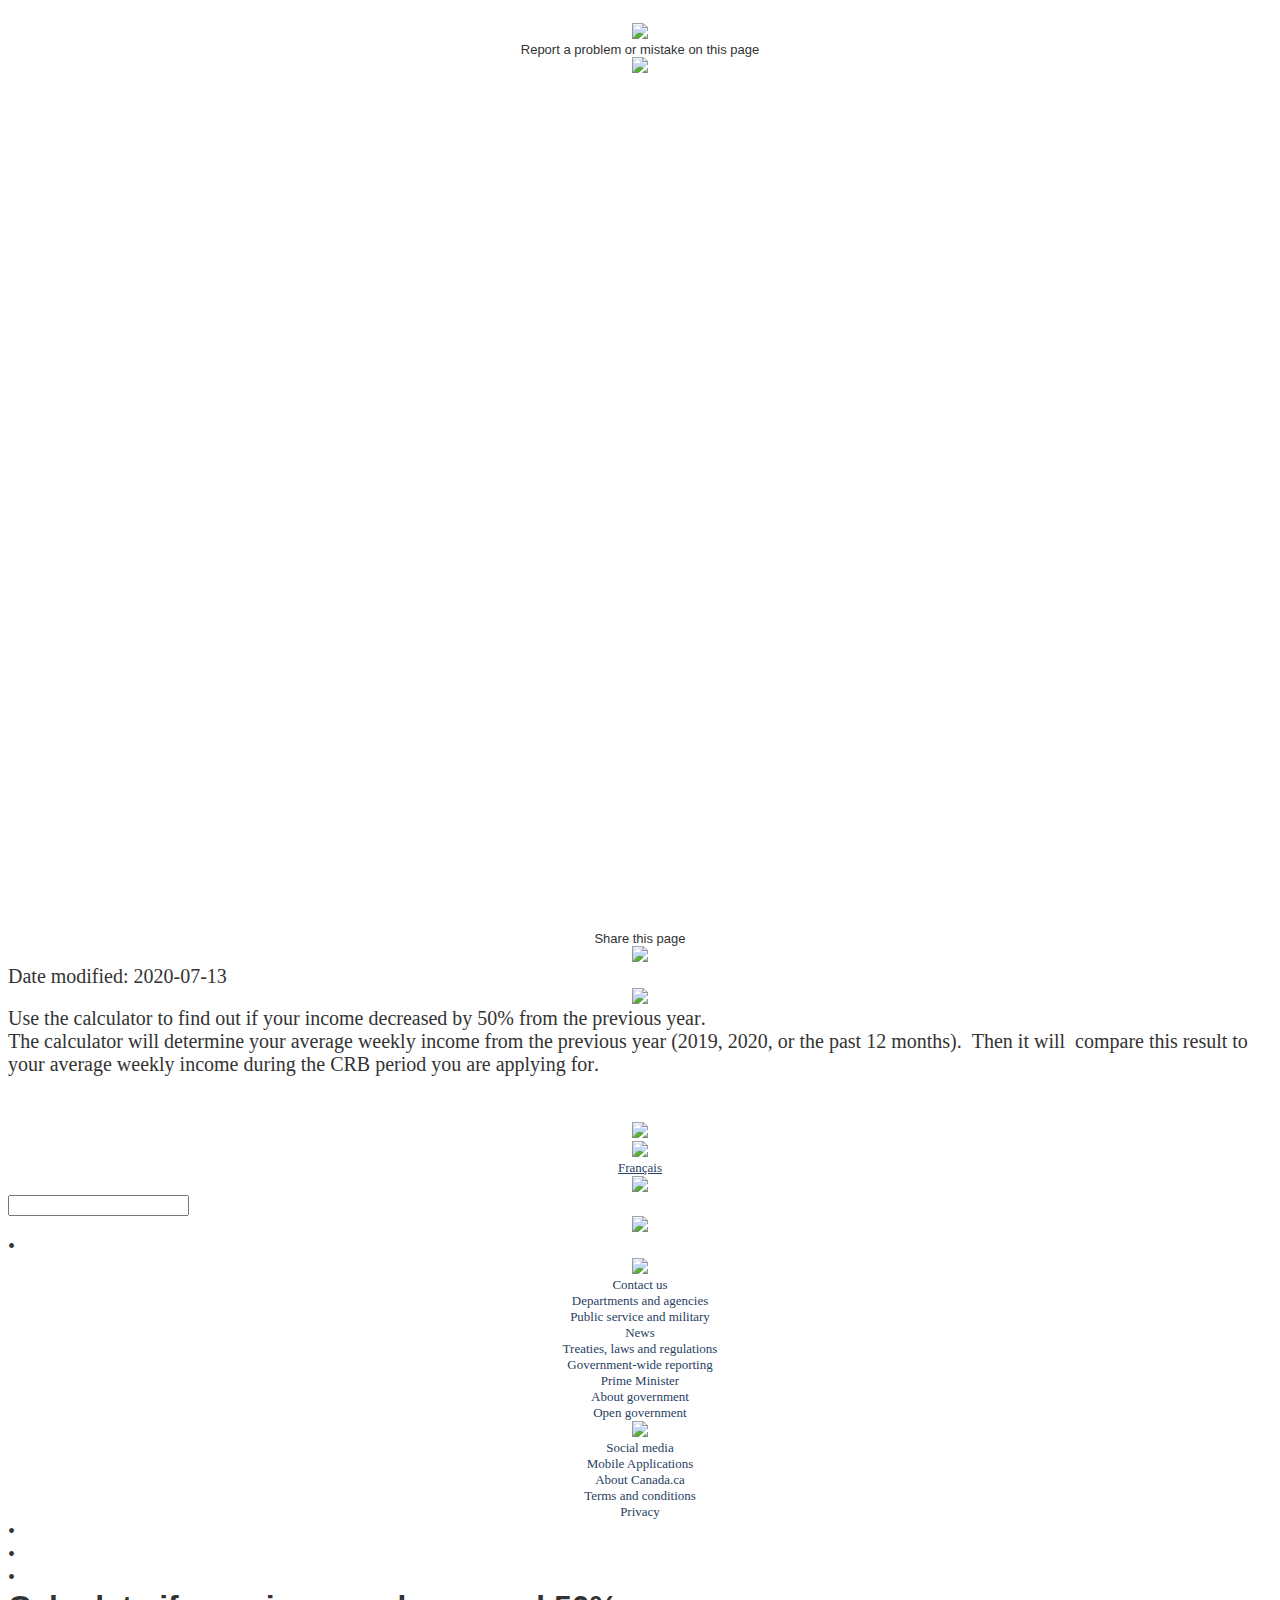
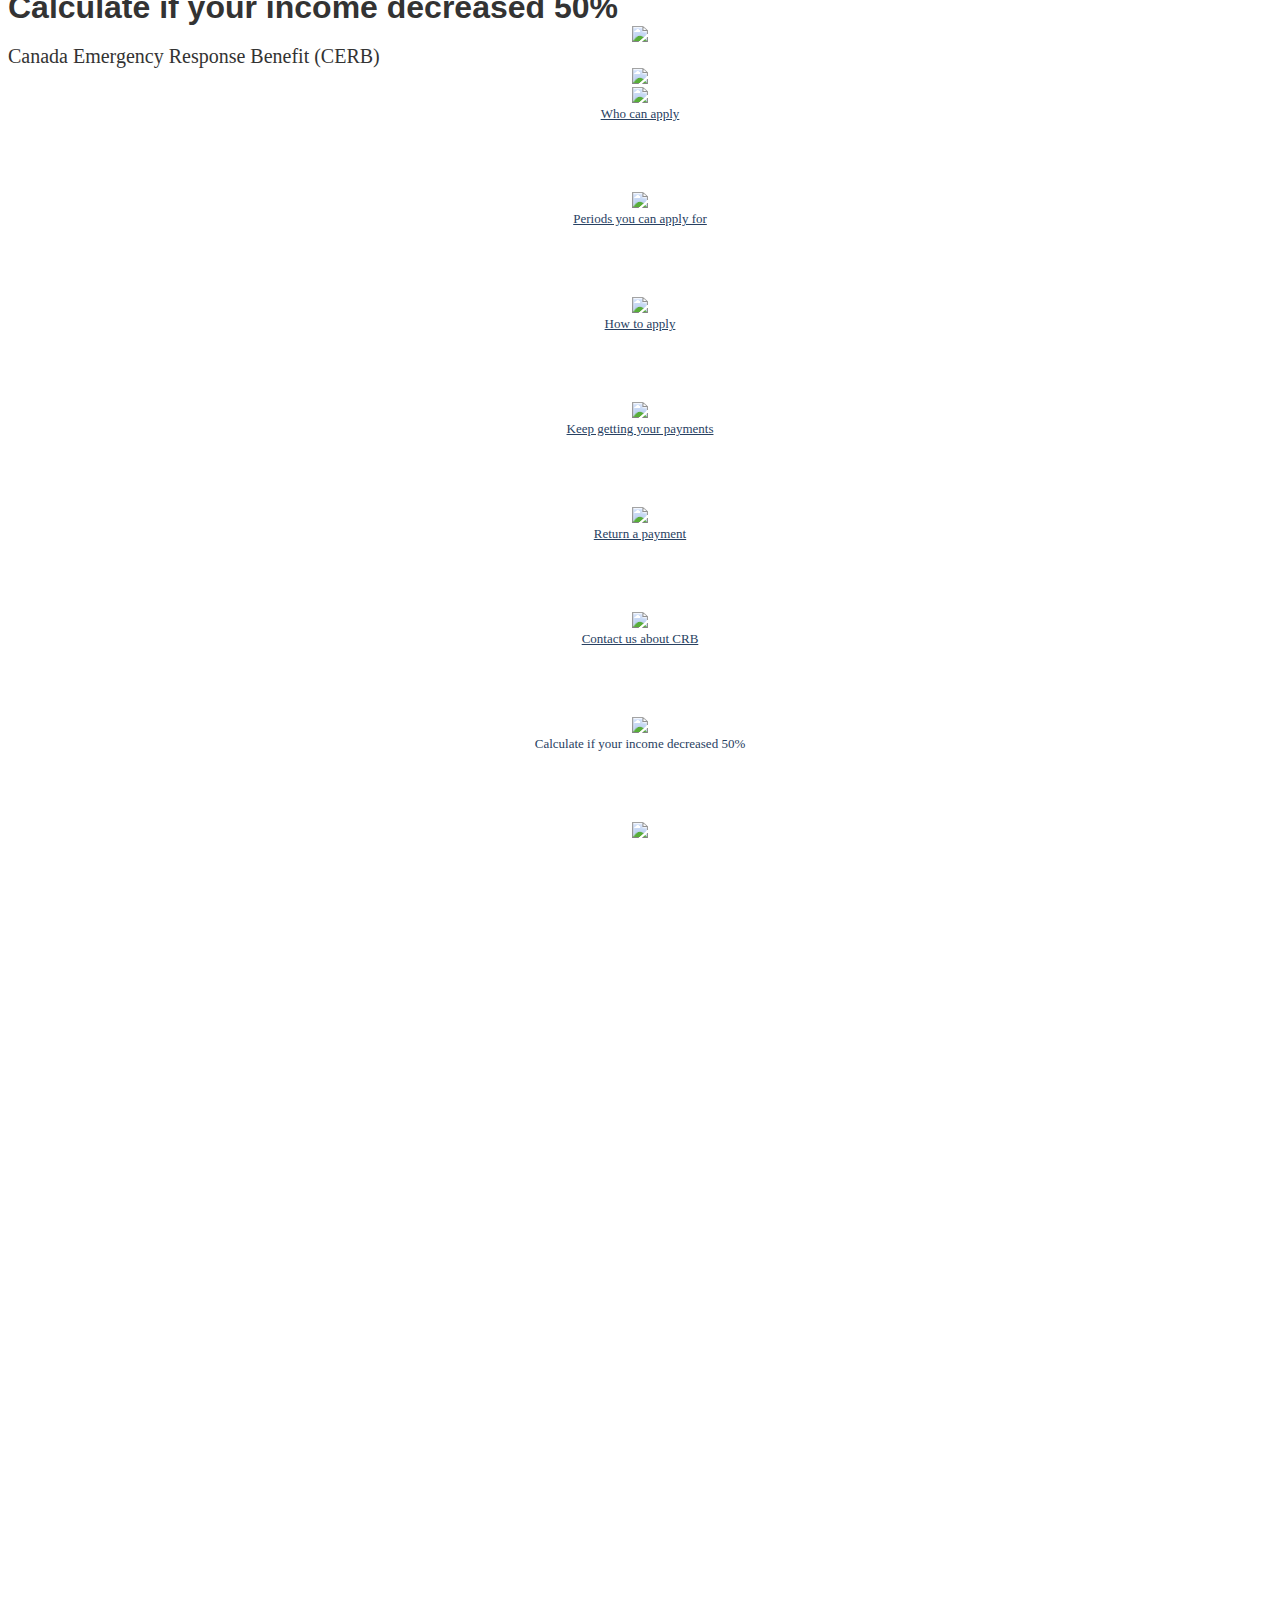
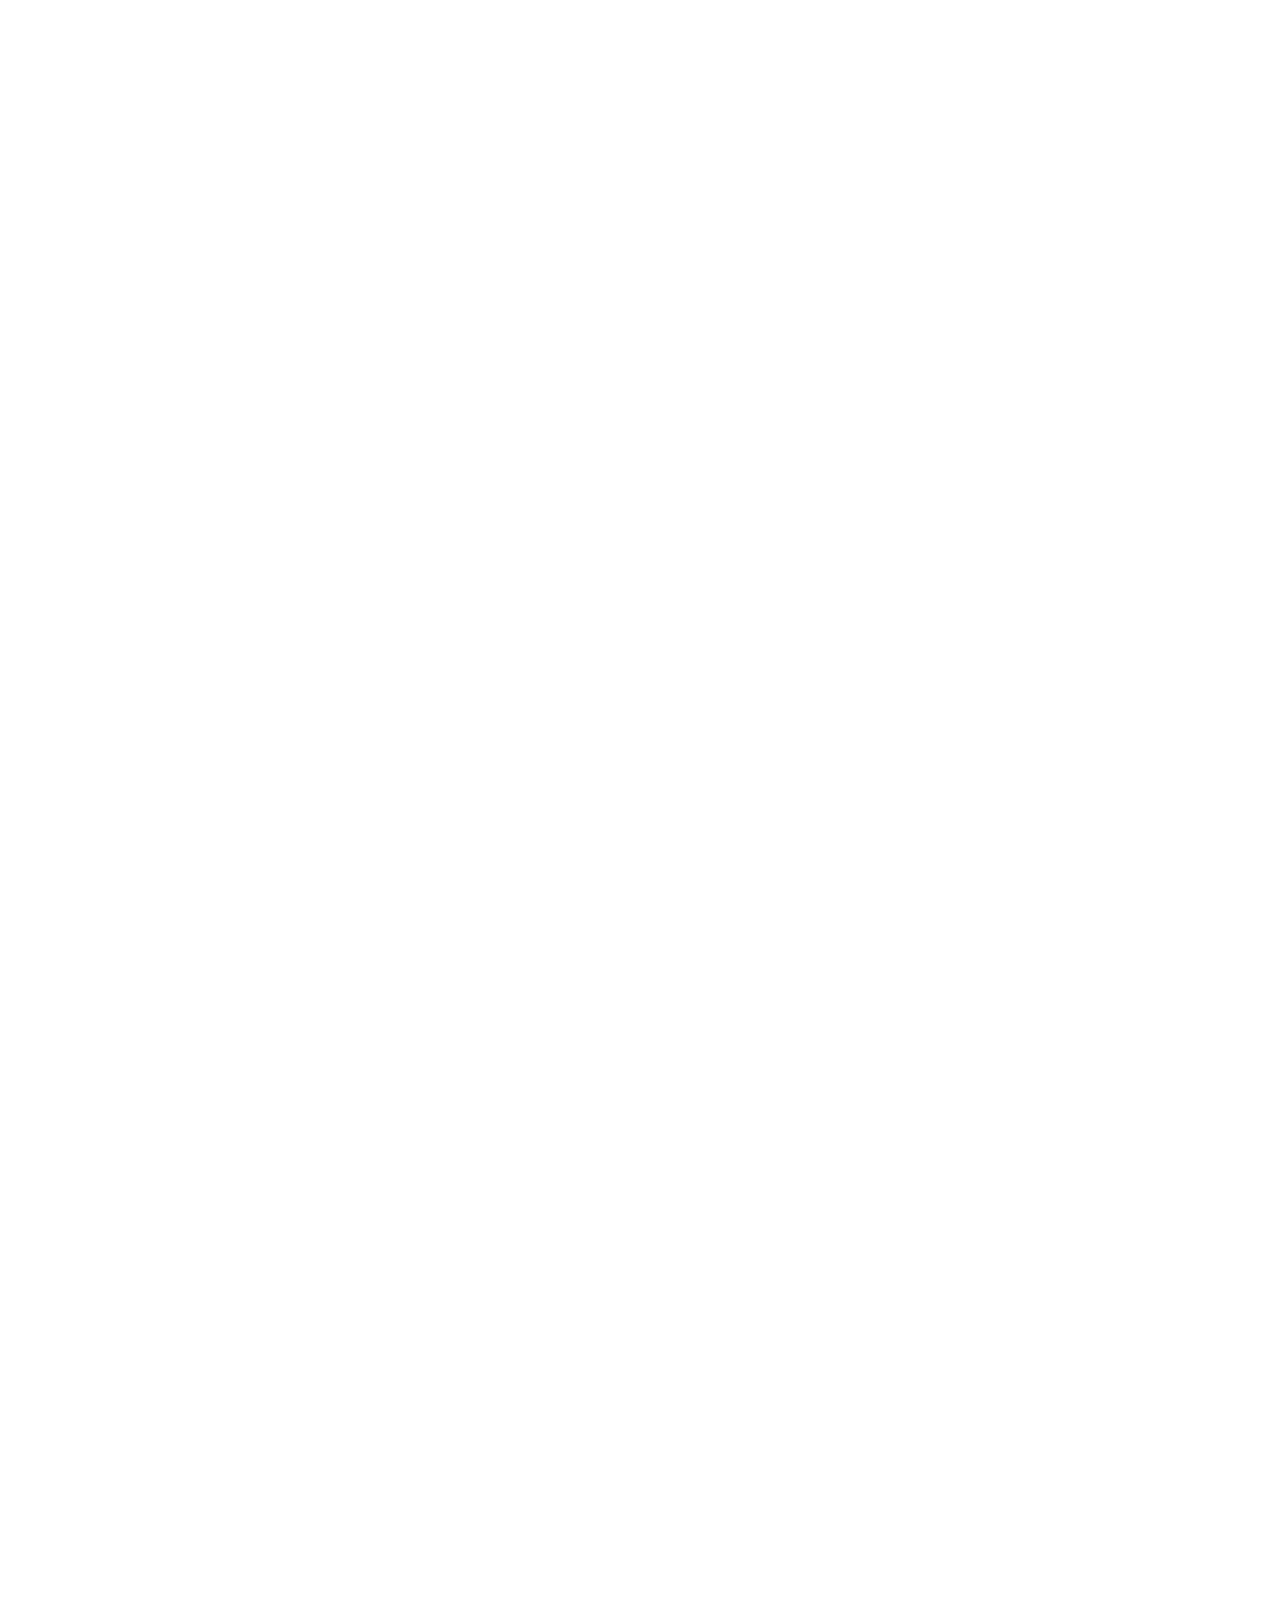
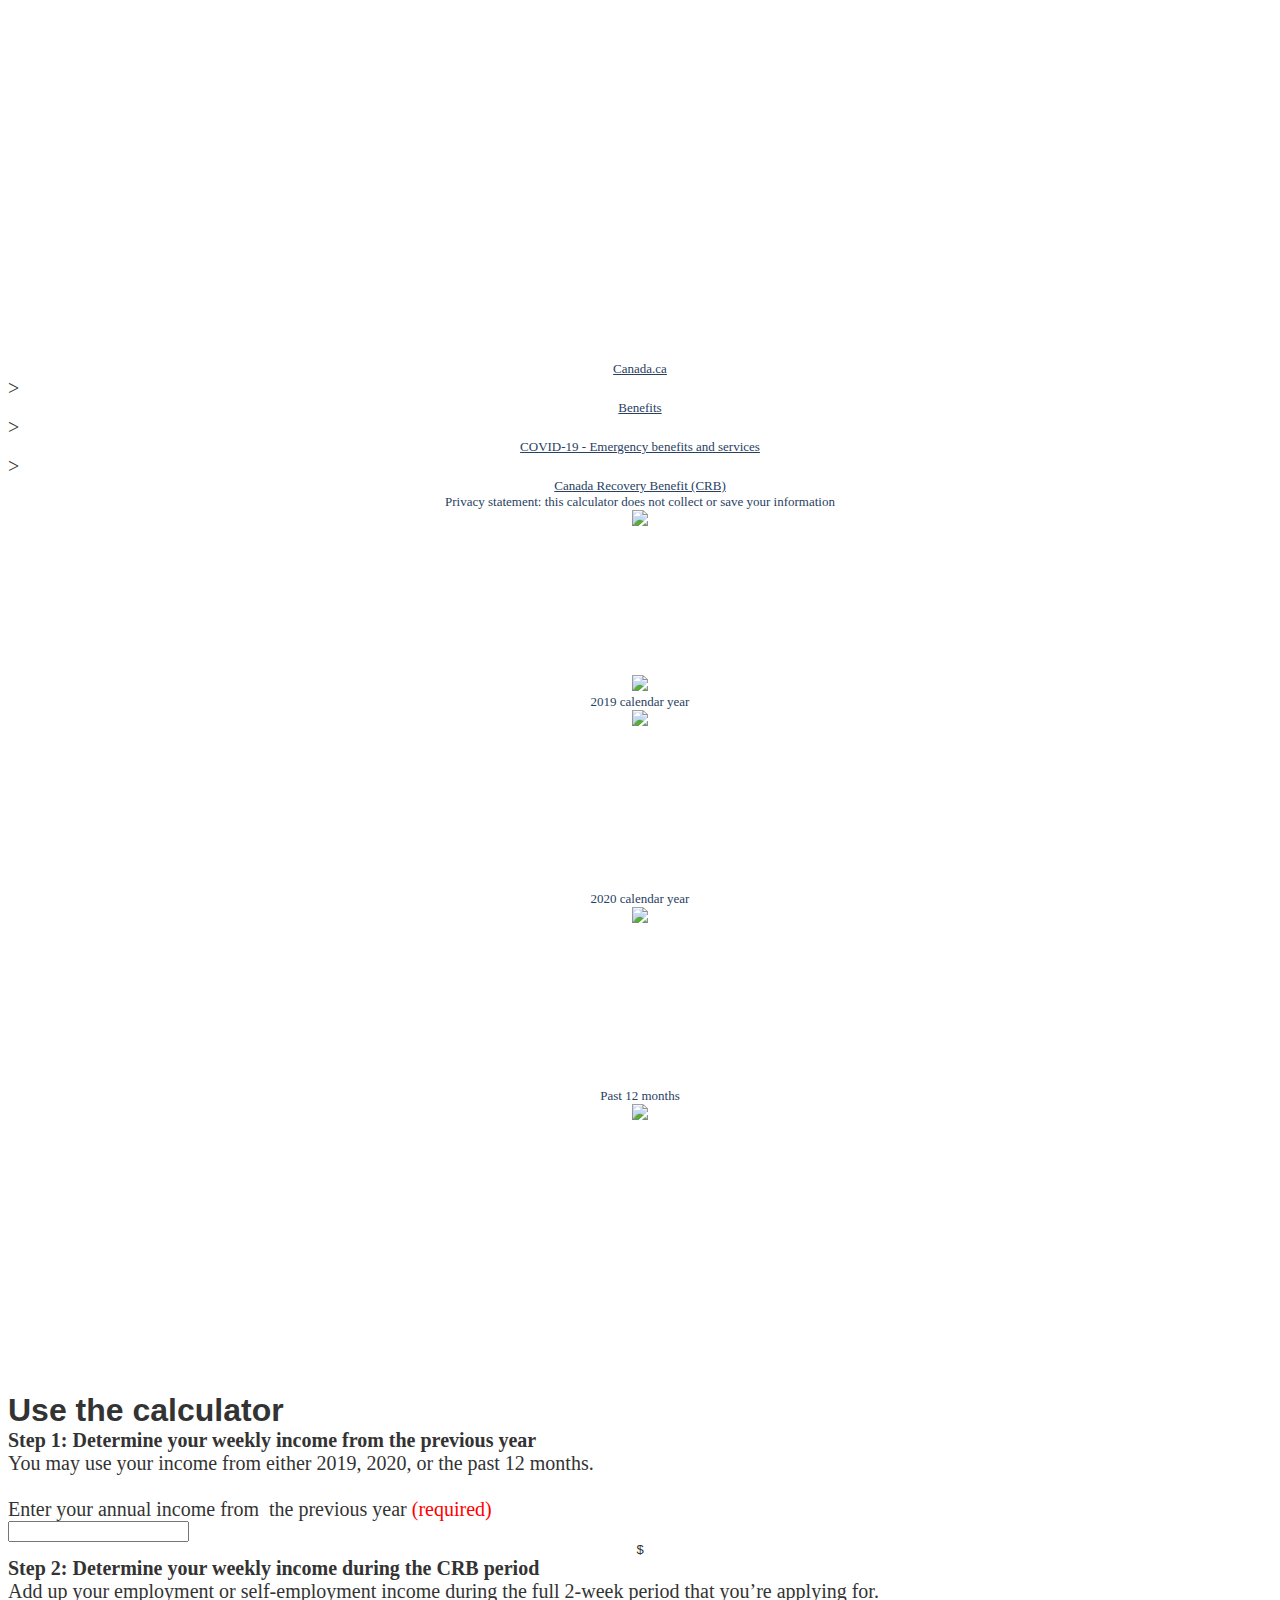
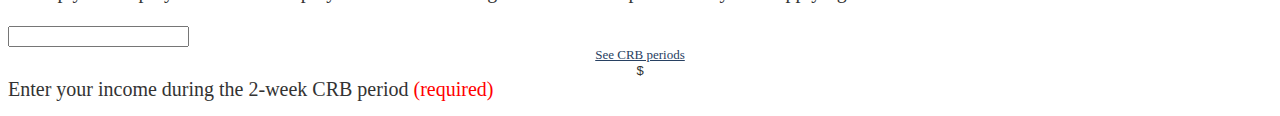
==== index.html @ fbd013c2 "updating files" ====
﻿<!DOCTYPE html>
<html>
  <head>
    <title>index</title>
    <meta http-equiv="X-UA-Compatible" content="IE=edge"/>
    <meta http-equiv="content-type" content="text/html; charset=utf-8"/>
    <meta name="apple-mobile-web-app-capable" content="yes"/>
    <link href="resources/css/axure_rp_page.css" type="text/css" rel="stylesheet"/>
    <link href="data/styles.css" type="text/css" rel="stylesheet"/>
    <link href="files/index/styles.css" type="text/css" rel="stylesheet"/>
    <link href="files/index/styles_1.css" type="text/css" rel="stylesheet"/>

    <script src="resources/scripts/jquery-1.7.1.min.js"></script>
    <script src="resources/scripts/jquery-ui-1.8.10.custom.min.js"></script>
    <script src="resources/scripts/prototypePre.js"></script>
    <script src="data/document.js"></script>
    <script src="resources/scripts/prototypePost.js"></script>
    <script src="files/index/data.js"></script>
    <script type="text/javascript">
      $axure.utils.getTransparentGifPath = function() { return 'resources/images/transparent.gif'; };
      $axure.utils.getOtherPath = function() { return 'resources/Other.html'; };
      $axure.utils.getReloadPath = function() { return 'resources/reload.html'; };
    </script>
  </head>
  <body>
    <div id="base" class="">

      <!-- Unnamed (Group) -->
      <div id="u0" class="ax_default" data-left="115" data-top="109" data-width="125" data-height="47">

        <!-- Unnamed (Rectangle) -->
        <div id="u1" class="ax_default primary_button">
          <div id="u1_div" class=""></div>
          <div id="u1_text" class="text ">
            <p><span>MENU</span></p>
          </div>
        </div>

        <!-- MenuARROW (Shape) -->
        <div id="u2" class="ax_default icon" data-label="MenuARROW">
          <img id="u2_img" class="img " src="images/index/regen/menuarrow_u2.png"/>
        </div>
      </div>

      <!-- DP_Report (Dynamic Panel) -->
      <div id="u3" class="ax_default" data-label="DP_Report">
        <div id="u3_state0" class="panel_state" data-label="Closed" style="">
          <div id="u3_state0_content" class="panel_state_content">

            <!-- BT_ReportProblem (Group) -->
            <div id="u4" class="ax_default" data-label="BT_ReportProblem" data-left="0" data-top="0" data-width="360" data-height="44">

              <!-- Unnamed (Rectangle) -->
              <div id="u5" class="ax_default button">
                <div id="u5_div" class=""></div>
                <div id="u5_text" class="text ">
                  <p><span>Report a problem or mistake on this page</span></p>
                </div>
              </div>

              <!-- Unnamed (Triangle) -->
              <div id="u6" class="ax_default flow_shape">
                <img id="u6_img" class="img " src="images/index/regen/u6.png"/>
              </div>
            </div>
          </div>
        </div>
        <div id="u3_state1" class="panel_state" data-label="Open" style="visibility: hidden;">
          <div id="u3_state1_content" class="panel_state_content">

            <!-- BT_ReportProblem (Group) -->
            <div id="u7" class="ax_default" data-label="BT_ReportProblem" data-left="0" data-top="0" data-width="360" data-height="44">

              <!-- Unnamed (Rectangle) -->
              <div id="u8" class="ax_default button">
                <div id="u8_div" class=""></div>
                <div id="u8_text" class="text ">
                  <p><span>Report a problem or mistake on this page</span></p>
                </div>
              </div>

              <!-- Unnamed (Triangle) -->
              <div id="u9" class="ax_default flow_shape">
                <img id="u9_img" class="img " src="images/index/regen/u6.png"/>
              </div>
            </div>

            <!-- BT_ReportProblem (Group) -->
            <div id="u10" class="ax_default" data-label="BT_ReportProblem" data-left="0" data-top="54" data-width="360" data-height="685">

              <!-- Unnamed (Rectangle) -->
              <div id="u11" class="ax_default button">
                <div id="u11_div" class=""></div>
              </div>
            </div>

            <!-- Unnamed (Horizontal Line) -->
            <div id="u12" class="ax_default line">
              <img id="u12_img" class="img " src="images/index/regen/u12.png"/>
            </div>

            <!-- Unnamed (Rectangle) -->
            <div id="u13" class="ax_default heading_3">
              <div id="u13_div" class=""></div>
              <div id="u13_text" class="text ">
                <p><span>Please select all that apply:</span></p>
              </div>
            </div>

            <!-- Unnamed (Group) -->
            <div id="u14" class="ax_default" data-left="20" data-top="149" data-width="297" data-height="22">

              <!-- Unnamed (Rectangle) -->
              <div id="u15" class="ax_default label">
                <div id="u15_div" class=""></div>
                <div id="u15_text" class="text ">
                  <p><span>A link, button or video is not working</span></p>
                </div>
              </div>

              <!-- DP_ReportCheckbox1 (Dynamic Panel) -->
              <div id="u16" class="ax_default" data-label="DP_ReportCheckbox1">
                <div id="u16_state0" class="panel_state" data-label="Unselected" style="">
                  <div id="u16_state0_content" class="panel_state_content">

                    <!-- Unnamed (Rectangle) -->
                    <div id="u17" class="ax_default box_1">
                      <div id="u17_div" class=""></div>
                    </div>
                  </div>
                </div>
                <div id="u16_state1" class="panel_state" data-label="Selected" style="visibility: hidden;">
                  <div id="u16_state1_content" class="panel_state_content">

                    <!-- Unnamed (Rectangle) -->
                    <div id="u18" class="ax_default box_1">
                      <div id="u18_div" class=""></div>
                    </div>

                    <!-- Unnamed (Shape) -->
                    <div id="u19" class="ax_default icon">
                      <img id="u19_img" class="img " src="images/index/regen/u19.png"/>
                    </div>
                  </div>
                </div>
              </div>
            </div>

            <!-- Unnamed (Group) -->
            <div id="u20" class="ax_default" data-left="20" data-top="182" data-width="202" data-height="22">

              <!-- Unnamed (Rectangle) -->
              <div id="u21" class="ax_default label">
                <div id="u21_div" class=""></div>
                <div id="u21_text" class="text ">
                  <p><span>It has a spelling mistake</span></p>
                </div>
              </div>

              <!-- DP_ReportCheckbox2 (Dynamic Panel) -->
              <div id="u22" class="ax_default" data-label="DP_ReportCheckbox2">
                <div id="u22_state0" class="panel_state" data-label="Unselected" style="">
                  <div id="u22_state0_content" class="panel_state_content">

                    <!-- Unnamed (Rectangle) -->
                    <div id="u23" class="ax_default box_1">
                      <div id="u23_div" class=""></div>
                    </div>
                  </div>
                </div>
                <div id="u22_state1" class="panel_state" data-label="Selected" style="visibility: hidden;">
                  <div id="u22_state1_content" class="panel_state_content">

                    <!-- Unnamed (Rectangle) -->
                    <div id="u24" class="ax_default box_1">
                      <div id="u24_div" class=""></div>
                    </div>

                    <!-- Unnamed (Shape) -->
                    <div id="u25" class="ax_default icon">
                      <img id="u25_img" class="img " src="images/index/regen/u19.png"/>
                    </div>
                  </div>
                </div>
              </div>
            </div>

            <!-- Unnamed (Group) -->
            <div id="u26" class="ax_default" data-left="20" data-top="215" data-width="190" data-height="22">

              <!-- Unnamed (Rectangle) -->
              <div id="u27" class="ax_default label">
                <div id="u27_div" class=""></div>
                <div id="u27_text" class="text ">
                  <p><span>Information is missing</span></p>
                </div>
              </div>

              <!-- DP_ReportCheckbox3 (Dynamic Panel) -->
              <div id="u28" class="ax_default" data-label="DP_ReportCheckbox3">
                <div id="u28_state0" class="panel_state" data-label="Unselected" style="">
                  <div id="u28_state0_content" class="panel_state_content">

                    <!-- Unnamed (Rectangle) -->
                    <div id="u29" class="ax_default box_1">
                      <div id="u29_div" class=""></div>
                    </div>
                  </div>
                </div>
                <div id="u28_state1" class="panel_state" data-label="Selected" style="visibility: hidden;">
                  <div id="u28_state1_content" class="panel_state_content">

                    <!-- Unnamed (Rectangle) -->
                    <div id="u30" class="ax_default box_1">
                      <div id="u30_div" class=""></div>
                    </div>

                    <!-- Unnamed (Shape) -->
                    <div id="u31" class="ax_default icon">
                      <img id="u31_img" class="img " src="images/index/regen/u19.png"/>
                    </div>
                  </div>
                </div>
              </div>
            </div>

            <!-- Unnamed (Group) -->
            <div id="u32" class="ax_default" data-left="20" data-top="248" data-width="273" data-height="22">

              <!-- Unnamed (Rectangle) -->
              <div id="u33" class="ax_default label">
                <div id="u33_div" class=""></div>
                <div id="u33_text" class="text ">
                  <p><span>Information is outdated or wrong</span></p>
                </div>
              </div>

              <!-- DP_ReportCheckbox4 (Dynamic Panel) -->
              <div id="u34" class="ax_default" data-label="DP_ReportCheckbox4">
                <div id="u34_state0" class="panel_state" data-label="Unselected" style="">
                  <div id="u34_state0_content" class="panel_state_content">

                    <!-- Unnamed (Rectangle) -->
                    <div id="u35" class="ax_default box_1">
                      <div id="u35_div" class=""></div>
                    </div>
                  </div>
                </div>
                <div id="u34_state1" class="panel_state" data-label="Selected" style="visibility: hidden;">
                  <div id="u34_state1_content" class="panel_state_content">

                    <!-- Unnamed (Rectangle) -->
                    <div id="u36" class="ax_default box_1">
                      <div id="u36_div" class=""></div>
                    </div>

                    <!-- Unnamed (Shape) -->
                    <div id="u37" class="ax_default icon">
                      <img id="u37_img" class="img " src="images/index/regen/u19.png"/>
                    </div>
                  </div>
                </div>
              </div>
            </div>

            <!-- Unnamed (Group) -->
            <div id="u38" class="ax_default" data-left="20" data-top="281" data-width="295" data-height="66">

              <!-- Unnamed (Rectangle) -->
              <div id="u39" class="ax_default label">
                <div id="u39_div" class=""></div>
                <div id="u39_text" class="text ">
                  <p><span>Login error when trying to access an</span></p><p><span>account (e.g. My Service Canada</span></p><p><span>Account)</span></p>
                </div>
              </div>

              <!-- DP_ReportCheckbox5 (Dynamic Panel) -->
              <div id="u40" class="ax_default" data-label="DP_ReportCheckbox5">
                <div id="u40_state0" class="panel_state" data-label="Unselected" style="">
                  <div id="u40_state0_content" class="panel_state_content">

                    <!-- Unnamed (Rectangle) -->
                    <div id="u41" class="ax_default box_1">
                      <div id="u41_div" class=""></div>
                    </div>
                  </div>
                </div>
                <div id="u40_state1" class="panel_state" data-label="Selected" style="visibility: hidden;">
                  <div id="u40_state1_content" class="panel_state_content">

                    <!-- Unnamed (Rectangle) -->
                    <div id="u42" class="ax_default box_1">
                      <div id="u42_div" class=""></div>
                    </div>

                    <!-- Unnamed (Shape) -->
                    <div id="u43" class="ax_default icon">
                      <img id="u43_img" class="img " src="images/index/regen/u19.png"/>
                    </div>
                  </div>
                </div>
              </div>
            </div>

            <!-- Unnamed (Group) -->
            <div id="u44" class="ax_default" data-left="61" data-top="360" data-width="127" data-height="22">

              <!-- Unnamed (Group) -->
              <div id="u45" class="ax_default" data-left="61" data-top="360" data-width="127" data-height="22">

                <!-- Unnamed (Rectangle) -->
                <div id="u46" class="ax_default label">
                  <div id="u46_div" class=""></div>
                  <div id="u46_text" class="text ">
                    <p><span>GC Key access</span></p>
                  </div>
                </div>

                <!-- DP_ReportCheckbox6 (Dynamic Panel) -->
                <div id="u47" class="ax_default" data-label="DP_ReportCheckbox6">
                  <div id="u47_state0" class="panel_state" data-label="Unselected" style="">
                    <div id="u47_state0_content" class="panel_state_content">

                      <!-- Unnamed (Rectangle) -->
                      <div id="u48" class="ax_default box_1">
                        <div id="u48_div" class=""></div>
                      </div>
                    </div>
                  </div>
                  <div id="u47_state1" class="panel_state" data-label="Selected" style="visibility: hidden;">
                    <div id="u47_state1_content" class="panel_state_content">

                      <!-- Unnamed (Rectangle) -->
                      <div id="u49" class="ax_default box_1">
                        <div id="u49_div" class=""></div>
                      </div>

                      <!-- Unnamed (Shape) -->
                      <div id="u50" class="ax_default icon">
                        <img id="u50_img" class="img " src="images/index/regen/u19.png"/>
                      </div>
                    </div>
                  </div>
                </div>
              </div>
            </div>

            <!-- Unnamed (Group) -->
            <div id="u51" class="ax_default" data-left="61" data-top="393" data-width="250" data-height="44">

              <!-- Unnamed (Rectangle) -->
              <div id="u52" class="ax_default label">
                <div id="u52_div" class=""></div>
                <div id="u52_text" class="text ">
                  <p><span>SecureKey Concierge (Banking</span></p><p><span>Credential) access</span></p>
                </div>
              </div>

              <!-- DP_ReportCheckbox7 (Dynamic Panel) -->
              <div id="u53" class="ax_default" data-label="DP_ReportCheckbox7">
                <div id="u53_state0" class="panel_state" data-label="Unselected" style="">
                  <div id="u53_state0_content" class="panel_state_content">

                    <!-- Unnamed (Rectangle) -->
                    <div id="u54" class="ax_default box_1">
                      <div id="u54_div" class=""></div>
                    </div>
                  </div>
                </div>
                <div id="u53_state1" class="panel_state" data-label="Selected" style="visibility: hidden;">
                  <div id="u53_state1_content" class="panel_state_content">

                    <!-- Unnamed (Rectangle) -->
                    <div id="u55" class="ax_default box_1">
                      <div id="u55_div" class=""></div>
                    </div>

                    <!-- Unnamed (Shape) -->
                    <div id="u56" class="ax_default icon">
                      <img id="u56_img" class="img " src="images/index/regen/u19.png"/>
                    </div>
                  </div>
                </div>
              </div>
            </div>

            <!-- Unnamed (Group) -->
            <div id="u57" class="ax_default" data-left="61" data-top="448" data-width="264" data-height="66">

              <!-- Unnamed (Rectangle) -->
              <div id="u58" class="ax_default label">
                <div id="u58_div" class=""></div>
                <div id="u58_text" class="text ">
                  <p><span>Personal Access Code (PAC)</span></p><p><span>problems or EI Access Code (AC)</span></p><p><span>problems</span></p>
                </div>
              </div>

              <!-- DP_ReportCheckbox8 (Dynamic Panel) -->
              <div id="u59" class="ax_default" data-label="DP_ReportCheckbox8">
                <div id="u59_state0" class="panel_state" data-label="Unselected" style="">
                  <div id="u59_state0_content" class="panel_state_content">

                    <!-- Unnamed (Rectangle) -->
                    <div id="u60" class="ax_default box_1">
                      <div id="u60_div" class=""></div>
                    </div>
                  </div>
                </div>
                <div id="u59_state1" class="panel_state" data-label="Selected" style="visibility: hidden;">
                  <div id="u59_state1_content" class="panel_state_content">

                    <!-- Unnamed (Rectangle) -->
                    <div id="u61" class="ax_default box_1">
                      <div id="u61_div" class=""></div>
                    </div>

                    <!-- Unnamed (Shape) -->
                    <div id="u62" class="ax_default icon">
                      <img id="u62_img" class="img " src="images/index/regen/u19.png"/>
                    </div>
                  </div>
                </div>
              </div>
            </div>

            <!-- Unnamed (Group) -->
            <div id="u63" class="ax_default" data-left="61" data-top="525" data-width="252" data-height="44">

              <!-- Unnamed (Rectangle) -->
              <div id="u64" class="ax_default label">
                <div id="u64_div" class=""></div>
                <div id="u64_text" class="text ">
                  <p><span>Social Insurance Number (SIN)</span></p><p><span>validation problems</span></p>
                </div>
              </div>

              <!-- DP_ReportCheckbox9 (Dynamic Panel) -->
              <div id="u65" class="ax_default" data-label="DP_ReportCheckbox9">
                <div id="u65_state0" class="panel_state" data-label="Unselected" style="">
                  <div id="u65_state0_content" class="panel_state_content">

                    <!-- Unnamed (Rectangle) -->
                    <div id="u66" class="ax_default box_1">
                      <div id="u66_div" class=""></div>
                    </div>
                  </div>
                </div>
                <div id="u65_state1" class="panel_state" data-label="Selected" style="visibility: hidden;">
                  <div id="u65_state1_content" class="panel_state_content">

                    <!-- Unnamed (Rectangle) -->
                    <div id="u67" class="ax_default box_1">
                      <div id="u67_div" class=""></div>
                    </div>

                    <!-- Unnamed (Shape) -->
                    <div id="u68" class="ax_default icon">
                      <img id="u68_img" class="img " src="images/index/regen/u19.png"/>
                    </div>
                  </div>
                </div>
              </div>
            </div>

            <!-- Unnamed (Group) -->
            <div id="u69" class="ax_default" data-left="61" data-top="580" data-width="254" data-height="22">

              <!-- Unnamed (Rectangle) -->
              <div id="u70" class="ax_default label">
                <div id="u70_div" class=""></div>
                <div id="u70_text" class="text ">
                  <p><span>Other login error not in this list</span></p>
                </div>
              </div>

              <!-- DP_ReportCheckbox10 (Dynamic Panel) -->
              <div id="u71" class="ax_default" data-label="DP_ReportCheckbox10">
                <div id="u71_state0" class="panel_state" data-label="Unselected" style="">
                  <div id="u71_state0_content" class="panel_state_content">

                    <!-- Unnamed (Rectangle) -->
                    <div id="u72" class="ax_default box_1">
                      <div id="u72_div" class=""></div>
                    </div>
                  </div>
                </div>
                <div id="u71_state1" class="panel_state" data-label="Selected" style="visibility: hidden;">
                  <div id="u71_state1_content" class="panel_state_content">

                    <!-- Unnamed (Rectangle) -->
                    <div id="u73" class="ax_default box_1">
                      <div id="u73_div" class=""></div>
                    </div>

                    <!-- Unnamed (Shape) -->
                    <div id="u74" class="ax_default icon">
                      <img id="u74_img" class="img " src="images/index/regen/u19.png"/>
                    </div>
                  </div>
                </div>
              </div>
            </div>

            <!-- Unnamed (Group) -->
            <div id="u75" class="ax_default" data-left="20" data-top="613" data-width="259" data-height="22">

              <!-- Unnamed (Rectangle) -->
              <div id="u76" class="ax_default label">
                <div id="u76_div" class=""></div>
                <div id="u76_text" class="text ">
                  <p><span>I can't find what I'm looking for</span></p>
                </div>
              </div>

              <!-- DP_ReportCheckbox11 (Dynamic Panel) -->
              <div id="u77" class="ax_default" data-label="DP_ReportCheckbox11">
                <div id="u77_state0" class="panel_state" data-label="Unselected" style="">
                  <div id="u77_state0_content" class="panel_state_content">

                    <!-- Unnamed (Rectangle) -->
                    <div id="u78" class="ax_default box_1">
                      <div id="u78_div" class=""></div>
                    </div>
                  </div>
                </div>
                <div id="u77_state1" class="panel_state" data-label="Selected" style="visibility: hidden;">
                  <div id="u77_state1_content" class="panel_state_content">

                    <!-- Unnamed (Rectangle) -->
                    <div id="u79" class="ax_default box_1">
                      <div id="u79_div" class=""></div>
                    </div>

                    <!-- Unnamed (Shape) -->
                    <div id="u80" class="ax_default icon">
                      <img id="u80_img" class="img " src="images/index/regen/u19.png"/>
                    </div>
                  </div>
                </div>
              </div>
            </div>

            <!-- Unnamed (Group) -->
            <div id="u81" class="ax_default" data-left="20" data-top="646" data-width="212" data-height="22">

              <!-- Unnamed (Rectangle) -->
              <div id="u82" class="ax_default label">
                <div id="u82_div" class=""></div>
                <div id="u82_text" class="text ">
                  <p><span>Other issue not in this list</span></p>
                </div>
              </div>

              <!-- DP_ReportCheckbox12 (Dynamic Panel) -->
              <div id="u83" class="ax_default" data-label="DP_ReportCheckbox12">
                <div id="u83_state0" class="panel_state" data-label="Unselected" style="">
                  <div id="u83_state0_content" class="panel_state_content">

                    <!-- Unnamed (Rectangle) -->
                    <div id="u84" class="ax_default box_1">
                      <div id="u84_div" class=""></div>
                    </div>
                  </div>
                </div>
                <div id="u83_state1" class="panel_state" data-label="Selected" style="visibility: hidden;">
                  <div id="u83_state1_content" class="panel_state_content">

                    <!-- Unnamed (Rectangle) -->
                    <div id="u85" class="ax_default box_1">
                      <div id="u85_div" class=""></div>
                    </div>

                    <!-- Unnamed (Shape) -->
                    <div id="u86" class="ax_default icon">
                      <img id="u86_img" class="img " src="images/index/regen/u19.png"/>
                    </div>
                  </div>
                </div>
              </div>
            </div>

            <!-- BT_Close (Group) -->
            <div id="u87" class="ax_default" data-label="BT_Close" data-left="20" data-top="684" data-width="70" data-height="35">

              <!-- Unnamed (Rectangle) -->
              <div id="u88" class="ax_default button">
                <div id="u88_div" class=""></div>
                <div id="u88_text" class="text ">
                  <p><span>Submit</span></p>
                </div>
              </div>
            </div>
          </div>
        </div>
        <div id="u3_state2" class="panel_state" data-label="Thank You" style="visibility: hidden;">
          <div id="u3_state2_content" class="panel_state_content">

            <!-- BT_ReportProblem (Group) -->
            <div id="u89" class="ax_default" data-label="BT_ReportProblem" data-left="0" data-top="0" data-width="360" data-height="44">

              <!-- Unnamed (Rectangle) -->
              <div id="u90" class="ax_default button">
                <div id="u90_div" class=""></div>
                <div id="u90_text" class="text ">
                  <p><span>Report a problem or mistake on this page</span></p>
                </div>
              </div>

              <!-- Unnamed (Triangle) -->
              <div id="u91" class="ax_default flow_shape">
                <img id="u91_img" class="img " src="images/index/regen/u6.png"/>
              </div>
            </div>

            <!-- BT_ReportProblem (Group) -->
            <div id="u92" class="ax_default" data-label="BT_ReportProblem" data-left="0" data-top="54" data-width="360" data-height="180">

              <!-- Unnamed (Rectangle) -->
              <div id="u93" class="ax_default button">
                <div id="u93_div" class=""></div>
              </div>
            </div>

            <!-- Unnamed (Rectangle) -->
            <div id="u94" class="ax_default heading_3">
              <div id="u94_div" class=""></div>
              <div id="u94_text" class="text ">
                <p><span>Thank you for your help!</span></p>
              </div>
            </div>

            <!-- Unnamed (Rectangle) -->
            <div id="u95" class="ax_default label">
              <div id="u95_div" class=""></div>
              <div id="u95_text" class="text ">
                <p><span>You will not receive a reply. For</span></p><p><span>enquiries, </span></p>
              </div>
            </div>

            <!-- Unnamed (Rectangle) -->
            <div id="u96" class="ax_default label">
              <div id="u96_div" class=""></div>
              <div id="u96_text" class="text ">
                <p><span style="text-decoration:underline;">contact us</span><span>.</span></p>
              </div>
            </div>
          </div>
        </div>
      </div>

      <!-- BT_Share (Group) -->
      <div id="u97" class="ax_default" data-label="BT_Share" data-left="1007" data-top="1459" data-width="263" data-height="44">

        <!-- Unnamed (Rectangle) -->
        <div id="u98" class="ax_default button">
          <div id="u98_div" class=""></div>
          <div id="u98_text" class="text ">
            <p><span>Share this page</span></p>
          </div>
        </div>

        <!-- Unnamed (Shape) -->
        <div id="u99" class="ax_default icon">
          <img id="u99_img" class="img " src="images/index/regen/u99.png"/>
        </div>
      </div>

      <!-- DP_SharePopup (Dynamic Panel) -->
      <div id="u100" class="ax_default ax_default_hidden" data-label="DP_SharePopup" style="display:none; visibility: hidden">
        <div id="u100_state0" class="panel_state" data-label="State1" style="">
          <div id="u100_state0_content" class="panel_state_content">

            <!-- Unnamed (Rectangle) -->
            <div id="u101" class="ax_default box_3">
              <div id="u101_div" class=""></div>
            </div>

            <!-- Unnamed (Rectangle) -->
            <div id="u102" class="ax_default box_3">
              <div id="u102_div" class=""></div>
            </div>

            <!-- Unnamed (Horizontal Line) -->
            <div id="u103" class="ax_default line">
              <img id="u103_img" class="img " src="images/index/regen/u103.png"/>
            </div>

            <!-- Unnamed (Rectangle) -->
            <div id="u104" class="ax_default label">
              <div id="u104_div" class=""></div>
              <div id="u104_text" class="text ">
                <p><span>No endorsement of any products or services is expressed or implied.</span></p>
              </div>
            </div>

            <!-- BT_BloggerShare (Group) -->
            <div id="u105" class="ax_default" data-label="BT_BloggerShare" data-left="26" data-top="72" data-width="263" data-height="55">

              <!-- Unnamed (Rectangle) -->
              <div id="u106" class="ax_default button">
                <div id="u106_div" class=""></div>
                <div id="u106_text" class="text ">
                  <p><span>Blogger</span></p>
                </div>
              </div>

              <!-- Unnamed (Image) -->
              <div id="u107" class="ax_default image">
                <img id="u107_img" class="img " src="images/index/regen/u107.png"/>
              </div>
            </div>

            <!-- BT_DiigoShare (Group) -->
            <div id="u108" class="ax_default" data-label="BT_DiigoShare" data-left="26" data-top="137" data-width="263" data-height="55">

              <!-- Unnamed (Rectangle) -->
              <div id="u109" class="ax_default button">
                <div id="u109_div" class=""></div>
                <div id="u109_text" class="text ">
                  <p><span>Diigo</span></p>
                </div>
              </div>

              <!-- Unnamed (Image) -->
              <div id="u110" class="ax_default image">
                <img id="u110_img" class="img " src="images/index/regen/u110.png"/>
              </div>
            </div>

            <!-- BT_EmailShare (Group) -->
            <div id="u111" class="ax_default" data-label="BT_EmailShare" data-left="26" data-top="202" data-width="263" data-height="55">

              <!-- Unnamed (Rectangle) -->
              <div id="u112" class="ax_default button">
                <div id="u112_div" class=""></div>
                <div id="u112_text" class="text ">
                  <p><span>Email</span></p>
                </div>
              </div>

              <!-- Unnamed (SVG) -->
              <div id="u113" class="ax_default image">
                <img id="u113_img" class="img " src="images/index/regen/u113.svg"/>
              </div>
            </div>

            <!-- BT_FacebookShare (Group) -->
            <div id="u114" class="ax_default" data-label="BT_FacebookShare" data-left="26" data-top="267" data-width="263" data-height="55">

              <!-- Unnamed (Rectangle) -->
              <div id="u115" class="ax_default button">
                <div id="u115_div" class=""></div>
                <div id="u115_text" class="text ">
                  <p><span>Facebook</span></p>
                </div>
              </div>

              <!-- Unnamed (Group) -->
              <div id="u116" class="ax_default" data-left="42" data-top="280" data-width="30" data-height="30">

                <!-- Unnamed (Rectangle) -->
                <div id="u117" class="ax_default box_3">
                  <div id="u117_div" class=""></div>
                </div>

                <!-- Unnamed (Shape) -->
                <div id="u118" class="ax_default icon">
                  <img id="u118_img" class="img " src="images/index/regen/u118.png"/>
                </div>
              </div>
            </div>

            <!-- BT_GmailShare (Group) -->
            <div id="u119" class="ax_default" data-label="BT_GmailShare" data-left="26" data-top="332" data-width="263" data-height="55">

              <!-- Unnamed (Rectangle) -->
              <div id="u120" class="ax_default button">
                <div id="u120_div" class=""></div>
                <div id="u120_text" class="text ">
                  <p><span>Gmail</span></p>
                </div>
              </div>

              <!-- Unnamed (Image) -->
              <div id="u121" class="ax_default image">
                <img id="u121_img" class="img " src="images/index/regen/u121.png"/>
              </div>
            </div>

            <!-- BT_LinkedinShare (Group) -->
            <div id="u122" class="ax_default" data-label="BT_LinkedinShare" data-left="26" data-top="397" data-width="263" data-height="55">

              <!-- Unnamed (Rectangle) -->
              <div id="u123" class="ax_default button">
                <div id="u123_div" class=""></div>
                <div id="u123_text" class="text ">
                  <p><span>Linkedin</span></p>
                </div>
              </div>

              <!-- Unnamed (Group) -->
              <div id="u124" class="ax_default" data-left="43" data-top="410" data-width="30" data-height="30">

                <!-- Unnamed (Rectangle) -->
                <div id="u125" class="ax_default box_3">
                  <div id="u125_div" class=""></div>
                </div>

                <!-- Unnamed (Shape) -->
                <div id="u126" class="ax_default icon">
                  <img id="u126_img" class="img " src="images/index/regen/u126.png"/>
                </div>
              </div>
            </div>

            <!-- BT_PinterestShare (Group) -->
            <div id="u127" class="ax_default" data-label="BT_PinterestShare" data-left="309" data-top="72" data-width="263" data-height="55">

              <!-- Unnamed (Rectangle) -->
              <div id="u128" class="ax_default button">
                <div id="u128_div" class=""></div>
                <div id="u128_text" class="text ">
                  <p><span>Pinterest</span></p>
                </div>
              </div>

              <!-- Unnamed (Group) -->
              <div id="u129" class="ax_default" data-left="324" data-top="85" data-width="30" data-height="30">

                <!-- Unnamed (Shape) -->
                <div id="u130" class="ax_default icon">
                  <img id="u130_img" class="img " src="images/index/regen/u130.png"/>
                </div>

                <!-- Unnamed (Shape) -->
                <div id="u131" class="ax_default icon">
                  <img id="u131_img" class="img " src="images/index/regen/u131.png"/>
                </div>
              </div>
            </div>

            <!-- BT_RedditShare (Group) -->
            <div id="u132" class="ax_default" data-label="BT_RedditShare" data-left="309" data-top="137" data-width="263" data-height="55">

              <!-- Unnamed (Rectangle) -->
              <div id="u133" class="ax_default button">
                <div id="u133_div" class=""></div>
                <div id="u133_text" class="text ">
                  <p><span>reddit</span></p>
                </div>
              </div>

              <!-- Unnamed (Group) -->
              <div id="u134" class="ax_default" data-left="324" data-top="150" data-width="30" data-height="30">

                <!-- Unnamed (Rectangle) -->
                <div id="u135" class="ax_default box_3">
                  <div id="u135_div" class=""></div>
                </div>

                <!-- Unnamed (Shape) -->
                <div id="u136" class="ax_default icon">
                  <img id="u136_img" class="img " src="images/index/regen/u136.png"/>
                </div>
              </div>
            </div>

            <!-- BT_TinyURLShare (Group) -->
            <div id="u137" class="ax_default" data-label="BT_TinyURLShare" data-left="309" data-top="202" data-width="263" data-height="55">

              <!-- Unnamed (Rectangle) -->
              <div id="u138" class="ax_default button">
                <div id="u138_div" class=""></div>
                <div id="u138_text" class="text ">
                  <p><span>TinyURL</span></p>
                </div>
              </div>

              <!-- Unnamed (Group) -->
              <div id="u139" class="ax_default" data-left="324" data-top="215" data-width="30" data-height="30">

                <!-- Unnamed (Rectangle) -->
                <div id="u140" class="ax_default box_3">
                  <div id="u140_div" class=""></div>
                </div>

                <!-- Unnamed (Image) -->
                <div id="u141" class="ax_default image">
                  <img id="u141_img" class="img " src="images/index/regen/u141.png"/>
                </div>
              </div>
            </div>

            <!-- BT_TumblrShare (Group) -->
            <div id="u142" class="ax_default" data-label="BT_TumblrShare" data-left="309" data-top="267" data-width="263" data-height="55">

              <!-- Unnamed (Rectangle) -->
              <div id="u143" class="ax_default button">
                <div id="u143_div" class=""></div>
                <div id="u143_text" class="text ">
                  <p><span>tumblr</span></p>
                </div>
              </div>

              <!-- Unnamed (Group) -->
              <div id="u144" class="ax_default" data-left="324" data-top="280" data-width="30" data-height="30">

                <!-- Unnamed (Rectangle) -->
                <div id="u145" class="ax_default box_3">
                  <div id="u145_div" class=""></div>
                </div>

                <!-- Unnamed (Shape) -->
                <div id="u146" class="ax_default icon">
                  <img id="u146_img" class="img " src="images/index/regen/u146.png"/>
                </div>
              </div>
            </div>

            <!-- BT_TwitterShare (Group) -->
            <div id="u147" class="ax_default" data-label="BT_TwitterShare" data-left="309" data-top="332" data-width="263" data-height="55">

              <!-- Unnamed (Rectangle) -->
              <div id="u148" class="ax_default button">
                <div id="u148_div" class=""></div>
                <div id="u148_text" class="text ">
                  <p><span>Twitter</span></p>
                </div>
              </div>

              <!-- Unnamed (Shape) -->
              <div id="u149" class="ax_default icon">
                <img id="u149_img" class="img " src="images/index/regen/u149.png"/>
              </div>
            </div>

            <!-- BT_WhatsappShare (Group) -->
            <div id="u150" class="ax_default" data-label="BT_WhatsappShare" data-left="309" data-top="397" data-width="263" data-height="55">

              <!-- Unnamed (Rectangle) -->
              <div id="u151" class="ax_default button">
                <div id="u151_div" class=""></div>
                <div id="u151_text" class="text ">
                  <p><span>Whatsapp</span></p>
                </div>
              </div>

              <!-- Unnamed (Group) -->
              <div id="u152" class="ax_default" data-left="324" data-top="410" data-width="30" data-height="30">

                <!-- Unnamed (Rectangle) -->
                <div id="u153" class="ax_default box_3">
                  <div id="u153_div" class=""></div>
                </div>

                <!-- Unnamed (Shape) -->
                <div id="u154" class="ax_default icon">
                  <img id="u154_img" class="img " src="images/index/regen/u154.png"/>
                </div>
              </div>
            </div>

            <!-- BT_YahooMailShare (Group) -->
            <div id="u155" class="ax_default" data-label="BT_YahooMailShare" data-left="309" data-top="462" data-width="263" data-height="55">

              <!-- Unnamed (Rectangle) -->
              <div id="u156" class="ax_default button">
                <div id="u156_div" class=""></div>
                <div id="u156_text" class="text ">
                  <p><span>Yahoo! Mail</span></p>
                </div>
              </div>

              <!-- Unnamed (Group) -->
              <div id="u157" class="ax_default" data-left="324" data-top="475" data-width="30" data-height="30">

                <!-- Unnamed (Rectangle) -->
                <div id="u158" class="ax_default box_3">
                  <div id="u158_div" class=""></div>
                </div>

                <!-- Unnamed (Shape) -->
                <div id="u159" class="ax_default icon">
                  <img id="u159_img" class="img " src="images/index/regen/u159.png"/>
                </div>
              </div>
            </div>

            <!-- BT_MyspaceShare (Group) -->
            <div id="u160" class="ax_default" data-label="BT_MyspaceShare" data-left="26" data-top="462" data-width="263" data-height="55">

              <!-- Unnamed (Rectangle) -->
              <div id="u161" class="ax_default button">
                <div id="u161_div" class=""></div>
                <div id="u161_text" class="text ">
                  <p><span>Myspace</span></p>
                </div>
              </div>

              <!-- Unnamed (Image) -->
              <div id="u162" class="ax_default image">
                <img id="u162_img" class="img " src="images/index/regen/u162.png"/>
              </div>
            </div>

            <!-- BT_XShare (Shape) -->
            <div id="u163" class="ax_default icon" data-label="BT_XShare">
              <img id="u163_img" class="img " src="images/index/regen/bt_xshare_u163.png"/>
            </div>

            <!-- Unnamed (Rectangle) -->
            <div id="u164" class="ax_default label">
              <div id="u164_div" class=""></div>
              <div id="u164_text" class="text ">
                <p><span>Share this page</span></p>
              </div>
            </div>

            <!-- BT_Close (Group) -->
            <div id="u165" class="ax_default" data-label="BT_Close" data-left="12" data-top="598" data-width="55" data-height="35">

              <!-- Unnamed (Rectangle) -->
              <div id="u166" class="ax_default button">
                <div id="u166_div" class=""></div>
                <div id="u166_text" class="text ">
                  <p><span>Close</span></p>
                </div>
              </div>
            </div>
          </div>
        </div>
      </div>

      <!-- Unnamed (Rectangle) -->
      <div id="u167" class="ax_default label">
        <div id="u167_div" class=""></div>
        <div id="u167_text" class="text ">
          <p><span>Date modified: 2020-07-13</span></p>
        </div>
      </div>

      <!-- Unnamed (Horizontal Line) -->
      <div id="u168" class="ax_default line">
        <img id="u168_img" class="img " src="images/index/regen/u168.png"/>
      </div>

      <!-- Unnamed (Rectangle) -->
      <div id="u169" class="ax_default paragraph">
        <div id="u169_div" class=""></div>
        <div id="u169_text" class="text ">
          <p><span style="font-family:'LucidaGrande', 'Lucida Grande';">Use</span><span style="font-family:'NotoNastaliqUrdu', 'Noto Nastaliq Urdu';"> </span><span style="font-family:'LucidaGrande', 'Lucida Grande';">the</span><span style="font-family:'NotoNastaliqUrdu', 'Noto Nastaliq Urdu';"> </span><span style="font-family:'LucidaGrande', 'Lucida Grande';">calculator</span><span style="font-family:'NotoNastaliqUrdu', 'Noto Nastaliq Urdu';"> </span><span style="font-family:'LucidaGrande', 'Lucida Grande';">to</span><span style="font-family:'NotoNastaliqUrdu', 'Noto Nastaliq Urdu';"> </span><span style="font-family:'LucidaGrande', 'Lucida Grande';">find out</span><span style="font-family:'NotoNastaliqUrdu', 'Noto Nastaliq Urdu';"> </span><span style="font-family:'LucidaGrande', 'Lucida Grande';">if</span><span style="font-family:'NotoNastaliqUrdu', 'Noto Nastaliq Urdu';"> </span><span style="font-family:'LucidaGrande', 'Lucida Grande';">your</span><span style="font-family:'NotoNastaliqUrdu', 'Noto Nastaliq Urdu';"> </span><span style="font-family:'LucidaGrande', 'Lucida Grande';">income</span><span style="font-family:'NotoNastaliqUrdu', 'Noto Nastaliq Urdu';"> </span><span style="font-family:'LucidaGrande', 'Lucida Grande';">decreased</span><span style="font-family:'NotoNastaliqUrdu', 'Noto Nastaliq Urdu';"> </span><span style="font-family:'LucidaGrande', 'Lucida Grande';">by</span><span style="font-family:'NotoNastaliqUrdu', 'Noto Nastaliq Urdu';"> 50</span><span style="font-family:'LucidaGrande', 'Lucida Grande';">%</span><span style="font-family:'NotoNastaliqUrdu', 'Noto Nastaliq Urdu';"> </span><span style="font-family:'LucidaGrande', 'Lucida Grande';">from</span><span style="font-family:'NotoNastaliqUrdu', 'Noto Nastaliq Urdu';"> </span><span style="font-family:'LucidaGrande', 'Lucida Grande';">the</span><span style="font-family:'NotoNastaliqUrdu', 'Noto Nastaliq Urdu';"> </span><span style="font-family:'LucidaGrande', 'Lucida Grande';">previous</span><span style="font-family:'NotoNastaliqUrdu', 'Noto Nastaliq Urdu';"> </span><span style="font-family:'LucidaGrande', 'Lucida Grande';">year</span><span style="font-family:'NotoNastaliqUrdu', 'Noto Nastaliq Urdu';">.</span></p><p><span style="font-family:'LucidaGrande', 'Lucida Grande';">The</span><span style="font-family:'NotoNastaliqUrdu', 'Noto Nastaliq Urdu';"> </span><span style="font-family:'LucidaGrande', 'Lucida Grande';">calculator</span><span style="font-family:'NotoNastaliqUrdu', 'Noto Nastaliq Urdu';"> </span><span style="font-family:'LucidaGrande', 'Lucida Grande';">will</span><span style="font-family:'NotoNastaliqUrdu', 'Noto Nastaliq Urdu';"> </span><span style="font-family:'LucidaGrande', 'Lucida Grande';">determine</span><span style="font-family:'NotoNastaliqUrdu', 'Noto Nastaliq Urdu';"> </span><span style="font-family:'LucidaGrande', 'Lucida Grande';">your</span><span style="font-family:'NotoNastaliqUrdu', 'Noto Nastaliq Urdu';"> </span><span style="font-family:'LucidaGrande', 'Lucida Grande';">average</span><span style="font-family:'NotoNastaliqUrdu', 'Noto Nastaliq Urdu';"> </span><span style="font-family:'LucidaGrande', 'Lucida Grande';">weekly</span><span style="font-family:'NotoNastaliqUrdu', 'Noto Nastaliq Urdu';"> </span><span style="font-family:'LucidaGrande', 'Lucida Grande';">income</span><span style="font-family:'NotoNastaliqUrdu', 'Noto Nastaliq Urdu';"> </span><span style="font-family:'LucidaGrande', 'Lucida Grande';">from</span><span style="font-family:'NotoNastaliqUrdu', 'Noto Nastaliq Urdu';"> </span><span style="font-family:'LucidaGrande', 'Lucida Grande';">the</span><span style="font-family:'NotoNastaliqUrdu', 'Noto Nastaliq Urdu';"> </span><span style="font-family:'LucidaGrande', 'Lucida Grande';">previous</span><span style="font-family:'NotoNastaliqUrdu', 'Noto Nastaliq Urdu';"> </span><span style="font-family:'LucidaGrande', 'Lucida Grande';">year</span><span style="font-family:'NotoNastaliqUrdu', 'Noto Nastaliq Urdu';"> (2019, 2020, </span><span style="font-family:'LucidaGrande', 'Lucida Grande';">or</span><span style="font-family:'NotoNastaliqUrdu', 'Noto Nastaliq Urdu';"> </span><span style="font-family:'LucidaGrande', 'Lucida Grande';">the</span><span style="font-family:'NotoNastaliqUrdu', 'Noto Nastaliq Urdu';"> </span><span style="font-family:'LucidaGrande', 'Lucida Grande';">past</span><span style="font-family:'NotoNastaliqUrdu', 'Noto Nastaliq Urdu';"> 12 </span><span style="font-family:'LucidaGrande', 'Lucida Grande';">months</span><span style="font-family:'NotoNastaliqUrdu', 'Noto Nastaliq Urdu';">).&nbsp; </span><span style="font-family:'LucidaGrande', 'Lucida Grande';">Then</span><span style="font-family:'NotoNastaliqUrdu', 'Noto Nastaliq Urdu';"> </span><span style="font-family:'LucidaGrande', 'Lucida Grande';">it</span><span style="font-family:'NotoNastaliqUrdu', 'Noto Nastaliq Urdu';"> </span><span style="font-family:'LucidaGrande', 'Lucida Grande';">will</span><span style="font-family:'NotoNastaliqUrdu', 'Noto Nastaliq Urdu';">&nbsp; </span><span style="font-family:'LucidaGrande', 'Lucida Grande';">compare</span><span style="font-family:'NotoNastaliqUrdu', 'Noto Nastaliq Urdu';"> </span><span style="font-family:'LucidaGrande', 'Lucida Grande';">this</span><span style="font-family:'NotoNastaliqUrdu', 'Noto Nastaliq Urdu';"> </span><span style="font-family:'LucidaGrande', 'Lucida Grande';">result</span><span style="font-family:'NotoNastaliqUrdu', 'Noto Nastaliq Urdu';"> </span><span style="font-family:'LucidaGrande', 'Lucida Grande';">to</span><span style="font-family:'NotoNastaliqUrdu', 'Noto Nastaliq Urdu';"> </span><span style="font-family:'LucidaGrande', 'Lucida Grande';">your</span><span style="font-family:'NotoNastaliqUrdu', 'Noto Nastaliq Urdu';"> </span><span style="font-family:'LucidaGrande', 'Lucida Grande';">average</span><span style="font-family:'NotoNastaliqUrdu', 'Noto Nastaliq Urdu';"> </span><span style="font-family:'LucidaGrande', 'Lucida Grande';">weekly</span><span style="font-family:'NotoNastaliqUrdu', 'Noto Nastaliq Urdu';"> </span><span style="font-family:'LucidaGrande', 'Lucida Grande';">income</span><span style="font-family:'NotoNastaliqUrdu', 'Noto Nastaliq Urdu';"> </span><span style="font-family:'LucidaGrande', 'Lucida Grande';">during the</span><span style="font-family:'NotoNastaliqUrdu', 'Noto Nastaliq Urdu';"> </span><span style="font-family:'LucidaGrande', 'Lucida Grande';">CRB</span><span style="font-family:'NotoNastaliqUrdu', 'Noto Nastaliq Urdu';"> </span><span style="font-family:'LucidaGrande', 'Lucida Grande';">period</span><span style="font-family:'NotoNastaliqUrdu', 'Noto Nastaliq Urdu';"> </span><span style="font-family:'LucidaGrande', 'Lucida Grande';">you</span><span style="font-family:'NotoNastaliqUrdu', 'Noto Nastaliq Urdu';"> </span><span style="font-family:'LucidaGrande', 'Lucida Grande';">are</span><span style="font-family:'NotoNastaliqUrdu', 'Noto Nastaliq Urdu';"> </span><span style="font-family:'LucidaGrande', 'Lucida Grande';">applying</span><span style="font-family:'NotoNastaliqUrdu', 'Noto Nastaliq Urdu';"> </span><span style="font-family:'LucidaGrande', 'Lucida Grande';">for</span><span style="font-family:'NotoNastaliqUrdu', 'Noto Nastaliq Urdu';">.</span></p><p><span style="font-family:'NotoNastaliqUrdu', 'Noto Nastaliq Urdu';"><br></span></p><p><span style="font-family:'NotoNastaliqUrdu', 'Noto Nastaliq Urdu';"><br></span></p>
        </div>
      </div>

      <!-- +MENU (Dynamic Panel) -->
      <div id="u170" class="ax_default ax_default_hidden" data-label="+MENU" style="display:none; visibility: hidden">
        <div id="u170_state0" class="panel_state" data-label="Jobs and the workplace" style="">
          <div id="u170_state0_content" class="panel_state_content">

            <!-- Unnamed (Rectangle) -->
            <div id="u171" class="ax_default box_3">
              <div id="u171_div" class=""></div>
            </div>

            <!-- Unnamed (Rectangle) -->
            <div id="u172" class="ax_default box_3">
              <div id="u172_div" class=""></div>
            </div>

            <!-- Unnamed (Rectangle) -->
            <div id="u173" class="ax_default button">
              <div id="u173_div" class=""></div>
              <div id="u173_text" class="text ">
                <p><span>Jobs and the workplace</span></p>
              </div>
            </div>

            <!-- BT_Immigration (Rectangle) -->
            <div id="u174" class="ax_default button" data-label="BT_Immigration">
              <div id="u174_div" class=""></div>
              <div id="u174_text" class="text ">
                <p><span>Immigration and citizenship</span></p>
              </div>
            </div>

            <!-- BT_Travel (Rectangle) -->
            <div id="u175" class="ax_default button" data-label="BT_Travel">
              <div id="u175_div" class=""></div>
              <div id="u175_text" class="text ">
                <p><span>Travel and tourism</span></p>
              </div>
            </div>

            <!-- BT_Business (Rectangle) -->
            <div id="u176" class="ax_default button" data-label="BT_Business">
              <div id="u176_div" class=""></div>
              <div id="u176_text" class="text ">
                <p><span>Business and industry</span></p>
              </div>
            </div>

            <!-- BT_Benefits (Rectangle) -->
            <div id="u177" class="ax_default button" data-label="BT_Benefits">
              <div id="u177_div" class=""></div>
              <div id="u177_text" class="text ">
                <p><span>Benefits</span></p>
              </div>
            </div>

            <!-- BT_Health (Rectangle) -->
            <div id="u178" class="ax_default button" data-label="BT_Health">
              <div id="u178_div" class=""></div>
              <div id="u178_text" class="text ">
                <p><span>Health</span></p>
              </div>
            </div>

            <!-- BT_Taxes (Rectangle) -->
            <div id="u179" class="ax_default button" data-label="BT_Taxes">
              <div id="u179_div" class=""></div>
              <div id="u179_text" class="text ">
                <p><span>Taxes</span></p>
              </div>
            </div>

            <!-- BT_Environment (Rectangle) -->
            <div id="u180" class="ax_default button" data-label="BT_Environment">
              <div id="u180_div" class=""></div>
              <div id="u180_text" class="text ">
                <p><span>Environment and natural resources</span></p>
              </div>
            </div>

            <!-- BT_NationalSecurity (Rectangle) -->
            <div id="u181" class="ax_default button" data-label="BT_NationalSecurity">
              <div id="u181_div" class=""></div>
              <div id="u181_text" class="text ">
                <p><span>National security and defence</span></p>
              </div>
            </div>

            <!-- BT_Culture (Rectangle) -->
            <div id="u182" class="ax_default button" data-label="BT_Culture">
              <div id="u182_div" class=""></div>
              <div id="u182_text" class="text ">
                <p><span>Culture, history and sport</span></p>
              </div>
            </div>

            <!-- BT_Policing (Rectangle) -->
            <div id="u183" class="ax_default button" data-label="BT_Policing">
              <div id="u183_div" class=""></div>
              <div id="u183_text" class="text ">
                <p><span>Policing, justice and emergencies</span></p>
              </div>
            </div>

            <!-- BT_Transport (Rectangle) -->
            <div id="u184" class="ax_default button" data-label="BT_Transport">
              <div id="u184_div" class=""></div>
              <div id="u184_text" class="text ">
                <p><span>Transport and infrastructure</span></p>
              </div>
            </div>

            <!-- BT_CanadaWorld (Rectangle) -->
            <div id="u185" class="ax_default button" data-label="BT_CanadaWorld">
              <div id="u185_div" class=""></div>
              <div id="u185_text" class="text ">
                <p><span>Canada and the world</span></p>
              </div>
            </div>

            <!-- BT_Money (Rectangle) -->
            <div id="u186" class="ax_default button" data-label="BT_Money">
              <div id="u186_div" class=""></div>
              <div id="u186_text" class="text ">
                <p><span>Money and finances</span></p>
              </div>
            </div>

            <!-- BT_Science (Rectangle) -->
            <div id="u187" class="ax_default button" data-label="BT_Science">
              <div id="u187_div" class=""></div>
              <div id="u187_text" class="text ">
                <p><span>Science and innovation</span></p>
              </div>
            </div>
          </div>
        </div>
        <div id="u170_state1" class="panel_state" data-label="Immigration and citizenship" style="visibility: hidden;">
          <div id="u170_state1_content" class="panel_state_content">

            <!-- Unnamed (Rectangle) -->
            <div id="u188" class="ax_default box_3">
              <div id="u188_div" class=""></div>
            </div>

            <!-- Unnamed (Rectangle) -->
            <div id="u189" class="ax_default box_3">
              <div id="u189_div" class=""></div>
            </div>

            <!-- Unnamed (Rectangle) -->
            <div id="u190" class="ax_default button">
              <div id="u190_div" class=""></div>
              <div id="u190_text" class="text ">
                <p><span>Immigration and citizenship</span></p>
              </div>
            </div>

            <!-- BT_Travel (Rectangle) -->
            <div id="u191" class="ax_default button" data-label="BT_Travel">
              <div id="u191_div" class=""></div>
              <div id="u191_text" class="text ">
                <p><span>Travel and tourism</span></p>
              </div>
            </div>

            <!-- BT_Business (Rectangle) -->
            <div id="u192" class="ax_default button" data-label="BT_Business">
              <div id="u192_div" class=""></div>
              <div id="u192_text" class="text ">
                <p><span>Business and industry</span></p>
              </div>
            </div>

            <!-- BT_Benefits (Rectangle) -->
            <div id="u193" class="ax_default button" data-label="BT_Benefits">
              <div id="u193_div" class=""></div>
              <div id="u193_text" class="text ">
                <p><span>Benefits</span></p>
              </div>
            </div>

            <!-- BT_Health (Rectangle) -->
            <div id="u194" class="ax_default button" data-label="BT_Health">
              <div id="u194_div" class=""></div>
              <div id="u194_text" class="text ">
                <p><span>Health</span></p>
              </div>
            </div>

            <!-- BT_Taxes (Rectangle) -->
            <div id="u195" class="ax_default button" data-label="BT_Taxes">
              <div id="u195_div" class=""></div>
              <div id="u195_text" class="text ">
                <p><span>Taxes</span></p>
              </div>
            </div>

            <!-- BT_Environment (Rectangle) -->
            <div id="u196" class="ax_default button" data-label="BT_Environment">
              <div id="u196_div" class=""></div>
              <div id="u196_text" class="text ">
                <p><span>Environment and natural resources</span></p>
              </div>
            </div>

            <!-- BT_NationalSecurity (Rectangle) -->
            <div id="u197" class="ax_default button" data-label="BT_NationalSecurity">
              <div id="u197_div" class=""></div>
              <div id="u197_text" class="text ">
                <p><span>National security and defence</span></p>
              </div>
            </div>

            <!-- BT_Culture (Rectangle) -->
            <div id="u198" class="ax_default button" data-label="BT_Culture">
              <div id="u198_div" class=""></div>
              <div id="u198_text" class="text ">
                <p><span>Culture, history and sport</span></p>
              </div>
            </div>

            <!-- BT_Policing (Rectangle) -->
            <div id="u199" class="ax_default button" data-label="BT_Policing">
              <div id="u199_div" class=""></div>
              <div id="u199_text" class="text ">
                <p><span>Policing, justice and emergencies</span></p>
              </div>
            </div>

            <!-- BT_Transport (Rectangle) -->
            <div id="u200" class="ax_default button" data-label="BT_Transport">
              <div id="u200_div" class=""></div>
              <div id="u200_text" class="text ">
                <p><span>Transport and infrastructure</span></p>
              </div>
            </div>

            <!-- BT_CanadaWorld (Rectangle) -->
            <div id="u201" class="ax_default button" data-label="BT_CanadaWorld">
              <div id="u201_div" class=""></div>
              <div id="u201_text" class="text ">
                <p><span>Canada and the world</span></p>
              </div>
            </div>

            <!-- BT_Money (Rectangle) -->
            <div id="u202" class="ax_default button" data-label="BT_Money">
              <div id="u202_div" class=""></div>
              <div id="u202_text" class="text ">
                <p><span>Money and finances</span></p>
              </div>
            </div>

            <!-- BT_Science (Rectangle) -->
            <div id="u203" class="ax_default button" data-label="BT_Science">
              <div id="u203_div" class=""></div>
              <div id="u203_text" class="text ">
                <p><span>Science and innovation</span></p>
              </div>
            </div>

            <!-- Unnamed (Rectangle) -->
            <div id="u204" class="ax_default button">
              <div id="u204_div" class=""></div>
              <div id="u204_text" class="text ">
                <p><span>Jobs and the workplace</span></p>
              </div>
            </div>
          </div>
        </div>
        <div id="u170_state2" class="panel_state" data-label="Travel and tourism" style="visibility: hidden;">
          <div id="u170_state2_content" class="panel_state_content">

            <!-- Unnamed (Rectangle) -->
            <div id="u205" class="ax_default box_3">
              <div id="u205_div" class=""></div>
            </div>

            <!-- Unnamed (Rectangle) -->
            <div id="u206" class="ax_default box_3">
              <div id="u206_div" class=""></div>
            </div>

            <!-- Unnamed (Rectangle) -->
            <div id="u207" class="ax_default button">
              <div id="u207_div" class=""></div>
              <div id="u207_text" class="text ">
                <p><span>Travel and tourism</span></p>
              </div>
            </div>

            <!-- BT_Immigration (Rectangle) -->
            <div id="u208" class="ax_default button" data-label="BT_Immigration">
              <div id="u208_div" class=""></div>
              <div id="u208_text" class="text ">
                <p><span>Immigration and citizenship</span></p>
              </div>
            </div>

            <!-- BT_Business (Rectangle) -->
            <div id="u209" class="ax_default button" data-label="BT_Business">
              <div id="u209_div" class=""></div>
              <div id="u209_text" class="text ">
                <p><span>Business and industry</span></p>
              </div>
            </div>

            <!-- BT_Benefits (Rectangle) -->
            <div id="u210" class="ax_default button" data-label="BT_Benefits">
              <div id="u210_div" class=""></div>
              <div id="u210_text" class="text ">
                <p><span>Benefits</span></p>
              </div>
            </div>

            <!-- BT_Health (Rectangle) -->
            <div id="u211" class="ax_default button" data-label="BT_Health">
              <div id="u211_div" class=""></div>
              <div id="u211_text" class="text ">
                <p><span>Health</span></p>
              </div>
            </div>

            <!-- BT_Taxes (Rectangle) -->
            <div id="u212" class="ax_default button" data-label="BT_Taxes">
              <div id="u212_div" class=""></div>
              <div id="u212_text" class="text ">
                <p><span>Taxes</span></p>
              </div>
            </div>

            <!-- BT_Environment (Rectangle) -->
            <div id="u213" class="ax_default button" data-label="BT_Environment">
              <div id="u213_div" class=""></div>
              <div id="u213_text" class="text ">
                <p><span>Environment and natural resources</span></p>
              </div>
            </div>

            <!-- BT_NationalSecurity (Rectangle) -->
            <div id="u214" class="ax_default button" data-label="BT_NationalSecurity">
              <div id="u214_div" class=""></div>
              <div id="u214_text" class="text ">
                <p><span>National security and defence</span></p>
              </div>
            </div>

            <!-- BT_Culture (Rectangle) -->
            <div id="u215" class="ax_default button" data-label="BT_Culture">
              <div id="u215_div" class=""></div>
              <div id="u215_text" class="text ">
                <p><span>Culture, history and sport</span></p>
              </div>
            </div>

            <!-- BT_Policing (Rectangle) -->
            <div id="u216" class="ax_default button" data-label="BT_Policing">
              <div id="u216_div" class=""></div>
              <div id="u216_text" class="text ">
                <p><span>Policing, justice and emergencies</span></p>
              </div>
            </div>

            <!-- BT_Transport (Rectangle) -->
            <div id="u217" class="ax_default button" data-label="BT_Transport">
              <div id="u217_div" class=""></div>
              <div id="u217_text" class="text ">
                <p><span>Transport and infrastructure</span></p>
              </div>
            </div>

            <!-- BT_CanadaWorld (Rectangle) -->
            <div id="u218" class="ax_default button" data-label="BT_CanadaWorld">
              <div id="u218_div" class=""></div>
              <div id="u218_text" class="text ">
                <p><span>Canada and the world</span></p>
              </div>
            </div>

            <!-- BT_Money (Rectangle) -->
            <div id="u219" class="ax_default button" data-label="BT_Money">
              <div id="u219_div" class=""></div>
              <div id="u219_text" class="text ">
                <p><span>Money and finances</span></p>
              </div>
            </div>

            <!-- BT_Science (Rectangle) -->
            <div id="u220" class="ax_default button" data-label="BT_Science">
              <div id="u220_div" class=""></div>
              <div id="u220_text" class="text ">
                <p><span>Science and innovation</span></p>
              </div>
            </div>

            <!-- Unnamed (Rectangle) -->
            <div id="u221" class="ax_default button">
              <div id="u221_div" class=""></div>
              <div id="u221_text" class="text ">
                <p><span>Jobs and the workplace</span></p>
              </div>
            </div>
          </div>
        </div>
        <div id="u170_state3" class="panel_state" data-label="Business and industry" style="visibility: hidden;">
          <div id="u170_state3_content" class="panel_state_content">

            <!-- Unnamed (Rectangle) -->
            <div id="u222" class="ax_default box_3">
              <div id="u222_div" class=""></div>
            </div>

            <!-- Unnamed (Rectangle) -->
            <div id="u223" class="ax_default box_3">
              <div id="u223_div" class=""></div>
            </div>

            <!-- Unnamed (Rectangle) -->
            <div id="u224" class="ax_default button">
              <div id="u224_div" class=""></div>
              <div id="u224_text" class="text ">
                <p><span>Business and industry</span></p>
              </div>
            </div>

            <!-- BT_Immigration (Rectangle) -->
            <div id="u225" class="ax_default button" data-label="BT_Immigration">
              <div id="u225_div" class=""></div>
              <div id="u225_text" class="text ">
                <p><span>Immigration and citizenship</span></p>
              </div>
            </div>

            <!-- BT_Travel (Rectangle) -->
            <div id="u226" class="ax_default button" data-label="BT_Travel">
              <div id="u226_div" class=""></div>
              <div id="u226_text" class="text ">
                <p><span>Travel and tourism</span></p>
              </div>
            </div>

            <!-- BT_Benefits (Rectangle) -->
            <div id="u227" class="ax_default button" data-label="BT_Benefits">
              <div id="u227_div" class=""></div>
              <div id="u227_text" class="text ">
                <p><span>Benefits</span></p>
              </div>
            </div>

            <!-- BT_Health (Rectangle) -->
            <div id="u228" class="ax_default button" data-label="BT_Health">
              <div id="u228_div" class=""></div>
              <div id="u228_text" class="text ">
                <p><span>Health</span></p>
              </div>
            </div>

            <!-- BT_Taxes (Rectangle) -->
            <div id="u229" class="ax_default button" data-label="BT_Taxes">
              <div id="u229_div" class=""></div>
              <div id="u229_text" class="text ">
                <p><span>Taxes</span></p>
              </div>
            </div>

            <!-- BT_Environment (Rectangle) -->
            <div id="u230" class="ax_default button" data-label="BT_Environment">
              <div id="u230_div" class=""></div>
              <div id="u230_text" class="text ">
                <p><span>Environment and natural resources</span></p>
              </div>
            </div>

            <!-- BT_NationalSecurity (Rectangle) -->
            <div id="u231" class="ax_default button" data-label="BT_NationalSecurity">
              <div id="u231_div" class=""></div>
              <div id="u231_text" class="text ">
                <p><span>National security and defence</span></p>
              </div>
            </div>

            <!-- BT_Culture (Rectangle) -->
            <div id="u232" class="ax_default button" data-label="BT_Culture">
              <div id="u232_div" class=""></div>
              <div id="u232_text" class="text ">
                <p><span>Culture, history and sport</span></p>
              </div>
            </div>

            <!-- BT_Policing (Rectangle) -->
            <div id="u233" class="ax_default button" data-label="BT_Policing">
              <div id="u233_div" class=""></div>
              <div id="u233_text" class="text ">
                <p><span>Policing, justice and emergencies</span></p>
              </div>
            </div>

            <!-- BT_Transport (Rectangle) -->
            <div id="u234" class="ax_default button" data-label="BT_Transport">
              <div id="u234_div" class=""></div>
              <div id="u234_text" class="text ">
                <p><span>Transport and infrastructure</span></p>
              </div>
            </div>

            <!-- BT_CanadaWorld (Rectangle) -->
            <div id="u235" class="ax_default button" data-label="BT_CanadaWorld">
              <div id="u235_div" class=""></div>
              <div id="u235_text" class="text ">
                <p><span>Canada and the world</span></p>
              </div>
            </div>

            <!-- BT_Money (Rectangle) -->
            <div id="u236" class="ax_default button" data-label="BT_Money">
              <div id="u236_div" class=""></div>
              <div id="u236_text" class="text ">
                <p><span>Money and finances</span></p>
              </div>
            </div>

            <!-- BT_Science (Rectangle) -->
            <div id="u237" class="ax_default button" data-label="BT_Science">
              <div id="u237_div" class=""></div>
              <div id="u237_text" class="text ">
                <p><span>Science and innovation</span></p>
              </div>
            </div>

            <!-- Unnamed (Rectangle) -->
            <div id="u238" class="ax_default button">
              <div id="u238_div" class=""></div>
              <div id="u238_text" class="text ">
                <p><span>Jobs and the workplace</span></p>
              </div>
            </div>
          </div>
        </div>
        <div id="u170_state4" class="panel_state" data-label="Benefits" style="visibility: hidden;">
          <div id="u170_state4_content" class="panel_state_content">

            <!-- Unnamed (Rectangle) -->
            <div id="u239" class="ax_default box_3">
              <div id="u239_div" class=""></div>
            </div>

            <!-- Unnamed (Rectangle) -->
            <div id="u240" class="ax_default box_3">
              <div id="u240_div" class=""></div>
            </div>

            <!-- Unnamed (Rectangle) -->
            <div id="u241" class="ax_default button">
              <div id="u241_div" class=""></div>
              <div id="u241_text" class="text ">
                <p><span>Benefits</span></p>
              </div>
            </div>

            <!-- BT_Immigration (Rectangle) -->
            <div id="u242" class="ax_default button" data-label="BT_Immigration">
              <div id="u242_div" class=""></div>
              <div id="u242_text" class="text ">
                <p><span>Immigration and citizenship</span></p>
              </div>
            </div>

            <!-- BT_Travel (Rectangle) -->
            <div id="u243" class="ax_default button" data-label="BT_Travel">
              <div id="u243_div" class=""></div>
              <div id="u243_text" class="text ">
                <p><span>Travel and tourism</span></p>
              </div>
            </div>

            <!-- BT_Business (Rectangle) -->
            <div id="u244" class="ax_default button" data-label="BT_Business">
              <div id="u244_div" class=""></div>
              <div id="u244_text" class="text ">
                <p><span>Business and industry</span></p>
              </div>
            </div>

            <!-- BT_Health (Rectangle) -->
            <div id="u245" class="ax_default button" data-label="BT_Health">
              <div id="u245_div" class=""></div>
              <div id="u245_text" class="text ">
                <p><span>Health</span></p>
              </div>
            </div>

            <!-- BT_Taxes (Rectangle) -->
            <div id="u246" class="ax_default button" data-label="BT_Taxes">
              <div id="u246_div" class=""></div>
              <div id="u246_text" class="text ">
                <p><span>Taxes</span></p>
              </div>
            </div>

            <!-- BT_Environment (Rectangle) -->
            <div id="u247" class="ax_default button" data-label="BT_Environment">
              <div id="u247_div" class=""></div>
              <div id="u247_text" class="text ">
                <p><span>Environment and natural resources</span></p>
              </div>
            </div>

            <!-- BT_NationalSecurity (Rectangle) -->
            <div id="u248" class="ax_default button" data-label="BT_NationalSecurity">
              <div id="u248_div" class=""></div>
              <div id="u248_text" class="text ">
                <p><span>National security and defence</span></p>
              </div>
            </div>

            <!-- BT_Culture (Rectangle) -->
            <div id="u249" class="ax_default button" data-label="BT_Culture">
              <div id="u249_div" class=""></div>
              <div id="u249_text" class="text ">
                <p><span>Culture, history and sport</span></p>
              </div>
            </div>

            <!-- BT_Policing (Rectangle) -->
            <div id="u250" class="ax_default button" data-label="BT_Policing">
              <div id="u250_div" class=""></div>
              <div id="u250_text" class="text ">
                <p><span>Policing, justice and emergencies</span></p>
              </div>
            </div>

            <!-- BT_Transport (Rectangle) -->
            <div id="u251" class="ax_default button" data-label="BT_Transport">
              <div id="u251_div" class=""></div>
              <div id="u251_text" class="text ">
                <p><span>Transport and infrastructure</span></p>
              </div>
            </div>

            <!-- BT_CanadaWorld (Rectangle) -->
            <div id="u252" class="ax_default button" data-label="BT_CanadaWorld">
              <div id="u252_div" class=""></div>
              <div id="u252_text" class="text ">
                <p><span>Canada and the world</span></p>
              </div>
            </div>

            <!-- BT_Money (Rectangle) -->
            <div id="u253" class="ax_default button" data-label="BT_Money">
              <div id="u253_div" class=""></div>
              <div id="u253_text" class="text ">
                <p><span>Money and finances</span></p>
              </div>
            </div>

            <!-- BT_Science (Rectangle) -->
            <div id="u254" class="ax_default button" data-label="BT_Science">
              <div id="u254_div" class=""></div>
              <div id="u254_text" class="text ">
                <p><span>Science and innovation</span></p>
              </div>
            </div>

            <!-- Unnamed (Rectangle) -->
            <div id="u255" class="ax_default button">
              <div id="u255_div" class=""></div>
              <div id="u255_text" class="text ">
                <p><span>Jobs and the workplace</span></p>
              </div>
            </div>
          </div>
        </div>
        <div id="u170_state5" class="panel_state" data-label="Health" style="visibility: hidden;">
          <div id="u170_state5_content" class="panel_state_content">

            <!-- Unnamed (Rectangle) -->
            <div id="u256" class="ax_default box_3">
              <div id="u256_div" class=""></div>
            </div>

            <!-- Unnamed (Rectangle) -->
            <div id="u257" class="ax_default box_3">
              <div id="u257_div" class=""></div>
            </div>

            <!-- Unnamed (Rectangle) -->
            <div id="u258" class="ax_default button">
              <div id="u258_div" class=""></div>
              <div id="u258_text" class="text ">
                <p><span>Health</span></p>
              </div>
            </div>

            <!-- BT_Immigration (Rectangle) -->
            <div id="u259" class="ax_default button" data-label="BT_Immigration">
              <div id="u259_div" class=""></div>
              <div id="u259_text" class="text ">
                <p><span>Immigration and citizenship</span></p>
              </div>
            </div>

            <!-- BT_Travel (Rectangle) -->
            <div id="u260" class="ax_default button" data-label="BT_Travel">
              <div id="u260_div" class=""></div>
              <div id="u260_text" class="text ">
                <p><span>Travel and tourism</span></p>
              </div>
            </div>

            <!-- BT_Business (Rectangle) -->
            <div id="u261" class="ax_default button" data-label="BT_Business">
              <div id="u261_div" class=""></div>
              <div id="u261_text" class="text ">
                <p><span>Business and industry</span></p>
              </div>
            </div>

            <!-- BT_Benefits (Rectangle) -->
            <div id="u262" class="ax_default button" data-label="BT_Benefits">
              <div id="u262_div" class=""></div>
              <div id="u262_text" class="text ">
                <p><span>Benefits</span></p>
              </div>
            </div>

            <!-- BT_Taxes (Rectangle) -->
            <div id="u263" class="ax_default button" data-label="BT_Taxes">
              <div id="u263_div" class=""></div>
              <div id="u263_text" class="text ">
                <p><span>Taxes</span></p>
              </div>
            </div>

            <!-- BT_Environment (Rectangle) -->
            <div id="u264" class="ax_default button" data-label="BT_Environment">
              <div id="u264_div" class=""></div>
              <div id="u264_text" class="text ">
                <p><span>Environment and natural resources</span></p>
              </div>
            </div>

            <!-- BT_NationalSecurity (Rectangle) -->
            <div id="u265" class="ax_default button" data-label="BT_NationalSecurity">
              <div id="u265_div" class=""></div>
              <div id="u265_text" class="text ">
                <p><span>National security and defence</span></p>
              </div>
            </div>

            <!-- BT_Culture (Rectangle) -->
            <div id="u266" class="ax_default button" data-label="BT_Culture">
              <div id="u266_div" class=""></div>
              <div id="u266_text" class="text ">
                <p><span>Culture, history and sport</span></p>
              </div>
            </div>

            <!-- BT_Policing (Rectangle) -->
            <div id="u267" class="ax_default button" data-label="BT_Policing">
              <div id="u267_div" class=""></div>
              <div id="u267_text" class="text ">
                <p><span>Policing, justice and emergencies</span></p>
              </div>
            </div>

            <!-- BT_Transport (Rectangle) -->
            <div id="u268" class="ax_default button" data-label="BT_Transport">
              <div id="u268_div" class=""></div>
              <div id="u268_text" class="text ">
                <p><span>Transport and infrastructure</span></p>
              </div>
            </div>

            <!-- BT_CanadaWorld (Rectangle) -->
            <div id="u269" class="ax_default button" data-label="BT_CanadaWorld">
              <div id="u269_div" class=""></div>
              <div id="u269_text" class="text ">
                <p><span>Canada and the world</span></p>
              </div>
            </div>

            <!-- BT_Money (Rectangle) -->
            <div id="u270" class="ax_default button" data-label="BT_Money">
              <div id="u270_div" class=""></div>
              <div id="u270_text" class="text ">
                <p><span>Money and finances</span></p>
              </div>
            </div>

            <!-- BT_Science (Rectangle) -->
            <div id="u271" class="ax_default button" data-label="BT_Science">
              <div id="u271_div" class=""></div>
              <div id="u271_text" class="text ">
                <p><span>Science and innovation</span></p>
              </div>
            </div>

            <!-- Unnamed (Rectangle) -->
            <div id="u272" class="ax_default button">
              <div id="u272_div" class=""></div>
              <div id="u272_text" class="text ">
                <p><span>Jobs and the workplace</span></p>
              </div>
            </div>
          </div>
        </div>
        <div id="u170_state6" class="panel_state" data-label="Taxes" style="visibility: hidden;">
          <div id="u170_state6_content" class="panel_state_content">

            <!-- Unnamed (Rectangle) -->
            <div id="u273" class="ax_default box_3">
              <div id="u273_div" class=""></div>
            </div>

            <!-- Unnamed (Rectangle) -->
            <div id="u274" class="ax_default box_3">
              <div id="u274_div" class=""></div>
            </div>

            <!-- Unnamed (Rectangle) -->
            <div id="u275" class="ax_default button">
              <div id="u275_div" class=""></div>
              <div id="u275_text" class="text ">
                <p><span>Taxes</span></p>
              </div>
            </div>

            <!-- BT_Immigration (Rectangle) -->
            <div id="u276" class="ax_default button" data-label="BT_Immigration">
              <div id="u276_div" class=""></div>
              <div id="u276_text" class="text ">
                <p><span>Immigration and citizenship</span></p>
              </div>
            </div>

            <!-- BT_Travel (Rectangle) -->
            <div id="u277" class="ax_default button" data-label="BT_Travel">
              <div id="u277_div" class=""></div>
              <div id="u277_text" class="text ">
                <p><span>Travel and tourism</span></p>
              </div>
            </div>

            <!-- BT_Business (Rectangle) -->
            <div id="u278" class="ax_default button" data-label="BT_Business">
              <div id="u278_div" class=""></div>
              <div id="u278_text" class="text ">
                <p><span>Business and industry</span></p>
              </div>
            </div>

            <!-- BT_Benefits (Rectangle) -->
            <div id="u279" class="ax_default button" data-label="BT_Benefits">
              <div id="u279_div" class=""></div>
              <div id="u279_text" class="text ">
                <p><span>Benefits</span></p>
              </div>
            </div>

            <!-- BT_Health (Rectangle) -->
            <div id="u280" class="ax_default button" data-label="BT_Health">
              <div id="u280_div" class=""></div>
              <div id="u280_text" class="text ">
                <p><span>Health</span></p>
              </div>
            </div>

            <!-- BT_Environment (Rectangle) -->
            <div id="u281" class="ax_default button" data-label="BT_Environment">
              <div id="u281_div" class=""></div>
              <div id="u281_text" class="text ">
                <p><span>Environment and natural resources</span></p>
              </div>
            </div>

            <!-- BT_NationalSecurity (Rectangle) -->
            <div id="u282" class="ax_default button" data-label="BT_NationalSecurity">
              <div id="u282_div" class=""></div>
              <div id="u282_text" class="text ">
                <p><span>National security and defence</span></p>
              </div>
            </div>

            <!-- BT_Culture (Rectangle) -->
            <div id="u283" class="ax_default button" data-label="BT_Culture">
              <div id="u283_div" class=""></div>
              <div id="u283_text" class="text ">
                <p><span>Culture, history and sport</span></p>
              </div>
            </div>

            <!-- BT_Policing (Rectangle) -->
            <div id="u284" class="ax_default button" data-label="BT_Policing">
              <div id="u284_div" class=""></div>
              <div id="u284_text" class="text ">
                <p><span>Policing, justice and emergencies</span></p>
              </div>
            </div>

            <!-- BT_Transport (Rectangle) -->
            <div id="u285" class="ax_default button" data-label="BT_Transport">
              <div id="u285_div" class=""></div>
              <div id="u285_text" class="text ">
                <p><span>Transport and infrastructure</span></p>
              </div>
            </div>

            <!-- BT_CanadaWorld (Rectangle) -->
            <div id="u286" class="ax_default button" data-label="BT_CanadaWorld">
              <div id="u286_div" class=""></div>
              <div id="u286_text" class="text ">
                <p><span>Canada and the world</span></p>
              </div>
            </div>

            <!-- BT_Money (Rectangle) -->
            <div id="u287" class="ax_default button" data-label="BT_Money">
              <div id="u287_div" class=""></div>
              <div id="u287_text" class="text ">
                <p><span>Money and finances</span></p>
              </div>
            </div>

            <!-- BT_Science (Rectangle) -->
            <div id="u288" class="ax_default button" data-label="BT_Science">
              <div id="u288_div" class=""></div>
              <div id="u288_text" class="text ">
                <p><span>Science and innovation</span></p>
              </div>
            </div>

            <!-- Unnamed (Rectangle) -->
            <div id="u289" class="ax_default button">
              <div id="u289_div" class=""></div>
              <div id="u289_text" class="text ">
                <p><span>Jobs and the workplace</span></p>
              </div>
            </div>
          </div>
        </div>
        <div id="u170_state7" class="panel_state" data-label="Environment and natural resources" style="visibility: hidden;">
          <div id="u170_state7_content" class="panel_state_content">

            <!-- Unnamed (Rectangle) -->
            <div id="u290" class="ax_default box_3">
              <div id="u290_div" class=""></div>
            </div>

            <!-- Unnamed (Rectangle) -->
            <div id="u291" class="ax_default box_3">
              <div id="u291_div" class=""></div>
            </div>

            <!-- Unnamed (Rectangle) -->
            <div id="u292" class="ax_default button">
              <div id="u292_div" class=""></div>
              <div id="u292_text" class="text ">
                <p><span>Environment and natural resources</span></p>
              </div>
            </div>

            <!-- BT_Immigration (Rectangle) -->
            <div id="u293" class="ax_default button" data-label="BT_Immigration">
              <div id="u293_div" class=""></div>
              <div id="u293_text" class="text ">
                <p><span>Immigration and citizenship</span></p>
              </div>
            </div>

            <!-- BT_Travel (Rectangle) -->
            <div id="u294" class="ax_default button" data-label="BT_Travel">
              <div id="u294_div" class=""></div>
              <div id="u294_text" class="text ">
                <p><span>Travel and tourism</span></p>
              </div>
            </div>

            <!-- BT_Business (Rectangle) -->
            <div id="u295" class="ax_default button" data-label="BT_Business">
              <div id="u295_div" class=""></div>
              <div id="u295_text" class="text ">
                <p><span>Business and industry</span></p>
              </div>
            </div>

            <!-- BT_Benefits (Rectangle) -->
            <div id="u296" class="ax_default button" data-label="BT_Benefits">
              <div id="u296_div" class=""></div>
              <div id="u296_text" class="text ">
                <p><span>Benefits</span></p>
              </div>
            </div>

            <!-- BT_Health (Rectangle) -->
            <div id="u297" class="ax_default button" data-label="BT_Health">
              <div id="u297_div" class=""></div>
              <div id="u297_text" class="text ">
                <p><span>Health</span></p>
              </div>
            </div>

            <!-- BT_Taxes (Rectangle) -->
            <div id="u298" class="ax_default button" data-label="BT_Taxes">
              <div id="u298_div" class=""></div>
              <div id="u298_text" class="text ">
                <p><span>Taxes</span></p>
              </div>
            </div>

            <!-- BT_NationalSecurity (Rectangle) -->
            <div id="u299" class="ax_default button" data-label="BT_NationalSecurity">
              <div id="u299_div" class=""></div>
              <div id="u299_text" class="text ">
                <p><span>National security and defence</span></p>
              </div>
            </div>

            <!-- BT_Culture (Rectangle) -->
            <div id="u300" class="ax_default button" data-label="BT_Culture">
              <div id="u300_div" class=""></div>
              <div id="u300_text" class="text ">
                <p><span>Culture, history and sport</span></p>
              </div>
            </div>

            <!-- BT_Policing (Rectangle) -->
            <div id="u301" class="ax_default button" data-label="BT_Policing">
              <div id="u301_div" class=""></div>
              <div id="u301_text" class="text ">
                <p><span>Policing, justice and emergencies</span></p>
              </div>
            </div>

            <!-- BT_Transport (Rectangle) -->
            <div id="u302" class="ax_default button" data-label="BT_Transport">
              <div id="u302_div" class=""></div>
              <div id="u302_text" class="text ">
                <p><span>Transport and infrastructure</span></p>
              </div>
            </div>

            <!-- BT_CanadaWorld (Rectangle) -->
            <div id="u303" class="ax_default button" data-label="BT_CanadaWorld">
              <div id="u303_div" class=""></div>
              <div id="u303_text" class="text ">
                <p><span>Canada and the world</span></p>
              </div>
            </div>

            <!-- BT_Money (Rectangle) -->
            <div id="u304" class="ax_default button" data-label="BT_Money">
              <div id="u304_div" class=""></div>
              <div id="u304_text" class="text ">
                <p><span>Money and finances</span></p>
              </div>
            </div>

            <!-- BT_Science (Rectangle) -->
            <div id="u305" class="ax_default button" data-label="BT_Science">
              <div id="u305_div" class=""></div>
              <div id="u305_text" class="text ">
                <p><span>Science and innovation</span></p>
              </div>
            </div>

            <!-- Unnamed (Rectangle) -->
            <div id="u306" class="ax_default button">
              <div id="u306_div" class=""></div>
              <div id="u306_text" class="text ">
                <p><span>Jobs and the workplace</span></p>
              </div>
            </div>
          </div>
        </div>
        <div id="u170_state8" class="panel_state" data-label="National security and defence" style="visibility: hidden;">
          <div id="u170_state8_content" class="panel_state_content">

            <!-- Unnamed (Rectangle) -->
            <div id="u307" class="ax_default box_3">
              <div id="u307_div" class=""></div>
            </div>

            <!-- Unnamed (Rectangle) -->
            <div id="u308" class="ax_default box_3">
              <div id="u308_div" class=""></div>
            </div>

            <!-- Unnamed (Rectangle) -->
            <div id="u309" class="ax_default button">
              <div id="u309_div" class=""></div>
              <div id="u309_text" class="text ">
                <p><span>National security and defence</span></p>
              </div>
            </div>

            <!-- BT_Immigration (Rectangle) -->
            <div id="u310" class="ax_default button" data-label="BT_Immigration">
              <div id="u310_div" class=""></div>
              <div id="u310_text" class="text ">
                <p><span>Immigration and citizenship</span></p>
              </div>
            </div>

            <!-- BT_Travel (Rectangle) -->
            <div id="u311" class="ax_default button" data-label="BT_Travel">
              <div id="u311_div" class=""></div>
              <div id="u311_text" class="text ">
                <p><span>Travel and tourism</span></p>
              </div>
            </div>

            <!-- BT_Business (Rectangle) -->
            <div id="u312" class="ax_default button" data-label="BT_Business">
              <div id="u312_div" class=""></div>
              <div id="u312_text" class="text ">
                <p><span>Business and industry</span></p>
              </div>
            </div>

            <!-- BT_Benefits (Rectangle) -->
            <div id="u313" class="ax_default button" data-label="BT_Benefits">
              <div id="u313_div" class=""></div>
              <div id="u313_text" class="text ">
                <p><span>Benefits</span></p>
              </div>
            </div>

            <!-- BT_Health (Rectangle) -->
            <div id="u314" class="ax_default button" data-label="BT_Health">
              <div id="u314_div" class=""></div>
              <div id="u314_text" class="text ">
                <p><span>Health</span></p>
              </div>
            </div>

            <!-- BT_Taxes (Rectangle) -->
            <div id="u315" class="ax_default button" data-label="BT_Taxes">
              <div id="u315_div" class=""></div>
              <div id="u315_text" class="text ">
                <p><span>Taxes</span></p>
              </div>
            </div>

            <!-- BT_Environment (Rectangle) -->
            <div id="u316" class="ax_default button" data-label="BT_Environment">
              <div id="u316_div" class=""></div>
              <div id="u316_text" class="text ">
                <p><span>Environment and natural resources</span></p>
              </div>
            </div>

            <!-- BT_Culture (Rectangle) -->
            <div id="u317" class="ax_default button" data-label="BT_Culture">
              <div id="u317_div" class=""></div>
              <div id="u317_text" class="text ">
                <p><span>Culture, history and sport</span></p>
              </div>
            </div>

            <!-- BT_Policing (Rectangle) -->
            <div id="u318" class="ax_default button" data-label="BT_Policing">
              <div id="u318_div" class=""></div>
              <div id="u318_text" class="text ">
                <p><span>Policing, justice and emergencies</span></p>
              </div>
            </div>

            <!-- BT_Transport (Rectangle) -->
            <div id="u319" class="ax_default button" data-label="BT_Transport">
              <div id="u319_div" class=""></div>
              <div id="u319_text" class="text ">
                <p><span>Transport and infrastructure</span></p>
              </div>
            </div>

            <!-- BT_CanadaWorld (Rectangle) -->
            <div id="u320" class="ax_default button" data-label="BT_CanadaWorld">
              <div id="u320_div" class=""></div>
              <div id="u320_text" class="text ">
                <p><span>Canada and the world</span></p>
              </div>
            </div>

            <!-- BT_Money (Rectangle) -->
            <div id="u321" class="ax_default button" data-label="BT_Money">
              <div id="u321_div" class=""></div>
              <div id="u321_text" class="text ">
                <p><span>Money and finances</span></p>
              </div>
            </div>

            <!-- BT_Science (Rectangle) -->
            <div id="u322" class="ax_default button" data-label="BT_Science">
              <div id="u322_div" class=""></div>
              <div id="u322_text" class="text ">
                <p><span>Science and innovation</span></p>
              </div>
            </div>

            <!-- Unnamed (Rectangle) -->
            <div id="u323" class="ax_default button">
              <div id="u323_div" class=""></div>
              <div id="u323_text" class="text ">
                <p><span>Jobs and the workplace</span></p>
              </div>
            </div>
          </div>
        </div>
        <div id="u170_state9" class="panel_state" data-label="Culture, history and sport" style="visibility: hidden;">
          <div id="u170_state9_content" class="panel_state_content">

            <!-- Unnamed (Rectangle) -->
            <div id="u324" class="ax_default box_3">
              <div id="u324_div" class=""></div>
            </div>

            <!-- Unnamed (Rectangle) -->
            <div id="u325" class="ax_default box_3">
              <div id="u325_div" class=""></div>
            </div>

            <!-- Unnamed (Rectangle) -->
            <div id="u326" class="ax_default button">
              <div id="u326_div" class=""></div>
              <div id="u326_text" class="text ">
                <p><span>Culture, history and sport</span></p>
              </div>
            </div>

            <!-- BT_Immigration (Rectangle) -->
            <div id="u327" class="ax_default button" data-label="BT_Immigration">
              <div id="u327_div" class=""></div>
              <div id="u327_text" class="text ">
                <p><span>Immigration and citizenship</span></p>
              </div>
            </div>

            <!-- BT_Travel (Rectangle) -->
            <div id="u328" class="ax_default button" data-label="BT_Travel">
              <div id="u328_div" class=""></div>
              <div id="u328_text" class="text ">
                <p><span>Travel and tourism</span></p>
              </div>
            </div>

            <!-- BT_Business (Rectangle) -->
            <div id="u329" class="ax_default button" data-label="BT_Business">
              <div id="u329_div" class=""></div>
              <div id="u329_text" class="text ">
                <p><span>Business and industry</span></p>
              </div>
            </div>

            <!-- BT_Benefits (Rectangle) -->
            <div id="u330" class="ax_default button" data-label="BT_Benefits">
              <div id="u330_div" class=""></div>
              <div id="u330_text" class="text ">
                <p><span>Benefits</span></p>
              </div>
            </div>

            <!-- BT_Health (Rectangle) -->
            <div id="u331" class="ax_default button" data-label="BT_Health">
              <div id="u331_div" class=""></div>
              <div id="u331_text" class="text ">
                <p><span>Health</span></p>
              </div>
            </div>

            <!-- BT_Taxes (Rectangle) -->
            <div id="u332" class="ax_default button" data-label="BT_Taxes">
              <div id="u332_div" class=""></div>
              <div id="u332_text" class="text ">
                <p><span>Taxes</span></p>
              </div>
            </div>

            <!-- BT_Environment (Rectangle) -->
            <div id="u333" class="ax_default button" data-label="BT_Environment">
              <div id="u333_div" class=""></div>
              <div id="u333_text" class="text ">
                <p><span>Environment and natural resources</span></p>
              </div>
            </div>

            <!-- BT_NationalSecurity (Rectangle) -->
            <div id="u334" class="ax_default button" data-label="BT_NationalSecurity">
              <div id="u334_div" class=""></div>
              <div id="u334_text" class="text ">
                <p><span>National security and defence</span></p>
              </div>
            </div>

            <!-- BT_Policing (Rectangle) -->
            <div id="u335" class="ax_default button" data-label="BT_Policing">
              <div id="u335_div" class=""></div>
              <div id="u335_text" class="text ">
                <p><span>Policing, justice and emergencies</span></p>
              </div>
            </div>

            <!-- BT_Transport (Rectangle) -->
            <div id="u336" class="ax_default button" data-label="BT_Transport">
              <div id="u336_div" class=""></div>
              <div id="u336_text" class="text ">
                <p><span>Transport and infrastructure</span></p>
              </div>
            </div>

            <!-- BT_CanadaWorld (Rectangle) -->
            <div id="u337" class="ax_default button" data-label="BT_CanadaWorld">
              <div id="u337_div" class=""></div>
              <div id="u337_text" class="text ">
                <p><span>Canada and the world</span></p>
              </div>
            </div>

            <!-- BT_Money (Rectangle) -->
            <div id="u338" class="ax_default button" data-label="BT_Money">
              <div id="u338_div" class=""></div>
              <div id="u338_text" class="text ">
                <p><span>Money and finances</span></p>
              </div>
            </div>

            <!-- BT_Science (Rectangle) -->
            <div id="u339" class="ax_default button" data-label="BT_Science">
              <div id="u339_div" class=""></div>
              <div id="u339_text" class="text ">
                <p><span>Science and innovation</span></p>
              </div>
            </div>

            <!-- Unnamed (Rectangle) -->
            <div id="u340" class="ax_default button">
              <div id="u340_div" class=""></div>
              <div id="u340_text" class="text ">
                <p><span>Jobs and the workplace</span></p>
              </div>
            </div>
          </div>
        </div>
        <div id="u170_state10" class="panel_state" data-label="Policing, justice and emergencies" style="visibility: hidden;">
          <div id="u170_state10_content" class="panel_state_content">

            <!-- Unnamed (Rectangle) -->
            <div id="u341" class="ax_default box_3">
              <div id="u341_div" class=""></div>
            </div>

            <!-- Unnamed (Rectangle) -->
            <div id="u342" class="ax_default box_3">
              <div id="u342_div" class=""></div>
            </div>

            <!-- Unnamed (Rectangle) -->
            <div id="u343" class="ax_default button">
              <div id="u343_div" class=""></div>
              <div id="u343_text" class="text ">
                <p><span>Policing, justice and emergencies</span></p>
              </div>
            </div>

            <!-- BT_Immigration (Rectangle) -->
            <div id="u344" class="ax_default button" data-label="BT_Immigration">
              <div id="u344_div" class=""></div>
              <div id="u344_text" class="text ">
                <p><span>Immigration and citizenship</span></p>
              </div>
            </div>

            <!-- BT_Travel (Rectangle) -->
            <div id="u345" class="ax_default button" data-label="BT_Travel">
              <div id="u345_div" class=""></div>
              <div id="u345_text" class="text ">
                <p><span>Travel and tourism</span></p>
              </div>
            </div>

            <!-- BT_Business (Rectangle) -->
            <div id="u346" class="ax_default button" data-label="BT_Business">
              <div id="u346_div" class=""></div>
              <div id="u346_text" class="text ">
                <p><span>Business and industry</span></p>
              </div>
            </div>

            <!-- BT_Benefits (Rectangle) -->
            <div id="u347" class="ax_default button" data-label="BT_Benefits">
              <div id="u347_div" class=""></div>
              <div id="u347_text" class="text ">
                <p><span>Benefits</span></p>
              </div>
            </div>

            <!-- BT_Health (Rectangle) -->
            <div id="u348" class="ax_default button" data-label="BT_Health">
              <div id="u348_div" class=""></div>
              <div id="u348_text" class="text ">
                <p><span>Health</span></p>
              </div>
            </div>

            <!-- BT_Taxes (Rectangle) -->
            <div id="u349" class="ax_default button" data-label="BT_Taxes">
              <div id="u349_div" class=""></div>
              <div id="u349_text" class="text ">
                <p><span>Taxes</span></p>
              </div>
            </div>

            <!-- BT_Environment (Rectangle) -->
            <div id="u350" class="ax_default button" data-label="BT_Environment">
              <div id="u350_div" class=""></div>
              <div id="u350_text" class="text ">
                <p><span>Environment and natural resources</span></p>
              </div>
            </div>

            <!-- BT_NationalSecurity (Rectangle) -->
            <div id="u351" class="ax_default button" data-label="BT_NationalSecurity">
              <div id="u351_div" class=""></div>
              <div id="u351_text" class="text ">
                <p><span>National security and defence</span></p>
              </div>
            </div>

            <!-- BT_Culture (Rectangle) -->
            <div id="u352" class="ax_default button" data-label="BT_Culture">
              <div id="u352_div" class=""></div>
              <div id="u352_text" class="text ">
                <p><span>Culture, history and sport</span></p>
              </div>
            </div>

            <!-- BT_Transport (Rectangle) -->
            <div id="u353" class="ax_default button" data-label="BT_Transport">
              <div id="u353_div" class=""></div>
              <div id="u353_text" class="text ">
                <p><span>Transport and infrastructure</span></p>
              </div>
            </div>

            <!-- BT_CanadaWorld (Rectangle) -->
            <div id="u354" class="ax_default button" data-label="BT_CanadaWorld">
              <div id="u354_div" class=""></div>
              <div id="u354_text" class="text ">
                <p><span>Canada and the world</span></p>
              </div>
            </div>

            <!-- BT_Money (Rectangle) -->
            <div id="u355" class="ax_default button" data-label="BT_Money">
              <div id="u355_div" class=""></div>
              <div id="u355_text" class="text ">
                <p><span>Money and finances</span></p>
              </div>
            </div>

            <!-- BT_Science (Rectangle) -->
            <div id="u356" class="ax_default button" data-label="BT_Science">
              <div id="u356_div" class=""></div>
              <div id="u356_text" class="text ">
                <p><span>Science and innovation</span></p>
              </div>
            </div>

            <!-- Unnamed (Rectangle) -->
            <div id="u357" class="ax_default button">
              <div id="u357_div" class=""></div>
              <div id="u357_text" class="text ">
                <p><span>Jobs and the workplace</span></p>
              </div>
            </div>
          </div>
        </div>
        <div id="u170_state11" class="panel_state" data-label="Transport and infrastructure" style="visibility: hidden;">
          <div id="u170_state11_content" class="panel_state_content">

            <!-- Unnamed (Rectangle) -->
            <div id="u358" class="ax_default box_3">
              <div id="u358_div" class=""></div>
            </div>

            <!-- Unnamed (Rectangle) -->
            <div id="u359" class="ax_default box_3">
              <div id="u359_div" class=""></div>
            </div>

            <!-- Unnamed (Rectangle) -->
            <div id="u360" class="ax_default button">
              <div id="u360_div" class=""></div>
              <div id="u360_text" class="text ">
                <p><span>Transport and infrastructure</span></p>
              </div>
            </div>

            <!-- BT_Immigration (Rectangle) -->
            <div id="u361" class="ax_default button" data-label="BT_Immigration">
              <div id="u361_div" class=""></div>
              <div id="u361_text" class="text ">
                <p><span>Immigration and citizenship</span></p>
              </div>
            </div>

            <!-- BT_Travel (Rectangle) -->
            <div id="u362" class="ax_default button" data-label="BT_Travel">
              <div id="u362_div" class=""></div>
              <div id="u362_text" class="text ">
                <p><span>Travel and tourism</span></p>
              </div>
            </div>

            <!-- BT_Business (Rectangle) -->
            <div id="u363" class="ax_default button" data-label="BT_Business">
              <div id="u363_div" class=""></div>
              <div id="u363_text" class="text ">
                <p><span>Business and industry</span></p>
              </div>
            </div>

            <!-- BT_Benefits (Rectangle) -->
            <div id="u364" class="ax_default button" data-label="BT_Benefits">
              <div id="u364_div" class=""></div>
              <div id="u364_text" class="text ">
                <p><span>Benefits</span></p>
              </div>
            </div>

            <!-- BT_Health (Rectangle) -->
            <div id="u365" class="ax_default button" data-label="BT_Health">
              <div id="u365_div" class=""></div>
              <div id="u365_text" class="text ">
                <p><span>Health</span></p>
              </div>
            </div>

            <!-- BT_Taxes (Rectangle) -->
            <div id="u366" class="ax_default button" data-label="BT_Taxes">
              <div id="u366_div" class=""></div>
              <div id="u366_text" class="text ">
                <p><span>Taxes</span></p>
              </div>
            </div>

            <!-- BT_Environment (Rectangle) -->
            <div id="u367" class="ax_default button" data-label="BT_Environment">
              <div id="u367_div" class=""></div>
              <div id="u367_text" class="text ">
                <p><span>Environment and natural resources</span></p>
              </div>
            </div>

            <!-- BT_NationalSecurity (Rectangle) -->
            <div id="u368" class="ax_default button" data-label="BT_NationalSecurity">
              <div id="u368_div" class=""></div>
              <div id="u368_text" class="text ">
                <p><span>National security and defence</span></p>
              </div>
            </div>

            <!-- BT_Culture (Rectangle) -->
            <div id="u369" class="ax_default button" data-label="BT_Culture">
              <div id="u369_div" class=""></div>
              <div id="u369_text" class="text ">
                <p><span>Culture, history and sport</span></p>
              </div>
            </div>

            <!-- BT_Policing (Rectangle) -->
            <div id="u370" class="ax_default button" data-label="BT_Policing">
              <div id="u370_div" class=""></div>
              <div id="u370_text" class="text ">
                <p><span>Policing, justice and emergencies</span></p>
              </div>
            </div>

            <!-- BT_CanadaWorld (Rectangle) -->
            <div id="u371" class="ax_default button" data-label="BT_CanadaWorld">
              <div id="u371_div" class=""></div>
              <div id="u371_text" class="text ">
                <p><span>Canada and the world</span></p>
              </div>
            </div>

            <!-- BT_Money (Rectangle) -->
            <div id="u372" class="ax_default button" data-label="BT_Money">
              <div id="u372_div" class=""></div>
              <div id="u372_text" class="text ">
                <p><span>Money and finances</span></p>
              </div>
            </div>

            <!-- BT_Science (Rectangle) -->
            <div id="u373" class="ax_default button" data-label="BT_Science">
              <div id="u373_div" class=""></div>
              <div id="u373_text" class="text ">
                <p><span>Science and innovation</span></p>
              </div>
            </div>

            <!-- Unnamed (Rectangle) -->
            <div id="u374" class="ax_default button">
              <div id="u374_div" class=""></div>
              <div id="u374_text" class="text ">
                <p><span>Jobs and the workplace</span></p>
              </div>
            </div>
          </div>
        </div>
        <div id="u170_state12" class="panel_state" data-label="Canada and the world" style="visibility: hidden;">
          <div id="u170_state12_content" class="panel_state_content">

            <!-- Unnamed (Rectangle) -->
            <div id="u375" class="ax_default box_3">
              <div id="u375_div" class=""></div>
            </div>

            <!-- Unnamed (Rectangle) -->
            <div id="u376" class="ax_default box_3">
              <div id="u376_div" class=""></div>
            </div>

            <!-- Unnamed (Rectangle) -->
            <div id="u377" class="ax_default button">
              <div id="u377_div" class=""></div>
              <div id="u377_text" class="text ">
                <p><span>Canada and the world</span></p>
              </div>
            </div>

            <!-- BT_Immigration (Rectangle) -->
            <div id="u378" class="ax_default button" data-label="BT_Immigration">
              <div id="u378_div" class=""></div>
              <div id="u378_text" class="text ">
                <p><span>Immigration and citizenship</span></p>
              </div>
            </div>

            <!-- BT_Travel (Rectangle) -->
            <div id="u379" class="ax_default button" data-label="BT_Travel">
              <div id="u379_div" class=""></div>
              <div id="u379_text" class="text ">
                <p><span>Travel and tourism</span></p>
              </div>
            </div>

            <!-- BT_Business (Rectangle) -->
            <div id="u380" class="ax_default button" data-label="BT_Business">
              <div id="u380_div" class=""></div>
              <div id="u380_text" class="text ">
                <p><span>Business and industry</span></p>
              </div>
            </div>

            <!-- BT_Benefits (Rectangle) -->
            <div id="u381" class="ax_default button" data-label="BT_Benefits">
              <div id="u381_div" class=""></div>
              <div id="u381_text" class="text ">
                <p><span>Benefits</span></p>
              </div>
            </div>

            <!-- BT_Health (Rectangle) -->
            <div id="u382" class="ax_default button" data-label="BT_Health">
              <div id="u382_div" class=""></div>
              <div id="u382_text" class="text ">
                <p><span>Health</span></p>
              </div>
            </div>

            <!-- BT_Taxes (Rectangle) -->
            <div id="u383" class="ax_default button" data-label="BT_Taxes">
              <div id="u383_div" class=""></div>
              <div id="u383_text" class="text ">
                <p><span>Taxes</span></p>
              </div>
            </div>

            <!-- BT_Environment (Rectangle) -->
            <div id="u384" class="ax_default button" data-label="BT_Environment">
              <div id="u384_div" class=""></div>
              <div id="u384_text" class="text ">
                <p><span>Environment and natural resources</span></p>
              </div>
            </div>

            <!-- BT_NationalSecurity (Rectangle) -->
            <div id="u385" class="ax_default button" data-label="BT_NationalSecurity">
              <div id="u385_div" class=""></div>
              <div id="u385_text" class="text ">
                <p><span>National security and defence</span></p>
              </div>
            </div>

            <!-- BT_Culture (Rectangle) -->
            <div id="u386" class="ax_default button" data-label="BT_Culture">
              <div id="u386_div" class=""></div>
              <div id="u386_text" class="text ">
                <p><span>Culture, history and sport</span></p>
              </div>
            </div>

            <!-- BT_Policing (Rectangle) -->
            <div id="u387" class="ax_default button" data-label="BT_Policing">
              <div id="u387_div" class=""></div>
              <div id="u387_text" class="text ">
                <p><span>Policing, justice and emergencies</span></p>
              </div>
            </div>

            <!-- BT_Transport (Rectangle) -->
            <div id="u388" class="ax_default button" data-label="BT_Transport">
              <div id="u388_div" class=""></div>
              <div id="u388_text" class="text ">
                <p><span>Transport and infrastructure</span></p>
              </div>
            </div>

            <!-- BT_Money (Rectangle) -->
            <div id="u389" class="ax_default button" data-label="BT_Money">
              <div id="u389_div" class=""></div>
              <div id="u389_text" class="text ">
                <p><span>Money and finances</span></p>
              </div>
            </div>

            <!-- BT_Science (Rectangle) -->
            <div id="u390" class="ax_default button" data-label="BT_Science">
              <div id="u390_div" class=""></div>
              <div id="u390_text" class="text ">
                <p><span>Science and innovation</span></p>
              </div>
            </div>

            <!-- Unnamed (Rectangle) -->
            <div id="u391" class="ax_default button">
              <div id="u391_div" class=""></div>
              <div id="u391_text" class="text ">
                <p><span>Jobs and the workplace</span></p>
              </div>
            </div>
          </div>
        </div>
        <div id="u170_state13" class="panel_state" data-label="Money and finances" style="visibility: hidden;">
          <div id="u170_state13_content" class="panel_state_content">

            <!-- Unnamed (Rectangle) -->
            <div id="u392" class="ax_default box_3">
              <div id="u392_div" class=""></div>
            </div>

            <!-- Unnamed (Rectangle) -->
            <div id="u393" class="ax_default box_3">
              <div id="u393_div" class=""></div>
            </div>

            <!-- Unnamed (Rectangle) -->
            <div id="u394" class="ax_default button">
              <div id="u394_div" class=""></div>
              <div id="u394_text" class="text ">
                <p><span>Money and finances</span></p>
              </div>
            </div>

            <!-- BT_Immigration (Rectangle) -->
            <div id="u395" class="ax_default button" data-label="BT_Immigration">
              <div id="u395_div" class=""></div>
              <div id="u395_text" class="text ">
                <p><span>Immigration and citizenship</span></p>
              </div>
            </div>

            <!-- BT_Travel (Rectangle) -->
            <div id="u396" class="ax_default button" data-label="BT_Travel">
              <div id="u396_div" class=""></div>
              <div id="u396_text" class="text ">
                <p><span>Travel and tourism</span></p>
              </div>
            </div>

            <!-- BT_Business (Rectangle) -->
            <div id="u397" class="ax_default button" data-label="BT_Business">
              <div id="u397_div" class=""></div>
              <div id="u397_text" class="text ">
                <p><span>Business and industry</span></p>
              </div>
            </div>

            <!-- BT_Benefits (Rectangle) -->
            <div id="u398" class="ax_default button" data-label="BT_Benefits">
              <div id="u398_div" class=""></div>
              <div id="u398_text" class="text ">
                <p><span>Benefits</span></p>
              </div>
            </div>

            <!-- BT_Health (Rectangle) -->
            <div id="u399" class="ax_default button" data-label="BT_Health">
              <div id="u399_div" class=""></div>
              <div id="u399_text" class="text ">
                <p><span>Health</span></p>
              </div>
            </div>

            <!-- BT_Taxes (Rectangle) -->
            <div id="u400" class="ax_default button" data-label="BT_Taxes">
              <div id="u400_div" class=""></div>
              <div id="u400_text" class="text ">
                <p><span>Taxes</span></p>
              </div>
            </div>

            <!-- BT_Environment (Rectangle) -->
            <div id="u401" class="ax_default button" data-label="BT_Environment">
              <div id="u401_div" class=""></div>
              <div id="u401_text" class="text ">
                <p><span>Environment and natural resources</span></p>
              </div>
            </div>

            <!-- BT_NationalSecurity (Rectangle) -->
            <div id="u402" class="ax_default button" data-label="BT_NationalSecurity">
              <div id="u402_div" class=""></div>
              <div id="u402_text" class="text ">
                <p><span>National security and defence</span></p>
              </div>
            </div>

            <!-- BT_Culture (Rectangle) -->
            <div id="u403" class="ax_default button" data-label="BT_Culture">
              <div id="u403_div" class=""></div>
              <div id="u403_text" class="text ">
                <p><span>Culture, history and sport</span></p>
              </div>
            </div>

            <!-- BT_Policing (Rectangle) -->
            <div id="u404" class="ax_default button" data-label="BT_Policing">
              <div id="u404_div" class=""></div>
              <div id="u404_text" class="text ">
                <p><span>Policing, justice and emergencies</span></p>
              </div>
            </div>

            <!-- BT_Transport (Rectangle) -->
            <div id="u405" class="ax_default button" data-label="BT_Transport">
              <div id="u405_div" class=""></div>
              <div id="u405_text" class="text ">
                <p><span>Transport and infrastructure</span></p>
              </div>
            </div>

            <!-- BT_CanadaWorld (Rectangle) -->
            <div id="u406" class="ax_default button" data-label="BT_CanadaWorld">
              <div id="u406_div" class=""></div>
              <div id="u406_text" class="text ">
                <p><span>Canada and the world</span></p>
              </div>
            </div>

            <!-- BT_Science (Rectangle) -->
            <div id="u407" class="ax_default button" data-label="BT_Science">
              <div id="u407_div" class=""></div>
              <div id="u407_text" class="text ">
                <p><span>Science and innovation</span></p>
              </div>
            </div>

            <!-- Unnamed (Rectangle) -->
            <div id="u408" class="ax_default button">
              <div id="u408_div" class=""></div>
              <div id="u408_text" class="text ">
                <p><span>Jobs and the workplace</span></p>
              </div>
            </div>
          </div>
        </div>
        <div id="u170_state14" class="panel_state" data-label="Science and innovation" style="visibility: hidden;">
          <div id="u170_state14_content" class="panel_state_content">

            <!-- Unnamed (Rectangle) -->
            <div id="u409" class="ax_default box_3">
              <div id="u409_div" class=""></div>
            </div>

            <!-- Unnamed (Rectangle) -->
            <div id="u410" class="ax_default box_3">
              <div id="u410_div" class=""></div>
            </div>

            <!-- Unnamed (Rectangle) -->
            <div id="u411" class="ax_default button">
              <div id="u411_div" class=""></div>
              <div id="u411_text" class="text ">
                <p><span>Science and innovation</span></p>
              </div>
            </div>

            <!-- BT_Immigration (Rectangle) -->
            <div id="u412" class="ax_default button" data-label="BT_Immigration">
              <div id="u412_div" class=""></div>
              <div id="u412_text" class="text ">
                <p><span>Immigration and citizenship</span></p>
              </div>
            </div>

            <!-- BT_Travel (Rectangle) -->
            <div id="u413" class="ax_default button" data-label="BT_Travel">
              <div id="u413_div" class=""></div>
              <div id="u413_text" class="text ">
                <p><span>Travel and tourism</span></p>
              </div>
            </div>

            <!-- BT_Business (Rectangle) -->
            <div id="u414" class="ax_default button" data-label="BT_Business">
              <div id="u414_div" class=""></div>
              <div id="u414_text" class="text ">
                <p><span>Business and industry</span></p>
              </div>
            </div>

            <!-- BT_Benefits (Rectangle) -->
            <div id="u415" class="ax_default button" data-label="BT_Benefits">
              <div id="u415_div" class=""></div>
              <div id="u415_text" class="text ">
                <p><span>Benefits</span></p>
              </div>
            </div>

            <!-- BT_Health (Rectangle) -->
            <div id="u416" class="ax_default button" data-label="BT_Health">
              <div id="u416_div" class=""></div>
              <div id="u416_text" class="text ">
                <p><span>Health</span></p>
              </div>
            </div>

            <!-- BT_Taxes (Rectangle) -->
            <div id="u417" class="ax_default button" data-label="BT_Taxes">
              <div id="u417_div" class=""></div>
              <div id="u417_text" class="text ">
                <p><span>Taxes</span></p>
              </div>
            </div>

            <!-- BT_Environment (Rectangle) -->
            <div id="u418" class="ax_default button" data-label="BT_Environment">
              <div id="u418_div" class=""></div>
              <div id="u418_text" class="text ">
                <p><span>Environment and natural resources</span></p>
              </div>
            </div>

            <!-- BT_NationalSecurity (Rectangle) -->
            <div id="u419" class="ax_default button" data-label="BT_NationalSecurity">
              <div id="u419_div" class=""></div>
              <div id="u419_text" class="text ">
                <p><span>National security and defence</span></p>
              </div>
            </div>

            <!-- BT_Culture (Rectangle) -->
            <div id="u420" class="ax_default button" data-label="BT_Culture">
              <div id="u420_div" class=""></div>
              <div id="u420_text" class="text ">
                <p><span>Culture, history and sport</span></p>
              </div>
            </div>

            <!-- BT_Policing (Rectangle) -->
            <div id="u421" class="ax_default button" data-label="BT_Policing">
              <div id="u421_div" class=""></div>
              <div id="u421_text" class="text ">
                <p><span>Policing, justice and emergencies</span></p>
              </div>
            </div>

            <!-- BT_Transport (Rectangle) -->
            <div id="u422" class="ax_default button" data-label="BT_Transport">
              <div id="u422_div" class=""></div>
              <div id="u422_text" class="text ">
                <p><span>Transport and infrastructure</span></p>
              </div>
            </div>

            <!-- BT_CanadaWorld (Rectangle) -->
            <div id="u423" class="ax_default button" data-label="BT_CanadaWorld">
              <div id="u423_div" class=""></div>
              <div id="u423_text" class="text ">
                <p><span>Canada and the world</span></p>
              </div>
            </div>

            <!-- BT_Money (Rectangle) -->
            <div id="u424" class="ax_default button" data-label="BT_Money">
              <div id="u424_div" class=""></div>
              <div id="u424_text" class="text ">
                <p><span>Money and finances</span></p>
              </div>
            </div>

            <!-- Unnamed (Rectangle) -->
            <div id="u425" class="ax_default button">
              <div id="u425_div" class=""></div>
              <div id="u425_text" class="text ">
                <p><span>Jobs and the workplace</span></p>
              </div>
            </div>
          </div>
        </div>
      </div>

      <!-- +SUBMENU (Dynamic Panel) -->
      <div id="u426" class="ax_default ax_default_hidden" data-label="+SUBMENU" style="display:none; visibility: hidden">
        <div id="u426_state0" class="panel_state" data-label="Jobs and the workplace" style="">
          <div id="u426_state0_content" class="panel_state_content">

            <!-- Unnamed (Rectangle) -->
            <div id="u427" class="ax_default heading_1">
              <div id="u427_div" class=""></div>
              <div id="u427_text" class="text ">
                <p><span>Most requested</span></p>
              </div>
            </div>

            <!-- Unnamed (Rectangle) -->
            <div id="u428" class="ax_default link_button">
              <div id="u428_div" class=""></div>
              <div id="u428_text" class="text ">
                <p><span style="text-decoration:underline;">View your Records of</span></p><p><span style="text-decoration:underline;">Employment</span></p>
              </div>
            </div>

            <!-- Unnamed (Rectangle) -->
            <div id="u429" class="ax_default label">
              <div id="u429_div" class=""></div>
              <div id="u429_text" class="text ">
                <p><span>&#149;</span></p>
              </div>
            </div>

            <!-- Unnamed (Rectangle) -->
            <div id="u430" class="ax_default link_button">
              <div id="u430_div" class=""></div>
              <div id="u430_text" class="text ">
                <p><span style="text-decoration:underline;">Apply for a Social Insurance</span></p><p><span style="text-decoration:underline;">Number (SIN)</span></p>
              </div>
            </div>

            <!-- Unnamed (Rectangle) -->
            <div id="u431" class="ax_default label">
              <div id="u431_div" class=""></div>
              <div id="u431_text" class="text ">
                <p><span>&#149;</span></p>
              </div>
            </div>

            <!-- Unnamed (Rectangle) -->
            <div id="u432" class="ax_default link_button">
              <div id="u432_div" class=""></div>
              <div id="u432_text" class="text ">
                <p><span style="text-decoration:underline;">Hire a temporary foreign worker</span></p>
              </div>
            </div>

            <!-- Unnamed (Rectangle) -->
            <div id="u433" class="ax_default label">
              <div id="u433_div" class=""></div>
              <div id="u433_text" class="text ">
                <p><span>&#149;</span></p>
              </div>
            </div>

            <!-- Unnamed (Rectangle) -->
            <div id="u434" class="ax_default link_button">
              <div id="u434_div" class=""></div>
              <div id="u434_text" class="text ">
                <p><span style="text-decoration:underline;">Immigrate as a skilled worker</span></p>
              </div>
            </div>

            <!-- Unnamed (Rectangle) -->
            <div id="u435" class="ax_default label">
              <div id="u435_div" class=""></div>
              <div id="u435_text" class="text ">
                <p><span>&#149;</span></p>
              </div>
            </div>

            <!-- Unnamed (Rectangle) -->
            <div id="u436" class="ax_default link_button">
              <div id="u436_div" class=""></div>
              <div id="u436_text" class="text ">
                <p><span style="text-decoration:underline;">Find a job</span></p>
              </div>
            </div>

            <!-- Unnamed (Rectangle) -->
            <div id="u437" class="ax_default link_button">
              <div id="u437_div" class=""></div>
              <div id="u437_text" class="text ">
                <p><span style="text-decoration:underline;">Training</span></p>
              </div>
            </div>

            <!-- Unnamed (Rectangle) -->
            <div id="u438" class="ax_default link_button">
              <div id="u438_div" class=""></div>
              <div id="u438_text" class="text ">
                <p><span style="text-decoration:underline;">Hire and manage employees</span></p>
              </div>
            </div>

            <!-- Unnamed (Rectangle) -->
            <div id="u439" class="ax_default link_button">
              <div id="u439_div" class=""></div>
              <div id="u439_text" class="text ">
                <p><span style="text-decoration:underline;">Starting a business</span></p>
              </div>
            </div>

            <!-- Unnamed (Rectangle) -->
            <div id="u440" class="ax_default link_button">
              <div id="u440_div" class=""></div>
              <div id="u440_text" class="text ">
                <p><span style="text-decoration:underline;">Workplace standards</span></p>
              </div>
            </div>

            <!-- Unnamed (Rectangle) -->
            <div id="u441" class="ax_default link_button">
              <div id="u441_div" class=""></div>
              <div id="u441_text" class="text ">
                <p><span style="text-decoration:underline;">Pensions and retirement</span></p>
              </div>
            </div>

            <!-- Unnamed (Rectangle) -->
            <div id="u442" class="ax_default link_button">
              <div id="u442_div" class=""></div>
              <div id="u442_text" class="text ">
                <p><span style="text-decoration:underline;">Employment Insurance and leave</span></p>
              </div>
            </div>

            <!-- Unnamed (Rectangle) -->
            <div id="u443" class="ax_default heading_1">
              <div id="u443_div" class=""></div>
              <div id="u443_text" class="text ">
                <p><span style="text-decoration:underline;">Jobs</span></p>
              </div>
            </div>
          </div>
        </div>
        <div id="u426_state1" class="panel_state" data-label="Immigration and citizenship" style="visibility: hidden;">
          <div id="u426_state1_content" class="panel_state_content">

            <!-- Unnamed (Rectangle) -->
            <div id="u444" class="ax_default heading_1">
              <div id="u444_div" class=""></div>
              <div id="u444_text" class="text ">
                <p><span>Most requested</span></p>
              </div>
            </div>

            <!-- Unnamed (Rectangle) -->
            <div id="u445" class="ax_default link_button">
              <div id="u445_div" class=""></div>
              <div id="u445_text" class="text ">
                <p><span style="text-decoration:underline;">Sign in or create an account to apply online</span></p>
              </div>
            </div>

            <!-- Unnamed (Rectangle) -->
            <div id="u446" class="ax_default label">
              <div id="u446_div" class=""></div>
              <div id="u446_text" class="text ">
                <p><span>&#149;</span></p>
              </div>
            </div>

            <!-- Unnamed (Rectangle) -->
            <div id="u447" class="ax_default link_button">
              <div id="u447_div" class=""></div>
              <div id="u447_text" class="text ">
                <p><span style="text-decoration:underline;">Check your application status</span></p>
              </div>
            </div>

            <!-- Unnamed (Rectangle) -->
            <div id="u448" class="ax_default label">
              <div id="u448_div" class=""></div>
              <div id="u448_text" class="text ">
                <p><span>&#149;</span></p>
              </div>
            </div>

            <!-- Unnamed (Rectangle) -->
            <div id="u449" class="ax_default link_button">
              <div id="u449_div" class=""></div>
              <div id="u449_text" class="text ">
                <p><span style="text-decoration:underline;">Check application processing times</span></p>
              </div>
            </div>

            <!-- Unnamed (Rectangle) -->
            <div id="u450" class="ax_default label">
              <div id="u450_div" class=""></div>
              <div id="u450_text" class="text ">
                <p><span>&#149;</span></p>
              </div>
            </div>

            <!-- Unnamed (Rectangle) -->
            <div id="u451" class="ax_default link_button">
              <div id="u451_div" class=""></div>
              <div id="u451_text" class="text ">
                <p><span style="text-decoration:underline;">Find an application form</span></p>
              </div>
            </div>

            <!-- Unnamed (Rectangle) -->
            <div id="u452" class="ax_default label">
              <div id="u452_div" class=""></div>
              <div id="u452_text" class="text ">
                <p><span>&#149;</span></p>
              </div>
            </div>

            <!-- Unnamed (Rectangle) -->
            <div id="u453" class="ax_default link_button">
              <div id="u453_div" class=""></div>
              <div id="u453_text" class="text ">
                <p><span style="text-decoration:underline;">My application</span></p>
              </div>
            </div>

            <!-- Unnamed (Rectangle) -->
            <div id="u454" class="ax_default link_button">
              <div id="u454_div" class=""></div>
              <div id="u454_text" class="text ">
                <p><span style="text-decoration:underline;">Visit</span></p>
              </div>
            </div>

            <!-- Unnamed (Rectangle) -->
            <div id="u455" class="ax_default link_button">
              <div id="u455_div" class=""></div>
              <div id="u455_text" class="text ">
                <p><span style="text-decoration:underline;">Immigrate</span></p>
              </div>
            </div>

            <!-- Unnamed (Rectangle) -->
            <div id="u456" class="ax_default link_button">
              <div id="u456_div" class=""></div>
              <div id="u456_text" class="text ">
                <p><span style="text-decoration:underline;">Work</span></p>
              </div>
            </div>

            <!-- Unnamed (Rectangle) -->
            <div id="u457" class="ax_default link_button">
              <div id="u457_div" class=""></div>
              <div id="u457_text" class="text ">
                <p><span style="text-decoration:underline;">Study</span></p>
              </div>
            </div>

            <!-- Unnamed (Rectangle) -->
            <div id="u458" class="ax_default link_button">
              <div id="u458_div" class=""></div>
              <div id="u458_text" class="text ">
                <p><span style="text-decoration:underline;">Citizenship</span></p>
              </div>
            </div>

            <!-- Unnamed (Rectangle) -->
            <div id="u459" class="ax_default link_button">
              <div id="u459_div" class=""></div>
              <div id="u459_text" class="text ">
                <p><span style="text-decoration:underline;">New immigrants</span></p>
              </div>
            </div>

            <!-- Unnamed (Rectangle) -->
            <div id="u460" class="ax_default heading_1">
              <div id="u460_div" class=""></div>
              <div id="u460_text" class="text ">
                <p><span style="text-decoration:underline;">Immigration and citizenship</span></p>
              </div>
            </div>

            <!-- Unnamed (Rectangle) -->
            <div id="u461" class="ax_default link_button">
              <div id="u461_div" class=""></div>
              <div id="u461_text" class="text ">
                <p><span style="text-decoration:underline;">Canadians</span></p>
              </div>
            </div>

            <!-- Unnamed (Rectangle) -->
            <div id="u462" class="ax_default link_button">
              <div id="u462_div" class=""></div>
              <div id="u462_text" class="text ">
                <p><span style="text-decoration:underline;">Refugees and asylum</span></p>
              </div>
            </div>

            <!-- Unnamed (Rectangle) -->
            <div id="u463" class="ax_default link_button">
              <div id="u463_div" class=""></div>
              <div id="u463_text" class="text ">
                <p><span style="text-decoration:underline;">Enforcement and violations</span></p>
              </div>
            </div>

            <!-- Unnamed (Rectangle) -->
            <div id="u464" class="ax_default link_button">
              <div id="u464_div" class=""></div>
              <div id="u464_text" class="text ">
                <p><span style="text-decoration:underline;">Pay your fees</span></p>
              </div>
            </div>

            <!-- Unnamed (Rectangle) -->
            <div id="u465" class="ax_default label">
              <div id="u465_div" class=""></div>
              <div id="u465_text" class="text ">
                <p><span>&#149;</span></p>
              </div>
            </div>

            <!-- Unnamed (Rectangle) -->
            <div id="u466" class="ax_default link_button">
              <div id="u466_div" class=""></div>
              <div id="u466_text" class="text ">
                <p><span style="text-decoration:underline;">Find out if you need an eTA or a visa to visit Canada</span></p>
              </div>
            </div>

            <!-- Unnamed (Rectangle) -->
            <div id="u467" class="ax_default label">
              <div id="u467_div" class=""></div>
              <div id="u467_text" class="text ">
                <p><span>&#149;</span></p>
              </div>
            </div>

            <!-- Unnamed (Rectangle) -->
            <div id="u468" class="ax_default link_button">
              <div id="u468_div" class=""></div>
              <div id="u468_text" class="text ">
                <p><span style="text-decoration:underline;">Have questions? Find answers in the Help Centre</span></p>
              </div>
            </div>

            <!-- Unnamed (Rectangle) -->
            <div id="u469" class="ax_default label">
              <div id="u469_div" class=""></div>
              <div id="u469_text" class="text ">
                <p><span>&#149;</span></p>
              </div>
            </div>
          </div>
        </div>
        <div id="u426_state2" class="panel_state" data-label="Travel and tourism" style="visibility: hidden;">
          <div id="u426_state2_content" class="panel_state_content">

            <!-- Unnamed (Rectangle) -->
            <div id="u470" class="ax_default heading_1">
              <div id="u470_div" class=""></div>
              <div id="u470_text" class="text ">
                <p><span>Most requested</span></p>
              </div>
            </div>

            <!-- Unnamed (Rectangle) -->
            <div id="u471" class="ax_default link_button">
              <div id="u471_div" class=""></div>
              <div id="u471_text" class="text ">
                <p><span style="text-decoration:underline;">Consent letter for children travelling abroad</span></p>
              </div>
            </div>

            <!-- Unnamed (Rectangle) -->
            <div id="u472" class="ax_default label">
              <div id="u472_div" class=""></div>
              <div id="u472_text" class="text ">
                <p><span>&#149;</span></p>
              </div>
            </div>

            <!-- Unnamed (Rectangle) -->
            <div id="u473" class="ax_default link_button">
              <div id="u473_div" class=""></div>
              <div id="u473_text" class="text ">
                <p><span style="text-decoration:underline;">Canada - U.S. border wait times</span></p>
              </div>
            </div>

            <!-- Unnamed (Rectangle) -->
            <div id="u474" class="ax_default label">
              <div id="u474_div" class=""></div>
              <div id="u474_text" class="text ">
                <p><span>&#149;</span></p>
              </div>
            </div>

            <!-- Unnamed (Rectangle) -->
            <div id="u475" class="ax_default link_button">
              <div id="u475_div" class=""></div>
              <div id="u475_text" class="text ">
                <p><span style="text-decoration:underline;">Register as a Canadian abroad</span></p>
              </div>
            </div>

            <!-- Unnamed (Rectangle) -->
            <div id="u476" class="ax_default label">
              <div id="u476_div" class=""></div>
              <div id="u476_text" class="text ">
                <p><span>&#149;</span></p>
              </div>
            </div>

            <!-- Unnamed (Rectangle) -->
            <div id="u477" class="ax_default link_button">
              <div id="u477_div" class=""></div>
              <div id="u477_text" class="text ">
                <p><span style="text-decoration:underline;">Apply for NEXUS</span></p>
              </div>
            </div>

            <!-- Unnamed (Rectangle) -->
            <div id="u478" class="ax_default label">
              <div id="u478_div" class=""></div>
              <div id="u478_text" class="text ">
                <p><span>&#149;</span></p>
              </div>
            </div>

            <!-- Unnamed (Rectangle) -->
            <div id="u479" class="ax_default link_button">
              <div id="u479_div" class=""></div>
              <div id="u479_text" class="text ">
                <p><span style="text-decoration:underline;">Travel advice and advisories</span></p>
              </div>
            </div>

            <!-- Unnamed (Rectangle) -->
            <div id="u480" class="ax_default link_button">
              <div id="u480_div" class=""></div>
              <div id="u480_text" class="text ">
                <p><span style="text-decoration:underline;">Canadian attractions, events and experiences</span></p>
              </div>
            </div>

            <!-- Unnamed (Rectangle) -->
            <div id="u481" class="ax_default link_button">
              <div id="u481_div" class=""></div>
              <div id="u481_text" class="text ">
                <p><span style="text-decoration:underline;">Canadian passports</span></p>
              </div>
            </div>

            <!-- Unnamed (Rectangle) -->
            <div id="u482" class="ax_default link_button">
              <div id="u482_div" class=""></div>
              <div id="u482_text" class="text ">
                <p><span style="text-decoration:underline;">Travelling abroad</span></p>
              </div>
            </div>

            <!-- Unnamed (Rectangle) -->
            <div id="u483" class="ax_default link_button">
              <div id="u483_div" class=""></div>
              <div id="u483_text" class="text ">
                <p><span style="text-decoration:underline;">Air travel</span></p>
              </div>
            </div>

            <!-- Unnamed (Rectangle) -->
            <div id="u484" class="ax_default link_button">
              <div id="u484_div" class=""></div>
              <div id="u484_text" class="text ">
                <p><span style="text-decoration:underline;">Returning to Canada</span></p>
              </div>
            </div>

            <!-- Unnamed (Rectangle) -->
            <div id="u485" class="ax_default link_button">
              <div id="u485_div" class=""></div>
              <div id="u485_text" class="text ">
                <p><span style="text-decoration:underline;">Assistance abroad</span></p>
              </div>
            </div>

            <!-- Unnamed (Rectangle) -->
            <div id="u486" class="ax_default heading_1">
              <div id="u486_div" class=""></div>
              <div id="u486_text" class="text ">
                <p><span style="text-decoration:underline;">Travel and tourism</span></p>
              </div>
            </div>

            <!-- Unnamed (Rectangle) -->
            <div id="u487" class="ax_default link_button">
              <div id="u487_div" class=""></div>
              <div id="u487_text" class="text ">
                <p><span style="text-decoration:underline;">Stay connected</span></p>
              </div>
            </div>

            <!-- Unnamed (Rectangle) -->
            <div id="u488" class="ax_default link_button">
              <div id="u488_div" class=""></div>
              <div id="u488_text" class="text ">
                <p><span style="text-decoration:underline;">Visit Canada</span></p>
              </div>
            </div>

            <!-- Unnamed (Rectangle) -->
            <div id="u489" class="ax_default link_button">
              <div id="u489_div" class=""></div>
              <div id="u489_text" class="text ">
                <p><span style="text-decoration:underline;">What you can bring home to Canada</span></p>
              </div>
            </div>

            <!-- Unnamed (Rectangle) -->
            <div id="u490" class="ax_default label">
              <div id="u490_div" class=""></div>
              <div id="u490_text" class="text ">
                <p><span>&#149;</span></p>
              </div>
            </div>

            <!-- Unnamed (Rectangle) -->
            <div id="u491" class="ax_default link_button">
              <div id="u491_div" class=""></div>
              <div id="u491_text" class="text ">
                <p><span style="text-decoration:underline;">Contact an embassy or consulate</span></p>
              </div>
            </div>

            <!-- Unnamed (Rectangle) -->
            <div id="u492" class="ax_default label">
              <div id="u492_div" class=""></div>
              <div id="u492_text" class="text ">
                <p><span>&#149;</span></p>
              </div>
            </div>

            <!-- Unnamed (Rectangle) -->
            <div id="u493" class="ax_default link_button">
              <div id="u493_div" class=""></div>
              <div id="u493_text" class="text ">
                <p><span style="text-decoration:underline;">Cannabis and international travel</span></p>
              </div>
            </div>

            <!-- Unnamed (Rectangle) -->
            <div id="u494" class="ax_default label">
              <div id="u494_div" class=""></div>
              <div id="u494_text" class="text ">
                <p><span>&#149;</span></p>
              </div>
            </div>
          </div>
        </div>
        <div id="u426_state3" class="panel_state" data-label="Business and industry" style="visibility: hidden;">
          <div id="u426_state3_content" class="panel_state_content">

            <!-- Unnamed (Rectangle) -->
            <div id="u495" class="ax_default heading_1">
              <div id="u495_div" class=""></div>
              <div id="u495_text" class="text ">
                <p><span>Most requested</span></p>
              </div>
            </div>

            <!-- Unnamed (Rectangle) -->
            <div id="u496" class="ax_default link_button">
              <div id="u496_div" class=""></div>
              <div id="u496_text" class="text ">
                <p><span style="text-decoration:underline;">Find a corporation</span></p>
              </div>
            </div>

            <!-- Unnamed (Rectangle) -->
            <div id="u497" class="ax_default label">
              <div id="u497_div" class=""></div>
              <div id="u497_text" class="text ">
                <p><span>&#149;</span></p>
              </div>
            </div>

            <!-- Unnamed (Rectangle) -->
            <div id="u498" class="ax_default link_button">
              <div id="u498_div" class=""></div>
              <div id="u498_text" class="text ">
                <p><span style="text-decoration:underline;">Report your imported goods</span></p>
              </div>
            </div>

            <!-- Unnamed (Rectangle) -->
            <div id="u499" class="ax_default label">
              <div id="u499_div" class=""></div>
              <div id="u499_text" class="text ">
                <p><span>&#149;</span></p>
              </div>
            </div>

            <!-- Unnamed (Rectangle) -->
            <div id="u500" class="ax_default link_button">
              <div id="u500_div" class=""></div>
              <div id="u500_text" class="text ">
                <p><span style="text-decoration:underline;">Search for trademarks</span></p>
              </div>
            </div>

            <!-- Unnamed (Rectangle) -->
            <div id="u501" class="ax_default label">
              <div id="u501_div" class=""></div>
              <div id="u501_text" class="text ">
                <p><span>&#149;</span></p>
              </div>
            </div>

            <!-- Unnamed (Rectangle) -->
            <div id="u502" class="ax_default link_button">
              <div id="u502_div" class=""></div>
              <div id="u502_text" class="text ">
                <p><span style="text-decoration:underline;">Review custom tariffs for importing goods</span></p>
              </div>
            </div>

            <!-- Unnamed (Rectangle) -->
            <div id="u503" class="ax_default label">
              <div id="u503_div" class=""></div>
              <div id="u503_text" class="text ">
                <p><span>&#149;</span></p>
              </div>
            </div>

            <!-- Unnamed (Rectangle) -->
            <div id="u504" class="ax_default link_button">
              <div id="u504_div" class=""></div>
              <div id="u504_text" class="text ">
                <p><span style="text-decoration:underline;">Starting a business</span></p>
              </div>
            </div>

            <!-- Unnamed (Rectangle) -->
            <div id="u505" class="ax_default link_button">
              <div id="u505_div" class=""></div>
              <div id="u505_text" class="text ">
                <p><span style="text-decoration:underline;">Business grants and financing</span></p>
              </div>
            </div>

            <!-- Unnamed (Rectangle) -->
            <div id="u506" class="ax_default link_button">
              <div id="u506_div" class=""></div>
              <div id="u506_text" class="text ">
                <p><span style="text-decoration:underline;">Business taxes</span></p>
              </div>
            </div>

            <!-- Unnamed (Rectangle) -->
            <div id="u507" class="ax_default link_button">
              <div id="u507_div" class=""></div>
              <div id="u507_text" class="text ">
                <p><span style="text-decoration:underline;">Federal corporations</span></p>
              </div>
            </div>

            <!-- Unnamed (Rectangle) -->
            <div id="u508" class="ax_default link_button">
              <div id="u508_div" class=""></div>
              <div id="u508_text" class="text ">
                <p><span style="text-decoration:underline;">Hiring and managing employees</span></p>
              </div>
            </div>

            <!-- Unnamed (Rectangle) -->
            <div id="u509" class="ax_default link_button">
              <div id="u509_div" class=""></div>
              <div id="u509_text" class="text ">
                <p><span style="text-decoration:underline;">International trade and investment</span></p>
              </div>
            </div>

            <!-- Unnamed (Rectangle) -->
            <div id="u510" class="ax_default link_button">
              <div id="u510_div" class=""></div>
              <div id="u510_text" class="text ">
                <p><span style="text-decoration:underline;">Permits, licences and regulations</span></p>
              </div>
            </div>

            <!-- Unnamed (Rectangle) -->
            <div id="u511" class="ax_default heading_1">
              <div id="u511_div" class=""></div>
              <div id="u511_text" class="text ">
                <p><span style="text-decoration:underline;">Business and industry</span></p>
              </div>
            </div>

            <!-- Unnamed (Rectangle) -->
            <div id="u512" class="ax_default link_button">
              <div id="u512_div" class=""></div>
              <div id="u512_text" class="text ">
                <p><span style="text-decoration:underline;">Doing business with government</span></p>
              </div>
            </div>

            <!-- Unnamed (Rectangle) -->
            <div id="u513" class="ax_default link_button">
              <div id="u513_div" class=""></div>
              <div id="u513_text" class="text ">
                <p><span style="text-decoration:underline;">R&amp;D and innovation</span></p>
              </div>
            </div>

            <!-- Unnamed (Rectangle) -->
            <div id="u514" class="ax_default link_button">
              <div id="u514_div" class=""></div>
              <div id="u514_text" class="text ">
                <p><span style="text-decoration:underline;">Research and business intelligence</span></p>
              </div>
            </div>

            <!-- Unnamed (Rectangle) -->
            <div id="u515" class="ax_default link_button">
              <div id="u515_div" class=""></div>
              <div id="u515_text" class="text ">
                <p><span style="text-decoration:underline;">Intellectual property and copyright</span></p>
              </div>
            </div>

            <!-- Unnamed (Rectangle) -->
            <div id="u516" class="ax_default link_button">
              <div id="u516_div" class=""></div>
              <div id="u516_text" class="text ">
                <p><span style="text-decoration:underline;">Maintaining your business</span></p>
              </div>
            </div>

            <!-- Unnamed (Rectangle) -->
            <div id="u517" class="ax_default link_button">
              <div id="u517_div" class=""></div>
              <div id="u517_text" class="text ">
                <p><span style="text-decoration:underline;">Protecting your business</span></p>
              </div>
            </div>

            <!-- Unnamed (Rectangle) -->
            <div id="u518" class="ax_default link_button">
              <div id="u518_div" class=""></div>
              <div id="u518_text" class="text ">
                <p><span style="text-decoration:underline;">Insolvency for business</span></p>
              </div>
            </div>

            <!-- Unnamed (Rectangle) -->
            <div id="u519" class="ax_default link_button">
              <div id="u519_div" class=""></div>
              <div id="u519_text" class="text ">
                <p><span style="text-decoration:underline;">Find a patent</span></p>
              </div>
            </div>

            <!-- Unnamed (Rectangle) -->
            <div id="u520" class="ax_default label">
              <div id="u520_div" class=""></div>
              <div id="u520_text" class="text ">
                <p><span>&#149;</span></p>
              </div>
            </div>

            <!-- Unnamed (Rectangle) -->
            <div id="u521" class="ax_default link_button">
              <div id="u521_div" class=""></div>
              <div id="u521_text" class="text ">
                <p><span style="text-decoration:underline;">Import and export from Canada</span></p>
              </div>
            </div>

            <!-- Unnamed (Rectangle) -->
            <div id="u522" class="ax_default label">
              <div id="u522_div" class=""></div>
              <div id="u522_text" class="text ">
                <p><span>&#149;</span></p>
              </div>
            </div>

            <!-- Unnamed (Rectangle) -->
            <div id="u523" class="ax_default link_button">
              <div id="u523_div" class=""></div>
              <div id="u523_text" class="text ">
                <p><span style="text-decoration:underline;">Name a business</span></p>
              </div>
            </div>

            <!-- Unnamed (Rectangle) -->
            <div id="u524" class="ax_default label">
              <div id="u524_div" class=""></div>
              <div id="u524_text" class="text ">
                <p><span>&#149;</span></p>
              </div>
            </div>

            <!-- Unnamed (Rectangle) -->
            <div id="u525" class="ax_default link_button">
              <div id="u525_div" class=""></div>
              <div id="u525_text" class="text ">
                <p><span style="text-decoration:underline;">Make changes to your corporation (Online Filing Centre)</span></p>
              </div>
            </div>

            <!-- Unnamed (Rectangle) -->
            <div id="u526" class="ax_default label">
              <div id="u526_div" class=""></div>
              <div id="u526_text" class="text ">
                <p><span>&#149;</span></p>
              </div>
            </div>
          </div>
        </div>
        <div id="u426_state4" class="panel_state" data-label="Benefits" style="visibility: hidden;">
          <div id="u426_state4_content" class="panel_state_content">

            <!-- Unnamed (Rectangle) -->
            <div id="u527" class="ax_default heading_1">
              <div id="u527_div" class=""></div>
              <div id="u527_text" class="text ">
                <p><span>Most requested</span></p>
              </div>
            </div>

            <!-- Unnamed (Rectangle) -->
            <div id="u528" class="ax_default link_button">
              <div id="u528_div" class=""></div>
              <div id="u528_text" class="text ">
                <p><span style="text-decoration:underline;">Apply for Employment Insurance</span></p>
              </div>
            </div>

            <!-- Unnamed (Rectangle) -->
            <div id="u529" class="ax_default label">
              <div id="u529_div" class=""></div>
              <div id="u529_text" class="text ">
                <p><span>&#149;</span></p>
              </div>
            </div>

            <!-- Unnamed (Rectangle) -->
            <div id="u530" class="ax_default link_button">
              <div id="u530_div" class=""></div>
              <div id="u530_text" class="text ">
                <p><span style="text-decoration:underline;">Apply for student loands and grants</span></p>
              </div>
            </div>

            <!-- Unnamed (Rectangle) -->
            <div id="u531" class="ax_default label">
              <div id="u531_div" class=""></div>
              <div id="u531_text" class="text ">
                <p><span>&#149;</span></p>
              </div>
            </div>

            <!-- Unnamed (Rectangle) -->
            <div id="u532" class="ax_default link_button">
              <div id="u532_div" class=""></div>
              <div id="u532_text" class="text ">
                <p><span style="text-decoration:underline;">Sign in to a Government of Canada online account</span></p>
              </div>
            </div>

            <!-- Unnamed (Rectangle) -->
            <div id="u533" class="ax_default label">
              <div id="u533_div" class=""></div>
              <div id="u533_text" class="text ">
                <p><span>&#149;</span></p>
              </div>
            </div>

            <!-- Unnamed (Rectangle) -->
            <div id="u534" class="ax_default link_button">
              <div id="u534_div" class=""></div>
              <div id="u534_text" class="text ">
                <p><span style="text-decoration:underline;">Sign up for direct deposit</span></p>
              </div>
            </div>

            <!-- Unnamed (Rectangle) -->
            <div id="u535" class="ax_default label">
              <div id="u535_div" class=""></div>
              <div id="u535_text" class="text ">
                <p><span>&#149;</span></p>
              </div>
            </div>

            <!-- Unnamed (Rectangle) -->
            <div id="u536" class="ax_default link_button">
              <div id="u536_div" class=""></div>
              <div id="u536_text" class="text ">
                <p><span style="text-decoration:underline;">Employment Insurance and leave</span></p>
              </div>
            </div>

            <!-- Unnamed (Rectangle) -->
            <div id="u537" class="ax_default link_button">
              <div id="u537_div" class=""></div>
              <div id="u537_text" class="text ">
                <p><span style="text-decoration:underline;">Family and caregiving benefits</span></p>
              </div>
            </div>

            <!-- Unnamed (Rectangle) -->
            <div id="u538" class="ax_default link_button">
              <div id="u538_div" class=""></div>
              <div id="u538_text" class="text ">
                <p><span style="text-decoration:underline;">Public pensions</span></p>
              </div>
            </div>

            <!-- Unnamed (Rectangle) -->
            <div id="u539" class="ax_default link_button">
              <div id="u539_div" class=""></div>
              <div id="u539_text" class="text ">
                <p><span style="text-decoration:underline;">Education and student aid</span></p>
              </div>
            </div>

            <!-- Unnamed (Rectangle) -->
            <div id="u540" class="ax_default link_button">
              <div id="u540_div" class=""></div>
              <div id="u540_text" class="text ">
                <p><span style="text-decoration:underline;">Housing benefits</span></p>
              </div>
            </div>

            <!-- Unnamed (Rectangle) -->
            <div id="u541" class="ax_default link_button">
              <div id="u541_div" class=""></div>
              <div id="u541_text" class="text ">
                <p><span style="text-decoration:underline;">Disability benefits</span></p>
              </div>
            </div>

            <!-- Unnamed (Rectangle) -->
            <div id="u542" class="ax_default link_button">
              <div id="u542_div" class=""></div>
              <div id="u542_text" class="text ">
                <p><span style="text-decoration:underline;">Benefits finder</span></p>
              </div>
            </div>

            <!-- Unnamed (Rectangle) -->
            <div id="u543" class="ax_default heading_1">
              <div id="u543_div" class=""></div>
              <div id="u543_text" class="text ">
                <p><span style="text-decoration:underline;">Benefits</span></p>
              </div>
            </div>

            <!-- Unnamed (Rectangle) -->
            <div id="u544" class="ax_default link_button">
              <div id="u544_div" class=""></div>
              <div id="u544_text" class="text ">
                <p><span style="text-decoration:underline;">Benefit payment dates</span></p>
              </div>
            </div>

            <!-- Unnamed (Rectangle) -->
            <div id="u545" class="ax_default link_button">
              <div id="u545_div" class=""></div>
              <div id="u545_text" class="text ">
                <p><span style="text-decoration:underline;">Submit your EI reports</span></p>
              </div>
            </div>

            <!-- Unnamed (Rectangle) -->
            <div id="u546" class="ax_default label">
              <div id="u546_div" class=""></div>
              <div id="u546_text" class="text ">
                <p><span>&#149;</span></p>
              </div>
            </div>

            <!-- Unnamed (Rectangle) -->
            <div id="u547" class="ax_default link_button">
              <div id="u547_div" class=""></div>
              <div id="u547_text" class="text ">
                <p><span style="text-decoration:underline;">Child and family benefits calculators</span></p>
              </div>
            </div>

            <!-- Unnamed (Rectangle) -->
            <div id="u548" class="ax_default label">
              <div id="u548_div" class=""></div>
              <div id="u548_text" class="text ">
                <p><span>&#149;</span></p>
              </div>
            </div>
          </div>
        </div>
        <div id="u426_state5" class="panel_state" data-label="Health" style="visibility: hidden;">
          <div id="u426_state5_content" class="panel_state_content">

            <!-- Unnamed (Rectangle) -->
            <div id="u549" class="ax_default heading_1">
              <div id="u549_div" class=""></div>
              <div id="u549_text" class="text ">
                <p><span>Most requested</span></p>
              </div>
            </div>

            <!-- Unnamed (Rectangle) -->
            <div id="u550" class="ax_default link_button">
              <div id="u550_div" class=""></div>
              <div id="u550_text" class="text ">
                <p><span style="text-decoration:underline;">Licensed cultivators, processors and seller of cannabis</span></p>
              </div>
            </div>

            <!-- Unnamed (Rectangle) -->
            <div id="u551" class="ax_default label">
              <div id="u551_div" class=""></div>
              <div id="u551_text" class="text ">
                <p><span>&#149;</span></p>
              </div>
            </div>

            <!-- Unnamed (Rectangle) -->
            <div id="u552" class="ax_default link_button">
              <div id="u552_div" class=""></div>
              <div id="u552_text" class="text ">
                <p><span style="text-decoration:underline;">Food and product recalls and safety alerts</span></p>
              </div>
            </div>

            <!-- Unnamed (Rectangle) -->
            <div id="u553" class="ax_default label">
              <div id="u553_div" class=""></div>
              <div id="u553_text" class="text ">
                <p><span>&#149;</span></p>
              </div>
            </div>

            <!-- Unnamed (Rectangle) -->
            <div id="u554" class="ax_default link_button">
              <div id="u554_div" class=""></div>
              <div id="u554_text" class="text ">
                <p><span style="text-decoration:underline;">Canada's food guide</span></p>
              </div>
            </div>

            <!-- Unnamed (Rectangle) -->
            <div id="u555" class="ax_default label">
              <div id="u555_div" class=""></div>
              <div id="u555_text" class="text ">
                <p><span>&#149;</span></p>
              </div>
            </div>

            <!-- Unnamed (Rectangle) -->
            <div id="u556" class="ax_default link_button">
              <div id="u556_div" class=""></div>
              <div id="u556_text" class="text ">
                <p><span style="text-decoration:underline;">Food and nutrition</span></p>
              </div>
            </div>

            <!-- Unnamed (Rectangle) -->
            <div id="u557" class="ax_default link_button">
              <div id="u557_div" class=""></div>
              <div id="u557_text" class="text ">
                <p><span style="text-decoration:underline;">Diseases and conditions</span></p>
              </div>
            </div>

            <!-- Unnamed (Rectangle) -->
            <div id="u558" class="ax_default link_button">
              <div id="u558_div" class=""></div>
              <div id="u558_text" class="text ">
                <p><span style="text-decoration:underline;">Vaccines and immunization</span></p>
              </div>
            </div>

            <!-- Unnamed (Rectangle) -->
            <div id="u559" class="ax_default link_button">
              <div id="u559_div" class=""></div>
              <div id="u559_text" class="text ">
                <p><span style="text-decoration:underline;">Drug and health products</span></p>
              </div>
            </div>

            <!-- Unnamed (Rectangle) -->
            <div id="u560" class="ax_default link_button">
              <div id="u560_div" class=""></div>
              <div id="u560_text" class="text ">
                <p><span style="text-decoration:underline;">Product safety</span></p>
              </div>
            </div>

            <!-- Unnamed (Rectangle) -->
            <div id="u561" class="ax_default link_button">
              <div id="u561_div" class=""></div>
              <div id="u561_text" class="text ">
                <p><span style="text-decoration:underline;">Health risks and safety</span></p>
              </div>
            </div>

            <!-- Unnamed (Rectangle) -->
            <div id="u562" class="ax_default link_button">
              <div id="u562_div" class=""></div>
              <div id="u562_text" class="text ">
                <p><span style="text-decoration:underline;">Healthy living</span></p>
              </div>
            </div>

            <!-- Unnamed (Rectangle) -->
            <div id="u563" class="ax_default heading_1">
              <div id="u563_div" class=""></div>
              <div id="u563_text" class="text ">
                <p><span style="text-decoration:underline;">Health</span></p>
              </div>
            </div>

            <!-- Unnamed (Rectangle) -->
            <div id="u564" class="ax_default link_button">
              <div id="u564_div" class=""></div>
              <div id="u564_text" class="text ">
                <p><span style="text-decoration:underline;">Indigenous health</span></p>
              </div>
            </div>

            <!-- Unnamed (Rectangle) -->
            <div id="u565" class="ax_default link_button">
              <div id="u565_div" class=""></div>
              <div id="u565_text" class="text ">
                <p><span style="text-decoration:underline;">Health system and services</span></p>
              </div>
            </div>

            <!-- Unnamed (Rectangle) -->
            <div id="u566" class="ax_default link_button">
              <div id="u566_div" class=""></div>
              <div id="u566_text" class="text ">
                <p><span style="text-decoration:underline;">Science, research and data</span></p>
              </div>
            </div>
          </div>
        </div>
        <div id="u426_state6" class="panel_state" data-label="Taxes" style="visibility: hidden;">
          <div id="u426_state6_content" class="panel_state_content">

            <!-- Unnamed (Rectangle) -->
            <div id="u567" class="ax_default heading_1">
              <div id="u567_div" class=""></div>
              <div id="u567_text" class="text ">
                <p><span>Most requested</span></p>
              </div>
            </div>

            <!-- Unnamed (Rectangle) -->
            <div id="u568" class="ax_default link_button">
              <div id="u568_div" class=""></div>
              <div id="u568_text" class="text ">
                <p><span style="text-decoration:underline;">My Account</span></p>
              </div>
            </div>

            <!-- Unnamed (Rectangle) -->
            <div id="u569" class="ax_default label">
              <div id="u569_div" class=""></div>
              <div id="u569_text" class="text ">
                <p><span>&#149;</span></p>
              </div>
            </div>

            <!-- Unnamed (Rectangle) -->
            <div id="u570" class="ax_default link_button">
              <div id="u570_div" class=""></div>
              <div id="u570_text" class="text ">
                <p><span style="text-decoration:underline;">My Business Account</span></p>
              </div>
            </div>

            <!-- Unnamed (Rectangle) -->
            <div id="u571" class="ax_default label">
              <div id="u571_div" class=""></div>
              <div id="u571_text" class="text ">
                <p><span>&#149;</span></p>
              </div>
            </div>

            <!-- Unnamed (Rectangle) -->
            <div id="u572" class="ax_default link_button">
              <div id="u572_div" class=""></div>
              <div id="u572_text" class="text ">
                <p><span style="text-decoration:underline;">Represent a Client</span></p>
              </div>
            </div>

            <!-- Unnamed (Rectangle) -->
            <div id="u573" class="ax_default label">
              <div id="u573_div" class=""></div>
              <div id="u573_text" class="text ">
                <p><span>&#149;</span></p>
              </div>
            </div>

            <!-- Unnamed (Rectangle) -->
            <div id="u574" class="ax_default link_button">
              <div id="u574_div" class=""></div>
              <div id="u574_text" class="text ">
                <p><span style="text-decoration:underline;">File a GST/HST return (NETFILE)</span></p>
              </div>
            </div>

            <!-- Unnamed (Rectangle) -->
            <div id="u575" class="ax_default label">
              <div id="u575_div" class=""></div>
              <div id="u575_text" class="text ">
                <p><span>&#149;</span></p>
              </div>
            </div>

            <!-- Unnamed (Rectangle) -->
            <div id="u576" class="ax_default link_button">
              <div id="u576_div" class=""></div>
              <div id="u576_text" class="text ">
                <p><span style="text-decoration:underline;">Income tax</span></p>
              </div>
            </div>

            <!-- Unnamed (Rectangle) -->
            <div id="u577" class="ax_default link_button">
              <div id="u577_div" class=""></div>
              <div id="u577_text" class="text ">
                <p><span style="text-decoration:underline;">GST/HST</span></p>
              </div>
            </div>

            <!-- Unnamed (Rectangle) -->
            <div id="u578" class="ax_default link_button">
              <div id="u578_div" class=""></div>
              <div id="u578_text" class="text ">
                <p><span style="text-decoration:underline;">Payroll</span></p>
              </div>
            </div>

            <!-- Unnamed (Rectangle) -->
            <div id="u579" class="ax_default link_button">
              <div id="u579_div" class=""></div>
              <div id="u579_text" class="text ">
                <p><span style="text-decoration:underline;">Business number</span></p>
              </div>
            </div>

            <!-- Unnamed (Rectangle) -->
            <div id="u580" class="ax_default link_button">
              <div id="u580_div" class=""></div>
              <div id="u580_text" class="text ">
                <p><span style="text-decoration:underline;">Savings and pension plans</span></p>
              </div>
            </div>

            <!-- Unnamed (Rectangle) -->
            <div id="u581" class="ax_default link_button">
              <div id="u581_div" class=""></div>
              <div id="u581_text" class="text ">
                <p><span style="text-decoration:underline;">Child and family benefits</span></p>
              </div>
            </div>

            <!-- Unnamed (Rectangle) -->
            <div id="u582" class="ax_default link_button">
              <div id="u582_div" class=""></div>
              <div id="u582_text" class="text ">
                <p><span style="text-decoration:underline;">Excise taxes, duties, and levies</span></p>
              </div>
            </div>

            <!-- Unnamed (Rectangle) -->
            <div id="u583" class="ax_default heading_1">
              <div id="u583_div" class=""></div>
              <div id="u583_text" class="text ">
                <p><span style="text-decoration:underline;">Taxes</span></p>
              </div>
            </div>

            <!-- Unnamed (Rectangle) -->
            <div id="u584" class="ax_default link_button">
              <div id="u584_div" class=""></div>
              <div id="u584_text" class="text ">
                <p><span style="text-decoration:underline;">Charities and giving</span></p>
              </div>
            </div>

            <!-- Unnamed (Rectangle) -->
            <div id="u585" class="ax_default link_button">
              <div id="u585_div" class=""></div>
              <div id="u585_text" class="text ">
                <p><span style="text-decoration:underline;">Make a payment to the Canada Revenue Agency</span></p>
              </div>
            </div>

            <!-- Unnamed (Rectangle) -->
            <div id="u586" class="ax_default label">
              <div id="u586_div" class=""></div>
              <div id="u586_text" class="text ">
                <p><span>&#149;</span></p>
              </div>
            </div>

            <!-- Unnamed (Rectangle) -->
            <div id="u587" class="ax_default link_button">
              <div id="u587_div" class=""></div>
              <div id="u587_text" class="text ">
                <p><span style="text-decoration:underline;">Find the next benefit payment date</span></p>
              </div>
            </div>

            <!-- Unnamed (Rectangle) -->
            <div id="u588" class="ax_default label">
              <div id="u588_div" class=""></div>
              <div id="u588_text" class="text ">
                <p><span>&#149;</span></p>
              </div>
            </div>
          </div>
        </div>
        <div id="u426_state7" class="panel_state" data-label="Environment and natural resources" style="visibility: hidden;">
          <div id="u426_state7_content" class="panel_state_content">

            <!-- Unnamed (Rectangle) -->
            <div id="u589" class="ax_default heading_1">
              <div id="u589_div" class=""></div>
              <div id="u589_text" class="text ">
                <p><span>Most requested</span></p>
              </div>
            </div>

            <!-- Unnamed (Rectangle) -->
            <div id="u590" class="ax_default link_button">
              <div id="u590_div" class=""></div>
              <div id="u590_text" class="text ">
                <p><span style="text-decoration:underline;">Local weather forecast</span></p>
              </div>
            </div>

            <!-- Unnamed (Rectangle) -->
            <div id="u591" class="ax_default label">
              <div id="u591_div" class=""></div>
              <div id="u591_text" class="text ">
                <p><span>&#149;</span></p>
              </div>
            </div>

            <!-- Unnamed (Rectangle) -->
            <div id="u592" class="ax_default link_button">
              <div id="u592_div" class=""></div>
              <div id="u592_text" class="text ">
                <p><span style="text-decoration:underline;">Fuel-efficient vehicles</span></p>
              </div>
            </div>

            <!-- Unnamed (Rectangle) -->
            <div id="u593" class="ax_default label">
              <div id="u593_div" class=""></div>
              <div id="u593_text" class="text ">
                <p><span>&#149;</span></p>
              </div>
            </div>

            <!-- Unnamed (Rectangle) -->
            <div id="u594" class="ax_default link_button">
              <div id="u594_div" class=""></div>
              <div id="u594_text" class="text ">
                <p><span style="text-decoration:underline;">Home energy efficiency</span></p>
              </div>
            </div>

            <!-- Unnamed (Rectangle) -->
            <div id="u595" class="ax_default label">
              <div id="u595_div" class=""></div>
              <div id="u595_text" class="text ">
                <p><span>&#149;</span></p>
              </div>
            </div>

            <!-- Unnamed (Rectangle) -->
            <div id="u596" class="ax_default link_button">
              <div id="u596_div" class=""></div>
              <div id="u596_text" class="text ">
                <p><span style="text-decoration:underline;">Species at risk</span></p>
              </div>
            </div>

            <!-- Unnamed (Rectangle) -->
            <div id="u597" class="ax_default label">
              <div id="u597_div" class=""></div>
              <div id="u597_text" class="text ">
                <p><span>&#149;</span></p>
              </div>
            </div>

            <!-- Unnamed (Rectangle) -->
            <div id="u598" class="ax_default link_button">
              <div id="u598_div" class=""></div>
              <div id="u598_text" class="text ">
                <p><span style="text-decoration:underline;">Weather, climate and hazards</span></p>
              </div>
            </div>

            <!-- Unnamed (Rectangle) -->
            <div id="u599" class="ax_default link_button">
              <div id="u599_div" class=""></div>
              <div id="u599_text" class="text ">
                <p><span style="text-decoration:underline;">Energy</span></p>
              </div>
            </div>

            <!-- Unnamed (Rectangle) -->
            <div id="u600" class="ax_default link_button">
              <div id="u600_div" class=""></div>
              <div id="u600_text" class="text ">
                <p><span style="text-decoration:underline;">Natural resources</span></p>
              </div>
            </div>

            <!-- Unnamed (Rectangle) -->
            <div id="u601" class="ax_default link_button">
              <div id="u601_div" class=""></div>
              <div id="u601_text" class="text ">
                <p><span style="text-decoration:underline;">Agricultural practices</span></p>
              </div>
            </div>

            <!-- Unnamed (Rectangle) -->
            <div id="u602" class="ax_default link_button">
              <div id="u602_div" class=""></div>
              <div id="u602_text" class="text ">
                <p><span style="text-decoration:underline;">Fisheries</span></p>
              </div>
            </div>

            <!-- Unnamed (Rectangle) -->
            <div id="u603" class="ax_default link_button">
              <div id="u603_div" class=""></div>
              <div id="u603_text" class="text ">
                <p><span style="text-decoration:underline;">Wildlife, plants and species</span></p>
              </div>
            </div>

            <!-- Unnamed (Rectangle) -->
            <div id="u604" class="ax_default link_button">
              <div id="u604_div" class=""></div>
              <div id="u604_text" class="text ">
                <p><span style="text-decoration:underline;">Pollution and waste management</span></p>
              </div>
            </div>

            <!-- Unnamed (Rectangle) -->
            <div id="u605" class="ax_default heading_1">
              <div id="u605_div" class=""></div>
              <div id="u605_text" class="text ">
                <p><span style="text-decoration:underline;">Environment and natural resources</span></p>
              </div>
            </div>

            <!-- Unnamed (Rectangle) -->
            <div id="u606" class="ax_default link_button">
              <div id="u606_div" class=""></div>
              <div id="u606_text" class="text ">
                <p><span style="text-decoration:underline;">Environmental conservation and protection</span></p>
              </div>
            </div>

            <!-- Unnamed (Rectangle) -->
            <div id="u607" class="ax_default link_button">
              <div id="u607_div" class=""></div>
              <div id="u607_text" class="text ">
                <p><span style="text-decoration:underline;">Prepare for severe weather</span></p>
              </div>
            </div>

            <!-- Unnamed (Rectangle) -->
            <div id="u608" class="ax_default label">
              <div id="u608_div" class=""></div>
              <div id="u608_text" class="text ">
                <p><span>&#149;</span></p>
              </div>
            </div>
          </div>
        </div>
        <div id="u426_state8" class="panel_state" data-label="National security and defence" style="visibility: hidden;">
          <div id="u426_state8_content" class="panel_state_content">

            <!-- Unnamed (Rectangle) -->
            <div id="u609" class="ax_default heading_1">
              <div id="u609_div" class=""></div>
              <div id="u609_text" class="text ">
                <p><span>Most requested</span></p>
              </div>
            </div>

            <!-- Unnamed (Rectangle) -->
            <div id="u610" class="ax_default link_button">
              <div id="u610_div" class=""></div>
              <div id="u610_text" class="text ">
                <p><span style="text-decoration:underline;">Jobs in the Canadian Armed Forces</span></p>
              </div>
            </div>

            <!-- Unnamed (Rectangle) -->
            <div id="u611" class="ax_default label">
              <div id="u611_div" class=""></div>
              <div id="u611_text" class="text ">
                <p><span>&#149;</span></p>
              </div>
            </div>

            <!-- Unnamed (Rectangle) -->
            <div id="u612" class="ax_default link_button">
              <div id="u612_div" class=""></div>
              <div id="u612_text" class="text ">
                <p><span style="text-decoration:underline;">Military ranks</span></p>
              </div>
            </div>

            <!-- Unnamed (Rectangle) -->
            <div id="u613" class="ax_default label">
              <div id="u613_div" class=""></div>
              <div id="u613_text" class="text ">
                <p><span>&#149;</span></p>
              </div>
            </div>

            <!-- Unnamed (Rectangle) -->
            <div id="u614" class="ax_default link_button">
              <div id="u614_div" class=""></div>
              <div id="u614_text" class="text ">
                <p><span style="text-decoration:underline;">Defence equipment</span></p>
              </div>
            </div>

            <!-- Unnamed (Rectangle) -->
            <div id="u615" class="ax_default label">
              <div id="u615_div" class=""></div>
              <div id="u615_text" class="text ">
                <p><span>&#149;</span></p>
              </div>
            </div>

            <!-- Unnamed (Rectangle) -->
            <div id="u616" class="ax_default link_button">
              <div id="u616_div" class=""></div>
              <div id="u616_text" class="text ">
                <p><span style="text-decoration:underline;">Current list of terrorist entities</span></p>
              </div>
            </div>

            <!-- Unnamed (Rectangle) -->
            <div id="u617" class="ax_default label">
              <div id="u617_div" class=""></div>
              <div id="u617_text" class="text ">
                <p><span>&#149;</span></p>
              </div>
            </div>

            <!-- Unnamed (Rectangle) -->
            <div id="u618" class="ax_default link_button">
              <div id="u618_div" class=""></div>
              <div id="u618_text" class="text ">
                <p><span style="text-decoration:underline;">National security</span></p>
              </div>
            </div>

            <!-- Unnamed (Rectangle) -->
            <div id="u619" class="ax_default link_button">
              <div id="u619_div" class=""></div>
              <div id="u619_text" class="text ">
                <p><span style="text-decoration:underline;">Canadian Armed Forces</span></p>
              </div>
            </div>

            <!-- Unnamed (Rectangle) -->
            <div id="u620" class="ax_default link_button">
              <div id="u620_div" class=""></div>
              <div id="u620_text" class="text ">
                <p><span style="text-decoration:underline;">Defence equipment purchases and upgrades</span></p>
              </div>
            </div>

            <!-- Unnamed (Rectangle) -->
            <div id="u621" class="ax_default link_button">
              <div id="u621_div" class=""></div>
              <div id="u621_text" class="text ">
                <p><span style="text-decoration:underline;">Transportation security</span></p>
              </div>
            </div>

            <!-- Unnamed (Rectangle) -->
            <div id="u622" class="ax_default link_button">
              <div id="u622_div" class=""></div>
              <div id="u622_text" class="text ">
                <p><span style="text-decoration:underline;">Securing the border</span></p>
              </div>
            </div>

            <!-- Unnamed (Rectangle) -->
            <div id="u623" class="ax_default link_button">
              <div id="u623_div" class=""></div>
              <div id="u623_text" class="text ">
                <p><span style="text-decoration:underline;">Cyber security</span></p>
              </div>
            </div>

            <!-- Unnamed (Rectangle) -->
            <div id="u624" class="ax_default link_button">
              <div id="u624_div" class=""></div>
              <div id="u624_text" class="text ">
                <p><span style="text-decoration:underline;">Jobs in national security and defence</span></p>
              </div>
            </div>

            <!-- Unnamed (Rectangle) -->
            <div id="u625" class="ax_default heading_1">
              <div id="u625_div" class=""></div>
              <div id="u625_text" class="text ">
                <p><span style="text-decoration:underline;">National security and defence</span></p>
              </div>
            </div>

            <!-- Unnamed (Rectangle) -->
            <div id="u626" class="ax_default link_button">
              <div id="u626_div" class=""></div>
              <div id="u626_text" class="text ">
                <p><span style="text-decoration:underline;">Services and benefits for the military</span></p>
              </div>
            </div>

            <!-- Unnamed (Rectangle) -->
            <div id="u627" class="ax_default link_button">
              <div id="u627_div" class=""></div>
              <div id="u627_text" class="text ">
                <p><span style="text-decoration:underline;">Join the Cadets</span></p>
              </div>
            </div>

            <!-- Unnamed (Rectangle) -->
            <div id="u628" class="ax_default label">
              <div id="u628_div" class=""></div>
              <div id="u628_text" class="text ">
                <p><span>&#149;</span></p>
              </div>
            </div>

            <!-- Unnamed (Rectangle) -->
            <div id="u629" class="ax_default link_button">
              <div id="u629_div" class=""></div>
              <div id="u629_text" class="text ">
                <p><span style="text-decoration:underline;">Canada's Defence policy</span></p>
              </div>
            </div>

            <!-- Unnamed (Rectangle) -->
            <div id="u630" class="ax_default label">
              <div id="u630_div" class=""></div>
              <div id="u630_text" class="text ">
                <p><span>&#149;</span></p>
              </div>
            </div>
          </div>
        </div>
        <div id="u426_state9" class="panel_state" data-label="Culture, history and sport" style="visibility: hidden;">
          <div id="u426_state9_content" class="panel_state_content">

            <!-- Unnamed (Rectangle) -->
            <div id="u631" class="ax_default heading_1">
              <div id="u631_div" class=""></div>
              <div id="u631_text" class="text ">
                <p><span>Most requested</span></p>
              </div>
            </div>

            <!-- Unnamed (Rectangle) -->
            <div id="u632" class="ax_default link_button">
              <div id="u632_div" class=""></div>
              <div id="u632_text" class="text ">
                <p><span style="text-decoration:underline;">Visit the Canadian Virtual War Memorial</span></p>
              </div>
            </div>

            <!-- Unnamed (Rectangle) -->
            <div id="u633" class="ax_default label">
              <div id="u633_div" class=""></div>
              <div id="u633_text" class="text ">
                <p><span>&#149;</span></p>
              </div>
            </div>

            <!-- Unnamed (Rectangle) -->
            <div id="u634" class="ax_default link_button">
              <div id="u634_div" class=""></div>
              <div id="u634_text" class="text ">
                <p><span style="text-decoration:underline;">Anthems and symbols of Canada</span></p>
              </div>
            </div>

            <!-- Unnamed (Rectangle) -->
            <div id="u635" class="ax_default label">
              <div id="u635_div" class=""></div>
              <div id="u635_text" class="text ">
                <p><span>&#149;</span></p>
              </div>
            </div>

            <!-- Unnamed (Rectangle) -->
            <div id="u636" class="ax_default link_button">
              <div id="u636_div" class=""></div>
              <div id="u636_text" class="text ">
                <p><span style="text-decoration:underline;">Find a CRTC decision</span></p>
              </div>
            </div>

            <!-- Unnamed (Rectangle) -->
            <div id="u637" class="ax_default label">
              <div id="u637_div" class=""></div>
              <div id="u637_text" class="text ">
                <p><span>&#149;</span></p>
              </div>
            </div>

            <!-- Unnamed (Rectangle) -->
            <div id="u638" class="ax_default link_button">
              <div id="u638_div" class=""></div>
              <div id="u638_text" class="text ">
                <p><span style="text-decoration:underline;">Research your family history</span></p>
              </div>
            </div>

            <!-- Unnamed (Rectangle) -->
            <div id="u639" class="ax_default label">
              <div id="u639_div" class=""></div>
              <div id="u639_text" class="text ">
                <p><span>&#149;</span></p>
              </div>
            </div>

            <!-- Unnamed (Rectangle) -->
            <div id="u640" class="ax_default link_button">
              <div id="u640_div" class=""></div>
              <div id="u640_text" class="text ">
                <p><span style="text-decoration:underline;">Funding - Culture, history and sport</span></p>
              </div>
            </div>

            <!-- Unnamed (Rectangle) -->
            <div id="u641" class="ax_default link_button">
              <div id="u641_div" class=""></div>
              <div id="u641_text" class="text ">
                <p><span style="text-decoration:underline;">Events, celebrations and commemorations</span></p>
              </div>
            </div>

            <!-- Unnamed (Rectangle) -->
            <div id="u642" class="ax_default link_button">
              <div id="u642_div" class=""></div>
              <div id="u642_text" class="text ">
                <p><span style="text-decoration:underline;">Cultural landmarks and attractions</span></p>
              </div>
            </div>

            <!-- Unnamed (Rectangle) -->
            <div id="u643" class="ax_default link_button">
              <div id="u643_div" class=""></div>
              <div id="u643_text" class="text ">
                <p><span style="text-decoration:underline;">Canadian identity and society</span></p>
              </div>
            </div>

            <!-- Unnamed (Rectangle) -->
            <div id="u644" class="ax_default link_button">
              <div id="u644_div" class=""></div>
              <div id="u644_text" class="text ">
                <p><span style="text-decoration:underline;">Sport</span></p>
              </div>
            </div>

            <!-- Unnamed (Rectangle) -->
            <div id="u645" class="ax_default link_button">
              <div id="u645_div" class=""></div>
              <div id="u645_text" class="text ">
                <p><span style="text-decoration:underline;">History and heritage</span></p>
              </div>
            </div>

            <!-- Unnamed (Rectangle) -->
            <div id="u646" class="ax_default link_button">
              <div id="u646_div" class=""></div>
              <div id="u646_text" class="text ">
                <p><span style="text-decoration:underline;">Arts and media</span></p>
              </div>
            </div>

            <!-- Unnamed (Rectangle) -->
            <div id="u647" class="ax_default heading_1">
              <div id="u647_div" class=""></div>
              <div id="u647_text" class="text ">
                <p><span style="text-decoration:underline;">Culture, history and sport</span></p>
              </div>
            </div>

            <!-- Unnamed (Rectangle) -->
            <div id="u648" class="ax_default link_button">
              <div id="u648_div" class=""></div>
              <div id="u648_text" class="text ">
                <p><span style="text-decoration:underline;">Cultural youth programs</span></p>
              </div>
            </div>

            <!-- Unnamed (Rectangle) -->
            <div id="u649" class="ax_default link_button">
              <div id="u649_div" class=""></div>
              <div id="u649_text" class="text ">
                <p><span style="text-decoration:underline;">Cultural trade and investment</span></p>
              </div>
            </div>

            <!-- Unnamed (Rectangle) -->
            <div id="u650" class="ax_default link_button">
              <div id="u650_div" class=""></div>
              <div id="u650_text" class="text ">
                <p><span style="text-decoration:underline;">Search census records</span></p>
              </div>
            </div>

            <!-- Unnamed (Rectangle) -->
            <div id="u651" class="ax_default label">
              <div id="u651_div" class=""></div>
              <div id="u651_text" class="text ">
                <p><span>&#149;</span></p>
              </div>
            </div>

            <!-- Unnamed (Rectangle) -->
            <div id="u652" class="ax_default link_button">
              <div id="u652_div" class=""></div>
              <div id="u652_text" class="text ">
                <p><span style="text-decoration:underline;">Landmarks and attractions in Canada's capital</span></p>
              </div>
            </div>

            <!-- Unnamed (Rectangle) -->
            <div id="u653" class="ax_default label">
              <div id="u653_div" class=""></div>
              <div id="u653_text" class="text ">
                <p><span>&#149;</span></p>
              </div>
            </div>
          </div>
        </div>
        <div id="u426_state10" class="panel_state" data-label="Policing, justice and emergencies" style="visibility: hidden;">
          <div id="u426_state10_content" class="panel_state_content">

            <!-- Unnamed (Rectangle) -->
            <div id="u654" class="ax_default heading_1">
              <div id="u654_div" class=""></div>
              <div id="u654_text" class="text ">
                <p><span>Most requested</span></p>
              </div>
            </div>

            <!-- Unnamed (Rectangle) -->
            <div id="u655" class="ax_default link_button">
              <div id="u655_div" class=""></div>
              <div id="u655_text" class="text ">
                <p><span style="text-decoration:underline;">Apply/Renew a firearms licence</span></p>
              </div>
            </div>

            <!-- Unnamed (Rectangle) -->
            <div id="u656" class="ax_default label">
              <div id="u656_div" class=""></div>
              <div id="u656_text" class="text ">
                <p><span>&#149;</span></p>
              </div>
            </div>

            <!-- Unnamed (Rectangle) -->
            <div id="u657" class="ax_default link_button">
              <div id="u657_div" class=""></div>
              <div id="u657_text" class="text ">
                <p><span style="text-decoration:underline;">Get a criminal records check</span></p>
              </div>
            </div>

            <!-- Unnamed (Rectangle) -->
            <div id="u658" class="ax_default label">
              <div id="u658_div" class=""></div>
              <div id="u658_text" class="text ">
                <p><span>&#149;</span></p>
              </div>
            </div>

            <!-- Unnamed (Rectangle) -->
            <div id="u659" class="ax_default link_button">
              <div id="u659_div" class=""></div>
              <div id="u659_text" class="text ">
                <p><span style="text-decoration:underline;">Apply for a criminal record suspension</span></p>
              </div>
            </div>

            <!-- Unnamed (Rectangle) -->
            <div id="u660" class="ax_default label">
              <div id="u660_div" class=""></div>
              <div id="u660_text" class="text ">
                <p><span>&#149;</span></p>
              </div>
            </div>

            <!-- Unnamed (Rectangle) -->
            <div id="u661" class="ax_default link_button">
              <div id="u661_div" class=""></div>
              <div id="u661_text" class="text ">
                <p><span style="text-decoration:underline;">What to do during an emergency</span></p>
              </div>
            </div>

            <!-- Unnamed (Rectangle) -->
            <div id="u662" class="ax_default label">
              <div id="u662_div" class=""></div>
              <div id="u662_text" class="text ">
                <p><span>&#149;</span></p>
              </div>
            </div>

            <!-- Unnamed (Rectangle) -->
            <div id="u663" class="ax_default link_button">
              <div id="u663_div" class=""></div>
              <div id="u663_text" class="text ">
                <p><span style="text-decoration:underline;">Policing</span></p>
              </div>
            </div>

            <!-- Unnamed (Rectangle) -->
            <div id="u664" class="ax_default link_button">
              <div id="u664_div" class=""></div>
              <div id="u664_text" class="text ">
                <p><span style="text-decoration:underline;">Justice</span></p>
              </div>
            </div>

            <!-- Unnamed (Rectangle) -->
            <div id="u665" class="ax_default link_button">
              <div id="u665_div" class=""></div>
              <div id="u665_text" class="text ">
                <p><span style="text-decoration:underline;">Emergencies</span></p>
              </div>
            </div>

            <!-- Unnamed (Rectangle) -->
            <div id="u666" class="ax_default link_button">
              <div id="u666_div" class=""></div>
              <div id="u666_text" class="text ">
                <p><span style="text-decoration:underline;">Corrections</span></p>
              </div>
            </div>

            <!-- Unnamed (Rectangle) -->
            <div id="u667" class="ax_default link_button">
              <div id="u667_div" class=""></div>
              <div id="u667_text" class="text ">
                <p><span style="text-decoration:underline;">Parole, record suspension, expungement and clemency</span></p>
              </div>
            </div>

            <!-- Unnamed (Rectangle) -->
            <div id="u668" class="ax_default link_button">
              <div id="u668_div" class=""></div>
              <div id="u668_text" class="text ">
                <p><span style="text-decoration:underline;">Victims of crimes</span></p>
              </div>
            </div>

            <!-- Unnamed (Rectangle) -->
            <div id="u669" class="ax_default heading_1">
              <div id="u669_div" class=""></div>
              <div id="u669_text" class="text ">
                <p><span style="text-decoration:underline;">Policing, justice and emergencies</span></p>
              </div>
            </div>

            <!-- Unnamed (Rectangle) -->
            <div id="u670" class="ax_default link_button">
              <div id="u670_div" class=""></div>
              <div id="u670_text" class="text ">
                <p><span style="text-decoration:underline;">Know the law on impaired driving</span></p>
              </div>
            </div>

            <!-- Unnamed (Rectangle) -->
            <div id="u671" class="ax_default label">
              <div id="u671_div" class=""></div>
              <div id="u671_text" class="text ">
                <p><span>&#149;</span></p>
              </div>
            </div>

            <!-- Unnamed (Rectangle) -->
            <div id="u672" class="ax_default link_button">
              <div id="u672_div" class=""></div>
              <div id="u672_text" class="text ">
                <p><span style="text-decoration:underline;">Help solve a crime</span></p>
              </div>
            </div>

            <!-- Unnamed (Rectangle) -->
            <div id="u673" class="ax_default label">
              <div id="u673_div" class=""></div>
              <div id="u673_text" class="text ">
                <p><span>&#149;</span></p>
              </div>
            </div>
          </div>
        </div>
        <div id="u426_state11" class="panel_state" data-label="Transport and infrastructure" style="visibility: hidden;">
          <div id="u426_state11_content" class="panel_state_content">

            <!-- Unnamed (Rectangle) -->
            <div id="u674" class="ax_default heading_1">
              <div id="u674_div" class=""></div>
              <div id="u674_text" class="text ">
                <p><span>Most requested</span></p>
              </div>
            </div>

            <!-- Unnamed (Rectangle) -->
            <div id="u675" class="ax_default link_button">
              <div id="u675_div" class=""></div>
              <div id="u675_text" class="text ">
                <p><span style="text-decoration:underline;">Drone safety</span></p>
              </div>
            </div>

            <!-- Unnamed (Rectangle) -->
            <div id="u676" class="ax_default label">
              <div id="u676_div" class=""></div>
              <div id="u676_text" class="text ">
                <p><span>&#149;</span></p>
              </div>
            </div>

            <!-- Unnamed (Rectangle) -->
            <div id="u677" class="ax_default link_button">
              <div id="u677_div" class=""></div>
              <div id="u677_text" class="text ">
                <p><span style="text-decoration:underline;">What you can't bring on an airplane</span></p>
              </div>
            </div>

            <!-- Unnamed (Rectangle) -->
            <div id="u678" class="ax_default label">
              <div id="u678_div" class=""></div>
              <div id="u678_text" class="text ">
                <p><span>&#149;</span></p>
              </div>
            </div>

            <!-- Unnamed (Rectangle) -->
            <div id="u679" class="ax_default link_button">
              <div id="u679_div" class=""></div>
              <div id="u679_text" class="text ">
                <p><span style="text-decoration:underline;">Register your vessel</span></p>
              </div>
            </div>

            <!-- Unnamed (Rectangle) -->
            <div id="u680" class="ax_default label">
              <div id="u680_div" class=""></div>
              <div id="u680_text" class="text ">
                <p><span>&#149;</span></p>
              </div>
            </div>

            <!-- Unnamed (Rectangle) -->
            <div id="u681" class="ax_default link_button">
              <div id="u681_div" class=""></div>
              <div id="u681_text" class="text ">
                <p><span style="text-decoration:underline;">Child car seat safety</span></p>
              </div>
            </div>

            <!-- Unnamed (Rectangle) -->
            <div id="u682" class="ax_default label">
              <div id="u682_div" class=""></div>
              <div id="u682_text" class="text ">
                <p><span>&#149;</span></p>
              </div>
            </div>

            <!-- Unnamed (Rectangle) -->
            <div id="u683" class="ax_default link_button">
              <div id="u683_div" class=""></div>
              <div id="u683_text" class="text ">
                <p><span style="text-decoration:underline;">Aviation</span></p>
              </div>
            </div>

            <!-- Unnamed (Rectangle) -->
            <div id="u684" class="ax_default link_button">
              <div id="u684_div" class=""></div>
              <div id="u684_text" class="text ">
                <p><span style="text-decoration:underline;">Marine transportation</span></p>
              </div>
            </div>

            <!-- Unnamed (Rectangle) -->
            <div id="u685" class="ax_default link_button">
              <div id="u685_div" class=""></div>
              <div id="u685_text" class="text ">
                <p><span style="text-decoration:underline;">Road transportation</span></p>
              </div>
            </div>

            <!-- Unnamed (Rectangle) -->
            <div id="u686" class="ax_default link_button">
              <div id="u686_div" class=""></div>
              <div id="u686_text" class="text ">
                <p><span style="text-decoration:underline;">Rail transportation</span></p>
              </div>
            </div>

            <!-- Unnamed (Rectangle) -->
            <div id="u687" class="ax_default link_button">
              <div id="u687_div" class=""></div>
              <div id="u687_text" class="text ">
                <p><span style="text-decoration:underline;">Dangerous goods</span></p>
              </div>
            </div>

            <!-- Unnamed (Rectangle) -->
            <div id="u688" class="ax_default link_button">
              <div id="u688_div" class=""></div>
              <div id="u688_text" class="text ">
                <p><span style="text-decoration:underline;">Infrastructure</span></p>
              </div>
            </div>

            <!-- Unnamed (Rectangle) -->
            <div id="u689" class="ax_default heading_1">
              <div id="u689_div" class=""></div>
              <div id="u689_text" class="text ">
                <p><span style="text-decoration:underline;">Transportation and infrastructure</span></p>
              </div>
            </div>

            <!-- Unnamed (Rectangle) -->
            <div id="u690" class="ax_default link_button">
              <div id="u690_div" class=""></div>
              <div id="u690_text" class="text ">
                <p><span style="text-decoration:underline;">Transporting dangerous goods - Regulations</span></p>
              </div>
            </div>

            <!-- Unnamed (Rectangle) -->
            <div id="u691" class="ax_default label">
              <div id="u691_div" class=""></div>
              <div id="u691_text" class="text ">
                <p><span>&#149;</span></p>
              </div>
            </div>

            <!-- Unnamed (Rectangle) -->
            <div id="u692" class="ax_default link_button">
              <div id="u692_div" class=""></div>
              <div id="u692_text" class="text ">
                <p><span style="text-decoration:underline;">Canadian Aviation Regulations</span></p>
              </div>
            </div>

            <!-- Unnamed (Rectangle) -->
            <div id="u693" class="ax_default label">
              <div id="u693_div" class=""></div>
              <div id="u693_text" class="text ">
                <p><span>&#149;</span></p>
              </div>
            </div>
          </div>
        </div>
        <div id="u426_state12" class="panel_state" data-label="Canada and the world" style="visibility: hidden;">
          <div id="u426_state12_content" class="panel_state_content">

            <!-- Unnamed (Rectangle) -->
            <div id="u694" class="ax_default heading_1">
              <div id="u694_div" class=""></div>
              <div id="u694_text" class="text ">
                <p><span>Most requested</span></p>
              </div>
            </div>

            <!-- Unnamed (Rectangle) -->
            <div id="u695" class="ax_default link_button">
              <div id="u695_div" class=""></div>
              <div id="u695_text" class="text ">
                <p><span style="text-decoration:underline;">Find a Canadian scholarship as an international student</span></p>
              </div>
            </div>

            <!-- Unnamed (Rectangle) -->
            <div id="u696" class="ax_default label">
              <div id="u696_div" class=""></div>
              <div id="u696_text" class="text ">
                <p><span>&#149;</span></p>
              </div>
            </div>

            <!-- Unnamed (Rectangle) -->
            <div id="u697" class="ax_default link_button">
              <div id="u697_div" class=""></div>
              <div id="u697_text" class="text ">
                <p><span style="text-decoration:underline;">Find international study or research opportunities in Canada</span></p>
              </div>
            </div>

            <!-- Unnamed (Rectangle) -->
            <div id="u698" class="ax_default label">
              <div id="u698_div" class=""></div>
              <div id="u698_text" class="text ">
                <p><span>&#149;</span></p>
              </div>
            </div>

            <!-- Unnamed (Rectangle) -->
            <div id="u699" class="ax_default link_button">
              <div id="u699_div" class=""></div>
              <div id="u699_text" class="text ">
                <p><span style="text-decoration:underline;">Contact an embassy or consulate</span></p>
              </div>
            </div>

            <!-- Unnamed (Rectangle) -->
            <div id="u700" class="ax_default label">
              <div id="u700_div" class=""></div>
              <div id="u700_text" class="text ">
                <p><span>&#149;</span></p>
              </div>
            </div>

            <!-- Unnamed (Rectangle) -->
            <div id="u701" class="ax_default link_button">
              <div id="u701_div" class=""></div>
              <div id="u701_text" class="text ">
                <p><span style="text-decoration:underline;">Authenticate a document</span></p>
              </div>
            </div>

            <!-- Unnamed (Rectangle) -->
            <div id="u702" class="ax_default label">
              <div id="u702_div" class=""></div>
              <div id="u702_text" class="text ">
                <p><span>&#149;</span></p>
              </div>
            </div>

            <!-- Unnamed (Rectangle) -->
            <div id="u703" class="ax_default link_button">
              <div id="u703_div" class=""></div>
              <div id="u703_text" class="text ">
                <p><span style="text-decoration:underline;">International offices and emergency contacts</span></p>
              </div>
            </div>

            <!-- Unnamed (Rectangle) -->
            <div id="u704" class="ax_default link_button">
              <div id="u704_div" class=""></div>
              <div id="u704_text" class="text ">
                <p><span style="text-decoration:underline;">Study, work and travel worldwide</span></p>
              </div>
            </div>

            <!-- Unnamed (Rectangle) -->
            <div id="u705" class="ax_default link_button">
              <div id="u705_div" class=""></div>
              <div id="u705_text" class="text ">
                <p><span style="text-decoration:underline;">Funding for international initiatives</span></p>
              </div>
            </div>

            <!-- Unnamed (Rectangle) -->
            <div id="u706" class="ax_default link_button">
              <div id="u706_div" class=""></div>
              <div id="u706_text" class="text ">
                <p><span style="text-decoration:underline;">Global issues and international assistance</span></p>
              </div>
            </div>

            <!-- Unnamed (Rectangle) -->
            <div id="u707" class="ax_default link_button">
              <div id="u707_div" class=""></div>
              <div id="u707_text" class="text ">
                <p><span style="text-decoration:underline;">International trade and investment</span></p>
              </div>
            </div>

            <!-- Unnamed (Rectangle) -->
            <div id="u708" class="ax_default link_button">
              <div id="u708_div" class=""></div>
              <div id="u708_text" class="text ">
                <p><span style="text-decoration:underline;">International relations</span></p>
              </div>
            </div>

            <!-- Unnamed (Rectangle) -->
            <div id="u709" class="ax_default link_button">
              <div id="u709_div" class=""></div>
              <div id="u709_text" class="text ">
                <p><span style="text-decoration:underline;">Information by countries and territories</span></p>
              </div>
            </div>

            <!-- Unnamed (Rectangle) -->
            <div id="u710" class="ax_default heading_1">
              <div id="u710_div" class=""></div>
              <div id="u710_text" class="text ">
                <p><span style="text-decoration:underline;">Canada and the world</span></p>
              </div>
            </div>

            <!-- Unnamed (Rectangle) -->
            <div id="u711" class="ax_default link_button">
              <div id="u711_div" class=""></div>
              <div id="u711_text" class="text ">
                <p><span style="text-decoration:underline;">Stories</span></p>
              </div>
            </div>

            <!-- Unnamed (Rectangle) -->
            <div id="u712" class="ax_default link_button">
              <div id="u712_div" class=""></div>
              <div id="u712_text" class="text ">
                <p><span style="text-decoration:underline;">Contact a foreign representative in Canada</span></p>
              </div>
            </div>

            <!-- Unnamed (Rectangle) -->
            <div id="u713" class="ax_default label">
              <div id="u713_div" class=""></div>
              <div id="u713_text" class="text ">
                <p><span>&#149;</span></p>
              </div>
            </div>

            <!-- Unnamed (Rectangle) -->
            <div id="u714" class="ax_default link_button">
              <div id="u714_div" class=""></div>
              <div id="u714_text" class="text ">
                <p><span style="text-decoration:underline;">International treaties signed by Canada</span></p>
              </div>
            </div>

            <!-- Unnamed (Rectangle) -->
            <div id="u715" class="ax_default label">
              <div id="u715_div" class=""></div>
              <div id="u715_text" class="text ">
                <p><span>&#149;</span></p>
              </div>
            </div>
          </div>
        </div>
        <div id="u426_state13" class="panel_state" data-label="Money and finances" style="visibility: hidden;">
          <div id="u426_state13_content" class="panel_state_content">

            <!-- Unnamed (Rectangle) -->
            <div id="u716" class="ax_default heading_1">
              <div id="u716_div" class=""></div>
              <div id="u716_text" class="text ">
                <p><span>Most requested</span></p>
              </div>
            </div>

            <!-- Unnamed (Rectangle) -->
            <div id="u717" class="ax_default link_button">
              <div id="u717_div" class=""></div>
              <div id="u717_text" class="text ">
                <p><span style="text-decoration:underline;">Find a bankruptcy or insolvency record</span></p>
              </div>
            </div>

            <!-- Unnamed (Rectangle) -->
            <div id="u718" class="ax_default label">
              <div id="u718_div" class=""></div>
              <div id="u718_text" class="text ">
                <p><span>&#149;</span></p>
              </div>
            </div>

            <!-- Unnamed (Rectangle) -->
            <div id="u719" class="ax_default link_button">
              <div id="u719_div" class=""></div>
              <div id="u719_text" class="text ">
                <p><span style="text-decoration:underline;">Student loans</span></p>
              </div>
            </div>

            <!-- Unnamed (Rectangle) -->
            <div id="u720" class="ax_default label">
              <div id="u720_div" class=""></div>
              <div id="u720_text" class="text ">
                <p><span>&#149;</span></p>
              </div>
            </div>

            <!-- Unnamed (Rectangle) -->
            <div id="u721" class="ax_default link_button">
              <div id="u721_div" class=""></div>
              <div id="u721_text" class="text ">
                <p><span style="text-decoration:underline;">Set up direct deposit</span></p>
              </div>
            </div>

            <!-- Unnamed (Rectangle) -->
            <div id="u722" class="ax_default label">
              <div id="u722_div" class=""></div>
              <div id="u722_text" class="text ">
                <p><span>&#149;</span></p>
              </div>
            </div>

            <!-- Unnamed (Rectangle) -->
            <div id="u723" class="ax_default link_button">
              <div id="u723_div" class=""></div>
              <div id="u723_text" class="text ">
                <p><span style="text-decoration:underline;">Mortgages</span></p>
              </div>
            </div>

            <!-- Unnamed (Rectangle) -->
            <div id="u724" class="ax_default label">
              <div id="u724_div" class=""></div>
              <div id="u724_text" class="text ">
                <p><span>&#149;</span></p>
              </div>
            </div>

            <!-- Unnamed (Rectangle) -->
            <div id="u725" class="ax_default link_button">
              <div id="u725_div" class=""></div>
              <div id="u725_text" class="text ">
                <p><span style="text-decoration:underline;">Managing your money</span></p>
              </div>
            </div>

            <!-- Unnamed (Rectangle) -->
            <div id="u726" class="ax_default link_button">
              <div id="u726_div" class=""></div>
              <div id="u726_text" class="text ">
                <p><span style="text-decoration:underline;">Debt and borrowing</span></p>
              </div>
            </div>

            <!-- Unnamed (Rectangle) -->
            <div id="u727" class="ax_default link_button">
              <div id="u727_div" class=""></div>
              <div id="u727_text" class="text ">
                <p><span style="text-decoration:underline;">Savings and investments</span></p>
              </div>
            </div>

            <!-- Unnamed (Rectangle) -->
            <div id="u728" class="ax_default link_button">
              <div id="u728_div" class=""></div>
              <div id="u728_text" class="text ">
                <p><span style="text-decoration:underline;">Education funding</span></p>
              </div>
            </div>

            <!-- Unnamed (Rectangle) -->
            <div id="u729" class="ax_default link_button">
              <div id="u729_div" class=""></div>
              <div id="u729_text" class="text ">
                <p><span style="text-decoration:underline;">Pensions and retirement</span></p>
              </div>
            </div>

            <!-- Unnamed (Rectangle) -->
            <div id="u730" class="ax_default link_button">
              <div id="u730_div" class=""></div>
              <div id="u730_text" class="text ">
                <p><span style="text-decoration:underline;">Protection from frauds and scams</span></p>
              </div>
            </div>

            <!-- Unnamed (Rectangle) -->
            <div id="u731" class="ax_default link_button">
              <div id="u731_div" class=""></div>
              <div id="u731_text" class="text ">
                <p><span style="text-decoration:underline;">Financial tools and calculators</span></p>
              </div>
            </div>

            <!-- Unnamed (Rectangle) -->
            <div id="u732" class="ax_default heading_1">
              <div id="u732_div" class=""></div>
              <div id="u732_text" class="text ">
                <p><span style="text-decoration:underline;">Money and finances</span></p>
              </div>
            </div>

            <!-- Unnamed (Rectangle) -->
            <div id="u733" class="ax_default link_button">
              <div id="u733_div" class=""></div>
              <div id="u733_text" class="text ">
                <p><span style="text-decoration:underline;">Consumer affairs</span></p>
              </div>
            </div>

            <!-- Unnamed (Rectangle) -->
            <div id="u734" class="ax_default link_button">
              <div id="u734_div" class=""></div>
              <div id="u734_text" class="text ">
                <p><span style="text-decoration:underline;">Insolvency</span></p>
              </div>
            </div>

            <!-- Unnamed (Rectangle) -->
            <div id="u735" class="ax_default link_button">
              <div id="u735_div" class=""></div>
              <div id="u735_text" class="text ">
                <p><span style="text-decoration:underline;">Taxes</span></p>
              </div>
            </div>

            <!-- Unnamed (Rectangle) -->
            <div id="u736" class="ax_default link_button">
              <div id="u736_div" class=""></div>
              <div id="u736_text" class="text ">
                <p><span style="text-decoration:underline;">Government finances</span></p>
              </div>
            </div>

            <!-- Unnamed (Rectangle) -->
            <div id="u737" class="ax_default link_button">
              <div id="u737_div" class=""></div>
              <div id="u737_text" class="text ">
                <p><span style="text-decoration:underline;">Business grants and financing</span></p>
              </div>
            </div>

            <!-- Unnamed (Rectangle) -->
            <div id="u738" class="ax_default link_button">
              <div id="u738_div" class=""></div>
              <div id="u738_text" class="text ">
                <p><span style="text-decoration:underline;">Financial and money services regulation</span></p>
              </div>
            </div>

            <!-- Unnamed (Rectangle) -->
            <div id="u739" class="ax_default link_button">
              <div id="u739_div" class=""></div>
              <div id="u739_text" class="text ">
                <p><span style="text-decoration:underline;">Credit report and scores</span></p>
              </div>
            </div>

            <!-- Unnamed (Rectangle) -->
            <div id="u740" class="ax_default label">
              <div id="u740_div" class=""></div>
              <div id="u740_text" class="text ">
                <p><span>&#149;</span></p>
              </div>
            </div>

            <!-- Unnamed (Rectangle) -->
            <div id="u741" class="ax_default link_button">
              <div id="u741_div" class=""></div>
              <div id="u741_text" class="text ">
                <p><span style="text-decoration:underline;">Make a budget</span></p>
              </div>
            </div>

            <!-- Unnamed (Rectangle) -->
            <div id="u742" class="ax_default label">
              <div id="u742_div" class=""></div>
              <div id="u742_text" class="text ">
                <p><span>&#149;</span></p>
              </div>
            </div>

            <!-- Unnamed (Rectangle) -->
            <div id="u743" class="ax_default link_button">
              <div id="u743_div" class=""></div>
              <div id="u743_text" class="text ">
                <p><span style="text-decoration:underline;">Rates and contribution limits</span></p>
              </div>
            </div>

            <!-- Unnamed (Rectangle) -->
            <div id="u744" class="ax_default label">
              <div id="u744_div" class=""></div>
              <div id="u744_text" class="text ">
                <p><span>&#149;</span></p>
              </div>
            </div>
          </div>
        </div>
        <div id="u426_state14" class="panel_state" data-label="Science and innovation" style="visibility: hidden;">
          <div id="u426_state14_content" class="panel_state_content">

            <!-- Unnamed (Rectangle) -->
            <div id="u745" class="ax_default heading_1">
              <div id="u745_div" class=""></div>
              <div id="u745_text" class="text ">
                <p><span>Most requested</span></p>
              </div>
            </div>

            <!-- Unnamed (Rectangle) -->
            <div id="u746" class="ax_default link_button">
              <div id="u746_div" class=""></div>
              <div id="u746_text" class="text ">
                <p><span style="text-decoration:underline;">National building codes</span></p>
              </div>
            </div>

            <!-- Unnamed (Rectangle) -->
            <div id="u747" class="ax_default label">
              <div id="u747_div" class=""></div>
              <div id="u747_text" class="text ">
                <p><span>&#149;</span></p>
              </div>
            </div>

            <!-- Unnamed (Rectangle) -->
            <div id="u748" class="ax_default link_button">
              <div id="u748_div" class=""></div>
              <div id="u748_text" class="text ">
                <p><span style="text-decoration:underline;">Official time across Canada</span></p>
              </div>
            </div>

            <!-- Unnamed (Rectangle) -->
            <div id="u749" class="ax_default label">
              <div id="u749_div" class=""></div>
              <div id="u749_text" class="text ">
                <p><span>&#149;</span></p>
              </div>
            </div>

            <!-- Unnamed (Rectangle) -->
            <div id="u750" class="ax_default link_button">
              <div id="u750_div" class=""></div>
              <div id="u750_text" class="text ">
                <p><span style="text-decoration:underline;">Check sunrise and sunset times</span></p>
              </div>
            </div>

            <!-- Unnamed (Rectangle) -->
            <div id="u751" class="ax_default label">
              <div id="u751_div" class=""></div>
              <div id="u751_text" class="text ">
                <p><span>&#149;</span></p>
              </div>
            </div>

            <!-- Unnamed (Rectangle) -->
            <div id="u752" class="ax_default link_button">
              <div id="u752_div" class=""></div>
              <div id="u752_text" class="text ">
                <p><span style="text-decoration:underline;">Grants for technological innovation (IRAP)</span></p>
              </div>
            </div>

            <!-- Unnamed (Rectangle) -->
            <div id="u753" class="ax_default label">
              <div id="u753_div" class=""></div>
              <div id="u753_text" class="text ">
                <p><span>&#149;</span></p>
              </div>
            </div>

            <!-- Unnamed (Rectangle) -->
            <div id="u754" class="ax_default link_button">
              <div id="u754_div" class=""></div>
              <div id="u754_text" class="text ">
                <p><span style="text-decoration:underline;">Research funding and awards</span></p>
              </div>
            </div>

            <!-- Unnamed (Rectangle) -->
            <div id="u755" class="ax_default link_button">
              <div id="u755_div" class=""></div>
              <div id="u755_text" class="text ">
                <p><span style="text-decoration:underline;">Science subjects</span></p>
              </div>
            </div>

            <!-- Unnamed (Rectangle) -->
            <div id="u756" class="ax_default link_button">
              <div id="u756_div" class=""></div>
              <div id="u756_text" class="text ">
                <p><span style="text-decoration:underline;">Open data, statistics and archives</span></p>
              </div>
            </div>

            <!-- Unnamed (Rectangle) -->
            <div id="u757" class="ax_default link_button">
              <div id="u757_div" class=""></div>
              <div id="u757_text" class="text ">
                <p><span style="text-decoration:underline;">Research institutes and facilities</span></p>
              </div>
            </div>

            <!-- Unnamed (Rectangle) -->
            <div id="u758" class="ax_default link_button">
              <div id="u758_div" class=""></div>
              <div id="u758_text" class="text ">
                <p><span style="text-decoration:underline;">R&amp;D and innovation</span></p>
              </div>
            </div>

            <!-- Unnamed (Rectangle) -->
            <div id="u759" class="ax_default link_button">
              <div id="u759_div" class=""></div>
              <div id="u759_text" class="text ">
                <p><span style="text-decoration:underline;">Intellectual property and copyright</span></p>
              </div>
            </div>

            <!-- Unnamed (Rectangle) -->
            <div id="u760" class="ax_default link_button">
              <div id="u760_div" class=""></div>
              <div id="u760_text" class="text ">
                <p><span style="text-decoration:underline;">Directory of scientists and research professionals</span></p>
              </div>
            </div>

            <!-- Unnamed (Rectangle) -->
            <div id="u761" class="ax_default heading_1">
              <div id="u761_div" class=""></div>
              <div id="u761_text" class="text ">
                <p><span style="text-decoration:underline;">Science and innvation</span></p>
              </div>
            </div>

            <!-- Unnamed (Rectangle) -->
            <div id="u762" class="ax_default link_button">
              <div id="u762_div" class=""></div>
              <div id="u762_text" class="text ">
                <p><span style="text-decoration:underline;">Science education resources</span></p>
              </div>
            </div>

            <!-- Unnamed (Rectangle) -->
            <div id="u763" class="ax_default link_button">
              <div id="u763_div" class=""></div>
              <div id="u763_text" class="text ">
                <p><span style="text-decoration:underline;">Federal Science Library</span></p>
              </div>
            </div>

            <!-- Unnamed (Rectangle) -->
            <div id="u764" class="ax_default label">
              <div id="u764_div" class=""></div>
              <div id="u764_text" class="text ">
                <p><span>&#149;</span></p>
              </div>
            </div>

            <!-- Unnamed (Rectangle) -->
            <div id="u765" class="ax_default link_button">
              <div id="u765_div" class=""></div>
              <div id="u765_text" class="text ">
                <p><span style="text-decoration:underline;">Live view of northern lights cam</span></p>
              </div>
            </div>

            <!-- Unnamed (Rectangle) -->
            <div id="u766" class="ax_default label">
              <div id="u766_div" class=""></div>
              <div id="u766_text" class="text ">
                <p><span>&#149;</span></p>
              </div>
            </div>
          </div>
        </div>
      </div>

      <!-- DP_Header (Dynamic Panel) -->
      <div id="u767" class="ax_default" data-label="DP_Header">
        <div id="u767_state0" class="panel_state" data-label="State1" style="">
          <div id="u767_state0_content" class="panel_state_content">

            <!-- Unnamed (Horizontal Line) -->
            <div id="u768" class="ax_default line">
              <img id="u768_img" class="img " src="images/index/regen/u768.png"/>
            </div>

            <!-- Unnamed (SVG) -->
            <div id="u769" class="ax_default image">
              <img id="u769_img" class="img " src="images/index/regen/u769.svg"/>
            </div>

            <!-- Unnamed (Rectangle) -->
            <div id="u770" class="ax_default link_button">
              <div id="u770_div" class=""></div>
              <div id="u770_text" class="text ">
                <p><span style="text-decoration:underline;">Français</span></p>
              </div>
            </div>

            <!-- Unnamed (Group) -->
            <div id="u771" class="ax_default" data-left="910" data-top="49" data-width="360" data-height="37">

              <!-- BT_Search (Group) -->
              <div id="u772" class="ax_default" data-label="BT_Search" data-left="1229" data-top="49" data-width="41" data-height="37">

                <!-- Unnamed (Rectangle) -->
                <div id="u773" class="ax_default box_3">
                  <div id="u773_div" class=""></div>
                </div>

                <!-- Unnamed (Shape) -->
                <div id="u774" class="ax_default icon">
                  <img id="u774_img" class="img " src="images/index/regen/u774.png"/>
                </div>
              </div>

              <!-- Unnamed (Rectangle) -->
              <div id="u775" class="ax_default box_1">
                <div id="u775_div" class=""></div>
              </div>

              <!-- Unnamed (Text Field) -->
              <div id="u776" class="ax_default text_field">
                <input id="u776_input" type="text" value=""/>
              </div>
            </div>
          </div>
        </div>
      </div>

      <!-- Unnamed (Dynamic Panel) -->
      <div id="u777" class="ax_default">
        <div id="u777_state0" class="panel_state" data-label="State1" style="">
          <div id="u777_state0_content" class="panel_state_content">

            <!-- Unnamed (Horizontal Line) -->
            <div id="u778" class="ax_default line">
              <img id="u778_img" class="img " src="images/index/regen/u768.png"/>
            </div>
          </div>
        </div>
      </div>

      <!-- Unnamed (Dynamic Panel) -->
      <div id="u779" class="ax_default">
        <div id="u779_state0" class="panel_state" data-label="State1" style="">
          <div id="u779_state0_content" class="panel_state_content">

            <!-- Unnamed (Rectangle) -->
            <div id="u780" class="ax_default box_3">
              <div id="u780_div" class=""></div>
            </div>
          </div>
        </div>
      </div>

      <!-- DP_Footer (Dynamic Panel) -->
      <div id="u781" class="ax_default" data-label="DP_Footer">
        <div id="u781_state0" class="panel_state" data-label="State1" style="">
          <div id="u781_state0_content" class="panel_state_content">

            <!-- Footer (Group) -->
            <div id="u782" class="ax_default" data-label="Footer" data-left="0" data-top="0" data-width="1400" data-height="299">

              <!-- Unnamed (Rectangle) -->
              <div id="u783" class="ax_default label">
                <div id="u783_div" class=""></div>
                <div id="u783_text" class="text ">
                  <p><span>&#149;</span></p>
                </div>
              </div>

              <!-- Unnamed (Rectangle) -->
              <div id="u784" class="ax_default box_3">
                <div id="u784_div" class=""></div>
              </div>

              <!-- Unnamed (Image) -->
              <div id="u785" class="ax_default image">
                <img id="u785_img" class="img " src="images/index/regen/u785.png"/>
              </div>

              <!-- Unnamed (Rectangle) -->
              <div id="u786" class="ax_default link_button">
                <div id="u786_div" class=""></div>
                <div id="u786_text" class="text ">
                  <p><span>Contact us</span></p>
                </div>
              </div>

              <!-- Unnamed (Rectangle) -->
              <div id="u787" class="ax_default link_button">
                <div id="u787_div" class=""></div>
                <div id="u787_text" class="text ">
                  <p><span>Departments and agencies</span></p>
                </div>
              </div>

              <!-- Unnamed (Rectangle) -->
              <div id="u788" class="ax_default link_button">
                <div id="u788_div" class=""></div>
                <div id="u788_text" class="text ">
                  <p><span>Public service and military</span></p>
                </div>
              </div>

              <!-- Unnamed (Rectangle) -->
              <div id="u789" class="ax_default link_button">
                <div id="u789_div" class=""></div>
                <div id="u789_text" class="text ">
                  <p><span>News</span></p>
                </div>
              </div>

              <!-- Unnamed (Rectangle) -->
              <div id="u790" class="ax_default link_button">
                <div id="u790_div" class=""></div>
                <div id="u790_text" class="text ">
                  <p><span>Treaties, laws and regulations</span></p>
                </div>
              </div>

              <!-- Unnamed (Rectangle) -->
              <div id="u791" class="ax_default link_button">
                <div id="u791_div" class=""></div>
                <div id="u791_text" class="text ">
                  <p><span>Government-wide reporting</span></p>
                </div>
              </div>

              <!-- Unnamed (Rectangle) -->
              <div id="u792" class="ax_default link_button">
                <div id="u792_div" class=""></div>
                <div id="u792_text" class="text ">
                  <p><span>Prime Minister</span></p>
                </div>
              </div>

              <!-- Unnamed (Rectangle) -->
              <div id="u793" class="ax_default link_button">
                <div id="u793_div" class=""></div>
                <div id="u793_text" class="text ">
                  <p><span>About government</span></p>
                </div>
              </div>

              <!-- Unnamed (Rectangle) -->
              <div id="u794" class="ax_default link_button">
                <div id="u794_div" class=""></div>
                <div id="u794_text" class="text ">
                  <p><span>Open government</span></p>
                </div>
              </div>

              <!-- Unnamed (SVG) -->
              <div id="u795" class="ax_default image">
                <img id="u795_img" class="img " src="images/index/regen/u795.svg"/>
              </div>

              <!-- Unnamed (Rectangle) -->
              <div id="u796" class="ax_default link_button">
                <div id="u796_div" class=""></div>
                <div id="u796_text" class="text ">
                  <p><span>Social media</span></p>
                </div>
              </div>

              <!-- Unnamed (Rectangle) -->
              <div id="u797" class="ax_default link_button">
                <div id="u797_div" class=""></div>
                <div id="u797_text" class="text ">
                  <p><span>Mobile Applications</span></p>
                </div>
              </div>

              <!-- Unnamed (Rectangle) -->
              <div id="u798" class="ax_default link_button">
                <div id="u798_div" class=""></div>
                <div id="u798_text" class="text ">
                  <p><span>About Canada.ca</span></p>
                </div>
              </div>

              <!-- Unnamed (Rectangle) -->
              <div id="u799" class="ax_default link_button">
                <div id="u799_div" class=""></div>
                <div id="u799_text" class="text ">
                  <p><span>Terms and conditions</span></p>
                </div>
              </div>

              <!-- Unnamed (Rectangle) -->
              <div id="u800" class="ax_default link_button">
                <div id="u800_div" class=""></div>
                <div id="u800_text" class="text ">
                  <p><span>Privacy</span></p>
                </div>
              </div>

              <!-- Unnamed (Rectangle) -->
              <div id="u801" class="ax_default label">
                <div id="u801_div" class=""></div>
                <div id="u801_text" class="text ">
                  <p><span>&#149;</span></p>
                </div>
              </div>

              <!-- Unnamed (Rectangle) -->
              <div id="u802" class="ax_default label">
                <div id="u802_div" class=""></div>
                <div id="u802_text" class="text ">
                  <p><span>&#149;</span></p>
                </div>
              </div>

              <!-- Unnamed (Rectangle) -->
              <div id="u803" class="ax_default label">
                <div id="u803_div" class=""></div>
                <div id="u803_text" class="text ">
                  <p><span>&#149;</span></p>
                </div>
              </div>

              <!-- Unnamed (Rectangle) -->
              <div id="u804" class="ax_default box_1">
                <div id="u804_div" class=""></div>
              </div>
            </div>
          </div>
        </div>
      </div>

      <!-- Unnamed (Rectangle) -->
      <div id="u805" class="ax_default heading_1">
        <div id="u805_div" class=""></div>
        <div id="u805_text" class="text ">
          <p><span>Calculate if your income decreased 50%</span></p>
        </div>
      </div>

      <!-- Unnamed (Horizontal Line) -->
      <div id="u806" class="ax_default line">
        <img id="u806_img" class="img " src="images/index/regen/u168.png"/>
      </div>

      <!-- Unnamed (Rectangle) -->
      <div id="u807" class="ax_default paragraph">
        <div id="u807_div" class=""></div>
        <div id="u807_text" class="text ">
          <p><span>Canada Emergency Response Benefit (CERB)</span></p>
        </div>
      </div>

      <!-- DP_Subway (Dynamic Panel) -->
      <div id="u808" class="ax_default" data-label="DP_Subway">
        <div id="u808_state0" class="panel_state" data-label="Default" style="">
          <div id="u808_state0_content" class="panel_state_content">

            <!-- Unnamed (Vertical Line) -->
            <div id="u809" class="ax_default line">
              <img id="u809_img" class="img " src="images/index/regen/u809.png"/>
            </div>

            <!-- DP_Subway1 (Dynamic Panel) -->
            <div id="u810" class="ax_default" data-label="DP_Subway1">
              <div id="u810_state0" class="panel_state" data-label="Unselected" style="">
                <div id="u810_state0_content" class="panel_state_content">

                  <!-- Unnamed (Group) -->
                  <div id="u811" class="ax_default" data-left="2" data-top="2" data-width="181" data-height="28">

                    <!-- Unnamed (Ellipse) -->
                    <div id="u812" class="ax_default ellipse">
                      <img id="u812_img" class="img " src="images/index/regen/u812.png"/>
                    </div>

                    <!-- Unnamed (Rectangle) -->
                    <div id="u813" class="ax_default link_button">
                      <div id="u813_div" class=""></div>
                      <div id="u813_text" class="text ">
                        <p><span style="text-decoration:underline;">Who can apply</span></p>
                      </div>
                    </div>
                  </div>
                </div>
              </div>
              <div id="u810_state1" class="panel_state" data-label="Selected" style="visibility: hidden;">
                <div id="u810_state1_content" class="panel_state_content">

                  <!-- Unnamed (Group) -->
                  <div id="u814" class="ax_default" data-left="2" data-top="2" data-width="181" data-height="28">

                    <!-- Unnamed (Ellipse) -->
                    <div id="u815" class="ax_default ellipse">
                      <img id="u815_img" class="img " src="images/index/regen/u815.png"/>
                    </div>

                    <!-- Unnamed (Rectangle) -->
                    <div id="u816" class="ax_default link_button">
                      <div id="u816_div" class=""></div>
                      <div id="u816_text" class="text ">
                        <p><span style="text-decoration:underline;">Who can apply</span></p>
                      </div>
                    </div>
                  </div>
                </div>
              </div>
              <div id="u810_state2" class="panel_state" data-label="Hover" style="visibility: hidden;">
                <div id="u810_state2_content" class="panel_state_content">

                  <!-- Unnamed (Ellipse) -->
                  <div id="u817" class="ax_default ellipse">
                    <img id="u817_img" class="img " src="images/index/regen/u817.png"/>
                  </div>

                  <!-- Unnamed (Rectangle) -->
                  <div id="u818" class="ax_default link_button">
                    <div id="u818_div" class=""></div>
                    <div id="u818_text" class="text ">
                      <p><span style="text-decoration:underline;">Who can apply</span></p>
                    </div>
                  </div>
                </div>
              </div>
            </div>

            <!-- DP_Subway2 (Dynamic Panel) -->
            <div id="u819" class="ax_default" data-label="DP_Subway2">
              <div id="u819_state0" class="panel_state" data-label="Unselected" style="">
                <div id="u819_state0_content" class="panel_state_content">

                  <!-- Unnamed (Group) -->
                  <div id="u820" class="ax_default" data-left="2" data-top="2" data-width="271" data-height="28">

                    <!-- Unnamed (Ellipse) -->
                    <div id="u821" class="ax_default ellipse">
                      <img id="u821_img" class="img " src="images/index/regen/u812.png"/>
                    </div>

                    <!-- Unnamed (Rectangle) -->
                    <div id="u822" class="ax_default link_button">
                      <div id="u822_div" class=""></div>
                      <div id="u822_text" class="text ">
                        <p><span style="text-decoration:underline;">Periods you can apply for</span></p>
                      </div>
                    </div>
                  </div>
                </div>
              </div>
              <div id="u819_state1" class="panel_state" data-label="Selected" style="visibility: hidden;">
                <div id="u819_state1_content" class="panel_state_content">

                  <!-- Unnamed (Group) -->
                  <div id="u823" class="ax_default" data-left="2" data-top="2" data-width="271" data-height="28">

                    <!-- Unnamed (Ellipse) -->
                    <div id="u824" class="ax_default ellipse">
                      <img id="u824_img" class="img " src="images/index/regen/u815.png"/>
                    </div>

                    <!-- Unnamed (Rectangle) -->
                    <div id="u825" class="ax_default link_button">
                      <div id="u825_div" class=""></div>
                      <div id="u825_text" class="text ">
                        <p><span style="text-decoration:underline;">Periods you can apply for</span></p>
                      </div>
                    </div>
                  </div>
                </div>
              </div>
              <div id="u819_state2" class="panel_state" data-label="Hover" style="visibility: hidden;">
                <div id="u819_state2_content" class="panel_state_content">

                  <!-- Unnamed (Ellipse) -->
                  <div id="u826" class="ax_default ellipse">
                    <img id="u826_img" class="img " src="images/index/regen/u817.png"/>
                  </div>

                  <!-- Unnamed (Rectangle) -->
                  <div id="u827" class="ax_default link_button">
                    <div id="u827_div" class=""></div>
                    <div id="u827_text" class="text ">
                      <p><span style="text-decoration:underline;">Periods you can apply for</span></p>
                    </div>
                  </div>
                </div>
              </div>
            </div>

            <!-- DP_Subway3 (Dynamic Panel) -->
            <div id="u828" class="ax_default" data-label="DP_Subway3">
              <div id="u828_state0" class="panel_state" data-label="Unselected" style="">
                <div id="u828_state0_content" class="panel_state_content">

                  <!-- Unnamed (Group) -->
                  <div id="u829" class="ax_default" data-left="2" data-top="2" data-width="167" data-height="28">

                    <!-- Unnamed (Ellipse) -->
                    <div id="u830" class="ax_default ellipse">
                      <img id="u830_img" class="img " src="images/index/regen/u812.png"/>
                    </div>

                    <!-- Unnamed (Rectangle) -->
                    <div id="u831" class="ax_default link_button">
                      <div id="u831_div" class=""></div>
                      <div id="u831_text" class="text ">
                        <p><span style="text-decoration:underline;">How to apply</span></p>
                      </div>
                    </div>
                  </div>
                </div>
              </div>
              <div id="u828_state1" class="panel_state" data-label="Selected" style="visibility: hidden;">
                <div id="u828_state1_content" class="panel_state_content">

                  <!-- Unnamed (Group) -->
                  <div id="u832" class="ax_default" data-left="2" data-top="2" data-width="167" data-height="28">

                    <!-- Unnamed (Ellipse) -->
                    <div id="u833" class="ax_default ellipse">
                      <img id="u833_img" class="img " src="images/index/regen/u815.png"/>
                    </div>

                    <!-- Unnamed (Rectangle) -->
                    <div id="u834" class="ax_default link_button">
                      <div id="u834_div" class=""></div>
                      <div id="u834_text" class="text ">
                        <p><span style="text-decoration:underline;">How to apply</span></p>
                      </div>
                    </div>
                  </div>
                </div>
              </div>
              <div id="u828_state2" class="panel_state" data-label="Hover" style="visibility: hidden;">
                <div id="u828_state2_content" class="panel_state_content">

                  <!-- Unnamed (Ellipse) -->
                  <div id="u835" class="ax_default ellipse">
                    <img id="u835_img" class="img " src="images/index/regen/u817.png"/>
                  </div>

                  <!-- Unnamed (Rectangle) -->
                  <div id="u836" class="ax_default link_button">
                    <div id="u836_div" class=""></div>
                    <div id="u836_text" class="text ">
                      <p><span style="text-decoration:underline;">How to apply</span></p>
                    </div>
                  </div>
                </div>
              </div>
            </div>

            <!-- DP_Subway4 (Dynamic Panel) -->
            <div id="u837" class="ax_default" data-label="DP_Subway4">
              <div id="u837_state0" class="panel_state" data-label="Unselected" style="">
                <div id="u837_state0_content" class="panel_state_content">

                  <!-- Unnamed (Group) -->
                  <div id="u838" class="ax_default" data-left="2" data-top="2" data-width="296" data-height="28">

                    <!-- Unnamed (Ellipse) -->
                    <div id="u839" class="ax_default ellipse">
                      <img id="u839_img" class="img " src="images/index/regen/u812.png"/>
                    </div>

                    <!-- Unnamed (Rectangle) -->
                    <div id="u840" class="ax_default link_button">
                      <div id="u840_div" class=""></div>
                      <div id="u840_text" class="text ">
                        <p><span style="text-decoration:underline;">Keep getting your payments</span></p>
                      </div>
                    </div>
                  </div>
                </div>
              </div>
              <div id="u837_state1" class="panel_state" data-label="Selected" style="visibility: hidden;">
                <div id="u837_state1_content" class="panel_state_content">

                  <!-- Unnamed (Group) -->
                  <div id="u841" class="ax_default" data-left="2" data-top="2" data-width="296" data-height="28">

                    <!-- Unnamed (Ellipse) -->
                    <div id="u842" class="ax_default ellipse">
                      <img id="u842_img" class="img " src="images/index/regen/u815.png"/>
                    </div>

                    <!-- Unnamed (Rectangle) -->
                    <div id="u843" class="ax_default link_button">
                      <div id="u843_div" class=""></div>
                      <div id="u843_text" class="text ">
                        <p><span style="text-decoration:underline;">Keep getting your payments</span></p>
                      </div>
                    </div>
                  </div>
                </div>
              </div>
              <div id="u837_state2" class="panel_state" data-label="Hover" style="visibility: hidden;">
                <div id="u837_state2_content" class="panel_state_content">

                  <!-- Unnamed (Ellipse) -->
                  <div id="u844" class="ax_default ellipse">
                    <img id="u844_img" class="img " src="images/index/regen/u817.png"/>
                  </div>

                  <!-- Unnamed (Rectangle) -->
                  <div id="u845" class="ax_default link_button">
                    <div id="u845_div" class=""></div>
                    <div id="u845_text" class="text ">
                      <p><span style="text-decoration:underline;">Keep getting your payments</span></p>
                    </div>
                  </div>
                </div>
              </div>
            </div>

            <!-- DP_Subway4 (Dynamic Panel) -->
            <div id="u846" class="ax_default" data-label="DP_Subway4">
              <div id="u846_state0" class="panel_state" data-label="Unselected" style="">
                <div id="u846_state0_content" class="panel_state_content">

                  <!-- Unnamed (Group) -->
                  <div id="u847" class="ax_default" data-left="2" data-top="2" data-width="206" data-height="28">

                    <!-- Unnamed (Ellipse) -->
                    <div id="u848" class="ax_default ellipse">
                      <img id="u848_img" class="img " src="images/index/regen/u812.png"/>
                    </div>

                    <!-- Unnamed (Rectangle) -->
                    <div id="u849" class="ax_default link_button">
                      <div id="u849_div" class=""></div>
                      <div id="u849_text" class="text ">
                        <p><span style="text-decoration:underline;">Return a payment</span></p>
                      </div>
                    </div>
                  </div>
                </div>
              </div>
              <div id="u846_state1" class="panel_state" data-label="Selected" style="visibility: hidden;">
                <div id="u846_state1_content" class="panel_state_content">

                  <!-- Unnamed (Group) -->
                  <div id="u850" class="ax_default" data-left="2" data-top="2" data-width="206" data-height="28">

                    <!-- Unnamed (Ellipse) -->
                    <div id="u851" class="ax_default ellipse">
                      <img id="u851_img" class="img " src="images/index/regen/u815.png"/>
                    </div>

                    <!-- Unnamed (Rectangle) -->
                    <div id="u852" class="ax_default link_button">
                      <div id="u852_div" class=""></div>
                      <div id="u852_text" class="text ">
                        <p><span style="text-decoration:underline;">Return a payment</span></p>
                      </div>
                    </div>
                  </div>
                </div>
              </div>
              <div id="u846_state2" class="panel_state" data-label="Hover" style="visibility: hidden;">
                <div id="u846_state2_content" class="panel_state_content">

                  <!-- Unnamed (Ellipse) -->
                  <div id="u853" class="ax_default ellipse">
                    <img id="u853_img" class="img " src="images/index/regen/u817.png"/>
                  </div>

                  <!-- Unnamed (Rectangle) -->
                  <div id="u854" class="ax_default link_button">
                    <div id="u854_div" class=""></div>
                    <div id="u854_text" class="text ">
                      <p><span style="text-decoration:underline;">Return a payment</span></p>
                    </div>
                  </div>
                </div>
              </div>
            </div>

            <!-- DP_Subway4 (Dynamic Panel) -->
            <div id="u855" class="ax_default" data-label="DP_Subway4">
              <div id="u855_state0" class="panel_state" data-label="Unselected" style="">
                <div id="u855_state0_content" class="panel_state_content">

                  <!-- Unnamed (Group) -->
                  <div id="u856" class="ax_default" data-left="2" data-top="2" data-width="244" data-height="28">

                    <!-- Unnamed (Ellipse) -->
                    <div id="u857" class="ax_default ellipse">
                      <img id="u857_img" class="img " src="images/index/regen/u812.png"/>
                    </div>

                    <!-- Unnamed (Rectangle) -->
                    <div id="u858" class="ax_default link_button">
                      <div id="u858_div" class=""></div>
                      <div id="u858_text" class="text ">
                        <p><span style="text-decoration:underline;">Contact us about CRB</span></p>
                      </div>
                    </div>
                  </div>
                </div>
              </div>
              <div id="u855_state1" class="panel_state" data-label="Selected" style="visibility: hidden;">
                <div id="u855_state1_content" class="panel_state_content">

                  <!-- Unnamed (Group) -->
                  <div id="u859" class="ax_default" data-left="2" data-top="2" data-width="244" data-height="28">

                    <!-- Unnamed (Ellipse) -->
                    <div id="u860" class="ax_default ellipse">
                      <img id="u860_img" class="img " src="images/index/regen/u815.png"/>
                    </div>

                    <!-- Unnamed (Rectangle) -->
                    <div id="u861" class="ax_default link_button">
                      <div id="u861_div" class=""></div>
                      <div id="u861_text" class="text ">
                        <p><span style="text-decoration:underline;">Contact us about CRB</span></p>
                      </div>
                    </div>
                  </div>
                </div>
              </div>
              <div id="u855_state2" class="panel_state" data-label="Hover" style="visibility: hidden;">
                <div id="u855_state2_content" class="panel_state_content">

                  <!-- Unnamed (Ellipse) -->
                  <div id="u862" class="ax_default ellipse">
                    <img id="u862_img" class="img " src="images/index/regen/u817.png"/>
                  </div>

                  <!-- Unnamed (Rectangle) -->
                  <div id="u863" class="ax_default link_button">
                    <div id="u863_div" class=""></div>
                    <div id="u863_text" class="text ">
                      <p><span style="text-decoration:underline;">Contact us about CRB</span></p>
                    </div>
                  </div>
                </div>
              </div>
            </div>

            <!-- DP_Subway2-sub (Dynamic Panel) -->
            <div id="u864" class="ax_default" data-label="DP_Subway2-sub">
              <div id="u864_state0" class="panel_state" data-label="Selected" style="">
                <div id="u864_state0_content" class="panel_state_content">

                  <!-- Unnamed (Group) -->
                  <div id="u865" class="ax_default" data-left="2" data-top="2" data-width="331" data-height="50">

                    <!-- Unnamed (Ellipse) -->
                    <div id="u866" class="ax_default ellipse">
                      <img id="u866_img" class="img " src="images/index/regen/u815.png"/>
                    </div>

                    <!-- Unnamed (Rectangle) -->
                    <div id="u867" class="ax_default link_button">
                      <div id="u867_div" class=""></div>
                      <div id="u867_text" class="text ">
                        <p><span>Calculate if your income decreased 50%</span></p>
                      </div>
                    </div>
                  </div>
                </div>
              </div>
              <div id="u864_state1" class="panel_state" data-label="Unselected" style="visibility: hidden;">
                <div id="u864_state1_content" class="panel_state_content">

                  <!-- Unnamed (Group) -->
                  <div id="u868" class="ax_default" data-left="2" data-top="2" data-width="331" data-height="51">

                    <!-- Unnamed (Ellipse) -->
                    <div id="u869" class="ax_default ellipse">
                      <img id="u869_img" class="img " src="images/index/regen/u812.png"/>
                    </div>

                    <!-- Unnamed (Rectangle) -->
                    <div id="u870" class="ax_default link_button">
                      <div id="u870_div" class=""></div>
                      <div id="u870_text" class="text ">
                        <p><span>Calculate if your income decreased 50%</span></p>
                      </div>
                    </div>
                  </div>
                </div>
              </div>
              <div id="u864_state2" class="panel_state" data-label="Hover" style="visibility: hidden;">
                <div id="u864_state2_content" class="panel_state_content">

                  <!-- Unnamed (Ellipse) -->
                  <div id="u871" class="ax_default ellipse">
                    <img id="u871_img" class="img " src="images/index/regen/u817.png"/>
                  </div>

                  <!-- Unnamed (Rectangle) -->
                  <div id="u872" class="ax_default link_button">
                    <div id="u872_div" class=""></div>
                    <div id="u872_text" class="text ">
                      <p><span>Calculate if your income decreased 50%</span></p>
                    </div>
                  </div>
                </div>
              </div>
            </div>

            <!-- Unnamed (Horizontal Line) -->
            <div id="u873" class="ax_default line">
              <img id="u873_img" class="img " src="images/index/regen/u873.png"/>
            </div>
          </div>
        </div>
        <div id="u808_state1" class="panel_state" data-label="Subway 1" style="visibility: hidden;">
          <div id="u808_state1_content" class="panel_state_content">

            <!-- Unnamed (Vertical Line) -->
            <div id="u874" class="ax_default line">
              <img id="u874_img" class="img " src="images/index/regen/u874.png"/>
            </div>

            <!-- DP_Subway1 (Dynamic Panel) -->
            <div id="u875" class="ax_default" data-label="DP_Subway1">
              <div id="u875_state0" class="panel_state" data-label="Selected" style="">
                <div id="u875_state0_content" class="panel_state_content">

                  <!-- Unnamed (Group) -->
                  <div id="u876" class="ax_default" data-left="2" data-top="2" data-width="229" data-height="28">

                    <!-- Unnamed (Ellipse) -->
                    <div id="u877" class="ax_default ellipse">
                      <img id="u877_img" class="img " src="images/index/regen/u815.png"/>
                    </div>

                    <!-- Unnamed (Rectangle) -->
                    <div id="u878" class="ax_default link_button">
                      <div id="u878_div" class=""></div>
                      <div id="u878_text" class="text ">
                        <p><span>Subway side menu 1</span></p>
                      </div>
                    </div>
                  </div>
                </div>
              </div>
              <div id="u875_state1" class="panel_state" data-label="Unselected" style="visibility: hidden;">
                <div id="u875_state1_content" class="panel_state_content">

                  <!-- Unnamed (Group) -->
                  <div id="u879" class="ax_default" data-left="2" data-top="2" data-width="229" data-height="28">

                    <!-- Unnamed (Ellipse) -->
                    <div id="u880" class="ax_default ellipse">
                      <img id="u880_img" class="img " src="images/index/regen/u812.png"/>
                    </div>

                    <!-- Unnamed (Rectangle) -->
                    <div id="u881" class="ax_default link_button">
                      <div id="u881_div" class=""></div>
                      <div id="u881_text" class="text ">
                        <p><span style="text-decoration:underline;">Subway side menu 1</span></p>
                      </div>
                    </div>
                  </div>
                </div>
              </div>
              <div id="u875_state2" class="panel_state" data-label="Hover" style="visibility: hidden;">
                <div id="u875_state2_content" class="panel_state_content">

                  <!-- Unnamed (Ellipse) -->
                  <div id="u882" class="ax_default ellipse">
                    <img id="u882_img" class="img " src="images/index/regen/u817.png"/>
                  </div>

                  <!-- Unnamed (Rectangle) -->
                  <div id="u883" class="ax_default link_button">
                    <div id="u883_div" class=""></div>
                    <div id="u883_text" class="text ">
                      <p><span style="text-decoration:underline;">Subway side menu 1</span></p>
                    </div>
                  </div>
                </div>
              </div>
            </div>

            <!-- DP_Subway2 (Dynamic Panel) -->
            <div id="u884" class="ax_default" data-label="DP_Subway2">
              <div id="u884_state0" class="panel_state" data-label="Unselected" style="">
                <div id="u884_state0_content" class="panel_state_content">

                  <!-- Unnamed (Group) -->
                  <div id="u885" class="ax_default" data-left="2" data-top="2" data-width="229" data-height="28">

                    <!-- Unnamed (Ellipse) -->
                    <div id="u886" class="ax_default ellipse">
                      <img id="u886_img" class="img " src="images/index/regen/u812.png"/>
                    </div>

                    <!-- Unnamed (Rectangle) -->
                    <div id="u887" class="ax_default link_button">
                      <div id="u887_div" class=""></div>
                      <div id="u887_text" class="text ">
                        <p><span style="text-decoration:underline;">Subway side menu 2</span></p>
                      </div>
                    </div>
                  </div>
                </div>
              </div>
              <div id="u884_state1" class="panel_state" data-label="Selected" style="visibility: hidden;">
                <div id="u884_state1_content" class="panel_state_content">

                  <!-- Unnamed (Group) -->
                  <div id="u888" class="ax_default" data-left="2" data-top="2" data-width="229" data-height="28">

                    <!-- Unnamed (Ellipse) -->
                    <div id="u889" class="ax_default ellipse">
                      <img id="u889_img" class="img " src="images/index/regen/u815.png"/>
                    </div>

                    <!-- Unnamed (Rectangle) -->
                    <div id="u890" class="ax_default link_button">
                      <div id="u890_div" class=""></div>
                      <div id="u890_text" class="text ">
                        <p><span>Subway side menu 2</span></p>
                      </div>
                    </div>
                  </div>
                </div>
              </div>
              <div id="u884_state2" class="panel_state" data-label="Hover" style="visibility: hidden;">
                <div id="u884_state2_content" class="panel_state_content">

                  <!-- Unnamed (Ellipse) -->
                  <div id="u891" class="ax_default ellipse">
                    <img id="u891_img" class="img " src="images/index/regen/u817.png"/>
                  </div>

                  <!-- Unnamed (Rectangle) -->
                  <div id="u892" class="ax_default link_button">
                    <div id="u892_div" class=""></div>
                    <div id="u892_text" class="text ">
                      <p><span style="text-decoration:underline;">Subway side menu 2</span></p>
                    </div>
                  </div>
                </div>
              </div>
            </div>

            <!-- DP_Subway3 (Dynamic Panel) -->
            <div id="u893" class="ax_default" data-label="DP_Subway3">
              <div id="u893_state0" class="panel_state" data-label="Unselected" style="">
                <div id="u893_state0_content" class="panel_state_content">

                  <!-- Unnamed (Group) -->
                  <div id="u894" class="ax_default" data-left="2" data-top="2" data-width="229" data-height="28">

                    <!-- Unnamed (Ellipse) -->
                    <div id="u895" class="ax_default ellipse">
                      <img id="u895_img" class="img " src="images/index/regen/u812.png"/>
                    </div>

                    <!-- Unnamed (Rectangle) -->
                    <div id="u896" class="ax_default link_button">
                      <div id="u896_div" class=""></div>
                      <div id="u896_text" class="text ">
                        <p><span style="text-decoration:underline;">Subway side menu 3</span></p>
                      </div>
                    </div>
                  </div>
                </div>
              </div>
              <div id="u893_state1" class="panel_state" data-label="Selected" style="visibility: hidden;">
                <div id="u893_state1_content" class="panel_state_content">

                  <!-- Unnamed (Group) -->
                  <div id="u897" class="ax_default" data-left="2" data-top="2" data-width="229" data-height="28">

                    <!-- Unnamed (Ellipse) -->
                    <div id="u898" class="ax_default ellipse">
                      <img id="u898_img" class="img " src="images/index/regen/u815.png"/>
                    </div>

                    <!-- Unnamed (Rectangle) -->
                    <div id="u899" class="ax_default link_button">
                      <div id="u899_div" class=""></div>
                      <div id="u899_text" class="text ">
                        <p><span>Subway side menu 3</span></p>
                      </div>
                    </div>
                  </div>
                </div>
              </div>
              <div id="u893_state2" class="panel_state" data-label="Hover" style="visibility: hidden;">
                <div id="u893_state2_content" class="panel_state_content">

                  <!-- Unnamed (Ellipse) -->
                  <div id="u900" class="ax_default ellipse">
                    <img id="u900_img" class="img " src="images/index/regen/u817.png"/>
                  </div>

                  <!-- Unnamed (Rectangle) -->
                  <div id="u901" class="ax_default link_button">
                    <div id="u901_div" class=""></div>
                    <div id="u901_text" class="text ">
                      <p><span style="text-decoration:underline;">Subway side menu 3</span></p>
                    </div>
                  </div>
                </div>
              </div>
            </div>

            <!-- DP_Subway4 (Dynamic Panel) -->
            <div id="u902" class="ax_default" data-label="DP_Subway4">
              <div id="u902_state0" class="panel_state" data-label="Unselected" style="">
                <div id="u902_state0_content" class="panel_state_content">

                  <!-- Unnamed (Group) -->
                  <div id="u903" class="ax_default" data-left="2" data-top="2" data-width="229" data-height="28">

                    <!-- Unnamed (Ellipse) -->
                    <div id="u904" class="ax_default ellipse">
                      <img id="u904_img" class="img " src="images/index/regen/u812.png"/>
                    </div>

                    <!-- Unnamed (Rectangle) -->
                    <div id="u905" class="ax_default link_button">
                      <div id="u905_div" class=""></div>
                      <div id="u905_text" class="text ">
                        <p><span style="text-decoration:underline;">Subway side menu 4</span></p>
                      </div>
                    </div>
                  </div>
                </div>
              </div>
              <div id="u902_state1" class="panel_state" data-label="Selected" style="visibility: hidden;">
                <div id="u902_state1_content" class="panel_state_content">

                  <!-- Unnamed (Group) -->
                  <div id="u906" class="ax_default" data-left="2" data-top="2" data-width="229" data-height="28">

                    <!-- Unnamed (Ellipse) -->
                    <div id="u907" class="ax_default ellipse">
                      <img id="u907_img" class="img " src="images/index/regen/u815.png"/>
                    </div>

                    <!-- Unnamed (Rectangle) -->
                    <div id="u908" class="ax_default link_button">
                      <div id="u908_div" class=""></div>
                      <div id="u908_text" class="text ">
                        <p><span>Subway side menu 4</span></p>
                      </div>
                    </div>
                  </div>
                </div>
              </div>
              <div id="u902_state2" class="panel_state" data-label="Hover" style="visibility: hidden;">
                <div id="u902_state2_content" class="panel_state_content">

                  <!-- Unnamed (Ellipse) -->
                  <div id="u909" class="ax_default ellipse">
                    <img id="u909_img" class="img " src="images/index/regen/u817.png"/>
                  </div>

                  <!-- Unnamed (Rectangle) -->
                  <div id="u910" class="ax_default link_button">
                    <div id="u910_div" class=""></div>
                    <div id="u910_text" class="text ">
                      <p><span style="text-decoration:underline;">Subway side menu 4</span></p>
                    </div>
                  </div>
                </div>
              </div>
            </div>

            <!-- DP_Subway4 (Dynamic Panel) -->
            <div id="u911" class="ax_default" data-label="DP_Subway4">
              <div id="u911_state0" class="panel_state" data-label="Unselected" style="">
                <div id="u911_state0_content" class="panel_state_content">

                  <!-- Unnamed (Group) -->
                  <div id="u912" class="ax_default" data-left="2" data-top="2" data-width="229" data-height="28">

                    <!-- Unnamed (Ellipse) -->
                    <div id="u913" class="ax_default ellipse">
                      <img id="u913_img" class="img " src="images/index/regen/u812.png"/>
                    </div>

                    <!-- Unnamed (Rectangle) -->
                    <div id="u914" class="ax_default link_button">
                      <div id="u914_div" class=""></div>
                      <div id="u914_text" class="text ">
                        <p><span style="text-decoration:underline;">Subway side menu 5</span></p>
                      </div>
                    </div>
                  </div>
                </div>
              </div>
              <div id="u911_state1" class="panel_state" data-label="Selected" style="visibility: hidden;">
                <div id="u911_state1_content" class="panel_state_content">

                  <!-- Unnamed (Group) -->
                  <div id="u915" class="ax_default" data-left="2" data-top="2" data-width="229" data-height="28">

                    <!-- Unnamed (Ellipse) -->
                    <div id="u916" class="ax_default ellipse">
                      <img id="u916_img" class="img " src="images/index/regen/u815.png"/>
                    </div>

                    <!-- Unnamed (Rectangle) -->
                    <div id="u917" class="ax_default link_button">
                      <div id="u917_div" class=""></div>
                      <div id="u917_text" class="text ">
                        <p><span>Subway side menu 5</span></p>
                      </div>
                    </div>
                  </div>
                </div>
              </div>
              <div id="u911_state2" class="panel_state" data-label="Hover" style="visibility: hidden;">
                <div id="u911_state2_content" class="panel_state_content">

                  <!-- Unnamed (Ellipse) -->
                  <div id="u918" class="ax_default ellipse">
                    <img id="u918_img" class="img " src="images/index/regen/u817.png"/>
                  </div>

                  <!-- Unnamed (Rectangle) -->
                  <div id="u919" class="ax_default link_button">
                    <div id="u919_div" class=""></div>
                    <div id="u919_text" class="text ">
                      <p><span style="text-decoration:underline;">Subway side menu 5</span></p>
                    </div>
                  </div>
                </div>
              </div>
            </div>
          </div>
        </div>
        <div id="u808_state2" class="panel_state" data-label="Subway 2" style="visibility: hidden;">
          <div id="u808_state2_content" class="panel_state_content">

            <!-- Unnamed (Vertical Line) -->
            <div id="u920" class="ax_default line">
              <img id="u920_img" class="img " src="images/index/regen/u874.png"/>
            </div>

            <!-- DP_Subway1 (Dynamic Panel) -->
            <div id="u921" class="ax_default" data-label="DP_Subway1">
              <div id="u921_state0" class="panel_state" data-label="Unselected" style="">
                <div id="u921_state0_content" class="panel_state_content">

                  <!-- Unnamed (Group) -->
                  <div id="u922" class="ax_default" data-left="2" data-top="2" data-width="229" data-height="28">

                    <!-- Unnamed (Ellipse) -->
                    <div id="u923" class="ax_default ellipse">
                      <img id="u923_img" class="img " src="images/index/regen/u812.png"/>
                    </div>

                    <!-- Unnamed (Rectangle) -->
                    <div id="u924" class="ax_default link_button">
                      <div id="u924_div" class=""></div>
                      <div id="u924_text" class="text ">
                        <p><span style="text-decoration:underline;">Subway side menu 1</span></p>
                      </div>
                    </div>
                  </div>
                </div>
              </div>
              <div id="u921_state1" class="panel_state" data-label="Selected" style="visibility: hidden;">
                <div id="u921_state1_content" class="panel_state_content">

                  <!-- Unnamed (Group) -->
                  <div id="u925" class="ax_default" data-left="2" data-top="2" data-width="229" data-height="28">

                    <!-- Unnamed (Ellipse) -->
                    <div id="u926" class="ax_default ellipse">
                      <img id="u926_img" class="img " src="images/index/regen/u815.png"/>
                    </div>

                    <!-- Unnamed (Rectangle) -->
                    <div id="u927" class="ax_default link_button">
                      <div id="u927_div" class=""></div>
                      <div id="u927_text" class="text ">
                        <p><span>Subway side menu 1</span></p>
                      </div>
                    </div>
                  </div>
                </div>
              </div>
              <div id="u921_state2" class="panel_state" data-label="Hover" style="visibility: hidden;">
                <div id="u921_state2_content" class="panel_state_content">

                  <!-- Unnamed (Ellipse) -->
                  <div id="u928" class="ax_default ellipse">
                    <img id="u928_img" class="img " src="images/index/regen/u817.png"/>
                  </div>

                  <!-- Unnamed (Rectangle) -->
                  <div id="u929" class="ax_default link_button">
                    <div id="u929_div" class=""></div>
                    <div id="u929_text" class="text ">
                      <p><span style="text-decoration:underline;">Subway side menu 1</span></p>
                    </div>
                  </div>
                </div>
              </div>
            </div>

            <!-- DP_Subway2 (Dynamic Panel) -->
            <div id="u930" class="ax_default" data-label="DP_Subway2">
              <div id="u930_state0" class="panel_state" data-label="Selected" style="">
                <div id="u930_state0_content" class="panel_state_content">

                  <!-- Unnamed (Group) -->
                  <div id="u931" class="ax_default" data-left="2" data-top="2" data-width="229" data-height="28">

                    <!-- Unnamed (Ellipse) -->
                    <div id="u932" class="ax_default ellipse">
                      <img id="u932_img" class="img " src="images/index/regen/u815.png"/>
                    </div>

                    <!-- Unnamed (Rectangle) -->
                    <div id="u933" class="ax_default link_button">
                      <div id="u933_div" class=""></div>
                      <div id="u933_text" class="text ">
                        <p><span>Subway side menu 2</span></p>
                      </div>
                    </div>
                  </div>
                </div>
              </div>
              <div id="u930_state1" class="panel_state" data-label="Unselected" style="visibility: hidden;">
                <div id="u930_state1_content" class="panel_state_content">

                  <!-- Unnamed (Group) -->
                  <div id="u934" class="ax_default" data-left="2" data-top="2" data-width="229" data-height="28">

                    <!-- Unnamed (Ellipse) -->
                    <div id="u935" class="ax_default ellipse">
                      <img id="u935_img" class="img " src="images/index/regen/u812.png"/>
                    </div>

                    <!-- Unnamed (Rectangle) -->
                    <div id="u936" class="ax_default link_button">
                      <div id="u936_div" class=""></div>
                      <div id="u936_text" class="text ">
                        <p><span style="text-decoration:underline;">Subway side menu 2</span></p>
                      </div>
                    </div>
                  </div>
                </div>
              </div>
              <div id="u930_state2" class="panel_state" data-label="Hover" style="visibility: hidden;">
                <div id="u930_state2_content" class="panel_state_content">

                  <!-- Unnamed (Ellipse) -->
                  <div id="u937" class="ax_default ellipse">
                    <img id="u937_img" class="img " src="images/index/regen/u817.png"/>
                  </div>

                  <!-- Unnamed (Rectangle) -->
                  <div id="u938" class="ax_default link_button">
                    <div id="u938_div" class=""></div>
                    <div id="u938_text" class="text ">
                      <p><span style="text-decoration:underline;">Subway side menu 2</span></p>
                    </div>
                  </div>
                </div>
              </div>
            </div>

            <!-- DP_Subway3 (Dynamic Panel) -->
            <div id="u939" class="ax_default" data-label="DP_Subway3">
              <div id="u939_state0" class="panel_state" data-label="Unselected" style="">
                <div id="u939_state0_content" class="panel_state_content">

                  <!-- Unnamed (Group) -->
                  <div id="u940" class="ax_default" data-left="2" data-top="2" data-width="229" data-height="28">

                    <!-- Unnamed (Ellipse) -->
                    <div id="u941" class="ax_default ellipse">
                      <img id="u941_img" class="img " src="images/index/regen/u812.png"/>
                    </div>

                    <!-- Unnamed (Rectangle) -->
                    <div id="u942" class="ax_default link_button">
                      <div id="u942_div" class=""></div>
                      <div id="u942_text" class="text ">
                        <p><span style="text-decoration:underline;">Subway side menu 3</span></p>
                      </div>
                    </div>
                  </div>
                </div>
              </div>
              <div id="u939_state1" class="panel_state" data-label="Selected" style="visibility: hidden;">
                <div id="u939_state1_content" class="panel_state_content">

                  <!-- Unnamed (Group) -->
                  <div id="u943" class="ax_default" data-left="2" data-top="2" data-width="229" data-height="28">

                    <!-- Unnamed (Ellipse) -->
                    <div id="u944" class="ax_default ellipse">
                      <img id="u944_img" class="img " src="images/index/regen/u815.png"/>
                    </div>

                    <!-- Unnamed (Rectangle) -->
                    <div id="u945" class="ax_default link_button">
                      <div id="u945_div" class=""></div>
                      <div id="u945_text" class="text ">
                        <p><span>Subway side menu 3</span></p>
                      </div>
                    </div>
                  </div>
                </div>
              </div>
              <div id="u939_state2" class="panel_state" data-label="Hover" style="visibility: hidden;">
                <div id="u939_state2_content" class="panel_state_content">

                  <!-- Unnamed (Ellipse) -->
                  <div id="u946" class="ax_default ellipse">
                    <img id="u946_img" class="img " src="images/index/regen/u817.png"/>
                  </div>

                  <!-- Unnamed (Rectangle) -->
                  <div id="u947" class="ax_default link_button">
                    <div id="u947_div" class=""></div>
                    <div id="u947_text" class="text ">
                      <p><span style="text-decoration:underline;">Subway side menu 3</span></p>
                    </div>
                  </div>
                </div>
              </div>
            </div>

            <!-- DP_Subway4 (Dynamic Panel) -->
            <div id="u948" class="ax_default" data-label="DP_Subway4">
              <div id="u948_state0" class="panel_state" data-label="Unselected" style="">
                <div id="u948_state0_content" class="panel_state_content">

                  <!-- Unnamed (Group) -->
                  <div id="u949" class="ax_default" data-left="2" data-top="2" data-width="229" data-height="28">

                    <!-- Unnamed (Ellipse) -->
                    <div id="u950" class="ax_default ellipse">
                      <img id="u950_img" class="img " src="images/index/regen/u812.png"/>
                    </div>

                    <!-- Unnamed (Rectangle) -->
                    <div id="u951" class="ax_default link_button">
                      <div id="u951_div" class=""></div>
                      <div id="u951_text" class="text ">
                        <p><span style="text-decoration:underline;">Subway side menu 4</span></p>
                      </div>
                    </div>
                  </div>
                </div>
              </div>
              <div id="u948_state1" class="panel_state" data-label="Selected" style="visibility: hidden;">
                <div id="u948_state1_content" class="panel_state_content">

                  <!-- Unnamed (Group) -->
                  <div id="u952" class="ax_default" data-left="2" data-top="2" data-width="229" data-height="28">

                    <!-- Unnamed (Ellipse) -->
                    <div id="u953" class="ax_default ellipse">
                      <img id="u953_img" class="img " src="images/index/regen/u815.png"/>
                    </div>

                    <!-- Unnamed (Rectangle) -->
                    <div id="u954" class="ax_default link_button">
                      <div id="u954_div" class=""></div>
                      <div id="u954_text" class="text ">
                        <p><span>Subway side menu 4</span></p>
                      </div>
                    </div>
                  </div>
                </div>
              </div>
              <div id="u948_state2" class="panel_state" data-label="Hover" style="visibility: hidden;">
                <div id="u948_state2_content" class="panel_state_content">

                  <!-- Unnamed (Ellipse) -->
                  <div id="u955" class="ax_default ellipse">
                    <img id="u955_img" class="img " src="images/index/regen/u817.png"/>
                  </div>

                  <!-- Unnamed (Rectangle) -->
                  <div id="u956" class="ax_default link_button">
                    <div id="u956_div" class=""></div>
                    <div id="u956_text" class="text ">
                      <p><span style="text-decoration:underline;">Subway side menu 4</span></p>
                    </div>
                  </div>
                </div>
              </div>
            </div>

            <!-- DP_Subway4 (Dynamic Panel) -->
            <div id="u957" class="ax_default" data-label="DP_Subway4">
              <div id="u957_state0" class="panel_state" data-label="Unselected" style="">
                <div id="u957_state0_content" class="panel_state_content">

                  <!-- Unnamed (Group) -->
                  <div id="u958" class="ax_default" data-left="2" data-top="2" data-width="229" data-height="28">

                    <!-- Unnamed (Ellipse) -->
                    <div id="u959" class="ax_default ellipse">
                      <img id="u959_img" class="img " src="images/index/regen/u812.png"/>
                    </div>

                    <!-- Unnamed (Rectangle) -->
                    <div id="u960" class="ax_default link_button">
                      <div id="u960_div" class=""></div>
                      <div id="u960_text" class="text ">
                        <p><span style="text-decoration:underline;">Subway side menu 5</span></p>
                      </div>
                    </div>
                  </div>
                </div>
              </div>
              <div id="u957_state1" class="panel_state" data-label="Selected" style="visibility: hidden;">
                <div id="u957_state1_content" class="panel_state_content">

                  <!-- Unnamed (Group) -->
                  <div id="u961" class="ax_default" data-left="2" data-top="2" data-width="229" data-height="28">

                    <!-- Unnamed (Ellipse) -->
                    <div id="u962" class="ax_default ellipse">
                      <img id="u962_img" class="img " src="images/index/regen/u815.png"/>
                    </div>

                    <!-- Unnamed (Rectangle) -->
                    <div id="u963" class="ax_default link_button">
                      <div id="u963_div" class=""></div>
                      <div id="u963_text" class="text ">
                        <p><span>Subway side menu 5</span></p>
                      </div>
                    </div>
                  </div>
                </div>
              </div>
              <div id="u957_state2" class="panel_state" data-label="Hover" style="visibility: hidden;">
                <div id="u957_state2_content" class="panel_state_content">

                  <!-- Unnamed (Ellipse) -->
                  <div id="u964" class="ax_default ellipse">
                    <img id="u964_img" class="img " src="images/index/regen/u817.png"/>
                  </div>

                  <!-- Unnamed (Rectangle) -->
                  <div id="u965" class="ax_default link_button">
                    <div id="u965_div" class=""></div>
                    <div id="u965_text" class="text ">
                      <p><span style="text-decoration:underline;">Subway side menu 5</span></p>
                    </div>
                  </div>
                </div>
              </div>
            </div>
          </div>
        </div>
        <div id="u808_state3" class="panel_state" data-label="Subway 3" style="visibility: hidden;">
          <div id="u808_state3_content" class="panel_state_content">

            <!-- Unnamed (Vertical Line) -->
            <div id="u966" class="ax_default line">
              <img id="u966_img" class="img " src="images/index/regen/u874.png"/>
            </div>

            <!-- DP_Subway1 (Dynamic Panel) -->
            <div id="u967" class="ax_default" data-label="DP_Subway1">
              <div id="u967_state0" class="panel_state" data-label="Unselected" style="">
                <div id="u967_state0_content" class="panel_state_content">

                  <!-- Unnamed (Group) -->
                  <div id="u968" class="ax_default" data-left="2" data-top="2" data-width="229" data-height="28">

                    <!-- Unnamed (Ellipse) -->
                    <div id="u969" class="ax_default ellipse">
                      <img id="u969_img" class="img " src="images/index/regen/u812.png"/>
                    </div>

                    <!-- Unnamed (Rectangle) -->
                    <div id="u970" class="ax_default link_button">
                      <div id="u970_div" class=""></div>
                      <div id="u970_text" class="text ">
                        <p><span style="text-decoration:underline;">Subway side menu 1</span></p>
                      </div>
                    </div>
                  </div>
                </div>
              </div>
              <div id="u967_state1" class="panel_state" data-label="Selected" style="visibility: hidden;">
                <div id="u967_state1_content" class="panel_state_content">

                  <!-- Unnamed (Group) -->
                  <div id="u971" class="ax_default" data-left="2" data-top="2" data-width="229" data-height="28">

                    <!-- Unnamed (Ellipse) -->
                    <div id="u972" class="ax_default ellipse">
                      <img id="u972_img" class="img " src="images/index/regen/u815.png"/>
                    </div>

                    <!-- Unnamed (Rectangle) -->
                    <div id="u973" class="ax_default link_button">
                      <div id="u973_div" class=""></div>
                      <div id="u973_text" class="text ">
                        <p><span>Subway side menu 1</span></p>
                      </div>
                    </div>
                  </div>
                </div>
              </div>
              <div id="u967_state2" class="panel_state" data-label="Hover" style="visibility: hidden;">
                <div id="u967_state2_content" class="panel_state_content">

                  <!-- Unnamed (Ellipse) -->
                  <div id="u974" class="ax_default ellipse">
                    <img id="u974_img" class="img " src="images/index/regen/u817.png"/>
                  </div>

                  <!-- Unnamed (Rectangle) -->
                  <div id="u975" class="ax_default link_button">
                    <div id="u975_div" class=""></div>
                    <div id="u975_text" class="text ">
                      <p><span style="text-decoration:underline;">Subway side menu 1</span></p>
                    </div>
                  </div>
                </div>
              </div>
            </div>

            <!-- DP_Subway2 (Dynamic Panel) -->
            <div id="u976" class="ax_default" data-label="DP_Subway2">
              <div id="u976_state0" class="panel_state" data-label="Unselected" style="">
                <div id="u976_state0_content" class="panel_state_content">

                  <!-- Unnamed (Group) -->
                  <div id="u977" class="ax_default" data-left="2" data-top="2" data-width="229" data-height="28">

                    <!-- Unnamed (Ellipse) -->
                    <div id="u978" class="ax_default ellipse">
                      <img id="u978_img" class="img " src="images/index/regen/u812.png"/>
                    </div>

                    <!-- Unnamed (Rectangle) -->
                    <div id="u979" class="ax_default link_button">
                      <div id="u979_div" class=""></div>
                      <div id="u979_text" class="text ">
                        <p><span style="text-decoration:underline;">Subway side menu 2</span></p>
                      </div>
                    </div>
                  </div>
                </div>
              </div>
              <div id="u976_state1" class="panel_state" data-label="Selected" style="visibility: hidden;">
                <div id="u976_state1_content" class="panel_state_content">

                  <!-- Unnamed (Group) -->
                  <div id="u980" class="ax_default" data-left="2" data-top="2" data-width="229" data-height="28">

                    <!-- Unnamed (Ellipse) -->
                    <div id="u981" class="ax_default ellipse">
                      <img id="u981_img" class="img " src="images/index/regen/u815.png"/>
                    </div>

                    <!-- Unnamed (Rectangle) -->
                    <div id="u982" class="ax_default link_button">
                      <div id="u982_div" class=""></div>
                      <div id="u982_text" class="text ">
                        <p><span>Subway side menu 2</span></p>
                      </div>
                    </div>
                  </div>
                </div>
              </div>
              <div id="u976_state2" class="panel_state" data-label="Hover" style="visibility: hidden;">
                <div id="u976_state2_content" class="panel_state_content">

                  <!-- Unnamed (Ellipse) -->
                  <div id="u983" class="ax_default ellipse">
                    <img id="u983_img" class="img " src="images/index/regen/u817.png"/>
                  </div>

                  <!-- Unnamed (Rectangle) -->
                  <div id="u984" class="ax_default link_button">
                    <div id="u984_div" class=""></div>
                    <div id="u984_text" class="text ">
                      <p><span style="text-decoration:underline;">Subway side menu 2</span></p>
                    </div>
                  </div>
                </div>
              </div>
            </div>

            <!-- DP_Subway3 (Dynamic Panel) -->
            <div id="u985" class="ax_default" data-label="DP_Subway3">
              <div id="u985_state0" class="panel_state" data-label="Selected" style="">
                <div id="u985_state0_content" class="panel_state_content">

                  <!-- Unnamed (Group) -->
                  <div id="u986" class="ax_default" data-left="2" data-top="2" data-width="229" data-height="28">

                    <!-- Unnamed (Ellipse) -->
                    <div id="u987" class="ax_default ellipse">
                      <img id="u987_img" class="img " src="images/index/regen/u815.png"/>
                    </div>

                    <!-- Unnamed (Rectangle) -->
                    <div id="u988" class="ax_default link_button">
                      <div id="u988_div" class=""></div>
                      <div id="u988_text" class="text ">
                        <p><span>Subway side menu 3</span></p>
                      </div>
                    </div>
                  </div>
                </div>
              </div>
              <div id="u985_state1" class="panel_state" data-label="Unselected" style="visibility: hidden;">
                <div id="u985_state1_content" class="panel_state_content">

                  <!-- Unnamed (Group) -->
                  <div id="u989" class="ax_default" data-left="2" data-top="2" data-width="229" data-height="28">

                    <!-- Unnamed (Ellipse) -->
                    <div id="u990" class="ax_default ellipse">
                      <img id="u990_img" class="img " src="images/index/regen/u812.png"/>
                    </div>

                    <!-- Unnamed (Rectangle) -->
                    <div id="u991" class="ax_default link_button">
                      <div id="u991_div" class=""></div>
                      <div id="u991_text" class="text ">
                        <p><span style="text-decoration:underline;">Subway side menu 3</span></p>
                      </div>
                    </div>
                  </div>
                </div>
              </div>
              <div id="u985_state2" class="panel_state" data-label="Hover" style="visibility: hidden;">
                <div id="u985_state2_content" class="panel_state_content">

                  <!-- Unnamed (Ellipse) -->
                  <div id="u992" class="ax_default ellipse">
                    <img id="u992_img" class="img " src="images/index/regen/u817.png"/>
                  </div>

                  <!-- Unnamed (Rectangle) -->
                  <div id="u993" class="ax_default link_button">
                    <div id="u993_div" class=""></div>
                    <div id="u993_text" class="text ">
                      <p><span style="text-decoration:underline;">Subway side menu 3</span></p>
                    </div>
                  </div>
                </div>
              </div>
            </div>

            <!-- DP_Subway4 (Dynamic Panel) -->
            <div id="u994" class="ax_default" data-label="DP_Subway4">
              <div id="u994_state0" class="panel_state" data-label="Unselected" style="">
                <div id="u994_state0_content" class="panel_state_content">

                  <!-- Unnamed (Group) -->
                  <div id="u995" class="ax_default" data-left="2" data-top="2" data-width="229" data-height="28">

                    <!-- Unnamed (Ellipse) -->
                    <div id="u996" class="ax_default ellipse">
                      <img id="u996_img" class="img " src="images/index/regen/u812.png"/>
                    </div>

                    <!-- Unnamed (Rectangle) -->
                    <div id="u997" class="ax_default link_button">
                      <div id="u997_div" class=""></div>
                      <div id="u997_text" class="text ">
                        <p><span style="text-decoration:underline;">Subway side menu 4</span></p>
                      </div>
                    </div>
                  </div>
                </div>
              </div>
              <div id="u994_state1" class="panel_state" data-label="Selected" style="visibility: hidden;">
                <div id="u994_state1_content" class="panel_state_content">

                  <!-- Unnamed (Group) -->
                  <div id="u998" class="ax_default" data-left="2" data-top="2" data-width="229" data-height="28">

                    <!-- Unnamed (Ellipse) -->
                    <div id="u999" class="ax_default ellipse">
                      <img id="u999_img" class="img " src="images/index/regen/u815.png"/>
                    </div>

                    <!-- Unnamed (Rectangle) -->
                    <div id="u1000" class="ax_default link_button">
                      <div id="u1000_div" class=""></div>
                      <div id="u1000_text" class="text ">
                        <p><span>Subway side menu 4</span></p>
                      </div>
                    </div>
                  </div>
                </div>
              </div>
              <div id="u994_state2" class="panel_state" data-label="Hover" style="visibility: hidden;">
                <div id="u994_state2_content" class="panel_state_content">

                  <!-- Unnamed (Ellipse) -->
                  <div id="u1001" class="ax_default ellipse">
                    <img id="u1001_img" class="img " src="images/index/regen/u817.png"/>
                  </div>

                  <!-- Unnamed (Rectangle) -->
                  <div id="u1002" class="ax_default link_button">
                    <div id="u1002_div" class=""></div>
                    <div id="u1002_text" class="text ">
                      <p><span style="text-decoration:underline;">Subway side menu 4</span></p>
                    </div>
                  </div>
                </div>
              </div>
            </div>

            <!-- DP_Subway4 (Dynamic Panel) -->
            <div id="u1003" class="ax_default" data-label="DP_Subway4">
              <div id="u1003_state0" class="panel_state" data-label="Unselected" style="">
                <div id="u1003_state0_content" class="panel_state_content">

                  <!-- Unnamed (Group) -->
                  <div id="u1004" class="ax_default" data-left="2" data-top="2" data-width="229" data-height="28">

                    <!-- Unnamed (Ellipse) -->
                    <div id="u1005" class="ax_default ellipse">
                      <img id="u1005_img" class="img " src="images/index/regen/u812.png"/>
                    </div>

                    <!-- Unnamed (Rectangle) -->
                    <div id="u1006" class="ax_default link_button">
                      <div id="u1006_div" class=""></div>
                      <div id="u1006_text" class="text ">
                        <p><span style="text-decoration:underline;">Subway side menu 5</span></p>
                      </div>
                    </div>
                  </div>
                </div>
              </div>
              <div id="u1003_state1" class="panel_state" data-label="Selected" style="visibility: hidden;">
                <div id="u1003_state1_content" class="panel_state_content">

                  <!-- Unnamed (Group) -->
                  <div id="u1007" class="ax_default" data-left="2" data-top="2" data-width="229" data-height="28">

                    <!-- Unnamed (Ellipse) -->
                    <div id="u1008" class="ax_default ellipse">
                      <img id="u1008_img" class="img " src="images/index/regen/u815.png"/>
                    </div>

                    <!-- Unnamed (Rectangle) -->
                    <div id="u1009" class="ax_default link_button">
                      <div id="u1009_div" class=""></div>
                      <div id="u1009_text" class="text ">
                        <p><span>Subway side menu 5</span></p>
                      </div>
                    </div>
                  </div>
                </div>
              </div>
              <div id="u1003_state2" class="panel_state" data-label="Hover" style="visibility: hidden;">
                <div id="u1003_state2_content" class="panel_state_content">

                  <!-- Unnamed (Ellipse) -->
                  <div id="u1010" class="ax_default ellipse">
                    <img id="u1010_img" class="img " src="images/index/regen/u817.png"/>
                  </div>

                  <!-- Unnamed (Rectangle) -->
                  <div id="u1011" class="ax_default link_button">
                    <div id="u1011_div" class=""></div>
                    <div id="u1011_text" class="text ">
                      <p><span style="text-decoration:underline;">Subway side menu 5</span></p>
                    </div>
                  </div>
                </div>
              </div>
            </div>
          </div>
        </div>
        <div id="u808_state4" class="panel_state" data-label="Subway 4" style="visibility: hidden;">
          <div id="u808_state4_content" class="panel_state_content">

            <!-- Unnamed (Vertical Line) -->
            <div id="u1012" class="ax_default line">
              <img id="u1012_img" class="img " src="images/index/regen/u874.png"/>
            </div>

            <!-- DP_Subway1 (Dynamic Panel) -->
            <div id="u1013" class="ax_default" data-label="DP_Subway1">
              <div id="u1013_state0" class="panel_state" data-label="Unselected" style="">
                <div id="u1013_state0_content" class="panel_state_content">

                  <!-- Unnamed (Group) -->
                  <div id="u1014" class="ax_default" data-left="2" data-top="2" data-width="229" data-height="28">

                    <!-- Unnamed (Ellipse) -->
                    <div id="u1015" class="ax_default ellipse">
                      <img id="u1015_img" class="img " src="images/index/regen/u812.png"/>
                    </div>

                    <!-- Unnamed (Rectangle) -->
                    <div id="u1016" class="ax_default link_button">
                      <div id="u1016_div" class=""></div>
                      <div id="u1016_text" class="text ">
                        <p><span style="text-decoration:underline;">Subway side menu 1</span></p>
                      </div>
                    </div>
                  </div>
                </div>
              </div>
              <div id="u1013_state1" class="panel_state" data-label="Selected" style="visibility: hidden;">
                <div id="u1013_state1_content" class="panel_state_content">

                  <!-- Unnamed (Group) -->
                  <div id="u1017" class="ax_default" data-left="2" data-top="2" data-width="229" data-height="28">

                    <!-- Unnamed (Ellipse) -->
                    <div id="u1018" class="ax_default ellipse">
                      <img id="u1018_img" class="img " src="images/index/regen/u815.png"/>
                    </div>

                    <!-- Unnamed (Rectangle) -->
                    <div id="u1019" class="ax_default link_button">
                      <div id="u1019_div" class=""></div>
                      <div id="u1019_text" class="text ">
                        <p><span>Subway side menu 1</span></p>
                      </div>
                    </div>
                  </div>
                </div>
              </div>
              <div id="u1013_state2" class="panel_state" data-label="Hover" style="visibility: hidden;">
                <div id="u1013_state2_content" class="panel_state_content">

                  <!-- Unnamed (Ellipse) -->
                  <div id="u1020" class="ax_default ellipse">
                    <img id="u1020_img" class="img " src="images/index/regen/u817.png"/>
                  </div>

                  <!-- Unnamed (Rectangle) -->
                  <div id="u1021" class="ax_default link_button">
                    <div id="u1021_div" class=""></div>
                    <div id="u1021_text" class="text ">
                      <p><span style="text-decoration:underline;">Subway side menu 1</span></p>
                    </div>
                  </div>
                </div>
              </div>
            </div>

            <!-- DP_Subway2 (Dynamic Panel) -->
            <div id="u1022" class="ax_default" data-label="DP_Subway2">
              <div id="u1022_state0" class="panel_state" data-label="Unselected" style="">
                <div id="u1022_state0_content" class="panel_state_content">

                  <!-- Unnamed (Group) -->
                  <div id="u1023" class="ax_default" data-left="2" data-top="2" data-width="229" data-height="28">

                    <!-- Unnamed (Ellipse) -->
                    <div id="u1024" class="ax_default ellipse">
                      <img id="u1024_img" class="img " src="images/index/regen/u812.png"/>
                    </div>

                    <!-- Unnamed (Rectangle) -->
                    <div id="u1025" class="ax_default link_button">
                      <div id="u1025_div" class=""></div>
                      <div id="u1025_text" class="text ">
                        <p><span style="text-decoration:underline;">Subway side menu 2</span></p>
                      </div>
                    </div>
                  </div>
                </div>
              </div>
              <div id="u1022_state1" class="panel_state" data-label="Selected" style="visibility: hidden;">
                <div id="u1022_state1_content" class="panel_state_content">

                  <!-- Unnamed (Group) -->
                  <div id="u1026" class="ax_default" data-left="2" data-top="2" data-width="229" data-height="28">

                    <!-- Unnamed (Ellipse) -->
                    <div id="u1027" class="ax_default ellipse">
                      <img id="u1027_img" class="img " src="images/index/regen/u815.png"/>
                    </div>

                    <!-- Unnamed (Rectangle) -->
                    <div id="u1028" class="ax_default link_button">
                      <div id="u1028_div" class=""></div>
                      <div id="u1028_text" class="text ">
                        <p><span>Subway side menu 2</span></p>
                      </div>
                    </div>
                  </div>
                </div>
              </div>
              <div id="u1022_state2" class="panel_state" data-label="Hover" style="visibility: hidden;">
                <div id="u1022_state2_content" class="panel_state_content">

                  <!-- Unnamed (Ellipse) -->
                  <div id="u1029" class="ax_default ellipse">
                    <img id="u1029_img" class="img " src="images/index/regen/u817.png"/>
                  </div>

                  <!-- Unnamed (Rectangle) -->
                  <div id="u1030" class="ax_default link_button">
                    <div id="u1030_div" class=""></div>
                    <div id="u1030_text" class="text ">
                      <p><span style="text-decoration:underline;">Subway side menu 2</span></p>
                    </div>
                  </div>
                </div>
              </div>
            </div>

            <!-- DP_Subway3 (Dynamic Panel) -->
            <div id="u1031" class="ax_default" data-label="DP_Subway3">
              <div id="u1031_state0" class="panel_state" data-label="Unselected" style="">
                <div id="u1031_state0_content" class="panel_state_content">

                  <!-- Unnamed (Group) -->
                  <div id="u1032" class="ax_default" data-left="2" data-top="2" data-width="229" data-height="28">

                    <!-- Unnamed (Ellipse) -->
                    <div id="u1033" class="ax_default ellipse">
                      <img id="u1033_img" class="img " src="images/index/regen/u812.png"/>
                    </div>

                    <!-- Unnamed (Rectangle) -->
                    <div id="u1034" class="ax_default link_button">
                      <div id="u1034_div" class=""></div>
                      <div id="u1034_text" class="text ">
                        <p><span style="text-decoration:underline;">Subway side menu 3</span></p>
                      </div>
                    </div>
                  </div>
                </div>
              </div>
              <div id="u1031_state1" class="panel_state" data-label="Selected" style="visibility: hidden;">
                <div id="u1031_state1_content" class="panel_state_content">

                  <!-- Unnamed (Group) -->
                  <div id="u1035" class="ax_default" data-left="2" data-top="2" data-width="229" data-height="28">

                    <!-- Unnamed (Ellipse) -->
                    <div id="u1036" class="ax_default ellipse">
                      <img id="u1036_img" class="img " src="images/index/regen/u815.png"/>
                    </div>

                    <!-- Unnamed (Rectangle) -->
                    <div id="u1037" class="ax_default link_button">
                      <div id="u1037_div" class=""></div>
                      <div id="u1037_text" class="text ">
                        <p><span>Subway side menu 3</span></p>
                      </div>
                    </div>
                  </div>
                </div>
              </div>
              <div id="u1031_state2" class="panel_state" data-label="Hover" style="visibility: hidden;">
                <div id="u1031_state2_content" class="panel_state_content">

                  <!-- Unnamed (Ellipse) -->
                  <div id="u1038" class="ax_default ellipse">
                    <img id="u1038_img" class="img " src="images/index/regen/u817.png"/>
                  </div>

                  <!-- Unnamed (Rectangle) -->
                  <div id="u1039" class="ax_default link_button">
                    <div id="u1039_div" class=""></div>
                    <div id="u1039_text" class="text ">
                      <p><span style="text-decoration:underline;">Subway side menu 3</span></p>
                    </div>
                  </div>
                </div>
              </div>
            </div>

            <!-- DP_Subway4 (Dynamic Panel) -->
            <div id="u1040" class="ax_default" data-label="DP_Subway4">
              <div id="u1040_state0" class="panel_state" data-label="Selected" style="">
                <div id="u1040_state0_content" class="panel_state_content">

                  <!-- Unnamed (Group) -->
                  <div id="u1041" class="ax_default" data-left="2" data-top="2" data-width="229" data-height="28">

                    <!-- Unnamed (Ellipse) -->
                    <div id="u1042" class="ax_default ellipse">
                      <img id="u1042_img" class="img " src="images/index/regen/u815.png"/>
                    </div>

                    <!-- Unnamed (Rectangle) -->
                    <div id="u1043" class="ax_default link_button">
                      <div id="u1043_div" class=""></div>
                      <div id="u1043_text" class="text ">
                        <p><span>Subway side menu 4</span></p>
                      </div>
                    </div>
                  </div>
                </div>
              </div>
              <div id="u1040_state1" class="panel_state" data-label="Unselected" style="visibility: hidden;">
                <div id="u1040_state1_content" class="panel_state_content">

                  <!-- Unnamed (Group) -->
                  <div id="u1044" class="ax_default" data-left="2" data-top="2" data-width="229" data-height="28">

                    <!-- Unnamed (Ellipse) -->
                    <div id="u1045" class="ax_default ellipse">
                      <img id="u1045_img" class="img " src="images/index/regen/u812.png"/>
                    </div>

                    <!-- Unnamed (Rectangle) -->
                    <div id="u1046" class="ax_default link_button">
                      <div id="u1046_div" class=""></div>
                      <div id="u1046_text" class="text ">
                        <p><span style="text-decoration:underline;">Subway side menu 4</span></p>
                      </div>
                    </div>
                  </div>
                </div>
              </div>
              <div id="u1040_state2" class="panel_state" data-label="Hover" style="visibility: hidden;">
                <div id="u1040_state2_content" class="panel_state_content">

                  <!-- Unnamed (Ellipse) -->
                  <div id="u1047" class="ax_default ellipse">
                    <img id="u1047_img" class="img " src="images/index/regen/u817.png"/>
                  </div>

                  <!-- Unnamed (Rectangle) -->
                  <div id="u1048" class="ax_default link_button">
                    <div id="u1048_div" class=""></div>
                    <div id="u1048_text" class="text ">
                      <p><span style="text-decoration:underline;">Subway side menu 4</span></p>
                    </div>
                  </div>
                </div>
              </div>
            </div>

            <!-- DP_Subway4 (Dynamic Panel) -->
            <div id="u1049" class="ax_default" data-label="DP_Subway4">
              <div id="u1049_state0" class="panel_state" data-label="Unselected" style="">
                <div id="u1049_state0_content" class="panel_state_content">

                  <!-- Unnamed (Group) -->
                  <div id="u1050" class="ax_default" data-left="2" data-top="2" data-width="229" data-height="28">

                    <!-- Unnamed (Ellipse) -->
                    <div id="u1051" class="ax_default ellipse">
                      <img id="u1051_img" class="img " src="images/index/regen/u812.png"/>
                    </div>

                    <!-- Unnamed (Rectangle) -->
                    <div id="u1052" class="ax_default link_button">
                      <div id="u1052_div" class=""></div>
                      <div id="u1052_text" class="text ">
                        <p><span style="text-decoration:underline;">Subway side menu 5</span></p>
                      </div>
                    </div>
                  </div>
                </div>
              </div>
              <div id="u1049_state1" class="panel_state" data-label="Selected" style="visibility: hidden;">
                <div id="u1049_state1_content" class="panel_state_content">

                  <!-- Unnamed (Group) -->
                  <div id="u1053" class="ax_default" data-left="2" data-top="2" data-width="229" data-height="28">

                    <!-- Unnamed (Ellipse) -->
                    <div id="u1054" class="ax_default ellipse">
                      <img id="u1054_img" class="img " src="images/index/regen/u815.png"/>
                    </div>

                    <!-- Unnamed (Rectangle) -->
                    <div id="u1055" class="ax_default link_button">
                      <div id="u1055_div" class=""></div>
                      <div id="u1055_text" class="text ">
                        <p><span>Subway side menu 5</span></p>
                      </div>
                    </div>
                  </div>
                </div>
              </div>
              <div id="u1049_state2" class="panel_state" data-label="Hover" style="visibility: hidden;">
                <div id="u1049_state2_content" class="panel_state_content">

                  <!-- Unnamed (Ellipse) -->
                  <div id="u1056" class="ax_default ellipse">
                    <img id="u1056_img" class="img " src="images/index/regen/u817.png"/>
                  </div>

                  <!-- Unnamed (Rectangle) -->
                  <div id="u1057" class="ax_default link_button">
                    <div id="u1057_div" class=""></div>
                    <div id="u1057_text" class="text ">
                      <p><span style="text-decoration:underline;">Subway side menu 5</span></p>
                    </div>
                  </div>
                </div>
              </div>
            </div>
          </div>
        </div>
        <div id="u808_state5" class="panel_state" data-label="Subway 5" style="visibility: hidden;">
          <div id="u808_state5_content" class="panel_state_content">

            <!-- Unnamed (Vertical Line) -->
            <div id="u1058" class="ax_default line">
              <img id="u1058_img" class="img " src="images/index/regen/u874.png"/>
            </div>

            <!-- DP_Subway1 (Dynamic Panel) -->
            <div id="u1059" class="ax_default" data-label="DP_Subway1">
              <div id="u1059_state0" class="panel_state" data-label="Unselected" style="">
                <div id="u1059_state0_content" class="panel_state_content">

                  <!-- Unnamed (Group) -->
                  <div id="u1060" class="ax_default" data-left="2" data-top="2" data-width="229" data-height="28">

                    <!-- Unnamed (Ellipse) -->
                    <div id="u1061" class="ax_default ellipse">
                      <img id="u1061_img" class="img " src="images/index/regen/u812.png"/>
                    </div>

                    <!-- Unnamed (Rectangle) -->
                    <div id="u1062" class="ax_default link_button">
                      <div id="u1062_div" class=""></div>
                      <div id="u1062_text" class="text ">
                        <p><span style="text-decoration:underline;">Subway side menu 1</span></p>
                      </div>
                    </div>
                  </div>
                </div>
              </div>
              <div id="u1059_state1" class="panel_state" data-label="Selected" style="visibility: hidden;">
                <div id="u1059_state1_content" class="panel_state_content">

                  <!-- Unnamed (Group) -->
                  <div id="u1063" class="ax_default" data-left="2" data-top="2" data-width="229" data-height="28">

                    <!-- Unnamed (Ellipse) -->
                    <div id="u1064" class="ax_default ellipse">
                      <img id="u1064_img" class="img " src="images/index/regen/u815.png"/>
                    </div>

                    <!-- Unnamed (Rectangle) -->
                    <div id="u1065" class="ax_default link_button">
                      <div id="u1065_div" class=""></div>
                      <div id="u1065_text" class="text ">
                        <p><span>Subway side menu 1</span></p>
                      </div>
                    </div>
                  </div>
                </div>
              </div>
              <div id="u1059_state2" class="panel_state" data-label="Hover" style="visibility: hidden;">
                <div id="u1059_state2_content" class="panel_state_content">

                  <!-- Unnamed (Ellipse) -->
                  <div id="u1066" class="ax_default ellipse">
                    <img id="u1066_img" class="img " src="images/index/regen/u817.png"/>
                  </div>

                  <!-- Unnamed (Rectangle) -->
                  <div id="u1067" class="ax_default link_button">
                    <div id="u1067_div" class=""></div>
                    <div id="u1067_text" class="text ">
                      <p><span style="text-decoration:underline;">Subway side menu 1</span></p>
                    </div>
                  </div>
                </div>
              </div>
            </div>

            <!-- DP_Subway2 (Dynamic Panel) -->
            <div id="u1068" class="ax_default" data-label="DP_Subway2">
              <div id="u1068_state0" class="panel_state" data-label="Unselected" style="">
                <div id="u1068_state0_content" class="panel_state_content">

                  <!-- Unnamed (Group) -->
                  <div id="u1069" class="ax_default" data-left="2" data-top="2" data-width="229" data-height="28">

                    <!-- Unnamed (Ellipse) -->
                    <div id="u1070" class="ax_default ellipse">
                      <img id="u1070_img" class="img " src="images/index/regen/u812.png"/>
                    </div>

                    <!-- Unnamed (Rectangle) -->
                    <div id="u1071" class="ax_default link_button">
                      <div id="u1071_div" class=""></div>
                      <div id="u1071_text" class="text ">
                        <p><span style="text-decoration:underline;">Subway side menu 2</span></p>
                      </div>
                    </div>
                  </div>
                </div>
              </div>
              <div id="u1068_state1" class="panel_state" data-label="Selected" style="visibility: hidden;">
                <div id="u1068_state1_content" class="panel_state_content">

                  <!-- Unnamed (Group) -->
                  <div id="u1072" class="ax_default" data-left="2" data-top="2" data-width="229" data-height="28">

                    <!-- Unnamed (Ellipse) -->
                    <div id="u1073" class="ax_default ellipse">
                      <img id="u1073_img" class="img " src="images/index/regen/u815.png"/>
                    </div>

                    <!-- Unnamed (Rectangle) -->
                    <div id="u1074" class="ax_default link_button">
                      <div id="u1074_div" class=""></div>
                      <div id="u1074_text" class="text ">
                        <p><span>Subway side menu 2</span></p>
                      </div>
                    </div>
                  </div>
                </div>
              </div>
              <div id="u1068_state2" class="panel_state" data-label="Hover" style="visibility: hidden;">
                <div id="u1068_state2_content" class="panel_state_content">

                  <!-- Unnamed (Ellipse) -->
                  <div id="u1075" class="ax_default ellipse">
                    <img id="u1075_img" class="img " src="images/index/regen/u817.png"/>
                  </div>

                  <!-- Unnamed (Rectangle) -->
                  <div id="u1076" class="ax_default link_button">
                    <div id="u1076_div" class=""></div>
                    <div id="u1076_text" class="text ">
                      <p><span style="text-decoration:underline;">Subway side menu 2</span></p>
                    </div>
                  </div>
                </div>
              </div>
            </div>

            <!-- DP_Subway3 (Dynamic Panel) -->
            <div id="u1077" class="ax_default" data-label="DP_Subway3">
              <div id="u1077_state0" class="panel_state" data-label="Unselected" style="">
                <div id="u1077_state0_content" class="panel_state_content">

                  <!-- Unnamed (Group) -->
                  <div id="u1078" class="ax_default" data-left="2" data-top="2" data-width="229" data-height="28">

                    <!-- Unnamed (Ellipse) -->
                    <div id="u1079" class="ax_default ellipse">
                      <img id="u1079_img" class="img " src="images/index/regen/u812.png"/>
                    </div>

                    <!-- Unnamed (Rectangle) -->
                    <div id="u1080" class="ax_default link_button">
                      <div id="u1080_div" class=""></div>
                      <div id="u1080_text" class="text ">
                        <p><span style="text-decoration:underline;">Subway side menu 3</span></p>
                      </div>
                    </div>
                  </div>
                </div>
              </div>
              <div id="u1077_state1" class="panel_state" data-label="Selected" style="visibility: hidden;">
                <div id="u1077_state1_content" class="panel_state_content">

                  <!-- Unnamed (Group) -->
                  <div id="u1081" class="ax_default" data-left="2" data-top="2" data-width="229" data-height="28">

                    <!-- Unnamed (Ellipse) -->
                    <div id="u1082" class="ax_default ellipse">
                      <img id="u1082_img" class="img " src="images/index/regen/u815.png"/>
                    </div>

                    <!-- Unnamed (Rectangle) -->
                    <div id="u1083" class="ax_default link_button">
                      <div id="u1083_div" class=""></div>
                      <div id="u1083_text" class="text ">
                        <p><span>Subway side menu 3</span></p>
                      </div>
                    </div>
                  </div>
                </div>
              </div>
              <div id="u1077_state2" class="panel_state" data-label="Hover" style="visibility: hidden;">
                <div id="u1077_state2_content" class="panel_state_content">

                  <!-- Unnamed (Ellipse) -->
                  <div id="u1084" class="ax_default ellipse">
                    <img id="u1084_img" class="img " src="images/index/regen/u817.png"/>
                  </div>

                  <!-- Unnamed (Rectangle) -->
                  <div id="u1085" class="ax_default link_button">
                    <div id="u1085_div" class=""></div>
                    <div id="u1085_text" class="text ">
                      <p><span style="text-decoration:underline;">Subway side menu 3</span></p>
                    </div>
                  </div>
                </div>
              </div>
            </div>

            <!-- DP_Subway4 (Dynamic Panel) -->
            <div id="u1086" class="ax_default" data-label="DP_Subway4">
              <div id="u1086_state0" class="panel_state" data-label="Unselected" style="">
                <div id="u1086_state0_content" class="panel_state_content">

                  <!-- Unnamed (Group) -->
                  <div id="u1087" class="ax_default" data-left="2" data-top="2" data-width="229" data-height="28">

                    <!-- Unnamed (Ellipse) -->
                    <div id="u1088" class="ax_default ellipse">
                      <img id="u1088_img" class="img " src="images/index/regen/u812.png"/>
                    </div>

                    <!-- Unnamed (Rectangle) -->
                    <div id="u1089" class="ax_default link_button">
                      <div id="u1089_div" class=""></div>
                      <div id="u1089_text" class="text ">
                        <p><span style="text-decoration:underline;">Subway side menu 4</span></p>
                      </div>
                    </div>
                  </div>
                </div>
              </div>
              <div id="u1086_state1" class="panel_state" data-label="Selected" style="visibility: hidden;">
                <div id="u1086_state1_content" class="panel_state_content">

                  <!-- Unnamed (Group) -->
                  <div id="u1090" class="ax_default" data-left="2" data-top="2" data-width="229" data-height="28">

                    <!-- Unnamed (Ellipse) -->
                    <div id="u1091" class="ax_default ellipse">
                      <img id="u1091_img" class="img " src="images/index/regen/u815.png"/>
                    </div>

                    <!-- Unnamed (Rectangle) -->
                    <div id="u1092" class="ax_default link_button">
                      <div id="u1092_div" class=""></div>
                      <div id="u1092_text" class="text ">
                        <p><span>Subway side menu 4</span></p>
                      </div>
                    </div>
                  </div>
                </div>
              </div>
              <div id="u1086_state2" class="panel_state" data-label="Hover" style="visibility: hidden;">
                <div id="u1086_state2_content" class="panel_state_content">

                  <!-- Unnamed (Ellipse) -->
                  <div id="u1093" class="ax_default ellipse">
                    <img id="u1093_img" class="img " src="images/index/regen/u817.png"/>
                  </div>

                  <!-- Unnamed (Rectangle) -->
                  <div id="u1094" class="ax_default link_button">
                    <div id="u1094_div" class=""></div>
                    <div id="u1094_text" class="text ">
                      <p><span style="text-decoration:underline;">Subway side menu 4</span></p>
                    </div>
                  </div>
                </div>
              </div>
            </div>

            <!-- DP_Subway4 (Dynamic Panel) -->
            <div id="u1095" class="ax_default" data-label="DP_Subway4">
              <div id="u1095_state0" class="panel_state" data-label="Selected" style="">
                <div id="u1095_state0_content" class="panel_state_content">

                  <!-- Unnamed (Group) -->
                  <div id="u1096" class="ax_default" data-left="2" data-top="2" data-width="229" data-height="28">

                    <!-- Unnamed (Ellipse) -->
                    <div id="u1097" class="ax_default ellipse">
                      <img id="u1097_img" class="img " src="images/index/regen/u815.png"/>
                    </div>

                    <!-- Unnamed (Rectangle) -->
                    <div id="u1098" class="ax_default link_button">
                      <div id="u1098_div" class=""></div>
                      <div id="u1098_text" class="text ">
                        <p><span>Subway side menu 5</span></p>
                      </div>
                    </div>
                  </div>
                </div>
              </div>
              <div id="u1095_state1" class="panel_state" data-label="Unselected" style="visibility: hidden;">
                <div id="u1095_state1_content" class="panel_state_content">

                  <!-- Unnamed (Group) -->
                  <div id="u1099" class="ax_default" data-left="2" data-top="2" data-width="229" data-height="28">

                    <!-- Unnamed (Ellipse) -->
                    <div id="u1100" class="ax_default ellipse">
                      <img id="u1100_img" class="img " src="images/index/regen/u812.png"/>
                    </div>

                    <!-- Unnamed (Rectangle) -->
                    <div id="u1101" class="ax_default link_button">
                      <div id="u1101_div" class=""></div>
                      <div id="u1101_text" class="text ">
                        <p><span style="text-decoration:underline;">Subway side menu 5</span></p>
                      </div>
                    </div>
                  </div>
                </div>
              </div>
              <div id="u1095_state2" class="panel_state" data-label="Hover" style="visibility: hidden;">
                <div id="u1095_state2_content" class="panel_state_content">

                  <!-- Unnamed (Ellipse) -->
                  <div id="u1102" class="ax_default ellipse">
                    <img id="u1102_img" class="img " src="images/index/regen/u817.png"/>
                  </div>

                  <!-- Unnamed (Rectangle) -->
                  <div id="u1103" class="ax_default link_button">
                    <div id="u1103_div" class=""></div>
                    <div id="u1103_text" class="text ">
                      <p><span style="text-decoration:underline;">Subway side menu 5</span></p>
                    </div>
                  </div>
                </div>
              </div>
            </div>
          </div>
        </div>
      </div>

      <!-- Unnamed (Rectangle) -->
      <div id="u1104" class="ax_default link_button">
        <div id="u1104_div" class=""></div>
        <div id="u1104_text" class="text ">
          <p><span style="text-decoration:underline;">Canada.ca</span></p>
        </div>
      </div>

      <!-- Unnamed (Rectangle) -->
      <div id="u1105" class="ax_default label">
        <div id="u1105_div" class=""></div>
        <div id="u1105_text" class="text ">
          <p><span>&gt;</span></p>
        </div>
      </div>

      <!-- Unnamed (Rectangle) -->
      <div id="u1106" class="ax_default link_button">
        <div id="u1106_div" class=""></div>
        <div id="u1106_text" class="text ">
          <p><span style="text-decoration:underline;">Benefits</span></p>
        </div>
      </div>

      <!-- Unnamed (Rectangle) -->
      <div id="u1107" class="ax_default label">
        <div id="u1107_div" class=""></div>
        <div id="u1107_text" class="text ">
          <p><span>&gt;</span></p>
        </div>
      </div>

      <!-- Unnamed (Rectangle) -->
      <div id="u1108" class="ax_default link_button">
        <div id="u1108_div" class=""></div>
        <div id="u1108_text" class="text ">
          <p><span style="text-decoration:underline;">COVID-19 - Emergency benefits and services</span></p>
        </div>
      </div>

      <!-- Unnamed (Rectangle) -->
      <div id="u1109" class="ax_default label">
        <div id="u1109_div" class=""></div>
        <div id="u1109_text" class="text ">
          <p><span>&gt;</span></p>
        </div>
      </div>

      <!-- Unnamed (Rectangle) -->
      <div id="u1110" class="ax_default link_button">
        <div id="u1110_div" class=""></div>
        <div id="u1110_text" class="text ">
          <p><span style="text-decoration:underline;">Canada Recovery Benefit (CRB)</span></p>
        </div>
      </div>

      <!-- DP_Accordion1 (Dynamic Panel) -->
      <div id="u1111" class="ax_default" data-label="DP_Accordion1">
        <div id="u1111_state0" class="panel_state" data-label="Default" style="">
          <div id="u1111_state0_content" class="panel_state_content">

            <!-- DP_Accordion1Open (Dynamic Panel) -->
            <div id="u1112" class="ax_default" data-label="DP_Accordion1Open">
              <div id="u1112_state0" class="panel_state" data-label="State1" style="">
                <div id="u1112_state0_content" class="panel_state_content">

                  <!-- Unnamed (Rectangle) -->
                  <div id="u1113" class="ax_default box_3">
                    <div id="u1113_div" class=""></div>
                  </div>

                  <!-- Unnamed (Group) -->
                  <div id="u1114" class="ax_default" data-left="0" data-top="0" data-width="751" data-height="45">

                    <!-- Unnamed (Rectangle) -->
                    <div id="u1115" class="ax_default link_button">
                      <div id="u1115_div" class=""></div>
                      <div id="u1115_text" class="text ">
                        <p><span>Privacy statement: this calculator does not collect or save your information</span></p>
                      </div>
                    </div>

                    <!-- Unnamed (Triangle) -->
                    <div id="u1116" class="ax_default flow_shape">
                      <img id="u1116_img" class="img " src="images/index/regen/u1116.png"/>
                    </div>
                  </div>
                </div>
              </div>
            </div>
          </div>
        </div>
        <div id="u1111_state1" class="panel_state" data-label="Open" style="visibility: hidden;">
          <div id="u1111_state1_content" class="panel_state_content">

            <!-- Unnamed (Rectangle) -->
            <div id="u1117" class="ax_default box_3">
              <div id="u1117_div" class=""></div>
            </div>

            <!-- DP_Accordion1Close (Dynamic Panel) -->
            <div id="u1118" class="ax_default" data-label="DP_Accordion1Close">
              <div id="u1118_state0" class="panel_state" data-label="State1" style="">
                <div id="u1118_state0_content" class="panel_state_content">

                  <!-- Unnamed (Group) -->
                  <div id="u1119" class="ax_default" data-left="0" data-top="0" data-width="751" data-height="45">

                    <!-- Unnamed (Rectangle) -->
                    <div id="u1120" class="ax_default link_button">
                      <div id="u1120_div" class=""></div>
                      <div id="u1120_text" class="text ">
                        <p><span>Privacy statement: this calculator does not collect or save your information</span></p>
                      </div>
                    </div>

                    <!-- Unnamed (Triangle) -->
                    <div id="u1121" class="ax_default flow_shape">
                      <img id="u1121_img" class="img " src="images/index/regen/u1121.png"/>
                    </div>
                  </div>
                </div>
              </div>
            </div>

            <!-- Unnamed (Horizontal Line) -->
            <div id="u1122" class="ax_default line">
              <img id="u1122_img" class="img " src="images/index/regen/u1122.png"/>
            </div>

            <!-- Unnamed (Rectangle) -->
            <div id="u1123" class="ax_default paragraph">
              <div id="u1123_div" class=""></div>
              <div id="u1123_text" class="text ">
                <p><span style="font-family:'NotoSans', 'Noto Sans';font-weight:400;">The CRA does not collect or store any of the information you enter on this page or in the calculation spreadsheet. The amounts you enter are only used to help you determine the decrease in your average weekly income during the CRB period you’re applying for compared to the previous year. </span></p><p><span style="font-family:'NotoSans', 'Noto Sans';font-weight:400;"><br></span></p><p><span style="font-family:'NotoSans-Bold', 'Noto Sans Bold', 'Noto Sans';font-weight:700;">Warning:</span><span style="font-family:'NotoSans', 'Noto Sans';font-weight:400;"> This calculator does not save any data and if you leave or refresh this page you may need to enter the information again.</span></p>
              </div>
            </div>
          </div>
        </div>
      </div>

      <!-- Unnamed (Shape) -->
      <div id="u1124" class="ax_default icon">
        <img id="u1124_img" class="img " src="images/index/regen/u1124.png"/>
      </div>

      <!-- DP_Accordion1 (Dynamic Panel) -->
      <div id="u1125" class="ax_default" data-label="DP_Accordion1">
        <div id="u1125_state0" class="panel_state" data-label="Default" style="">
          <div id="u1125_state0_content" class="panel_state_content">

            <!-- DP_Accordion1Open (Dynamic Panel) -->
            <div id="u1126" class="ax_default" data-label="DP_Accordion1Open">
              <div id="u1126_state0" class="panel_state" data-label="State1" style="">
                <div id="u1126_state0_content" class="panel_state_content">

                  <!-- Unnamed (Rectangle) -->
                  <div id="u1127" class="ax_default box_3">
                    <div id="u1127_div" class=""></div>
                  </div>

                  <!-- Unnamed (Group) -->
                  <div id="u1128" class="ax_default" data-left="0" data-top="0" data-width="751" data-height="45">

                    <!-- Unnamed (Rectangle) -->
                    <div id="u1129" class="ax_default link_button">
                      <div id="u1129_div" class=""></div>
                      <div id="u1129_text" class="text ">
                        <p><span>2019 calendar year</span></p>
                      </div>
                    </div>

                    <!-- Unnamed (Triangle) -->
                    <div id="u1130" class="ax_default flow_shape">
                      <img id="u1130_img" class="img " src="images/index/regen/u1116.png"/>
                    </div>
                  </div>
                </div>
              </div>
            </div>
          </div>
        </div>
        <div id="u1125_state1" class="panel_state" data-label="Open" style="visibility: hidden;">
          <div id="u1125_state1_content" class="panel_state_content">

            <!-- Unnamed (Rectangle) -->
            <div id="u1131" class="ax_default box_3">
              <div id="u1131_div" class=""></div>
            </div>

            <!-- DP_Accordion1Close (Dynamic Panel) -->
            <div id="u1132" class="ax_default" data-label="DP_Accordion1Close">
              <div id="u1132_state0" class="panel_state" data-label="State1" style="">
                <div id="u1132_state0_content" class="panel_state_content">

                  <!-- Unnamed (Group) -->
                  <div id="u1133" class="ax_default" data-left="0" data-top="0" data-width="750" data-height="45">

                    <!-- Unnamed (Rectangle) -->
                    <div id="u1134" class="ax_default link_button">
                      <div id="u1134_div" class=""></div>
                      <div id="u1134_text" class="text ">
                        <p><span>2019 calendar year</span></p>
                      </div>
                    </div>

                    <!-- Unnamed (Triangle) -->
                    <div id="u1135" class="ax_default flow_shape">
                      <img id="u1135_img" class="img " src="images/index/regen/u1135.png"/>
                    </div>
                  </div>
                </div>
              </div>
            </div>

            <!-- Unnamed (Horizontal Line) -->
            <div id="u1136" class="ax_default line">
              <img id="u1136_img" class="img " src="images/index/regen/u1122.png"/>
            </div>

            <!-- Unnamed (Rectangle) -->
            <div id="u1137" class="ax_default paragraph">
              <div id="u1137_div" class=""></div>
            </div>

            <!-- Unnamed (Rectangle) -->
            <div id="u1138" class="ax_default paragraph">
              <div id="u1138_div" class=""></div>
              <div id="u1138_text" class="text ">
                <p><span>Include your yearly employment or self-employment income for 2019.</span></p><p><span><br></span></p><p><span>For this calculation, self-employment income is your revenue minus any expenses incurred to earn the self-employment revenue.</span></p><p><span><br></span></p>
              </div>
            </div>

            <!-- Unnamed (Rectangle) -->
            <div id="u1139" class="ax_default link_button">
              <div id="u1139_div" class=""></div>
              <div id="u1139_text" class="text ">
                <p><span style="text-decoration:underline;">What is included in your income?</span></p>
              </div>
            </div>
          </div>
        </div>
      </div>

      <!-- DP_Accordion2 (Dynamic Panel) -->
      <div id="u1140" class="ax_default" data-label="DP_Accordion2">
        <div id="u1140_state0" class="panel_state" data-label="Default" style="">
          <div id="u1140_state0_content" class="panel_state_content">

            <!-- DP_Accordion2Open (Dynamic Panel) -->
            <div id="u1141" class="ax_default" data-label="DP_Accordion2Open">
              <div id="u1141_state0" class="panel_state" data-label="State1" style="">
                <div id="u1141_state0_content" class="panel_state_content">

                  <!-- Unnamed (Rectangle) -->
                  <div id="u1142" class="ax_default box_3">
                    <div id="u1142_div" class=""></div>
                  </div>

                  <!-- Unnamed (Group) -->
                  <div id="u1143" class="ax_default" data-left="0" data-top="0" data-width="751" data-height="45">

                    <!-- Unnamed (Rectangle) -->
                    <div id="u1144" class="ax_default link_button">
                      <div id="u1144_div" class=""></div>
                      <div id="u1144_text" class="text ">
                        <p><span>2020 calendar year</span></p>
                      </div>
                    </div>

                    <!-- Unnamed (Triangle) -->
                    <div id="u1145" class="ax_default flow_shape">
                      <img id="u1145_img" class="img " src="images/index/regen/u1116.png"/>
                    </div>
                  </div>
                </div>
              </div>
            </div>
          </div>
        </div>
        <div id="u1140_state1" class="panel_state" data-label="Open" style="visibility: hidden;">
          <div id="u1140_state1_content" class="panel_state_content">

            <!-- Unnamed (Rectangle) -->
            <div id="u1146" class="ax_default box_3">
              <div id="u1146_div" class=""></div>
            </div>

            <!-- DP_Accordion2Close (Dynamic Panel) -->
            <div id="u1147" class="ax_default" data-label="DP_Accordion2Close">
              <div id="u1147_state0" class="panel_state" data-label="State1" style="">
                <div id="u1147_state0_content" class="panel_state_content">

                  <!-- Unnamed (Group) -->
                  <div id="u1148" class="ax_default" data-left="0" data-top="0" data-width="750" data-height="45">

                    <!-- Unnamed (Rectangle) -->
                    <div id="u1149" class="ax_default link_button">
                      <div id="u1149_div" class=""></div>
                      <div id="u1149_text" class="text ">
                        <p><span>2020 calendar year</span></p>
                      </div>
                    </div>

                    <!-- Unnamed (Triangle) -->
                    <div id="u1150" class="ax_default flow_shape">
                      <img id="u1150_img" class="img " src="images/index/regen/u1135.png"/>
                    </div>
                  </div>
                </div>
              </div>
            </div>

            <!-- Unnamed (Horizontal Line) -->
            <div id="u1151" class="ax_default line">
              <img id="u1151_img" class="img " src="images/index/regen/u1122.png"/>
            </div>

            <!-- Unnamed (Rectangle) -->
            <div id="u1152" class="ax_default paragraph">
              <div id="u1152_div" class=""></div>
              <div id="u1152_text" class="text ">
                <p><span>Include your yearly employment or self-employment income for 2019.</span></p><p><span><br></span></p><p><span>For this calculation, self-employment income is your revenue minus any expenses incurred to earn the self-employment revenue.</span></p><p><span><br></span></p>
              </div>
            </div>

            <!-- Unnamed (Rectangle) -->
            <div id="u1153" class="ax_default link_button">
              <div id="u1153_div" class=""></div>
              <div id="u1153_text" class="text ">
                <p><span style="text-decoration:underline;">What is included in your income?</span></p>
              </div>
            </div>
          </div>
        </div>
      </div>

      <!-- DP_Accordion3 (Dynamic Panel) -->
      <div id="u1154" class="ax_default" data-label="DP_Accordion3">
        <div id="u1154_state0" class="panel_state" data-label="Default" style="">
          <div id="u1154_state0_content" class="panel_state_content">

            <!-- Unnamed (Rectangle) -->
            <div id="u1155" class="ax_default box_3">
              <div id="u1155_div" class=""></div>
            </div>

            <!-- DP_Accordion3Open (Dynamic Panel) -->
            <div id="u1156" class="ax_default" data-label="DP_Accordion3Open">
              <div id="u1156_state0" class="panel_state" data-label="State1" style="">
                <div id="u1156_state0_content" class="panel_state_content">

                  <!-- Unnamed (Group) -->
                  <div id="u1157" class="ax_default" data-left="0" data-top="0" data-width="750" data-height="45">

                    <!-- Unnamed (Rectangle) -->
                    <div id="u1158" class="ax_default link_button">
                      <div id="u1158_div" class=""></div>
                      <div id="u1158_text" class="text ">
                        <p><span>Past 12 months</span></p>
                      </div>
                    </div>

                    <!-- Unnamed (Triangle) -->
                    <div id="u1159" class="ax_default flow_shape">
                      <img id="u1159_img" class="img " src="images/index/regen/u1116.png"/>
                    </div>
                  </div>
                </div>
              </div>
            </div>
          </div>
        </div>
        <div id="u1154_state1" class="panel_state" data-label="Open" style="visibility: hidden;">
          <div id="u1154_state1_content" class="panel_state_content">

            <!-- Unnamed (Rectangle) -->
            <div id="u1160" class="ax_default box_3">
              <div id="u1160_div" class=""></div>
            </div>

            <!-- DP_Accordion3Close (Dynamic Panel) -->
            <div id="u1161" class="ax_default" data-label="DP_Accordion3Close">
              <div id="u1161_state0" class="panel_state" data-label="State1" style="">
                <div id="u1161_state0_content" class="panel_state_content">

                  <!-- Unnamed (Group) -->
                  <div id="u1162" class="ax_default" data-left="0" data-top="0" data-width="751" data-height="45">

                    <!-- Unnamed (Rectangle) -->
                    <div id="u1163" class="ax_default link_button">
                      <div id="u1163_div" class=""></div>
                      <div id="u1163_text" class="text ">
                        <p><span>Past 12 months</span></p>
                      </div>
                    </div>

                    <!-- Unnamed (Triangle) -->
                    <div id="u1164" class="ax_default flow_shape">
                      <img id="u1164_img" class="img " src="images/index/regen/u1121.png"/>
                    </div>
                  </div>
                </div>
              </div>
            </div>

            <!-- Unnamed (Horizontal Line) -->
            <div id="u1165" class="ax_default line">
              <img id="u1165_img" class="img " src="images/index/regen/u1165.png"/>
            </div>

            <!-- Unnamed (Rectangle) -->
            <div id="u1166" class="ax_default paragraph">
              <div id="u1166_div" class=""></div>
              <div id="u1166_text" class="text ">
                <p><span>Include your employment or self-employment income for the 12 months that preceded your application. </span></p><p><span><br></span></p><p><span>For this calculation, self-employment income is your revenue minus any expenses incurred to earn the self-employment revenue.</span></p>
              </div>
            </div>

            <!-- Unnamed (Rectangle) -->
            <div id="u1167" class="ax_default button">
              <div id="u1167_div" class=""></div>
              <div id="u1167_text" class="text ">
                <p><span>Download the CRB 2-week income tracker template</span></p>
              </div>
            </div>

            <!-- Unnamed (Rectangle) -->
            <div id="u1168" class="ax_default paragraph">
              <div id="u1168_div" class=""></div>
              <div id="u1168_text" class="text ">
                <p><span>Because the “past 12 months” from the date you apply is a period of time that changes, you must re-calculate this amount every time you apply for the CRB.</span></p><p><span><br></span></p><p><span>You may want to use a spreadsheet to keep track of your income in 2-week periods. This will make it easier to apply in the future.</span></p><p><span><br></span></p><p><span><br></span></p>
              </div>
            </div>

            <!-- Unnamed (Rectangle) -->
            <div id="u1169" class="ax_default link_button">
              <div id="u1169_div" class=""></div>
              <div id="u1169_text" class="text ">
                <p><span style="text-decoration:underline;">What is included in your income?</span></p>
              </div>
            </div>
          </div>
        </div>
      </div>

      <!-- Unnamed (Rectangle) -->
      <div id="u1170" class="ax_default heading_1">
        <div id="u1170_div" class=""></div>
        <div id="u1170_text" class="text ">
          <p><span>Use the calculator</span></p>
        </div>
      </div>

      <!-- Unnamed (Rectangle) -->
      <div id="u1171" class="ax_default paragraph">
        <div id="u1171_div" class=""></div>
        <div id="u1171_text" class="text ">
          <p><span style="font-family:'NotoSans-Bold', 'Noto Sans Bold', 'Noto Sans';font-weight:700;">Step 1: Determine your weekly income from the previous year</span></p><p><span style="font-family:'NotoSans', 'Noto Sans';font-weight:400;">You may use your income from either 2019, 2020, or the past 12 months.</span></p><p><span style="font-family:'NotoSans', 'Noto Sans';font-weight:400;"><br></span></p>
        </div>
      </div>

      <!-- AnnualIncome_field (Group) -->
      <div id="u1172" class="ax_default" data-label="AnnualIncome_field" data-left="130" data-top="940" data-width="484" data-height="69">

        <!-- Unnamed (Rectangle) -->
        <div id="u1173" class="ax_default label">
          <div id="u1173_div" class=""></div>
          <div id="u1173_text" class="text ">
            <p><span>Enter your annual income from&nbsp; the previous year </span><span style="color:#FF0000;">(required)</span></p>
          </div>
        </div>

        <!-- TextFieldStyle (Rectangle) -->
        <div id="u1174" class="ax_default box_1" data-label="TextFieldStyle">
          <div id="u1174_div" class=""></div>
        </div>

        <!-- AnnualIncome_TextField (Text Field) -->
        <div id="u1175" class="ax_default text_field" data-label="AnnualIncome_TextField">
          <input id="u1175_input" type="number" value=""/>
        </div>

        <!-- $ (Rectangle) -->
        <div id="u1176" class="ax_default button" data-label="$">
          <div id="u1176_div" class=""></div>
          <div id="u1176_text" class="text ">
            <p><span>$</span></p>
          </div>
        </div>
      </div>

      <!-- AnnualWeekly (Dynamic Panel) -->
      <div id="u1177" class="ax_default ax_default_hidden" data-label="AnnualWeekly" style="display:none; visibility: hidden">
        <div id="u1177_state0" class="panel_state" data-label="State1" style="">
          <div id="u1177_state0_content" class="panel_state_content">

            <!-- AnnualWeeklyIncome (Group) -->
            <div id="u1178" class="ax_default" data-label="AnnualWeeklyIncome" data-left="20" data-top="0" data-width="758" data-height="120">

              <!-- Unnamed (Shape) -->
              <div id="u1179" class="ax_default icon">
                <img id="u1179_img" class="img " src="images/index/regen/u1179.png"/>
              </div>

              <!-- Unnamed (Rectangle) -->
              <div id="u1180" class="ax_default box_3">
                <div id="u1180_div" class=""></div>
              </div>

              <!-- Unnamed (Vertical Line) -->
              <div id="u1181" class="ax_default line">
                <img id="u1181_img" class="img " src="images/index/regen/u1181.png"/>
              </div>

              <!-- Unnamed (Vertical Line) -->
              <div id="u1182" class="ax_default line">
                <img id="u1182_img" class="img " src="images/index/regen/u1182.png"/>
              </div>

              <!-- Calc_AnnualValue (Rectangle) -->
              <div id="u1183" class="ax_default paragraph" data-label="Calc_AnnualValue">
                <div id="u1183_div" class=""></div>
                <div id="u1183_text" class="text ">
                  <p><span>$500</span></p>
                </div>
              </div>

              <!-- Unnamed (Rectangle) -->
              <div id="u1184" class="ax_default link_button">
                <div id="u1184_div" class=""></div>
                <div id="u1184_text" class="text ">
                  <p><span style="text-decoration:underline;">How did we get this number?</span></p>
                </div>
              </div>
            </div>
          </div>
        </div>
      </div>

      <!-- Step 2 (Rectangle) -->
      <div id="u1185" class="ax_default paragraph" data-label="Step 2">
        <div id="u1185_div" class=""></div>
        <div id="u1185_text" class="text ">
          <p><span style="font-family:'NotoSans-Bold', 'Noto Sans Bold', 'Noto Sans';font-weight:700;">Step 2: Determine your weekly income during the CRB period</span></p><p><span style="font-family:'NotoSans', 'Noto Sans';font-weight:400;">Add up your employment or self-employment income during the full 2-week period that you’re applying for.</span></p><p><span style="font-family:'NotoSans', 'Noto Sans';font-weight:400;"><br></span></p>
        </div>
      </div>

      <!-- Unnamed (Group) -->
      <div id="u1186" class="ax_default" data-left="130" data-top="1174" data-width="315" data-height="37">

        <!-- TextFieldStyle (Rectangle) -->
        <div id="u1187" class="ax_default box_1" data-label="TextFieldStyle">
          <div id="u1187_div" class=""></div>
        </div>

        <!-- CRBAnnual_TextField (Text Field) -->
        <div id="u1188" class="ax_default text_field" data-label="CRBAnnual_TextField">
          <input id="u1188_input" type="number" value=""/>
        </div>

        <!-- Unnamed (Rectangle) -->
        <div id="u1189" class="ax_default link_button">
          <div id="u1189_div" class=""></div>
          <div id="u1189_text" class="text ">
            <p><span style="text-decoration:underline;">See CRB periods</span></p>
          </div>
        </div>

        <!-- $ (Rectangle) -->
        <div id="u1190" class="ax_default button" data-label="$">
          <div id="u1190_div" class=""></div>
          <div id="u1190_text" class="text ">
            <p><span>$</span></p>
          </div>
        </div>
      </div>

      <!-- Unnamed (Group) -->
      <div id="u1191" class="ax_default" data-left="0" data-top="0" data-width="0" data-height="0">
      </div>

      <!-- Unnamed (Rectangle) -->
      <div id="u1192" class="ax_default label">
        <div id="u1192_div" class=""></div>
        <div id="u1192_text" class="text ">
          <p><span>Enter your income during the 2-week CRB period </span><span style="color:#FF0000;">(required)</span></p>
        </div>
      </div>

      <!-- CRBIncome (Dynamic Panel) -->
      <div id="u1193" class="ax_default ax_default_hidden" data-label="CRBIncome" style="display:none; visibility: hidden">
        <div id="u1193_state0" class="panel_state" data-label="State1" style="">
          <div id="u1193_state0_content" class="panel_state_content">

            <!-- Unnamed (Shape) -->
            <div id="u1194" class="ax_default icon">
              <img id="u1194_img" class="img " src="images/index/regen/u1179.png"/>
            </div>

            <!-- Calc_CRBWeekly (Rectangle) -->
            <div id="u1195" class="ax_default box_3" data-label="Calc_CRBWeekly">
              <div id="u1195_div" class=""></div>
              <div id="u1195_text" class="text ">
                <p><span>Not done yet</span></p>
              </div>
            </div>

            <!-- Unnamed (Vertical Line) -->
            <div id="u1196" class="ax_default line">
              <img id="u1196_img" class="img " src="images/index/regen/u1181.png"/>
            </div>

            <!-- Unnamed (Vertical Line) -->
            <div id="u1197" class="ax_default line">
              <img id="u1197_img" class="img " src="images/index/regen/u1197.png"/>
            </div>

            <!-- Unnamed (Rectangle) -->
            <div id="u1198" class="ax_default link_button">
              <div id="u1198_div" class=""></div>
              <div id="u1198_text" class="text ">
                <p><span style="text-decoration:underline;">How did we get this number?</span></p>
              </div>
            </div>
          </div>
        </div>
      </div>

      <!-- CalculateButton (Rectangle) -->
      <div id="u1199" class="ax_default primary_button" data-label="CalculateButton">
        <div id="u1199_div" class=""></div>
        <div id="u1199_text" class="text ">
          <p><span>Calculate the difference in income</span></p>
        </div>
      </div>

      <!-- IncomeDifferencePanel (Dynamic Panel) -->
      <div id="u1200" class="ax_default ax_default_hidden" data-label="IncomeDifferencePanel" style="display:none; visibility: hidden">
        <div id="u1200_state0" class="panel_state" data-label="true" style="">
          <div id="u1200_state0_content" class="panel_state_content">

            <!-- Unnamed (Shape) -->
            <div id="u1201" class="ax_default icon">
              <img id="u1201_img" class="img " src="images/index/regen/u1201.png"/>
            </div>

            <!-- Unnamed (Rectangle) -->
            <div id="u1202" class="ax_default box_3">
              <div id="u1202_div" class=""></div>
              <div id="u1202_text" class="text ">
                <p><span>Your average weekly changed by:</span></p><p><span><br></span></p>
              </div>
            </div>

            <!-- Unnamed (Vertical Line) -->
            <div id="u1203" class="ax_default line">
              <img id="u1203_img" class="img " src="images/index/regen/u1203.png"/>
            </div>

            <!-- Unnamed (Vertical Line) -->
            <div id="u1204" class="ax_default line">
              <img id="u1204_img" class="img " src="images/index/regen/u1204.png"/>
            </div>

            <!-- Unnamed (Rectangle) -->
            <div id="u1205" class="ax_default box_3">
              <div id="u1205_div" class=""></div>
              <div id="u1205_text" class="text ">
                <p><span>(previous year’s average weekly income)</span></p>
              </div>
            </div>

            <!-- Unnamed (Rectangle) -->
            <div id="u1206" class="ax_default box_3">
              <div id="u1206_div" class=""></div>
              <div id="u1206_text" class="text ">
                <p><span>(CRB period’s average weekly income)</span></p>
              </div>
            </div>

            <!-- Unnamed (Rectangle) -->
            <div id="u1207" class="ax_default box_3">
              <div id="u1207_div" class=""></div>
              <div id="u1207_text" class="text ">
                <p><span>(decrease in average weekly income)</span></p>
              </div>
            </div>

            <!-- Unnamed (Rectangle) -->
            <div id="u1208" class="ax_default box_3">
              <div id="u1208_div" class=""></div>
              <div id="u1208_text" class="text ">
                <p><span>As a percentage, this is a difference of:</span></p>
              </div>
            </div>

            <!-- Unnamed (Rectangle) -->
            <div id="u1209" class="ax_default box_3">
              <div id="u1209_div" class=""></div>
              <div id="u1209_text" class="text ">
                <p><span>(decrease in average weekly income)</span></p>
              </div>
            </div>

            <!-- Unnamed (Rectangle) -->
            <div id="u1210" class="ax_default box_3">
              <div id="u1210_div" class=""></div>
              <div id="u1210_text" class="text ">
                <p><span>(previous year’s average weekly income)</span></p>
              </div>
            </div>

            <!-- Unnamed (Rectangle) -->
            <div id="u1211" class="ax_default box_3">
              <div id="u1211_div" class=""></div>
              <div id="u1211_text" class="text ">
                <p><span>The income you entered would qualify as a 50% decrease in your average weekly income.</span></p>
              </div>
            </div>

            <!-- RY_AverageWeeklyIncome (Rectangle) -->
            <div id="u1212" class="ax_default paragraph" data-label="RY_AverageWeeklyIncome">
              <div id="u1212_div" class=""></div>
              <div id="u1212_text" class="text ">
                <p><span>Lorem </span></p>
              </div>
            </div>

            <!-- Unnamed (Horizontal Line) -->
            <div id="u1213" class="ax_default line">
              <img id="u1213_img" class="img " src="images/index/regen/u1213.png"/>
            </div>

            <!-- Unnamed (Horizontal Line) -->
            <div id="u1214" class="ax_default line">
              <img id="u1214_img" class="img " src="images/index/regen/u1213.png"/>
            </div>

            <!-- RY_AverageCRBIncome (Rectangle) -->
            <div id="u1215" class="ax_default paragraph" data-label="RY_AverageCRBIncome">
              <div id="u1215_div" class=""></div>
              <div id="u1215_text" class="text ">
                <p><span>Lorem </span></p>
              </div>
            </div>

            <!-- RY_AverageWeeklyIncome (Rectangle) -->
            <div id="u1216" class="ax_default paragraph" data-label="RY_AverageWeeklyIncome">
              <div id="u1216_div" class=""></div>
              <div id="u1216_text" class="text ">
                <p><span>Lorem </span></p>
              </div>
            </div>

            <!-- RY_Decrease (Rectangle) -->
            <div id="u1217" class="ax_default paragraph" data-label="RY_Decrease">
              <div id="u1217_div" class=""></div>
              <div id="u1217_text" class="text ">
                <p><span>Lorem </span></p>
              </div>
            </div>

            <!-- RY_Decrease (Rectangle) -->
            <div id="u1218" class="ax_default paragraph" data-label="RY_Decrease">
              <div id="u1218_div" class=""></div>
              <div id="u1218_text" class="text ">
                <p><span>Lorem </span></p>
              </div>
            </div>

            <!-- RY_Percentage (Rectangle) -->
            <div id="u1219" class="ax_default paragraph" data-label="RY_Percentage">
              <div id="u1219_div" class=""></div>
              <div id="u1219_text" class="text ">
                <p><span>Lorem </span></p>
              </div>
            </div>

            <!-- Unnamed (Shape) -->
            <div id="u1220" class="ax_default icon">
              <img id="u1220_img" class="img " src="images/index/regen/u1220.png"/>
            </div>

            <!-- Unnamed (Shape) -->
            <div id="u1221" class="ax_default icon">
              <img id="u1221_img" class="img " src="images/index/regen/u1220.png"/>
            </div>

            <!-- Unnamed (Shape) -->
            <div id="u1222" class="ax_default icon">
              <img id="u1222_img" class="img " src="images/index/regen/u1222.png"/>
            </div>

            <!-- Unnamed (Shape) -->
            <div id="u1223" class="ax_default icon">
              <img id="u1223_img" class="img " src="images/index/regen/u1222.png"/>
            </div>
          </div>
        </div>
        <div id="u1200_state1" class="panel_state" data-label="false" style="visibility: hidden;">
          <div id="u1200_state1_content" class="panel_state_content">

            <!-- Unnamed (Rectangle) -->
            <div id="u1224" class="ax_default box_3">
              <div id="u1224_div" class=""></div>
              <div id="u1224_text" class="text ">
                <p><span>Your average weekly changed by:</span></p><p><span><br></span></p>
              </div>
            </div>

            <!-- Unnamed (Rectangle) -->
            <div id="u1225" class="ax_default box_3">
              <div id="u1225_div" class=""></div>
              <div id="u1225_text" class="text ">
                <p><span>(previous year’s average weekly income)</span></p>
              </div>
            </div>

            <!-- Unnamed (Rectangle) -->
            <div id="u1226" class="ax_default box_3">
              <div id="u1226_div" class=""></div>
              <div id="u1226_text" class="text ">
                <p><span>(CRB period’s average weekly income)</span></p>
              </div>
            </div>

            <!-- Unnamed (Rectangle) -->
            <div id="u1227" class="ax_default box_3">
              <div id="u1227_div" class=""></div>
              <div id="u1227_text" class="text ">
                <p><span>(decrease in average weekly income)</span></p>
              </div>
            </div>

            <!-- Unnamed (Rectangle) -->
            <div id="u1228" class="ax_default box_3">
              <div id="u1228_div" class=""></div>
              <div id="u1228_text" class="text ">
                <p><span>As a percentage, this is a difference of:</span></p>
              </div>
            </div>

            <!-- Unnamed (Rectangle) -->
            <div id="u1229" class="ax_default box_3">
              <div id="u1229_div" class=""></div>
              <div id="u1229_text" class="text ">
                <p><span>(decrease in average weekly income)</span></p>
              </div>
            </div>

            <!-- Unnamed (Rectangle) -->
            <div id="u1230" class="ax_default box_3">
              <div id="u1230_div" class=""></div>
              <div id="u1230_text" class="text ">
                <p><span>(previous year’s average weekly income)</span></p>
              </div>
            </div>

            <!-- Unnamed (Rectangle) -->
            <div id="u1231" class="ax_default box_3">
              <div id="u1231_div" class=""></div>
              <div id="u1231_text" class="text ">
                <p><span>The income you entered would not qualify as a 50% decrease in your average weekly income.</span></p>
              </div>
            </div>

            <!-- RY_AverageWeeklyIncome (Rectangle) -->
            <div id="u1232" class="ax_default paragraph" data-label="RY_AverageWeeklyIncome">
              <div id="u1232_div" class=""></div>
              <div id="u1232_text" class="text ">
                <p><span>Lorem </span></p>
              </div>
            </div>

            <!-- Unnamed (Horizontal Line) -->
            <div id="u1233" class="ax_default line">
              <img id="u1233_img" class="img " src="images/index/regen/u1213.png"/>
            </div>

            <!-- Unnamed (Horizontal Line) -->
            <div id="u1234" class="ax_default line">
              <img id="u1234_img" class="img " src="images/index/regen/u1213.png"/>
            </div>

            <!-- RY_AverageCRBIncome (Rectangle) -->
            <div id="u1235" class="ax_default paragraph" data-label="RY_AverageCRBIncome">
              <div id="u1235_div" class=""></div>
              <div id="u1235_text" class="text ">
                <p><span>Lorem </span></p>
              </div>
            </div>

            <!-- RY_AverageWeeklyIncome (Rectangle) -->
            <div id="u1236" class="ax_default paragraph" data-label="RY_AverageWeeklyIncome">
              <div id="u1236_div" class=""></div>
              <div id="u1236_text" class="text ">
                <p><span>Lorem </span></p>
              </div>
            </div>

            <!-- RY_Decrease (Rectangle) -->
            <div id="u1237" class="ax_default paragraph" data-label="RY_Decrease">
              <div id="u1237_div" class=""></div>
              <div id="u1237_text" class="text ">
                <p><span>Lorem </span></p>
              </div>
            </div>

            <!-- RY_Decrease (Rectangle) -->
            <div id="u1238" class="ax_default paragraph" data-label="RY_Decrease">
              <div id="u1238_div" class=""></div>
              <div id="u1238_text" class="text ">
                <p><span>Lorem </span></p>
              </div>
            </div>

            <!-- RY_Percentage (Rectangle) -->
            <div id="u1239" class="ax_default paragraph" data-label="RY_Percentage">
              <div id="u1239_div" class=""></div>
              <div id="u1239_text" class="text ">
                <p><span>Lorem </span></p>
              </div>
            </div>

            <!-- Unnamed (Shape) -->
            <div id="u1240" class="ax_default icon">
              <img id="u1240_img" class="img " src="images/index/regen/u1220.png"/>
            </div>

            <!-- Unnamed (Shape) -->
            <div id="u1241" class="ax_default icon">
              <img id="u1241_img" class="img " src="images/index/regen/u1220.png"/>
            </div>

            <!-- Unnamed (Shape) -->
            <div id="u1242" class="ax_default icon">
              <img id="u1242_img" class="img " src="images/index/regen/u1222.png"/>
            </div>

            <!-- Unnamed (Shape) -->
            <div id="u1243" class="ax_default icon">
              <img id="u1243_img" class="img " src="images/index/regen/u1222.png"/>
            </div>

            <!-- Unnamed (Shape) -->
            <div id="u1244" class="ax_default icon">
              <img id="u1244_img" class="img " src="images/index/regen/u1244.png"/>
            </div>

            <!-- Unnamed (Vertical Line) -->
            <div id="u1245" class="ax_default line">
              <img id="u1245_img" class="img " src="images/index/regen/u1245.png"/>
            </div>

            <!-- Unnamed (Vertical Line) -->
            <div id="u1246" class="ax_default line">
              <img id="u1246_img" class="img " src="images/index/regen/u1246.png"/>
            </div>
          </div>
        </div>
      </div>

      <!-- DP_CentredPopup (Dynamic Panel) -->
      <div id="u1247" class="ax_default ax_default_hidden" data-label="DP_CentredPopup" style="display:none; visibility: hidden">
        <div id="u1247_state0" class="panel_state" data-label="IncludedIncome" style="">
          <div id="u1247_state0_content" class="panel_state_content">

            <!-- Unnamed (Rectangle) -->
            <div id="u1248" class="ax_default box_3">
              <div id="u1248_div" class=""></div>
            </div>

            <!-- Unnamed (Rectangle) -->
            <div id="u1249" class="ax_default box_3">
              <div id="u1249_div" class=""></div>
              <div id="u1249_text" class="text ">
                <p><span>What is included in your income?</span></p>
              </div>
            </div>

            <!-- Unnamed (Horizontal Line) -->
            <div id="u1250" class="ax_default line">
              <img id="u1250_img" class="img " src="images/index/regen/u103.png"/>
            </div>

            <!-- Unnamed (Rectangle) -->
            <div id="u1251" class="ax_default label">
              <div id="u1251_div" class=""></div>
              <div id="u1251_text" class="text ">
                <p><span>Employment and/or self-employment income includes, among other things: </span></p><p><span>&#149; tips you may earn while working</span></p><p><span>&#149; non-eligible dividends</span></p><p><span>&#149; honoraria (such as nominal amounts paid to emergency service volunteers)</span></p><p><span>&#149; royalties (such as those paid to artists) </span></p><p><span><br></span></p><p><span>Do not include the following in the calculation:</span></p><p><span>&#149; disability benefits</span></p><p><span>&#149; pensions </span></p><p><span>&#149; student loans and bursaries </span></p><p><span>&#149; maternity and parental benefits from EI or similar QPIP benefits </span></p><p><span>&#149; any Canada COVID-19 emergency or recovery benefits</span></p>
              </div>
            </div>

            <!-- BT_XShare (Shape) -->
            <div id="u1252" class="ax_default icon" data-label="BT_XShare">
              <img id="u1252_img" class="img " src="images/index/regen/bt_xshare_u163.png"/>
            </div>

            <!-- Unnamed (Rectangle) -->
            <div id="u1253" class="ax_default primary_button">
              <div id="u1253_div" class=""></div>
              <div id="u1253_text" class="text ">
                <p><span>Close</span></p>
              </div>
            </div>
          </div>
        </div>
        <div id="u1247_state1" class="panel_state" data-label="HowGetAnnual" style="visibility: hidden;">
          <div id="u1247_state1_content" class="panel_state_content">

            <!-- Unnamed (Rectangle) -->
            <div id="u1254" class="ax_default box_3">
              <div id="u1254_div" class=""></div>
            </div>

            <!-- Unnamed (Rectangle) -->
            <div id="u1255" class="ax_default box_3">
              <div id="u1255_div" class=""></div>
              <div id="u1255_text" class="text ">
                <p><span>How did we get this number?</span></p>
              </div>
            </div>

            <!-- Unnamed (Horizontal Line) -->
            <div id="u1256" class="ax_default line">
              <img id="u1256_img" class="img " src="images/index/regen/u103.png"/>
            </div>

            <!-- Unnamed (Rectangle) -->
            <div id="u1257" class="ax_default label">
              <div id="u1257_div" class=""></div>
              <div id="u1257_text" class="text ">
                <p><span>You entered your annual income. For the calculation, we need to use your average weekly income.</span></p><p><span><br></span></p>
              </div>
            </div>

            <!-- BT_XShare (Shape) -->
            <div id="u1258" class="ax_default icon" data-label="BT_XShare">
              <img id="u1258_img" class="img " src="images/index/regen/bt_xshare_u163.png"/>
            </div>

            <!-- Unnamed (Rectangle) -->
            <div id="u1259" class="ax_default primary_button">
              <div id="u1259_div" class=""></div>
              <div id="u1259_text" class="text ">
                <p><span>Close</span></p>
              </div>
            </div>

            <!-- Unnamed (Group) -->
            <div id="u1260" class="ax_default" data-left="27" data-top="152" data-width="521" data-height="100">

              <!-- Unnamed (Rectangle) -->
              <div id="u1261" class="ax_default box_3">
                <div id="u1261_div" class=""></div>
                <div id="u1261_text" class="text ">
                  <p><span>(income during the previous year)</span></p>
                </div>
              </div>

              <!-- Unnamed (Rectangle) -->
              <div id="u1262" class="ax_default box_3">
                <div id="u1262_div" class=""></div>
                <div id="u1262_text" class="text ">
                  <p><span>(weeks in the year)</span></p>
                </div>
              </div>

              <!-- Unnamed (Horizontal Line) -->
              <div id="u1263" class="ax_default line">
                <img id="u1263_img" class="img " src="images/index/regen/u1213.png"/>
              </div>

              <!-- 2weeks (Rectangle) -->
              <div id="u1264" class="ax_default paragraph" data-label="2weeks">
                <div id="u1264_div" class=""></div>
                <div id="u1264_text" class="text ">
                  <p><span>52</span></p>
                </div>
              </div>

              <!-- Annual_justNum (Rectangle) -->
              <div id="u1265" class="ax_default paragraph" data-label="Annual_justNum">
                <div id="u1265_div" class=""></div>
                <div id="u1265_text" class="text ">
                  <p><span>Lorem </span></p>
                </div>
              </div>

              <!-- RY_AverageWeeklyIncome (Rectangle) -->
              <div id="u1266" class="ax_default paragraph" data-label="RY_AverageWeeklyIncome">
                <div id="u1266_div" class=""></div>
                <div id="u1266_text" class="text ">
                  <p><span>Lorem </span></p>
                </div>
              </div>

              <!-- Unnamed (Shape) -->
              <div id="u1267" class="ax_default icon">
                <img id="u1267_img" class="img " src="images/index/regen/u1220.png"/>
              </div>

              <!-- Unnamed (Shape) -->
              <div id="u1268" class="ax_default icon">
                <img id="u1268_img" class="img " src="images/index/regen/u1222.png"/>
              </div>

              <!-- Unnamed (Shape) -->
              <div id="u1269" class="ax_default icon">
                <img id="u1269_img" class="img " src="images/index/regen/u1222.png"/>
              </div>

              <!-- Unnamed (Rectangle) -->
              <div id="u1270" class="ax_default box_3">
                <div id="u1270_div" class=""></div>
                <div id="u1270_text" class="text ">
                  <p><span>(average weekly income)</span></p>
                </div>
              </div>
            </div>
          </div>
        </div>
        <div id="u1247_state2" class="panel_state" data-label="HowGetCRB" style="visibility: hidden;">
          <div id="u1247_state2_content" class="panel_state_content">

            <!-- Unnamed (Rectangle) -->
            <div id="u1271" class="ax_default box_3">
              <div id="u1271_div" class=""></div>
            </div>

            <!-- Unnamed (Rectangle) -->
            <div id="u1272" class="ax_default box_3">
              <div id="u1272_div" class=""></div>
              <div id="u1272_text" class="text ">
                <p><span>How did we get this number?</span></p>
              </div>
            </div>

            <!-- Unnamed (Horizontal Line) -->
            <div id="u1273" class="ax_default line">
              <img id="u1273_img" class="img " src="images/index/regen/u103.png"/>
            </div>

            <!-- Unnamed (Rectangle) -->
            <div id="u1274" class="ax_default label">
              <div id="u1274_div" class=""></div>
              <div id="u1274_text" class="text ">
                <p><span>You entered your income during the 2-week CRB period. For the calculation, we need to use your average weekly income.</span></p><p><span><br></span></p>
              </div>
            </div>

            <!-- BT_XShare (Shape) -->
            <div id="u1275" class="ax_default icon" data-label="BT_XShare">
              <img id="u1275_img" class="img " src="images/index/regen/bt_xshare_u163.png"/>
            </div>

            <!-- Unnamed (Rectangle) -->
            <div id="u1276" class="ax_default primary_button">
              <div id="u1276_div" class=""></div>
              <div id="u1276_text" class="text ">
                <p><span>Close</span></p>
              </div>
            </div>

            <!-- Unnamed (Group) -->
            <div id="u1277" class="ax_default" data-left="27" data-top="152" data-width="521" data-height="100">

              <!-- Unnamed (Rectangle) -->
              <div id="u1278" class="ax_default box_3">
                <div id="u1278_div" class=""></div>
                <div id="u1278_text" class="text ">
                  <p><span>(income during the CRB period)</span></p>
                </div>
              </div>

              <!-- Unnamed (Rectangle) -->
              <div id="u1279" class="ax_default box_3">
                <div id="u1279_div" class=""></div>
                <div id="u1279_text" class="text ">
                  <p><span>(weeks in the period)</span></p>
                </div>
              </div>

              <!-- Unnamed (Horizontal Line) -->
              <div id="u1280" class="ax_default line">
                <img id="u1280_img" class="img " src="images/index/regen/u1213.png"/>
              </div>

              <!-- 2weeks (Rectangle) -->
              <div id="u1281" class="ax_default paragraph" data-label="2weeks">
                <div id="u1281_div" class=""></div>
                <div id="u1281_text" class="text ">
                  <p><span>2</span></p>
                </div>
              </div>

              <!-- CRBAnnual (Rectangle) -->
              <div id="u1282" class="ax_default paragraph" data-label="CRBAnnual">
                <div id="u1282_div" class=""></div>
                <div id="u1282_text" class="text ">
                  <p><span>Lorem </span></p>
                </div>
              </div>

              <!-- RY_AverageWeeklyIncome (Rectangle) -->
              <div id="u1283" class="ax_default paragraph" data-label="RY_AverageWeeklyIncome">
                <div id="u1283_div" class=""></div>
                <div id="u1283_text" class="text ">
                  <p><span>Lorem </span></p>
                </div>
              </div>

              <!-- Unnamed (Shape) -->
              <div id="u1284" class="ax_default icon">
                <img id="u1284_img" class="img " src="images/index/regen/u1220.png"/>
              </div>

              <!-- Unnamed (Shape) -->
              <div id="u1285" class="ax_default icon">
                <img id="u1285_img" class="img " src="images/index/regen/u1222.png"/>
              </div>

              <!-- Unnamed (Shape) -->
              <div id="u1286" class="ax_default icon">
                <img id="u1286_img" class="img " src="images/index/regen/u1222.png"/>
              </div>

              <!-- Unnamed (Rectangle) -->
              <div id="u1287" class="ax_default box_3">
                <div id="u1287_div" class=""></div>
                <div id="u1287_text" class="text ">
                  <p><span>(average weekly income)</span></p>
                </div>
              </div>
            </div>
          </div>
        </div>
      </div>
    </div>
  </body>
</html>
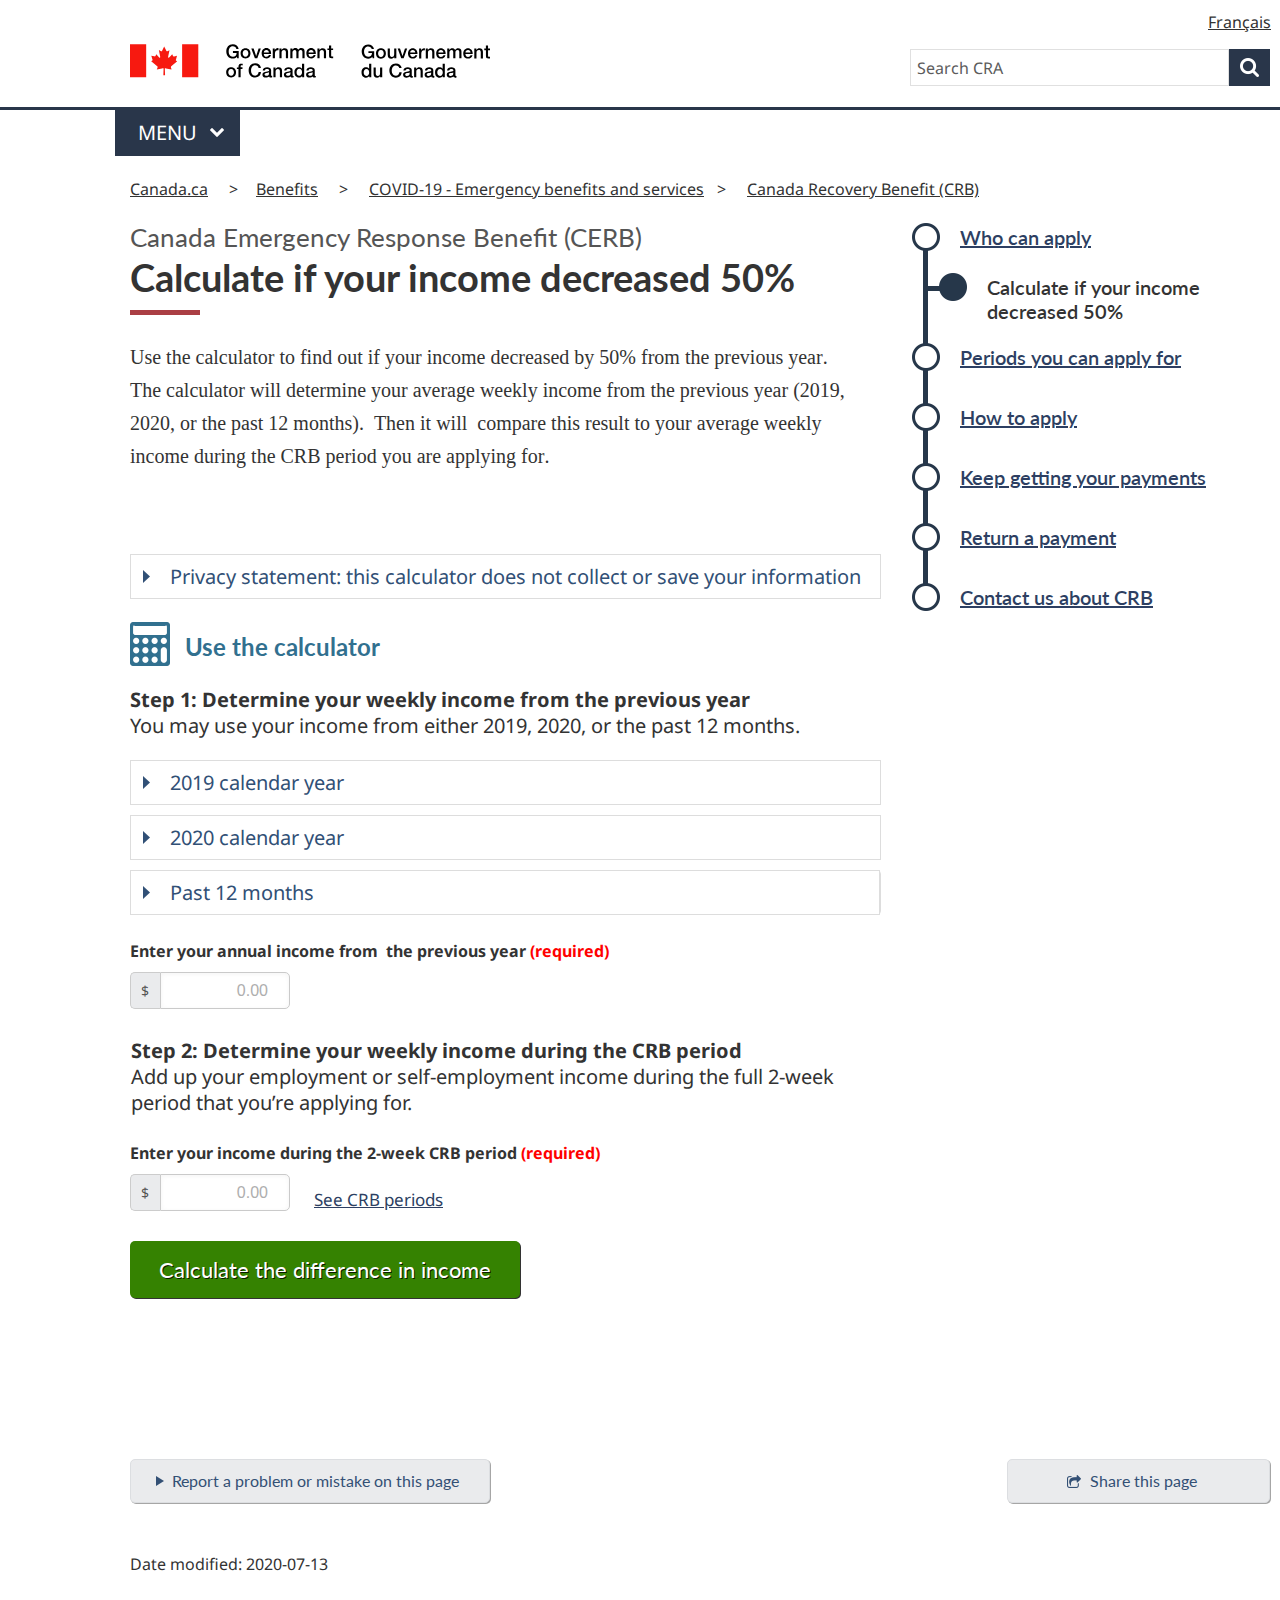
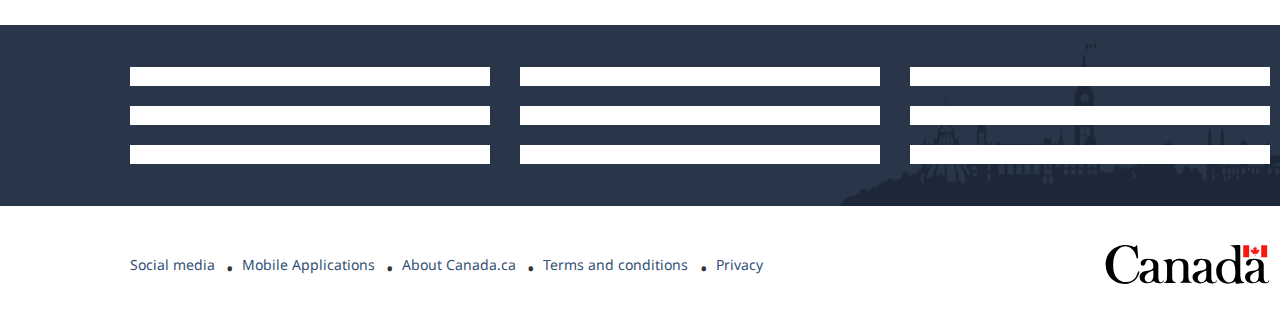
==== commit fea539b4: "updates to fix accordion" ====
--- a/index.html
+++ b/index.html
@@ -1,21 +1,23 @@
 ﻿<!DOCTYPE html>
 <html>
   <head>
-    <title>index</title>
+    <title>cerb_with_cra</title>
     <meta http-equiv="X-UA-Compatible" content="IE=edge"/>
     <meta http-equiv="content-type" content="text/html; charset=utf-8"/>
     <meta name="apple-mobile-web-app-capable" content="yes"/>
     <link href="resources/css/axure_rp_page.css" type="text/css" rel="stylesheet"/>
     <link href="data/styles.css" type="text/css" rel="stylesheet"/>
-    <link href="files/index/styles.css" type="text/css" rel="stylesheet"/>
-    <link href="files/index/styles_1.css" type="text/css" rel="stylesheet"/>
-
+    <link href="files/cerb_with_cra/styles.css" type="text/css" rel="stylesheet"/>
+    <link href="files/cerb_with_cra/styles_1.css" type="text/css" rel="stylesheet"/>
+
+    <link href="https://fonts.googleapis.com/css2?family=Lato&display=swap" type="text/css" rel="stylesheet"/>
+    <link href="https://fonts.googleapis.com/css2?family=Noto+Sans&display=swap" type="text/css" rel="stylesheet"/>
     <script src="resources/scripts/jquery-1.7.1.min.js"></script>
     <script src="resources/scripts/jquery-ui-1.8.10.custom.min.js"></script>
     <script src="resources/scripts/prototypePre.js"></script>
     <script src="data/document.js"></script>
     <script src="resources/scripts/prototypePost.js"></script>
-    <script src="files/index/data.js"></script>
+    <script src="files/cerb_with_cra/data.js"></script>
     <script type="text/javascript">
       $axure.utils.getTransparentGifPath = function() { return 'resources/images/transparent.gif'; };
       $axure.utils.getOtherPath = function() { return 'resources/Other.html'; };
@@ -38,7 +40,7 @@
 
         <!-- MenuARROW (Shape) -->
         <div id="u2" class="ax_default icon" data-label="MenuARROW">
-          <img id="u2_img" class="img " src="images/index/regen/menuarrow_u2.png"/>
+          <img id="u2_img" class="img " src="images/cerb_with_cra/regen/menuarrow_u2.png"/>
         </div>
       </div>
 
@@ -60,7 +62,7 @@
 
               <!-- Unnamed (Triangle) -->
               <div id="u6" class="ax_default flow_shape">
-                <img id="u6_img" class="img " src="images/index/regen/u6.png"/>
+                <img id="u6_img" class="img " src="images/cerb_with_cra/regen/u6.png"/>
               </div>
             </div>
           </div>
@@ -81,7 +83,7 @@
 
               <!-- Unnamed (Triangle) -->
               <div id="u9" class="ax_default flow_shape">
-                <img id="u9_img" class="img " src="images/index/regen/u6.png"/>
+                <img id="u9_img" class="img " src="images/cerb_with_cra/regen/u6.png"/>
               </div>
             </div>
 
@@ -96,7 +98,7 @@
 
             <!-- Unnamed (Horizontal Line) -->
             <div id="u12" class="ax_default line">
-              <img id="u12_img" class="img " src="images/index/regen/u12.png"/>
+              <img id="u12_img" class="img " src="images/cerb_with_cra/regen/u12.png"/>
             </div>
 
             <!-- Unnamed (Rectangle) -->
@@ -139,7 +141,7 @@
 
                     <!-- Unnamed (Shape) -->
                     <div id="u19" class="ax_default icon">
-                      <img id="u19_img" class="img " src="images/index/regen/u19.png"/>
+                      <img id="u19_img" class="img " src="images/cerb_with_cra/regen/u19.png"/>
                     </div>
                   </div>
                 </div>
@@ -178,7 +180,7 @@
 
                     <!-- Unnamed (Shape) -->
                     <div id="u25" class="ax_default icon">
-                      <img id="u25_img" class="img " src="images/index/regen/u19.png"/>
+                      <img id="u25_img" class="img " src="images/cerb_with_cra/regen/u19.png"/>
                     </div>
                   </div>
                 </div>
@@ -217,7 +219,7 @@
 
                     <!-- Unnamed (Shape) -->
                     <div id="u31" class="ax_default icon">
-                      <img id="u31_img" class="img " src="images/index/regen/u19.png"/>
+                      <img id="u31_img" class="img " src="images/cerb_with_cra/regen/u19.png"/>
                     </div>
                   </div>
                 </div>
@@ -256,7 +258,7 @@
 
                     <!-- Unnamed (Shape) -->
                     <div id="u37" class="ax_default icon">
-                      <img id="u37_img" class="img " src="images/index/regen/u19.png"/>
+                      <img id="u37_img" class="img " src="images/cerb_with_cra/regen/u19.png"/>
                     </div>
                   </div>
                 </div>
@@ -295,7 +297,7 @@
 
                     <!-- Unnamed (Shape) -->
                     <div id="u43" class="ax_default icon">
-                      <img id="u43_img" class="img " src="images/index/regen/u19.png"/>
+                      <img id="u43_img" class="img " src="images/cerb_with_cra/regen/u19.png"/>
                     </div>
                   </div>
                 </div>
@@ -337,7 +339,7 @@
 
                       <!-- Unnamed (Shape) -->
                       <div id="u50" class="ax_default icon">
-                        <img id="u50_img" class="img " src="images/index/regen/u19.png"/>
+                        <img id="u50_img" class="img " src="images/cerb_with_cra/regen/u19.png"/>
                       </div>
                     </div>
                   </div>
@@ -377,7 +379,7 @@
 
                     <!-- Unnamed (Shape) -->
                     <div id="u56" class="ax_default icon">
-                      <img id="u56_img" class="img " src="images/index/regen/u19.png"/>
+                      <img id="u56_img" class="img " src="images/cerb_with_cra/regen/u19.png"/>
                     </div>
                   </div>
                 </div>
@@ -416,7 +418,7 @@
 
                     <!-- Unnamed (Shape) -->
                     <div id="u62" class="ax_default icon">
-                      <img id="u62_img" class="img " src="images/index/regen/u19.png"/>
+                      <img id="u62_img" class="img " src="images/cerb_with_cra/regen/u19.png"/>
                     </div>
                   </div>
                 </div>
@@ -455,7 +457,7 @@
 
                     <!-- Unnamed (Shape) -->
                     <div id="u68" class="ax_default icon">
-                      <img id="u68_img" class="img " src="images/index/regen/u19.png"/>
+                      <img id="u68_img" class="img " src="images/cerb_with_cra/regen/u19.png"/>
                     </div>
                   </div>
                 </div>
@@ -494,7 +496,7 @@
 
                     <!-- Unnamed (Shape) -->
                     <div id="u74" class="ax_default icon">
-                      <img id="u74_img" class="img " src="images/index/regen/u19.png"/>
+                      <img id="u74_img" class="img " src="images/cerb_with_cra/regen/u19.png"/>
                     </div>
                   </div>
                 </div>
@@ -533,7 +535,7 @@
 
                     <!-- Unnamed (Shape) -->
                     <div id="u80" class="ax_default icon">
-                      <img id="u80_img" class="img " src="images/index/regen/u19.png"/>
+                      <img id="u80_img" class="img " src="images/cerb_with_cra/regen/u19.png"/>
                     </div>
                   </div>
                 </div>
@@ -572,7 +574,7 @@
 
                     <!-- Unnamed (Shape) -->
                     <div id="u86" class="ax_default icon">
-                      <img id="u86_img" class="img " src="images/index/regen/u19.png"/>
+                      <img id="u86_img" class="img " src="images/cerb_with_cra/regen/u19.png"/>
                     </div>
                   </div>
                 </div>
@@ -608,7 +610,7 @@
 
               <!-- Unnamed (Triangle) -->
               <div id="u91" class="ax_default flow_shape">
-                <img id="u91_img" class="img " src="images/index/regen/u6.png"/>
+                <img id="u91_img" class="img " src="images/cerb_with_cra/regen/u6.png"/>
               </div>
             </div>
 
@@ -661,7 +663,7 @@
 
         <!-- Unnamed (Shape) -->
         <div id="u99" class="ax_default icon">
-          <img id="u99_img" class="img " src="images/index/regen/u99.png"/>
+          <img id="u99_img" class="img " src="images/cerb_with_cra/regen/u99.png"/>
         </div>
       </div>
 
@@ -682,7 +684,7 @@
 
             <!-- Unnamed (Horizontal Line) -->
             <div id="u103" class="ax_default line">
-              <img id="u103_img" class="img " src="images/index/regen/u103.png"/>
+              <img id="u103_img" class="img " src="images/cerb_with_cra/regen/u103.png"/>
             </div>
 
             <!-- Unnamed (Rectangle) -->
@@ -706,7 +708,7 @@
 
               <!-- Unnamed (Image) -->
               <div id="u107" class="ax_default image">
-                <img id="u107_img" class="img " src="images/index/regen/u107.png"/>
+                <img id="u107_img" class="img " src="images/cerb_with_cra/regen/u107.png"/>
               </div>
             </div>
 
@@ -723,7 +725,7 @@
 
               <!-- Unnamed (Image) -->
               <div id="u110" class="ax_default image">
-                <img id="u110_img" class="img " src="images/index/regen/u110.png"/>
+                <img id="u110_img" class="img " src="images/cerb_with_cra/regen/u110.png"/>
               </div>
             </div>
 
@@ -740,7 +742,7 @@
 
               <!-- Unnamed (SVG) -->
               <div id="u113" class="ax_default image">
-                <img id="u113_img" class="img " src="images/index/regen/u113.svg"/>
+                <img id="u113_img" class="img " src="images/cerb_with_cra/regen/u113.svg"/>
               </div>
             </div>
 
@@ -765,7 +767,7 @@
 
                 <!-- Unnamed (Shape) -->
                 <div id="u118" class="ax_default icon">
-                  <img id="u118_img" class="img " src="images/index/regen/u118.png"/>
+                  <img id="u118_img" class="img " src="images/cerb_with_cra/regen/u118.png"/>
                 </div>
               </div>
             </div>
@@ -783,7 +785,7 @@
 
               <!-- Unnamed (Image) -->
               <div id="u121" class="ax_default image">
-                <img id="u121_img" class="img " src="images/index/regen/u121.png"/>
+                <img id="u121_img" class="img " src="images/cerb_with_cra/regen/u121.png"/>
               </div>
             </div>
 
@@ -808,7 +810,7 @@
 
                 <!-- Unnamed (Shape) -->
                 <div id="u126" class="ax_default icon">
-                  <img id="u126_img" class="img " src="images/index/regen/u126.png"/>
+                  <img id="u126_img" class="img " src="images/cerb_with_cra/regen/u126.png"/>
                 </div>
               </div>
             </div>
@@ -829,12 +831,12 @@
 
                 <!-- Unnamed (Shape) -->
                 <div id="u130" class="ax_default icon">
-                  <img id="u130_img" class="img " src="images/index/regen/u130.png"/>
+                  <img id="u130_img" class="img " src="images/cerb_with_cra/regen/u130.png"/>
                 </div>
 
                 <!-- Unnamed (Shape) -->
                 <div id="u131" class="ax_default icon">
-                  <img id="u131_img" class="img " src="images/index/regen/u131.png"/>
+                  <img id="u131_img" class="img " src="images/cerb_with_cra/regen/u131.png"/>
                 </div>
               </div>
             </div>
@@ -860,7 +862,7 @@
 
                 <!-- Unnamed (Shape) -->
                 <div id="u136" class="ax_default icon">
-                  <img id="u136_img" class="img " src="images/index/regen/u136.png"/>
+                  <img id="u136_img" class="img " src="images/cerb_with_cra/regen/u136.png"/>
                 </div>
               </div>
             </div>
@@ -886,7 +888,7 @@
 
                 <!-- Unnamed (Image) -->
                 <div id="u141" class="ax_default image">
-                  <img id="u141_img" class="img " src="images/index/regen/u141.png"/>
+                  <img id="u141_img" class="img " src="images/cerb_with_cra/regen/u141.png"/>
                 </div>
               </div>
             </div>
@@ -912,7 +914,7 @@
 
                 <!-- Unnamed (Shape) -->
                 <div id="u146" class="ax_default icon">
-                  <img id="u146_img" class="img " src="images/index/regen/u146.png"/>
+                  <img id="u146_img" class="img " src="images/cerb_with_cra/regen/u146.png"/>
                 </div>
               </div>
             </div>
@@ -930,7 +932,7 @@
 
               <!-- Unnamed (Shape) -->
               <div id="u149" class="ax_default icon">
-                <img id="u149_img" class="img " src="images/index/regen/u149.png"/>
+                <img id="u149_img" class="img " src="images/cerb_with_cra/regen/u149.png"/>
               </div>
             </div>
 
@@ -955,7 +957,7 @@
 
                 <!-- Unnamed (Shape) -->
                 <div id="u154" class="ax_default icon">
-                  <img id="u154_img" class="img " src="images/index/regen/u154.png"/>
+                  <img id="u154_img" class="img " src="images/cerb_with_cra/regen/u154.png"/>
                 </div>
               </div>
             </div>
@@ -981,7 +983,7 @@
 
                 <!-- Unnamed (Shape) -->
                 <div id="u159" class="ax_default icon">
-                  <img id="u159_img" class="img " src="images/index/regen/u159.png"/>
+                  <img id="u159_img" class="img " src="images/cerb_with_cra/regen/u159.png"/>
                 </div>
               </div>
             </div>
@@ -999,13 +1001,13 @@
 
               <!-- Unnamed (Image) -->
               <div id="u162" class="ax_default image">
-                <img id="u162_img" class="img " src="images/index/regen/u162.png"/>
+                <img id="u162_img" class="img " src="images/cerb_with_cra/regen/u162.png"/>
               </div>
             </div>
 
             <!-- BT_XShare (Shape) -->
             <div id="u163" class="ax_default icon" data-label="BT_XShare">
-              <img id="u163_img" class="img " src="images/index/regen/bt_xshare_u163.png"/>
+              <img id="u163_img" class="img " src="images/cerb_with_cra/regen/bt_xshare_u163.png"/>
             </div>
 
             <!-- Unnamed (Rectangle) -->
@@ -1041,7 +1043,7 @@
 
       <!-- Unnamed (Horizontal Line) -->
       <div id="u168" class="ax_default line">
-        <img id="u168_img" class="img " src="images/index/regen/u168.png"/>
+        <img id="u168_img" class="img " src="images/cerb_with_cra/regen/u168.png"/>
       </div>
 
       <!-- Unnamed (Rectangle) -->
@@ -5857,12 +5859,12 @@
 
             <!-- Unnamed (Horizontal Line) -->
             <div id="u768" class="ax_default line">
-              <img id="u768_img" class="img " src="images/index/regen/u768.png"/>
+              <img id="u768_img" class="img " src="images/cerb_with_cra/regen/u768.png"/>
             </div>
 
             <!-- Unnamed (SVG) -->
             <div id="u769" class="ax_default image">
-              <img id="u769_img" class="img " src="images/index/regen/u769.svg"/>
+              <img id="u769_img" class="img " src="images/cerb_with_cra/regen/u769.svg"/>
             </div>
 
             <!-- Unnamed (Rectangle) -->
@@ -5886,7 +5888,7 @@
 
                 <!-- Unnamed (Shape) -->
                 <div id="u774" class="ax_default icon">
-                  <img id="u774_img" class="img " src="images/index/regen/u774.png"/>
+                  <img id="u774_img" class="img " src="images/cerb_with_cra/regen/u774.png"/>
                 </div>
               </div>
 
@@ -5911,7 +5913,7 @@
 
             <!-- Unnamed (Horizontal Line) -->
             <div id="u778" class="ax_default line">
-              <img id="u778_img" class="img " src="images/index/regen/u768.png"/>
+              <img id="u778_img" class="img " src="images/cerb_with_cra/regen/u768.png"/>
             </div>
           </div>
         </div>
@@ -5953,7 +5955,7 @@
 
               <!-- Unnamed (Image) -->
               <div id="u785" class="ax_default image">
-                <img id="u785_img" class="img " src="images/index/regen/u785.png"/>
+                <img id="u785_img" class="img " src="images/cerb_with_cra/regen/u785.png"/>
               </div>
 
               <!-- Unnamed (Rectangle) -->
@@ -6030,7 +6032,7 @@
 
               <!-- Unnamed (SVG) -->
               <div id="u795" class="ax_default image">
-                <img id="u795_img" class="img " src="images/index/regen/u795.svg"/>
+                <img id="u795_img" class="img " src="images/cerb_with_cra/regen/u795.svg"/>
               </div>
 
               <!-- Unnamed (Rectangle) -->
@@ -6116,7 +6118,7 @@
 
       <!-- Unnamed (Horizontal Line) -->
       <div id="u806" class="ax_default line">
-        <img id="u806_img" class="img " src="images/index/regen/u168.png"/>
+        <img id="u806_img" class="img " src="images/cerb_with_cra/regen/u168.png"/>
       </div>
 
       <!-- Unnamed (Rectangle) -->
@@ -6134,7 +6136,7 @@
 
             <!-- Unnamed (Vertical Line) -->
             <div id="u809" class="ax_default line">
-              <img id="u809_img" class="img " src="images/index/regen/u809.png"/>
+              <img id="u809_img" class="img " src="images/cerb_with_cra/regen/u809.png"/>
             </div>
 
             <!-- DP_Subway1 (Dynamic Panel) -->
@@ -6147,7 +6149,7 @@
 
                     <!-- Unnamed (Ellipse) -->
                     <div id="u812" class="ax_default ellipse">
-                      <img id="u812_img" class="img " src="images/index/regen/u812.png"/>
+                      <img id="u812_img" class="img " src="images/cerb_with_cra/regen/u812.png"/>
                     </div>
 
                     <!-- Unnamed (Rectangle) -->
@@ -6168,7 +6170,7 @@
 
                     <!-- Unnamed (Ellipse) -->
                     <div id="u815" class="ax_default ellipse">
-                      <img id="u815_img" class="img " src="images/index/regen/u815.png"/>
+                      <img id="u815_img" class="img " src="images/cerb_with_cra/regen/u815.png"/>
                     </div>
 
                     <!-- Unnamed (Rectangle) -->
@@ -6186,7 +6188,7 @@
 
                   <!-- Unnamed (Ellipse) -->
                   <div id="u817" class="ax_default ellipse">
-                    <img id="u817_img" class="img " src="images/index/regen/u817.png"/>
+                    <img id="u817_img" class="img " src="images/cerb_with_cra/regen/u817.png"/>
                   </div>
 
                   <!-- Unnamed (Rectangle) -->
@@ -6210,7 +6212,7 @@
 
                     <!-- Unnamed (Ellipse) -->
                     <div id="u821" class="ax_default ellipse">
-                      <img id="u821_img" class="img " src="images/index/regen/u812.png"/>
+                      <img id="u821_img" class="img " src="images/cerb_with_cra/regen/u812.png"/>
                     </div>
 
                     <!-- Unnamed (Rectangle) -->
@@ -6231,7 +6233,7 @@
 
                     <!-- Unnamed (Ellipse) -->
                     <div id="u824" class="ax_default ellipse">
-                      <img id="u824_img" class="img " src="images/index/regen/u815.png"/>
+                      <img id="u824_img" class="img " src="images/cerb_with_cra/regen/u815.png"/>
                     </div>
 
                     <!-- Unnamed (Rectangle) -->
@@ -6249,7 +6251,7 @@
 
                   <!-- Unnamed (Ellipse) -->
                   <div id="u826" class="ax_default ellipse">
-                    <img id="u826_img" class="img " src="images/index/regen/u817.png"/>
+                    <img id="u826_img" class="img " src="images/cerb_with_cra/regen/u817.png"/>
                   </div>
 
                   <!-- Unnamed (Rectangle) -->
@@ -6273,7 +6275,7 @@
 
                     <!-- Unnamed (Ellipse) -->
                     <div id="u830" class="ax_default ellipse">
-                      <img id="u830_img" class="img " src="images/index/regen/u812.png"/>
+                      <img id="u830_img" class="img " src="images/cerb_with_cra/regen/u812.png"/>
                     </div>
 
                     <!-- Unnamed (Rectangle) -->
@@ -6294,7 +6296,7 @@
 
                     <!-- Unnamed (Ellipse) -->
                     <div id="u833" class="ax_default ellipse">
-                      <img id="u833_img" class="img " src="images/index/regen/u815.png"/>
+                      <img id="u833_img" class="img " src="images/cerb_with_cra/regen/u815.png"/>
                     </div>
 
                     <!-- Unnamed (Rectangle) -->
@@ -6312,7 +6314,7 @@
 
                   <!-- Unnamed (Ellipse) -->
                   <div id="u835" class="ax_default ellipse">
-                    <img id="u835_img" class="img " src="images/index/regen/u817.png"/>
+                    <img id="u835_img" class="img " src="images/cerb_with_cra/regen/u817.png"/>
                   </div>
 
                   <!-- Unnamed (Rectangle) -->
@@ -6336,7 +6338,7 @@
 
                     <!-- Unnamed (Ellipse) -->
                     <div id="u839" class="ax_default ellipse">
-                      <img id="u839_img" class="img " src="images/index/regen/u812.png"/>
+                      <img id="u839_img" class="img " src="images/cerb_with_cra/regen/u812.png"/>
                     </div>
 
                     <!-- Unnamed (Rectangle) -->
@@ -6357,7 +6359,7 @@
 
                     <!-- Unnamed (Ellipse) -->
                     <div id="u842" class="ax_default ellipse">
-                      <img id="u842_img" class="img " src="images/index/regen/u815.png"/>
+                      <img id="u842_img" class="img " src="images/cerb_with_cra/regen/u815.png"/>
                     </div>
 
                     <!-- Unnamed (Rectangle) -->
@@ -6375,7 +6377,7 @@
 
                   <!-- Unnamed (Ellipse) -->
                   <div id="u844" class="ax_default ellipse">
-                    <img id="u844_img" class="img " src="images/index/regen/u817.png"/>
+                    <img id="u844_img" class="img " src="images/cerb_with_cra/regen/u817.png"/>
                   </div>
 
                   <!-- Unnamed (Rectangle) -->
@@ -6399,7 +6401,7 @@
 
                     <!-- Unnamed (Ellipse) -->
                     <div id="u848" class="ax_default ellipse">
-                      <img id="u848_img" class="img " src="images/index/regen/u812.png"/>
+                      <img id="u848_img" class="img " src="images/cerb_with_cra/regen/u812.png"/>
                     </div>
 
                     <!-- Unnamed (Rectangle) -->
@@ -6420,7 +6422,7 @@
 
                     <!-- Unnamed (Ellipse) -->
                     <div id="u851" class="ax_default ellipse">
-                      <img id="u851_img" class="img " src="images/index/regen/u815.png"/>
+                      <img id="u851_img" class="img " src="images/cerb_with_cra/regen/u815.png"/>
                     </div>
 
                     <!-- Unnamed (Rectangle) -->
@@ -6438,7 +6440,7 @@
 
                   <!-- Unnamed (Ellipse) -->
                   <div id="u853" class="ax_default ellipse">
-                    <img id="u853_img" class="img " src="images/index/regen/u817.png"/>
+                    <img id="u853_img" class="img " src="images/cerb_with_cra/regen/u817.png"/>
                   </div>
 
                   <!-- Unnamed (Rectangle) -->
@@ -6462,7 +6464,7 @@
 
                     <!-- Unnamed (Ellipse) -->
                     <div id="u857" class="ax_default ellipse">
-                      <img id="u857_img" class="img " src="images/index/regen/u812.png"/>
+                      <img id="u857_img" class="img " src="images/cerb_with_cra/regen/u812.png"/>
                     </div>
 
                     <!-- Unnamed (Rectangle) -->
@@ -6483,7 +6485,7 @@
 
                     <!-- Unnamed (Ellipse) -->
                     <div id="u860" class="ax_default ellipse">
-                      <img id="u860_img" class="img " src="images/index/regen/u815.png"/>
+                      <img id="u860_img" class="img " src="images/cerb_with_cra/regen/u815.png"/>
                     </div>
 
                     <!-- Unnamed (Rectangle) -->
@@ -6501,7 +6503,7 @@
 
                   <!-- Unnamed (Ellipse) -->
                   <div id="u862" class="ax_default ellipse">
-                    <img id="u862_img" class="img " src="images/index/regen/u817.png"/>
+                    <img id="u862_img" class="img " src="images/cerb_with_cra/regen/u817.png"/>
                   </div>
 
                   <!-- Unnamed (Rectangle) -->
@@ -6525,7 +6527,7 @@
 
                     <!-- Unnamed (Ellipse) -->
                     <div id="u866" class="ax_default ellipse">
-                      <img id="u866_img" class="img " src="images/index/regen/u815.png"/>
+                      <img id="u866_img" class="img " src="images/cerb_with_cra/regen/u815.png"/>
                     </div>
 
                     <!-- Unnamed (Rectangle) -->
@@ -6546,7 +6548,7 @@
 
                     <!-- Unnamed (Ellipse) -->
                     <div id="u869" class="ax_default ellipse">
-                      <img id="u869_img" class="img " src="images/index/regen/u812.png"/>
+                      <img id="u869_img" class="img " src="images/cerb_with_cra/regen/u812.png"/>
                     </div>
 
                     <!-- Unnamed (Rectangle) -->
@@ -6564,7 +6566,7 @@
 
                   <!-- Unnamed (Ellipse) -->
                   <div id="u871" class="ax_default ellipse">
-                    <img id="u871_img" class="img " src="images/index/regen/u817.png"/>
+                    <img id="u871_img" class="img " src="images/cerb_with_cra/regen/u817.png"/>
                   </div>
 
                   <!-- Unnamed (Rectangle) -->
@@ -6580,7 +6582,7 @@
 
             <!-- Unnamed (Horizontal Line) -->
             <div id="u873" class="ax_default line">
-              <img id="u873_img" class="img " src="images/index/regen/u873.png"/>
+              <img id="u873_img" class="img " src="images/cerb_with_cra/regen/u873.png"/>
             </div>
           </div>
         </div>
@@ -6589,7 +6591,7 @@
 
             <!-- Unnamed (Vertical Line) -->
             <div id="u874" class="ax_default line">
-              <img id="u874_img" class="img " src="images/index/regen/u874.png"/>
+              <img id="u874_img" class="img " src="images/cerb_with_cra/regen/u874.png"/>
             </div>
 
             <!-- DP_Subway1 (Dynamic Panel) -->
@@ -6602,7 +6604,7 @@
 
                     <!-- Unnamed (Ellipse) -->
                     <div id="u877" class="ax_default ellipse">
-                      <img id="u877_img" class="img " src="images/index/regen/u815.png"/>
+                      <img id="u877_img" class="img " src="images/cerb_with_cra/regen/u815.png"/>
                     </div>
 
                     <!-- Unnamed (Rectangle) -->
@@ -6623,7 +6625,7 @@
 
                     <!-- Unnamed (Ellipse) -->
                     <div id="u880" class="ax_default ellipse">
-                      <img id="u880_img" class="img " src="images/index/regen/u812.png"/>
+                      <img id="u880_img" class="img " src="images/cerb_with_cra/regen/u812.png"/>
                     </div>
 
                     <!-- Unnamed (Rectangle) -->
@@ -6641,7 +6643,7 @@
 
                   <!-- Unnamed (Ellipse) -->
                   <div id="u882" class="ax_default ellipse">
-                    <img id="u882_img" class="img " src="images/index/regen/u817.png"/>
+                    <img id="u882_img" class="img " src="images/cerb_with_cra/regen/u817.png"/>
                   </div>
 
                   <!-- Unnamed (Rectangle) -->
@@ -6665,7 +6667,7 @@
 
                     <!-- Unnamed (Ellipse) -->
                     <div id="u886" class="ax_default ellipse">
-                      <img id="u886_img" class="img " src="images/index/regen/u812.png"/>
+                      <img id="u886_img" class="img " src="images/cerb_with_cra/regen/u812.png"/>
                     </div>
 
                     <!-- Unnamed (Rectangle) -->
@@ -6686,7 +6688,7 @@
 
                     <!-- Unnamed (Ellipse) -->
                     <div id="u889" class="ax_default ellipse">
-                      <img id="u889_img" class="img " src="images/index/regen/u815.png"/>
+                      <img id="u889_img" class="img " src="images/cerb_with_cra/regen/u815.png"/>
                     </div>
 
                     <!-- Unnamed (Rectangle) -->
@@ -6704,7 +6706,7 @@
 
                   <!-- Unnamed (Ellipse) -->
                   <div id="u891" class="ax_default ellipse">
-                    <img id="u891_img" class="img " src="images/index/regen/u817.png"/>
+                    <img id="u891_img" class="img " src="images/cerb_with_cra/regen/u817.png"/>
                   </div>
 
                   <!-- Unnamed (Rectangle) -->
@@ -6728,7 +6730,7 @@
 
                     <!-- Unnamed (Ellipse) -->
                     <div id="u895" class="ax_default ellipse">
-                      <img id="u895_img" class="img " src="images/index/regen/u812.png"/>
+                      <img id="u895_img" class="img " src="images/cerb_with_cra/regen/u812.png"/>
                     </div>
 
                     <!-- Unnamed (Rectangle) -->
@@ -6749,7 +6751,7 @@
 
                     <!-- Unnamed (Ellipse) -->
                     <div id="u898" class="ax_default ellipse">
-                      <img id="u898_img" class="img " src="images/index/regen/u815.png"/>
+                      <img id="u898_img" class="img " src="images/cerb_with_cra/regen/u815.png"/>
                     </div>
 
                     <!-- Unnamed (Rectangle) -->
@@ -6767,7 +6769,7 @@
 
                   <!-- Unnamed (Ellipse) -->
                   <div id="u900" class="ax_default ellipse">
-                    <img id="u900_img" class="img " src="images/index/regen/u817.png"/>
+                    <img id="u900_img" class="img " src="images/cerb_with_cra/regen/u817.png"/>
                   </div>
 
                   <!-- Unnamed (Rectangle) -->
@@ -6791,7 +6793,7 @@
 
                     <!-- Unnamed (Ellipse) -->
                     <div id="u904" class="ax_default ellipse">
-                      <img id="u904_img" class="img " src="images/index/regen/u812.png"/>
+                      <img id="u904_img" class="img " src="images/cerb_with_cra/regen/u812.png"/>
                     </div>
 
                     <!-- Unnamed (Rectangle) -->
@@ -6812,7 +6814,7 @@
 
                     <!-- Unnamed (Ellipse) -->
                     <div id="u907" class="ax_default ellipse">
-                      <img id="u907_img" class="img " src="images/index/regen/u815.png"/>
+                      <img id="u907_img" class="img " src="images/cerb_with_cra/regen/u815.png"/>
                     </div>
 
                     <!-- Unnamed (Rectangle) -->
@@ -6830,7 +6832,7 @@
 
                   <!-- Unnamed (Ellipse) -->
                   <div id="u909" class="ax_default ellipse">
-                    <img id="u909_img" class="img " src="images/index/regen/u817.png"/>
+                    <img id="u909_img" class="img " src="images/cerb_with_cra/regen/u817.png"/>
                   </div>
 
                   <!-- Unnamed (Rectangle) -->
@@ -6854,7 +6856,7 @@
 
                     <!-- Unnamed (Ellipse) -->
                     <div id="u913" class="ax_default ellipse">
-                      <img id="u913_img" class="img " src="images/index/regen/u812.png"/>
+                      <img id="u913_img" class="img " src="images/cerb_with_cra/regen/u812.png"/>
                     </div>
 
                     <!-- Unnamed (Rectangle) -->
@@ -6875,7 +6877,7 @@
 
                     <!-- Unnamed (Ellipse) -->
                     <div id="u916" class="ax_default ellipse">
-                      <img id="u916_img" class="img " src="images/index/regen/u815.png"/>
+                      <img id="u916_img" class="img " src="images/cerb_with_cra/regen/u815.png"/>
                     </div>
 
                     <!-- Unnamed (Rectangle) -->
@@ -6893,7 +6895,7 @@
 
                   <!-- Unnamed (Ellipse) -->
                   <div id="u918" class="ax_default ellipse">
-                    <img id="u918_img" class="img " src="images/index/regen/u817.png"/>
+                    <img id="u918_img" class="img " src="images/cerb_with_cra/regen/u817.png"/>
                   </div>
 
                   <!-- Unnamed (Rectangle) -->
@@ -6913,7 +6915,7 @@
 
             <!-- Unnamed (Vertical Line) -->
             <div id="u920" class="ax_default line">
-              <img id="u920_img" class="img " src="images/index/regen/u874.png"/>
+              <img id="u920_img" class="img " src="images/cerb_with_cra/regen/u874.png"/>
             </div>
 
             <!-- DP_Subway1 (Dynamic Panel) -->
@@ -6926,7 +6928,7 @@
 
                     <!-- Unnamed (Ellipse) -->
                     <div id="u923" class="ax_default ellipse">
-                      <img id="u923_img" class="img " src="images/index/regen/u812.png"/>
+                      <img id="u923_img" class="img " src="images/cerb_with_cra/regen/u812.png"/>
                     </div>
 
                     <!-- Unnamed (Rectangle) -->
@@ -6947,7 +6949,7 @@
 
                     <!-- Unnamed (Ellipse) -->
                     <div id="u926" class="ax_default ellipse">
-                      <img id="u926_img" class="img " src="images/index/regen/u815.png"/>
+                      <img id="u926_img" class="img " src="images/cerb_with_cra/regen/u815.png"/>
                     </div>
 
                     <!-- Unnamed (Rectangle) -->
@@ -6965,7 +6967,7 @@
 
                   <!-- Unnamed (Ellipse) -->
                   <div id="u928" class="ax_default ellipse">
-                    <img id="u928_img" class="img " src="images/index/regen/u817.png"/>
+                    <img id="u928_img" class="img " src="images/cerb_with_cra/regen/u817.png"/>
                   </div>
 
                   <!-- Unnamed (Rectangle) -->
@@ -6989,7 +6991,7 @@
 
                     <!-- Unnamed (Ellipse) -->
                     <div id="u932" class="ax_default ellipse">
-                      <img id="u932_img" class="img " src="images/index/regen/u815.png"/>
+                      <img id="u932_img" class="img " src="images/cerb_with_cra/regen/u815.png"/>
                     </div>
 
                     <!-- Unnamed (Rectangle) -->
@@ -7010,7 +7012,7 @@
 
                     <!-- Unnamed (Ellipse) -->
                     <div id="u935" class="ax_default ellipse">
-                      <img id="u935_img" class="img " src="images/index/regen/u812.png"/>
+                      <img id="u935_img" class="img " src="images/cerb_with_cra/regen/u812.png"/>
                     </div>
 
                     <!-- Unnamed (Rectangle) -->
@@ -7028,7 +7030,7 @@
 
                   <!-- Unnamed (Ellipse) -->
                   <div id="u937" class="ax_default ellipse">
-                    <img id="u937_img" class="img " src="images/index/regen/u817.png"/>
+                    <img id="u937_img" class="img " src="images/cerb_with_cra/regen/u817.png"/>
                   </div>
 
                   <!-- Unnamed (Rectangle) -->
@@ -7052,7 +7054,7 @@
 
                     <!-- Unnamed (Ellipse) -->
                     <div id="u941" class="ax_default ellipse">
-                      <img id="u941_img" class="img " src="images/index/regen/u812.png"/>
+                      <img id="u941_img" class="img " src="images/cerb_with_cra/regen/u812.png"/>
                     </div>
 
                     <!-- Unnamed (Rectangle) -->
@@ -7073,7 +7075,7 @@
 
                     <!-- Unnamed (Ellipse) -->
                     <div id="u944" class="ax_default ellipse">
-                      <img id="u944_img" class="img " src="images/index/regen/u815.png"/>
+                      <img id="u944_img" class="img " src="images/cerb_with_cra/regen/u815.png"/>
                     </div>
 
                     <!-- Unnamed (Rectangle) -->
@@ -7091,7 +7093,7 @@
 
                   <!-- Unnamed (Ellipse) -->
                   <div id="u946" class="ax_default ellipse">
-                    <img id="u946_img" class="img " src="images/index/regen/u817.png"/>
+                    <img id="u946_img" class="img " src="images/cerb_with_cra/regen/u817.png"/>
                   </div>
 
                   <!-- Unnamed (Rectangle) -->
@@ -7115,7 +7117,7 @@
 
                     <!-- Unnamed (Ellipse) -->
                     <div id="u950" class="ax_default ellipse">
-                      <img id="u950_img" class="img " src="images/index/regen/u812.png"/>
+                      <img id="u950_img" class="img " src="images/cerb_with_cra/regen/u812.png"/>
                     </div>
 
                     <!-- Unnamed (Rectangle) -->
@@ -7136,7 +7138,7 @@
 
                     <!-- Unnamed (Ellipse) -->
                     <div id="u953" class="ax_default ellipse">
-                      <img id="u953_img" class="img " src="images/index/regen/u815.png"/>
+                      <img id="u953_img" class="img " src="images/cerb_with_cra/regen/u815.png"/>
                     </div>
 
                     <!-- Unnamed (Rectangle) -->
@@ -7154,7 +7156,7 @@
 
                   <!-- Unnamed (Ellipse) -->
                   <div id="u955" class="ax_default ellipse">
-                    <img id="u955_img" class="img " src="images/index/regen/u817.png"/>
+                    <img id="u955_img" class="img " src="images/cerb_with_cra/regen/u817.png"/>
                   </div>
 
                   <!-- Unnamed (Rectangle) -->
@@ -7178,7 +7180,7 @@
 
                     <!-- Unnamed (Ellipse) -->
                     <div id="u959" class="ax_default ellipse">
-                      <img id="u959_img" class="img " src="images/index/regen/u812.png"/>
+                      <img id="u959_img" class="img " src="images/cerb_with_cra/regen/u812.png"/>
                     </div>
 
                     <!-- Unnamed (Rectangle) -->
@@ -7199,7 +7201,7 @@
 
                     <!-- Unnamed (Ellipse) -->
                     <div id="u962" class="ax_default ellipse">
-                      <img id="u962_img" class="img " src="images/index/regen/u815.png"/>
+                      <img id="u962_img" class="img " src="images/cerb_with_cra/regen/u815.png"/>
                     </div>
 
                     <!-- Unnamed (Rectangle) -->
@@ -7217,7 +7219,7 @@
 
                   <!-- Unnamed (Ellipse) -->
                   <div id="u964" class="ax_default ellipse">
-                    <img id="u964_img" class="img " src="images/index/regen/u817.png"/>
+                    <img id="u964_img" class="img " src="images/cerb_with_cra/regen/u817.png"/>
                   </div>
 
                   <!-- Unnamed (Rectangle) -->
@@ -7237,7 +7239,7 @@
 
             <!-- Unnamed (Vertical Line) -->
             <div id="u966" class="ax_default line">
-              <img id="u966_img" class="img " src="images/index/regen/u874.png"/>
+              <img id="u966_img" class="img " src="images/cerb_with_cra/regen/u874.png"/>
             </div>
 
             <!-- DP_Subway1 (Dynamic Panel) -->
@@ -7250,7 +7252,7 @@
 
                     <!-- Unnamed (Ellipse) -->
                     <div id="u969" class="ax_default ellipse">
-                      <img id="u969_img" class="img " src="images/index/regen/u812.png"/>
+                      <img id="u969_img" class="img " src="images/cerb_with_cra/regen/u812.png"/>
                     </div>
 
                     <!-- Unnamed (Rectangle) -->
@@ -7271,7 +7273,7 @@
 
                     <!-- Unnamed (Ellipse) -->
                     <div id="u972" class="ax_default ellipse">
-                      <img id="u972_img" class="img " src="images/index/regen/u815.png"/>
+                      <img id="u972_img" class="img " src="images/cerb_with_cra/regen/u815.png"/>
                     </div>
 
                     <!-- Unnamed (Rectangle) -->
@@ -7289,7 +7291,7 @@
 
                   <!-- Unnamed (Ellipse) -->
                   <div id="u974" class="ax_default ellipse">
-                    <img id="u974_img" class="img " src="images/index/regen/u817.png"/>
+                    <img id="u974_img" class="img " src="images/cerb_with_cra/regen/u817.png"/>
                   </div>
 
                   <!-- Unnamed (Rectangle) -->
@@ -7313,7 +7315,7 @@
 
                     <!-- Unnamed (Ellipse) -->
                     <div id="u978" class="ax_default ellipse">
-                      <img id="u978_img" class="img " src="images/index/regen/u812.png"/>
+                      <img id="u978_img" class="img " src="images/cerb_with_cra/regen/u812.png"/>
                     </div>
 
                     <!-- Unnamed (Rectangle) -->
@@ -7334,7 +7336,7 @@
 
                     <!-- Unnamed (Ellipse) -->
                     <div id="u981" class="ax_default ellipse">
-                      <img id="u981_img" class="img " src="images/index/regen/u815.png"/>
+                      <img id="u981_img" class="img " src="images/cerb_with_cra/regen/u815.png"/>
                     </div>
 
                     <!-- Unnamed (Rectangle) -->
@@ -7352,7 +7354,7 @@
 
                   <!-- Unnamed (Ellipse) -->
                   <div id="u983" class="ax_default ellipse">
-                    <img id="u983_img" class="img " src="images/index/regen/u817.png"/>
+                    <img id="u983_img" class="img " src="images/cerb_with_cra/regen/u817.png"/>
                   </div>
 
                   <!-- Unnamed (Rectangle) -->
@@ -7376,7 +7378,7 @@
 
                     <!-- Unnamed (Ellipse) -->
                     <div id="u987" class="ax_default ellipse">
-                      <img id="u987_img" class="img " src="images/index/regen/u815.png"/>
+                      <img id="u987_img" class="img " src="images/cerb_with_cra/regen/u815.png"/>
                     </div>
 
                     <!-- Unnamed (Rectangle) -->
@@ -7397,7 +7399,7 @@
 
                     <!-- Unnamed (Ellipse) -->
                     <div id="u990" class="ax_default ellipse">
-                      <img id="u990_img" class="img " src="images/index/regen/u812.png"/>
+                      <img id="u990_img" class="img " src="images/cerb_with_cra/regen/u812.png"/>
                     </div>
 
                     <!-- Unnamed (Rectangle) -->
@@ -7415,7 +7417,7 @@
 
                   <!-- Unnamed (Ellipse) -->
                   <div id="u992" class="ax_default ellipse">
-                    <img id="u992_img" class="img " src="images/index/regen/u817.png"/>
+                    <img id="u992_img" class="img " src="images/cerb_with_cra/regen/u817.png"/>
                   </div>
 
                   <!-- Unnamed (Rectangle) -->
@@ -7439,7 +7441,7 @@
 
                     <!-- Unnamed (Ellipse) -->
                     <div id="u996" class="ax_default ellipse">
-                      <img id="u996_img" class="img " src="images/index/regen/u812.png"/>
+                      <img id="u996_img" class="img " src="images/cerb_with_cra/regen/u812.png"/>
                     </div>
 
                     <!-- Unnamed (Rectangle) -->
@@ -7460,7 +7462,7 @@
 
                     <!-- Unnamed (Ellipse) -->
                     <div id="u999" class="ax_default ellipse">
-                      <img id="u999_img" class="img " src="images/index/regen/u815.png"/>
+                      <img id="u999_img" class="img " src="images/cerb_with_cra/regen/u815.png"/>
                     </div>
 
                     <!-- Unnamed (Rectangle) -->
@@ -7478,7 +7480,7 @@
 
                   <!-- Unnamed (Ellipse) -->
                   <div id="u1001" class="ax_default ellipse">
-                    <img id="u1001_img" class="img " src="images/index/regen/u817.png"/>
+                    <img id="u1001_img" class="img " src="images/cerb_with_cra/regen/u817.png"/>
                   </div>
 
                   <!-- Unnamed (Rectangle) -->
@@ -7502,7 +7504,7 @@
 
                     <!-- Unnamed (Ellipse) -->
                     <div id="u1005" class="ax_default ellipse">
-                      <img id="u1005_img" class="img " src="images/index/regen/u812.png"/>
+                      <img id="u1005_img" class="img " src="images/cerb_with_cra/regen/u812.png"/>
                     </div>
 
                     <!-- Unnamed (Rectangle) -->
@@ -7523,7 +7525,7 @@
 
                     <!-- Unnamed (Ellipse) -->
                     <div id="u1008" class="ax_default ellipse">
-                      <img id="u1008_img" class="img " src="images/index/regen/u815.png"/>
+                      <img id="u1008_img" class="img " src="images/cerb_with_cra/regen/u815.png"/>
                     </div>
 
                     <!-- Unnamed (Rectangle) -->
@@ -7541,7 +7543,7 @@
 
                   <!-- Unnamed (Ellipse) -->
                   <div id="u1010" class="ax_default ellipse">
-                    <img id="u1010_img" class="img " src="images/index/regen/u817.png"/>
+                    <img id="u1010_img" class="img " src="images/cerb_with_cra/regen/u817.png"/>
                   </div>
 
                   <!-- Unnamed (Rectangle) -->
@@ -7561,7 +7563,7 @@
 
             <!-- Unnamed (Vertical Line) -->
             <div id="u1012" class="ax_default line">
-              <img id="u1012_img" class="img " src="images/index/regen/u874.png"/>
+              <img id="u1012_img" class="img " src="images/cerb_with_cra/regen/u874.png"/>
             </div>
 
             <!-- DP_Subway1 (Dynamic Panel) -->
@@ -7574,7 +7576,7 @@
 
                     <!-- Unnamed (Ellipse) -->
                     <div id="u1015" class="ax_default ellipse">
-                      <img id="u1015_img" class="img " src="images/index/regen/u812.png"/>
+                      <img id="u1015_img" class="img " src="images/cerb_with_cra/regen/u812.png"/>
                     </div>
 
                     <!-- Unnamed (Rectangle) -->
@@ -7595,7 +7597,7 @@
 
                     <!-- Unnamed (Ellipse) -->
                     <div id="u1018" class="ax_default ellipse">
-                      <img id="u1018_img" class="img " src="images/index/regen/u815.png"/>
+                      <img id="u1018_img" class="img " src="images/cerb_with_cra/regen/u815.png"/>
                     </div>
 
                     <!-- Unnamed (Rectangle) -->
@@ -7613,7 +7615,7 @@
 
                   <!-- Unnamed (Ellipse) -->
                   <div id="u1020" class="ax_default ellipse">
-                    <img id="u1020_img" class="img " src="images/index/regen/u817.png"/>
+                    <img id="u1020_img" class="img " src="images/cerb_with_cra/regen/u817.png"/>
                   </div>
 
                   <!-- Unnamed (Rectangle) -->
@@ -7637,7 +7639,7 @@
 
                     <!-- Unnamed (Ellipse) -->
                     <div id="u1024" class="ax_default ellipse">
-                      <img id="u1024_img" class="img " src="images/index/regen/u812.png"/>
+                      <img id="u1024_img" class="img " src="images/cerb_with_cra/regen/u812.png"/>
                     </div>
 
                     <!-- Unnamed (Rectangle) -->
@@ -7658,7 +7660,7 @@
 
                     <!-- Unnamed (Ellipse) -->
                     <div id="u1027" class="ax_default ellipse">
-                      <img id="u1027_img" class="img " src="images/index/regen/u815.png"/>
+                      <img id="u1027_img" class="img " src="images/cerb_with_cra/regen/u815.png"/>
                     </div>
 
                     <!-- Unnamed (Rectangle) -->
@@ -7676,7 +7678,7 @@
 
                   <!-- Unnamed (Ellipse) -->
                   <div id="u1029" class="ax_default ellipse">
-                    <img id="u1029_img" class="img " src="images/index/regen/u817.png"/>
+                    <img id="u1029_img" class="img " src="images/cerb_with_cra/regen/u817.png"/>
                   </div>
 
                   <!-- Unnamed (Rectangle) -->
@@ -7700,7 +7702,7 @@
 
                     <!-- Unnamed (Ellipse) -->
                     <div id="u1033" class="ax_default ellipse">
-                      <img id="u1033_img" class="img " src="images/index/regen/u812.png"/>
+                      <img id="u1033_img" class="img " src="images/cerb_with_cra/regen/u812.png"/>
                     </div>
 
                     <!-- Unnamed (Rectangle) -->
@@ -7721,7 +7723,7 @@
 
                     <!-- Unnamed (Ellipse) -->
                     <div id="u1036" class="ax_default ellipse">
-                      <img id="u1036_img" class="img " src="images/index/regen/u815.png"/>
+                      <img id="u1036_img" class="img " src="images/cerb_with_cra/regen/u815.png"/>
                     </div>
 
                     <!-- Unnamed (Rectangle) -->
@@ -7739,7 +7741,7 @@
 
                   <!-- Unnamed (Ellipse) -->
                   <div id="u1038" class="ax_default ellipse">
-                    <img id="u1038_img" class="img " src="images/index/regen/u817.png"/>
+                    <img id="u1038_img" class="img " src="images/cerb_with_cra/regen/u817.png"/>
                   </div>
 
                   <!-- Unnamed (Rectangle) -->
@@ -7763,7 +7765,7 @@
 
                     <!-- Unnamed (Ellipse) -->
                     <div id="u1042" class="ax_default ellipse">
-                      <img id="u1042_img" class="img " src="images/index/regen/u815.png"/>
+                      <img id="u1042_img" class="img " src="images/cerb_with_cra/regen/u815.png"/>
                     </div>
 
                     <!-- Unnamed (Rectangle) -->
@@ -7784,7 +7786,7 @@
 
                     <!-- Unnamed (Ellipse) -->
                     <div id="u1045" class="ax_default ellipse">
-                      <img id="u1045_img" class="img " src="images/index/regen/u812.png"/>
+                      <img id="u1045_img" class="img " src="images/cerb_with_cra/regen/u812.png"/>
                     </div>
 
                     <!-- Unnamed (Rectangle) -->
@@ -7802,7 +7804,7 @@
 
                   <!-- Unnamed (Ellipse) -->
                   <div id="u1047" class="ax_default ellipse">
-                    <img id="u1047_img" class="img " src="images/index/regen/u817.png"/>
+                    <img id="u1047_img" class="img " src="images/cerb_with_cra/regen/u817.png"/>
                   </div>
 
                   <!-- Unnamed (Rectangle) -->
@@ -7826,7 +7828,7 @@
 
                     <!-- Unnamed (Ellipse) -->
                     <div id="u1051" class="ax_default ellipse">
-                      <img id="u1051_img" class="img " src="images/index/regen/u812.png"/>
+                      <img id="u1051_img" class="img " src="images/cerb_with_cra/regen/u812.png"/>
                     </div>
 
                     <!-- Unnamed (Rectangle) -->
@@ -7847,7 +7849,7 @@
 
                     <!-- Unnamed (Ellipse) -->
                     <div id="u1054" class="ax_default ellipse">
-                      <img id="u1054_img" class="img " src="images/index/regen/u815.png"/>
+                      <img id="u1054_img" class="img " src="images/cerb_with_cra/regen/u815.png"/>
                     </div>
 
                     <!-- Unnamed (Rectangle) -->
@@ -7865,7 +7867,7 @@
 
                   <!-- Unnamed (Ellipse) -->
                   <div id="u1056" class="ax_default ellipse">
-                    <img id="u1056_img" class="img " src="images/index/regen/u817.png"/>
+                    <img id="u1056_img" class="img " src="images/cerb_with_cra/regen/u817.png"/>
                   </div>
 
                   <!-- Unnamed (Rectangle) -->
@@ -7885,7 +7887,7 @@
 
             <!-- Unnamed (Vertical Line) -->
             <div id="u1058" class="ax_default line">
-              <img id="u1058_img" class="img " src="images/index/regen/u874.png"/>
+              <img id="u1058_img" class="img " src="images/cerb_with_cra/regen/u874.png"/>
             </div>
 
             <!-- DP_Subway1 (Dynamic Panel) -->
@@ -7898,7 +7900,7 @@
 
                     <!-- Unnamed (Ellipse) -->
                     <div id="u1061" class="ax_default ellipse">
-                      <img id="u1061_img" class="img " src="images/index/regen/u812.png"/>
+                      <img id="u1061_img" class="img " src="images/cerb_with_cra/regen/u812.png"/>
                     </div>
 
                     <!-- Unnamed (Rectangle) -->
@@ -7919,7 +7921,7 @@
 
                     <!-- Unnamed (Ellipse) -->
                     <div id="u1064" class="ax_default ellipse">
-                      <img id="u1064_img" class="img " src="images/index/regen/u815.png"/>
+                      <img id="u1064_img" class="img " src="images/cerb_with_cra/regen/u815.png"/>
                     </div>
 
                     <!-- Unnamed (Rectangle) -->
@@ -7937,7 +7939,7 @@
 
                   <!-- Unnamed (Ellipse) -->
                   <div id="u1066" class="ax_default ellipse">
-                    <img id="u1066_img" class="img " src="images/index/regen/u817.png"/>
+                    <img id="u1066_img" class="img " src="images/cerb_with_cra/regen/u817.png"/>
                   </div>
 
                   <!-- Unnamed (Rectangle) -->
@@ -7961,7 +7963,7 @@
 
                     <!-- Unnamed (Ellipse) -->
                     <div id="u1070" class="ax_default ellipse">
-                      <img id="u1070_img" class="img " src="images/index/regen/u812.png"/>
+                      <img id="u1070_img" class="img " src="images/cerb_with_cra/regen/u812.png"/>
                     </div>
 
                     <!-- Unnamed (Rectangle) -->
@@ -7982,7 +7984,7 @@
 
                     <!-- Unnamed (Ellipse) -->
                     <div id="u1073" class="ax_default ellipse">
-                      <img id="u1073_img" class="img " src="images/index/regen/u815.png"/>
+                      <img id="u1073_img" class="img " src="images/cerb_with_cra/regen/u815.png"/>
                     </div>
 
                     <!-- Unnamed (Rectangle) -->
@@ -8000,7 +8002,7 @@
 
                   <!-- Unnamed (Ellipse) -->
                   <div id="u1075" class="ax_default ellipse">
-                    <img id="u1075_img" class="img " src="images/index/regen/u817.png"/>
+                    <img id="u1075_img" class="img " src="images/cerb_with_cra/regen/u817.png"/>
                   </div>
 
                   <!-- Unnamed (Rectangle) -->
@@ -8024,7 +8026,7 @@
 
                     <!-- Unnamed (Ellipse) -->
                     <div id="u1079" class="ax_default ellipse">
-                      <img id="u1079_img" class="img " src="images/index/regen/u812.png"/>
+                      <img id="u1079_img" class="img " src="images/cerb_with_cra/regen/u812.png"/>
                     </div>
 
                     <!-- Unnamed (Rectangle) -->
@@ -8045,7 +8047,7 @@
 
                     <!-- Unnamed (Ellipse) -->
                     <div id="u1082" class="ax_default ellipse">
-                      <img id="u1082_img" class="img " src="images/index/regen/u815.png"/>
+                      <img id="u1082_img" class="img " src="images/cerb_with_cra/regen/u815.png"/>
                     </div>
 
                     <!-- Unnamed (Rectangle) -->
@@ -8063,7 +8065,7 @@
 
                   <!-- Unnamed (Ellipse) -->
                   <div id="u1084" class="ax_default ellipse">
-                    <img id="u1084_img" class="img " src="images/index/regen/u817.png"/>
+                    <img id="u1084_img" class="img " src="images/cerb_with_cra/regen/u817.png"/>
                   </div>
 
                   <!-- Unnamed (Rectangle) -->
@@ -8087,7 +8089,7 @@
 
                     <!-- Unnamed (Ellipse) -->
                     <div id="u1088" class="ax_default ellipse">
-                      <img id="u1088_img" class="img " src="images/index/regen/u812.png"/>
+                      <img id="u1088_img" class="img " src="images/cerb_with_cra/regen/u812.png"/>
                     </div>
 
                     <!-- Unnamed (Rectangle) -->
@@ -8108,7 +8110,7 @@
 
                     <!-- Unnamed (Ellipse) -->
                     <div id="u1091" class="ax_default ellipse">
-                      <img id="u1091_img" class="img " src="images/index/regen/u815.png"/>
+                      <img id="u1091_img" class="img " src="images/cerb_with_cra/regen/u815.png"/>
                     </div>
 
                     <!-- Unnamed (Rectangle) -->
@@ -8126,7 +8128,7 @@
 
                   <!-- Unnamed (Ellipse) -->
                   <div id="u1093" class="ax_default ellipse">
-                    <img id="u1093_img" class="img " src="images/index/regen/u817.png"/>
+                    <img id="u1093_img" class="img " src="images/cerb_with_cra/regen/u817.png"/>
                   </div>
 
                   <!-- Unnamed (Rectangle) -->
@@ -8150,7 +8152,7 @@
 
                     <!-- Unnamed (Ellipse) -->
                     <div id="u1097" class="ax_default ellipse">
-                      <img id="u1097_img" class="img " src="images/index/regen/u815.png"/>
+                      <img id="u1097_img" class="img " src="images/cerb_with_cra/regen/u815.png"/>
                     </div>
 
                     <!-- Unnamed (Rectangle) -->
@@ -8171,7 +8173,7 @@
 
                     <!-- Unnamed (Ellipse) -->
                     <div id="u1100" class="ax_default ellipse">
-                      <img id="u1100_img" class="img " src="images/index/regen/u812.png"/>
+                      <img id="u1100_img" class="img " src="images/cerb_with_cra/regen/u812.png"/>
                     </div>
 
                     <!-- Unnamed (Rectangle) -->
@@ -8189,7 +8191,7 @@
 
                   <!-- Unnamed (Ellipse) -->
                   <div id="u1102" class="ax_default ellipse">
-                    <img id="u1102_img" class="img " src="images/index/regen/u817.png"/>
+                    <img id="u1102_img" class="img " src="images/cerb_with_cra/regen/u817.png"/>
                   </div>
 
                   <!-- Unnamed (Rectangle) -->
@@ -8290,7 +8292,7 @@
 
                     <!-- Unnamed (Triangle) -->
                     <div id="u1116" class="ax_default flow_shape">
-                      <img id="u1116_img" class="img " src="images/index/regen/u1116.png"/>
+                      <img id="u1116_img" class="img " src="images/cerb_with_cra/regen/u1116.png"/>
                     </div>
                   </div>
                 </div>
@@ -8324,7 +8326,7 @@
 
                     <!-- Unnamed (Triangle) -->
                     <div id="u1121" class="ax_default flow_shape">
-                      <img id="u1121_img" class="img " src="images/index/regen/u1121.png"/>
+                      <img id="u1121_img" class="img " src="images/cerb_with_cra/regen/u1121.png"/>
                     </div>
                   </div>
                 </div>
@@ -8333,7 +8335,7 @@
 
             <!-- Unnamed (Horizontal Line) -->
             <div id="u1122" class="ax_default line">
-              <img id="u1122_img" class="img " src="images/index/regen/u1122.png"/>
+              <img id="u1122_img" class="img " src="images/cerb_with_cra/regen/u1122.png"/>
             </div>
 
             <!-- Unnamed (Rectangle) -->
@@ -8349,7 +8351,7 @@
 
       <!-- Unnamed (Shape) -->
       <div id="u1124" class="ax_default icon">
-        <img id="u1124_img" class="img " src="images/index/regen/u1124.png"/>
+        <img id="u1124_img" class="img " src="images/cerb_with_cra/regen/u1124.png"/>
       </div>
 
       <!-- DP_Accordion1 (Dynamic Panel) -->
@@ -8380,7 +8382,7 @@
 
                     <!-- Unnamed (Triangle) -->
                     <div id="u1130" class="ax_default flow_shape">
-                      <img id="u1130_img" class="img " src="images/index/regen/u1116.png"/>
+                      <img id="u1130_img" class="img " src="images/cerb_with_cra/regen/u1116.png"/>
                     </div>
                   </div>
                 </div>
@@ -8414,7 +8416,7 @@
 
                     <!-- Unnamed (Triangle) -->
                     <div id="u1135" class="ax_default flow_shape">
-                      <img id="u1135_img" class="img " src="images/index/regen/u1135.png"/>
+                      <img id="u1135_img" class="img " src="images/cerb_with_cra/regen/u1135.png"/>
                     </div>
                   </div>
                 </div>
@@ -8423,7 +8425,7 @@
 
             <!-- Unnamed (Horizontal Line) -->
             <div id="u1136" class="ax_default line">
-              <img id="u1136_img" class="img " src="images/index/regen/u1122.png"/>
+              <img id="u1136_img" class="img " src="images/cerb_with_cra/regen/u1122.png"/>
             </div>
 
             <!-- Unnamed (Rectangle) -->
@@ -8478,7 +8480,7 @@
 
                     <!-- Unnamed (Triangle) -->
                     <div id="u1145" class="ax_default flow_shape">
-                      <img id="u1145_img" class="img " src="images/index/regen/u1116.png"/>
+                      <img id="u1145_img" class="img " src="images/cerb_with_cra/regen/u1116.png"/>
                     </div>
                   </div>
                 </div>
@@ -8512,7 +8514,7 @@
 
                     <!-- Unnamed (Triangle) -->
                     <div id="u1150" class="ax_default flow_shape">
-                      <img id="u1150_img" class="img " src="images/index/regen/u1135.png"/>
+                      <img id="u1150_img" class="img " src="images/cerb_with_cra/regen/u1135.png"/>
                     </div>
                   </div>
                 </div>
@@ -8521,7 +8523,7 @@
 
             <!-- Unnamed (Horizontal Line) -->
             <div id="u1151" class="ax_default line">
-              <img id="u1151_img" class="img " src="images/index/regen/u1122.png"/>
+              <img id="u1151_img" class="img " src="images/cerb_with_cra/regen/u1122.png"/>
             </div>
 
             <!-- Unnamed (Rectangle) -->
@@ -8571,7 +8573,7 @@
 
                     <!-- Unnamed (Triangle) -->
                     <div id="u1159" class="ax_default flow_shape">
-                      <img id="u1159_img" class="img " src="images/index/regen/u1116.png"/>
+                      <img id="u1159_img" class="img " src="images/cerb_with_cra/regen/u1116.png"/>
                     </div>
                   </div>
                 </div>
@@ -8605,7 +8607,7 @@
 
                     <!-- Unnamed (Triangle) -->
                     <div id="u1164" class="ax_default flow_shape">
-                      <img id="u1164_img" class="img " src="images/index/regen/u1121.png"/>
+                      <img id="u1164_img" class="img " src="images/cerb_with_cra/regen/u1121.png"/>
                     </div>
                   </div>
                 </div>
@@ -8614,7 +8616,7 @@
 
             <!-- Unnamed (Horizontal Line) -->
             <div id="u1165" class="ax_default line">
-              <img id="u1165_img" class="img " src="images/index/regen/u1165.png"/>
+              <img id="u1165_img" class="img " src="images/cerb_with_cra/regen/u1165.png"/>
             </div>
 
             <!-- Unnamed (Rectangle) -->
@@ -8708,7 +8710,7 @@
 
               <!-- Unnamed (Shape) -->
               <div id="u1179" class="ax_default icon">
-                <img id="u1179_img" class="img " src="images/index/regen/u1179.png"/>
+                <img id="u1179_img" class="img " src="images/cerb_with_cra/regen/u1179.png"/>
               </div>
 
               <!-- Unnamed (Rectangle) -->
@@ -8718,12 +8720,12 @@
 
               <!-- Unnamed (Vertical Line) -->
               <div id="u1181" class="ax_default line">
-                <img id="u1181_img" class="img " src="images/index/regen/u1181.png"/>
+                <img id="u1181_img" class="img " src="images/cerb_with_cra/regen/u1181.png"/>
               </div>
 
               <!-- Unnamed (Vertical Line) -->
               <div id="u1182" class="ax_default line">
-                <img id="u1182_img" class="img " src="images/index/regen/u1182.png"/>
+                <img id="u1182_img" class="img " src="images/cerb_with_cra/regen/u1182.png"/>
               </div>
 
               <!-- Calc_AnnualValue (Rectangle) -->
@@ -8803,7 +8805,7 @@
 
             <!-- Unnamed (Shape) -->
             <div id="u1194" class="ax_default icon">
-              <img id="u1194_img" class="img " src="images/index/regen/u1179.png"/>
+              <img id="u1194_img" class="img " src="images/cerb_with_cra/regen/u1179.png"/>
             </div>
 
             <!-- Calc_CRBWeekly (Rectangle) -->
@@ -8816,12 +8818,12 @@
 
             <!-- Unnamed (Vertical Line) -->
             <div id="u1196" class="ax_default line">
-              <img id="u1196_img" class="img " src="images/index/regen/u1181.png"/>
+              <img id="u1196_img" class="img " src="images/cerb_with_cra/regen/u1181.png"/>
             </div>
 
             <!-- Unnamed (Vertical Line) -->
             <div id="u1197" class="ax_default line">
-              <img id="u1197_img" class="img " src="images/index/regen/u1197.png"/>
+              <img id="u1197_img" class="img " src="images/cerb_with_cra/regen/u1197.png"/>
             </div>
 
             <!-- Unnamed (Rectangle) -->
@@ -8850,7 +8852,7 @@
 
             <!-- Unnamed (Shape) -->
             <div id="u1201" class="ax_default icon">
-              <img id="u1201_img" class="img " src="images/index/regen/u1201.png"/>
+              <img id="u1201_img" class="img " src="images/cerb_with_cra/regen/u1201.png"/>
             </div>
 
             <!-- Unnamed (Rectangle) -->
@@ -8863,12 +8865,12 @@
 
             <!-- Unnamed (Vertical Line) -->
             <div id="u1203" class="ax_default line">
-              <img id="u1203_img" class="img " src="images/index/regen/u1203.png"/>
+              <img id="u1203_img" class="img " src="images/cerb_with_cra/regen/u1203.png"/>
             </div>
 
             <!-- Unnamed (Vertical Line) -->
             <div id="u1204" class="ax_default line">
-              <img id="u1204_img" class="img " src="images/index/regen/u1204.png"/>
+              <img id="u1204_img" class="img " src="images/cerb_with_cra/regen/u1204.png"/>
             </div>
 
             <!-- Unnamed (Rectangle) -->
@@ -8937,12 +8939,12 @@
 
             <!-- Unnamed (Horizontal Line) -->
             <div id="u1213" class="ax_default line">
-              <img id="u1213_img" class="img " src="images/index/regen/u1213.png"/>
+              <img id="u1213_img" class="img " src="images/cerb_with_cra/regen/u1213.png"/>
             </div>
 
             <!-- Unnamed (Horizontal Line) -->
             <div id="u1214" class="ax_default line">
-              <img id="u1214_img" class="img " src="images/index/regen/u1213.png"/>
+              <img id="u1214_img" class="img " src="images/cerb_with_cra/regen/u1213.png"/>
             </div>
 
             <!-- RY_AverageCRBIncome (Rectangle) -->
@@ -8987,22 +8989,22 @@
 
             <!-- Unnamed (Shape) -->
             <div id="u1220" class="ax_default icon">
-              <img id="u1220_img" class="img " src="images/index/regen/u1220.png"/>
+              <img id="u1220_img" class="img " src="images/cerb_with_cra/regen/u1220.png"/>
             </div>
 
             <!-- Unnamed (Shape) -->
             <div id="u1221" class="ax_default icon">
-              <img id="u1221_img" class="img " src="images/index/regen/u1220.png"/>
+              <img id="u1221_img" class="img " src="images/cerb_with_cra/regen/u1220.png"/>
             </div>
 
             <!-- Unnamed (Shape) -->
             <div id="u1222" class="ax_default icon">
-              <img id="u1222_img" class="img " src="images/index/regen/u1222.png"/>
+              <img id="u1222_img" class="img " src="images/cerb_with_cra/regen/u1222.png"/>
             </div>
 
             <!-- Unnamed (Shape) -->
             <div id="u1223" class="ax_default icon">
-              <img id="u1223_img" class="img " src="images/index/regen/u1222.png"/>
+              <img id="u1223_img" class="img " src="images/cerb_with_cra/regen/u1222.png"/>
             </div>
           </div>
         </div>
@@ -9083,12 +9085,12 @@
 
             <!-- Unnamed (Horizontal Line) -->
             <div id="u1233" class="ax_default line">
-              <img id="u1233_img" class="img " src="images/index/regen/u1213.png"/>
+              <img id="u1233_img" class="img " src="images/cerb_with_cra/regen/u1213.png"/>
             </div>
 
             <!-- Unnamed (Horizontal Line) -->
             <div id="u1234" class="ax_default line">
-              <img id="u1234_img" class="img " src="images/index/regen/u1213.png"/>
+              <img id="u1234_img" class="img " src="images/cerb_with_cra/regen/u1213.png"/>
             </div>
 
             <!-- RY_AverageCRBIncome (Rectangle) -->
@@ -9133,37 +9135,37 @@
 
             <!-- Unnamed (Shape) -->
             <div id="u1240" class="ax_default icon">
-              <img id="u1240_img" class="img " src="images/index/regen/u1220.png"/>
+              <img id="u1240_img" class="img " src="images/cerb_with_cra/regen/u1220.png"/>
             </div>
 
             <!-- Unnamed (Shape) -->
             <div id="u1241" class="ax_default icon">
-              <img id="u1241_img" class="img " src="images/index/regen/u1220.png"/>
+              <img id="u1241_img" class="img " src="images/cerb_with_cra/regen/u1220.png"/>
             </div>
 
             <!-- Unnamed (Shape) -->
             <div id="u1242" class="ax_default icon">
-              <img id="u1242_img" class="img " src="images/index/regen/u1222.png"/>
+              <img id="u1242_img" class="img " src="images/cerb_with_cra/regen/u1222.png"/>
             </div>
 
             <!-- Unnamed (Shape) -->
             <div id="u1243" class="ax_default icon">
-              <img id="u1243_img" class="img " src="images/index/regen/u1222.png"/>
+              <img id="u1243_img" class="img " src="images/cerb_with_cra/regen/u1222.png"/>
             </div>
 
             <!-- Unnamed (Shape) -->
             <div id="u1244" class="ax_default icon">
-              <img id="u1244_img" class="img " src="images/index/regen/u1244.png"/>
+              <img id="u1244_img" class="img " src="images/cerb_with_cra/regen/u1244.png"/>
             </div>
 
             <!-- Unnamed (Vertical Line) -->
             <div id="u1245" class="ax_default line">
-              <img id="u1245_img" class="img " src="images/index/regen/u1245.png"/>
+              <img id="u1245_img" class="img " src="images/cerb_with_cra/regen/u1245.png"/>
             </div>
 
             <!-- Unnamed (Vertical Line) -->
             <div id="u1246" class="ax_default line">
-              <img id="u1246_img" class="img " src="images/index/regen/u1246.png"/>
+              <img id="u1246_img" class="img " src="images/cerb_with_cra/regen/u1246.png"/>
             </div>
           </div>
         </div>
@@ -9189,7 +9191,7 @@
 
             <!-- Unnamed (Horizontal Line) -->
             <div id="u1250" class="ax_default line">
-              <img id="u1250_img" class="img " src="images/index/regen/u103.png"/>
+              <img id="u1250_img" class="img " src="images/cerb_with_cra/regen/u103.png"/>
             </div>
 
             <!-- Unnamed (Rectangle) -->
@@ -9202,7 +9204,7 @@
 
             <!-- BT_XShare (Shape) -->
             <div id="u1252" class="ax_default icon" data-label="BT_XShare">
-              <img id="u1252_img" class="img " src="images/index/regen/bt_xshare_u163.png"/>
+              <img id="u1252_img" class="img " src="images/cerb_with_cra/regen/bt_xshare_u163.png"/>
             </div>
 
             <!-- Unnamed (Rectangle) -->
@@ -9232,7 +9234,7 @@
 
             <!-- Unnamed (Horizontal Line) -->
             <div id="u1256" class="ax_default line">
-              <img id="u1256_img" class="img " src="images/index/regen/u103.png"/>
+              <img id="u1256_img" class="img " src="images/cerb_with_cra/regen/u103.png"/>
             </div>
 
             <!-- Unnamed (Rectangle) -->
@@ -9245,7 +9247,7 @@
 
             <!-- BT_XShare (Shape) -->
             <div id="u1258" class="ax_default icon" data-label="BT_XShare">
-              <img id="u1258_img" class="img " src="images/index/regen/bt_xshare_u163.png"/>
+              <img id="u1258_img" class="img " src="images/cerb_with_cra/regen/bt_xshare_u163.png"/>
             </div>
 
             <!-- Unnamed (Rectangle) -->
@@ -9277,7 +9279,7 @@
 
               <!-- Unnamed (Horizontal Line) -->
               <div id="u1263" class="ax_default line">
-                <img id="u1263_img" class="img " src="images/index/regen/u1213.png"/>
+                <img id="u1263_img" class="img " src="images/cerb_with_cra/regen/u1213.png"/>
               </div>
 
               <!-- 2weeks (Rectangle) -->
@@ -9306,17 +9308,17 @@
 
               <!-- Unnamed (Shape) -->
               <div id="u1267" class="ax_default icon">
-                <img id="u1267_img" class="img " src="images/index/regen/u1220.png"/>
+                <img id="u1267_img" class="img " src="images/cerb_with_cra/regen/u1220.png"/>
               </div>
 
               <!-- Unnamed (Shape) -->
               <div id="u1268" class="ax_default icon">
-                <img id="u1268_img" class="img " src="images/index/regen/u1222.png"/>
+                <img id="u1268_img" class="img " src="images/cerb_with_cra/regen/u1222.png"/>
               </div>
 
               <!-- Unnamed (Shape) -->
               <div id="u1269" class="ax_default icon">
-                <img id="u1269_img" class="img " src="images/index/regen/u1222.png"/>
+                <img id="u1269_img" class="img " src="images/cerb_with_cra/regen/u1222.png"/>
               </div>
 
               <!-- Unnamed (Rectangle) -->
@@ -9347,7 +9349,7 @@
 
             <!-- Unnamed (Horizontal Line) -->
             <div id="u1273" class="ax_default line">
-              <img id="u1273_img" class="img " src="images/index/regen/u103.png"/>
+              <img id="u1273_img" class="img " src="images/cerb_with_cra/regen/u103.png"/>
             </div>
 
             <!-- Unnamed (Rectangle) -->
@@ -9360,7 +9362,7 @@
 
             <!-- BT_XShare (Shape) -->
             <div id="u1275" class="ax_default icon" data-label="BT_XShare">
-              <img id="u1275_img" class="img " src="images/index/regen/bt_xshare_u163.png"/>
+              <img id="u1275_img" class="img " src="images/cerb_with_cra/regen/bt_xshare_u163.png"/>
             </div>
 
             <!-- Unnamed (Rectangle) -->
@@ -9392,7 +9394,7 @@
 
               <!-- Unnamed (Horizontal Line) -->
               <div id="u1280" class="ax_default line">
-                <img id="u1280_img" class="img " src="images/index/regen/u1213.png"/>
+                <img id="u1280_img" class="img " src="images/cerb_with_cra/regen/u1213.png"/>
               </div>
 
               <!-- 2weeks (Rectangle) -->
@@ -9421,17 +9423,17 @@
 
               <!-- Unnamed (Shape) -->
               <div id="u1284" class="ax_default icon">
-                <img id="u1284_img" class="img " src="images/index/regen/u1220.png"/>
+                <img id="u1284_img" class="img " src="images/cerb_with_cra/regen/u1220.png"/>
               </div>
 
               <!-- Unnamed (Shape) -->
               <div id="u1285" class="ax_default icon">
-                <img id="u1285_img" class="img " src="images/index/regen/u1222.png"/>
+                <img id="u1285_img" class="img " src="images/cerb_with_cra/regen/u1222.png"/>
               </div>
 
               <!-- Unnamed (Shape) -->
               <div id="u1286" class="ax_default icon">
-                <img id="u1286_img" class="img " src="images/index/regen/u1222.png"/>
+                <img id="u1286_img" class="img " src="images/cerb_with_cra/regen/u1222.png"/>
               </div>
 
               <!-- Unnamed (Rectangle) -->
--- a/files/cerb_with_cra/styles.css
+++ b/files/cerb_with_cra/styles.css
@@ -0,0 +1,55453 @@
+﻿body {
+  margin:0px;
+  background-image:none;
+  position:static;
+  left:auto;
+  width:1400px;
+  margin-left:0;
+  margin-right:0;
+  text-align:left;
+}
+#base {
+  position:absolute;
+  z-index:0;
+}
+#u0 {
+  border-width:0px;
+  position:absolute;
+  left:0px;
+  top:0px;
+  width:0px;
+  height:0px;
+}
+#u1_div {
+  border-width:0px;
+  position:absolute;
+  left:0px;
+  top:0px;
+  width:125px;
+  height:47px;
+  background:inherit;
+  background-color:rgba(41, 54, 74, 1);
+  border:none;
+  border-radius:0px;
+  -moz-box-shadow:none;
+  -webkit-box-shadow:none;
+  box-shadow:none;
+  font-family:'NotoSans', 'Noto Sans';
+  font-weight:400;
+  font-style:normal;
+  font-size:20px;
+}
+#u1 {
+  border-width:0px;
+  position:absolute;
+  left:115px;
+  top:109px;
+  width:125px;
+  height:47px;
+  font-family:'NotoSans', 'Noto Sans';
+  font-weight:400;
+  font-style:normal;
+  font-size:20px;
+}
+#u1_div.mouseOver {
+  border-width:0px;
+  position:absolute;
+  left:0px;
+  top:0px;
+  width:125px;
+  height:47px;
+  background:inherit;
+  background-color:rgba(68, 68, 68, 1);
+  border:none;
+  border-radius:0px;
+  -moz-box-shadow:none;
+  -webkit-box-shadow:none;
+  box-shadow:none;
+  font-family:'NotoSans', 'Noto Sans';
+  font-weight:400;
+  font-style:normal;
+  font-size:20px;
+}
+#u1.mouseOver {
+}
+#u1_div.mouseDown {
+  border-width:0px;
+  position:absolute;
+  left:0px;
+  top:0px;
+  width:125px;
+  height:47px;
+  background:inherit;
+  background-color:rgba(255, 255, 255, 1);
+  border:none;
+  border-radius:0px;
+  -moz-box-shadow:none;
+  -webkit-box-shadow:none;
+  box-shadow:none;
+  font-family:'NotoSans', 'Noto Sans';
+  font-weight:400;
+  font-style:normal;
+  font-size:20px;
+}
+#u1.mouseDown {
+}
+#u1_div.selected {
+  border-width:0px;
+  position:absolute;
+  left:0px;
+  top:0px;
+  width:125px;
+  height:47px;
+  background:inherit;
+  background-color:rgba(68, 68, 68, 1);
+  border:none;
+  border-radius:0px;
+  -moz-box-shadow:none;
+  -webkit-box-shadow:none;
+  box-shadow:none;
+  font-family:'NotoSans', 'Noto Sans';
+  font-weight:400;
+  font-style:normal;
+  font-size:20px;
+}
+#u1.selected {
+}
+#u1_text {
+  border-width:0px;
+  position:absolute;
+  left:2px;
+  top:10px;
+  width:101px;
+  word-wrap:break-word;
+}
+#u2_img {
+  border-width:0px;
+  position:absolute;
+  left:0px;
+  top:0px;
+  width:14px;
+  height:9px;
+}
+#u2 {
+  border-width:0px;
+  position:absolute;
+  left:210px;
+  top:128px;
+  width:14px;
+  height:9px;
+}
+#u2_img.mouseDown {
+}
+#u2.mouseDown {
+}
+#u2_text {
+  border-width:0px;
+  position:absolute;
+  left:0px;
+  top:0px;
+  width:0px;
+  visibility:hidden;
+  word-wrap:break-word;
+}
+#u3 {
+  position:absolute;
+  left:130px;
+  top:1459px;
+}
+#u3_state0 {
+  position:relative;
+  left:0px;
+  top:0px;
+  width:360px;
+  height:44px;
+  background-image:none;
+}
+#u3_state0_content {
+  border-width:0px;
+  position:absolute;
+  left:0px;
+  top:0px;
+  width:1px;
+  height:1px;
+}
+#u4 {
+  border-width:0px;
+  position:absolute;
+  left:0px;
+  top:0px;
+  width:0px;
+  height:0px;
+}
+#u5_div {
+  border-width:0px;
+  position:absolute;
+  left:0px;
+  top:0px;
+  width:360px;
+  height:44px;
+  background:inherit;
+  background-color:rgba(234, 235, 237, 1);
+  box-sizing:border-box;
+  border-width:1px;
+  border-style:solid;
+  border-color:rgba(220, 222, 225, 1);
+  border-radius:5px;
+  -moz-box-shadow:1px 1px 0px rgba(0, 0, 0, 0.349019607843137);
+  -webkit-box-shadow:1px 1px 0px rgba(0, 0, 0, 0.349019607843137);
+  box-shadow:1px 1px 0px rgba(0, 0, 0, 0.349019607843137);
+  font-family:'Lato-Regular', 'Lato';
+  font-weight:400;
+  font-style:normal;
+  font-size:16px;
+  color:#335075;
+}
+#u5 {
+  border-width:0px;
+  position:absolute;
+  left:0px;
+  top:0px;
+  width:360px;
+  height:44px;
+  font-family:'Lato-Regular', 'Lato';
+  font-weight:400;
+  font-style:normal;
+  font-size:16px;
+  color:#335075;
+}
+#u5_div.mouseOver {
+  border-width:0px;
+  position:absolute;
+  left:0px;
+  top:0px;
+  width:360px;
+  height:44px;
+  background:inherit;
+  background-color:rgba(207, 209, 213, 1);
+  box-sizing:border-box;
+  border-width:1px;
+  border-style:solid;
+  border-color:rgba(198, 201, 206, 1);
+  border-radius:5px;
+  -moz-box-shadow:1px 1px 0px rgba(0, 0, 0, 0.349019607843137);
+  -webkit-box-shadow:1px 1px 0px rgba(0, 0, 0, 0.349019607843137);
+  box-shadow:1px 1px 0px rgba(0, 0, 0, 0.349019607843137);
+  font-family:'Lato-Regular', 'Lato';
+  font-weight:400;
+  font-style:normal;
+  font-size:16px;
+  color:#335075;
+}
+#u5.mouseOver {
+}
+#u5_text {
+  border-width:0px;
+  position:absolute;
+  left:10px;
+  top:12px;
+  width:350px;
+  word-wrap:break-word;
+}
+#u6_img {
+  border-width:0px;
+  position:absolute;
+  left:0px;
+  top:0px;
+  width:10px;
+  height:8px;
+}
+#u6 {
+  border-width:0px;
+  position:absolute;
+  left:25px;
+  top:18px;
+  width:10px;
+  height:8px;
+  -webkit-transform:rotate(90deg);
+  -moz-transform:rotate(90deg);
+  -ms-transform:rotate(90deg);
+  transform:rotate(90deg);
+}
+#u6_text {
+  border-width:0px;
+  position:absolute;
+  left:0px;
+  top:0px;
+  width:0px;
+  visibility:hidden;
+  word-wrap:break-word;
+}
+#u3_state1 {
+  position:relative;
+  left:0px;
+  top:0px;
+  width:360px;
+  height:739px;
+  visibility:hidden;
+  background-image:none;
+}
+#u3_state1_content {
+  border-width:0px;
+  position:absolute;
+  left:0px;
+  top:0px;
+  width:1px;
+  height:1px;
+}
+#u7 {
+  border-width:0px;
+  position:absolute;
+  left:0px;
+  top:0px;
+  width:0px;
+  height:0px;
+}
+#u8_div {
+  border-width:0px;
+  position:absolute;
+  left:0px;
+  top:0px;
+  width:360px;
+  height:44px;
+  background:inherit;
+  background-color:rgba(234, 235, 237, 1);
+  box-sizing:border-box;
+  border-width:1px;
+  border-style:solid;
+  border-color:rgba(220, 222, 225, 1);
+  border-radius:5px;
+  -moz-box-shadow:1px 1px 0px rgba(0, 0, 0, 0.349019607843137);
+  -webkit-box-shadow:1px 1px 0px rgba(0, 0, 0, 0.349019607843137);
+  box-shadow:1px 1px 0px rgba(0, 0, 0, 0.349019607843137);
+  font-family:'Lato-Regular', 'Lato';
+  font-weight:400;
+  font-style:normal;
+  font-size:16px;
+  color:#335075;
+}
+#u8 {
+  border-width:0px;
+  position:absolute;
+  left:0px;
+  top:0px;
+  width:360px;
+  height:44px;
+  font-family:'Lato-Regular', 'Lato';
+  font-weight:400;
+  font-style:normal;
+  font-size:16px;
+  color:#335075;
+}
+#u8_div.mouseOver {
+  border-width:0px;
+  position:absolute;
+  left:0px;
+  top:0px;
+  width:360px;
+  height:44px;
+  background:inherit;
+  background-color:rgba(207, 209, 213, 1);
+  box-sizing:border-box;
+  border-width:1px;
+  border-style:solid;
+  border-color:rgba(198, 201, 206, 1);
+  border-radius:5px;
+  -moz-box-shadow:1px 1px 0px rgba(0, 0, 0, 0.349019607843137);
+  -webkit-box-shadow:1px 1px 0px rgba(0, 0, 0, 0.349019607843137);
+  box-shadow:1px 1px 0px rgba(0, 0, 0, 0.349019607843137);
+  font-family:'Lato-Regular', 'Lato';
+  font-weight:400;
+  font-style:normal;
+  font-size:16px;
+  color:#335075;
+}
+#u8.mouseOver {
+}
+#u8_text {
+  border-width:0px;
+  position:absolute;
+  left:10px;
+  top:12px;
+  width:350px;
+  word-wrap:break-word;
+}
+#u9_img {
+  border-width:0px;
+  position:absolute;
+  left:0px;
+  top:0px;
+  width:10px;
+  height:8px;
+}
+#u9 {
+  border-width:0px;
+  position:absolute;
+  left:25px;
+  top:18px;
+  width:10px;
+  height:8px;
+  -webkit-transform:rotate(180deg);
+  -moz-transform:rotate(180deg);
+  -ms-transform:rotate(180deg);
+  transform:rotate(180deg);
+}
+#u9_text {
+  border-width:0px;
+  position:absolute;
+  left:0px;
+  top:0px;
+  width:0px;
+  visibility:hidden;
+  word-wrap:break-word;
+}
+#u10 {
+  border-width:0px;
+  position:absolute;
+  left:0px;
+  top:0px;
+  width:0px;
+  height:0px;
+}
+#u11_div {
+  border-width:0px;
+  position:absolute;
+  left:0px;
+  top:0px;
+  width:360px;
+  height:685px;
+  background:inherit;
+  background-color:rgba(245, 245, 245, 1);
+  box-sizing:border-box;
+  border-width:1px;
+  border-style:solid;
+  border-color:rgba(227, 227, 227, 1);
+  border-radius:5px;
+  -moz-box-shadow:none;
+  -webkit-box-shadow:none;
+  box-shadow:none;
+  font-family:'Lato-Regular', 'Lato';
+  font-weight:400;
+  font-style:normal;
+  font-size:16px;
+  color:#335075;
+}
+#u11 {
+  border-width:0px;
+  position:absolute;
+  left:0px;
+  top:54px;
+  width:360px;
+  height:685px;
+  font-family:'Lato-Regular', 'Lato';
+  font-weight:400;
+  font-style:normal;
+  font-size:16px;
+  color:#335075;
+}
+#u11_text {
+  border-width:0px;
+  position:absolute;
+  left:0px;
+  top:0px;
+  width:0px;
+  visibility:hidden;
+  word-wrap:break-word;
+}
+#u12_img {
+  border-width:0px;
+  position:absolute;
+  left:0px;
+  top:0px;
+  width:321px;
+  height:2px;
+}
+#u12 {
+  border-width:0px;
+  position:absolute;
+  left:20px;
+  top:74px;
+  width:320px;
+  height:1px;
+}
+#u12_text {
+  border-width:0px;
+  position:absolute;
+  left:0px;
+  top:0px;
+  width:0px;
+  visibility:hidden;
+  word-wrap:break-word;
+}
+#u13_div {
+  border-width:0px;
+  position:absolute;
+  left:0px;
+  top:0px;
+  width:303px;
+  height:33px;
+  background:inherit;
+  background-color:rgba(255, 255, 255, 0);
+  border:none;
+  border-radius:0px;
+  -moz-box-shadow:none;
+  -webkit-box-shadow:none;
+  box-shadow:none;
+  font-family:'Noto Sans';
+  font-weight:400;
+  font-style:normal;
+  font-size:24px;
+}
+#u13 {
+  border-width:0px;
+  position:absolute;
+  left:20px;
+  top:94px;
+  width:303px;
+  height:33px;
+  font-family:'Noto Sans';
+  font-weight:400;
+  font-style:normal;
+  font-size:24px;
+}
+#u13_text {
+  border-width:0px;
+  position:absolute;
+  left:0px;
+  top:0px;
+  width:304px;
+  white-space:nowrap;
+}
+#u14 {
+  border-width:0px;
+  position:absolute;
+  left:0px;
+  top:0px;
+  width:0px;
+  height:0px;
+}
+#u15_div {
+  border-width:0px;
+  position:absolute;
+  left:0px;
+  top:0px;
+  width:277px;
+  height:22px;
+  background:inherit;
+  background-color:rgba(255, 255, 255, 0);
+  border:none;
+  border-radius:0px;
+  -moz-box-shadow:none;
+  -webkit-box-shadow:none;
+  box-shadow:none;
+  font-family:'Noto Sans';
+  font-weight:400;
+  font-style:normal;
+  font-size:16px;
+}
+#u15 {
+  border-width:0px;
+  position:absolute;
+  left:40px;
+  top:149px;
+  width:277px;
+  height:22px;
+  font-family:'Noto Sans';
+  font-weight:400;
+  font-style:normal;
+  font-size:16px;
+}
+#u15_text {
+  border-width:0px;
+  position:absolute;
+  left:0px;
+  top:0px;
+  width:277px;
+  white-space:nowrap;
+}
+#u16 {
+  position:absolute;
+  left:20px;
+  top:154px;
+}
+#u16_state0 {
+  position:relative;
+  left:0px;
+  top:0px;
+  width:13px;
+  height:13px;
+  background-image:none;
+}
+#u16_state0_content {
+  border-width:0px;
+  position:absolute;
+  left:0px;
+  top:0px;
+  width:1px;
+  height:1px;
+}
+#u17_div {
+  border-width:0px;
+  position:absolute;
+  left:0px;
+  top:0px;
+  width:13px;
+  height:13px;
+  background:inherit;
+  background-color:rgba(255, 255, 255, 1);
+  box-sizing:border-box;
+  border-width:1px;
+  border-style:solid;
+  border-color:rgba(118, 118, 118, 1);
+  border-radius:2px;
+  -moz-box-shadow:none;
+  -webkit-box-shadow:none;
+  box-shadow:none;
+}
+#u17 {
+  border-width:0px;
+  position:absolute;
+  left:0px;
+  top:0px;
+  width:13px;
+  height:13px;
+}
+#u17_text {
+  border-width:0px;
+  position:absolute;
+  left:0px;
+  top:0px;
+  width:0px;
+  visibility:hidden;
+  word-wrap:break-word;
+}
+#u16_state1 {
+  position:relative;
+  left:0px;
+  top:0px;
+  width:13px;
+  height:13px;
+  visibility:hidden;
+  background-image:none;
+}
+#u16_state1_content {
+  border-width:0px;
+  position:absolute;
+  left:0px;
+  top:0px;
+  width:1px;
+  height:1px;
+}
+#u18_div {
+  border-width:0px;
+  position:absolute;
+  left:0px;
+  top:0px;
+  width:13px;
+  height:13px;
+  background:inherit;
+  background-color:rgba(61, 102, 254, 1);
+  border:none;
+  border-radius:2px;
+  -moz-box-shadow:none;
+  -webkit-box-shadow:none;
+  box-shadow:none;
+}
+#u18 {
+  border-width:0px;
+  position:absolute;
+  left:0px;
+  top:0px;
+  width:13px;
+  height:13px;
+}
+#u18_text {
+  border-width:0px;
+  position:absolute;
+  left:0px;
+  top:0px;
+  width:0px;
+  visibility:hidden;
+  word-wrap:break-word;
+}
+#u19_img {
+  border-width:0px;
+  position:absolute;
+  left:0px;
+  top:0px;
+  width:9px;
+  height:7px;
+}
+#u19 {
+  border-width:0px;
+  position:absolute;
+  left:2px;
+  top:3px;
+  width:9px;
+  height:7px;
+}
+#u19_text {
+  border-width:0px;
+  position:absolute;
+  left:0px;
+  top:0px;
+  width:0px;
+  visibility:hidden;
+  word-wrap:break-word;
+}
+#u20 {
+  border-width:0px;
+  position:absolute;
+  left:0px;
+  top:0px;
+  width:0px;
+  height:0px;
+}
+#u21_div {
+  border-width:0px;
+  position:absolute;
+  left:0px;
+  top:0px;
+  width:182px;
+  height:22px;
+  background:inherit;
+  background-color:rgba(255, 255, 255, 0);
+  border:none;
+  border-radius:0px;
+  -moz-box-shadow:none;
+  -webkit-box-shadow:none;
+  box-shadow:none;
+  font-family:'Noto Sans';
+  font-weight:400;
+  font-style:normal;
+  font-size:16px;
+}
+#u21 {
+  border-width:0px;
+  position:absolute;
+  left:40px;
+  top:182px;
+  width:182px;
+  height:22px;
+  font-family:'Noto Sans';
+  font-weight:400;
+  font-style:normal;
+  font-size:16px;
+}
+#u21_text {
+  border-width:0px;
+  position:absolute;
+  left:0px;
+  top:0px;
+  width:182px;
+  white-space:nowrap;
+}
+#u22 {
+  position:absolute;
+  left:20px;
+  top:187px;
+}
+#u22_state0 {
+  position:relative;
+  left:0px;
+  top:0px;
+  width:13px;
+  height:13px;
+  background-image:none;
+}
+#u22_state0_content {
+  border-width:0px;
+  position:absolute;
+  left:0px;
+  top:0px;
+  width:1px;
+  height:1px;
+}
+#u23_div {
+  border-width:0px;
+  position:absolute;
+  left:0px;
+  top:0px;
+  width:13px;
+  height:13px;
+  background:inherit;
+  background-color:rgba(255, 255, 255, 1);
+  box-sizing:border-box;
+  border-width:1px;
+  border-style:solid;
+  border-color:rgba(118, 118, 118, 1);
+  border-radius:2px;
+  -moz-box-shadow:none;
+  -webkit-box-shadow:none;
+  box-shadow:none;
+}
+#u23 {
+  border-width:0px;
+  position:absolute;
+  left:0px;
+  top:0px;
+  width:13px;
+  height:13px;
+}
+#u23_text {
+  border-width:0px;
+  position:absolute;
+  left:0px;
+  top:0px;
+  width:0px;
+  visibility:hidden;
+  word-wrap:break-word;
+}
+#u22_state1 {
+  position:relative;
+  left:0px;
+  top:0px;
+  width:13px;
+  height:13px;
+  visibility:hidden;
+  background-image:none;
+}
+#u22_state1_content {
+  border-width:0px;
+  position:absolute;
+  left:0px;
+  top:0px;
+  width:1px;
+  height:1px;
+}
+#u24_div {
+  border-width:0px;
+  position:absolute;
+  left:0px;
+  top:0px;
+  width:13px;
+  height:13px;
+  background:inherit;
+  background-color:rgba(61, 102, 254, 1);
+  border:none;
+  border-radius:2px;
+  -moz-box-shadow:none;
+  -webkit-box-shadow:none;
+  box-shadow:none;
+}
+#u24 {
+  border-width:0px;
+  position:absolute;
+  left:0px;
+  top:0px;
+  width:13px;
+  height:13px;
+}
+#u24_text {
+  border-width:0px;
+  position:absolute;
+  left:0px;
+  top:0px;
+  width:0px;
+  visibility:hidden;
+  word-wrap:break-word;
+}
+#u25_img {
+  border-width:0px;
+  position:absolute;
+  left:0px;
+  top:0px;
+  width:9px;
+  height:7px;
+}
+#u25 {
+  border-width:0px;
+  position:absolute;
+  left:2px;
+  top:3px;
+  width:9px;
+  height:7px;
+}
+#u25_text {
+  border-width:0px;
+  position:absolute;
+  left:0px;
+  top:0px;
+  width:0px;
+  visibility:hidden;
+  word-wrap:break-word;
+}
+#u26 {
+  border-width:0px;
+  position:absolute;
+  left:0px;
+  top:0px;
+  width:0px;
+  height:0px;
+}
+#u27_div {
+  border-width:0px;
+  position:absolute;
+  left:0px;
+  top:0px;
+  width:170px;
+  height:22px;
+  background:inherit;
+  background-color:rgba(255, 255, 255, 0);
+  border:none;
+  border-radius:0px;
+  -moz-box-shadow:none;
+  -webkit-box-shadow:none;
+  box-shadow:none;
+  font-family:'Noto Sans';
+  font-weight:400;
+  font-style:normal;
+  font-size:16px;
+}
+#u27 {
+  border-width:0px;
+  position:absolute;
+  left:40px;
+  top:215px;
+  width:170px;
+  height:22px;
+  font-family:'Noto Sans';
+  font-weight:400;
+  font-style:normal;
+  font-size:16px;
+}
+#u27_text {
+  border-width:0px;
+  position:absolute;
+  left:0px;
+  top:0px;
+  width:170px;
+  white-space:nowrap;
+}
+#u28 {
+  position:absolute;
+  left:20px;
+  top:220px;
+}
+#u28_state0 {
+  position:relative;
+  left:0px;
+  top:0px;
+  width:13px;
+  height:13px;
+  background-image:none;
+}
+#u28_state0_content {
+  border-width:0px;
+  position:absolute;
+  left:0px;
+  top:0px;
+  width:1px;
+  height:1px;
+}
+#u29_div {
+  border-width:0px;
+  position:absolute;
+  left:0px;
+  top:0px;
+  width:13px;
+  height:13px;
+  background:inherit;
+  background-color:rgba(255, 255, 255, 1);
+  box-sizing:border-box;
+  border-width:1px;
+  border-style:solid;
+  border-color:rgba(118, 118, 118, 1);
+  border-radius:2px;
+  -moz-box-shadow:none;
+  -webkit-box-shadow:none;
+  box-shadow:none;
+}
+#u29 {
+  border-width:0px;
+  position:absolute;
+  left:0px;
+  top:0px;
+  width:13px;
+  height:13px;
+}
+#u29_text {
+  border-width:0px;
+  position:absolute;
+  left:0px;
+  top:0px;
+  width:0px;
+  visibility:hidden;
+  word-wrap:break-word;
+}
+#u28_state1 {
+  position:relative;
+  left:0px;
+  top:0px;
+  width:13px;
+  height:13px;
+  visibility:hidden;
+  background-image:none;
+}
+#u28_state1_content {
+  border-width:0px;
+  position:absolute;
+  left:0px;
+  top:0px;
+  width:1px;
+  height:1px;
+}
+#u30_div {
+  border-width:0px;
+  position:absolute;
+  left:0px;
+  top:0px;
+  width:13px;
+  height:13px;
+  background:inherit;
+  background-color:rgba(61, 102, 254, 1);
+  border:none;
+  border-radius:2px;
+  -moz-box-shadow:none;
+  -webkit-box-shadow:none;
+  box-shadow:none;
+}
+#u30 {
+  border-width:0px;
+  position:absolute;
+  left:0px;
+  top:0px;
+  width:13px;
+  height:13px;
+}
+#u30_text {
+  border-width:0px;
+  position:absolute;
+  left:0px;
+  top:0px;
+  width:0px;
+  visibility:hidden;
+  word-wrap:break-word;
+}
+#u31_img {
+  border-width:0px;
+  position:absolute;
+  left:0px;
+  top:0px;
+  width:9px;
+  height:7px;
+}
+#u31 {
+  border-width:0px;
+  position:absolute;
+  left:2px;
+  top:3px;
+  width:9px;
+  height:7px;
+}
+#u31_text {
+  border-width:0px;
+  position:absolute;
+  left:0px;
+  top:0px;
+  width:0px;
+  visibility:hidden;
+  word-wrap:break-word;
+}
+#u32 {
+  border-width:0px;
+  position:absolute;
+  left:0px;
+  top:0px;
+  width:0px;
+  height:0px;
+}
+#u33_div {
+  border-width:0px;
+  position:absolute;
+  left:0px;
+  top:0px;
+  width:253px;
+  height:22px;
+  background:inherit;
+  background-color:rgba(255, 255, 255, 0);
+  border:none;
+  border-radius:0px;
+  -moz-box-shadow:none;
+  -webkit-box-shadow:none;
+  box-shadow:none;
+  font-family:'Noto Sans';
+  font-weight:400;
+  font-style:normal;
+  font-size:16px;
+}
+#u33 {
+  border-width:0px;
+  position:absolute;
+  left:40px;
+  top:248px;
+  width:253px;
+  height:22px;
+  font-family:'Noto Sans';
+  font-weight:400;
+  font-style:normal;
+  font-size:16px;
+}
+#u33_text {
+  border-width:0px;
+  position:absolute;
+  left:0px;
+  top:0px;
+  width:253px;
+  white-space:nowrap;
+}
+#u34 {
+  position:absolute;
+  left:20px;
+  top:253px;
+}
+#u34_state0 {
+  position:relative;
+  left:0px;
+  top:0px;
+  width:13px;
+  height:13px;
+  background-image:none;
+}
+#u34_state0_content {
+  border-width:0px;
+  position:absolute;
+  left:0px;
+  top:0px;
+  width:1px;
+  height:1px;
+}
+#u35_div {
+  border-width:0px;
+  position:absolute;
+  left:0px;
+  top:0px;
+  width:13px;
+  height:13px;
+  background:inherit;
+  background-color:rgba(255, 255, 255, 1);
+  box-sizing:border-box;
+  border-width:1px;
+  border-style:solid;
+  border-color:rgba(118, 118, 118, 1);
+  border-radius:2px;
+  -moz-box-shadow:none;
+  -webkit-box-shadow:none;
+  box-shadow:none;
+}
+#u35 {
+  border-width:0px;
+  position:absolute;
+  left:0px;
+  top:0px;
+  width:13px;
+  height:13px;
+}
+#u35_text {
+  border-width:0px;
+  position:absolute;
+  left:0px;
+  top:0px;
+  width:0px;
+  visibility:hidden;
+  word-wrap:break-word;
+}
+#u34_state1 {
+  position:relative;
+  left:0px;
+  top:0px;
+  width:13px;
+  height:13px;
+  visibility:hidden;
+  background-image:none;
+}
+#u34_state1_content {
+  border-width:0px;
+  position:absolute;
+  left:0px;
+  top:0px;
+  width:1px;
+  height:1px;
+}
+#u36_div {
+  border-width:0px;
+  position:absolute;
+  left:0px;
+  top:0px;
+  width:13px;
+  height:13px;
+  background:inherit;
+  background-color:rgba(61, 102, 254, 1);
+  border:none;
+  border-radius:2px;
+  -moz-box-shadow:none;
+  -webkit-box-shadow:none;
+  box-shadow:none;
+}
+#u36 {
+  border-width:0px;
+  position:absolute;
+  left:0px;
+  top:0px;
+  width:13px;
+  height:13px;
+}
+#u36_text {
+  border-width:0px;
+  position:absolute;
+  left:0px;
+  top:0px;
+  width:0px;
+  visibility:hidden;
+  word-wrap:break-word;
+}
+#u37_img {
+  border-width:0px;
+  position:absolute;
+  left:0px;
+  top:0px;
+  width:9px;
+  height:7px;
+}
+#u37 {
+  border-width:0px;
+  position:absolute;
+  left:2px;
+  top:3px;
+  width:9px;
+  height:7px;
+}
+#u37_text {
+  border-width:0px;
+  position:absolute;
+  left:0px;
+  top:0px;
+  width:0px;
+  visibility:hidden;
+  word-wrap:break-word;
+}
+#u38 {
+  border-width:0px;
+  position:absolute;
+  left:0px;
+  top:0px;
+  width:0px;
+  height:0px;
+}
+#u39_div {
+  border-width:0px;
+  position:absolute;
+  left:0px;
+  top:0px;
+  width:275px;
+  height:66px;
+  background:inherit;
+  background-color:rgba(255, 255, 255, 0);
+  border:none;
+  border-radius:0px;
+  -moz-box-shadow:none;
+  -webkit-box-shadow:none;
+  box-shadow:none;
+  font-family:'Noto Sans';
+  font-weight:400;
+  font-style:normal;
+  font-size:16px;
+}
+#u39 {
+  border-width:0px;
+  position:absolute;
+  left:40px;
+  top:281px;
+  width:275px;
+  height:66px;
+  font-family:'Noto Sans';
+  font-weight:400;
+  font-style:normal;
+  font-size:16px;
+}
+#u39_text {
+  border-width:0px;
+  position:absolute;
+  left:0px;
+  top:0px;
+  width:275px;
+  white-space:nowrap;
+}
+#u40 {
+  position:absolute;
+  left:20px;
+  top:286px;
+}
+#u40_state0 {
+  position:relative;
+  left:0px;
+  top:0px;
+  width:13px;
+  height:13px;
+  background-image:none;
+}
+#u40_state0_content {
+  border-width:0px;
+  position:absolute;
+  left:0px;
+  top:0px;
+  width:1px;
+  height:1px;
+}
+#u41_div {
+  border-width:0px;
+  position:absolute;
+  left:0px;
+  top:0px;
+  width:13px;
+  height:13px;
+  background:inherit;
+  background-color:rgba(255, 255, 255, 1);
+  box-sizing:border-box;
+  border-width:1px;
+  border-style:solid;
+  border-color:rgba(118, 118, 118, 1);
+  border-radius:2px;
+  -moz-box-shadow:none;
+  -webkit-box-shadow:none;
+  box-shadow:none;
+}
+#u41 {
+  border-width:0px;
+  position:absolute;
+  left:0px;
+  top:0px;
+  width:13px;
+  height:13px;
+}
+#u41_text {
+  border-width:0px;
+  position:absolute;
+  left:0px;
+  top:0px;
+  width:0px;
+  visibility:hidden;
+  word-wrap:break-word;
+}
+#u40_state1 {
+  position:relative;
+  left:0px;
+  top:0px;
+  width:13px;
+  height:13px;
+  visibility:hidden;
+  background-image:none;
+}
+#u40_state1_content {
+  border-width:0px;
+  position:absolute;
+  left:0px;
+  top:0px;
+  width:1px;
+  height:1px;
+}
+#u42_div {
+  border-width:0px;
+  position:absolute;
+  left:0px;
+  top:0px;
+  width:13px;
+  height:13px;
+  background:inherit;
+  background-color:rgba(61, 102, 254, 1);
+  border:none;
+  border-radius:2px;
+  -moz-box-shadow:none;
+  -webkit-box-shadow:none;
+  box-shadow:none;
+}
+#u42 {
+  border-width:0px;
+  position:absolute;
+  left:0px;
+  top:0px;
+  width:13px;
+  height:13px;
+}
+#u42_text {
+  border-width:0px;
+  position:absolute;
+  left:0px;
+  top:0px;
+  width:0px;
+  visibility:hidden;
+  word-wrap:break-word;
+}
+#u43_img {
+  border-width:0px;
+  position:absolute;
+  left:0px;
+  top:0px;
+  width:9px;
+  height:7px;
+}
+#u43 {
+  border-width:0px;
+  position:absolute;
+  left:2px;
+  top:3px;
+  width:9px;
+  height:7px;
+}
+#u43_text {
+  border-width:0px;
+  position:absolute;
+  left:0px;
+  top:0px;
+  width:0px;
+  visibility:hidden;
+  word-wrap:break-word;
+}
+#u44 {
+  border-width:0px;
+  position:absolute;
+  left:0px;
+  top:0px;
+  width:0px;
+  height:0px;
+}
+#u45 {
+  border-width:0px;
+  position:absolute;
+  left:0px;
+  top:0px;
+  width:0px;
+  height:0px;
+}
+#u46_div {
+  border-width:0px;
+  position:absolute;
+  left:0px;
+  top:0px;
+  width:107px;
+  height:22px;
+  background:inherit;
+  background-color:rgba(255, 255, 255, 0);
+  border:none;
+  border-radius:0px;
+  -moz-box-shadow:none;
+  -webkit-box-shadow:none;
+  box-shadow:none;
+  font-family:'Noto Sans';
+  font-weight:400;
+  font-style:normal;
+  font-size:16px;
+}
+#u46 {
+  border-width:0px;
+  position:absolute;
+  left:81px;
+  top:360px;
+  width:107px;
+  height:22px;
+  font-family:'Noto Sans';
+  font-weight:400;
+  font-style:normal;
+  font-size:16px;
+}
+#u46_text {
+  border-width:0px;
+  position:absolute;
+  left:0px;
+  top:0px;
+  width:107px;
+  white-space:nowrap;
+}
+#u47 {
+  position:absolute;
+  left:61px;
+  top:365px;
+}
+#u47_state0 {
+  position:relative;
+  left:0px;
+  top:0px;
+  width:13px;
+  height:13px;
+  background-image:none;
+}
+#u47_state0_content {
+  border-width:0px;
+  position:absolute;
+  left:0px;
+  top:0px;
+  width:1px;
+  height:1px;
+}
+#u48_div {
+  border-width:0px;
+  position:absolute;
+  left:0px;
+  top:0px;
+  width:13px;
+  height:13px;
+  background:inherit;
+  background-color:rgba(255, 255, 255, 1);
+  box-sizing:border-box;
+  border-width:1px;
+  border-style:solid;
+  border-color:rgba(118, 118, 118, 1);
+  border-radius:2px;
+  -moz-box-shadow:none;
+  -webkit-box-shadow:none;
+  box-shadow:none;
+}
+#u48 {
+  border-width:0px;
+  position:absolute;
+  left:0px;
+  top:0px;
+  width:13px;
+  height:13px;
+}
+#u48_text {
+  border-width:0px;
+  position:absolute;
+  left:0px;
+  top:0px;
+  width:0px;
+  visibility:hidden;
+  word-wrap:break-word;
+}
+#u47_state1 {
+  position:relative;
+  left:0px;
+  top:0px;
+  width:13px;
+  height:13px;
+  visibility:hidden;
+  background-image:none;
+}
+#u47_state1_content {
+  border-width:0px;
+  position:absolute;
+  left:0px;
+  top:0px;
+  width:1px;
+  height:1px;
+}
+#u49_div {
+  border-width:0px;
+  position:absolute;
+  left:0px;
+  top:0px;
+  width:13px;
+  height:13px;
+  background:inherit;
+  background-color:rgba(61, 102, 254, 1);
+  border:none;
+  border-radius:2px;
+  -moz-box-shadow:none;
+  -webkit-box-shadow:none;
+  box-shadow:none;
+}
+#u49 {
+  border-width:0px;
+  position:absolute;
+  left:0px;
+  top:0px;
+  width:13px;
+  height:13px;
+}
+#u49_text {
+  border-width:0px;
+  position:absolute;
+  left:0px;
+  top:0px;
+  width:0px;
+  visibility:hidden;
+  word-wrap:break-word;
+}
+#u50_img {
+  border-width:0px;
+  position:absolute;
+  left:0px;
+  top:0px;
+  width:9px;
+  height:7px;
+}
+#u50 {
+  border-width:0px;
+  position:absolute;
+  left:2px;
+  top:3px;
+  width:9px;
+  height:7px;
+}
+#u50_text {
+  border-width:0px;
+  position:absolute;
+  left:0px;
+  top:0px;
+  width:0px;
+  visibility:hidden;
+  word-wrap:break-word;
+}
+#u51 {
+  border-width:0px;
+  position:absolute;
+  left:0px;
+  top:0px;
+  width:0px;
+  height:0px;
+}
+#u52_div {
+  border-width:0px;
+  position:absolute;
+  left:0px;
+  top:0px;
+  width:230px;
+  height:44px;
+  background:inherit;
+  background-color:rgba(255, 255, 255, 0);
+  border:none;
+  border-radius:0px;
+  -moz-box-shadow:none;
+  -webkit-box-shadow:none;
+  box-shadow:none;
+  font-family:'Noto Sans';
+  font-weight:400;
+  font-style:normal;
+  font-size:16px;
+}
+#u52 {
+  border-width:0px;
+  position:absolute;
+  left:81px;
+  top:393px;
+  width:230px;
+  height:44px;
+  font-family:'Noto Sans';
+  font-weight:400;
+  font-style:normal;
+  font-size:16px;
+}
+#u52_text {
+  border-width:0px;
+  position:absolute;
+  left:0px;
+  top:0px;
+  width:230px;
+  white-space:nowrap;
+}
+#u53 {
+  position:absolute;
+  left:61px;
+  top:398px;
+}
+#u53_state0 {
+  position:relative;
+  left:0px;
+  top:0px;
+  width:13px;
+  height:13px;
+  background-image:none;
+}
+#u53_state0_content {
+  border-width:0px;
+  position:absolute;
+  left:0px;
+  top:0px;
+  width:1px;
+  height:1px;
+}
+#u54_div {
+  border-width:0px;
+  position:absolute;
+  left:0px;
+  top:0px;
+  width:13px;
+  height:13px;
+  background:inherit;
+  background-color:rgba(255, 255, 255, 1);
+  box-sizing:border-box;
+  border-width:1px;
+  border-style:solid;
+  border-color:rgba(118, 118, 118, 1);
+  border-radius:2px;
+  -moz-box-shadow:none;
+  -webkit-box-shadow:none;
+  box-shadow:none;
+}
+#u54 {
+  border-width:0px;
+  position:absolute;
+  left:0px;
+  top:0px;
+  width:13px;
+  height:13px;
+}
+#u54_text {
+  border-width:0px;
+  position:absolute;
+  left:0px;
+  top:0px;
+  width:0px;
+  visibility:hidden;
+  word-wrap:break-word;
+}
+#u53_state1 {
+  position:relative;
+  left:0px;
+  top:0px;
+  width:13px;
+  height:13px;
+  visibility:hidden;
+  background-image:none;
+}
+#u53_state1_content {
+  border-width:0px;
+  position:absolute;
+  left:0px;
+  top:0px;
+  width:1px;
+  height:1px;
+}
+#u55_div {
+  border-width:0px;
+  position:absolute;
+  left:0px;
+  top:0px;
+  width:13px;
+  height:13px;
+  background:inherit;
+  background-color:rgba(61, 102, 254, 1);
+  border:none;
+  border-radius:2px;
+  -moz-box-shadow:none;
+  -webkit-box-shadow:none;
+  box-shadow:none;
+}
+#u55 {
+  border-width:0px;
+  position:absolute;
+  left:0px;
+  top:0px;
+  width:13px;
+  height:13px;
+}
+#u55_text {
+  border-width:0px;
+  position:absolute;
+  left:0px;
+  top:0px;
+  width:0px;
+  visibility:hidden;
+  word-wrap:break-word;
+}
+#u56_img {
+  border-width:0px;
+  position:absolute;
+  left:0px;
+  top:0px;
+  width:9px;
+  height:7px;
+}
+#u56 {
+  border-width:0px;
+  position:absolute;
+  left:2px;
+  top:3px;
+  width:9px;
+  height:7px;
+}
+#u56_text {
+  border-width:0px;
+  position:absolute;
+  left:0px;
+  top:0px;
+  width:0px;
+  visibility:hidden;
+  word-wrap:break-word;
+}
+#u57 {
+  border-width:0px;
+  position:absolute;
+  left:0px;
+  top:0px;
+  width:0px;
+  height:0px;
+}
+#u58_div {
+  border-width:0px;
+  position:absolute;
+  left:0px;
+  top:0px;
+  width:244px;
+  height:66px;
+  background:inherit;
+  background-color:rgba(255, 255, 255, 0);
+  border:none;
+  border-radius:0px;
+  -moz-box-shadow:none;
+  -webkit-box-shadow:none;
+  box-shadow:none;
+  font-family:'Noto Sans';
+  font-weight:400;
+  font-style:normal;
+  font-size:16px;
+}
+#u58 {
+  border-width:0px;
+  position:absolute;
+  left:81px;
+  top:448px;
+  width:244px;
+  height:66px;
+  font-family:'Noto Sans';
+  font-weight:400;
+  font-style:normal;
+  font-size:16px;
+}
+#u58_text {
+  border-width:0px;
+  position:absolute;
+  left:0px;
+  top:0px;
+  width:244px;
+  white-space:nowrap;
+}
+#u59 {
+  position:absolute;
+  left:61px;
+  top:453px;
+}
+#u59_state0 {
+  position:relative;
+  left:0px;
+  top:0px;
+  width:13px;
+  height:13px;
+  background-image:none;
+}
+#u59_state0_content {
+  border-width:0px;
+  position:absolute;
+  left:0px;
+  top:0px;
+  width:1px;
+  height:1px;
+}
+#u60_div {
+  border-width:0px;
+  position:absolute;
+  left:0px;
+  top:0px;
+  width:13px;
+  height:13px;
+  background:inherit;
+  background-color:rgba(255, 255, 255, 1);
+  box-sizing:border-box;
+  border-width:1px;
+  border-style:solid;
+  border-color:rgba(118, 118, 118, 1);
+  border-radius:2px;
+  -moz-box-shadow:none;
+  -webkit-box-shadow:none;
+  box-shadow:none;
+}
+#u60 {
+  border-width:0px;
+  position:absolute;
+  left:0px;
+  top:0px;
+  width:13px;
+  height:13px;
+}
+#u60_text {
+  border-width:0px;
+  position:absolute;
+  left:0px;
+  top:0px;
+  width:0px;
+  visibility:hidden;
+  word-wrap:break-word;
+}
+#u59_state1 {
+  position:relative;
+  left:0px;
+  top:0px;
+  width:13px;
+  height:13px;
+  visibility:hidden;
+  background-image:none;
+}
+#u59_state1_content {
+  border-width:0px;
+  position:absolute;
+  left:0px;
+  top:0px;
+  width:1px;
+  height:1px;
+}
+#u61_div {
+  border-width:0px;
+  position:absolute;
+  left:0px;
+  top:0px;
+  width:13px;
+  height:13px;
+  background:inherit;
+  background-color:rgba(61, 102, 254, 1);
+  border:none;
+  border-radius:2px;
+  -moz-box-shadow:none;
+  -webkit-box-shadow:none;
+  box-shadow:none;
+}
+#u61 {
+  border-width:0px;
+  position:absolute;
+  left:0px;
+  top:0px;
+  width:13px;
+  height:13px;
+}
+#u61_text {
+  border-width:0px;
+  position:absolute;
+  left:0px;
+  top:0px;
+  width:0px;
+  visibility:hidden;
+  word-wrap:break-word;
+}
+#u62_img {
+  border-width:0px;
+  position:absolute;
+  left:0px;
+  top:0px;
+  width:9px;
+  height:7px;
+}
+#u62 {
+  border-width:0px;
+  position:absolute;
+  left:2px;
+  top:3px;
+  width:9px;
+  height:7px;
+}
+#u62_text {
+  border-width:0px;
+  position:absolute;
+  left:0px;
+  top:0px;
+  width:0px;
+  visibility:hidden;
+  word-wrap:break-word;
+}
+#u63 {
+  border-width:0px;
+  position:absolute;
+  left:0px;
+  top:0px;
+  width:0px;
+  height:0px;
+}
+#u64_div {
+  border-width:0px;
+  position:absolute;
+  left:0px;
+  top:0px;
+  width:232px;
+  height:44px;
+  background:inherit;
+  background-color:rgba(255, 255, 255, 0);
+  border:none;
+  border-radius:0px;
+  -moz-box-shadow:none;
+  -webkit-box-shadow:none;
+  box-shadow:none;
+  font-family:'Noto Sans';
+  font-weight:400;
+  font-style:normal;
+  font-size:16px;
+}
+#u64 {
+  border-width:0px;
+  position:absolute;
+  left:81px;
+  top:525px;
+  width:232px;
+  height:44px;
+  font-family:'Noto Sans';
+  font-weight:400;
+  font-style:normal;
+  font-size:16px;
+}
+#u64_text {
+  border-width:0px;
+  position:absolute;
+  left:0px;
+  top:0px;
+  width:232px;
+  white-space:nowrap;
+}
+#u65 {
+  position:absolute;
+  left:61px;
+  top:530px;
+}
+#u65_state0 {
+  position:relative;
+  left:0px;
+  top:0px;
+  width:13px;
+  height:13px;
+  background-image:none;
+}
+#u65_state0_content {
+  border-width:0px;
+  position:absolute;
+  left:0px;
+  top:0px;
+  width:1px;
+  height:1px;
+}
+#u66_div {
+  border-width:0px;
+  position:absolute;
+  left:0px;
+  top:0px;
+  width:13px;
+  height:13px;
+  background:inherit;
+  background-color:rgba(255, 255, 255, 1);
+  box-sizing:border-box;
+  border-width:1px;
+  border-style:solid;
+  border-color:rgba(118, 118, 118, 1);
+  border-radius:2px;
+  -moz-box-shadow:none;
+  -webkit-box-shadow:none;
+  box-shadow:none;
+}
+#u66 {
+  border-width:0px;
+  position:absolute;
+  left:0px;
+  top:0px;
+  width:13px;
+  height:13px;
+}
+#u66_text {
+  border-width:0px;
+  position:absolute;
+  left:0px;
+  top:0px;
+  width:0px;
+  visibility:hidden;
+  word-wrap:break-word;
+}
+#u65_state1 {
+  position:relative;
+  left:0px;
+  top:0px;
+  width:13px;
+  height:13px;
+  visibility:hidden;
+  background-image:none;
+}
+#u65_state1_content {
+  border-width:0px;
+  position:absolute;
+  left:0px;
+  top:0px;
+  width:1px;
+  height:1px;
+}
+#u67_div {
+  border-width:0px;
+  position:absolute;
+  left:0px;
+  top:0px;
+  width:13px;
+  height:13px;
+  background:inherit;
+  background-color:rgba(61, 102, 254, 1);
+  border:none;
+  border-radius:2px;
+  -moz-box-shadow:none;
+  -webkit-box-shadow:none;
+  box-shadow:none;
+}
+#u67 {
+  border-width:0px;
+  position:absolute;
+  left:0px;
+  top:0px;
+  width:13px;
+  height:13px;
+}
+#u67_text {
+  border-width:0px;
+  position:absolute;
+  left:0px;
+  top:0px;
+  width:0px;
+  visibility:hidden;
+  word-wrap:break-word;
+}
+#u68_img {
+  border-width:0px;
+  position:absolute;
+  left:0px;
+  top:0px;
+  width:9px;
+  height:7px;
+}
+#u68 {
+  border-width:0px;
+  position:absolute;
+  left:2px;
+  top:3px;
+  width:9px;
+  height:7px;
+}
+#u68_text {
+  border-width:0px;
+  position:absolute;
+  left:0px;
+  top:0px;
+  width:0px;
+  visibility:hidden;
+  word-wrap:break-word;
+}
+#u69 {
+  border-width:0px;
+  position:absolute;
+  left:0px;
+  top:0px;
+  width:0px;
+  height:0px;
+}
+#u70_div {
+  border-width:0px;
+  position:absolute;
+  left:0px;
+  top:0px;
+  width:234px;
+  height:22px;
+  background:inherit;
+  background-color:rgba(255, 255, 255, 0);
+  border:none;
+  border-radius:0px;
+  -moz-box-shadow:none;
+  -webkit-box-shadow:none;
+  box-shadow:none;
+  font-family:'Noto Sans';
+  font-weight:400;
+  font-style:normal;
+  font-size:16px;
+}
+#u70 {
+  border-width:0px;
+  position:absolute;
+  left:81px;
+  top:580px;
+  width:234px;
+  height:22px;
+  font-family:'Noto Sans';
+  font-weight:400;
+  font-style:normal;
+  font-size:16px;
+}
+#u70_text {
+  border-width:0px;
+  position:absolute;
+  left:0px;
+  top:0px;
+  width:234px;
+  white-space:nowrap;
+}
+#u71 {
+  position:absolute;
+  left:61px;
+  top:585px;
+}
+#u71_state0 {
+  position:relative;
+  left:0px;
+  top:0px;
+  width:13px;
+  height:13px;
+  background-image:none;
+}
+#u71_state0_content {
+  border-width:0px;
+  position:absolute;
+  left:0px;
+  top:0px;
+  width:1px;
+  height:1px;
+}
+#u72_div {
+  border-width:0px;
+  position:absolute;
+  left:0px;
+  top:0px;
+  width:13px;
+  height:13px;
+  background:inherit;
+  background-color:rgba(255, 255, 255, 1);
+  box-sizing:border-box;
+  border-width:1px;
+  border-style:solid;
+  border-color:rgba(118, 118, 118, 1);
+  border-radius:2px;
+  -moz-box-shadow:none;
+  -webkit-box-shadow:none;
+  box-shadow:none;
+}
+#u72 {
+  border-width:0px;
+  position:absolute;
+  left:0px;
+  top:0px;
+  width:13px;
+  height:13px;
+}
+#u72_text {
+  border-width:0px;
+  position:absolute;
+  left:0px;
+  top:0px;
+  width:0px;
+  visibility:hidden;
+  word-wrap:break-word;
+}
+#u71_state1 {
+  position:relative;
+  left:0px;
+  top:0px;
+  width:13px;
+  height:13px;
+  visibility:hidden;
+  background-image:none;
+}
+#u71_state1_content {
+  border-width:0px;
+  position:absolute;
+  left:0px;
+  top:0px;
+  width:1px;
+  height:1px;
+}
+#u73_div {
+  border-width:0px;
+  position:absolute;
+  left:0px;
+  top:0px;
+  width:13px;
+  height:13px;
+  background:inherit;
+  background-color:rgba(61, 102, 254, 1);
+  border:none;
+  border-radius:2px;
+  -moz-box-shadow:none;
+  -webkit-box-shadow:none;
+  box-shadow:none;
+}
+#u73 {
+  border-width:0px;
+  position:absolute;
+  left:0px;
+  top:0px;
+  width:13px;
+  height:13px;
+}
+#u73_text {
+  border-width:0px;
+  position:absolute;
+  left:0px;
+  top:0px;
+  width:0px;
+  visibility:hidden;
+  word-wrap:break-word;
+}
+#u74_img {
+  border-width:0px;
+  position:absolute;
+  left:0px;
+  top:0px;
+  width:9px;
+  height:7px;
+}
+#u74 {
+  border-width:0px;
+  position:absolute;
+  left:2px;
+  top:3px;
+  width:9px;
+  height:7px;
+}
+#u74_text {
+  border-width:0px;
+  position:absolute;
+  left:0px;
+  top:0px;
+  width:0px;
+  visibility:hidden;
+  word-wrap:break-word;
+}
+#u75 {
+  border-width:0px;
+  position:absolute;
+  left:0px;
+  top:0px;
+  width:0px;
+  height:0px;
+}
+#u76_div {
+  border-width:0px;
+  position:absolute;
+  left:0px;
+  top:0px;
+  width:239px;
+  height:22px;
+  background:inherit;
+  background-color:rgba(255, 255, 255, 0);
+  border:none;
+  border-radius:0px;
+  -moz-box-shadow:none;
+  -webkit-box-shadow:none;
+  box-shadow:none;
+  font-family:'Noto Sans';
+  font-weight:400;
+  font-style:normal;
+  font-size:16px;
+}
+#u76 {
+  border-width:0px;
+  position:absolute;
+  left:40px;
+  top:613px;
+  width:239px;
+  height:22px;
+  font-family:'Noto Sans';
+  font-weight:400;
+  font-style:normal;
+  font-size:16px;
+}
+#u76_text {
+  border-width:0px;
+  position:absolute;
+  left:0px;
+  top:0px;
+  width:239px;
+  white-space:nowrap;
+}
+#u77 {
+  position:absolute;
+  left:20px;
+  top:618px;
+}
+#u77_state0 {
+  position:relative;
+  left:0px;
+  top:0px;
+  width:13px;
+  height:13px;
+  background-image:none;
+}
+#u77_state0_content {
+  border-width:0px;
+  position:absolute;
+  left:0px;
+  top:0px;
+  width:1px;
+  height:1px;
+}
+#u78_div {
+  border-width:0px;
+  position:absolute;
+  left:0px;
+  top:0px;
+  width:13px;
+  height:13px;
+  background:inherit;
+  background-color:rgba(255, 255, 255, 1);
+  box-sizing:border-box;
+  border-width:1px;
+  border-style:solid;
+  border-color:rgba(118, 118, 118, 1);
+  border-radius:2px;
+  -moz-box-shadow:none;
+  -webkit-box-shadow:none;
+  box-shadow:none;
+}
+#u78 {
+  border-width:0px;
+  position:absolute;
+  left:0px;
+  top:0px;
+  width:13px;
+  height:13px;
+}
+#u78_text {
+  border-width:0px;
+  position:absolute;
+  left:0px;
+  top:0px;
+  width:0px;
+  visibility:hidden;
+  word-wrap:break-word;
+}
+#u77_state1 {
+  position:relative;
+  left:0px;
+  top:0px;
+  width:13px;
+  height:13px;
+  visibility:hidden;
+  background-image:none;
+}
+#u77_state1_content {
+  border-width:0px;
+  position:absolute;
+  left:0px;
+  top:0px;
+  width:1px;
+  height:1px;
+}
+#u79_div {
+  border-width:0px;
+  position:absolute;
+  left:0px;
+  top:0px;
+  width:13px;
+  height:13px;
+  background:inherit;
+  background-color:rgba(61, 102, 254, 1);
+  border:none;
+  border-radius:2px;
+  -moz-box-shadow:none;
+  -webkit-box-shadow:none;
+  box-shadow:none;
+}
+#u79 {
+  border-width:0px;
+  position:absolute;
+  left:0px;
+  top:0px;
+  width:13px;
+  height:13px;
+}
+#u79_text {
+  border-width:0px;
+  position:absolute;
+  left:0px;
+  top:0px;
+  width:0px;
+  visibility:hidden;
+  word-wrap:break-word;
+}
+#u80_img {
+  border-width:0px;
+  position:absolute;
+  left:0px;
+  top:0px;
+  width:9px;
+  height:7px;
+}
+#u80 {
+  border-width:0px;
+  position:absolute;
+  left:2px;
+  top:3px;
+  width:9px;
+  height:7px;
+}
+#u80_text {
+  border-width:0px;
+  position:absolute;
+  left:0px;
+  top:0px;
+  width:0px;
+  visibility:hidden;
+  word-wrap:break-word;
+}
+#u81 {
+  border-width:0px;
+  position:absolute;
+  left:0px;
+  top:0px;
+  width:0px;
+  height:0px;
+}
+#u82_div {
+  border-width:0px;
+  position:absolute;
+  left:0px;
+  top:0px;
+  width:192px;
+  height:22px;
+  background:inherit;
+  background-color:rgba(255, 255, 255, 0);
+  border:none;
+  border-radius:0px;
+  -moz-box-shadow:none;
+  -webkit-box-shadow:none;
+  box-shadow:none;
+  font-family:'Noto Sans';
+  font-weight:400;
+  font-style:normal;
+  font-size:16px;
+}
+#u82 {
+  border-width:0px;
+  position:absolute;
+  left:40px;
+  top:646px;
+  width:192px;
+  height:22px;
+  font-family:'Noto Sans';
+  font-weight:400;
+  font-style:normal;
+  font-size:16px;
+}
+#u82_text {
+  border-width:0px;
+  position:absolute;
+  left:0px;
+  top:0px;
+  width:192px;
+  white-space:nowrap;
+}
+#u83 {
+  position:absolute;
+  left:20px;
+  top:651px;
+}
+#u83_state0 {
+  position:relative;
+  left:0px;
+  top:0px;
+  width:13px;
+  height:13px;
+  background-image:none;
+}
+#u83_state0_content {
+  border-width:0px;
+  position:absolute;
+  left:0px;
+  top:0px;
+  width:1px;
+  height:1px;
+}
+#u84_div {
+  border-width:0px;
+  position:absolute;
+  left:0px;
+  top:0px;
+  width:13px;
+  height:13px;
+  background:inherit;
+  background-color:rgba(255, 255, 255, 1);
+  box-sizing:border-box;
+  border-width:1px;
+  border-style:solid;
+  border-color:rgba(118, 118, 118, 1);
+  border-radius:2px;
+  -moz-box-shadow:none;
+  -webkit-box-shadow:none;
+  box-shadow:none;
+}
+#u84 {
+  border-width:0px;
+  position:absolute;
+  left:0px;
+  top:0px;
+  width:13px;
+  height:13px;
+}
+#u84_text {
+  border-width:0px;
+  position:absolute;
+  left:0px;
+  top:0px;
+  width:0px;
+  visibility:hidden;
+  word-wrap:break-word;
+}
+#u83_state1 {
+  position:relative;
+  left:0px;
+  top:0px;
+  width:13px;
+  height:13px;
+  visibility:hidden;
+  background-image:none;
+}
+#u83_state1_content {
+  border-width:0px;
+  position:absolute;
+  left:0px;
+  top:0px;
+  width:1px;
+  height:1px;
+}
+#u85_div {
+  border-width:0px;
+  position:absolute;
+  left:0px;
+  top:0px;
+  width:13px;
+  height:13px;
+  background:inherit;
+  background-color:rgba(61, 102, 254, 1);
+  border:none;
+  border-radius:2px;
+  -moz-box-shadow:none;
+  -webkit-box-shadow:none;
+  box-shadow:none;
+}
+#u85 {
+  border-width:0px;
+  position:absolute;
+  left:0px;
+  top:0px;
+  width:13px;
+  height:13px;
+}
+#u85_text {
+  border-width:0px;
+  position:absolute;
+  left:0px;
+  top:0px;
+  width:0px;
+  visibility:hidden;
+  word-wrap:break-word;
+}
+#u86_img {
+  border-width:0px;
+  position:absolute;
+  left:0px;
+  top:0px;
+  width:9px;
+  height:7px;
+}
+#u86 {
+  border-width:0px;
+  position:absolute;
+  left:2px;
+  top:3px;
+  width:9px;
+  height:7px;
+}
+#u86_text {
+  border-width:0px;
+  position:absolute;
+  left:0px;
+  top:0px;
+  width:0px;
+  visibility:hidden;
+  word-wrap:break-word;
+}
+#u87 {
+  border-width:0px;
+  position:absolute;
+  left:0px;
+  top:0px;
+  width:0px;
+  height:0px;
+}
+#u88_div {
+  border-width:0px;
+  position:absolute;
+  left:0px;
+  top:0px;
+  width:70px;
+  height:35px;
+  background:inherit;
+  background-color:rgba(36, 47, 65, 1);
+  border:none;
+  border-radius:5px;
+  -moz-box-shadow:1px 1px 0px rgba(0, 0, 0, 0.349019607843137);
+  -webkit-box-shadow:1px 1px 0px rgba(0, 0, 0, 0.349019607843137);
+  box-shadow:1px 1px 0px rgba(0, 0, 0, 0.349019607843137);
+  font-family:'Lato-Regular', 'Lato';
+  font-weight:400;
+  font-style:normal;
+  font-size:14px;
+  color:#FFFFFF;
+}
+#u88 {
+  border-width:0px;
+  position:absolute;
+  left:20px;
+  top:684px;
+  width:70px;
+  height:35px;
+  font-family:'Lato-Regular', 'Lato';
+  font-weight:400;
+  font-style:normal;
+  font-size:14px;
+  color:#FFFFFF;
+}
+#u88_div.mouseOver {
+  border-width:0px;
+  position:absolute;
+  left:0px;
+  top:0px;
+  width:70px;
+  height:35px;
+  background:inherit;
+  background-color:rgba(43, 83, 138, 1);
+  border:none;
+  border-radius:5px;
+  -moz-box-shadow:none;
+  -webkit-box-shadow:none;
+  box-shadow:none;
+  font-family:'Lato-Regular', 'Lato';
+  font-weight:400;
+  font-style:normal;
+  font-size:14px;
+  color:#FFFFFF;
+}
+#u88.mouseOver {
+}
+#u88_text {
+  border-width:0px;
+  position:absolute;
+  left:0px;
+  top:9px;
+  width:70px;
+  word-wrap:break-word;
+}
+#u3_state2 {
+  position:relative;
+  left:0px;
+  top:0px;
+  width:360px;
+  height:234px;
+  visibility:hidden;
+  background-image:none;
+}
+#u3_state2_content {
+  border-width:0px;
+  position:absolute;
+  left:0px;
+  top:0px;
+  width:1px;
+  height:1px;
+}
+#u89 {
+  border-width:0px;
+  position:absolute;
+  left:0px;
+  top:0px;
+  width:0px;
+  height:0px;
+}
+#u90_div {
+  border-width:0px;
+  position:absolute;
+  left:0px;
+  top:0px;
+  width:360px;
+  height:44px;
+  background:inherit;
+  background-color:rgba(234, 235, 237, 1);
+  box-sizing:border-box;
+  border-width:1px;
+  border-style:solid;
+  border-color:rgba(220, 222, 225, 1);
+  border-radius:5px;
+  -moz-box-shadow:1px 1px 0px rgba(0, 0, 0, 0.349019607843137);
+  -webkit-box-shadow:1px 1px 0px rgba(0, 0, 0, 0.349019607843137);
+  box-shadow:1px 1px 0px rgba(0, 0, 0, 0.349019607843137);
+  font-family:'Lato-Regular', 'Lato';
+  font-weight:400;
+  font-style:normal;
+  font-size:16px;
+  color:#335075;
+}
+#u90 {
+  border-width:0px;
+  position:absolute;
+  left:0px;
+  top:0px;
+  width:360px;
+  height:44px;
+  font-family:'Lato-Regular', 'Lato';
+  font-weight:400;
+  font-style:normal;
+  font-size:16px;
+  color:#335075;
+}
+#u90_div.mouseOver {
+  border-width:0px;
+  position:absolute;
+  left:0px;
+  top:0px;
+  width:360px;
+  height:44px;
+  background:inherit;
+  background-color:rgba(207, 209, 213, 1);
+  box-sizing:border-box;
+  border-width:1px;
+  border-style:solid;
+  border-color:rgba(198, 201, 206, 1);
+  border-radius:5px;
+  -moz-box-shadow:1px 1px 0px rgba(0, 0, 0, 0.349019607843137);
+  -webkit-box-shadow:1px 1px 0px rgba(0, 0, 0, 0.349019607843137);
+  box-shadow:1px 1px 0px rgba(0, 0, 0, 0.349019607843137);
+  font-family:'Lato-Regular', 'Lato';
+  font-weight:400;
+  font-style:normal;
+  font-size:16px;
+  color:#335075;
+}
+#u90.mouseOver {
+}
+#u90_text {
+  border-width:0px;
+  position:absolute;
+  left:10px;
+  top:12px;
+  width:350px;
+  word-wrap:break-word;
+}
+#u91_img {
+  border-width:0px;
+  position:absolute;
+  left:0px;
+  top:0px;
+  width:10px;
+  height:8px;
+}
+#u91 {
+  border-width:0px;
+  position:absolute;
+  left:25px;
+  top:18px;
+  width:10px;
+  height:8px;
+  -webkit-transform:rotate(180deg);
+  -moz-transform:rotate(180deg);
+  -ms-transform:rotate(180deg);
+  transform:rotate(180deg);
+}
+#u91_text {
+  border-width:0px;
+  position:absolute;
+  left:0px;
+  top:0px;
+  width:0px;
+  visibility:hidden;
+  word-wrap:break-word;
+}
+#u92 {
+  border-width:0px;
+  position:absolute;
+  left:0px;
+  top:0px;
+  width:0px;
+  height:0px;
+}
+#u93_div {
+  border-width:0px;
+  position:absolute;
+  left:0px;
+  top:0px;
+  width:360px;
+  height:180px;
+  background:inherit;
+  background-color:rgba(245, 245, 245, 1);
+  box-sizing:border-box;
+  border-width:1px;
+  border-style:solid;
+  border-color:rgba(227, 227, 227, 1);
+  border-radius:5px;
+  -moz-box-shadow:none;
+  -webkit-box-shadow:none;
+  box-shadow:none;
+  font-family:'Lato-Regular', 'Lato';
+  font-weight:400;
+  font-style:normal;
+  font-size:16px;
+  color:#335075;
+}
+#u93 {
+  border-width:0px;
+  position:absolute;
+  left:0px;
+  top:54px;
+  width:360px;
+  height:180px;
+  font-family:'Lato-Regular', 'Lato';
+  font-weight:400;
+  font-style:normal;
+  font-size:16px;
+  color:#335075;
+}
+#u93_text {
+  border-width:0px;
+  position:absolute;
+  left:0px;
+  top:0px;
+  width:0px;
+  visibility:hidden;
+  word-wrap:break-word;
+}
+#u94_div {
+  border-width:0px;
+  position:absolute;
+  left:0px;
+  top:0px;
+  width:212px;
+  height:23px;
+  background:inherit;
+  background-color:rgba(255, 255, 255, 0);
+  border:none;
+  border-radius:0px;
+  -moz-box-shadow:none;
+  -webkit-box-shadow:none;
+  box-shadow:none;
+  font-family:'Lato-Bold', 'Lato Bold', 'Lato';
+  font-weight:700;
+  font-style:normal;
+  font-size:19px;
+}
+#u94 {
+  border-width:0px;
+  position:absolute;
+  left:20px;
+  top:94px;
+  width:212px;
+  height:23px;
+  font-family:'Lato-Bold', 'Lato Bold', 'Lato';
+  font-weight:700;
+  font-style:normal;
+  font-size:19px;
+}
+#u94_text {
+  border-width:0px;
+  position:absolute;
+  left:0px;
+  top:0px;
+  width:206px;
+  white-space:nowrap;
+}
+#u95_div {
+  border-width:0px;
+  position:absolute;
+  left:0px;
+  top:0px;
+  width:233px;
+  height:66px;
+  background:inherit;
+  background-color:rgba(255, 255, 255, 0);
+  border:none;
+  border-radius:0px;
+  -moz-box-shadow:none;
+  -webkit-box-shadow:none;
+  box-shadow:none;
+  font-family:'Noto Sans';
+  font-weight:400;
+  font-style:normal;
+  font-size:16px;
+  line-height:33px;
+}
+#u95 {
+  border-width:0px;
+  position:absolute;
+  left:20px;
+  top:127px;
+  width:233px;
+  height:66px;
+  font-family:'Noto Sans';
+  font-weight:400;
+  font-style:normal;
+  font-size:16px;
+  line-height:33px;
+}
+#u95_text {
+  border-width:0px;
+  position:absolute;
+  left:0px;
+  top:0px;
+  width:233px;
+  white-space:nowrap;
+}
+#u96_div {
+  border-width:0px;
+  position:absolute;
+  left:0px;
+  top:0px;
+  width:82px;
+  height:33px;
+  background:inherit;
+  background-color:rgba(255, 255, 255, 0);
+  border:none;
+  border-radius:0px;
+  -moz-box-shadow:none;
+  -webkit-box-shadow:none;
+  box-shadow:none;
+  font-family:'Noto Sans';
+  font-weight:400;
+  font-style:normal;
+  font-size:16px;
+  line-height:33px;
+}
+#u96 {
+  border-width:0px;
+  position:absolute;
+  left:101px;
+  top:160px;
+  width:82px;
+  height:33px;
+  font-family:'Noto Sans';
+  font-weight:400;
+  font-style:normal;
+  font-size:16px;
+  line-height:33px;
+}
+#u96_div.mouseOver {
+  border-width:0px;
+  position:absolute;
+  left:0px;
+  top:0px;
+  width:82px;
+  height:33px;
+  background:inherit;
+  background-color:rgba(255, 255, 255, 0);
+  border:none;
+  border-radius:0px;
+  -moz-box-shadow:none;
+  -webkit-box-shadow:none;
+  box-shadow:none;
+  font-family:'Noto Sans';
+  font-weight:400;
+  font-style:normal;
+  font-size:16px;
+  line-height:33px;
+}
+#u96.mouseOver {
+}
+#u96_text {
+  border-width:0px;
+  position:absolute;
+  left:0px;
+  top:0px;
+  width:82px;
+  white-space:nowrap;
+}
+#u97 {
+  border-width:0px;
+  position:absolute;
+  left:0px;
+  top:0px;
+  width:0px;
+  height:0px;
+}
+#u98_div {
+  border-width:0px;
+  position:absolute;
+  left:0px;
+  top:0px;
+  width:263px;
+  height:44px;
+  background:inherit;
+  background-color:rgba(234, 235, 237, 1);
+  box-sizing:border-box;
+  border-width:1px;
+  border-style:solid;
+  border-color:rgba(220, 222, 225, 1);
+  border-radius:5px;
+  -moz-box-shadow:1px 1px 0px rgba(0, 0, 0, 0.349019607843137);
+  -webkit-box-shadow:1px 1px 0px rgba(0, 0, 0, 0.349019607843137);
+  box-shadow:1px 1px 0px rgba(0, 0, 0, 0.349019607843137);
+  font-family:'Lato-Regular', 'Lato';
+  font-weight:400;
+  font-style:normal;
+  font-size:16px;
+  color:#335075;
+}
+#u98 {
+  border-width:0px;
+  position:absolute;
+  left:1007px;
+  top:1459px;
+  width:263px;
+  height:44px;
+  font-family:'Lato-Regular', 'Lato';
+  font-weight:400;
+  font-style:normal;
+  font-size:16px;
+  color:#335075;
+}
+#u98_div.mouseOver {
+  border-width:0px;
+  position:absolute;
+  left:0px;
+  top:0px;
+  width:263px;
+  height:44px;
+  background:inherit;
+  background-color:rgba(207, 209, 213, 1);
+  box-sizing:border-box;
+  border-width:1px;
+  border-style:solid;
+  border-color:rgba(198, 201, 206, 1);
+  border-radius:5px;
+  -moz-box-shadow:1px 1px 0px rgba(0, 0, 0, 0.349019607843137);
+  -webkit-box-shadow:1px 1px 0px rgba(0, 0, 0, 0.349019607843137);
+  box-shadow:1px 1px 0px rgba(0, 0, 0, 0.349019607843137);
+  font-family:'Lato-Regular', 'Lato';
+  font-weight:400;
+  font-style:normal;
+  font-size:16px;
+  color:#335075;
+}
+#u98.mouseOver {
+}
+#u98_text {
+  border-width:0px;
+  position:absolute;
+  left:10px;
+  top:12px;
+  width:253px;
+  word-wrap:break-word;
+}
+#u99_img {
+  border-width:0px;
+  position:absolute;
+  left:0px;
+  top:0px;
+  width:14px;
+  height:13px;
+}
+#u99 {
+  border-width:0px;
+  position:absolute;
+  left:1067px;
+  top:1475px;
+  width:14px;
+  height:13px;
+}
+#u99_text {
+  border-width:0px;
+  position:absolute;
+  left:0px;
+  top:0px;
+  width:0px;
+  visibility:hidden;
+  word-wrap:break-word;
+}
+#u100 {
+  position:fixed;
+  left:50%;
+  margin-left:-299px;
+  top:50%;
+  margin-top:-324.5px;
+  visibility:hidden;
+}
+#u100_state0 {
+  position:relative;
+  left:0px;
+  top:0px;
+  width:598px;
+  height:649px;
+  background-image:none;
+}
+#u100_state0_content {
+  border-width:0px;
+  position:absolute;
+  left:0px;
+  top:0px;
+  width:1px;
+  height:1px;
+}
+#u101_div {
+  border-width:0px;
+  position:absolute;
+  left:0px;
+  top:0px;
+  width:598px;
+  height:649px;
+  background:inherit;
+  background-color:rgba(255, 255, 255, 1);
+  border:none;
+  border-radius:5px;
+  -moz-box-shadow:none;
+  -webkit-box-shadow:none;
+  box-shadow:none;
+}
+#u101 {
+  border-width:0px;
+  position:absolute;
+  left:0px;
+  top:0px;
+  width:598px;
+  height:649px;
+}
+#u101_text {
+  border-width:0px;
+  position:absolute;
+  left:0px;
+  top:0px;
+  width:0px;
+  visibility:hidden;
+  word-wrap:break-word;
+}
+#u102_div {
+  border-width:0px;
+  position:absolute;
+  left:0px;
+  top:0px;
+  width:598px;
+  height:46px;
+  background:inherit;
+  background-color:rgba(53, 79, 116, 1);
+  border:none;
+  border-radius:5px;
+  border-bottom-right-radius:0px;
+  border-bottom-left-radius:0px;
+  -moz-box-shadow:none;
+  -webkit-box-shadow:none;
+  box-shadow:none;
+}
+#u102 {
+  border-width:0px;
+  position:absolute;
+  left:0px;
+  top:0px;
+  width:598px;
+  height:46px;
+}
+#u102_text {
+  border-width:0px;
+  position:absolute;
+  left:0px;
+  top:0px;
+  width:0px;
+  visibility:hidden;
+  word-wrap:break-word;
+}
+#u103_img {
+  border-width:0px;
+  position:absolute;
+  left:0px;
+  top:0px;
+  width:599px;
+  height:2px;
+}
+#u103 {
+  border-width:0px;
+  position:absolute;
+  left:0px;
+  top:582px;
+  width:598px;
+  height:1px;
+}
+#u103_text {
+  border-width:0px;
+  position:absolute;
+  left:0px;
+  top:0px;
+  width:0px;
+  visibility:hidden;
+  word-wrap:break-word;
+}
+#u104_div {
+  border-width:0px;
+  position:absolute;
+  left:0px;
+  top:0px;
+  width:487px;
+  height:19px;
+  background:inherit;
+  background-color:rgba(255, 255, 255, 0);
+  border:none;
+  border-radius:0px;
+  -moz-box-shadow:none;
+  -webkit-box-shadow:none;
+  box-shadow:none;
+  font-family:'NotoSans', 'Noto Sans';
+  font-weight:400;
+  font-style:normal;
+  font-size:16px;
+}
+#u104 {
+  border-width:0px;
+  position:absolute;
+  left:26px;
+  top:539px;
+  width:487px;
+  height:19px;
+  font-family:'NotoSans', 'Noto Sans';
+  font-weight:400;
+  font-style:normal;
+  font-size:16px;
+}
+#u104_text {
+  border-width:0px;
+  position:absolute;
+  left:0px;
+  top:0px;
+  width:516px;
+  white-space:nowrap;
+}
+#u105 {
+  border-width:0px;
+  position:absolute;
+  left:0px;
+  top:0px;
+  width:0px;
+  height:0px;
+}
+#u106_div {
+  border-width:0px;
+  position:absolute;
+  left:0px;
+  top:0px;
+  width:263px;
+  height:55px;
+  background:inherit;
+  background-color:rgba(234, 235, 237, 1);
+  box-sizing:border-box;
+  border-width:1px;
+  border-style:solid;
+  border-color:rgba(220, 222, 225, 1);
+  border-radius:5px;
+  -moz-box-shadow:1px 1px 0px rgba(0, 0, 0, 0.349019607843137);
+  -webkit-box-shadow:1px 1px 0px rgba(0, 0, 0, 0.349019607843137);
+  box-shadow:1px 1px 0px rgba(0, 0, 0, 0.349019607843137);
+  font-family:'Lato-Regular', 'Lato';
+  font-weight:400;
+  font-style:normal;
+  font-size:18px;
+  color:#335075;
+  text-align:left;
+}
+#u106 {
+  border-width:0px;
+  position:absolute;
+  left:26px;
+  top:72px;
+  width:263px;
+  height:55px;
+  font-family:'Lato-Regular', 'Lato';
+  font-weight:400;
+  font-style:normal;
+  font-size:18px;
+  color:#335075;
+  text-align:left;
+}
+#u106_div.mouseOver {
+  border-width:0px;
+  position:absolute;
+  left:0px;
+  top:0px;
+  width:263px;
+  height:55px;
+  background:inherit;
+  background-color:rgba(207, 209, 213, 1);
+  box-sizing:border-box;
+  border-width:1px;
+  border-style:solid;
+  border-color:rgba(198, 201, 206, 1);
+  border-radius:5px;
+  -moz-box-shadow:1px 1px 0px rgba(0, 0, 0, 0.349019607843137);
+  -webkit-box-shadow:1px 1px 0px rgba(0, 0, 0, 0.349019607843137);
+  box-shadow:1px 1px 0px rgba(0, 0, 0, 0.349019607843137);
+  font-family:'Lato-Regular', 'Lato';
+  font-weight:400;
+  font-style:normal;
+  font-size:18px;
+  color:#335075;
+  text-align:left;
+}
+#u106.mouseOver {
+}
+#u106_text {
+  border-width:0px;
+  position:absolute;
+  left:60px;
+  top:16px;
+  width:203px;
+  word-wrap:break-word;
+}
+#u107_img {
+  border-width:0px;
+  position:absolute;
+  left:0px;
+  top:0px;
+  width:30px;
+  height:30px;
+}
+#u107 {
+  border-width:0px;
+  position:absolute;
+  left:42px;
+  top:85px;
+  width:30px;
+  height:30px;
+}
+#u107_text {
+  border-width:0px;
+  position:absolute;
+  left:0px;
+  top:0px;
+  width:0px;
+  visibility:hidden;
+  word-wrap:break-word;
+}
+#u108 {
+  border-width:0px;
+  position:absolute;
+  left:0px;
+  top:0px;
+  width:0px;
+  height:0px;
+}
+#u109_div {
+  border-width:0px;
+  position:absolute;
+  left:0px;
+  top:0px;
+  width:263px;
+  height:55px;
+  background:inherit;
+  background-color:rgba(234, 235, 237, 1);
+  box-sizing:border-box;
+  border-width:1px;
+  border-style:solid;
+  border-color:rgba(220, 222, 225, 1);
+  border-radius:5px;
+  -moz-box-shadow:1px 1px 0px rgba(0, 0, 0, 0.349019607843137);
+  -webkit-box-shadow:1px 1px 0px rgba(0, 0, 0, 0.349019607843137);
+  box-shadow:1px 1px 0px rgba(0, 0, 0, 0.349019607843137);
+  font-family:'Lato-Regular', 'Lato';
+  font-weight:400;
+  font-style:normal;
+  font-size:18px;
+  color:#335075;
+  text-align:left;
+}
+#u109 {
+  border-width:0px;
+  position:absolute;
+  left:26px;
+  top:137px;
+  width:263px;
+  height:55px;
+  font-family:'Lato-Regular', 'Lato';
+  font-weight:400;
+  font-style:normal;
+  font-size:18px;
+  color:#335075;
+  text-align:left;
+}
+#u109_div.mouseOver {
+  border-width:0px;
+  position:absolute;
+  left:0px;
+  top:0px;
+  width:263px;
+  height:55px;
+  background:inherit;
+  background-color:rgba(207, 209, 213, 1);
+  box-sizing:border-box;
+  border-width:1px;
+  border-style:solid;
+  border-color:rgba(198, 201, 206, 1);
+  border-radius:5px;
+  -moz-box-shadow:1px 1px 0px rgba(0, 0, 0, 0.349019607843137);
+  -webkit-box-shadow:1px 1px 0px rgba(0, 0, 0, 0.349019607843137);
+  box-shadow:1px 1px 0px rgba(0, 0, 0, 0.349019607843137);
+  font-family:'Lato-Regular', 'Lato';
+  font-weight:400;
+  font-style:normal;
+  font-size:18px;
+  color:#335075;
+  text-align:left;
+}
+#u109.mouseOver {
+}
+#u109_text {
+  border-width:0px;
+  position:absolute;
+  left:60px;
+  top:16px;
+  width:203px;
+  word-wrap:break-word;
+}
+#u110_img {
+  border-width:0px;
+  position:absolute;
+  left:0px;
+  top:0px;
+  width:30px;
+  height:30px;
+}
+#u110 {
+  border-width:0px;
+  position:absolute;
+  left:42px;
+  top:150px;
+  width:30px;
+  height:30px;
+}
+#u110_text {
+  border-width:0px;
+  position:absolute;
+  left:0px;
+  top:0px;
+  width:0px;
+  visibility:hidden;
+  word-wrap:break-word;
+}
+#u111 {
+  border-width:0px;
+  position:absolute;
+  left:0px;
+  top:0px;
+  width:0px;
+  height:0px;
+}
+#u112_div {
+  border-width:0px;
+  position:absolute;
+  left:0px;
+  top:0px;
+  width:263px;
+  height:55px;
+  background:inherit;
+  background-color:rgba(234, 235, 237, 1);
+  box-sizing:border-box;
+  border-width:1px;
+  border-style:solid;
+  border-color:rgba(220, 222, 225, 1);
+  border-radius:5px;
+  -moz-box-shadow:1px 1px 0px rgba(0, 0, 0, 0.349019607843137);
+  -webkit-box-shadow:1px 1px 0px rgba(0, 0, 0, 0.349019607843137);
+  box-shadow:1px 1px 0px rgba(0, 0, 0, 0.349019607843137);
+  font-family:'Lato-Regular', 'Lato';
+  font-weight:400;
+  font-style:normal;
+  font-size:18px;
+  color:#335075;
+  text-align:left;
+}
+#u112 {
+  border-width:0px;
+  position:absolute;
+  left:26px;
+  top:202px;
+  width:263px;
+  height:55px;
+  font-family:'Lato-Regular', 'Lato';
+  font-weight:400;
+  font-style:normal;
+  font-size:18px;
+  color:#335075;
+  text-align:left;
+}
+#u112_div.mouseOver {
+  border-width:0px;
+  position:absolute;
+  left:0px;
+  top:0px;
+  width:263px;
+  height:55px;
+  background:inherit;
+  background-color:rgba(207, 209, 213, 1);
+  box-sizing:border-box;
+  border-width:1px;
+  border-style:solid;
+  border-color:rgba(198, 201, 206, 1);
+  border-radius:5px;
+  -moz-box-shadow:1px 1px 0px rgba(0, 0, 0, 0.349019607843137);
+  -webkit-box-shadow:1px 1px 0px rgba(0, 0, 0, 0.349019607843137);
+  box-shadow:1px 1px 0px rgba(0, 0, 0, 0.349019607843137);
+  font-family:'Lato-Regular', 'Lato';
+  font-weight:400;
+  font-style:normal;
+  font-size:18px;
+  color:#335075;
+  text-align:left;
+}
+#u112.mouseOver {
+}
+#u112_text {
+  border-width:0px;
+  position:absolute;
+  left:60px;
+  top:16px;
+  width:203px;
+  word-wrap:break-word;
+}
+#u113_img {
+  border-width:0px;
+  position:absolute;
+  left:0px;
+  top:0px;
+  width:30px;
+  height:23px;
+}
+#u113 {
+  border-width:0px;
+  position:absolute;
+  left:42px;
+  top:218px;
+  width:30px;
+  height:23px;
+}
+#u113_text {
+  border-width:0px;
+  position:absolute;
+  left:0px;
+  top:0px;
+  width:0px;
+  visibility:hidden;
+  word-wrap:break-word;
+}
+#u114 {
+  border-width:0px;
+  position:absolute;
+  left:0px;
+  top:0px;
+  width:0px;
+  height:0px;
+}
+#u115_div {
+  border-width:0px;
+  position:absolute;
+  left:0px;
+  top:0px;
+  width:263px;
+  height:55px;
+  background:inherit;
+  background-color:rgba(234, 235, 237, 1);
+  box-sizing:border-box;
+  border-width:1px;
+  border-style:solid;
+  border-color:rgba(220, 222, 225, 1);
+  border-radius:5px;
+  -moz-box-shadow:1px 1px 0px rgba(0, 0, 0, 0.349019607843137);
+  -webkit-box-shadow:1px 1px 0px rgba(0, 0, 0, 0.349019607843137);
+  box-shadow:1px 1px 0px rgba(0, 0, 0, 0.349019607843137);
+  font-family:'Lato-Regular', 'Lato';
+  font-weight:400;
+  font-style:normal;
+  font-size:18px;
+  color:#335075;
+  text-align:left;
+}
+#u115 {
+  border-width:0px;
+  position:absolute;
+  left:26px;
+  top:267px;
+  width:263px;
+  height:55px;
+  font-family:'Lato-Regular', 'Lato';
+  font-weight:400;
+  font-style:normal;
+  font-size:18px;
+  color:#335075;
+  text-align:left;
+}
+#u115_div.mouseOver {
+  border-width:0px;
+  position:absolute;
+  left:0px;
+  top:0px;
+  width:263px;
+  height:55px;
+  background:inherit;
+  background-color:rgba(207, 209, 213, 1);
+  box-sizing:border-box;
+  border-width:1px;
+  border-style:solid;
+  border-color:rgba(198, 201, 206, 1);
+  border-radius:5px;
+  -moz-box-shadow:1px 1px 0px rgba(0, 0, 0, 0.349019607843137);
+  -webkit-box-shadow:1px 1px 0px rgba(0, 0, 0, 0.349019607843137);
+  box-shadow:1px 1px 0px rgba(0, 0, 0, 0.349019607843137);
+  font-family:'Lato-Regular', 'Lato';
+  font-weight:400;
+  font-style:normal;
+  font-size:18px;
+  color:#335075;
+  text-align:left;
+}
+#u115.mouseOver {
+}
+#u115_text {
+  border-width:0px;
+  position:absolute;
+  left:60px;
+  top:16px;
+  width:203px;
+  word-wrap:break-word;
+}
+#u116 {
+  border-width:0px;
+  position:absolute;
+  left:0px;
+  top:0px;
+  width:0px;
+  height:0px;
+}
+#u117_div {
+  border-width:0px;
+  position:absolute;
+  left:0px;
+  top:0px;
+  width:19px;
+  height:28px;
+  background:inherit;
+  background-color:rgba(255, 255, 255, 1);
+  border:none;
+  border-radius:0px;
+  -moz-box-shadow:none;
+  -webkit-box-shadow:none;
+  box-shadow:none;
+}
+#u117 {
+  border-width:0px;
+  position:absolute;
+  left:51px;
+  top:282px;
+  width:19px;
+  height:28px;
+}
+#u117_text {
+  border-width:0px;
+  position:absolute;
+  left:0px;
+  top:0px;
+  width:0px;
+  visibility:hidden;
+  word-wrap:break-word;
+}
+#u118_img {
+  border-width:0px;
+  position:absolute;
+  left:0px;
+  top:0px;
+  width:30px;
+  height:30px;
+}
+#u118 {
+  border-width:0px;
+  position:absolute;
+  left:42px;
+  top:280px;
+  width:30px;
+  height:30px;
+}
+#u118_text {
+  border-width:0px;
+  position:absolute;
+  left:0px;
+  top:0px;
+  width:0px;
+  visibility:hidden;
+  word-wrap:break-word;
+}
+#u119 {
+  border-width:0px;
+  position:absolute;
+  left:0px;
+  top:0px;
+  width:0px;
+  height:0px;
+}
+#u120_div {
+  border-width:0px;
+  position:absolute;
+  left:0px;
+  top:0px;
+  width:263px;
+  height:55px;
+  background:inherit;
+  background-color:rgba(234, 235, 237, 1);
+  box-sizing:border-box;
+  border-width:1px;
+  border-style:solid;
+  border-color:rgba(220, 222, 225, 1);
+  border-radius:5px;
+  -moz-box-shadow:1px 1px 0px rgba(0, 0, 0, 0.349019607843137);
+  -webkit-box-shadow:1px 1px 0px rgba(0, 0, 0, 0.349019607843137);
+  box-shadow:1px 1px 0px rgba(0, 0, 0, 0.349019607843137);
+  font-family:'Lato-Regular', 'Lato';
+  font-weight:400;
+  font-style:normal;
+  font-size:18px;
+  color:#335075;
+  text-align:left;
+}
+#u120 {
+  border-width:0px;
+  position:absolute;
+  left:26px;
+  top:332px;
+  width:263px;
+  height:55px;
+  font-family:'Lato-Regular', 'Lato';
+  font-weight:400;
+  font-style:normal;
+  font-size:18px;
+  color:#335075;
+  text-align:left;
+}
+#u120_div.mouseOver {
+  border-width:0px;
+  position:absolute;
+  left:0px;
+  top:0px;
+  width:263px;
+  height:55px;
+  background:inherit;
+  background-color:rgba(207, 209, 213, 1);
+  box-sizing:border-box;
+  border-width:1px;
+  border-style:solid;
+  border-color:rgba(198, 201, 206, 1);
+  border-radius:5px;
+  -moz-box-shadow:1px 1px 0px rgba(0, 0, 0, 0.349019607843137);
+  -webkit-box-shadow:1px 1px 0px rgba(0, 0, 0, 0.349019607843137);
+  box-shadow:1px 1px 0px rgba(0, 0, 0, 0.349019607843137);
+  font-family:'Lato-Regular', 'Lato';
+  font-weight:400;
+  font-style:normal;
+  font-size:18px;
+  color:#335075;
+  text-align:left;
+}
+#u120.mouseOver {
+}
+#u120_text {
+  border-width:0px;
+  position:absolute;
+  left:60px;
+  top:16px;
+  width:203px;
+  word-wrap:break-word;
+}
+#u121_img {
+  border-width:0px;
+  position:absolute;
+  left:0px;
+  top:0px;
+  width:27px;
+  height:19px;
+}
+#u121 {
+  border-width:0px;
+  position:absolute;
+  left:44px;
+  top:350px;
+  width:27px;
+  height:19px;
+}
+#u121_text {
+  border-width:0px;
+  position:absolute;
+  left:0px;
+  top:0px;
+  width:0px;
+  visibility:hidden;
+  word-wrap:break-word;
+}
+#u122 {
+  border-width:0px;
+  position:absolute;
+  left:0px;
+  top:0px;
+  width:0px;
+  height:0px;
+}
+#u123_div {
+  border-width:0px;
+  position:absolute;
+  left:0px;
+  top:0px;
+  width:263px;
+  height:55px;
+  background:inherit;
+  background-color:rgba(234, 235, 237, 1);
+  box-sizing:border-box;
+  border-width:1px;
+  border-style:solid;
+  border-color:rgba(220, 222, 225, 1);
+  border-radius:5px;
+  -moz-box-shadow:1px 1px 0px rgba(0, 0, 0, 0.349019607843137);
+  -webkit-box-shadow:1px 1px 0px rgba(0, 0, 0, 0.349019607843137);
+  box-shadow:1px 1px 0px rgba(0, 0, 0, 0.349019607843137);
+  font-family:'Lato-Regular', 'Lato';
+  font-weight:400;
+  font-style:normal;
+  font-size:18px;
+  color:#335075;
+  text-align:left;
+}
+#u123 {
+  border-width:0px;
+  position:absolute;
+  left:26px;
+  top:397px;
+  width:263px;
+  height:55px;
+  font-family:'Lato-Regular', 'Lato';
+  font-weight:400;
+  font-style:normal;
+  font-size:18px;
+  color:#335075;
+  text-align:left;
+}
+#u123_div.mouseOver {
+  border-width:0px;
+  position:absolute;
+  left:0px;
+  top:0px;
+  width:263px;
+  height:55px;
+  background:inherit;
+  background-color:rgba(207, 209, 213, 1);
+  box-sizing:border-box;
+  border-width:1px;
+  border-style:solid;
+  border-color:rgba(198, 201, 206, 1);
+  border-radius:5px;
+  -moz-box-shadow:1px 1px 0px rgba(0, 0, 0, 0.349019607843137);
+  -webkit-box-shadow:1px 1px 0px rgba(0, 0, 0, 0.349019607843137);
+  box-shadow:1px 1px 0px rgba(0, 0, 0, 0.349019607843137);
+  font-family:'Lato-Regular', 'Lato';
+  font-weight:400;
+  font-style:normal;
+  font-size:18px;
+  color:#335075;
+  text-align:left;
+}
+#u123.mouseOver {
+}
+#u123_text {
+  border-width:0px;
+  position:absolute;
+  left:60px;
+  top:16px;
+  width:203px;
+  word-wrap:break-word;
+}
+#u124 {
+  border-width:0px;
+  position:absolute;
+  left:0px;
+  top:0px;
+  width:0px;
+  height:0px;
+}
+#u125_div {
+  border-width:0px;
+  position:absolute;
+  left:0px;
+  top:0px;
+  width:25px;
+  height:24px;
+  background:inherit;
+  background-color:rgba(255, 255, 255, 1);
+  border:none;
+  border-radius:0px;
+  -moz-box-shadow:none;
+  -webkit-box-shadow:none;
+  box-shadow:none;
+}
+#u125 {
+  border-width:0px;
+  position:absolute;
+  left:46px;
+  top:413px;
+  width:25px;
+  height:24px;
+}
+#u125_text {
+  border-width:0px;
+  position:absolute;
+  left:0px;
+  top:0px;
+  width:0px;
+  visibility:hidden;
+  word-wrap:break-word;
+}
+#u126_img {
+  border-width:0px;
+  position:absolute;
+  left:0px;
+  top:0px;
+  width:30px;
+  height:30px;
+}
+#u126 {
+  border-width:0px;
+  position:absolute;
+  left:43px;
+  top:410px;
+  width:30px;
+  height:30px;
+}
+#u126_text {
+  border-width:0px;
+  position:absolute;
+  left:0px;
+  top:0px;
+  width:0px;
+  visibility:hidden;
+  word-wrap:break-word;
+}
+#u127 {
+  border-width:0px;
+  position:absolute;
+  left:0px;
+  top:0px;
+  width:0px;
+  height:0px;
+}
+#u128_div {
+  border-width:0px;
+  position:absolute;
+  left:0px;
+  top:0px;
+  width:263px;
+  height:55px;
+  background:inherit;
+  background-color:rgba(234, 235, 237, 1);
+  box-sizing:border-box;
+  border-width:1px;
+  border-style:solid;
+  border-color:rgba(220, 222, 225, 1);
+  border-radius:5px;
+  -moz-box-shadow:1px 1px 0px rgba(0, 0, 0, 0.349019607843137);
+  -webkit-box-shadow:1px 1px 0px rgba(0, 0, 0, 0.349019607843137);
+  box-shadow:1px 1px 0px rgba(0, 0, 0, 0.349019607843137);
+  font-family:'Lato-Regular', 'Lato';
+  font-weight:400;
+  font-style:normal;
+  font-size:18px;
+  color:#335075;
+  text-align:left;
+}
+#u128 {
+  border-width:0px;
+  position:absolute;
+  left:309px;
+  top:72px;
+  width:263px;
+  height:55px;
+  font-family:'Lato-Regular', 'Lato';
+  font-weight:400;
+  font-style:normal;
+  font-size:18px;
+  color:#335075;
+  text-align:left;
+}
+#u128_div.mouseOver {
+  border-width:0px;
+  position:absolute;
+  left:0px;
+  top:0px;
+  width:263px;
+  height:55px;
+  background:inherit;
+  background-color:rgba(207, 209, 213, 1);
+  box-sizing:border-box;
+  border-width:1px;
+  border-style:solid;
+  border-color:rgba(198, 201, 206, 1);
+  border-radius:5px;
+  -moz-box-shadow:1px 1px 0px rgba(0, 0, 0, 0.349019607843137);
+  -webkit-box-shadow:1px 1px 0px rgba(0, 0, 0, 0.349019607843137);
+  box-shadow:1px 1px 0px rgba(0, 0, 0, 0.349019607843137);
+  font-family:'Lato-Regular', 'Lato';
+  font-weight:400;
+  font-style:normal;
+  font-size:18px;
+  color:#335075;
+  text-align:left;
+}
+#u128.mouseOver {
+}
+#u128_text {
+  border-width:0px;
+  position:absolute;
+  left:60px;
+  top:16px;
+  width:203px;
+  word-wrap:break-word;
+}
+#u129 {
+  border-width:0px;
+  position:absolute;
+  left:0px;
+  top:0px;
+  width:0px;
+  height:0px;
+}
+#u130_img {
+  border-width:0px;
+  position:absolute;
+  left:0px;
+  top:0px;
+  width:30px;
+  height:30px;
+}
+#u130 {
+  border-width:0px;
+  position:absolute;
+  left:324px;
+  top:85px;
+  width:30px;
+  height:30px;
+}
+#u130_text {
+  border-width:0px;
+  position:absolute;
+  left:0px;
+  top:0px;
+  width:0px;
+  visibility:hidden;
+  word-wrap:break-word;
+}
+#u131_img {
+  border-width:0px;
+  position:absolute;
+  left:0px;
+  top:0px;
+  width:30px;
+  height:30px;
+}
+#u131 {
+  border-width:0px;
+  position:absolute;
+  left:324px;
+  top:85px;
+  width:30px;
+  height:30px;
+}
+#u131_text {
+  border-width:0px;
+  position:absolute;
+  left:0px;
+  top:0px;
+  width:0px;
+  visibility:hidden;
+  word-wrap:break-word;
+}
+#u132 {
+  border-width:0px;
+  position:absolute;
+  left:0px;
+  top:0px;
+  width:0px;
+  height:0px;
+}
+#u133_div {
+  border-width:0px;
+  position:absolute;
+  left:0px;
+  top:0px;
+  width:263px;
+  height:55px;
+  background:inherit;
+  background-color:rgba(234, 235, 237, 1);
+  box-sizing:border-box;
+  border-width:1px;
+  border-style:solid;
+  border-color:rgba(220, 222, 225, 1);
+  border-radius:5px;
+  -moz-box-shadow:1px 1px 0px rgba(0, 0, 0, 0.349019607843137);
+  -webkit-box-shadow:1px 1px 0px rgba(0, 0, 0, 0.349019607843137);
+  box-shadow:1px 1px 0px rgba(0, 0, 0, 0.349019607843137);
+  font-family:'Lato-Regular', 'Lato';
+  font-weight:400;
+  font-style:normal;
+  font-size:18px;
+  color:#335075;
+  text-align:left;
+}
+#u133 {
+  border-width:0px;
+  position:absolute;
+  left:309px;
+  top:137px;
+  width:263px;
+  height:55px;
+  font-family:'Lato-Regular', 'Lato';
+  font-weight:400;
+  font-style:normal;
+  font-size:18px;
+  color:#335075;
+  text-align:left;
+}
+#u133_div.mouseOver {
+  border-width:0px;
+  position:absolute;
+  left:0px;
+  top:0px;
+  width:263px;
+  height:55px;
+  background:inherit;
+  background-color:rgba(207, 209, 213, 1);
+  box-sizing:border-box;
+  border-width:1px;
+  border-style:solid;
+  border-color:rgba(198, 201, 206, 1);
+  border-radius:5px;
+  -moz-box-shadow:1px 1px 0px rgba(0, 0, 0, 0.349019607843137);
+  -webkit-box-shadow:1px 1px 0px rgba(0, 0, 0, 0.349019607843137);
+  box-shadow:1px 1px 0px rgba(0, 0, 0, 0.349019607843137);
+  font-family:'Lato-Regular', 'Lato';
+  font-weight:400;
+  font-style:normal;
+  font-size:18px;
+  color:#335075;
+  text-align:left;
+}
+#u133.mouseOver {
+}
+#u133_text {
+  border-width:0px;
+  position:absolute;
+  left:60px;
+  top:16px;
+  width:203px;
+  word-wrap:break-word;
+}
+#u134 {
+  border-width:0px;
+  position:absolute;
+  left:0px;
+  top:0px;
+  width:0px;
+  height:0px;
+}
+#u135_div {
+  border-width:0px;
+  position:absolute;
+  left:0px;
+  top:0px;
+  width:24px;
+  height:24px;
+  background:inherit;
+  background-color:rgba(255, 255, 255, 1);
+  border:none;
+  border-radius:0px;
+  -moz-box-shadow:none;
+  -webkit-box-shadow:none;
+  box-shadow:none;
+}
+#u135 {
+  border-width:0px;
+  position:absolute;
+  left:327px;
+  top:153px;
+  width:24px;
+  height:24px;
+}
+#u135_text {
+  border-width:0px;
+  position:absolute;
+  left:0px;
+  top:0px;
+  width:0px;
+  visibility:hidden;
+  word-wrap:break-word;
+}
+#u136_img {
+  border-width:0px;
+  position:absolute;
+  left:0px;
+  top:0px;
+  width:30px;
+  height:30px;
+}
+#u136 {
+  border-width:0px;
+  position:absolute;
+  left:324px;
+  top:150px;
+  width:30px;
+  height:30px;
+}
+#u136_text {
+  border-width:0px;
+  position:absolute;
+  left:0px;
+  top:0px;
+  width:0px;
+  visibility:hidden;
+  word-wrap:break-word;
+}
+#u137 {
+  border-width:0px;
+  position:absolute;
+  left:0px;
+  top:0px;
+  width:0px;
+  height:0px;
+}
+#u138_div {
+  border-width:0px;
+  position:absolute;
+  left:0px;
+  top:0px;
+  width:263px;
+  height:55px;
+  background:inherit;
+  background-color:rgba(234, 235, 237, 1);
+  box-sizing:border-box;
+  border-width:1px;
+  border-style:solid;
+  border-color:rgba(220, 222, 225, 1);
+  border-radius:5px;
+  -moz-box-shadow:1px 1px 0px rgba(0, 0, 0, 0.349019607843137);
+  -webkit-box-shadow:1px 1px 0px rgba(0, 0, 0, 0.349019607843137);
+  box-shadow:1px 1px 0px rgba(0, 0, 0, 0.349019607843137);
+  font-family:'Lato-Regular', 'Lato';
+  font-weight:400;
+  font-style:normal;
+  font-size:18px;
+  color:#335075;
+  text-align:left;
+}
+#u138 {
+  border-width:0px;
+  position:absolute;
+  left:309px;
+  top:202px;
+  width:263px;
+  height:55px;
+  font-family:'Lato-Regular', 'Lato';
+  font-weight:400;
+  font-style:normal;
+  font-size:18px;
+  color:#335075;
+  text-align:left;
+}
+#u138_div.mouseOver {
+  border-width:0px;
+  position:absolute;
+  left:0px;
+  top:0px;
+  width:263px;
+  height:55px;
+  background:inherit;
+  background-color:rgba(207, 209, 213, 1);
+  box-sizing:border-box;
+  border-width:1px;
+  border-style:solid;
+  border-color:rgba(198, 201, 206, 1);
+  border-radius:5px;
+  -moz-box-shadow:1px 1px 0px rgba(0, 0, 0, 0.349019607843137);
+  -webkit-box-shadow:1px 1px 0px rgba(0, 0, 0, 0.349019607843137);
+  box-shadow:1px 1px 0px rgba(0, 0, 0, 0.349019607843137);
+  font-family:'Lato-Regular', 'Lato';
+  font-weight:400;
+  font-style:normal;
+  font-size:18px;
+  color:#335075;
+  text-align:left;
+}
+#u138.mouseOver {
+}
+#u138_text {
+  border-width:0px;
+  position:absolute;
+  left:60px;
+  top:16px;
+  width:203px;
+  word-wrap:break-word;
+}
+#u139 {
+  border-width:0px;
+  position:absolute;
+  left:0px;
+  top:0px;
+  width:0px;
+  height:0px;
+}
+#u140_div {
+  border-width:0px;
+  position:absolute;
+  left:0px;
+  top:0px;
+  width:30px;
+  height:30px;
+  background:inherit;
+  background-color:rgba(34, 52, 84, 1);
+  border:none;
+  border-radius:0px;
+  -moz-box-shadow:none;
+  -webkit-box-shadow:none;
+  box-shadow:none;
+}
+#u140 {
+  border-width:0px;
+  position:absolute;
+  left:324px;
+  top:215px;
+  width:30px;
+  height:30px;
+}
+#u140_text {
+  border-width:0px;
+  position:absolute;
+  left:0px;
+  top:0px;
+  width:0px;
+  visibility:hidden;
+  word-wrap:break-word;
+}
+#u141_img {
+  border-width:0px;
+  position:absolute;
+  left:0px;
+  top:0px;
+  width:26px;
+  height:11px;
+}
+#u141 {
+  border-width:0px;
+  position:absolute;
+  left:326px;
+  top:225px;
+  width:26px;
+  height:11px;
+}
+#u141_text {
+  border-width:0px;
+  position:absolute;
+  left:0px;
+  top:0px;
+  width:0px;
+  visibility:hidden;
+  word-wrap:break-word;
+}
+#u142 {
+  border-width:0px;
+  position:absolute;
+  left:0px;
+  top:0px;
+  width:0px;
+  height:0px;
+}
+#u143_div {
+  border-width:0px;
+  position:absolute;
+  left:0px;
+  top:0px;
+  width:263px;
+  height:55px;
+  background:inherit;
+  background-color:rgba(234, 235, 237, 1);
+  box-sizing:border-box;
+  border-width:1px;
+  border-style:solid;
+  border-color:rgba(220, 222, 225, 1);
+  border-radius:5px;
+  -moz-box-shadow:1px 1px 0px rgba(0, 0, 0, 0.349019607843137);
+  -webkit-box-shadow:1px 1px 0px rgba(0, 0, 0, 0.349019607843137);
+  box-shadow:1px 1px 0px rgba(0, 0, 0, 0.349019607843137);
+  font-family:'Lato-Regular', 'Lato';
+  font-weight:400;
+  font-style:normal;
+  font-size:18px;
+  color:#335075;
+  text-align:left;
+}
+#u143 {
+  border-width:0px;
+  position:absolute;
+  left:309px;
+  top:267px;
+  width:263px;
+  height:55px;
+  font-family:'Lato-Regular', 'Lato';
+  font-weight:400;
+  font-style:normal;
+  font-size:18px;
+  color:#335075;
+  text-align:left;
+}
+#u143_div.mouseOver {
+  border-width:0px;
+  position:absolute;
+  left:0px;
+  top:0px;
+  width:263px;
+  height:55px;
+  background:inherit;
+  background-color:rgba(207, 209, 213, 1);
+  box-sizing:border-box;
+  border-width:1px;
+  border-style:solid;
+  border-color:rgba(198, 201, 206, 1);
+  border-radius:5px;
+  -moz-box-shadow:1px 1px 0px rgba(0, 0, 0, 0.349019607843137);
+  -webkit-box-shadow:1px 1px 0px rgba(0, 0, 0, 0.349019607843137);
+  box-shadow:1px 1px 0px rgba(0, 0, 0, 0.349019607843137);
+  font-family:'Lato-Regular', 'Lato';
+  font-weight:400;
+  font-style:normal;
+  font-size:18px;
+  color:#335075;
+  text-align:left;
+}
+#u143.mouseOver {
+}
+#u143_text {
+  border-width:0px;
+  position:absolute;
+  left:60px;
+  top:16px;
+  width:203px;
+  word-wrap:break-word;
+}
+#u144 {
+  border-width:0px;
+  position:absolute;
+  left:0px;
+  top:0px;
+  width:0px;
+  height:0px;
+}
+#u145_div {
+  border-width:0px;
+  position:absolute;
+  left:0px;
+  top:0px;
+  width:28px;
+  height:28px;
+  background:inherit;
+  background-color:rgba(255, 255, 255, 1);
+  border:none;
+  border-radius:20px;
+  -moz-box-shadow:none;
+  -webkit-box-shadow:none;
+  box-shadow:none;
+}
+#u145 {
+  border-width:0px;
+  position:absolute;
+  left:325px;
+  top:281px;
+  width:28px;
+  height:28px;
+}
+#u145_text {
+  border-width:0px;
+  position:absolute;
+  left:0px;
+  top:0px;
+  width:0px;
+  visibility:hidden;
+  word-wrap:break-word;
+}
+#u146_img {
+  border-width:0px;
+  position:absolute;
+  left:0px;
+  top:0px;
+  width:30px;
+  height:30px;
+}
+#u146 {
+  border-width:0px;
+  position:absolute;
+  left:324px;
+  top:280px;
+  width:30px;
+  height:30px;
+}
+#u146_text {
+  border-width:0px;
+  position:absolute;
+  left:0px;
+  top:0px;
+  width:0px;
+  visibility:hidden;
+  word-wrap:break-word;
+}
+#u147 {
+  border-width:0px;
+  position:absolute;
+  left:0px;
+  top:0px;
+  width:0px;
+  height:0px;
+}
+#u148_div {
+  border-width:0px;
+  position:absolute;
+  left:0px;
+  top:0px;
+  width:263px;
+  height:55px;
+  background:inherit;
+  background-color:rgba(234, 235, 237, 1);
+  box-sizing:border-box;
+  border-width:1px;
+  border-style:solid;
+  border-color:rgba(220, 222, 225, 1);
+  border-radius:5px;
+  -moz-box-shadow:1px 1px 0px rgba(0, 0, 0, 0.349019607843137);
+  -webkit-box-shadow:1px 1px 0px rgba(0, 0, 0, 0.349019607843137);
+  box-shadow:1px 1px 0px rgba(0, 0, 0, 0.349019607843137);
+  font-family:'Lato-Regular', 'Lato';
+  font-weight:400;
+  font-style:normal;
+  font-size:18px;
+  color:#335075;
+  text-align:left;
+}
+#u148 {
+  border-width:0px;
+  position:absolute;
+  left:309px;
+  top:332px;
+  width:263px;
+  height:55px;
+  font-family:'Lato-Regular', 'Lato';
+  font-weight:400;
+  font-style:normal;
+  font-size:18px;
+  color:#335075;
+  text-align:left;
+}
+#u148_div.mouseOver {
+  border-width:0px;
+  position:absolute;
+  left:0px;
+  top:0px;
+  width:263px;
+  height:55px;
+  background:inherit;
+  background-color:rgba(207, 209, 213, 1);
+  box-sizing:border-box;
+  border-width:1px;
+  border-style:solid;
+  border-color:rgba(198, 201, 206, 1);
+  border-radius:5px;
+  -moz-box-shadow:1px 1px 0px rgba(0, 0, 0, 0.349019607843137);
+  -webkit-box-shadow:1px 1px 0px rgba(0, 0, 0, 0.349019607843137);
+  box-shadow:1px 1px 0px rgba(0, 0, 0, 0.349019607843137);
+  font-family:'Lato-Regular', 'Lato';
+  font-weight:400;
+  font-style:normal;
+  font-size:18px;
+  color:#335075;
+  text-align:left;
+}
+#u148.mouseOver {
+}
+#u148_text {
+  border-width:0px;
+  position:absolute;
+  left:60px;
+  top:16px;
+  width:203px;
+  word-wrap:break-word;
+}
+#u149_img {
+  border-width:0px;
+  position:absolute;
+  left:0px;
+  top:0px;
+  width:30px;
+  height:25px;
+}
+#u149 {
+  border-width:0px;
+  position:absolute;
+  left:324px;
+  top:347px;
+  width:30px;
+  height:25px;
+}
+#u149_text {
+  border-width:0px;
+  position:absolute;
+  left:0px;
+  top:0px;
+  width:0px;
+  visibility:hidden;
+  word-wrap:break-word;
+}
+#u150 {
+  border-width:0px;
+  position:absolute;
+  left:0px;
+  top:0px;
+  width:0px;
+  height:0px;
+}
+#u151_div {
+  border-width:0px;
+  position:absolute;
+  left:0px;
+  top:0px;
+  width:263px;
+  height:55px;
+  background:inherit;
+  background-color:rgba(234, 235, 237, 1);
+  box-sizing:border-box;
+  border-width:1px;
+  border-style:solid;
+  border-color:rgba(220, 222, 225, 1);
+  border-radius:5px;
+  -moz-box-shadow:1px 1px 0px rgba(0, 0, 0, 0.349019607843137);
+  -webkit-box-shadow:1px 1px 0px rgba(0, 0, 0, 0.349019607843137);
+  box-shadow:1px 1px 0px rgba(0, 0, 0, 0.349019607843137);
+  font-family:'Lato-Regular', 'Lato';
+  font-weight:400;
+  font-style:normal;
+  font-size:18px;
+  color:#335075;
+  text-align:left;
+}
+#u151 {
+  border-width:0px;
+  position:absolute;
+  left:309px;
+  top:397px;
+  width:263px;
+  height:55px;
+  font-family:'Lato-Regular', 'Lato';
+  font-weight:400;
+  font-style:normal;
+  font-size:18px;
+  color:#335075;
+  text-align:left;
+}
+#u151_div.mouseOver {
+  border-width:0px;
+  position:absolute;
+  left:0px;
+  top:0px;
+  width:263px;
+  height:55px;
+  background:inherit;
+  background-color:rgba(207, 209, 213, 1);
+  box-sizing:border-box;
+  border-width:1px;
+  border-style:solid;
+  border-color:rgba(198, 201, 206, 1);
+  border-radius:5px;
+  -moz-box-shadow:1px 1px 0px rgba(0, 0, 0, 0.349019607843137);
+  -webkit-box-shadow:1px 1px 0px rgba(0, 0, 0, 0.349019607843137);
+  box-shadow:1px 1px 0px rgba(0, 0, 0, 0.349019607843137);
+  font-family:'Lato-Regular', 'Lato';
+  font-weight:400;
+  font-style:normal;
+  font-size:18px;
+  color:#335075;
+  text-align:left;
+}
+#u151.mouseOver {
+}
+#u151_text {
+  border-width:0px;
+  position:absolute;
+  left:60px;
+  top:16px;
+  width:203px;
+  word-wrap:break-word;
+}
+#u152 {
+  border-width:0px;
+  position:absolute;
+  left:0px;
+  top:0px;
+  width:0px;
+  height:0px;
+}
+#u153_div {
+  border-width:0px;
+  position:absolute;
+  left:0px;
+  top:0px;
+  width:30px;
+  height:30px;
+  background:inherit;
+  background-color:rgba(70, 225, 85, 1);
+  border:none;
+  border-radius:0px;
+  -moz-box-shadow:none;
+  -webkit-box-shadow:none;
+  box-shadow:none;
+}
+#u153 {
+  border-width:0px;
+  position:absolute;
+  left:324px;
+  top:410px;
+  width:30px;
+  height:30px;
+}
+#u153_text {
+  border-width:0px;
+  position:absolute;
+  left:0px;
+  top:0px;
+  width:0px;
+  visibility:hidden;
+  word-wrap:break-word;
+}
+#u154_img {
+  border-width:0px;
+  position:absolute;
+  left:0px;
+  top:0px;
+  width:22px;
+  height:22px;
+}
+#u154 {
+  border-width:0px;
+  position:absolute;
+  left:328px;
+  top:414px;
+  width:22px;
+  height:22px;
+}
+#u154_text {
+  border-width:0px;
+  position:absolute;
+  left:0px;
+  top:0px;
+  width:0px;
+  visibility:hidden;
+  word-wrap:break-word;
+}
+#u155 {
+  border-width:0px;
+  position:absolute;
+  left:0px;
+  top:0px;
+  width:0px;
+  height:0px;
+}
+#u156_div {
+  border-width:0px;
+  position:absolute;
+  left:0px;
+  top:0px;
+  width:263px;
+  height:55px;
+  background:inherit;
+  background-color:rgba(234, 235, 237, 1);
+  box-sizing:border-box;
+  border-width:1px;
+  border-style:solid;
+  border-color:rgba(220, 222, 225, 1);
+  border-radius:5px;
+  -moz-box-shadow:1px 1px 0px rgba(0, 0, 0, 0.349019607843137);
+  -webkit-box-shadow:1px 1px 0px rgba(0, 0, 0, 0.349019607843137);
+  box-shadow:1px 1px 0px rgba(0, 0, 0, 0.349019607843137);
+  font-family:'Lato-Regular', 'Lato';
+  font-weight:400;
+  font-style:normal;
+  font-size:18px;
+  color:#335075;
+  text-align:left;
+}
+#u156 {
+  border-width:0px;
+  position:absolute;
+  left:309px;
+  top:462px;
+  width:263px;
+  height:55px;
+  font-family:'Lato-Regular', 'Lato';
+  font-weight:400;
+  font-style:normal;
+  font-size:18px;
+  color:#335075;
+  text-align:left;
+}
+#u156_div.mouseOver {
+  border-width:0px;
+  position:absolute;
+  left:0px;
+  top:0px;
+  width:263px;
+  height:55px;
+  background:inherit;
+  background-color:rgba(207, 209, 213, 1);
+  box-sizing:border-box;
+  border-width:1px;
+  border-style:solid;
+  border-color:rgba(198, 201, 206, 1);
+  border-radius:5px;
+  -moz-box-shadow:1px 1px 0px rgba(0, 0, 0, 0.349019607843137);
+  -webkit-box-shadow:1px 1px 0px rgba(0, 0, 0, 0.349019607843137);
+  box-shadow:1px 1px 0px rgba(0, 0, 0, 0.349019607843137);
+  font-family:'Lato-Regular', 'Lato';
+  font-weight:400;
+  font-style:normal;
+  font-size:18px;
+  color:#335075;
+  text-align:left;
+}
+#u156.mouseOver {
+}
+#u156_text {
+  border-width:0px;
+  position:absolute;
+  left:60px;
+  top:16px;
+  width:203px;
+  word-wrap:break-word;
+}
+#u157 {
+  border-width:0px;
+  position:absolute;
+  left:0px;
+  top:0px;
+  width:0px;
+  height:0px;
+}
+#u158_div {
+  border-width:0px;
+  position:absolute;
+  left:0px;
+  top:0px;
+  width:30px;
+  height:30px;
+  background:inherit;
+  background-color:rgba(69, 0, 144, 1);
+  border:none;
+  border-radius:0px;
+  -moz-box-shadow:none;
+  -webkit-box-shadow:none;
+  box-shadow:none;
+}
+#u158 {
+  border-width:0px;
+  position:absolute;
+  left:324px;
+  top:475px;
+  width:30px;
+  height:30px;
+}
+#u158_text {
+  border-width:0px;
+  position:absolute;
+  left:0px;
+  top:0px;
+  width:0px;
+  visibility:hidden;
+  word-wrap:break-word;
+}
+#u159_img {
+  border-width:0px;
+  position:absolute;
+  left:0px;
+  top:0px;
+  width:16px;
+  height:20px;
+}
+#u159 {
+  border-width:0px;
+  position:absolute;
+  left:331px;
+  top:480px;
+  width:16px;
+  height:20px;
+}
+#u159_text {
+  border-width:0px;
+  position:absolute;
+  left:0px;
+  top:0px;
+  width:0px;
+  visibility:hidden;
+  word-wrap:break-word;
+}
+#u160 {
+  border-width:0px;
+  position:absolute;
+  left:0px;
+  top:0px;
+  width:0px;
+  height:0px;
+}
+#u161_div {
+  border-width:0px;
+  position:absolute;
+  left:0px;
+  top:0px;
+  width:263px;
+  height:55px;
+  background:inherit;
+  background-color:rgba(234, 235, 237, 1);
+  box-sizing:border-box;
+  border-width:1px;
+  border-style:solid;
+  border-color:rgba(220, 222, 225, 1);
+  border-radius:5px;
+  -moz-box-shadow:1px 1px 0px rgba(0, 0, 0, 0.349019607843137);
+  -webkit-box-shadow:1px 1px 0px rgba(0, 0, 0, 0.349019607843137);
+  box-shadow:1px 1px 0px rgba(0, 0, 0, 0.349019607843137);
+  font-family:'Lato-Regular', 'Lato';
+  font-weight:400;
+  font-style:normal;
+  font-size:18px;
+  color:#335075;
+  text-align:left;
+}
+#u161 {
+  border-width:0px;
+  position:absolute;
+  left:26px;
+  top:462px;
+  width:263px;
+  height:55px;
+  font-family:'Lato-Regular', 'Lato';
+  font-weight:400;
+  font-style:normal;
+  font-size:18px;
+  color:#335075;
+  text-align:left;
+}
+#u161_div.mouseOver {
+  border-width:0px;
+  position:absolute;
+  left:0px;
+  top:0px;
+  width:263px;
+  height:55px;
+  background:inherit;
+  background-color:rgba(207, 209, 213, 1);
+  box-sizing:border-box;
+  border-width:1px;
+  border-style:solid;
+  border-color:rgba(198, 201, 206, 1);
+  border-radius:5px;
+  -moz-box-shadow:1px 1px 0px rgba(0, 0, 0, 0.349019607843137);
+  -webkit-box-shadow:1px 1px 0px rgba(0, 0, 0, 0.349019607843137);
+  box-shadow:1px 1px 0px rgba(0, 0, 0, 0.349019607843137);
+  font-family:'Lato-Regular', 'Lato';
+  font-weight:400;
+  font-style:normal;
+  font-size:18px;
+  color:#335075;
+  text-align:left;
+}
+#u161.mouseOver {
+}
+#u161_text {
+  border-width:0px;
+  position:absolute;
+  left:60px;
+  top:16px;
+  width:203px;
+  word-wrap:break-word;
+}
+#u162_img {
+  border-width:0px;
+  position:absolute;
+  left:0px;
+  top:0px;
+  width:28px;
+  height:30px;
+}
+#u162 {
+  border-width:0px;
+  position:absolute;
+  left:44px;
+  top:475px;
+  width:28px;
+  height:30px;
+}
+#u162_text {
+  border-width:0px;
+  position:absolute;
+  left:0px;
+  top:0px;
+  width:0px;
+  visibility:hidden;
+  word-wrap:break-word;
+}
+#u163_img {
+  border-width:0px;
+  position:absolute;
+  left:0px;
+  top:0px;
+  width:14px;
+  height:14px;
+}
+#u163 {
+  border-width:0px;
+  position:absolute;
+  left:568px;
+  top:16px;
+  width:14px;
+  height:14px;
+}
+#u163_img.mouseOver {
+}
+#u163.mouseOver {
+}
+#u163_text {
+  border-width:0px;
+  position:absolute;
+  left:0px;
+  top:0px;
+  width:0px;
+  visibility:hidden;
+  word-wrap:break-word;
+}
+#u164_div {
+  border-width:0px;
+  position:absolute;
+  left:0px;
+  top:0px;
+  width:122px;
+  height:22px;
+  background:inherit;
+  background-color:rgba(255, 255, 255, 0);
+  border:none;
+  border-radius:0px;
+  -moz-box-shadow:none;
+  -webkit-box-shadow:none;
+  box-shadow:none;
+  font-family:'Lato-Bold', 'Lato Bold', 'Lato';
+  font-weight:700;
+  font-style:normal;
+  font-size:18px;
+  color:#FFFFFF;
+}
+#u164 {
+  border-width:0px;
+  position:absolute;
+  left:12px;
+  top:12px;
+  width:122px;
+  height:22px;
+  font-family:'Lato-Bold', 'Lato Bold', 'Lato';
+  font-weight:700;
+  font-style:normal;
+  font-size:18px;
+  color:#FFFFFF;
+}
+#u164_text {
+  border-width:0px;
+  position:absolute;
+  left:0px;
+  top:0px;
+  width:122px;
+  white-space:nowrap;
+}
+#u165 {
+  border-width:0px;
+  position:absolute;
+  left:0px;
+  top:0px;
+  width:0px;
+  height:0px;
+}
+#u166_div {
+  border-width:0px;
+  position:absolute;
+  left:0px;
+  top:0px;
+  width:55px;
+  height:35px;
+  background:inherit;
+  background-color:rgba(36, 47, 65, 1);
+  border:none;
+  border-radius:5px;
+  -moz-box-shadow:1px 1px 0px rgba(0, 0, 0, 0.349019607843137);
+  -webkit-box-shadow:1px 1px 0px rgba(0, 0, 0, 0.349019607843137);
+  box-shadow:1px 1px 0px rgba(0, 0, 0, 0.349019607843137);
+  font-family:'Lato-Regular', 'Lato';
+  font-weight:400;
+  font-style:normal;
+  font-size:14px;
+  color:#FFFFFF;
+}
+#u166 {
+  border-width:0px;
+  position:absolute;
+  left:12px;
+  top:598px;
+  width:55px;
+  height:35px;
+  font-family:'Lato-Regular', 'Lato';
+  font-weight:400;
+  font-style:normal;
+  font-size:14px;
+  color:#FFFFFF;
+}
+#u166_div.mouseOver {
+  border-width:0px;
+  position:absolute;
+  left:0px;
+  top:0px;
+  width:55px;
+  height:35px;
+  background:inherit;
+  background-color:rgba(43, 83, 138, 1);
+  border:none;
+  border-radius:5px;
+  -moz-box-shadow:none;
+  -webkit-box-shadow:none;
+  box-shadow:none;
+  font-family:'Lato-Regular', 'Lato';
+  font-weight:400;
+  font-style:normal;
+  font-size:14px;
+  color:#FFFFFF;
+}
+#u166.mouseOver {
+}
+#u166_text {
+  border-width:0px;
+  position:absolute;
+  left:0px;
+  top:9px;
+  width:55px;
+  word-wrap:break-word;
+}
+#u167_div {
+  border-width:0px;
+  position:absolute;
+  left:0px;
+  top:0px;
+  width:190px;
+  height:19px;
+  background:inherit;
+  background-color:rgba(255, 255, 255, 0);
+  border:none;
+  border-radius:0px;
+  -moz-box-shadow:none;
+  -webkit-box-shadow:none;
+  box-shadow:none;
+  font-family:'NotoSans', 'Noto Sans';
+  font-weight:400;
+  font-style:normal;
+  font-size:16px;
+}
+#u167 {
+  border-width:0px;
+  position:absolute;
+  left:130px;
+  top:1553px;
+  width:190px;
+  height:19px;
+  font-family:'NotoSans', 'Noto Sans';
+  font-weight:400;
+  font-style:normal;
+  font-size:16px;
+}
+#u167_text {
+  border-width:0px;
+  position:absolute;
+  left:0px;
+  top:0px;
+  width:198px;
+  white-space:nowrap;
+}
+#u168_img {
+  border-width:0px;
+  position:absolute;
+  left:-2px;
+  top:-2px;
+  width:75px;
+  height:10px;
+}
+#u168 {
+  border-width:0px;
+  position:absolute;
+  left:130px;
+  top:310px;
+  width:70px;
+  height:5px;
+}
+#u168_text {
+  border-width:0px;
+  position:absolute;
+  left:0px;
+  top:0px;
+  width:0px;
+  visibility:hidden;
+  word-wrap:break-word;
+}
+#u169_div {
+  border-width:0px;
+  position:absolute;
+  left:0px;
+  top:0px;
+  width:750px;
+  height:231px;
+  background:inherit;
+  background-color:rgba(255, 255, 255, 0);
+  border:none;
+  border-radius:0px;
+  -moz-box-shadow:none;
+  -webkit-box-shadow:none;
+  box-shadow:none;
+  line-height:33px;
+}
+#u169 {
+  border-width:0px;
+  position:absolute;
+  left:130px;
+  top:341px;
+  width:750px;
+  height:231px;
+  line-height:33px;
+}
+#u169_text {
+  border-width:0px;
+  position:absolute;
+  left:0px;
+  top:0px;
+  width:750px;
+  word-wrap:break-word;
+}
+#u170 {
+  position:absolute;
+  left:115px;
+  top:156px;
+  visibility:hidden;
+}
+#u170_state0 {
+  position:relative;
+  left:0px;
+  top:0px;
+  width:1170px;
+  height:810px;
+  background-image:none;
+}
+#u170_state0_content {
+  border-width:0px;
+  position:absolute;
+  left:0px;
+  top:0px;
+  width:1px;
+  height:1px;
+}
+#u171_div {
+  border-width:0px;
+  position:absolute;
+  left:0px;
+  top:0px;
+  width:1170px;
+  height:810px;
+  background:inherit;
+  background-color:rgba(255, 255, 255, 1);
+  border:none;
+  border-radius:0px;
+  -moz-box-shadow:10px 10px 20px rgba(0, 0, 0, 0.2);
+  -webkit-box-shadow:10px 10px 20px rgba(0, 0, 0, 0.2);
+  box-shadow:10px 10px 20px rgba(0, 0, 0, 0.2);
+}
+#u171 {
+  border-width:0px;
+  position:absolute;
+  left:0px;
+  top:0px;
+  width:1170px;
+  height:810px;
+}
+#u171_text {
+  border-width:0px;
+  position:absolute;
+  left:0px;
+  top:0px;
+  width:0px;
+  visibility:hidden;
+  word-wrap:break-word;
+}
+#u172_div {
+  border-width:0px;
+  position:absolute;
+  left:0px;
+  top:0px;
+  width:360px;
+  height:810px;
+  background:inherit;
+  background-color:rgba(68, 68, 68, 1);
+  border:none;
+  border-radius:0px;
+  -moz-box-shadow:none;
+  -webkit-box-shadow:none;
+  box-shadow:none;
+}
+#u172 {
+  border-width:0px;
+  position:absolute;
+  left:0px;
+  top:0px;
+  width:360px;
+  height:810px;
+}
+#u172_text {
+  border-width:0px;
+  position:absolute;
+  left:0px;
+  top:0px;
+  width:0px;
+  visibility:hidden;
+  word-wrap:break-word;
+}
+#u173_div {
+  border-width:0px;
+  position:absolute;
+  left:0px;
+  top:0px;
+  width:360px;
+  height:54px;
+  background:inherit;
+  background-color:rgba(255, 255, 255, 1);
+  border:none;
+  border-left:0px;
+  border-right:0px;
+  border-bottom:0px;
+  border-radius:0px;
+  border-top-left-radius:0px;
+  border-top-right-radius:0px;
+  border-bottom-right-radius:0px;
+  border-bottom-left-radius:0px;
+  -moz-box-shadow:none;
+  -webkit-box-shadow:none;
+  box-shadow:none;
+  font-family:'NotoSans', 'Noto Sans Regular', 'Noto Sans';
+  font-weight:400;
+  font-style:normal;
+  font-size:18px;
+  text-align:left;
+}
+#u173 {
+  border-width:0px;
+  position:absolute;
+  left:0px;
+  top:0px;
+  width:360px;
+  height:54px;
+  font-family:'NotoSans', 'Noto Sans Regular', 'Noto Sans';
+  font-weight:400;
+  font-style:normal;
+  font-size:18px;
+  text-align:left;
+}
+#u173_div.mouseOver {
+  border-width:0px;
+  position:absolute;
+  left:0px;
+  top:0px;
+  width:360px;
+  height:54px;
+  background:inherit;
+  background-color:rgba(255, 255, 255, 1);
+  border:none;
+  border-left:0px;
+  border-top:0px;
+  border-right:0px;
+  border-bottom:0px;
+  border-radius:0px;
+  border-top-left-radius:0px;
+  border-top-right-radius:0px;
+  border-bottom-right-radius:0px;
+  border-bottom-left-radius:0px;
+  -moz-box-shadow:none;
+  -webkit-box-shadow:none;
+  box-shadow:none;
+  font-family:'NotoSans', 'Noto Sans Regular', 'Noto Sans';
+  font-weight:400;
+  font-style:normal;
+  font-size:18px;
+  text-align:left;
+}
+#u173.mouseOver {
+}
+#u173_text {
+  border-width:0px;
+  position:absolute;
+  left:30px;
+  top:15px;
+  width:330px;
+  word-wrap:break-word;
+}
+#u174_div {
+  border-width:0px;
+  position:absolute;
+  left:0px;
+  top:0px;
+  width:360px;
+  height:54px;
+  background:inherit;
+  background-color:rgba(68, 68, 68, 1);
+  box-sizing:border-box;
+  border-width:1px;
+  border-style:solid;
+  border-color:rgba(85, 85, 85, 1);
+  border-left:0px;
+  border-right:0px;
+  border-bottom:0px;
+  border-radius:0px;
+  border-top-left-radius:0px;
+  border-top-right-radius:0px;
+  border-bottom-right-radius:0px;
+  border-bottom-left-radius:0px;
+  -moz-box-shadow:none;
+  -webkit-box-shadow:none;
+  box-shadow:none;
+  font-family:'NotoSans', 'Noto Sans Regular', 'Noto Sans';
+  font-weight:400;
+  font-style:normal;
+  font-size:18px;
+  color:#FFFFFF;
+  text-align:left;
+}
+#u174 {
+  border-width:0px;
+  position:absolute;
+  left:0px;
+  top:54px;
+  width:360px;
+  height:54px;
+  font-family:'NotoSans', 'Noto Sans Regular', 'Noto Sans';
+  font-weight:400;
+  font-style:normal;
+  font-size:18px;
+  color:#FFFFFF;
+  text-align:left;
+}
+#u174_div.mouseOver {
+  border-width:0px;
+  position:absolute;
+  left:0px;
+  top:0px;
+  width:360px;
+  height:54px;
+  background:inherit;
+  background-color:rgba(255, 255, 255, 1);
+  box-sizing:border-box;
+  border-width:1px;
+  border-style:solid;
+  border-color:rgba(85, 85, 85, 1);
+  border-left:0px;
+  border-top:0px;
+  border-right:0px;
+  border-bottom:0px;
+  border-radius:0px;
+  border-top-left-radius:0px;
+  border-top-right-radius:0px;
+  border-bottom-right-radius:0px;
+  border-bottom-left-radius:0px;
+  -moz-box-shadow:none;
+  -webkit-box-shadow:none;
+  box-shadow:none;
+  font-family:'NotoSans', 'Noto Sans Regular', 'Noto Sans';
+  font-weight:400;
+  font-style:normal;
+  font-size:18px;
+  color:#FFFFFF;
+  text-align:left;
+}
+#u174.mouseOver {
+}
+#u174_text {
+  border-width:0px;
+  position:absolute;
+  left:30px;
+  top:15px;
+  width:330px;
+  word-wrap:break-word;
+}
+#u175_div {
+  border-width:0px;
+  position:absolute;
+  left:0px;
+  top:0px;
+  width:360px;
+  height:54px;
+  background:inherit;
+  background-color:rgba(68, 68, 68, 1);
+  box-sizing:border-box;
+  border-width:1px;
+  border-style:solid;
+  border-color:rgba(85, 85, 85, 1);
+  border-left:0px;
+  border-right:0px;
+  border-bottom:0px;
+  border-radius:0px;
+  border-top-left-radius:0px;
+  border-top-right-radius:0px;
+  border-bottom-right-radius:0px;
+  border-bottom-left-radius:0px;
+  -moz-box-shadow:none;
+  -webkit-box-shadow:none;
+  box-shadow:none;
+  font-family:'NotoSans', 'Noto Sans Regular', 'Noto Sans';
+  font-weight:400;
+  font-style:normal;
+  font-size:18px;
+  color:#FFFFFF;
+  text-align:left;
+}
+#u175 {
+  border-width:0px;
+  position:absolute;
+  left:0px;
+  top:108px;
+  width:360px;
+  height:54px;
+  font-family:'NotoSans', 'Noto Sans Regular', 'Noto Sans';
+  font-weight:400;
+  font-style:normal;
+  font-size:18px;
+  color:#FFFFFF;
+  text-align:left;
+}
+#u175_div.mouseOver {
+  border-width:0px;
+  position:absolute;
+  left:0px;
+  top:0px;
+  width:360px;
+  height:54px;
+  background:inherit;
+  background-color:rgba(255, 255, 255, 1);
+  box-sizing:border-box;
+  border-width:1px;
+  border-style:solid;
+  border-color:rgba(85, 85, 85, 1);
+  border-left:0px;
+  border-top:0px;
+  border-right:0px;
+  border-bottom:0px;
+  border-radius:0px;
+  border-top-left-radius:0px;
+  border-top-right-radius:0px;
+  border-bottom-right-radius:0px;
+  border-bottom-left-radius:0px;
+  -moz-box-shadow:none;
+  -webkit-box-shadow:none;
+  box-shadow:none;
+  font-family:'NotoSans', 'Noto Sans Regular', 'Noto Sans';
+  font-weight:400;
+  font-style:normal;
+  font-size:18px;
+  color:#FFFFFF;
+  text-align:left;
+}
+#u175.mouseOver {
+}
+#u175_text {
+  border-width:0px;
+  position:absolute;
+  left:30px;
+  top:15px;
+  width:330px;
+  word-wrap:break-word;
+}
+#u176_div {
+  border-width:0px;
+  position:absolute;
+  left:0px;
+  top:0px;
+  width:360px;
+  height:54px;
+  background:inherit;
+  background-color:rgba(68, 68, 68, 1);
+  box-sizing:border-box;
+  border-width:1px;
+  border-style:solid;
+  border-color:rgba(85, 85, 85, 1);
+  border-left:0px;
+  border-right:0px;
+  border-bottom:0px;
+  border-radius:0px;
+  border-top-left-radius:0px;
+  border-top-right-radius:0px;
+  border-bottom-right-radius:0px;
+  border-bottom-left-radius:0px;
+  -moz-box-shadow:none;
+  -webkit-box-shadow:none;
+  box-shadow:none;
+  font-family:'NotoSans', 'Noto Sans Regular', 'Noto Sans';
+  font-weight:400;
+  font-style:normal;
+  font-size:18px;
+  color:#FFFFFF;
+  text-align:left;
+}
+#u176 {
+  border-width:0px;
+  position:absolute;
+  left:0px;
+  top:162px;
+  width:360px;
+  height:54px;
+  font-family:'NotoSans', 'Noto Sans Regular', 'Noto Sans';
+  font-weight:400;
+  font-style:normal;
+  font-size:18px;
+  color:#FFFFFF;
+  text-align:left;
+}
+#u176_div.mouseOver {
+  border-width:0px;
+  position:absolute;
+  left:0px;
+  top:0px;
+  width:360px;
+  height:54px;
+  background:inherit;
+  background-color:rgba(255, 255, 255, 1);
+  box-sizing:border-box;
+  border-width:1px;
+  border-style:solid;
+  border-color:rgba(85, 85, 85, 1);
+  border-left:0px;
+  border-top:0px;
+  border-right:0px;
+  border-bottom:0px;
+  border-radius:0px;
+  border-top-left-radius:0px;
+  border-top-right-radius:0px;
+  border-bottom-right-radius:0px;
+  border-bottom-left-radius:0px;
+  -moz-box-shadow:none;
+  -webkit-box-shadow:none;
+  box-shadow:none;
+  font-family:'NotoSans', 'Noto Sans Regular', 'Noto Sans';
+  font-weight:400;
+  font-style:normal;
+  font-size:18px;
+  color:#FFFFFF;
+  text-align:left;
+}
+#u176.mouseOver {
+}
+#u176_text {
+  border-width:0px;
+  position:absolute;
+  left:30px;
+  top:15px;
+  width:330px;
+  word-wrap:break-word;
+}
+#u177_div {
+  border-width:0px;
+  position:absolute;
+  left:0px;
+  top:0px;
+  width:360px;
+  height:54px;
+  background:inherit;
+  background-color:rgba(68, 68, 68, 1);
+  box-sizing:border-box;
+  border-width:1px;
+  border-style:solid;
+  border-color:rgba(85, 85, 85, 1);
+  border-left:0px;
+  border-right:0px;
+  border-bottom:0px;
+  border-radius:0px;
+  border-top-left-radius:0px;
+  border-top-right-radius:0px;
+  border-bottom-right-radius:0px;
+  border-bottom-left-radius:0px;
+  -moz-box-shadow:none;
+  -webkit-box-shadow:none;
+  box-shadow:none;
+  font-family:'NotoSans', 'Noto Sans Regular', 'Noto Sans';
+  font-weight:400;
+  font-style:normal;
+  font-size:18px;
+  color:#FFFFFF;
+  text-align:left;
+}
+#u177 {
+  border-width:0px;
+  position:absolute;
+  left:0px;
+  top:216px;
+  width:360px;
+  height:54px;
+  font-family:'NotoSans', 'Noto Sans Regular', 'Noto Sans';
+  font-weight:400;
+  font-style:normal;
+  font-size:18px;
+  color:#FFFFFF;
+  text-align:left;
+}
+#u177_div.mouseOver {
+  border-width:0px;
+  position:absolute;
+  left:0px;
+  top:0px;
+  width:360px;
+  height:54px;
+  background:inherit;
+  background-color:rgba(255, 255, 255, 1);
+  box-sizing:border-box;
+  border-width:1px;
+  border-style:solid;
+  border-color:rgba(85, 85, 85, 1);
+  border-left:0px;
+  border-top:0px;
+  border-right:0px;
+  border-bottom:0px;
+  border-radius:0px;
+  border-top-left-radius:0px;
+  border-top-right-radius:0px;
+  border-bottom-right-radius:0px;
+  border-bottom-left-radius:0px;
+  -moz-box-shadow:none;
+  -webkit-box-shadow:none;
+  box-shadow:none;
+  font-family:'NotoSans', 'Noto Sans Regular', 'Noto Sans';
+  font-weight:400;
+  font-style:normal;
+  font-size:18px;
+  color:#FFFFFF;
+  text-align:left;
+}
+#u177.mouseOver {
+}
+#u177_text {
+  border-width:0px;
+  position:absolute;
+  left:30px;
+  top:15px;
+  width:330px;
+  word-wrap:break-word;
+}
+#u178_div {
+  border-width:0px;
+  position:absolute;
+  left:0px;
+  top:0px;
+  width:360px;
+  height:54px;
+  background:inherit;
+  background-color:rgba(68, 68, 68, 1);
+  box-sizing:border-box;
+  border-width:1px;
+  border-style:solid;
+  border-color:rgba(85, 85, 85, 1);
+  border-left:0px;
+  border-right:0px;
+  border-bottom:0px;
+  border-radius:0px;
+  border-top-left-radius:0px;
+  border-top-right-radius:0px;
+  border-bottom-right-radius:0px;
+  border-bottom-left-radius:0px;
+  -moz-box-shadow:none;
+  -webkit-box-shadow:none;
+  box-shadow:none;
+  font-family:'NotoSans', 'Noto Sans Regular', 'Noto Sans';
+  font-weight:400;
+  font-style:normal;
+  font-size:18px;
+  color:#FFFFFF;
+  text-align:left;
+}
+#u178 {
+  border-width:0px;
+  position:absolute;
+  left:0px;
+  top:270px;
+  width:360px;
+  height:54px;
+  font-family:'NotoSans', 'Noto Sans Regular', 'Noto Sans';
+  font-weight:400;
+  font-style:normal;
+  font-size:18px;
+  color:#FFFFFF;
+  text-align:left;
+}
+#u178_div.mouseOver {
+  border-width:0px;
+  position:absolute;
+  left:0px;
+  top:0px;
+  width:360px;
+  height:54px;
+  background:inherit;
+  background-color:rgba(255, 255, 255, 1);
+  box-sizing:border-box;
+  border-width:1px;
+  border-style:solid;
+  border-color:rgba(85, 85, 85, 1);
+  border-left:0px;
+  border-top:0px;
+  border-right:0px;
+  border-bottom:0px;
+  border-radius:0px;
+  border-top-left-radius:0px;
+  border-top-right-radius:0px;
+  border-bottom-right-radius:0px;
+  border-bottom-left-radius:0px;
+  -moz-box-shadow:none;
+  -webkit-box-shadow:none;
+  box-shadow:none;
+  font-family:'NotoSans', 'Noto Sans Regular', 'Noto Sans';
+  font-weight:400;
+  font-style:normal;
+  font-size:18px;
+  color:#FFFFFF;
+  text-align:left;
+}
+#u178.mouseOver {
+}
+#u178_text {
+  border-width:0px;
+  position:absolute;
+  left:30px;
+  top:15px;
+  width:330px;
+  word-wrap:break-word;
+}
+#u179_div {
+  border-width:0px;
+  position:absolute;
+  left:0px;
+  top:0px;
+  width:360px;
+  height:54px;
+  background:inherit;
+  background-color:rgba(68, 68, 68, 1);
+  box-sizing:border-box;
+  border-width:1px;
+  border-style:solid;
+  border-color:rgba(85, 85, 85, 1);
+  border-left:0px;
+  border-right:0px;
+  border-bottom:0px;
+  border-radius:0px;
+  border-top-left-radius:0px;
+  border-top-right-radius:0px;
+  border-bottom-right-radius:0px;
+  border-bottom-left-radius:0px;
+  -moz-box-shadow:none;
+  -webkit-box-shadow:none;
+  box-shadow:none;
+  font-family:'NotoSans', 'Noto Sans Regular', 'Noto Sans';
+  font-weight:400;
+  font-style:normal;
+  font-size:18px;
+  color:#FFFFFF;
+  text-align:left;
+}
+#u179 {
+  border-width:0px;
+  position:absolute;
+  left:0px;
+  top:324px;
+  width:360px;
+  height:54px;
+  font-family:'NotoSans', 'Noto Sans Regular', 'Noto Sans';
+  font-weight:400;
+  font-style:normal;
+  font-size:18px;
+  color:#FFFFFF;
+  text-align:left;
+}
+#u179_div.mouseOver {
+  border-width:0px;
+  position:absolute;
+  left:0px;
+  top:0px;
+  width:360px;
+  height:54px;
+  background:inherit;
+  background-color:rgba(255, 255, 255, 1);
+  box-sizing:border-box;
+  border-width:1px;
+  border-style:solid;
+  border-color:rgba(85, 85, 85, 1);
+  border-left:0px;
+  border-top:0px;
+  border-right:0px;
+  border-bottom:0px;
+  border-radius:0px;
+  border-top-left-radius:0px;
+  border-top-right-radius:0px;
+  border-bottom-right-radius:0px;
+  border-bottom-left-radius:0px;
+  -moz-box-shadow:none;
+  -webkit-box-shadow:none;
+  box-shadow:none;
+  font-family:'NotoSans', 'Noto Sans Regular', 'Noto Sans';
+  font-weight:400;
+  font-style:normal;
+  font-size:18px;
+  color:#FFFFFF;
+  text-align:left;
+}
+#u179.mouseOver {
+}
+#u179_text {
+  border-width:0px;
+  position:absolute;
+  left:30px;
+  top:15px;
+  width:330px;
+  word-wrap:break-word;
+}
+#u180_div {
+  border-width:0px;
+  position:absolute;
+  left:0px;
+  top:0px;
+  width:360px;
+  height:54px;
+  background:inherit;
+  background-color:rgba(68, 68, 68, 1);
+  box-sizing:border-box;
+  border-width:1px;
+  border-style:solid;
+  border-color:rgba(85, 85, 85, 1);
+  border-left:0px;
+  border-right:0px;
+  border-bottom:0px;
+  border-radius:0px;
+  border-top-left-radius:0px;
+  border-top-right-radius:0px;
+  border-bottom-right-radius:0px;
+  border-bottom-left-radius:0px;
+  -moz-box-shadow:none;
+  -webkit-box-shadow:none;
+  box-shadow:none;
+  font-family:'NotoSans', 'Noto Sans Regular', 'Noto Sans';
+  font-weight:400;
+  font-style:normal;
+  font-size:18px;
+  color:#FFFFFF;
+  text-align:left;
+}
+#u180 {
+  border-width:0px;
+  position:absolute;
+  left:0px;
+  top:378px;
+  width:360px;
+  height:54px;
+  font-family:'NotoSans', 'Noto Sans Regular', 'Noto Sans';
+  font-weight:400;
+  font-style:normal;
+  font-size:18px;
+  color:#FFFFFF;
+  text-align:left;
+}
+#u180_div.mouseOver {
+  border-width:0px;
+  position:absolute;
+  left:0px;
+  top:0px;
+  width:360px;
+  height:54px;
+  background:inherit;
+  background-color:rgba(255, 255, 255, 1);
+  box-sizing:border-box;
+  border-width:1px;
+  border-style:solid;
+  border-color:rgba(85, 85, 85, 1);
+  border-left:0px;
+  border-top:0px;
+  border-right:0px;
+  border-bottom:0px;
+  border-radius:0px;
+  border-top-left-radius:0px;
+  border-top-right-radius:0px;
+  border-bottom-right-radius:0px;
+  border-bottom-left-radius:0px;
+  -moz-box-shadow:none;
+  -webkit-box-shadow:none;
+  box-shadow:none;
+  font-family:'NotoSans', 'Noto Sans Regular', 'Noto Sans';
+  font-weight:400;
+  font-style:normal;
+  font-size:18px;
+  color:#FFFFFF;
+  text-align:left;
+}
+#u180.mouseOver {
+}
+#u180_text {
+  border-width:0px;
+  position:absolute;
+  left:30px;
+  top:15px;
+  width:330px;
+  word-wrap:break-word;
+}
+#u181_div {
+  border-width:0px;
+  position:absolute;
+  left:0px;
+  top:0px;
+  width:360px;
+  height:54px;
+  background:inherit;
+  background-color:rgba(68, 68, 68, 1);
+  box-sizing:border-box;
+  border-width:1px;
+  border-style:solid;
+  border-color:rgba(85, 85, 85, 1);
+  border-left:0px;
+  border-right:0px;
+  border-bottom:0px;
+  border-radius:0px;
+  border-top-left-radius:0px;
+  border-top-right-radius:0px;
+  border-bottom-right-radius:0px;
+  border-bottom-left-radius:0px;
+  -moz-box-shadow:none;
+  -webkit-box-shadow:none;
+  box-shadow:none;
+  font-family:'NotoSans', 'Noto Sans Regular', 'Noto Sans';
+  font-weight:400;
+  font-style:normal;
+  font-size:18px;
+  color:#FFFFFF;
+  text-align:left;
+}
+#u181 {
+  border-width:0px;
+  position:absolute;
+  left:0px;
+  top:432px;
+  width:360px;
+  height:54px;
+  font-family:'NotoSans', 'Noto Sans Regular', 'Noto Sans';
+  font-weight:400;
+  font-style:normal;
+  font-size:18px;
+  color:#FFFFFF;
+  text-align:left;
+}
+#u181_div.mouseOver {
+  border-width:0px;
+  position:absolute;
+  left:0px;
+  top:0px;
+  width:360px;
+  height:54px;
+  background:inherit;
+  background-color:rgba(255, 255, 255, 1);
+  box-sizing:border-box;
+  border-width:1px;
+  border-style:solid;
+  border-color:rgba(85, 85, 85, 1);
+  border-left:0px;
+  border-top:0px;
+  border-right:0px;
+  border-bottom:0px;
+  border-radius:0px;
+  border-top-left-radius:0px;
+  border-top-right-radius:0px;
+  border-bottom-right-radius:0px;
+  border-bottom-left-radius:0px;
+  -moz-box-shadow:none;
+  -webkit-box-shadow:none;
+  box-shadow:none;
+  font-family:'NotoSans', 'Noto Sans Regular', 'Noto Sans';
+  font-weight:400;
+  font-style:normal;
+  font-size:18px;
+  color:#FFFFFF;
+  text-align:left;
+}
+#u181.mouseOver {
+}
+#u181_text {
+  border-width:0px;
+  position:absolute;
+  left:30px;
+  top:15px;
+  width:330px;
+  word-wrap:break-word;
+}
+#u182_div {
+  border-width:0px;
+  position:absolute;
+  left:0px;
+  top:0px;
+  width:360px;
+  height:54px;
+  background:inherit;
+  background-color:rgba(68, 68, 68, 1);
+  box-sizing:border-box;
+  border-width:1px;
+  border-style:solid;
+  border-color:rgba(85, 85, 85, 1);
+  border-left:0px;
+  border-right:0px;
+  border-bottom:0px;
+  border-radius:0px;
+  border-top-left-radius:0px;
+  border-top-right-radius:0px;
+  border-bottom-right-radius:0px;
+  border-bottom-left-radius:0px;
+  -moz-box-shadow:none;
+  -webkit-box-shadow:none;
+  box-shadow:none;
+  font-family:'NotoSans', 'Noto Sans Regular', 'Noto Sans';
+  font-weight:400;
+  font-style:normal;
+  font-size:18px;
+  color:#FFFFFF;
+  text-align:left;
+}
+#u182 {
+  border-width:0px;
+  position:absolute;
+  left:0px;
+  top:486px;
+  width:360px;
+  height:54px;
+  font-family:'NotoSans', 'Noto Sans Regular', 'Noto Sans';
+  font-weight:400;
+  font-style:normal;
+  font-size:18px;
+  color:#FFFFFF;
+  text-align:left;
+}
+#u182_div.mouseOver {
+  border-width:0px;
+  position:absolute;
+  left:0px;
+  top:0px;
+  width:360px;
+  height:54px;
+  background:inherit;
+  background-color:rgba(255, 255, 255, 1);
+  box-sizing:border-box;
+  border-width:1px;
+  border-style:solid;
+  border-color:rgba(85, 85, 85, 1);
+  border-left:0px;
+  border-top:0px;
+  border-right:0px;
+  border-bottom:0px;
+  border-radius:0px;
+  border-top-left-radius:0px;
+  border-top-right-radius:0px;
+  border-bottom-right-radius:0px;
+  border-bottom-left-radius:0px;
+  -moz-box-shadow:none;
+  -webkit-box-shadow:none;
+  box-shadow:none;
+  font-family:'NotoSans', 'Noto Sans Regular', 'Noto Sans';
+  font-weight:400;
+  font-style:normal;
+  font-size:18px;
+  color:#FFFFFF;
+  text-align:left;
+}
+#u182.mouseOver {
+}
+#u182_text {
+  border-width:0px;
+  position:absolute;
+  left:30px;
+  top:15px;
+  width:330px;
+  word-wrap:break-word;
+}
+#u183_div {
+  border-width:0px;
+  position:absolute;
+  left:0px;
+  top:0px;
+  width:360px;
+  height:54px;
+  background:inherit;
+  background-color:rgba(68, 68, 68, 1);
+  box-sizing:border-box;
+  border-width:1px;
+  border-style:solid;
+  border-color:rgba(85, 85, 85, 1);
+  border-left:0px;
+  border-right:0px;
+  border-bottom:0px;
+  border-radius:0px;
+  border-top-left-radius:0px;
+  border-top-right-radius:0px;
+  border-bottom-right-radius:0px;
+  border-bottom-left-radius:0px;
+  -moz-box-shadow:none;
+  -webkit-box-shadow:none;
+  box-shadow:none;
+  font-family:'NotoSans', 'Noto Sans Regular', 'Noto Sans';
+  font-weight:400;
+  font-style:normal;
+  font-size:18px;
+  color:#FFFFFF;
+  text-align:left;
+}
+#u183 {
+  border-width:0px;
+  position:absolute;
+  left:0px;
+  top:540px;
+  width:360px;
+  height:54px;
+  font-family:'NotoSans', 'Noto Sans Regular', 'Noto Sans';
+  font-weight:400;
+  font-style:normal;
+  font-size:18px;
+  color:#FFFFFF;
+  text-align:left;
+}
+#u183_div.mouseOver {
+  border-width:0px;
+  position:absolute;
+  left:0px;
+  top:0px;
+  width:360px;
+  height:54px;
+  background:inherit;
+  background-color:rgba(255, 255, 255, 1);
+  box-sizing:border-box;
+  border-width:1px;
+  border-style:solid;
+  border-color:rgba(85, 85, 85, 1);
+  border-left:0px;
+  border-top:0px;
+  border-right:0px;
+  border-bottom:0px;
+  border-radius:0px;
+  border-top-left-radius:0px;
+  border-top-right-radius:0px;
+  border-bottom-right-radius:0px;
+  border-bottom-left-radius:0px;
+  -moz-box-shadow:none;
+  -webkit-box-shadow:none;
+  box-shadow:none;
+  font-family:'NotoSans', 'Noto Sans Regular', 'Noto Sans';
+  font-weight:400;
+  font-style:normal;
+  font-size:18px;
+  color:#FFFFFF;
+  text-align:left;
+}
+#u183.mouseOver {
+}
+#u183_text {
+  border-width:0px;
+  position:absolute;
+  left:30px;
+  top:15px;
+  width:330px;
+  word-wrap:break-word;
+}
+#u184_div {
+  border-width:0px;
+  position:absolute;
+  left:0px;
+  top:0px;
+  width:360px;
+  height:54px;
+  background:inherit;
+  background-color:rgba(68, 68, 68, 1);
+  box-sizing:border-box;
+  border-width:1px;
+  border-style:solid;
+  border-color:rgba(85, 85, 85, 1);
+  border-left:0px;
+  border-right:0px;
+  border-bottom:0px;
+  border-radius:0px;
+  border-top-left-radius:0px;
+  border-top-right-radius:0px;
+  border-bottom-right-radius:0px;
+  border-bottom-left-radius:0px;
+  -moz-box-shadow:none;
+  -webkit-box-shadow:none;
+  box-shadow:none;
+  font-family:'NotoSans', 'Noto Sans Regular', 'Noto Sans';
+  font-weight:400;
+  font-style:normal;
+  font-size:18px;
+  color:#FFFFFF;
+  text-align:left;
+}
+#u184 {
+  border-width:0px;
+  position:absolute;
+  left:0px;
+  top:594px;
+  width:360px;
+  height:54px;
+  font-family:'NotoSans', 'Noto Sans Regular', 'Noto Sans';
+  font-weight:400;
+  font-style:normal;
+  font-size:18px;
+  color:#FFFFFF;
+  text-align:left;
+}
+#u184_div.mouseOver {
+  border-width:0px;
+  position:absolute;
+  left:0px;
+  top:0px;
+  width:360px;
+  height:54px;
+  background:inherit;
+  background-color:rgba(255, 255, 255, 1);
+  box-sizing:border-box;
+  border-width:1px;
+  border-style:solid;
+  border-color:rgba(85, 85, 85, 1);
+  border-left:0px;
+  border-top:0px;
+  border-right:0px;
+  border-bottom:0px;
+  border-radius:0px;
+  border-top-left-radius:0px;
+  border-top-right-radius:0px;
+  border-bottom-right-radius:0px;
+  border-bottom-left-radius:0px;
+  -moz-box-shadow:none;
+  -webkit-box-shadow:none;
+  box-shadow:none;
+  font-family:'NotoSans', 'Noto Sans Regular', 'Noto Sans';
+  font-weight:400;
+  font-style:normal;
+  font-size:18px;
+  color:#FFFFFF;
+  text-align:left;
+}
+#u184.mouseOver {
+}
+#u184_text {
+  border-width:0px;
+  position:absolute;
+  left:30px;
+  top:15px;
+  width:330px;
+  word-wrap:break-word;
+}
+#u185_div {
+  border-width:0px;
+  position:absolute;
+  left:0px;
+  top:0px;
+  width:360px;
+  height:54px;
+  background:inherit;
+  background-color:rgba(68, 68, 68, 1);
+  box-sizing:border-box;
+  border-width:1px;
+  border-style:solid;
+  border-color:rgba(85, 85, 85, 1);
+  border-left:0px;
+  border-right:0px;
+  border-bottom:0px;
+  border-radius:0px;
+  border-top-left-radius:0px;
+  border-top-right-radius:0px;
+  border-bottom-right-radius:0px;
+  border-bottom-left-radius:0px;
+  -moz-box-shadow:none;
+  -webkit-box-shadow:none;
+  box-shadow:none;
+  font-family:'NotoSans', 'Noto Sans Regular', 'Noto Sans';
+  font-weight:400;
+  font-style:normal;
+  font-size:18px;
+  color:#FFFFFF;
+  text-align:left;
+}
+#u185 {
+  border-width:0px;
+  position:absolute;
+  left:0px;
+  top:648px;
+  width:360px;
+  height:54px;
+  font-family:'NotoSans', 'Noto Sans Regular', 'Noto Sans';
+  font-weight:400;
+  font-style:normal;
+  font-size:18px;
+  color:#FFFFFF;
+  text-align:left;
+}
+#u185_div.mouseOver {
+  border-width:0px;
+  position:absolute;
+  left:0px;
+  top:0px;
+  width:360px;
+  height:54px;
+  background:inherit;
+  background-color:rgba(255, 255, 255, 1);
+  box-sizing:border-box;
+  border-width:1px;
+  border-style:solid;
+  border-color:rgba(85, 85, 85, 1);
+  border-left:0px;
+  border-top:0px;
+  border-right:0px;
+  border-bottom:0px;
+  border-radius:0px;
+  border-top-left-radius:0px;
+  border-top-right-radius:0px;
+  border-bottom-right-radius:0px;
+  border-bottom-left-radius:0px;
+  -moz-box-shadow:none;
+  -webkit-box-shadow:none;
+  box-shadow:none;
+  font-family:'NotoSans', 'Noto Sans Regular', 'Noto Sans';
+  font-weight:400;
+  font-style:normal;
+  font-size:18px;
+  color:#FFFFFF;
+  text-align:left;
+}
+#u185.mouseOver {
+}
+#u185_text {
+  border-width:0px;
+  position:absolute;
+  left:30px;
+  top:15px;
+  width:330px;
+  word-wrap:break-word;
+}
+#u186_div {
+  border-width:0px;
+  position:absolute;
+  left:0px;
+  top:0px;
+  width:360px;
+  height:54px;
+  background:inherit;
+  background-color:rgba(68, 68, 68, 1);
+  box-sizing:border-box;
+  border-width:1px;
+  border-style:solid;
+  border-color:rgba(85, 85, 85, 1);
+  border-left:0px;
+  border-right:0px;
+  border-bottom:0px;
+  border-radius:0px;
+  border-top-left-radius:0px;
+  border-top-right-radius:0px;
+  border-bottom-right-radius:0px;
+  border-bottom-left-radius:0px;
+  -moz-box-shadow:none;
+  -webkit-box-shadow:none;
+  box-shadow:none;
+  font-family:'NotoSans', 'Noto Sans Regular', 'Noto Sans';
+  font-weight:400;
+  font-style:normal;
+  font-size:18px;
+  color:#FFFFFF;
+  text-align:left;
+}
+#u186 {
+  border-width:0px;
+  position:absolute;
+  left:0px;
+  top:702px;
+  width:360px;
+  height:54px;
+  font-family:'NotoSans', 'Noto Sans Regular', 'Noto Sans';
+  font-weight:400;
+  font-style:normal;
+  font-size:18px;
+  color:#FFFFFF;
+  text-align:left;
+}
+#u186_div.mouseOver {
+  border-width:0px;
+  position:absolute;
+  left:0px;
+  top:0px;
+  width:360px;
+  height:54px;
+  background:inherit;
+  background-color:rgba(255, 255, 255, 1);
+  box-sizing:border-box;
+  border-width:1px;
+  border-style:solid;
+  border-color:rgba(85, 85, 85, 1);
+  border-left:0px;
+  border-top:0px;
+  border-right:0px;
+  border-bottom:0px;
+  border-radius:0px;
+  border-top-left-radius:0px;
+  border-top-right-radius:0px;
+  border-bottom-right-radius:0px;
+  border-bottom-left-radius:0px;
+  -moz-box-shadow:none;
+  -webkit-box-shadow:none;
+  box-shadow:none;
+  font-family:'NotoSans', 'Noto Sans Regular', 'Noto Sans';
+  font-weight:400;
+  font-style:normal;
+  font-size:18px;
+  color:#FFFFFF;
+  text-align:left;
+}
+#u186.mouseOver {
+}
+#u186_text {
+  border-width:0px;
+  position:absolute;
+  left:30px;
+  top:15px;
+  width:330px;
+  word-wrap:break-word;
+}
+#u187_div {
+  border-width:0px;
+  position:absolute;
+  left:0px;
+  top:0px;
+  width:360px;
+  height:54px;
+  background:inherit;
+  background-color:rgba(68, 68, 68, 1);
+  box-sizing:border-box;
+  border-width:1px;
+  border-style:solid;
+  border-color:rgba(85, 85, 85, 1);
+  border-left:0px;
+  border-right:0px;
+  border-bottom:0px;
+  border-radius:0px;
+  border-top-left-radius:0px;
+  border-top-right-radius:0px;
+  border-bottom-right-radius:0px;
+  border-bottom-left-radius:0px;
+  -moz-box-shadow:none;
+  -webkit-box-shadow:none;
+  box-shadow:none;
+  font-family:'NotoSans', 'Noto Sans Regular', 'Noto Sans';
+  font-weight:400;
+  font-style:normal;
+  font-size:18px;
+  color:#FFFFFF;
+  text-align:left;
+}
+#u187 {
+  border-width:0px;
+  position:absolute;
+  left:0px;
+  top:756px;
+  width:360px;
+  height:54px;
+  font-family:'NotoSans', 'Noto Sans Regular', 'Noto Sans';
+  font-weight:400;
+  font-style:normal;
+  font-size:18px;
+  color:#FFFFFF;
+  text-align:left;
+}
+#u187_div.mouseOver {
+  border-width:0px;
+  position:absolute;
+  left:0px;
+  top:0px;
+  width:360px;
+  height:54px;
+  background:inherit;
+  background-color:rgba(255, 255, 255, 1);
+  box-sizing:border-box;
+  border-width:1px;
+  border-style:solid;
+  border-color:rgba(85, 85, 85, 1);
+  border-left:0px;
+  border-top:0px;
+  border-right:0px;
+  border-bottom:0px;
+  border-radius:0px;
+  border-top-left-radius:0px;
+  border-top-right-radius:0px;
+  border-bottom-right-radius:0px;
+  border-bottom-left-radius:0px;
+  -moz-box-shadow:none;
+  -webkit-box-shadow:none;
+  box-shadow:none;
+  font-family:'NotoSans', 'Noto Sans Regular', 'Noto Sans';
+  font-weight:400;
+  font-style:normal;
+  font-size:18px;
+  color:#FFFFFF;
+  text-align:left;
+}
+#u187.mouseOver {
+}
+#u187_text {
+  border-width:0px;
+  position:absolute;
+  left:30px;
+  top:15px;
+  width:330px;
+  word-wrap:break-word;
+}
+#u170_state1 {
+  position:relative;
+  left:0px;
+  top:0px;
+  width:1170px;
+  height:810px;
+  visibility:hidden;
+  background-image:none;
+}
+#u170_state1_content {
+  border-width:0px;
+  position:absolute;
+  left:0px;
+  top:0px;
+  width:1px;
+  height:1px;
+}
+#u188_div {
+  border-width:0px;
+  position:absolute;
+  left:0px;
+  top:0px;
+  width:1170px;
+  height:810px;
+  background:inherit;
+  background-color:rgba(255, 255, 255, 1);
+  border:none;
+  border-radius:0px;
+  -moz-box-shadow:10px 10px 20px rgba(0, 0, 0, 0.2);
+  -webkit-box-shadow:10px 10px 20px rgba(0, 0, 0, 0.2);
+  box-shadow:10px 10px 20px rgba(0, 0, 0, 0.2);
+}
+#u188 {
+  border-width:0px;
+  position:absolute;
+  left:0px;
+  top:0px;
+  width:1170px;
+  height:810px;
+}
+#u188_text {
+  border-width:0px;
+  position:absolute;
+  left:0px;
+  top:0px;
+  width:0px;
+  visibility:hidden;
+  word-wrap:break-word;
+}
+#u189_div {
+  border-width:0px;
+  position:absolute;
+  left:0px;
+  top:0px;
+  width:360px;
+  height:810px;
+  background:inherit;
+  background-color:rgba(68, 68, 68, 1);
+  border:none;
+  border-radius:0px;
+  -moz-box-shadow:none;
+  -webkit-box-shadow:none;
+  box-shadow:none;
+}
+#u189 {
+  border-width:0px;
+  position:absolute;
+  left:0px;
+  top:0px;
+  width:360px;
+  height:810px;
+}
+#u189_text {
+  border-width:0px;
+  position:absolute;
+  left:0px;
+  top:0px;
+  width:0px;
+  visibility:hidden;
+  word-wrap:break-word;
+}
+#u190_div {
+  border-width:0px;
+  position:absolute;
+  left:0px;
+  top:0px;
+  width:360px;
+  height:54px;
+  background:inherit;
+  background-color:rgba(255, 255, 255, 1);
+  border:none;
+  border-left:0px;
+  border-right:0px;
+  border-bottom:0px;
+  border-radius:0px;
+  border-top-left-radius:0px;
+  border-top-right-radius:0px;
+  border-bottom-right-radius:0px;
+  border-bottom-left-radius:0px;
+  -moz-box-shadow:none;
+  -webkit-box-shadow:none;
+  box-shadow:none;
+  font-family:'NotoSans', 'Noto Sans Regular', 'Noto Sans';
+  font-weight:400;
+  font-style:normal;
+  font-size:18px;
+  text-align:left;
+}
+#u190 {
+  border-width:0px;
+  position:absolute;
+  left:0px;
+  top:54px;
+  width:360px;
+  height:54px;
+  font-family:'NotoSans', 'Noto Sans Regular', 'Noto Sans';
+  font-weight:400;
+  font-style:normal;
+  font-size:18px;
+  text-align:left;
+}
+#u190_div.mouseOver {
+  border-width:0px;
+  position:absolute;
+  left:0px;
+  top:0px;
+  width:360px;
+  height:54px;
+  background:inherit;
+  background-color:rgba(255, 255, 255, 1);
+  border:none;
+  border-left:0px;
+  border-top:0px;
+  border-right:0px;
+  border-bottom:0px;
+  border-radius:0px;
+  border-top-left-radius:0px;
+  border-top-right-radius:0px;
+  border-bottom-right-radius:0px;
+  border-bottom-left-radius:0px;
+  -moz-box-shadow:none;
+  -webkit-box-shadow:none;
+  box-shadow:none;
+  font-family:'NotoSans', 'Noto Sans Regular', 'Noto Sans';
+  font-weight:400;
+  font-style:normal;
+  font-size:18px;
+  text-align:left;
+}
+#u190.mouseOver {
+}
+#u190_text {
+  border-width:0px;
+  position:absolute;
+  left:30px;
+  top:15px;
+  width:330px;
+  word-wrap:break-word;
+}
+#u191_div {
+  border-width:0px;
+  position:absolute;
+  left:0px;
+  top:0px;
+  width:360px;
+  height:54px;
+  background:inherit;
+  background-color:rgba(68, 68, 68, 1);
+  box-sizing:border-box;
+  border-width:1px;
+  border-style:solid;
+  border-color:rgba(85, 85, 85, 1);
+  border-left:0px;
+  border-right:0px;
+  border-bottom:0px;
+  border-radius:0px;
+  border-top-left-radius:0px;
+  border-top-right-radius:0px;
+  border-bottom-right-radius:0px;
+  border-bottom-left-radius:0px;
+  -moz-box-shadow:none;
+  -webkit-box-shadow:none;
+  box-shadow:none;
+  font-family:'NotoSans', 'Noto Sans Regular', 'Noto Sans';
+  font-weight:400;
+  font-style:normal;
+  font-size:18px;
+  color:#FFFFFF;
+  text-align:left;
+}
+#u191 {
+  border-width:0px;
+  position:absolute;
+  left:0px;
+  top:108px;
+  width:360px;
+  height:54px;
+  font-family:'NotoSans', 'Noto Sans Regular', 'Noto Sans';
+  font-weight:400;
+  font-style:normal;
+  font-size:18px;
+  color:#FFFFFF;
+  text-align:left;
+}
+#u191_div.mouseOver {
+  border-width:0px;
+  position:absolute;
+  left:0px;
+  top:0px;
+  width:360px;
+  height:54px;
+  background:inherit;
+  background-color:rgba(255, 255, 255, 1);
+  box-sizing:border-box;
+  border-width:1px;
+  border-style:solid;
+  border-color:rgba(85, 85, 85, 1);
+  border-left:0px;
+  border-top:0px;
+  border-right:0px;
+  border-bottom:0px;
+  border-radius:0px;
+  border-top-left-radius:0px;
+  border-top-right-radius:0px;
+  border-bottom-right-radius:0px;
+  border-bottom-left-radius:0px;
+  -moz-box-shadow:none;
+  -webkit-box-shadow:none;
+  box-shadow:none;
+  font-family:'NotoSans', 'Noto Sans Regular', 'Noto Sans';
+  font-weight:400;
+  font-style:normal;
+  font-size:18px;
+  color:#FFFFFF;
+  text-align:left;
+}
+#u191.mouseOver {
+}
+#u191_text {
+  border-width:0px;
+  position:absolute;
+  left:30px;
+  top:15px;
+  width:330px;
+  word-wrap:break-word;
+}
+#u192_div {
+  border-width:0px;
+  position:absolute;
+  left:0px;
+  top:0px;
+  width:360px;
+  height:54px;
+  background:inherit;
+  background-color:rgba(68, 68, 68, 1);
+  box-sizing:border-box;
+  border-width:1px;
+  border-style:solid;
+  border-color:rgba(85, 85, 85, 1);
+  border-left:0px;
+  border-right:0px;
+  border-bottom:0px;
+  border-radius:0px;
+  border-top-left-radius:0px;
+  border-top-right-radius:0px;
+  border-bottom-right-radius:0px;
+  border-bottom-left-radius:0px;
+  -moz-box-shadow:none;
+  -webkit-box-shadow:none;
+  box-shadow:none;
+  font-family:'NotoSans', 'Noto Sans Regular', 'Noto Sans';
+  font-weight:400;
+  font-style:normal;
+  font-size:18px;
+  color:#FFFFFF;
+  text-align:left;
+}
+#u192 {
+  border-width:0px;
+  position:absolute;
+  left:0px;
+  top:162px;
+  width:360px;
+  height:54px;
+  font-family:'NotoSans', 'Noto Sans Regular', 'Noto Sans';
+  font-weight:400;
+  font-style:normal;
+  font-size:18px;
+  color:#FFFFFF;
+  text-align:left;
+}
+#u192_div.mouseOver {
+  border-width:0px;
+  position:absolute;
+  left:0px;
+  top:0px;
+  width:360px;
+  height:54px;
+  background:inherit;
+  background-color:rgba(255, 255, 255, 1);
+  box-sizing:border-box;
+  border-width:1px;
+  border-style:solid;
+  border-color:rgba(85, 85, 85, 1);
+  border-left:0px;
+  border-top:0px;
+  border-right:0px;
+  border-bottom:0px;
+  border-radius:0px;
+  border-top-left-radius:0px;
+  border-top-right-radius:0px;
+  border-bottom-right-radius:0px;
+  border-bottom-left-radius:0px;
+  -moz-box-shadow:none;
+  -webkit-box-shadow:none;
+  box-shadow:none;
+  font-family:'NotoSans', 'Noto Sans Regular', 'Noto Sans';
+  font-weight:400;
+  font-style:normal;
+  font-size:18px;
+  color:#FFFFFF;
+  text-align:left;
+}
+#u192.mouseOver {
+}
+#u192_text {
+  border-width:0px;
+  position:absolute;
+  left:30px;
+  top:15px;
+  width:330px;
+  word-wrap:break-word;
+}
+#u193_div {
+  border-width:0px;
+  position:absolute;
+  left:0px;
+  top:0px;
+  width:360px;
+  height:54px;
+  background:inherit;
+  background-color:rgba(68, 68, 68, 1);
+  box-sizing:border-box;
+  border-width:1px;
+  border-style:solid;
+  border-color:rgba(85, 85, 85, 1);
+  border-left:0px;
+  border-right:0px;
+  border-bottom:0px;
+  border-radius:0px;
+  border-top-left-radius:0px;
+  border-top-right-radius:0px;
+  border-bottom-right-radius:0px;
+  border-bottom-left-radius:0px;
+  -moz-box-shadow:none;
+  -webkit-box-shadow:none;
+  box-shadow:none;
+  font-family:'NotoSans', 'Noto Sans Regular', 'Noto Sans';
+  font-weight:400;
+  font-style:normal;
+  font-size:18px;
+  color:#FFFFFF;
+  text-align:left;
+}
+#u193 {
+  border-width:0px;
+  position:absolute;
+  left:0px;
+  top:216px;
+  width:360px;
+  height:54px;
+  font-family:'NotoSans', 'Noto Sans Regular', 'Noto Sans';
+  font-weight:400;
+  font-style:normal;
+  font-size:18px;
+  color:#FFFFFF;
+  text-align:left;
+}
+#u193_div.mouseOver {
+  border-width:0px;
+  position:absolute;
+  left:0px;
+  top:0px;
+  width:360px;
+  height:54px;
+  background:inherit;
+  background-color:rgba(255, 255, 255, 1);
+  box-sizing:border-box;
+  border-width:1px;
+  border-style:solid;
+  border-color:rgba(85, 85, 85, 1);
+  border-left:0px;
+  border-top:0px;
+  border-right:0px;
+  border-bottom:0px;
+  border-radius:0px;
+  border-top-left-radius:0px;
+  border-top-right-radius:0px;
+  border-bottom-right-radius:0px;
+  border-bottom-left-radius:0px;
+  -moz-box-shadow:none;
+  -webkit-box-shadow:none;
+  box-shadow:none;
+  font-family:'NotoSans', 'Noto Sans Regular', 'Noto Sans';
+  font-weight:400;
+  font-style:normal;
+  font-size:18px;
+  color:#FFFFFF;
+  text-align:left;
+}
+#u193.mouseOver {
+}
+#u193_text {
+  border-width:0px;
+  position:absolute;
+  left:30px;
+  top:15px;
+  width:330px;
+  word-wrap:break-word;
+}
+#u194_div {
+  border-width:0px;
+  position:absolute;
+  left:0px;
+  top:0px;
+  width:360px;
+  height:54px;
+  background:inherit;
+  background-color:rgba(68, 68, 68, 1);
+  box-sizing:border-box;
+  border-width:1px;
+  border-style:solid;
+  border-color:rgba(85, 85, 85, 1);
+  border-left:0px;
+  border-right:0px;
+  border-bottom:0px;
+  border-radius:0px;
+  border-top-left-radius:0px;
+  border-top-right-radius:0px;
+  border-bottom-right-radius:0px;
+  border-bottom-left-radius:0px;
+  -moz-box-shadow:none;
+  -webkit-box-shadow:none;
+  box-shadow:none;
+  font-family:'NotoSans', 'Noto Sans Regular', 'Noto Sans';
+  font-weight:400;
+  font-style:normal;
+  font-size:18px;
+  color:#FFFFFF;
+  text-align:left;
+}
+#u194 {
+  border-width:0px;
+  position:absolute;
+  left:0px;
+  top:270px;
+  width:360px;
+  height:54px;
+  font-family:'NotoSans', 'Noto Sans Regular', 'Noto Sans';
+  font-weight:400;
+  font-style:normal;
+  font-size:18px;
+  color:#FFFFFF;
+  text-align:left;
+}
+#u194_div.mouseOver {
+  border-width:0px;
+  position:absolute;
+  left:0px;
+  top:0px;
+  width:360px;
+  height:54px;
+  background:inherit;
+  background-color:rgba(255, 255, 255, 1);
+  box-sizing:border-box;
+  border-width:1px;
+  border-style:solid;
+  border-color:rgba(85, 85, 85, 1);
+  border-left:0px;
+  border-top:0px;
+  border-right:0px;
+  border-bottom:0px;
+  border-radius:0px;
+  border-top-left-radius:0px;
+  border-top-right-radius:0px;
+  border-bottom-right-radius:0px;
+  border-bottom-left-radius:0px;
+  -moz-box-shadow:none;
+  -webkit-box-shadow:none;
+  box-shadow:none;
+  font-family:'NotoSans', 'Noto Sans Regular', 'Noto Sans';
+  font-weight:400;
+  font-style:normal;
+  font-size:18px;
+  color:#FFFFFF;
+  text-align:left;
+}
+#u194.mouseOver {
+}
+#u194_text {
+  border-width:0px;
+  position:absolute;
+  left:30px;
+  top:15px;
+  width:330px;
+  word-wrap:break-word;
+}
+#u195_div {
+  border-width:0px;
+  position:absolute;
+  left:0px;
+  top:0px;
+  width:360px;
+  height:54px;
+  background:inherit;
+  background-color:rgba(68, 68, 68, 1);
+  box-sizing:border-box;
+  border-width:1px;
+  border-style:solid;
+  border-color:rgba(85, 85, 85, 1);
+  border-left:0px;
+  border-right:0px;
+  border-bottom:0px;
+  border-radius:0px;
+  border-top-left-radius:0px;
+  border-top-right-radius:0px;
+  border-bottom-right-radius:0px;
+  border-bottom-left-radius:0px;
+  -moz-box-shadow:none;
+  -webkit-box-shadow:none;
+  box-shadow:none;
+  font-family:'NotoSans', 'Noto Sans Regular', 'Noto Sans';
+  font-weight:400;
+  font-style:normal;
+  font-size:18px;
+  color:#FFFFFF;
+  text-align:left;
+}
+#u195 {
+  border-width:0px;
+  position:absolute;
+  left:0px;
+  top:324px;
+  width:360px;
+  height:54px;
+  font-family:'NotoSans', 'Noto Sans Regular', 'Noto Sans';
+  font-weight:400;
+  font-style:normal;
+  font-size:18px;
+  color:#FFFFFF;
+  text-align:left;
+}
+#u195_div.mouseOver {
+  border-width:0px;
+  position:absolute;
+  left:0px;
+  top:0px;
+  width:360px;
+  height:54px;
+  background:inherit;
+  background-color:rgba(255, 255, 255, 1);
+  box-sizing:border-box;
+  border-width:1px;
+  border-style:solid;
+  border-color:rgba(85, 85, 85, 1);
+  border-left:0px;
+  border-top:0px;
+  border-right:0px;
+  border-bottom:0px;
+  border-radius:0px;
+  border-top-left-radius:0px;
+  border-top-right-radius:0px;
+  border-bottom-right-radius:0px;
+  border-bottom-left-radius:0px;
+  -moz-box-shadow:none;
+  -webkit-box-shadow:none;
+  box-shadow:none;
+  font-family:'NotoSans', 'Noto Sans Regular', 'Noto Sans';
+  font-weight:400;
+  font-style:normal;
+  font-size:18px;
+  color:#FFFFFF;
+  text-align:left;
+}
+#u195.mouseOver {
+}
+#u195_text {
+  border-width:0px;
+  position:absolute;
+  left:30px;
+  top:15px;
+  width:330px;
+  word-wrap:break-word;
+}
+#u196_div {
+  border-width:0px;
+  position:absolute;
+  left:0px;
+  top:0px;
+  width:360px;
+  height:54px;
+  background:inherit;
+  background-color:rgba(68, 68, 68, 1);
+  box-sizing:border-box;
+  border-width:1px;
+  border-style:solid;
+  border-color:rgba(85, 85, 85, 1);
+  border-left:0px;
+  border-right:0px;
+  border-bottom:0px;
+  border-radius:0px;
+  border-top-left-radius:0px;
+  border-top-right-radius:0px;
+  border-bottom-right-radius:0px;
+  border-bottom-left-radius:0px;
+  -moz-box-shadow:none;
+  -webkit-box-shadow:none;
+  box-shadow:none;
+  font-family:'NotoSans', 'Noto Sans Regular', 'Noto Sans';
+  font-weight:400;
+  font-style:normal;
+  font-size:18px;
+  color:#FFFFFF;
+  text-align:left;
+}
+#u196 {
+  border-width:0px;
+  position:absolute;
+  left:0px;
+  top:378px;
+  width:360px;
+  height:54px;
+  font-family:'NotoSans', 'Noto Sans Regular', 'Noto Sans';
+  font-weight:400;
+  font-style:normal;
+  font-size:18px;
+  color:#FFFFFF;
+  text-align:left;
+}
+#u196_div.mouseOver {
+  border-width:0px;
+  position:absolute;
+  left:0px;
+  top:0px;
+  width:360px;
+  height:54px;
+  background:inherit;
+  background-color:rgba(255, 255, 255, 1);
+  box-sizing:border-box;
+  border-width:1px;
+  border-style:solid;
+  border-color:rgba(85, 85, 85, 1);
+  border-left:0px;
+  border-top:0px;
+  border-right:0px;
+  border-bottom:0px;
+  border-radius:0px;
+  border-top-left-radius:0px;
+  border-top-right-radius:0px;
+  border-bottom-right-radius:0px;
+  border-bottom-left-radius:0px;
+  -moz-box-shadow:none;
+  -webkit-box-shadow:none;
+  box-shadow:none;
+  font-family:'NotoSans', 'Noto Sans Regular', 'Noto Sans';
+  font-weight:400;
+  font-style:normal;
+  font-size:18px;
+  color:#FFFFFF;
+  text-align:left;
+}
+#u196.mouseOver {
+}
+#u196_text {
+  border-width:0px;
+  position:absolute;
+  left:30px;
+  top:15px;
+  width:330px;
+  word-wrap:break-word;
+}
+#u197_div {
+  border-width:0px;
+  position:absolute;
+  left:0px;
+  top:0px;
+  width:360px;
+  height:54px;
+  background:inherit;
+  background-color:rgba(68, 68, 68, 1);
+  box-sizing:border-box;
+  border-width:1px;
+  border-style:solid;
+  border-color:rgba(85, 85, 85, 1);
+  border-left:0px;
+  border-right:0px;
+  border-bottom:0px;
+  border-radius:0px;
+  border-top-left-radius:0px;
+  border-top-right-radius:0px;
+  border-bottom-right-radius:0px;
+  border-bottom-left-radius:0px;
+  -moz-box-shadow:none;
+  -webkit-box-shadow:none;
+  box-shadow:none;
+  font-family:'NotoSans', 'Noto Sans Regular', 'Noto Sans';
+  font-weight:400;
+  font-style:normal;
+  font-size:18px;
+  color:#FFFFFF;
+  text-align:left;
+}
+#u197 {
+  border-width:0px;
+  position:absolute;
+  left:0px;
+  top:432px;
+  width:360px;
+  height:54px;
+  font-family:'NotoSans', 'Noto Sans Regular', 'Noto Sans';
+  font-weight:400;
+  font-style:normal;
+  font-size:18px;
+  color:#FFFFFF;
+  text-align:left;
+}
+#u197_div.mouseOver {
+  border-width:0px;
+  position:absolute;
+  left:0px;
+  top:0px;
+  width:360px;
+  height:54px;
+  background:inherit;
+  background-color:rgba(255, 255, 255, 1);
+  box-sizing:border-box;
+  border-width:1px;
+  border-style:solid;
+  border-color:rgba(85, 85, 85, 1);
+  border-left:0px;
+  border-top:0px;
+  border-right:0px;
+  border-bottom:0px;
+  border-radius:0px;
+  border-top-left-radius:0px;
+  border-top-right-radius:0px;
+  border-bottom-right-radius:0px;
+  border-bottom-left-radius:0px;
+  -moz-box-shadow:none;
+  -webkit-box-shadow:none;
+  box-shadow:none;
+  font-family:'NotoSans', 'Noto Sans Regular', 'Noto Sans';
+  font-weight:400;
+  font-style:normal;
+  font-size:18px;
+  color:#FFFFFF;
+  text-align:left;
+}
+#u197.mouseOver {
+}
+#u197_text {
+  border-width:0px;
+  position:absolute;
+  left:30px;
+  top:15px;
+  width:330px;
+  word-wrap:break-word;
+}
+#u198_div {
+  border-width:0px;
+  position:absolute;
+  left:0px;
+  top:0px;
+  width:360px;
+  height:54px;
+  background:inherit;
+  background-color:rgba(68, 68, 68, 1);
+  box-sizing:border-box;
+  border-width:1px;
+  border-style:solid;
+  border-color:rgba(85, 85, 85, 1);
+  border-left:0px;
+  border-right:0px;
+  border-bottom:0px;
+  border-radius:0px;
+  border-top-left-radius:0px;
+  border-top-right-radius:0px;
+  border-bottom-right-radius:0px;
+  border-bottom-left-radius:0px;
+  -moz-box-shadow:none;
+  -webkit-box-shadow:none;
+  box-shadow:none;
+  font-family:'NotoSans', 'Noto Sans Regular', 'Noto Sans';
+  font-weight:400;
+  font-style:normal;
+  font-size:18px;
+  color:#FFFFFF;
+  text-align:left;
+}
+#u198 {
+  border-width:0px;
+  position:absolute;
+  left:0px;
+  top:486px;
+  width:360px;
+  height:54px;
+  font-family:'NotoSans', 'Noto Sans Regular', 'Noto Sans';
+  font-weight:400;
+  font-style:normal;
+  font-size:18px;
+  color:#FFFFFF;
+  text-align:left;
+}
+#u198_div.mouseOver {
+  border-width:0px;
+  position:absolute;
+  left:0px;
+  top:0px;
+  width:360px;
+  height:54px;
+  background:inherit;
+  background-color:rgba(255, 255, 255, 1);
+  box-sizing:border-box;
+  border-width:1px;
+  border-style:solid;
+  border-color:rgba(85, 85, 85, 1);
+  border-left:0px;
+  border-top:0px;
+  border-right:0px;
+  border-bottom:0px;
+  border-radius:0px;
+  border-top-left-radius:0px;
+  border-top-right-radius:0px;
+  border-bottom-right-radius:0px;
+  border-bottom-left-radius:0px;
+  -moz-box-shadow:none;
+  -webkit-box-shadow:none;
+  box-shadow:none;
+  font-family:'NotoSans', 'Noto Sans Regular', 'Noto Sans';
+  font-weight:400;
+  font-style:normal;
+  font-size:18px;
+  color:#FFFFFF;
+  text-align:left;
+}
+#u198.mouseOver {
+}
+#u198_text {
+  border-width:0px;
+  position:absolute;
+  left:30px;
+  top:15px;
+  width:330px;
+  word-wrap:break-word;
+}
+#u199_div {
+  border-width:0px;
+  position:absolute;
+  left:0px;
+  top:0px;
+  width:360px;
+  height:54px;
+  background:inherit;
+  background-color:rgba(68, 68, 68, 1);
+  box-sizing:border-box;
+  border-width:1px;
+  border-style:solid;
+  border-color:rgba(85, 85, 85, 1);
+  border-left:0px;
+  border-right:0px;
+  border-bottom:0px;
+  border-radius:0px;
+  border-top-left-radius:0px;
+  border-top-right-radius:0px;
+  border-bottom-right-radius:0px;
+  border-bottom-left-radius:0px;
+  -moz-box-shadow:none;
+  -webkit-box-shadow:none;
+  box-shadow:none;
+  font-family:'NotoSans', 'Noto Sans Regular', 'Noto Sans';
+  font-weight:400;
+  font-style:normal;
+  font-size:18px;
+  color:#FFFFFF;
+  text-align:left;
+}
+#u199 {
+  border-width:0px;
+  position:absolute;
+  left:0px;
+  top:540px;
+  width:360px;
+  height:54px;
+  font-family:'NotoSans', 'Noto Sans Regular', 'Noto Sans';
+  font-weight:400;
+  font-style:normal;
+  font-size:18px;
+  color:#FFFFFF;
+  text-align:left;
+}
+#u199_div.mouseOver {
+  border-width:0px;
+  position:absolute;
+  left:0px;
+  top:0px;
+  width:360px;
+  height:54px;
+  background:inherit;
+  background-color:rgba(255, 255, 255, 1);
+  box-sizing:border-box;
+  border-width:1px;
+  border-style:solid;
+  border-color:rgba(85, 85, 85, 1);
+  border-left:0px;
+  border-top:0px;
+  border-right:0px;
+  border-bottom:0px;
+  border-radius:0px;
+  border-top-left-radius:0px;
+  border-top-right-radius:0px;
+  border-bottom-right-radius:0px;
+  border-bottom-left-radius:0px;
+  -moz-box-shadow:none;
+  -webkit-box-shadow:none;
+  box-shadow:none;
+  font-family:'NotoSans', 'Noto Sans Regular', 'Noto Sans';
+  font-weight:400;
+  font-style:normal;
+  font-size:18px;
+  color:#FFFFFF;
+  text-align:left;
+}
+#u199.mouseOver {
+}
+#u199_text {
+  border-width:0px;
+  position:absolute;
+  left:30px;
+  top:15px;
+  width:330px;
+  word-wrap:break-word;
+}
+#u200_div {
+  border-width:0px;
+  position:absolute;
+  left:0px;
+  top:0px;
+  width:360px;
+  height:54px;
+  background:inherit;
+  background-color:rgba(68, 68, 68, 1);
+  box-sizing:border-box;
+  border-width:1px;
+  border-style:solid;
+  border-color:rgba(85, 85, 85, 1);
+  border-left:0px;
+  border-right:0px;
+  border-bottom:0px;
+  border-radius:0px;
+  border-top-left-radius:0px;
+  border-top-right-radius:0px;
+  border-bottom-right-radius:0px;
+  border-bottom-left-radius:0px;
+  -moz-box-shadow:none;
+  -webkit-box-shadow:none;
+  box-shadow:none;
+  font-family:'NotoSans', 'Noto Sans Regular', 'Noto Sans';
+  font-weight:400;
+  font-style:normal;
+  font-size:18px;
+  color:#FFFFFF;
+  text-align:left;
+}
+#u200 {
+  border-width:0px;
+  position:absolute;
+  left:0px;
+  top:594px;
+  width:360px;
+  height:54px;
+  font-family:'NotoSans', 'Noto Sans Regular', 'Noto Sans';
+  font-weight:400;
+  font-style:normal;
+  font-size:18px;
+  color:#FFFFFF;
+  text-align:left;
+}
+#u200_div.mouseOver {
+  border-width:0px;
+  position:absolute;
+  left:0px;
+  top:0px;
+  width:360px;
+  height:54px;
+  background:inherit;
+  background-color:rgba(255, 255, 255, 1);
+  box-sizing:border-box;
+  border-width:1px;
+  border-style:solid;
+  border-color:rgba(85, 85, 85, 1);
+  border-left:0px;
+  border-top:0px;
+  border-right:0px;
+  border-bottom:0px;
+  border-radius:0px;
+  border-top-left-radius:0px;
+  border-top-right-radius:0px;
+  border-bottom-right-radius:0px;
+  border-bottom-left-radius:0px;
+  -moz-box-shadow:none;
+  -webkit-box-shadow:none;
+  box-shadow:none;
+  font-family:'NotoSans', 'Noto Sans Regular', 'Noto Sans';
+  font-weight:400;
+  font-style:normal;
+  font-size:18px;
+  color:#FFFFFF;
+  text-align:left;
+}
+#u200.mouseOver {
+}
+#u200_text {
+  border-width:0px;
+  position:absolute;
+  left:30px;
+  top:15px;
+  width:330px;
+  word-wrap:break-word;
+}
+#u201_div {
+  border-width:0px;
+  position:absolute;
+  left:0px;
+  top:0px;
+  width:360px;
+  height:54px;
+  background:inherit;
+  background-color:rgba(68, 68, 68, 1);
+  box-sizing:border-box;
+  border-width:1px;
+  border-style:solid;
+  border-color:rgba(85, 85, 85, 1);
+  border-left:0px;
+  border-right:0px;
+  border-bottom:0px;
+  border-radius:0px;
+  border-top-left-radius:0px;
+  border-top-right-radius:0px;
+  border-bottom-right-radius:0px;
+  border-bottom-left-radius:0px;
+  -moz-box-shadow:none;
+  -webkit-box-shadow:none;
+  box-shadow:none;
+  font-family:'NotoSans', 'Noto Sans Regular', 'Noto Sans';
+  font-weight:400;
+  font-style:normal;
+  font-size:18px;
+  color:#FFFFFF;
+  text-align:left;
+}
+#u201 {
+  border-width:0px;
+  position:absolute;
+  left:0px;
+  top:648px;
+  width:360px;
+  height:54px;
+  font-family:'NotoSans', 'Noto Sans Regular', 'Noto Sans';
+  font-weight:400;
+  font-style:normal;
+  font-size:18px;
+  color:#FFFFFF;
+  text-align:left;
+}
+#u201_div.mouseOver {
+  border-width:0px;
+  position:absolute;
+  left:0px;
+  top:0px;
+  width:360px;
+  height:54px;
+  background:inherit;
+  background-color:rgba(255, 255, 255, 1);
+  box-sizing:border-box;
+  border-width:1px;
+  border-style:solid;
+  border-color:rgba(85, 85, 85, 1);
+  border-left:0px;
+  border-top:0px;
+  border-right:0px;
+  border-bottom:0px;
+  border-radius:0px;
+  border-top-left-radius:0px;
+  border-top-right-radius:0px;
+  border-bottom-right-radius:0px;
+  border-bottom-left-radius:0px;
+  -moz-box-shadow:none;
+  -webkit-box-shadow:none;
+  box-shadow:none;
+  font-family:'NotoSans', 'Noto Sans Regular', 'Noto Sans';
+  font-weight:400;
+  font-style:normal;
+  font-size:18px;
+  color:#FFFFFF;
+  text-align:left;
+}
+#u201.mouseOver {
+}
+#u201_text {
+  border-width:0px;
+  position:absolute;
+  left:30px;
+  top:15px;
+  width:330px;
+  word-wrap:break-word;
+}
+#u202_div {
+  border-width:0px;
+  position:absolute;
+  left:0px;
+  top:0px;
+  width:360px;
+  height:54px;
+  background:inherit;
+  background-color:rgba(68, 68, 68, 1);
+  box-sizing:border-box;
+  border-width:1px;
+  border-style:solid;
+  border-color:rgba(85, 85, 85, 1);
+  border-left:0px;
+  border-right:0px;
+  border-bottom:0px;
+  border-radius:0px;
+  border-top-left-radius:0px;
+  border-top-right-radius:0px;
+  border-bottom-right-radius:0px;
+  border-bottom-left-radius:0px;
+  -moz-box-shadow:none;
+  -webkit-box-shadow:none;
+  box-shadow:none;
+  font-family:'NotoSans', 'Noto Sans Regular', 'Noto Sans';
+  font-weight:400;
+  font-style:normal;
+  font-size:18px;
+  color:#FFFFFF;
+  text-align:left;
+}
+#u202 {
+  border-width:0px;
+  position:absolute;
+  left:0px;
+  top:702px;
+  width:360px;
+  height:54px;
+  font-family:'NotoSans', 'Noto Sans Regular', 'Noto Sans';
+  font-weight:400;
+  font-style:normal;
+  font-size:18px;
+  color:#FFFFFF;
+  text-align:left;
+}
+#u202_div.mouseOver {
+  border-width:0px;
+  position:absolute;
+  left:0px;
+  top:0px;
+  width:360px;
+  height:54px;
+  background:inherit;
+  background-color:rgba(255, 255, 255, 1);
+  box-sizing:border-box;
+  border-width:1px;
+  border-style:solid;
+  border-color:rgba(85, 85, 85, 1);
+  border-left:0px;
+  border-top:0px;
+  border-right:0px;
+  border-bottom:0px;
+  border-radius:0px;
+  border-top-left-radius:0px;
+  border-top-right-radius:0px;
+  border-bottom-right-radius:0px;
+  border-bottom-left-radius:0px;
+  -moz-box-shadow:none;
+  -webkit-box-shadow:none;
+  box-shadow:none;
+  font-family:'NotoSans', 'Noto Sans Regular', 'Noto Sans';
+  font-weight:400;
+  font-style:normal;
+  font-size:18px;
+  color:#FFFFFF;
+  text-align:left;
+}
+#u202.mouseOver {
+}
+#u202_text {
+  border-width:0px;
+  position:absolute;
+  left:30px;
+  top:15px;
+  width:330px;
+  word-wrap:break-word;
+}
+#u203_div {
+  border-width:0px;
+  position:absolute;
+  left:0px;
+  top:0px;
+  width:360px;
+  height:54px;
+  background:inherit;
+  background-color:rgba(68, 68, 68, 1);
+  box-sizing:border-box;
+  border-width:1px;
+  border-style:solid;
+  border-color:rgba(85, 85, 85, 1);
+  border-left:0px;
+  border-right:0px;
+  border-bottom:0px;
+  border-radius:0px;
+  border-top-left-radius:0px;
+  border-top-right-radius:0px;
+  border-bottom-right-radius:0px;
+  border-bottom-left-radius:0px;
+  -moz-box-shadow:none;
+  -webkit-box-shadow:none;
+  box-shadow:none;
+  font-family:'NotoSans', 'Noto Sans Regular', 'Noto Sans';
+  font-weight:400;
+  font-style:normal;
+  font-size:18px;
+  color:#FFFFFF;
+  text-align:left;
+}
+#u203 {
+  border-width:0px;
+  position:absolute;
+  left:0px;
+  top:756px;
+  width:360px;
+  height:54px;
+  font-family:'NotoSans', 'Noto Sans Regular', 'Noto Sans';
+  font-weight:400;
+  font-style:normal;
+  font-size:18px;
+  color:#FFFFFF;
+  text-align:left;
+}
+#u203_div.mouseOver {
+  border-width:0px;
+  position:absolute;
+  left:0px;
+  top:0px;
+  width:360px;
+  height:54px;
+  background:inherit;
+  background-color:rgba(255, 255, 255, 1);
+  box-sizing:border-box;
+  border-width:1px;
+  border-style:solid;
+  border-color:rgba(85, 85, 85, 1);
+  border-left:0px;
+  border-top:0px;
+  border-right:0px;
+  border-bottom:0px;
+  border-radius:0px;
+  border-top-left-radius:0px;
+  border-top-right-radius:0px;
+  border-bottom-right-radius:0px;
+  border-bottom-left-radius:0px;
+  -moz-box-shadow:none;
+  -webkit-box-shadow:none;
+  box-shadow:none;
+  font-family:'NotoSans', 'Noto Sans Regular', 'Noto Sans';
+  font-weight:400;
+  font-style:normal;
+  font-size:18px;
+  color:#FFFFFF;
+  text-align:left;
+}
+#u203.mouseOver {
+}
+#u203_text {
+  border-width:0px;
+  position:absolute;
+  left:30px;
+  top:15px;
+  width:330px;
+  word-wrap:break-word;
+}
+#u204_div {
+  border-width:0px;
+  position:absolute;
+  left:0px;
+  top:0px;
+  width:360px;
+  height:54px;
+  background:inherit;
+  background-color:rgba(68, 68, 68, 1);
+  box-sizing:border-box;
+  border-width:1px;
+  border-style:solid;
+  border-color:rgba(85, 85, 85, 1);
+  border-left:0px;
+  border-right:0px;
+  border-bottom:0px;
+  border-radius:0px;
+  border-top-left-radius:0px;
+  border-top-right-radius:0px;
+  border-bottom-right-radius:0px;
+  border-bottom-left-radius:0px;
+  -moz-box-shadow:none;
+  -webkit-box-shadow:none;
+  box-shadow:none;
+  font-family:'NotoSans', 'Noto Sans Regular', 'Noto Sans';
+  font-weight:400;
+  font-style:normal;
+  font-size:18px;
+  color:#FFFFFF;
+  text-align:left;
+}
+#u204 {
+  border-width:0px;
+  position:absolute;
+  left:0px;
+  top:0px;
+  width:360px;
+  height:54px;
+  font-family:'NotoSans', 'Noto Sans Regular', 'Noto Sans';
+  font-weight:400;
+  font-style:normal;
+  font-size:18px;
+  color:#FFFFFF;
+  text-align:left;
+}
+#u204_div.mouseOver {
+  border-width:0px;
+  position:absolute;
+  left:0px;
+  top:0px;
+  width:360px;
+  height:54px;
+  background:inherit;
+  background-color:rgba(255, 255, 255, 1);
+  box-sizing:border-box;
+  border-width:1px;
+  border-style:solid;
+  border-color:rgba(85, 85, 85, 1);
+  border-left:0px;
+  border-top:0px;
+  border-right:0px;
+  border-bottom:0px;
+  border-radius:0px;
+  border-top-left-radius:0px;
+  border-top-right-radius:0px;
+  border-bottom-right-radius:0px;
+  border-bottom-left-radius:0px;
+  -moz-box-shadow:none;
+  -webkit-box-shadow:none;
+  box-shadow:none;
+  font-family:'NotoSans', 'Noto Sans Regular', 'Noto Sans';
+  font-weight:400;
+  font-style:normal;
+  font-size:18px;
+  color:#FFFFFF;
+  text-align:left;
+}
+#u204.mouseOver {
+}
+#u204_text {
+  border-width:0px;
+  position:absolute;
+  left:30px;
+  top:15px;
+  width:330px;
+  word-wrap:break-word;
+}
+#u170_state2 {
+  position:relative;
+  left:0px;
+  top:0px;
+  width:1170px;
+  height:810px;
+  visibility:hidden;
+  background-image:none;
+}
+#u170_state2_content {
+  border-width:0px;
+  position:absolute;
+  left:0px;
+  top:0px;
+  width:1px;
+  height:1px;
+}
+#u205_div {
+  border-width:0px;
+  position:absolute;
+  left:0px;
+  top:0px;
+  width:1170px;
+  height:810px;
+  background:inherit;
+  background-color:rgba(255, 255, 255, 1);
+  border:none;
+  border-radius:0px;
+  -moz-box-shadow:10px 10px 20px rgba(0, 0, 0, 0.2);
+  -webkit-box-shadow:10px 10px 20px rgba(0, 0, 0, 0.2);
+  box-shadow:10px 10px 20px rgba(0, 0, 0, 0.2);
+}
+#u205 {
+  border-width:0px;
+  position:absolute;
+  left:0px;
+  top:0px;
+  width:1170px;
+  height:810px;
+}
+#u205_text {
+  border-width:0px;
+  position:absolute;
+  left:0px;
+  top:0px;
+  width:0px;
+  visibility:hidden;
+  word-wrap:break-word;
+}
+#u206_div {
+  border-width:0px;
+  position:absolute;
+  left:0px;
+  top:0px;
+  width:360px;
+  height:810px;
+  background:inherit;
+  background-color:rgba(68, 68, 68, 1);
+  border:none;
+  border-radius:0px;
+  -moz-box-shadow:none;
+  -webkit-box-shadow:none;
+  box-shadow:none;
+}
+#u206 {
+  border-width:0px;
+  position:absolute;
+  left:0px;
+  top:0px;
+  width:360px;
+  height:810px;
+}
+#u206_text {
+  border-width:0px;
+  position:absolute;
+  left:0px;
+  top:0px;
+  width:0px;
+  visibility:hidden;
+  word-wrap:break-word;
+}
+#u207_div {
+  border-width:0px;
+  position:absolute;
+  left:0px;
+  top:0px;
+  width:360px;
+  height:54px;
+  background:inherit;
+  background-color:rgba(255, 255, 255, 1);
+  border:none;
+  border-left:0px;
+  border-right:0px;
+  border-bottom:0px;
+  border-radius:0px;
+  border-top-left-radius:0px;
+  border-top-right-radius:0px;
+  border-bottom-right-radius:0px;
+  border-bottom-left-radius:0px;
+  -moz-box-shadow:none;
+  -webkit-box-shadow:none;
+  box-shadow:none;
+  font-family:'NotoSans', 'Noto Sans Regular', 'Noto Sans';
+  font-weight:400;
+  font-style:normal;
+  font-size:18px;
+  text-align:left;
+}
+#u207 {
+  border-width:0px;
+  position:absolute;
+  left:0px;
+  top:108px;
+  width:360px;
+  height:54px;
+  font-family:'NotoSans', 'Noto Sans Regular', 'Noto Sans';
+  font-weight:400;
+  font-style:normal;
+  font-size:18px;
+  text-align:left;
+}
+#u207_div.mouseOver {
+  border-width:0px;
+  position:absolute;
+  left:0px;
+  top:0px;
+  width:360px;
+  height:54px;
+  background:inherit;
+  background-color:rgba(255, 255, 255, 1);
+  border:none;
+  border-left:0px;
+  border-top:0px;
+  border-right:0px;
+  border-bottom:0px;
+  border-radius:0px;
+  border-top-left-radius:0px;
+  border-top-right-radius:0px;
+  border-bottom-right-radius:0px;
+  border-bottom-left-radius:0px;
+  -moz-box-shadow:none;
+  -webkit-box-shadow:none;
+  box-shadow:none;
+  font-family:'NotoSans', 'Noto Sans Regular', 'Noto Sans';
+  font-weight:400;
+  font-style:normal;
+  font-size:18px;
+  text-align:left;
+}
+#u207.mouseOver {
+}
+#u207_text {
+  border-width:0px;
+  position:absolute;
+  left:30px;
+  top:15px;
+  width:330px;
+  word-wrap:break-word;
+}
+#u208_div {
+  border-width:0px;
+  position:absolute;
+  left:0px;
+  top:0px;
+  width:360px;
+  height:54px;
+  background:inherit;
+  background-color:rgba(68, 68, 68, 1);
+  box-sizing:border-box;
+  border-width:1px;
+  border-style:solid;
+  border-color:rgba(85, 85, 85, 1);
+  border-left:0px;
+  border-right:0px;
+  border-bottom:0px;
+  border-radius:0px;
+  border-top-left-radius:0px;
+  border-top-right-radius:0px;
+  border-bottom-right-radius:0px;
+  border-bottom-left-radius:0px;
+  -moz-box-shadow:none;
+  -webkit-box-shadow:none;
+  box-shadow:none;
+  font-family:'NotoSans', 'Noto Sans Regular', 'Noto Sans';
+  font-weight:400;
+  font-style:normal;
+  font-size:18px;
+  color:#FFFFFF;
+  text-align:left;
+}
+#u208 {
+  border-width:0px;
+  position:absolute;
+  left:0px;
+  top:54px;
+  width:360px;
+  height:54px;
+  font-family:'NotoSans', 'Noto Sans Regular', 'Noto Sans';
+  font-weight:400;
+  font-style:normal;
+  font-size:18px;
+  color:#FFFFFF;
+  text-align:left;
+}
+#u208_div.mouseOver {
+  border-width:0px;
+  position:absolute;
+  left:0px;
+  top:0px;
+  width:360px;
+  height:54px;
+  background:inherit;
+  background-color:rgba(255, 255, 255, 1);
+  box-sizing:border-box;
+  border-width:1px;
+  border-style:solid;
+  border-color:rgba(85, 85, 85, 1);
+  border-left:0px;
+  border-top:0px;
+  border-right:0px;
+  border-bottom:0px;
+  border-radius:0px;
+  border-top-left-radius:0px;
+  border-top-right-radius:0px;
+  border-bottom-right-radius:0px;
+  border-bottom-left-radius:0px;
+  -moz-box-shadow:none;
+  -webkit-box-shadow:none;
+  box-shadow:none;
+  font-family:'NotoSans', 'Noto Sans Regular', 'Noto Sans';
+  font-weight:400;
+  font-style:normal;
+  font-size:18px;
+  color:#FFFFFF;
+  text-align:left;
+}
+#u208.mouseOver {
+}
+#u208_text {
+  border-width:0px;
+  position:absolute;
+  left:30px;
+  top:15px;
+  width:330px;
+  word-wrap:break-word;
+}
+#u209_div {
+  border-width:0px;
+  position:absolute;
+  left:0px;
+  top:0px;
+  width:360px;
+  height:54px;
+  background:inherit;
+  background-color:rgba(68, 68, 68, 1);
+  box-sizing:border-box;
+  border-width:1px;
+  border-style:solid;
+  border-color:rgba(85, 85, 85, 1);
+  border-left:0px;
+  border-right:0px;
+  border-bottom:0px;
+  border-radius:0px;
+  border-top-left-radius:0px;
+  border-top-right-radius:0px;
+  border-bottom-right-radius:0px;
+  border-bottom-left-radius:0px;
+  -moz-box-shadow:none;
+  -webkit-box-shadow:none;
+  box-shadow:none;
+  font-family:'NotoSans', 'Noto Sans Regular', 'Noto Sans';
+  font-weight:400;
+  font-style:normal;
+  font-size:18px;
+  color:#FFFFFF;
+  text-align:left;
+}
+#u209 {
+  border-width:0px;
+  position:absolute;
+  left:0px;
+  top:162px;
+  width:360px;
+  height:54px;
+  font-family:'NotoSans', 'Noto Sans Regular', 'Noto Sans';
+  font-weight:400;
+  font-style:normal;
+  font-size:18px;
+  color:#FFFFFF;
+  text-align:left;
+}
+#u209_div.mouseOver {
+  border-width:0px;
+  position:absolute;
+  left:0px;
+  top:0px;
+  width:360px;
+  height:54px;
+  background:inherit;
+  background-color:rgba(255, 255, 255, 1);
+  box-sizing:border-box;
+  border-width:1px;
+  border-style:solid;
+  border-color:rgba(85, 85, 85, 1);
+  border-left:0px;
+  border-top:0px;
+  border-right:0px;
+  border-bottom:0px;
+  border-radius:0px;
+  border-top-left-radius:0px;
+  border-top-right-radius:0px;
+  border-bottom-right-radius:0px;
+  border-bottom-left-radius:0px;
+  -moz-box-shadow:none;
+  -webkit-box-shadow:none;
+  box-shadow:none;
+  font-family:'NotoSans', 'Noto Sans Regular', 'Noto Sans';
+  font-weight:400;
+  font-style:normal;
+  font-size:18px;
+  color:#FFFFFF;
+  text-align:left;
+}
+#u209.mouseOver {
+}
+#u209_text {
+  border-width:0px;
+  position:absolute;
+  left:30px;
+  top:15px;
+  width:330px;
+  word-wrap:break-word;
+}
+#u210_div {
+  border-width:0px;
+  position:absolute;
+  left:0px;
+  top:0px;
+  width:360px;
+  height:54px;
+  background:inherit;
+  background-color:rgba(68, 68, 68, 1);
+  box-sizing:border-box;
+  border-width:1px;
+  border-style:solid;
+  border-color:rgba(85, 85, 85, 1);
+  border-left:0px;
+  border-right:0px;
+  border-bottom:0px;
+  border-radius:0px;
+  border-top-left-radius:0px;
+  border-top-right-radius:0px;
+  border-bottom-right-radius:0px;
+  border-bottom-left-radius:0px;
+  -moz-box-shadow:none;
+  -webkit-box-shadow:none;
+  box-shadow:none;
+  font-family:'NotoSans', 'Noto Sans Regular', 'Noto Sans';
+  font-weight:400;
+  font-style:normal;
+  font-size:18px;
+  color:#FFFFFF;
+  text-align:left;
+}
+#u210 {
+  border-width:0px;
+  position:absolute;
+  left:0px;
+  top:216px;
+  width:360px;
+  height:54px;
+  font-family:'NotoSans', 'Noto Sans Regular', 'Noto Sans';
+  font-weight:400;
+  font-style:normal;
+  font-size:18px;
+  color:#FFFFFF;
+  text-align:left;
+}
+#u210_div.mouseOver {
+  border-width:0px;
+  position:absolute;
+  left:0px;
+  top:0px;
+  width:360px;
+  height:54px;
+  background:inherit;
+  background-color:rgba(255, 255, 255, 1);
+  box-sizing:border-box;
+  border-width:1px;
+  border-style:solid;
+  border-color:rgba(85, 85, 85, 1);
+  border-left:0px;
+  border-top:0px;
+  border-right:0px;
+  border-bottom:0px;
+  border-radius:0px;
+  border-top-left-radius:0px;
+  border-top-right-radius:0px;
+  border-bottom-right-radius:0px;
+  border-bottom-left-radius:0px;
+  -moz-box-shadow:none;
+  -webkit-box-shadow:none;
+  box-shadow:none;
+  font-family:'NotoSans', 'Noto Sans Regular', 'Noto Sans';
+  font-weight:400;
+  font-style:normal;
+  font-size:18px;
+  color:#FFFFFF;
+  text-align:left;
+}
+#u210.mouseOver {
+}
+#u210_text {
+  border-width:0px;
+  position:absolute;
+  left:30px;
+  top:15px;
+  width:330px;
+  word-wrap:break-word;
+}
+#u211_div {
+  border-width:0px;
+  position:absolute;
+  left:0px;
+  top:0px;
+  width:360px;
+  height:54px;
+  background:inherit;
+  background-color:rgba(68, 68, 68, 1);
+  box-sizing:border-box;
+  border-width:1px;
+  border-style:solid;
+  border-color:rgba(85, 85, 85, 1);
+  border-left:0px;
+  border-right:0px;
+  border-bottom:0px;
+  border-radius:0px;
+  border-top-left-radius:0px;
+  border-top-right-radius:0px;
+  border-bottom-right-radius:0px;
+  border-bottom-left-radius:0px;
+  -moz-box-shadow:none;
+  -webkit-box-shadow:none;
+  box-shadow:none;
+  font-family:'NotoSans', 'Noto Sans Regular', 'Noto Sans';
+  font-weight:400;
+  font-style:normal;
+  font-size:18px;
+  color:#FFFFFF;
+  text-align:left;
+}
+#u211 {
+  border-width:0px;
+  position:absolute;
+  left:0px;
+  top:270px;
+  width:360px;
+  height:54px;
+  font-family:'NotoSans', 'Noto Sans Regular', 'Noto Sans';
+  font-weight:400;
+  font-style:normal;
+  font-size:18px;
+  color:#FFFFFF;
+  text-align:left;
+}
+#u211_div.mouseOver {
+  border-width:0px;
+  position:absolute;
+  left:0px;
+  top:0px;
+  width:360px;
+  height:54px;
+  background:inherit;
+  background-color:rgba(255, 255, 255, 1);
+  box-sizing:border-box;
+  border-width:1px;
+  border-style:solid;
+  border-color:rgba(85, 85, 85, 1);
+  border-left:0px;
+  border-top:0px;
+  border-right:0px;
+  border-bottom:0px;
+  border-radius:0px;
+  border-top-left-radius:0px;
+  border-top-right-radius:0px;
+  border-bottom-right-radius:0px;
+  border-bottom-left-radius:0px;
+  -moz-box-shadow:none;
+  -webkit-box-shadow:none;
+  box-shadow:none;
+  font-family:'NotoSans', 'Noto Sans Regular', 'Noto Sans';
+  font-weight:400;
+  font-style:normal;
+  font-size:18px;
+  color:#FFFFFF;
+  text-align:left;
+}
+#u211.mouseOver {
+}
+#u211_text {
+  border-width:0px;
+  position:absolute;
+  left:30px;
+  top:15px;
+  width:330px;
+  word-wrap:break-word;
+}
+#u212_div {
+  border-width:0px;
+  position:absolute;
+  left:0px;
+  top:0px;
+  width:360px;
+  height:54px;
+  background:inherit;
+  background-color:rgba(68, 68, 68, 1);
+  box-sizing:border-box;
+  border-width:1px;
+  border-style:solid;
+  border-color:rgba(85, 85, 85, 1);
+  border-left:0px;
+  border-right:0px;
+  border-bottom:0px;
+  border-radius:0px;
+  border-top-left-radius:0px;
+  border-top-right-radius:0px;
+  border-bottom-right-radius:0px;
+  border-bottom-left-radius:0px;
+  -moz-box-shadow:none;
+  -webkit-box-shadow:none;
+  box-shadow:none;
+  font-family:'NotoSans', 'Noto Sans Regular', 'Noto Sans';
+  font-weight:400;
+  font-style:normal;
+  font-size:18px;
+  color:#FFFFFF;
+  text-align:left;
+}
+#u212 {
+  border-width:0px;
+  position:absolute;
+  left:0px;
+  top:324px;
+  width:360px;
+  height:54px;
+  font-family:'NotoSans', 'Noto Sans Regular', 'Noto Sans';
+  font-weight:400;
+  font-style:normal;
+  font-size:18px;
+  color:#FFFFFF;
+  text-align:left;
+}
+#u212_div.mouseOver {
+  border-width:0px;
+  position:absolute;
+  left:0px;
+  top:0px;
+  width:360px;
+  height:54px;
+  background:inherit;
+  background-color:rgba(255, 255, 255, 1);
+  box-sizing:border-box;
+  border-width:1px;
+  border-style:solid;
+  border-color:rgba(85, 85, 85, 1);
+  border-left:0px;
+  border-top:0px;
+  border-right:0px;
+  border-bottom:0px;
+  border-radius:0px;
+  border-top-left-radius:0px;
+  border-top-right-radius:0px;
+  border-bottom-right-radius:0px;
+  border-bottom-left-radius:0px;
+  -moz-box-shadow:none;
+  -webkit-box-shadow:none;
+  box-shadow:none;
+  font-family:'NotoSans', 'Noto Sans Regular', 'Noto Sans';
+  font-weight:400;
+  font-style:normal;
+  font-size:18px;
+  color:#FFFFFF;
+  text-align:left;
+}
+#u212.mouseOver {
+}
+#u212_text {
+  border-width:0px;
+  position:absolute;
+  left:30px;
+  top:15px;
+  width:330px;
+  word-wrap:break-word;
+}
+#u213_div {
+  border-width:0px;
+  position:absolute;
+  left:0px;
+  top:0px;
+  width:360px;
+  height:54px;
+  background:inherit;
+  background-color:rgba(68, 68, 68, 1);
+  box-sizing:border-box;
+  border-width:1px;
+  border-style:solid;
+  border-color:rgba(85, 85, 85, 1);
+  border-left:0px;
+  border-right:0px;
+  border-bottom:0px;
+  border-radius:0px;
+  border-top-left-radius:0px;
+  border-top-right-radius:0px;
+  border-bottom-right-radius:0px;
+  border-bottom-left-radius:0px;
+  -moz-box-shadow:none;
+  -webkit-box-shadow:none;
+  box-shadow:none;
+  font-family:'NotoSans', 'Noto Sans Regular', 'Noto Sans';
+  font-weight:400;
+  font-style:normal;
+  font-size:18px;
+  color:#FFFFFF;
+  text-align:left;
+}
+#u213 {
+  border-width:0px;
+  position:absolute;
+  left:0px;
+  top:378px;
+  width:360px;
+  height:54px;
+  font-family:'NotoSans', 'Noto Sans Regular', 'Noto Sans';
+  font-weight:400;
+  font-style:normal;
+  font-size:18px;
+  color:#FFFFFF;
+  text-align:left;
+}
+#u213_div.mouseOver {
+  border-width:0px;
+  position:absolute;
+  left:0px;
+  top:0px;
+  width:360px;
+  height:54px;
+  background:inherit;
+  background-color:rgba(255, 255, 255, 1);
+  box-sizing:border-box;
+  border-width:1px;
+  border-style:solid;
+  border-color:rgba(85, 85, 85, 1);
+  border-left:0px;
+  border-top:0px;
+  border-right:0px;
+  border-bottom:0px;
+  border-radius:0px;
+  border-top-left-radius:0px;
+  border-top-right-radius:0px;
+  border-bottom-right-radius:0px;
+  border-bottom-left-radius:0px;
+  -moz-box-shadow:none;
+  -webkit-box-shadow:none;
+  box-shadow:none;
+  font-family:'NotoSans', 'Noto Sans Regular', 'Noto Sans';
+  font-weight:400;
+  font-style:normal;
+  font-size:18px;
+  color:#FFFFFF;
+  text-align:left;
+}
+#u213.mouseOver {
+}
+#u213_text {
+  border-width:0px;
+  position:absolute;
+  left:30px;
+  top:15px;
+  width:330px;
+  word-wrap:break-word;
+}
+#u214_div {
+  border-width:0px;
+  position:absolute;
+  left:0px;
+  top:0px;
+  width:360px;
+  height:54px;
+  background:inherit;
+  background-color:rgba(68, 68, 68, 1);
+  box-sizing:border-box;
+  border-width:1px;
+  border-style:solid;
+  border-color:rgba(85, 85, 85, 1);
+  border-left:0px;
+  border-right:0px;
+  border-bottom:0px;
+  border-radius:0px;
+  border-top-left-radius:0px;
+  border-top-right-radius:0px;
+  border-bottom-right-radius:0px;
+  border-bottom-left-radius:0px;
+  -moz-box-shadow:none;
+  -webkit-box-shadow:none;
+  box-shadow:none;
+  font-family:'NotoSans', 'Noto Sans Regular', 'Noto Sans';
+  font-weight:400;
+  font-style:normal;
+  font-size:18px;
+  color:#FFFFFF;
+  text-align:left;
+}
+#u214 {
+  border-width:0px;
+  position:absolute;
+  left:0px;
+  top:432px;
+  width:360px;
+  height:54px;
+  font-family:'NotoSans', 'Noto Sans Regular', 'Noto Sans';
+  font-weight:400;
+  font-style:normal;
+  font-size:18px;
+  color:#FFFFFF;
+  text-align:left;
+}
+#u214_div.mouseOver {
+  border-width:0px;
+  position:absolute;
+  left:0px;
+  top:0px;
+  width:360px;
+  height:54px;
+  background:inherit;
+  background-color:rgba(255, 255, 255, 1);
+  box-sizing:border-box;
+  border-width:1px;
+  border-style:solid;
+  border-color:rgba(85, 85, 85, 1);
+  border-left:0px;
+  border-top:0px;
+  border-right:0px;
+  border-bottom:0px;
+  border-radius:0px;
+  border-top-left-radius:0px;
+  border-top-right-radius:0px;
+  border-bottom-right-radius:0px;
+  border-bottom-left-radius:0px;
+  -moz-box-shadow:none;
+  -webkit-box-shadow:none;
+  box-shadow:none;
+  font-family:'NotoSans', 'Noto Sans Regular', 'Noto Sans';
+  font-weight:400;
+  font-style:normal;
+  font-size:18px;
+  color:#FFFFFF;
+  text-align:left;
+}
+#u214.mouseOver {
+}
+#u214_text {
+  border-width:0px;
+  position:absolute;
+  left:30px;
+  top:15px;
+  width:330px;
+  word-wrap:break-word;
+}
+#u215_div {
+  border-width:0px;
+  position:absolute;
+  left:0px;
+  top:0px;
+  width:360px;
+  height:54px;
+  background:inherit;
+  background-color:rgba(68, 68, 68, 1);
+  box-sizing:border-box;
+  border-width:1px;
+  border-style:solid;
+  border-color:rgba(85, 85, 85, 1);
+  border-left:0px;
+  border-right:0px;
+  border-bottom:0px;
+  border-radius:0px;
+  border-top-left-radius:0px;
+  border-top-right-radius:0px;
+  border-bottom-right-radius:0px;
+  border-bottom-left-radius:0px;
+  -moz-box-shadow:none;
+  -webkit-box-shadow:none;
+  box-shadow:none;
+  font-family:'NotoSans', 'Noto Sans Regular', 'Noto Sans';
+  font-weight:400;
+  font-style:normal;
+  font-size:18px;
+  color:#FFFFFF;
+  text-align:left;
+}
+#u215 {
+  border-width:0px;
+  position:absolute;
+  left:0px;
+  top:486px;
+  width:360px;
+  height:54px;
+  font-family:'NotoSans', 'Noto Sans Regular', 'Noto Sans';
+  font-weight:400;
+  font-style:normal;
+  font-size:18px;
+  color:#FFFFFF;
+  text-align:left;
+}
+#u215_div.mouseOver {
+  border-width:0px;
+  position:absolute;
+  left:0px;
+  top:0px;
+  width:360px;
+  height:54px;
+  background:inherit;
+  background-color:rgba(255, 255, 255, 1);
+  box-sizing:border-box;
+  border-width:1px;
+  border-style:solid;
+  border-color:rgba(85, 85, 85, 1);
+  border-left:0px;
+  border-top:0px;
+  border-right:0px;
+  border-bottom:0px;
+  border-radius:0px;
+  border-top-left-radius:0px;
+  border-top-right-radius:0px;
+  border-bottom-right-radius:0px;
+  border-bottom-left-radius:0px;
+  -moz-box-shadow:none;
+  -webkit-box-shadow:none;
+  box-shadow:none;
+  font-family:'NotoSans', 'Noto Sans Regular', 'Noto Sans';
+  font-weight:400;
+  font-style:normal;
+  font-size:18px;
+  color:#FFFFFF;
+  text-align:left;
+}
+#u215.mouseOver {
+}
+#u215_text {
+  border-width:0px;
+  position:absolute;
+  left:30px;
+  top:15px;
+  width:330px;
+  word-wrap:break-word;
+}
+#u216_div {
+  border-width:0px;
+  position:absolute;
+  left:0px;
+  top:0px;
+  width:360px;
+  height:54px;
+  background:inherit;
+  background-color:rgba(68, 68, 68, 1);
+  box-sizing:border-box;
+  border-width:1px;
+  border-style:solid;
+  border-color:rgba(85, 85, 85, 1);
+  border-left:0px;
+  border-right:0px;
+  border-bottom:0px;
+  border-radius:0px;
+  border-top-left-radius:0px;
+  border-top-right-radius:0px;
+  border-bottom-right-radius:0px;
+  border-bottom-left-radius:0px;
+  -moz-box-shadow:none;
+  -webkit-box-shadow:none;
+  box-shadow:none;
+  font-family:'NotoSans', 'Noto Sans Regular', 'Noto Sans';
+  font-weight:400;
+  font-style:normal;
+  font-size:18px;
+  color:#FFFFFF;
+  text-align:left;
+}
+#u216 {
+  border-width:0px;
+  position:absolute;
+  left:0px;
+  top:540px;
+  width:360px;
+  height:54px;
+  font-family:'NotoSans', 'Noto Sans Regular', 'Noto Sans';
+  font-weight:400;
+  font-style:normal;
+  font-size:18px;
+  color:#FFFFFF;
+  text-align:left;
+}
+#u216_div.mouseOver {
+  border-width:0px;
+  position:absolute;
+  left:0px;
+  top:0px;
+  width:360px;
+  height:54px;
+  background:inherit;
+  background-color:rgba(255, 255, 255, 1);
+  box-sizing:border-box;
+  border-width:1px;
+  border-style:solid;
+  border-color:rgba(85, 85, 85, 1);
+  border-left:0px;
+  border-top:0px;
+  border-right:0px;
+  border-bottom:0px;
+  border-radius:0px;
+  border-top-left-radius:0px;
+  border-top-right-radius:0px;
+  border-bottom-right-radius:0px;
+  border-bottom-left-radius:0px;
+  -moz-box-shadow:none;
+  -webkit-box-shadow:none;
+  box-shadow:none;
+  font-family:'NotoSans', 'Noto Sans Regular', 'Noto Sans';
+  font-weight:400;
+  font-style:normal;
+  font-size:18px;
+  color:#FFFFFF;
+  text-align:left;
+}
+#u216.mouseOver {
+}
+#u216_text {
+  border-width:0px;
+  position:absolute;
+  left:30px;
+  top:15px;
+  width:330px;
+  word-wrap:break-word;
+}
+#u217_div {
+  border-width:0px;
+  position:absolute;
+  left:0px;
+  top:0px;
+  width:360px;
+  height:54px;
+  background:inherit;
+  background-color:rgba(68, 68, 68, 1);
+  box-sizing:border-box;
+  border-width:1px;
+  border-style:solid;
+  border-color:rgba(85, 85, 85, 1);
+  border-left:0px;
+  border-right:0px;
+  border-bottom:0px;
+  border-radius:0px;
+  border-top-left-radius:0px;
+  border-top-right-radius:0px;
+  border-bottom-right-radius:0px;
+  border-bottom-left-radius:0px;
+  -moz-box-shadow:none;
+  -webkit-box-shadow:none;
+  box-shadow:none;
+  font-family:'NotoSans', 'Noto Sans Regular', 'Noto Sans';
+  font-weight:400;
+  font-style:normal;
+  font-size:18px;
+  color:#FFFFFF;
+  text-align:left;
+}
+#u217 {
+  border-width:0px;
+  position:absolute;
+  left:0px;
+  top:594px;
+  width:360px;
+  height:54px;
+  font-family:'NotoSans', 'Noto Sans Regular', 'Noto Sans';
+  font-weight:400;
+  font-style:normal;
+  font-size:18px;
+  color:#FFFFFF;
+  text-align:left;
+}
+#u217_div.mouseOver {
+  border-width:0px;
+  position:absolute;
+  left:0px;
+  top:0px;
+  width:360px;
+  height:54px;
+  background:inherit;
+  background-color:rgba(255, 255, 255, 1);
+  box-sizing:border-box;
+  border-width:1px;
+  border-style:solid;
+  border-color:rgba(85, 85, 85, 1);
+  border-left:0px;
+  border-top:0px;
+  border-right:0px;
+  border-bottom:0px;
+  border-radius:0px;
+  border-top-left-radius:0px;
+  border-top-right-radius:0px;
+  border-bottom-right-radius:0px;
+  border-bottom-left-radius:0px;
+  -moz-box-shadow:none;
+  -webkit-box-shadow:none;
+  box-shadow:none;
+  font-family:'NotoSans', 'Noto Sans Regular', 'Noto Sans';
+  font-weight:400;
+  font-style:normal;
+  font-size:18px;
+  color:#FFFFFF;
+  text-align:left;
+}
+#u217.mouseOver {
+}
+#u217_text {
+  border-width:0px;
+  position:absolute;
+  left:30px;
+  top:15px;
+  width:330px;
+  word-wrap:break-word;
+}
+#u218_div {
+  border-width:0px;
+  position:absolute;
+  left:0px;
+  top:0px;
+  width:360px;
+  height:54px;
+  background:inherit;
+  background-color:rgba(68, 68, 68, 1);
+  box-sizing:border-box;
+  border-width:1px;
+  border-style:solid;
+  border-color:rgba(85, 85, 85, 1);
+  border-left:0px;
+  border-right:0px;
+  border-bottom:0px;
+  border-radius:0px;
+  border-top-left-radius:0px;
+  border-top-right-radius:0px;
+  border-bottom-right-radius:0px;
+  border-bottom-left-radius:0px;
+  -moz-box-shadow:none;
+  -webkit-box-shadow:none;
+  box-shadow:none;
+  font-family:'NotoSans', 'Noto Sans Regular', 'Noto Sans';
+  font-weight:400;
+  font-style:normal;
+  font-size:18px;
+  color:#FFFFFF;
+  text-align:left;
+}
+#u218 {
+  border-width:0px;
+  position:absolute;
+  left:0px;
+  top:648px;
+  width:360px;
+  height:54px;
+  font-family:'NotoSans', 'Noto Sans Regular', 'Noto Sans';
+  font-weight:400;
+  font-style:normal;
+  font-size:18px;
+  color:#FFFFFF;
+  text-align:left;
+}
+#u218_div.mouseOver {
+  border-width:0px;
+  position:absolute;
+  left:0px;
+  top:0px;
+  width:360px;
+  height:54px;
+  background:inherit;
+  background-color:rgba(255, 255, 255, 1);
+  box-sizing:border-box;
+  border-width:1px;
+  border-style:solid;
+  border-color:rgba(85, 85, 85, 1);
+  border-left:0px;
+  border-top:0px;
+  border-right:0px;
+  border-bottom:0px;
+  border-radius:0px;
+  border-top-left-radius:0px;
+  border-top-right-radius:0px;
+  border-bottom-right-radius:0px;
+  border-bottom-left-radius:0px;
+  -moz-box-shadow:none;
+  -webkit-box-shadow:none;
+  box-shadow:none;
+  font-family:'NotoSans', 'Noto Sans Regular', 'Noto Sans';
+  font-weight:400;
+  font-style:normal;
+  font-size:18px;
+  color:#FFFFFF;
+  text-align:left;
+}
+#u218.mouseOver {
+}
+#u218_text {
+  border-width:0px;
+  position:absolute;
+  left:30px;
+  top:15px;
+  width:330px;
+  word-wrap:break-word;
+}
+#u219_div {
+  border-width:0px;
+  position:absolute;
+  left:0px;
+  top:0px;
+  width:360px;
+  height:54px;
+  background:inherit;
+  background-color:rgba(68, 68, 68, 1);
+  box-sizing:border-box;
+  border-width:1px;
+  border-style:solid;
+  border-color:rgba(85, 85, 85, 1);
+  border-left:0px;
+  border-right:0px;
+  border-bottom:0px;
+  border-radius:0px;
+  border-top-left-radius:0px;
+  border-top-right-radius:0px;
+  border-bottom-right-radius:0px;
+  border-bottom-left-radius:0px;
+  -moz-box-shadow:none;
+  -webkit-box-shadow:none;
+  box-shadow:none;
+  font-family:'NotoSans', 'Noto Sans Regular', 'Noto Sans';
+  font-weight:400;
+  font-style:normal;
+  font-size:18px;
+  color:#FFFFFF;
+  text-align:left;
+}
+#u219 {
+  border-width:0px;
+  position:absolute;
+  left:0px;
+  top:702px;
+  width:360px;
+  height:54px;
+  font-family:'NotoSans', 'Noto Sans Regular', 'Noto Sans';
+  font-weight:400;
+  font-style:normal;
+  font-size:18px;
+  color:#FFFFFF;
+  text-align:left;
+}
+#u219_div.mouseOver {
+  border-width:0px;
+  position:absolute;
+  left:0px;
+  top:0px;
+  width:360px;
+  height:54px;
+  background:inherit;
+  background-color:rgba(255, 255, 255, 1);
+  box-sizing:border-box;
+  border-width:1px;
+  border-style:solid;
+  border-color:rgba(85, 85, 85, 1);
+  border-left:0px;
+  border-top:0px;
+  border-right:0px;
+  border-bottom:0px;
+  border-radius:0px;
+  border-top-left-radius:0px;
+  border-top-right-radius:0px;
+  border-bottom-right-radius:0px;
+  border-bottom-left-radius:0px;
+  -moz-box-shadow:none;
+  -webkit-box-shadow:none;
+  box-shadow:none;
+  font-family:'NotoSans', 'Noto Sans Regular', 'Noto Sans';
+  font-weight:400;
+  font-style:normal;
+  font-size:18px;
+  color:#FFFFFF;
+  text-align:left;
+}
+#u219.mouseOver {
+}
+#u219_text {
+  border-width:0px;
+  position:absolute;
+  left:30px;
+  top:15px;
+  width:330px;
+  word-wrap:break-word;
+}
+#u220_div {
+  border-width:0px;
+  position:absolute;
+  left:0px;
+  top:0px;
+  width:360px;
+  height:54px;
+  background:inherit;
+  background-color:rgba(68, 68, 68, 1);
+  box-sizing:border-box;
+  border-width:1px;
+  border-style:solid;
+  border-color:rgba(85, 85, 85, 1);
+  border-left:0px;
+  border-right:0px;
+  border-bottom:0px;
+  border-radius:0px;
+  border-top-left-radius:0px;
+  border-top-right-radius:0px;
+  border-bottom-right-radius:0px;
+  border-bottom-left-radius:0px;
+  -moz-box-shadow:none;
+  -webkit-box-shadow:none;
+  box-shadow:none;
+  font-family:'NotoSans', 'Noto Sans Regular', 'Noto Sans';
+  font-weight:400;
+  font-style:normal;
+  font-size:18px;
+  color:#FFFFFF;
+  text-align:left;
+}
+#u220 {
+  border-width:0px;
+  position:absolute;
+  left:0px;
+  top:756px;
+  width:360px;
+  height:54px;
+  font-family:'NotoSans', 'Noto Sans Regular', 'Noto Sans';
+  font-weight:400;
+  font-style:normal;
+  font-size:18px;
+  color:#FFFFFF;
+  text-align:left;
+}
+#u220_div.mouseOver {
+  border-width:0px;
+  position:absolute;
+  left:0px;
+  top:0px;
+  width:360px;
+  height:54px;
+  background:inherit;
+  background-color:rgba(255, 255, 255, 1);
+  box-sizing:border-box;
+  border-width:1px;
+  border-style:solid;
+  border-color:rgba(85, 85, 85, 1);
+  border-left:0px;
+  border-top:0px;
+  border-right:0px;
+  border-bottom:0px;
+  border-radius:0px;
+  border-top-left-radius:0px;
+  border-top-right-radius:0px;
+  border-bottom-right-radius:0px;
+  border-bottom-left-radius:0px;
+  -moz-box-shadow:none;
+  -webkit-box-shadow:none;
+  box-shadow:none;
+  font-family:'NotoSans', 'Noto Sans Regular', 'Noto Sans';
+  font-weight:400;
+  font-style:normal;
+  font-size:18px;
+  color:#FFFFFF;
+  text-align:left;
+}
+#u220.mouseOver {
+}
+#u220_text {
+  border-width:0px;
+  position:absolute;
+  left:30px;
+  top:15px;
+  width:330px;
+  word-wrap:break-word;
+}
+#u221_div {
+  border-width:0px;
+  position:absolute;
+  left:0px;
+  top:0px;
+  width:360px;
+  height:54px;
+  background:inherit;
+  background-color:rgba(68, 68, 68, 1);
+  box-sizing:border-box;
+  border-width:1px;
+  border-style:solid;
+  border-color:rgba(85, 85, 85, 1);
+  border-left:0px;
+  border-right:0px;
+  border-bottom:0px;
+  border-radius:0px;
+  border-top-left-radius:0px;
+  border-top-right-radius:0px;
+  border-bottom-right-radius:0px;
+  border-bottom-left-radius:0px;
+  -moz-box-shadow:none;
+  -webkit-box-shadow:none;
+  box-shadow:none;
+  font-family:'NotoSans', 'Noto Sans Regular', 'Noto Sans';
+  font-weight:400;
+  font-style:normal;
+  font-size:18px;
+  color:#FFFFFF;
+  text-align:left;
+}
+#u221 {
+  border-width:0px;
+  position:absolute;
+  left:0px;
+  top:0px;
+  width:360px;
+  height:54px;
+  font-family:'NotoSans', 'Noto Sans Regular', 'Noto Sans';
+  font-weight:400;
+  font-style:normal;
+  font-size:18px;
+  color:#FFFFFF;
+  text-align:left;
+}
+#u221_div.mouseOver {
+  border-width:0px;
+  position:absolute;
+  left:0px;
+  top:0px;
+  width:360px;
+  height:54px;
+  background:inherit;
+  background-color:rgba(255, 255, 255, 1);
+  box-sizing:border-box;
+  border-width:1px;
+  border-style:solid;
+  border-color:rgba(85, 85, 85, 1);
+  border-left:0px;
+  border-top:0px;
+  border-right:0px;
+  border-bottom:0px;
+  border-radius:0px;
+  border-top-left-radius:0px;
+  border-top-right-radius:0px;
+  border-bottom-right-radius:0px;
+  border-bottom-left-radius:0px;
+  -moz-box-shadow:none;
+  -webkit-box-shadow:none;
+  box-shadow:none;
+  font-family:'NotoSans', 'Noto Sans Regular', 'Noto Sans';
+  font-weight:400;
+  font-style:normal;
+  font-size:18px;
+  color:#FFFFFF;
+  text-align:left;
+}
+#u221.mouseOver {
+}
+#u221_text {
+  border-width:0px;
+  position:absolute;
+  left:30px;
+  top:15px;
+  width:330px;
+  word-wrap:break-word;
+}
+#u170_state3 {
+  position:relative;
+  left:0px;
+  top:0px;
+  width:1170px;
+  height:810px;
+  visibility:hidden;
+  background-image:none;
+}
+#u170_state3_content {
+  border-width:0px;
+  position:absolute;
+  left:0px;
+  top:0px;
+  width:1px;
+  height:1px;
+}
+#u222_div {
+  border-width:0px;
+  position:absolute;
+  left:0px;
+  top:0px;
+  width:1170px;
+  height:810px;
+  background:inherit;
+  background-color:rgba(255, 255, 255, 1);
+  border:none;
+  border-radius:0px;
+  -moz-box-shadow:10px 10px 20px rgba(0, 0, 0, 0.2);
+  -webkit-box-shadow:10px 10px 20px rgba(0, 0, 0, 0.2);
+  box-shadow:10px 10px 20px rgba(0, 0, 0, 0.2);
+}
+#u222 {
+  border-width:0px;
+  position:absolute;
+  left:0px;
+  top:0px;
+  width:1170px;
+  height:810px;
+}
+#u222_text {
+  border-width:0px;
+  position:absolute;
+  left:0px;
+  top:0px;
+  width:0px;
+  visibility:hidden;
+  word-wrap:break-word;
+}
+#u223_div {
+  border-width:0px;
+  position:absolute;
+  left:0px;
+  top:0px;
+  width:360px;
+  height:810px;
+  background:inherit;
+  background-color:rgba(68, 68, 68, 1);
+  border:none;
+  border-radius:0px;
+  -moz-box-shadow:none;
+  -webkit-box-shadow:none;
+  box-shadow:none;
+}
+#u223 {
+  border-width:0px;
+  position:absolute;
+  left:0px;
+  top:0px;
+  width:360px;
+  height:810px;
+}
+#u223_text {
+  border-width:0px;
+  position:absolute;
+  left:0px;
+  top:0px;
+  width:0px;
+  visibility:hidden;
+  word-wrap:break-word;
+}
+#u224_div {
+  border-width:0px;
+  position:absolute;
+  left:0px;
+  top:0px;
+  width:360px;
+  height:54px;
+  background:inherit;
+  background-color:rgba(255, 255, 255, 1);
+  border:none;
+  border-left:0px;
+  border-right:0px;
+  border-bottom:0px;
+  border-radius:0px;
+  border-top-left-radius:0px;
+  border-top-right-radius:0px;
+  border-bottom-right-radius:0px;
+  border-bottom-left-radius:0px;
+  -moz-box-shadow:none;
+  -webkit-box-shadow:none;
+  box-shadow:none;
+  font-family:'NotoSans', 'Noto Sans Regular', 'Noto Sans';
+  font-weight:400;
+  font-style:normal;
+  font-size:18px;
+  text-align:left;
+}
+#u224 {
+  border-width:0px;
+  position:absolute;
+  left:0px;
+  top:162px;
+  width:360px;
+  height:54px;
+  font-family:'NotoSans', 'Noto Sans Regular', 'Noto Sans';
+  font-weight:400;
+  font-style:normal;
+  font-size:18px;
+  text-align:left;
+}
+#u224_div.mouseOver {
+  border-width:0px;
+  position:absolute;
+  left:0px;
+  top:0px;
+  width:360px;
+  height:54px;
+  background:inherit;
+  background-color:rgba(255, 255, 255, 1);
+  border:none;
+  border-left:0px;
+  border-top:0px;
+  border-right:0px;
+  border-bottom:0px;
+  border-radius:0px;
+  border-top-left-radius:0px;
+  border-top-right-radius:0px;
+  border-bottom-right-radius:0px;
+  border-bottom-left-radius:0px;
+  -moz-box-shadow:none;
+  -webkit-box-shadow:none;
+  box-shadow:none;
+  font-family:'NotoSans', 'Noto Sans Regular', 'Noto Sans';
+  font-weight:400;
+  font-style:normal;
+  font-size:18px;
+  text-align:left;
+}
+#u224.mouseOver {
+}
+#u224_text {
+  border-width:0px;
+  position:absolute;
+  left:30px;
+  top:15px;
+  width:330px;
+  word-wrap:break-word;
+}
+#u225_div {
+  border-width:0px;
+  position:absolute;
+  left:0px;
+  top:0px;
+  width:360px;
+  height:54px;
+  background:inherit;
+  background-color:rgba(68, 68, 68, 1);
+  box-sizing:border-box;
+  border-width:1px;
+  border-style:solid;
+  border-color:rgba(85, 85, 85, 1);
+  border-left:0px;
+  border-right:0px;
+  border-bottom:0px;
+  border-radius:0px;
+  border-top-left-radius:0px;
+  border-top-right-radius:0px;
+  border-bottom-right-radius:0px;
+  border-bottom-left-radius:0px;
+  -moz-box-shadow:none;
+  -webkit-box-shadow:none;
+  box-shadow:none;
+  font-family:'NotoSans', 'Noto Sans Regular', 'Noto Sans';
+  font-weight:400;
+  font-style:normal;
+  font-size:18px;
+  color:#FFFFFF;
+  text-align:left;
+}
+#u225 {
+  border-width:0px;
+  position:absolute;
+  left:0px;
+  top:54px;
+  width:360px;
+  height:54px;
+  font-family:'NotoSans', 'Noto Sans Regular', 'Noto Sans';
+  font-weight:400;
+  font-style:normal;
+  font-size:18px;
+  color:#FFFFFF;
+  text-align:left;
+}
+#u225_div.mouseOver {
+  border-width:0px;
+  position:absolute;
+  left:0px;
+  top:0px;
+  width:360px;
+  height:54px;
+  background:inherit;
+  background-color:rgba(255, 255, 255, 1);
+  box-sizing:border-box;
+  border-width:1px;
+  border-style:solid;
+  border-color:rgba(85, 85, 85, 1);
+  border-left:0px;
+  border-top:0px;
+  border-right:0px;
+  border-bottom:0px;
+  border-radius:0px;
+  border-top-left-radius:0px;
+  border-top-right-radius:0px;
+  border-bottom-right-radius:0px;
+  border-bottom-left-radius:0px;
+  -moz-box-shadow:none;
+  -webkit-box-shadow:none;
+  box-shadow:none;
+  font-family:'NotoSans', 'Noto Sans Regular', 'Noto Sans';
+  font-weight:400;
+  font-style:normal;
+  font-size:18px;
+  color:#FFFFFF;
+  text-align:left;
+}
+#u225.mouseOver {
+}
+#u225_text {
+  border-width:0px;
+  position:absolute;
+  left:30px;
+  top:15px;
+  width:330px;
+  word-wrap:break-word;
+}
+#u226_div {
+  border-width:0px;
+  position:absolute;
+  left:0px;
+  top:0px;
+  width:360px;
+  height:54px;
+  background:inherit;
+  background-color:rgba(68, 68, 68, 1);
+  box-sizing:border-box;
+  border-width:1px;
+  border-style:solid;
+  border-color:rgba(85, 85, 85, 1);
+  border-left:0px;
+  border-right:0px;
+  border-bottom:0px;
+  border-radius:0px;
+  border-top-left-radius:0px;
+  border-top-right-radius:0px;
+  border-bottom-right-radius:0px;
+  border-bottom-left-radius:0px;
+  -moz-box-shadow:none;
+  -webkit-box-shadow:none;
+  box-shadow:none;
+  font-family:'NotoSans', 'Noto Sans Regular', 'Noto Sans';
+  font-weight:400;
+  font-style:normal;
+  font-size:18px;
+  color:#FFFFFF;
+  text-align:left;
+}
+#u226 {
+  border-width:0px;
+  position:absolute;
+  left:0px;
+  top:108px;
+  width:360px;
+  height:54px;
+  font-family:'NotoSans', 'Noto Sans Regular', 'Noto Sans';
+  font-weight:400;
+  font-style:normal;
+  font-size:18px;
+  color:#FFFFFF;
+  text-align:left;
+}
+#u226_div.mouseOver {
+  border-width:0px;
+  position:absolute;
+  left:0px;
+  top:0px;
+  width:360px;
+  height:54px;
+  background:inherit;
+  background-color:rgba(255, 255, 255, 1);
+  box-sizing:border-box;
+  border-width:1px;
+  border-style:solid;
+  border-color:rgba(85, 85, 85, 1);
+  border-left:0px;
+  border-top:0px;
+  border-right:0px;
+  border-bottom:0px;
+  border-radius:0px;
+  border-top-left-radius:0px;
+  border-top-right-radius:0px;
+  border-bottom-right-radius:0px;
+  border-bottom-left-radius:0px;
+  -moz-box-shadow:none;
+  -webkit-box-shadow:none;
+  box-shadow:none;
+  font-family:'NotoSans', 'Noto Sans Regular', 'Noto Sans';
+  font-weight:400;
+  font-style:normal;
+  font-size:18px;
+  color:#FFFFFF;
+  text-align:left;
+}
+#u226.mouseOver {
+}
+#u226_text {
+  border-width:0px;
+  position:absolute;
+  left:30px;
+  top:15px;
+  width:330px;
+  word-wrap:break-word;
+}
+#u227_div {
+  border-width:0px;
+  position:absolute;
+  left:0px;
+  top:0px;
+  width:360px;
+  height:54px;
+  background:inherit;
+  background-color:rgba(68, 68, 68, 1);
+  box-sizing:border-box;
+  border-width:1px;
+  border-style:solid;
+  border-color:rgba(85, 85, 85, 1);
+  border-left:0px;
+  border-right:0px;
+  border-bottom:0px;
+  border-radius:0px;
+  border-top-left-radius:0px;
+  border-top-right-radius:0px;
+  border-bottom-right-radius:0px;
+  border-bottom-left-radius:0px;
+  -moz-box-shadow:none;
+  -webkit-box-shadow:none;
+  box-shadow:none;
+  font-family:'NotoSans', 'Noto Sans Regular', 'Noto Sans';
+  font-weight:400;
+  font-style:normal;
+  font-size:18px;
+  color:#FFFFFF;
+  text-align:left;
+}
+#u227 {
+  border-width:0px;
+  position:absolute;
+  left:0px;
+  top:216px;
+  width:360px;
+  height:54px;
+  font-family:'NotoSans', 'Noto Sans Regular', 'Noto Sans';
+  font-weight:400;
+  font-style:normal;
+  font-size:18px;
+  color:#FFFFFF;
+  text-align:left;
+}
+#u227_div.mouseOver {
+  border-width:0px;
+  position:absolute;
+  left:0px;
+  top:0px;
+  width:360px;
+  height:54px;
+  background:inherit;
+  background-color:rgba(255, 255, 255, 1);
+  box-sizing:border-box;
+  border-width:1px;
+  border-style:solid;
+  border-color:rgba(85, 85, 85, 1);
+  border-left:0px;
+  border-top:0px;
+  border-right:0px;
+  border-bottom:0px;
+  border-radius:0px;
+  border-top-left-radius:0px;
+  border-top-right-radius:0px;
+  border-bottom-right-radius:0px;
+  border-bottom-left-radius:0px;
+  -moz-box-shadow:none;
+  -webkit-box-shadow:none;
+  box-shadow:none;
+  font-family:'NotoSans', 'Noto Sans Regular', 'Noto Sans';
+  font-weight:400;
+  font-style:normal;
+  font-size:18px;
+  color:#FFFFFF;
+  text-align:left;
+}
+#u227.mouseOver {
+}
+#u227_text {
+  border-width:0px;
+  position:absolute;
+  left:30px;
+  top:15px;
+  width:330px;
+  word-wrap:break-word;
+}
+#u228_div {
+  border-width:0px;
+  position:absolute;
+  left:0px;
+  top:0px;
+  width:360px;
+  height:54px;
+  background:inherit;
+  background-color:rgba(68, 68, 68, 1);
+  box-sizing:border-box;
+  border-width:1px;
+  border-style:solid;
+  border-color:rgba(85, 85, 85, 1);
+  border-left:0px;
+  border-right:0px;
+  border-bottom:0px;
+  border-radius:0px;
+  border-top-left-radius:0px;
+  border-top-right-radius:0px;
+  border-bottom-right-radius:0px;
+  border-bottom-left-radius:0px;
+  -moz-box-shadow:none;
+  -webkit-box-shadow:none;
+  box-shadow:none;
+  font-family:'NotoSans', 'Noto Sans Regular', 'Noto Sans';
+  font-weight:400;
+  font-style:normal;
+  font-size:18px;
+  color:#FFFFFF;
+  text-align:left;
+}
+#u228 {
+  border-width:0px;
+  position:absolute;
+  left:0px;
+  top:270px;
+  width:360px;
+  height:54px;
+  font-family:'NotoSans', 'Noto Sans Regular', 'Noto Sans';
+  font-weight:400;
+  font-style:normal;
+  font-size:18px;
+  color:#FFFFFF;
+  text-align:left;
+}
+#u228_div.mouseOver {
+  border-width:0px;
+  position:absolute;
+  left:0px;
+  top:0px;
+  width:360px;
+  height:54px;
+  background:inherit;
+  background-color:rgba(255, 255, 255, 1);
+  box-sizing:border-box;
+  border-width:1px;
+  border-style:solid;
+  border-color:rgba(85, 85, 85, 1);
+  border-left:0px;
+  border-top:0px;
+  border-right:0px;
+  border-bottom:0px;
+  border-radius:0px;
+  border-top-left-radius:0px;
+  border-top-right-radius:0px;
+  border-bottom-right-radius:0px;
+  border-bottom-left-radius:0px;
+  -moz-box-shadow:none;
+  -webkit-box-shadow:none;
+  box-shadow:none;
+  font-family:'NotoSans', 'Noto Sans Regular', 'Noto Sans';
+  font-weight:400;
+  font-style:normal;
+  font-size:18px;
+  color:#FFFFFF;
+  text-align:left;
+}
+#u228.mouseOver {
+}
+#u228_text {
+  border-width:0px;
+  position:absolute;
+  left:30px;
+  top:15px;
+  width:330px;
+  word-wrap:break-word;
+}
+#u229_div {
+  border-width:0px;
+  position:absolute;
+  left:0px;
+  top:0px;
+  width:360px;
+  height:54px;
+  background:inherit;
+  background-color:rgba(68, 68, 68, 1);
+  box-sizing:border-box;
+  border-width:1px;
+  border-style:solid;
+  border-color:rgba(85, 85, 85, 1);
+  border-left:0px;
+  border-right:0px;
+  border-bottom:0px;
+  border-radius:0px;
+  border-top-left-radius:0px;
+  border-top-right-radius:0px;
+  border-bottom-right-radius:0px;
+  border-bottom-left-radius:0px;
+  -moz-box-shadow:none;
+  -webkit-box-shadow:none;
+  box-shadow:none;
+  font-family:'NotoSans', 'Noto Sans Regular', 'Noto Sans';
+  font-weight:400;
+  font-style:normal;
+  font-size:18px;
+  color:#FFFFFF;
+  text-align:left;
+}
+#u229 {
+  border-width:0px;
+  position:absolute;
+  left:0px;
+  top:324px;
+  width:360px;
+  height:54px;
+  font-family:'NotoSans', 'Noto Sans Regular', 'Noto Sans';
+  font-weight:400;
+  font-style:normal;
+  font-size:18px;
+  color:#FFFFFF;
+  text-align:left;
+}
+#u229_div.mouseOver {
+  border-width:0px;
+  position:absolute;
+  left:0px;
+  top:0px;
+  width:360px;
+  height:54px;
+  background:inherit;
+  background-color:rgba(255, 255, 255, 1);
+  box-sizing:border-box;
+  border-width:1px;
+  border-style:solid;
+  border-color:rgba(85, 85, 85, 1);
+  border-left:0px;
+  border-top:0px;
+  border-right:0px;
+  border-bottom:0px;
+  border-radius:0px;
+  border-top-left-radius:0px;
+  border-top-right-radius:0px;
+  border-bottom-right-radius:0px;
+  border-bottom-left-radius:0px;
+  -moz-box-shadow:none;
+  -webkit-box-shadow:none;
+  box-shadow:none;
+  font-family:'NotoSans', 'Noto Sans Regular', 'Noto Sans';
+  font-weight:400;
+  font-style:normal;
+  font-size:18px;
+  color:#FFFFFF;
+  text-align:left;
+}
+#u229.mouseOver {
+}
+#u229_text {
+  border-width:0px;
+  position:absolute;
+  left:30px;
+  top:15px;
+  width:330px;
+  word-wrap:break-word;
+}
+#u230_div {
+  border-width:0px;
+  position:absolute;
+  left:0px;
+  top:0px;
+  width:360px;
+  height:54px;
+  background:inherit;
+  background-color:rgba(68, 68, 68, 1);
+  box-sizing:border-box;
+  border-width:1px;
+  border-style:solid;
+  border-color:rgba(85, 85, 85, 1);
+  border-left:0px;
+  border-right:0px;
+  border-bottom:0px;
+  border-radius:0px;
+  border-top-left-radius:0px;
+  border-top-right-radius:0px;
+  border-bottom-right-radius:0px;
+  border-bottom-left-radius:0px;
+  -moz-box-shadow:none;
+  -webkit-box-shadow:none;
+  box-shadow:none;
+  font-family:'NotoSans', 'Noto Sans Regular', 'Noto Sans';
+  font-weight:400;
+  font-style:normal;
+  font-size:18px;
+  color:#FFFFFF;
+  text-align:left;
+}
+#u230 {
+  border-width:0px;
+  position:absolute;
+  left:0px;
+  top:378px;
+  width:360px;
+  height:54px;
+  font-family:'NotoSans', 'Noto Sans Regular', 'Noto Sans';
+  font-weight:400;
+  font-style:normal;
+  font-size:18px;
+  color:#FFFFFF;
+  text-align:left;
+}
+#u230_div.mouseOver {
+  border-width:0px;
+  position:absolute;
+  left:0px;
+  top:0px;
+  width:360px;
+  height:54px;
+  background:inherit;
+  background-color:rgba(255, 255, 255, 1);
+  box-sizing:border-box;
+  border-width:1px;
+  border-style:solid;
+  border-color:rgba(85, 85, 85, 1);
+  border-left:0px;
+  border-top:0px;
+  border-right:0px;
+  border-bottom:0px;
+  border-radius:0px;
+  border-top-left-radius:0px;
+  border-top-right-radius:0px;
+  border-bottom-right-radius:0px;
+  border-bottom-left-radius:0px;
+  -moz-box-shadow:none;
+  -webkit-box-shadow:none;
+  box-shadow:none;
+  font-family:'NotoSans', 'Noto Sans Regular', 'Noto Sans';
+  font-weight:400;
+  font-style:normal;
+  font-size:18px;
+  color:#FFFFFF;
+  text-align:left;
+}
+#u230.mouseOver {
+}
+#u230_text {
+  border-width:0px;
+  position:absolute;
+  left:30px;
+  top:15px;
+  width:330px;
+  word-wrap:break-word;
+}
+#u231_div {
+  border-width:0px;
+  position:absolute;
+  left:0px;
+  top:0px;
+  width:360px;
+  height:54px;
+  background:inherit;
+  background-color:rgba(68, 68, 68, 1);
+  box-sizing:border-box;
+  border-width:1px;
+  border-style:solid;
+  border-color:rgba(85, 85, 85, 1);
+  border-left:0px;
+  border-right:0px;
+  border-bottom:0px;
+  border-radius:0px;
+  border-top-left-radius:0px;
+  border-top-right-radius:0px;
+  border-bottom-right-radius:0px;
+  border-bottom-left-radius:0px;
+  -moz-box-shadow:none;
+  -webkit-box-shadow:none;
+  box-shadow:none;
+  font-family:'NotoSans', 'Noto Sans Regular', 'Noto Sans';
+  font-weight:400;
+  font-style:normal;
+  font-size:18px;
+  color:#FFFFFF;
+  text-align:left;
+}
+#u231 {
+  border-width:0px;
+  position:absolute;
+  left:0px;
+  top:432px;
+  width:360px;
+  height:54px;
+  font-family:'NotoSans', 'Noto Sans Regular', 'Noto Sans';
+  font-weight:400;
+  font-style:normal;
+  font-size:18px;
+  color:#FFFFFF;
+  text-align:left;
+}
+#u231_div.mouseOver {
+  border-width:0px;
+  position:absolute;
+  left:0px;
+  top:0px;
+  width:360px;
+  height:54px;
+  background:inherit;
+  background-color:rgba(255, 255, 255, 1);
+  box-sizing:border-box;
+  border-width:1px;
+  border-style:solid;
+  border-color:rgba(85, 85, 85, 1);
+  border-left:0px;
+  border-top:0px;
+  border-right:0px;
+  border-bottom:0px;
+  border-radius:0px;
+  border-top-left-radius:0px;
+  border-top-right-radius:0px;
+  border-bottom-right-radius:0px;
+  border-bottom-left-radius:0px;
+  -moz-box-shadow:none;
+  -webkit-box-shadow:none;
+  box-shadow:none;
+  font-family:'NotoSans', 'Noto Sans Regular', 'Noto Sans';
+  font-weight:400;
+  font-style:normal;
+  font-size:18px;
+  color:#FFFFFF;
+  text-align:left;
+}
+#u231.mouseOver {
+}
+#u231_text {
+  border-width:0px;
+  position:absolute;
+  left:30px;
+  top:15px;
+  width:330px;
+  word-wrap:break-word;
+}
+#u232_div {
+  border-width:0px;
+  position:absolute;
+  left:0px;
+  top:0px;
+  width:360px;
+  height:54px;
+  background:inherit;
+  background-color:rgba(68, 68, 68, 1);
+  box-sizing:border-box;
+  border-width:1px;
+  border-style:solid;
+  border-color:rgba(85, 85, 85, 1);
+  border-left:0px;
+  border-right:0px;
+  border-bottom:0px;
+  border-radius:0px;
+  border-top-left-radius:0px;
+  border-top-right-radius:0px;
+  border-bottom-right-radius:0px;
+  border-bottom-left-radius:0px;
+  -moz-box-shadow:none;
+  -webkit-box-shadow:none;
+  box-shadow:none;
+  font-family:'NotoSans', 'Noto Sans Regular', 'Noto Sans';
+  font-weight:400;
+  font-style:normal;
+  font-size:18px;
+  color:#FFFFFF;
+  text-align:left;
+}
+#u232 {
+  border-width:0px;
+  position:absolute;
+  left:0px;
+  top:486px;
+  width:360px;
+  height:54px;
+  font-family:'NotoSans', 'Noto Sans Regular', 'Noto Sans';
+  font-weight:400;
+  font-style:normal;
+  font-size:18px;
+  color:#FFFFFF;
+  text-align:left;
+}
+#u232_div.mouseOver {
+  border-width:0px;
+  position:absolute;
+  left:0px;
+  top:0px;
+  width:360px;
+  height:54px;
+  background:inherit;
+  background-color:rgba(255, 255, 255, 1);
+  box-sizing:border-box;
+  border-width:1px;
+  border-style:solid;
+  border-color:rgba(85, 85, 85, 1);
+  border-left:0px;
+  border-top:0px;
+  border-right:0px;
+  border-bottom:0px;
+  border-radius:0px;
+  border-top-left-radius:0px;
+  border-top-right-radius:0px;
+  border-bottom-right-radius:0px;
+  border-bottom-left-radius:0px;
+  -moz-box-shadow:none;
+  -webkit-box-shadow:none;
+  box-shadow:none;
+  font-family:'NotoSans', 'Noto Sans Regular', 'Noto Sans';
+  font-weight:400;
+  font-style:normal;
+  font-size:18px;
+  color:#FFFFFF;
+  text-align:left;
+}
+#u232.mouseOver {
+}
+#u232_text {
+  border-width:0px;
+  position:absolute;
+  left:30px;
+  top:15px;
+  width:330px;
+  word-wrap:break-word;
+}
+#u233_div {
+  border-width:0px;
+  position:absolute;
+  left:0px;
+  top:0px;
+  width:360px;
+  height:54px;
+  background:inherit;
+  background-color:rgba(68, 68, 68, 1);
+  box-sizing:border-box;
+  border-width:1px;
+  border-style:solid;
+  border-color:rgba(85, 85, 85, 1);
+  border-left:0px;
+  border-right:0px;
+  border-bottom:0px;
+  border-radius:0px;
+  border-top-left-radius:0px;
+  border-top-right-radius:0px;
+  border-bottom-right-radius:0px;
+  border-bottom-left-radius:0px;
+  -moz-box-shadow:none;
+  -webkit-box-shadow:none;
+  box-shadow:none;
+  font-family:'NotoSans', 'Noto Sans Regular', 'Noto Sans';
+  font-weight:400;
+  font-style:normal;
+  font-size:18px;
+  color:#FFFFFF;
+  text-align:left;
+}
+#u233 {
+  border-width:0px;
+  position:absolute;
+  left:0px;
+  top:540px;
+  width:360px;
+  height:54px;
+  font-family:'NotoSans', 'Noto Sans Regular', 'Noto Sans';
+  font-weight:400;
+  font-style:normal;
+  font-size:18px;
+  color:#FFFFFF;
+  text-align:left;
+}
+#u233_div.mouseOver {
+  border-width:0px;
+  position:absolute;
+  left:0px;
+  top:0px;
+  width:360px;
+  height:54px;
+  background:inherit;
+  background-color:rgba(255, 255, 255, 1);
+  box-sizing:border-box;
+  border-width:1px;
+  border-style:solid;
+  border-color:rgba(85, 85, 85, 1);
+  border-left:0px;
+  border-top:0px;
+  border-right:0px;
+  border-bottom:0px;
+  border-radius:0px;
+  border-top-left-radius:0px;
+  border-top-right-radius:0px;
+  border-bottom-right-radius:0px;
+  border-bottom-left-radius:0px;
+  -moz-box-shadow:none;
+  -webkit-box-shadow:none;
+  box-shadow:none;
+  font-family:'NotoSans', 'Noto Sans Regular', 'Noto Sans';
+  font-weight:400;
+  font-style:normal;
+  font-size:18px;
+  color:#FFFFFF;
+  text-align:left;
+}
+#u233.mouseOver {
+}
+#u233_text {
+  border-width:0px;
+  position:absolute;
+  left:30px;
+  top:15px;
+  width:330px;
+  word-wrap:break-word;
+}
+#u234_div {
+  border-width:0px;
+  position:absolute;
+  left:0px;
+  top:0px;
+  width:360px;
+  height:54px;
+  background:inherit;
+  background-color:rgba(68, 68, 68, 1);
+  box-sizing:border-box;
+  border-width:1px;
+  border-style:solid;
+  border-color:rgba(85, 85, 85, 1);
+  border-left:0px;
+  border-right:0px;
+  border-bottom:0px;
+  border-radius:0px;
+  border-top-left-radius:0px;
+  border-top-right-radius:0px;
+  border-bottom-right-radius:0px;
+  border-bottom-left-radius:0px;
+  -moz-box-shadow:none;
+  -webkit-box-shadow:none;
+  box-shadow:none;
+  font-family:'NotoSans', 'Noto Sans Regular', 'Noto Sans';
+  font-weight:400;
+  font-style:normal;
+  font-size:18px;
+  color:#FFFFFF;
+  text-align:left;
+}
+#u234 {
+  border-width:0px;
+  position:absolute;
+  left:0px;
+  top:594px;
+  width:360px;
+  height:54px;
+  font-family:'NotoSans', 'Noto Sans Regular', 'Noto Sans';
+  font-weight:400;
+  font-style:normal;
+  font-size:18px;
+  color:#FFFFFF;
+  text-align:left;
+}
+#u234_div.mouseOver {
+  border-width:0px;
+  position:absolute;
+  left:0px;
+  top:0px;
+  width:360px;
+  height:54px;
+  background:inherit;
+  background-color:rgba(255, 255, 255, 1);
+  box-sizing:border-box;
+  border-width:1px;
+  border-style:solid;
+  border-color:rgba(85, 85, 85, 1);
+  border-left:0px;
+  border-top:0px;
+  border-right:0px;
+  border-bottom:0px;
+  border-radius:0px;
+  border-top-left-radius:0px;
+  border-top-right-radius:0px;
+  border-bottom-right-radius:0px;
+  border-bottom-left-radius:0px;
+  -moz-box-shadow:none;
+  -webkit-box-shadow:none;
+  box-shadow:none;
+  font-family:'NotoSans', 'Noto Sans Regular', 'Noto Sans';
+  font-weight:400;
+  font-style:normal;
+  font-size:18px;
+  color:#FFFFFF;
+  text-align:left;
+}
+#u234.mouseOver {
+}
+#u234_text {
+  border-width:0px;
+  position:absolute;
+  left:30px;
+  top:15px;
+  width:330px;
+  word-wrap:break-word;
+}
+#u235_div {
+  border-width:0px;
+  position:absolute;
+  left:0px;
+  top:0px;
+  width:360px;
+  height:54px;
+  background:inherit;
+  background-color:rgba(68, 68, 68, 1);
+  box-sizing:border-box;
+  border-width:1px;
+  border-style:solid;
+  border-color:rgba(85, 85, 85, 1);
+  border-left:0px;
+  border-right:0px;
+  border-bottom:0px;
+  border-radius:0px;
+  border-top-left-radius:0px;
+  border-top-right-radius:0px;
+  border-bottom-right-radius:0px;
+  border-bottom-left-radius:0px;
+  -moz-box-shadow:none;
+  -webkit-box-shadow:none;
+  box-shadow:none;
+  font-family:'NotoSans', 'Noto Sans Regular', 'Noto Sans';
+  font-weight:400;
+  font-style:normal;
+  font-size:18px;
+  color:#FFFFFF;
+  text-align:left;
+}
+#u235 {
+  border-width:0px;
+  position:absolute;
+  left:0px;
+  top:648px;
+  width:360px;
+  height:54px;
+  font-family:'NotoSans', 'Noto Sans Regular', 'Noto Sans';
+  font-weight:400;
+  font-style:normal;
+  font-size:18px;
+  color:#FFFFFF;
+  text-align:left;
+}
+#u235_div.mouseOver {
+  border-width:0px;
+  position:absolute;
+  left:0px;
+  top:0px;
+  width:360px;
+  height:54px;
+  background:inherit;
+  background-color:rgba(255, 255, 255, 1);
+  box-sizing:border-box;
+  border-width:1px;
+  border-style:solid;
+  border-color:rgba(85, 85, 85, 1);
+  border-left:0px;
+  border-top:0px;
+  border-right:0px;
+  border-bottom:0px;
+  border-radius:0px;
+  border-top-left-radius:0px;
+  border-top-right-radius:0px;
+  border-bottom-right-radius:0px;
+  border-bottom-left-radius:0px;
+  -moz-box-shadow:none;
+  -webkit-box-shadow:none;
+  box-shadow:none;
+  font-family:'NotoSans', 'Noto Sans Regular', 'Noto Sans';
+  font-weight:400;
+  font-style:normal;
+  font-size:18px;
+  color:#FFFFFF;
+  text-align:left;
+}
+#u235.mouseOver {
+}
+#u235_text {
+  border-width:0px;
+  position:absolute;
+  left:30px;
+  top:15px;
+  width:330px;
+  word-wrap:break-word;
+}
+#u236_div {
+  border-width:0px;
+  position:absolute;
+  left:0px;
+  top:0px;
+  width:360px;
+  height:54px;
+  background:inherit;
+  background-color:rgba(68, 68, 68, 1);
+  box-sizing:border-box;
+  border-width:1px;
+  border-style:solid;
+  border-color:rgba(85, 85, 85, 1);
+  border-left:0px;
+  border-right:0px;
+  border-bottom:0px;
+  border-radius:0px;
+  border-top-left-radius:0px;
+  border-top-right-radius:0px;
+  border-bottom-right-radius:0px;
+  border-bottom-left-radius:0px;
+  -moz-box-shadow:none;
+  -webkit-box-shadow:none;
+  box-shadow:none;
+  font-family:'NotoSans', 'Noto Sans Regular', 'Noto Sans';
+  font-weight:400;
+  font-style:normal;
+  font-size:18px;
+  color:#FFFFFF;
+  text-align:left;
+}
+#u236 {
+  border-width:0px;
+  position:absolute;
+  left:0px;
+  top:702px;
+  width:360px;
+  height:54px;
+  font-family:'NotoSans', 'Noto Sans Regular', 'Noto Sans';
+  font-weight:400;
+  font-style:normal;
+  font-size:18px;
+  color:#FFFFFF;
+  text-align:left;
+}
+#u236_div.mouseOver {
+  border-width:0px;
+  position:absolute;
+  left:0px;
+  top:0px;
+  width:360px;
+  height:54px;
+  background:inherit;
+  background-color:rgba(255, 255, 255, 1);
+  box-sizing:border-box;
+  border-width:1px;
+  border-style:solid;
+  border-color:rgba(85, 85, 85, 1);
+  border-left:0px;
+  border-top:0px;
+  border-right:0px;
+  border-bottom:0px;
+  border-radius:0px;
+  border-top-left-radius:0px;
+  border-top-right-radius:0px;
+  border-bottom-right-radius:0px;
+  border-bottom-left-radius:0px;
+  -moz-box-shadow:none;
+  -webkit-box-shadow:none;
+  box-shadow:none;
+  font-family:'NotoSans', 'Noto Sans Regular', 'Noto Sans';
+  font-weight:400;
+  font-style:normal;
+  font-size:18px;
+  color:#FFFFFF;
+  text-align:left;
+}
+#u236.mouseOver {
+}
+#u236_text {
+  border-width:0px;
+  position:absolute;
+  left:30px;
+  top:15px;
+  width:330px;
+  word-wrap:break-word;
+}
+#u237_div {
+  border-width:0px;
+  position:absolute;
+  left:0px;
+  top:0px;
+  width:360px;
+  height:54px;
+  background:inherit;
+  background-color:rgba(68, 68, 68, 1);
+  box-sizing:border-box;
+  border-width:1px;
+  border-style:solid;
+  border-color:rgba(85, 85, 85, 1);
+  border-left:0px;
+  border-right:0px;
+  border-bottom:0px;
+  border-radius:0px;
+  border-top-left-radius:0px;
+  border-top-right-radius:0px;
+  border-bottom-right-radius:0px;
+  border-bottom-left-radius:0px;
+  -moz-box-shadow:none;
+  -webkit-box-shadow:none;
+  box-shadow:none;
+  font-family:'NotoSans', 'Noto Sans Regular', 'Noto Sans';
+  font-weight:400;
+  font-style:normal;
+  font-size:18px;
+  color:#FFFFFF;
+  text-align:left;
+}
+#u237 {
+  border-width:0px;
+  position:absolute;
+  left:0px;
+  top:756px;
+  width:360px;
+  height:54px;
+  font-family:'NotoSans', 'Noto Sans Regular', 'Noto Sans';
+  font-weight:400;
+  font-style:normal;
+  font-size:18px;
+  color:#FFFFFF;
+  text-align:left;
+}
+#u237_div.mouseOver {
+  border-width:0px;
+  position:absolute;
+  left:0px;
+  top:0px;
+  width:360px;
+  height:54px;
+  background:inherit;
+  background-color:rgba(255, 255, 255, 1);
+  box-sizing:border-box;
+  border-width:1px;
+  border-style:solid;
+  border-color:rgba(85, 85, 85, 1);
+  border-left:0px;
+  border-top:0px;
+  border-right:0px;
+  border-bottom:0px;
+  border-radius:0px;
+  border-top-left-radius:0px;
+  border-top-right-radius:0px;
+  border-bottom-right-radius:0px;
+  border-bottom-left-radius:0px;
+  -moz-box-shadow:none;
+  -webkit-box-shadow:none;
+  box-shadow:none;
+  font-family:'NotoSans', 'Noto Sans Regular', 'Noto Sans';
+  font-weight:400;
+  font-style:normal;
+  font-size:18px;
+  color:#FFFFFF;
+  text-align:left;
+}
+#u237.mouseOver {
+}
+#u237_text {
+  border-width:0px;
+  position:absolute;
+  left:30px;
+  top:15px;
+  width:330px;
+  word-wrap:break-word;
+}
+#u238_div {
+  border-width:0px;
+  position:absolute;
+  left:0px;
+  top:0px;
+  width:360px;
+  height:54px;
+  background:inherit;
+  background-color:rgba(68, 68, 68, 1);
+  box-sizing:border-box;
+  border-width:1px;
+  border-style:solid;
+  border-color:rgba(85, 85, 85, 1);
+  border-left:0px;
+  border-right:0px;
+  border-bottom:0px;
+  border-radius:0px;
+  border-top-left-radius:0px;
+  border-top-right-radius:0px;
+  border-bottom-right-radius:0px;
+  border-bottom-left-radius:0px;
+  -moz-box-shadow:none;
+  -webkit-box-shadow:none;
+  box-shadow:none;
+  font-family:'NotoSans', 'Noto Sans Regular', 'Noto Sans';
+  font-weight:400;
+  font-style:normal;
+  font-size:18px;
+  color:#FFFFFF;
+  text-align:left;
+}
+#u238 {
+  border-width:0px;
+  position:absolute;
+  left:0px;
+  top:0px;
+  width:360px;
+  height:54px;
+  font-family:'NotoSans', 'Noto Sans Regular', 'Noto Sans';
+  font-weight:400;
+  font-style:normal;
+  font-size:18px;
+  color:#FFFFFF;
+  text-align:left;
+}
+#u238_div.mouseOver {
+  border-width:0px;
+  position:absolute;
+  left:0px;
+  top:0px;
+  width:360px;
+  height:54px;
+  background:inherit;
+  background-color:rgba(255, 255, 255, 1);
+  box-sizing:border-box;
+  border-width:1px;
+  border-style:solid;
+  border-color:rgba(85, 85, 85, 1);
+  border-left:0px;
+  border-top:0px;
+  border-right:0px;
+  border-bottom:0px;
+  border-radius:0px;
+  border-top-left-radius:0px;
+  border-top-right-radius:0px;
+  border-bottom-right-radius:0px;
+  border-bottom-left-radius:0px;
+  -moz-box-shadow:none;
+  -webkit-box-shadow:none;
+  box-shadow:none;
+  font-family:'NotoSans', 'Noto Sans Regular', 'Noto Sans';
+  font-weight:400;
+  font-style:normal;
+  font-size:18px;
+  color:#FFFFFF;
+  text-align:left;
+}
+#u238.mouseOver {
+}
+#u238_text {
+  border-width:0px;
+  position:absolute;
+  left:30px;
+  top:15px;
+  width:330px;
+  word-wrap:break-word;
+}
+#u170_state4 {
+  position:relative;
+  left:0px;
+  top:0px;
+  width:1170px;
+  height:810px;
+  visibility:hidden;
+  background-image:none;
+}
+#u170_state4_content {
+  border-width:0px;
+  position:absolute;
+  left:0px;
+  top:0px;
+  width:1px;
+  height:1px;
+}
+#u239_div {
+  border-width:0px;
+  position:absolute;
+  left:0px;
+  top:0px;
+  width:1170px;
+  height:810px;
+  background:inherit;
+  background-color:rgba(255, 255, 255, 1);
+  border:none;
+  border-radius:0px;
+  -moz-box-shadow:10px 10px 20px rgba(0, 0, 0, 0.2);
+  -webkit-box-shadow:10px 10px 20px rgba(0, 0, 0, 0.2);
+  box-shadow:10px 10px 20px rgba(0, 0, 0, 0.2);
+}
+#u239 {
+  border-width:0px;
+  position:absolute;
+  left:0px;
+  top:0px;
+  width:1170px;
+  height:810px;
+}
+#u239_text {
+  border-width:0px;
+  position:absolute;
+  left:0px;
+  top:0px;
+  width:0px;
+  visibility:hidden;
+  word-wrap:break-word;
+}
+#u240_div {
+  border-width:0px;
+  position:absolute;
+  left:0px;
+  top:0px;
+  width:360px;
+  height:810px;
+  background:inherit;
+  background-color:rgba(68, 68, 68, 1);
+  border:none;
+  border-radius:0px;
+  -moz-box-shadow:none;
+  -webkit-box-shadow:none;
+  box-shadow:none;
+}
+#u240 {
+  border-width:0px;
+  position:absolute;
+  left:0px;
+  top:0px;
+  width:360px;
+  height:810px;
+}
+#u240_text {
+  border-width:0px;
+  position:absolute;
+  left:0px;
+  top:0px;
+  width:0px;
+  visibility:hidden;
+  word-wrap:break-word;
+}
+#u241_div {
+  border-width:0px;
+  position:absolute;
+  left:0px;
+  top:0px;
+  width:360px;
+  height:54px;
+  background:inherit;
+  background-color:rgba(255, 255, 255, 1);
+  border:none;
+  border-left:0px;
+  border-right:0px;
+  border-bottom:0px;
+  border-radius:0px;
+  border-top-left-radius:0px;
+  border-top-right-radius:0px;
+  border-bottom-right-radius:0px;
+  border-bottom-left-radius:0px;
+  -moz-box-shadow:none;
+  -webkit-box-shadow:none;
+  box-shadow:none;
+  font-family:'NotoSans', 'Noto Sans Regular', 'Noto Sans';
+  font-weight:400;
+  font-style:normal;
+  font-size:18px;
+  text-align:left;
+}
+#u241 {
+  border-width:0px;
+  position:absolute;
+  left:0px;
+  top:216px;
+  width:360px;
+  height:54px;
+  font-family:'NotoSans', 'Noto Sans Regular', 'Noto Sans';
+  font-weight:400;
+  font-style:normal;
+  font-size:18px;
+  text-align:left;
+}
+#u241_div.mouseOver {
+  border-width:0px;
+  position:absolute;
+  left:0px;
+  top:0px;
+  width:360px;
+  height:54px;
+  background:inherit;
+  background-color:rgba(255, 255, 255, 1);
+  border:none;
+  border-left:0px;
+  border-top:0px;
+  border-right:0px;
+  border-bottom:0px;
+  border-radius:0px;
+  border-top-left-radius:0px;
+  border-top-right-radius:0px;
+  border-bottom-right-radius:0px;
+  border-bottom-left-radius:0px;
+  -moz-box-shadow:none;
+  -webkit-box-shadow:none;
+  box-shadow:none;
+  font-family:'NotoSans', 'Noto Sans Regular', 'Noto Sans';
+  font-weight:400;
+  font-style:normal;
+  font-size:18px;
+  text-align:left;
+}
+#u241.mouseOver {
+}
+#u241_text {
+  border-width:0px;
+  position:absolute;
+  left:30px;
+  top:15px;
+  width:330px;
+  word-wrap:break-word;
+}
+#u242_div {
+  border-width:0px;
+  position:absolute;
+  left:0px;
+  top:0px;
+  width:360px;
+  height:54px;
+  background:inherit;
+  background-color:rgba(68, 68, 68, 1);
+  box-sizing:border-box;
+  border-width:1px;
+  border-style:solid;
+  border-color:rgba(85, 85, 85, 1);
+  border-left:0px;
+  border-right:0px;
+  border-bottom:0px;
+  border-radius:0px;
+  border-top-left-radius:0px;
+  border-top-right-radius:0px;
+  border-bottom-right-radius:0px;
+  border-bottom-left-radius:0px;
+  -moz-box-shadow:none;
+  -webkit-box-shadow:none;
+  box-shadow:none;
+  font-family:'NotoSans', 'Noto Sans Regular', 'Noto Sans';
+  font-weight:400;
+  font-style:normal;
+  font-size:18px;
+  color:#FFFFFF;
+  text-align:left;
+}
+#u242 {
+  border-width:0px;
+  position:absolute;
+  left:0px;
+  top:54px;
+  width:360px;
+  height:54px;
+  font-family:'NotoSans', 'Noto Sans Regular', 'Noto Sans';
+  font-weight:400;
+  font-style:normal;
+  font-size:18px;
+  color:#FFFFFF;
+  text-align:left;
+}
+#u242_div.mouseOver {
+  border-width:0px;
+  position:absolute;
+  left:0px;
+  top:0px;
+  width:360px;
+  height:54px;
+  background:inherit;
+  background-color:rgba(255, 255, 255, 1);
+  box-sizing:border-box;
+  border-width:1px;
+  border-style:solid;
+  border-color:rgba(85, 85, 85, 1);
+  border-left:0px;
+  border-top:0px;
+  border-right:0px;
+  border-bottom:0px;
+  border-radius:0px;
+  border-top-left-radius:0px;
+  border-top-right-radius:0px;
+  border-bottom-right-radius:0px;
+  border-bottom-left-radius:0px;
+  -moz-box-shadow:none;
+  -webkit-box-shadow:none;
+  box-shadow:none;
+  font-family:'NotoSans', 'Noto Sans Regular', 'Noto Sans';
+  font-weight:400;
+  font-style:normal;
+  font-size:18px;
+  color:#FFFFFF;
+  text-align:left;
+}
+#u242.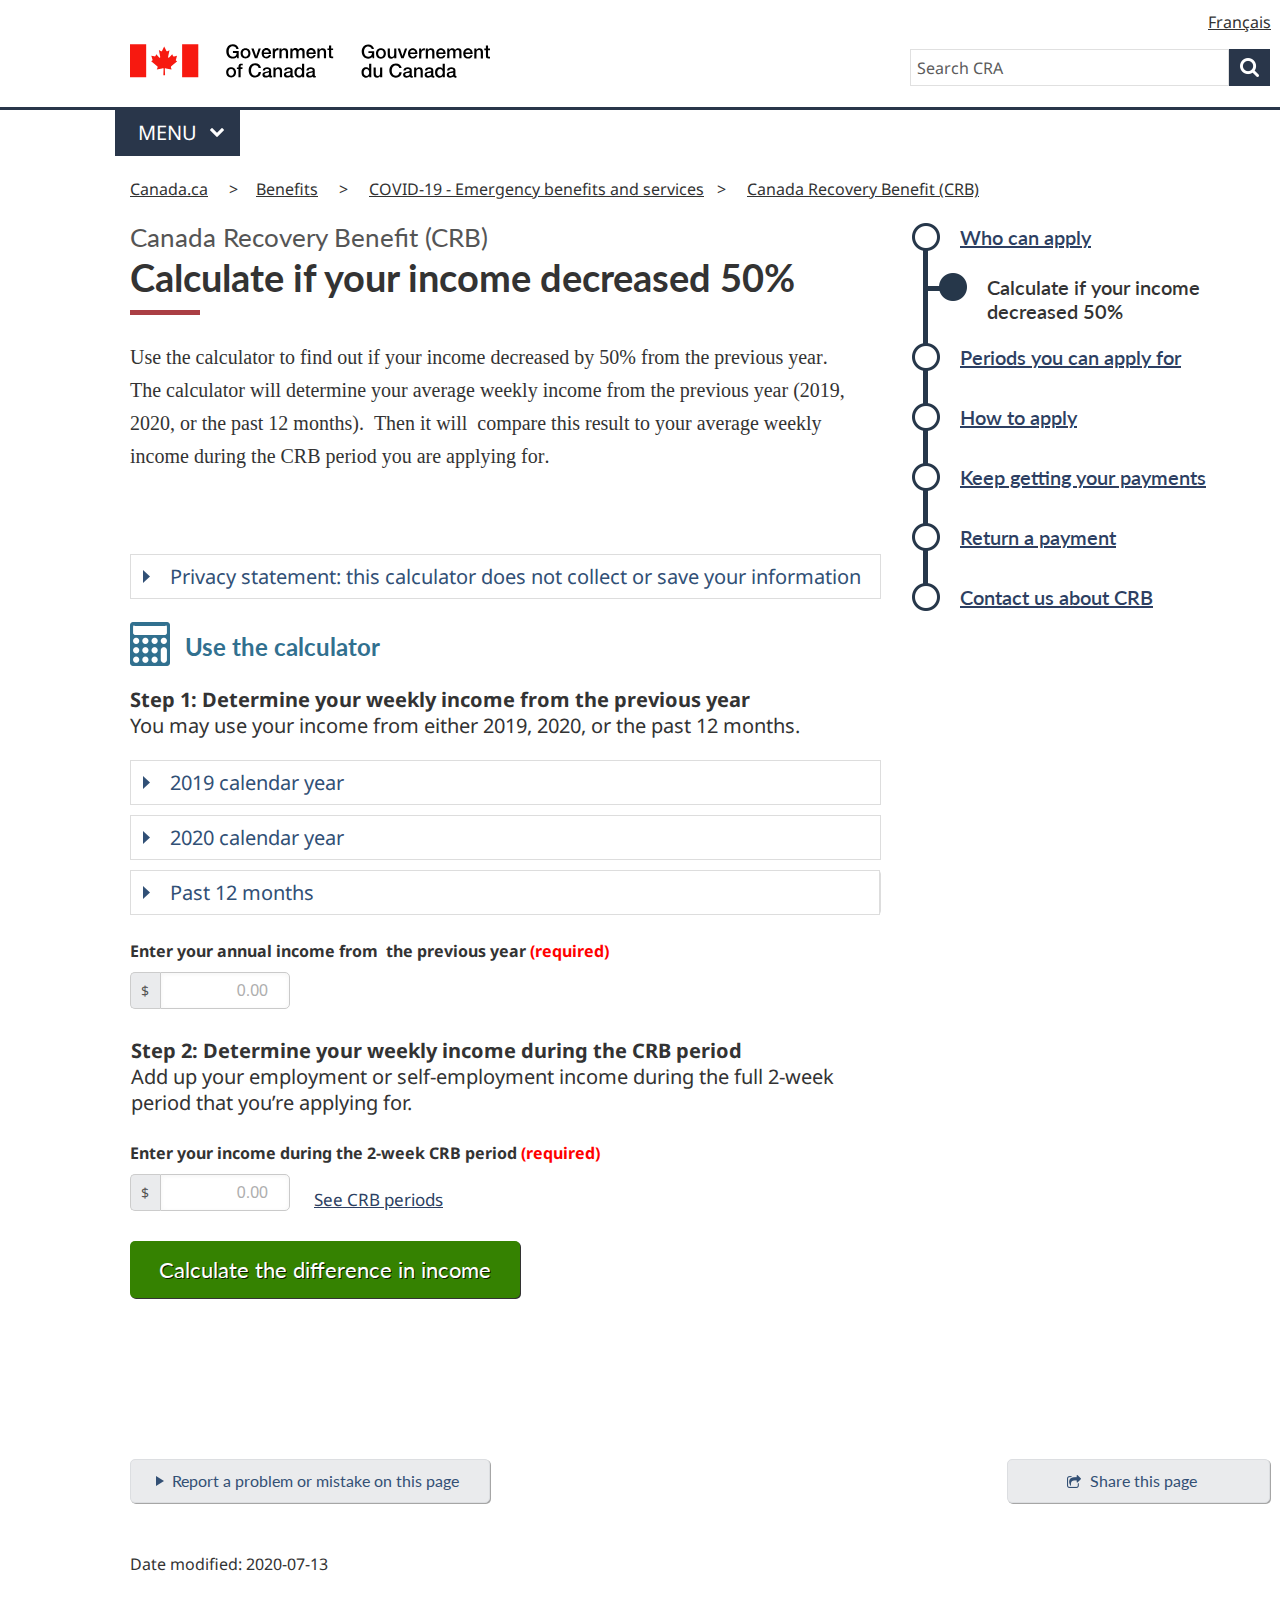
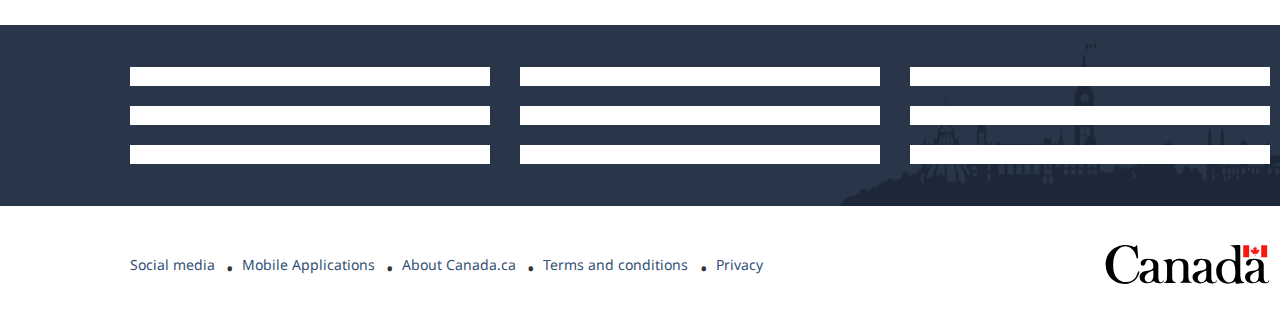
==== commit 3dd683ca: "new streamlined option" ====
--- a/index.html
+++ b/index.html
@@ -40,7 +40,7 @@
 
         <!-- MenuARROW (Shape) -->
         <div id="u2" class="ax_default icon" data-label="MenuARROW">
-          <img id="u2_img" class="img " src="images/cerb_with_cra/regen/menuarrow_u2.png"/>
+          <img id="u2_img" class="img " src="images/cerb_with_cra/menuarrow_u2.png"/>
         </div>
       </div>
 
@@ -62,7 +62,7 @@
 
               <!-- Unnamed (Triangle) -->
               <div id="u6" class="ax_default flow_shape">
-                <img id="u6_img" class="img " src="images/cerb_with_cra/regen/u6.png"/>
+                <img id="u6_img" class="img " src="images/cerb_with_cra/u6.png"/>
               </div>
             </div>
           </div>
@@ -83,7 +83,7 @@
 
               <!-- Unnamed (Triangle) -->
               <div id="u9" class="ax_default flow_shape">
-                <img id="u9_img" class="img " src="images/cerb_with_cra/regen/u6.png"/>
+                <img id="u9_img" class="img " src="images/cerb_with_cra/u6.png"/>
               </div>
             </div>
 
@@ -98,7 +98,7 @@
 
             <!-- Unnamed (Horizontal Line) -->
             <div id="u12" class="ax_default line">
-              <img id="u12_img" class="img " src="images/cerb_with_cra/regen/u12.png"/>
+              <img id="u12_img" class="img " src="images/cerb_with_cra/u12.png"/>
             </div>
 
             <!-- Unnamed (Rectangle) -->
@@ -141,7 +141,7 @@
 
                     <!-- Unnamed (Shape) -->
                     <div id="u19" class="ax_default icon">
-                      <img id="u19_img" class="img " src="images/cerb_with_cra/regen/u19.png"/>
+                      <img id="u19_img" class="img " src="images/cerb_with_cra/u19.png"/>
                     </div>
                   </div>
                 </div>
@@ -180,7 +180,7 @@
 
                     <!-- Unnamed (Shape) -->
                     <div id="u25" class="ax_default icon">
-                      <img id="u25_img" class="img " src="images/cerb_with_cra/regen/u19.png"/>
+                      <img id="u25_img" class="img " src="images/cerb_with_cra/u19.png"/>
                     </div>
                   </div>
                 </div>
@@ -219,7 +219,7 @@
 
                     <!-- Unnamed (Shape) -->
                     <div id="u31" class="ax_default icon">
-                      <img id="u31_img" class="img " src="images/cerb_with_cra/regen/u19.png"/>
+                      <img id="u31_img" class="img " src="images/cerb_with_cra/u19.png"/>
                     </div>
                   </div>
                 </div>
@@ -258,7 +258,7 @@
 
                     <!-- Unnamed (Shape) -->
                     <div id="u37" class="ax_default icon">
-                      <img id="u37_img" class="img " src="images/cerb_with_cra/regen/u19.png"/>
+                      <img id="u37_img" class="img " src="images/cerb_with_cra/u19.png"/>
                     </div>
                   </div>
                 </div>
@@ -297,7 +297,7 @@
 
                     <!-- Unnamed (Shape) -->
                     <div id="u43" class="ax_default icon">
-                      <img id="u43_img" class="img " src="images/cerb_with_cra/regen/u19.png"/>
+                      <img id="u43_img" class="img " src="images/cerb_with_cra/u19.png"/>
                     </div>
                   </div>
                 </div>
@@ -339,7 +339,7 @@
 
                       <!-- Unnamed (Shape) -->
                       <div id="u50" class="ax_default icon">
-                        <img id="u50_img" class="img " src="images/cerb_with_cra/regen/u19.png"/>
+                        <img id="u50_img" class="img " src="images/cerb_with_cra/u19.png"/>
                       </div>
                     </div>
                   </div>
@@ -379,7 +379,7 @@
 
                     <!-- Unnamed (Shape) -->
                     <div id="u56" class="ax_default icon">
-                      <img id="u56_img" class="img " src="images/cerb_with_cra/regen/u19.png"/>
+                      <img id="u56_img" class="img " src="images/cerb_with_cra/u19.png"/>
                     </div>
                   </div>
                 </div>
@@ -418,7 +418,7 @@
 
                     <!-- Unnamed (Shape) -->
                     <div id="u62" class="ax_default icon">
-                      <img id="u62_img" class="img " src="images/cerb_with_cra/regen/u19.png"/>
+                      <img id="u62_img" class="img " src="images/cerb_with_cra/u19.png"/>
                     </div>
                   </div>
                 </div>
@@ -457,7 +457,7 @@
 
                     <!-- Unnamed (Shape) -->
                     <div id="u68" class="ax_default icon">
-                      <img id="u68_img" class="img " src="images/cerb_with_cra/regen/u19.png"/>
+                      <img id="u68_img" class="img " src="images/cerb_with_cra/u19.png"/>
                     </div>
                   </div>
                 </div>
@@ -496,7 +496,7 @@
 
                     <!-- Unnamed (Shape) -->
                     <div id="u74" class="ax_default icon">
-                      <img id="u74_img" class="img " src="images/cerb_with_cra/regen/u19.png"/>
+                      <img id="u74_img" class="img " src="images/cerb_with_cra/u19.png"/>
                     </div>
                   </div>
                 </div>
@@ -535,7 +535,7 @@
 
                     <!-- Unnamed (Shape) -->
                     <div id="u80" class="ax_default icon">
-                      <img id="u80_img" class="img " src="images/cerb_with_cra/regen/u19.png"/>
+                      <img id="u80_img" class="img " src="images/cerb_with_cra/u19.png"/>
                     </div>
                   </div>
                 </div>
@@ -574,7 +574,7 @@
 
                     <!-- Unnamed (Shape) -->
                     <div id="u86" class="ax_default icon">
-                      <img id="u86_img" class="img " src="images/cerb_with_cra/regen/u19.png"/>
+                      <img id="u86_img" class="img " src="images/cerb_with_cra/u19.png"/>
                     </div>
                   </div>
                 </div>
@@ -610,7 +610,7 @@
 
               <!-- Unnamed (Triangle) -->
               <div id="u91" class="ax_default flow_shape">
-                <img id="u91_img" class="img " src="images/cerb_with_cra/regen/u6.png"/>
+                <img id="u91_img" class="img " src="images/cerb_with_cra/u6.png"/>
               </div>
             </div>
 
@@ -663,7 +663,7 @@
 
         <!-- Unnamed (Shape) -->
         <div id="u99" class="ax_default icon">
-          <img id="u99_img" class="img " src="images/cerb_with_cra/regen/u99.png"/>
+          <img id="u99_img" class="img " src="images/cerb_with_cra/u99.png"/>
         </div>
       </div>
 
@@ -684,7 +684,7 @@
 
             <!-- Unnamed (Horizontal Line) -->
             <div id="u103" class="ax_default line">
-              <img id="u103_img" class="img " src="images/cerb_with_cra/regen/u103.png"/>
+              <img id="u103_img" class="img " src="images/cerb_with_cra/u103.png"/>
             </div>
 
             <!-- Unnamed (Rectangle) -->
@@ -708,7 +708,7 @@
 
               <!-- Unnamed (Image) -->
               <div id="u107" class="ax_default image">
-                <img id="u107_img" class="img " src="images/cerb_with_cra/regen/u107.png"/>
+                <img id="u107_img" class="img " src="images/cerb_with_cra/u107.png"/>
               </div>
             </div>
 
@@ -725,7 +725,7 @@
 
               <!-- Unnamed (Image) -->
               <div id="u110" class="ax_default image">
-                <img id="u110_img" class="img " src="images/cerb_with_cra/regen/u110.png"/>
+                <img id="u110_img" class="img " src="images/cerb_with_cra/u110.png"/>
               </div>
             </div>
 
@@ -742,7 +742,7 @@
 
               <!-- Unnamed (SVG) -->
               <div id="u113" class="ax_default image">
-                <img id="u113_img" class="img " src="images/cerb_with_cra/regen/u113.svg"/>
+                <img id="u113_img" class="img " src="images/cerb_with_cra/u113.svg"/>
               </div>
             </div>
 
@@ -767,7 +767,7 @@
 
                 <!-- Unnamed (Shape) -->
                 <div id="u118" class="ax_default icon">
-                  <img id="u118_img" class="img " src="images/cerb_with_cra/regen/u118.png"/>
+                  <img id="u118_img" class="img " src="images/cerb_with_cra/u118.png"/>
                 </div>
               </div>
             </div>
@@ -785,7 +785,7 @@
 
               <!-- Unnamed (Image) -->
               <div id="u121" class="ax_default image">
-                <img id="u121_img" class="img " src="images/cerb_with_cra/regen/u121.png"/>
+                <img id="u121_img" class="img " src="images/cerb_with_cra/u121.png"/>
               </div>
             </div>
 
@@ -810,7 +810,7 @@
 
                 <!-- Unnamed (Shape) -->
                 <div id="u126" class="ax_default icon">
-                  <img id="u126_img" class="img " src="images/cerb_with_cra/regen/u126.png"/>
+                  <img id="u126_img" class="img " src="images/cerb_with_cra/u126.png"/>
                 </div>
               </div>
             </div>
@@ -831,12 +831,12 @@
 
                 <!-- Unnamed (Shape) -->
                 <div id="u130" class="ax_default icon">
-                  <img id="u130_img" class="img " src="images/cerb_with_cra/regen/u130.png"/>
+                  <img id="u130_img" class="img " src="images/cerb_with_cra/u130.png"/>
                 </div>
 
                 <!-- Unnamed (Shape) -->
                 <div id="u131" class="ax_default icon">
-                  <img id="u131_img" class="img " src="images/cerb_with_cra/regen/u131.png"/>
+                  <img id="u131_img" class="img " src="images/cerb_with_cra/u131.png"/>
                 </div>
               </div>
             </div>
@@ -862,7 +862,7 @@
 
                 <!-- Unnamed (Shape) -->
                 <div id="u136" class="ax_default icon">
-                  <img id="u136_img" class="img " src="images/cerb_with_cra/regen/u136.png"/>
+                  <img id="u136_img" class="img " src="images/cerb_with_cra/u136.png"/>
                 </div>
               </div>
             </div>
@@ -888,7 +888,7 @@
 
                 <!-- Unnamed (Image) -->
                 <div id="u141" class="ax_default image">
-                  <img id="u141_img" class="img " src="images/cerb_with_cra/regen/u141.png"/>
+                  <img id="u141_img" class="img " src="images/cerb_with_cra/u141.png"/>
                 </div>
               </div>
             </div>
@@ -914,7 +914,7 @@
 
                 <!-- Unnamed (Shape) -->
                 <div id="u146" class="ax_default icon">
-                  <img id="u146_img" class="img " src="images/cerb_with_cra/regen/u146.png"/>
+                  <img id="u146_img" class="img " src="images/cerb_with_cra/u146.png"/>
                 </div>
               </div>
             </div>
@@ -932,7 +932,7 @@
 
               <!-- Unnamed (Shape) -->
               <div id="u149" class="ax_default icon">
-                <img id="u149_img" class="img " src="images/cerb_with_cra/regen/u149.png"/>
+                <img id="u149_img" class="img " src="images/cerb_with_cra/u149.png"/>
               </div>
             </div>
 
@@ -957,7 +957,7 @@
 
                 <!-- Unnamed (Shape) -->
                 <div id="u154" class="ax_default icon">
-                  <img id="u154_img" class="img " src="images/cerb_with_cra/regen/u154.png"/>
+                  <img id="u154_img" class="img " src="images/cerb_with_cra/u154.png"/>
                 </div>
               </div>
             </div>
@@ -983,7 +983,7 @@
 
                 <!-- Unnamed (Shape) -->
                 <div id="u159" class="ax_default icon">
-                  <img id="u159_img" class="img " src="images/cerb_with_cra/regen/u159.png"/>
+                  <img id="u159_img" class="img " src="images/cerb_with_cra/u159.png"/>
                 </div>
               </div>
             </div>
@@ -1001,13 +1001,13 @@
 
               <!-- Unnamed (Image) -->
               <div id="u162" class="ax_default image">
-                <img id="u162_img" class="img " src="images/cerb_with_cra/regen/u162.png"/>
+                <img id="u162_img" class="img " src="images/cerb_with_cra/u162.png"/>
               </div>
             </div>
 
             <!-- BT_XShare (Shape) -->
             <div id="u163" class="ax_default icon" data-label="BT_XShare">
-              <img id="u163_img" class="img " src="images/cerb_with_cra/regen/bt_xshare_u163.png"/>
+              <img id="u163_img" class="img " src="images/cerb_with_cra/bt_xshare_u163.png"/>
             </div>
 
             <!-- Unnamed (Rectangle) -->
@@ -1043,7 +1043,7 @@
 
       <!-- Unnamed (Horizontal Line) -->
       <div id="u168" class="ax_default line">
-        <img id="u168_img" class="img " src="images/cerb_with_cra/regen/u168.png"/>
+        <img id="u168_img" class="img " src="images/cerb_with_cra/u168.png"/>
       </div>
 
       <!-- Unnamed (Rectangle) -->
@@ -5859,12 +5859,12 @@
 
             <!-- Unnamed (Horizontal Line) -->
             <div id="u768" class="ax_default line">
-              <img id="u768_img" class="img " src="images/cerb_with_cra/regen/u768.png"/>
+              <img id="u768_img" class="img " src="images/cerb_with_cra/u768.png"/>
             </div>
 
             <!-- Unnamed (SVG) -->
             <div id="u769" class="ax_default image">
-              <img id="u769_img" class="img " src="images/cerb_with_cra/regen/u769.svg"/>
+              <img id="u769_img" class="img " src="images/cerb_with_cra/u769.svg"/>
             </div>
 
             <!-- Unnamed (Rectangle) -->
@@ -5888,7 +5888,7 @@
 
                 <!-- Unnamed (Shape) -->
                 <div id="u774" class="ax_default icon">
-                  <img id="u774_img" class="img " src="images/cerb_with_cra/regen/u774.png"/>
+                  <img id="u774_img" class="img " src="images/cerb_with_cra/u774.png"/>
                 </div>
               </div>
 
@@ -5913,7 +5913,7 @@
 
             <!-- Unnamed (Horizontal Line) -->
             <div id="u778" class="ax_default line">
-              <img id="u778_img" class="img " src="images/cerb_with_cra/regen/u768.png"/>
+              <img id="u778_img" class="img " src="images/cerb_with_cra/u768.png"/>
             </div>
           </div>
         </div>
@@ -5955,7 +5955,7 @@
 
               <!-- Unnamed (Image) -->
               <div id="u785" class="ax_default image">
-                <img id="u785_img" class="img " src="images/cerb_with_cra/regen/u785.png"/>
+                <img id="u785_img" class="img " src="images/cerb_with_cra/u785.png"/>
               </div>
 
               <!-- Unnamed (Rectangle) -->
@@ -6032,7 +6032,7 @@
 
               <!-- Unnamed (SVG) -->
               <div id="u795" class="ax_default image">
-                <img id="u795_img" class="img " src="images/cerb_with_cra/regen/u795.svg"/>
+                <img id="u795_img" class="img " src="images/cerb_with_cra/u795.svg"/>
               </div>
 
               <!-- Unnamed (Rectangle) -->
@@ -6118,14 +6118,14 @@
 
       <!-- Unnamed (Horizontal Line) -->
       <div id="u806" class="ax_default line">
-        <img id="u806_img" class="img " src="images/cerb_with_cra/regen/u168.png"/>
+        <img id="u806_img" class="img " src="images/cerb_with_cra/u168.png"/>
       </div>
 
       <!-- Unnamed (Rectangle) -->
       <div id="u807" class="ax_default paragraph">
         <div id="u807_div" class=""></div>
         <div id="u807_text" class="text ">
-          <p><span>Canada Emergency Response Benefit (CERB)</span></p>
+          <p><span>Canada Recovery Benefit (CRB)</span></p>
         </div>
       </div>
 
@@ -6136,7 +6136,7 @@
 
             <!-- Unnamed (Vertical Line) -->
             <div id="u809" class="ax_default line">
-              <img id="u809_img" class="img " src="images/cerb_with_cra/regen/u809.png"/>
+              <img id="u809_img" class="img " src="images/cerb_with_cra/u809.png"/>
             </div>
 
             <!-- DP_Subway1 (Dynamic Panel) -->
@@ -6149,7 +6149,7 @@
 
                     <!-- Unnamed (Ellipse) -->
                     <div id="u812" class="ax_default ellipse">
-                      <img id="u812_img" class="img " src="images/cerb_with_cra/regen/u812.png"/>
+                      <img id="u812_img" class="img " src="images/cerb_with_cra/u812.png"/>
                     </div>
 
                     <!-- Unnamed (Rectangle) -->
@@ -6170,7 +6170,7 @@
 
                     <!-- Unnamed (Ellipse) -->
                     <div id="u815" class="ax_default ellipse">
-                      <img id="u815_img" class="img " src="images/cerb_with_cra/regen/u815.png"/>
+                      <img id="u815_img" class="img " src="images/cerb_with_cra/u815.png"/>
                     </div>
 
                     <!-- Unnamed (Rectangle) -->
@@ -6188,7 +6188,7 @@
 
                   <!-- Unnamed (Ellipse) -->
                   <div id="u817" class="ax_default ellipse">
-                    <img id="u817_img" class="img " src="images/cerb_with_cra/regen/u817.png"/>
+                    <img id="u817_img" class="img " src="images/cerb_with_cra/u817.png"/>
                   </div>
 
                   <!-- Unnamed (Rectangle) -->
@@ -6212,7 +6212,7 @@
 
                     <!-- Unnamed (Ellipse) -->
                     <div id="u821" class="ax_default ellipse">
-                      <img id="u821_img" class="img " src="images/cerb_with_cra/regen/u812.png"/>
+                      <img id="u821_img" class="img " src="images/cerb_with_cra/u812.png"/>
                     </div>
 
                     <!-- Unnamed (Rectangle) -->
@@ -6233,7 +6233,7 @@
 
                     <!-- Unnamed (Ellipse) -->
                     <div id="u824" class="ax_default ellipse">
-                      <img id="u824_img" class="img " src="images/cerb_with_cra/regen/u815.png"/>
+                      <img id="u824_img" class="img " src="images/cerb_with_cra/u815.png"/>
                     </div>
 
                     <!-- Unnamed (Rectangle) -->
@@ -6251,7 +6251,7 @@
 
                   <!-- Unnamed (Ellipse) -->
                   <div id="u826" class="ax_default ellipse">
-                    <img id="u826_img" class="img " src="images/cerb_with_cra/regen/u817.png"/>
+                    <img id="u826_img" class="img " src="images/cerb_with_cra/u817.png"/>
                   </div>
 
                   <!-- Unnamed (Rectangle) -->
@@ -6275,7 +6275,7 @@
 
                     <!-- Unnamed (Ellipse) -->
                     <div id="u830" class="ax_default ellipse">
-                      <img id="u830_img" class="img " src="images/cerb_with_cra/regen/u812.png"/>
+                      <img id="u830_img" class="img " src="images/cerb_with_cra/u812.png"/>
                     </div>
 
                     <!-- Unnamed (Rectangle) -->
@@ -6296,7 +6296,7 @@
 
                     <!-- Unnamed (Ellipse) -->
                     <div id="u833" class="ax_default ellipse">
-                      <img id="u833_img" class="img " src="images/cerb_with_cra/regen/u815.png"/>
+                      <img id="u833_img" class="img " src="images/cerb_with_cra/u815.png"/>
                     </div>
 
                     <!-- Unnamed (Rectangle) -->
@@ -6314,7 +6314,7 @@
 
                   <!-- Unnamed (Ellipse) -->
                   <div id="u835" class="ax_default ellipse">
-                    <img id="u835_img" class="img " src="images/cerb_with_cra/regen/u817.png"/>
+                    <img id="u835_img" class="img " src="images/cerb_with_cra/u817.png"/>
                   </div>
 
                   <!-- Unnamed (Rectangle) -->
@@ -6338,7 +6338,7 @@
 
                     <!-- Unnamed (Ellipse) -->
                     <div id="u839" class="ax_default ellipse">
-                      <img id="u839_img" class="img " src="images/cerb_with_cra/regen/u812.png"/>
+                      <img id="u839_img" class="img " src="images/cerb_with_cra/u812.png"/>
                     </div>
 
                     <!-- Unnamed (Rectangle) -->
@@ -6359,7 +6359,7 @@
 
                     <!-- Unnamed (Ellipse) -->
                     <div id="u842" class="ax_default ellipse">
-                      <img id="u842_img" class="img " src="images/cerb_with_cra/regen/u815.png"/>
+                      <img id="u842_img" class="img " src="images/cerb_with_cra/u815.png"/>
                     </div>
 
                     <!-- Unnamed (Rectangle) -->
@@ -6377,7 +6377,7 @@
 
                   <!-- Unnamed (Ellipse) -->
                   <div id="u844" class="ax_default ellipse">
-                    <img id="u844_img" class="img " src="images/cerb_with_cra/regen/u817.png"/>
+                    <img id="u844_img" class="img " src="images/cerb_with_cra/u817.png"/>
                   </div>
 
                   <!-- Unnamed (Rectangle) -->
@@ -6401,7 +6401,7 @@
 
                     <!-- Unnamed (Ellipse) -->
                     <div id="u848" class="ax_default ellipse">
-                      <img id="u848_img" class="img " src="images/cerb_with_cra/regen/u812.png"/>
+                      <img id="u848_img" class="img " src="images/cerb_with_cra/u812.png"/>
                     </div>
 
                     <!-- Unnamed (Rectangle) -->
@@ -6422,7 +6422,7 @@
 
                     <!-- Unnamed (Ellipse) -->
                     <div id="u851" class="ax_default ellipse">
-                      <img id="u851_img" class="img " src="images/cerb_with_cra/regen/u815.png"/>
+                      <img id="u851_img" class="img " src="images/cerb_with_cra/u815.png"/>
                     </div>
 
                     <!-- Unnamed (Rectangle) -->
@@ -6440,7 +6440,7 @@
 
                   <!-- Unnamed (Ellipse) -->
                   <div id="u853" class="ax_default ellipse">
-                    <img id="u853_img" class="img " src="images/cerb_with_cra/regen/u817.png"/>
+                    <img id="u853_img" class="img " src="images/cerb_with_cra/u817.png"/>
                   </div>
 
                   <!-- Unnamed (Rectangle) -->
@@ -6464,7 +6464,7 @@
 
                     <!-- Unnamed (Ellipse) -->
                     <div id="u857" class="ax_default ellipse">
-                      <img id="u857_img" class="img " src="images/cerb_with_cra/regen/u812.png"/>
+                      <img id="u857_img" class="img " src="images/cerb_with_cra/u812.png"/>
                     </div>
 
                     <!-- Unnamed (Rectangle) -->
@@ -6485,7 +6485,7 @@
 
                     <!-- Unnamed (Ellipse) -->
                     <div id="u860" class="ax_default ellipse">
-                      <img id="u860_img" class="img " src="images/cerb_with_cra/regen/u815.png"/>
+                      <img id="u860_img" class="img " src="images/cerb_with_cra/u815.png"/>
                     </div>
 
                     <!-- Unnamed (Rectangle) -->
@@ -6503,7 +6503,7 @@
 
                   <!-- Unnamed (Ellipse) -->
                   <div id="u862" class="ax_default ellipse">
-                    <img id="u862_img" class="img " src="images/cerb_with_cra/regen/u817.png"/>
+                    <img id="u862_img" class="img " src="images/cerb_with_cra/u817.png"/>
                   </div>
 
                   <!-- Unnamed (Rectangle) -->
@@ -6527,7 +6527,7 @@
 
                     <!-- Unnamed (Ellipse) -->
                     <div id="u866" class="ax_default ellipse">
-                      <img id="u866_img" class="img " src="images/cerb_with_cra/regen/u815.png"/>
+                      <img id="u866_img" class="img " src="images/cerb_with_cra/u815.png"/>
                     </div>
 
                     <!-- Unnamed (Rectangle) -->
@@ -6548,7 +6548,7 @@
 
                     <!-- Unnamed (Ellipse) -->
                     <div id="u869" class="ax_default ellipse">
-                      <img id="u869_img" class="img " src="images/cerb_with_cra/regen/u812.png"/>
+                      <img id="u869_img" class="img " src="images/cerb_with_cra/u812.png"/>
                     </div>
 
                     <!-- Unnamed (Rectangle) -->
@@ -6566,7 +6566,7 @@
 
                   <!-- Unnamed (Ellipse) -->
                   <div id="u871" class="ax_default ellipse">
-                    <img id="u871_img" class="img " src="images/cerb_with_cra/regen/u817.png"/>
+                    <img id="u871_img" class="img " src="images/cerb_with_cra/u817.png"/>
                   </div>
 
                   <!-- Unnamed (Rectangle) -->
@@ -6582,7 +6582,7 @@
 
             <!-- Unnamed (Horizontal Line) -->
             <div id="u873" class="ax_default line">
-              <img id="u873_img" class="img " src="images/cerb_with_cra/regen/u873.png"/>
+              <img id="u873_img" class="img " src="images/cerb_with_cra/u873.png"/>
             </div>
           </div>
         </div>
@@ -6591,7 +6591,7 @@
 
             <!-- Unnamed (Vertical Line) -->
             <div id="u874" class="ax_default line">
-              <img id="u874_img" class="img " src="images/cerb_with_cra/regen/u874.png"/>
+              <img id="u874_img" class="img " src="images/cerb_with_cra/u874.png"/>
             </div>
 
             <!-- DP_Subway1 (Dynamic Panel) -->
@@ -6604,7 +6604,7 @@
 
                     <!-- Unnamed (Ellipse) -->
                     <div id="u877" class="ax_default ellipse">
-                      <img id="u877_img" class="img " src="images/cerb_with_cra/regen/u815.png"/>
+                      <img id="u877_img" class="img " src="images/cerb_with_cra/u815.png"/>
                     </div>
 
                     <!-- Unnamed (Rectangle) -->
@@ -6625,7 +6625,7 @@
 
                     <!-- Unnamed (Ellipse) -->
                     <div id="u880" class="ax_default ellipse">
-                      <img id="u880_img" class="img " src="images/cerb_with_cra/regen/u812.png"/>
+                      <img id="u880_img" class="img " src="images/cerb_with_cra/u812.png"/>
                     </div>
 
                     <!-- Unnamed (Rectangle) -->
@@ -6643,7 +6643,7 @@
 
                   <!-- Unnamed (Ellipse) -->
                   <div id="u882" class="ax_default ellipse">
-                    <img id="u882_img" class="img " src="images/cerb_with_cra/regen/u817.png"/>
+                    <img id="u882_img" class="img " src="images/cerb_with_cra/u817.png"/>
                   </div>
 
                   <!-- Unnamed (Rectangle) -->
@@ -6667,7 +6667,7 @@
 
                     <!-- Unnamed (Ellipse) -->
                     <div id="u886" class="ax_default ellipse">
-                      <img id="u886_img" class="img " src="images/cerb_with_cra/regen/u812.png"/>
+                      <img id="u886_img" class="img " src="images/cerb_with_cra/u812.png"/>
                     </div>
 
                     <!-- Unnamed (Rectangle) -->
@@ -6688,7 +6688,7 @@
 
                     <!-- Unnamed (Ellipse) -->
                     <div id="u889" class="ax_default ellipse">
-                      <img id="u889_img" class="img " src="images/cerb_with_cra/regen/u815.png"/>
+                      <img id="u889_img" class="img " src="images/cerb_with_cra/u815.png"/>
                     </div>
 
                     <!-- Unnamed (Rectangle) -->
@@ -6706,7 +6706,7 @@
 
                   <!-- Unnamed (Ellipse) -->
                   <div id="u891" class="ax_default ellipse">
-                    <img id="u891_img" class="img " src="images/cerb_with_cra/regen/u817.png"/>
+                    <img id="u891_img" class="img " src="images/cerb_with_cra/u817.png"/>
                   </div>
 
                   <!-- Unnamed (Rectangle) -->
@@ -6730,7 +6730,7 @@
 
                     <!-- Unnamed (Ellipse) -->
                     <div id="u895" class="ax_default ellipse">
-                      <img id="u895_img" class="img " src="images/cerb_with_cra/regen/u812.png"/>
+                      <img id="u895_img" class="img " src="images/cerb_with_cra/u812.png"/>
                     </div>
 
                     <!-- Unnamed (Rectangle) -->
@@ -6751,7 +6751,7 @@
 
                     <!-- Unnamed (Ellipse) -->
                     <div id="u898" class="ax_default ellipse">
-                      <img id="u898_img" class="img " src="images/cerb_with_cra/regen/u815.png"/>
+                      <img id="u898_img" class="img " src="images/cerb_with_cra/u815.png"/>
                     </div>
 
                     <!-- Unnamed (Rectangle) -->
@@ -6769,7 +6769,7 @@
 
                   <!-- Unnamed (Ellipse) -->
                   <div id="u900" class="ax_default ellipse">
-                    <img id="u900_img" class="img " src="images/cerb_with_cra/regen/u817.png"/>
+                    <img id="u900_img" class="img " src="images/cerb_with_cra/u817.png"/>
                   </div>
 
                   <!-- Unnamed (Rectangle) -->
@@ -6793,7 +6793,7 @@
 
                     <!-- Unnamed (Ellipse) -->
                     <div id="u904" class="ax_default ellipse">
-                      <img id="u904_img" class="img " src="images/cerb_with_cra/regen/u812.png"/>
+                      <img id="u904_img" class="img " src="images/cerb_with_cra/u812.png"/>
                     </div>
 
                     <!-- Unnamed (Rectangle) -->
@@ -6814,7 +6814,7 @@
 
                     <!-- Unnamed (Ellipse) -->
                     <div id="u907" class="ax_default ellipse">
-                      <img id="u907_img" class="img " src="images/cerb_with_cra/regen/u815.png"/>
+                      <img id="u907_img" class="img " src="images/cerb_with_cra/u815.png"/>
                     </div>
 
                     <!-- Unnamed (Rectangle) -->
@@ -6832,7 +6832,7 @@
 
                   <!-- Unnamed (Ellipse) -->
                   <div id="u909" class="ax_default ellipse">
-                    <img id="u909_img" class="img " src="images/cerb_with_cra/regen/u817.png"/>
+                    <img id="u909_img" class="img " src="images/cerb_with_cra/u817.png"/>
                   </div>
 
                   <!-- Unnamed (Rectangle) -->
@@ -6856,7 +6856,7 @@
 
                     <!-- Unnamed (Ellipse) -->
                     <div id="u913" class="ax_default ellipse">
-                      <img id="u913_img" class="img " src="images/cerb_with_cra/regen/u812.png"/>
+                      <img id="u913_img" class="img " src="images/cerb_with_cra/u812.png"/>
                     </div>
 
                     <!-- Unnamed (Rectangle) -->
@@ -6877,7 +6877,7 @@
 
                     <!-- Unnamed (Ellipse) -->
                     <div id="u916" class="ax_default ellipse">
-                      <img id="u916_img" class="img " src="images/cerb_with_cra/regen/u815.png"/>
+                      <img id="u916_img" class="img " src="images/cerb_with_cra/u815.png"/>
                     </div>
 
                     <!-- Unnamed (Rectangle) -->
@@ -6895,7 +6895,7 @@
 
                   <!-- Unnamed (Ellipse) -->
                   <div id="u918" class="ax_default ellipse">
-                    <img id="u918_img" class="img " src="images/cerb_with_cra/regen/u817.png"/>
+                    <img id="u918_img" class="img " src="images/cerb_with_cra/u817.png"/>
                   </div>
 
                   <!-- Unnamed (Rectangle) -->
@@ -6915,7 +6915,7 @@
 
             <!-- Unnamed (Vertical Line) -->
             <div id="u920" class="ax_default line">
-              <img id="u920_img" class="img " src="images/cerb_with_cra/regen/u874.png"/>
+              <img id="u920_img" class="img " src="images/cerb_with_cra/u874.png"/>
             </div>
 
             <!-- DP_Subway1 (Dynamic Panel) -->
@@ -6928,7 +6928,7 @@
 
                     <!-- Unnamed (Ellipse) -->
                     <div id="u923" class="ax_default ellipse">
-                      <img id="u923_img" class="img " src="images/cerb_with_cra/regen/u812.png"/>
+                      <img id="u923_img" class="img " src="images/cerb_with_cra/u812.png"/>
                     </div>
 
                     <!-- Unnamed (Rectangle) -->
@@ -6949,7 +6949,7 @@
 
                     <!-- Unnamed (Ellipse) -->
                     <div id="u926" class="ax_default ellipse">
-                      <img id="u926_img" class="img " src="images/cerb_with_cra/regen/u815.png"/>
+                      <img id="u926_img" class="img " src="images/cerb_with_cra/u815.png"/>
                     </div>
 
                     <!-- Unnamed (Rectangle) -->
@@ -6967,7 +6967,7 @@
 
                   <!-- Unnamed (Ellipse) -->
                   <div id="u928" class="ax_default ellipse">
-                    <img id="u928_img" class="img " src="images/cerb_with_cra/regen/u817.png"/>
+                    <img id="u928_img" class="img " src="images/cerb_with_cra/u817.png"/>
                   </div>
 
                   <!-- Unnamed (Rectangle) -->
@@ -6991,7 +6991,7 @@
 
                     <!-- Unnamed (Ellipse) -->
                     <div id="u932" class="ax_default ellipse">
-                      <img id="u932_img" class="img " src="images/cerb_with_cra/regen/u815.png"/>
+                      <img id="u932_img" class="img " src="images/cerb_with_cra/u815.png"/>
                     </div>
 
                     <!-- Unnamed (Rectangle) -->
@@ -7012,7 +7012,7 @@
 
                     <!-- Unnamed (Ellipse) -->
                     <div id="u935" class="ax_default ellipse">
-                      <img id="u935_img" class="img " src="images/cerb_with_cra/regen/u812.png"/>
+                      <img id="u935_img" class="img " src="images/cerb_with_cra/u812.png"/>
                     </div>
 
                     <!-- Unnamed (Rectangle) -->
@@ -7030,7 +7030,7 @@
 
                   <!-- Unnamed (Ellipse) -->
                   <div id="u937" class="ax_default ellipse">
-                    <img id="u937_img" class="img " src="images/cerb_with_cra/regen/u817.png"/>
+                    <img id="u937_img" class="img " src="images/cerb_with_cra/u817.png"/>
                   </div>
 
                   <!-- Unnamed (Rectangle) -->
@@ -7054,7 +7054,7 @@
 
                     <!-- Unnamed (Ellipse) -->
                     <div id="u941" class="ax_default ellipse">
-                      <img id="u941_img" class="img " src="images/cerb_with_cra/regen/u812.png"/>
+                      <img id="u941_img" class="img " src="images/cerb_with_cra/u812.png"/>
                     </div>
 
                     <!-- Unnamed (Rectangle) -->
@@ -7075,7 +7075,7 @@
 
                     <!-- Unnamed (Ellipse) -->
                     <div id="u944" class="ax_default ellipse">
-                      <img id="u944_img" class="img " src="images/cerb_with_cra/regen/u815.png"/>
+                      <img id="u944_img" class="img " src="images/cerb_with_cra/u815.png"/>
                     </div>
 
                     <!-- Unnamed (Rectangle) -->
@@ -7093,7 +7093,7 @@
 
                   <!-- Unnamed (Ellipse) -->
                   <div id="u946" class="ax_default ellipse">
-                    <img id="u946_img" class="img " src="images/cerb_with_cra/regen/u817.png"/>
+                    <img id="u946_img" class="img " src="images/cerb_with_cra/u817.png"/>
                   </div>
 
                   <!-- Unnamed (Rectangle) -->
@@ -7117,7 +7117,7 @@
 
                     <!-- Unnamed (Ellipse) -->
                     <div id="u950" class="ax_default ellipse">
-                      <img id="u950_img" class="img " src="images/cerb_with_cra/regen/u812.png"/>
+                      <img id="u950_img" class="img " src="images/cerb_with_cra/u812.png"/>
                     </div>
 
                     <!-- Unnamed (Rectangle) -->
@@ -7138,7 +7138,7 @@
 
                     <!-- Unnamed (Ellipse) -->
                     <div id="u953" class="ax_default ellipse">
-                      <img id="u953_img" class="img " src="images/cerb_with_cra/regen/u815.png"/>
+                      <img id="u953_img" class="img " src="images/cerb_with_cra/u815.png"/>
                     </div>
 
                     <!-- Unnamed (Rectangle) -->
@@ -7156,7 +7156,7 @@
 
                   <!-- Unnamed (Ellipse) -->
                   <div id="u955" class="ax_default ellipse">
-                    <img id="u955_img" class="img " src="images/cerb_with_cra/regen/u817.png"/>
+                    <img id="u955_img" class="img " src="images/cerb_with_cra/u817.png"/>
                   </div>
 
                   <!-- Unnamed (Rectangle) -->
@@ -7180,7 +7180,7 @@
 
                     <!-- Unnamed (Ellipse) -->
                     <div id="u959" class="ax_default ellipse">
-                      <img id="u959_img" class="img " src="images/cerb_with_cra/regen/u812.png"/>
+                      <img id="u959_img" class="img " src="images/cerb_with_cra/u812.png"/>
                     </div>
 
                     <!-- Unnamed (Rectangle) -->
@@ -7201,7 +7201,7 @@
 
                     <!-- Unnamed (Ellipse) -->
                     <div id="u962" class="ax_default ellipse">
-                      <img id="u962_img" class="img " src="images/cerb_with_cra/regen/u815.png"/>
+                      <img id="u962_img" class="img " src="images/cerb_with_cra/u815.png"/>
                     </div>
 
                     <!-- Unnamed (Rectangle) -->
@@ -7219,7 +7219,7 @@
 
                   <!-- Unnamed (Ellipse) -->
                   <div id="u964" class="ax_default ellipse">
-                    <img id="u964_img" class="img " src="images/cerb_with_cra/regen/u817.png"/>
+                    <img id="u964_img" class="img " src="images/cerb_with_cra/u817.png"/>
                   </div>
 
                   <!-- Unnamed (Rectangle) -->
@@ -7239,7 +7239,7 @@
 
             <!-- Unnamed (Vertical Line) -->
             <div id="u966" class="ax_default line">
-              <img id="u966_img" class="img " src="images/cerb_with_cra/regen/u874.png"/>
+              <img id="u966_img" class="img " src="images/cerb_with_cra/u874.png"/>
             </div>
 
             <!-- DP_Subway1 (Dynamic Panel) -->
@@ -7252,7 +7252,7 @@
 
                     <!-- Unnamed (Ellipse) -->
                     <div id="u969" class="ax_default ellipse">
-                      <img id="u969_img" class="img " src="images/cerb_with_cra/regen/u812.png"/>
+                      <img id="u969_img" class="img " src="images/cerb_with_cra/u812.png"/>
                     </div>
 
                     <!-- Unnamed (Rectangle) -->
@@ -7273,7 +7273,7 @@
 
                     <!-- Unnamed (Ellipse) -->
                     <div id="u972" class="ax_default ellipse">
-                      <img id="u972_img" class="img " src="images/cerb_with_cra/regen/u815.png"/>
+                      <img id="u972_img" class="img " src="images/cerb_with_cra/u815.png"/>
                     </div>
 
                     <!-- Unnamed (Rectangle) -->
@@ -7291,7 +7291,7 @@
 
                   <!-- Unnamed (Ellipse) -->
                   <div id="u974" class="ax_default ellipse">
-                    <img id="u974_img" class="img " src="images/cerb_with_cra/regen/u817.png"/>
+                    <img id="u974_img" class="img " src="images/cerb_with_cra/u817.png"/>
                   </div>
 
                   <!-- Unnamed (Rectangle) -->
@@ -7315,7 +7315,7 @@
 
                     <!-- Unnamed (Ellipse) -->
                     <div id="u978" class="ax_default ellipse">
-                      <img id="u978_img" class="img " src="images/cerb_with_cra/regen/u812.png"/>
+                      <img id="u978_img" class="img " src="images/cerb_with_cra/u812.png"/>
                     </div>
 
                     <!-- Unnamed (Rectangle) -->
@@ -7336,7 +7336,7 @@
 
                     <!-- Unnamed (Ellipse) -->
                     <div id="u981" class="ax_default ellipse">
-                      <img id="u981_img" class="img " src="images/cerb_with_cra/regen/u815.png"/>
+                      <img id="u981_img" class="img " src="images/cerb_with_cra/u815.png"/>
                     </div>
 
                     <!-- Unnamed (Rectangle) -->
@@ -7354,7 +7354,7 @@
 
                   <!-- Unnamed (Ellipse) -->
                   <div id="u983" class="ax_default ellipse">
-                    <img id="u983_img" class="img " src="images/cerb_with_cra/regen/u817.png"/>
+                    <img id="u983_img" class="img " src="images/cerb_with_cra/u817.png"/>
                   </div>
 
                   <!-- Unnamed (Rectangle) -->
@@ -7378,7 +7378,7 @@
 
                     <!-- Unnamed (Ellipse) -->
                     <div id="u987" class="ax_default ellipse">
-                      <img id="u987_img" class="img " src="images/cerb_with_cra/regen/u815.png"/>
+                      <img id="u987_img" class="img " src="images/cerb_with_cra/u815.png"/>
                     </div>
 
                     <!-- Unnamed (Rectangle) -->
@@ -7399,7 +7399,7 @@
 
                     <!-- Unnamed (Ellipse) -->
                     <div id="u990" class="ax_default ellipse">
-                      <img id="u990_img" class="img " src="images/cerb_with_cra/regen/u812.png"/>
+                      <img id="u990_img" class="img " src="images/cerb_with_cra/u812.png"/>
                     </div>
 
                     <!-- Unnamed (Rectangle) -->
@@ -7417,7 +7417,7 @@
 
                   <!-- Unnamed (Ellipse) -->
                   <div id="u992" class="ax_default ellipse">
-                    <img id="u992_img" class="img " src="images/cerb_with_cra/regen/u817.png"/>
+                    <img id="u992_img" class="img " src="images/cerb_with_cra/u817.png"/>
                   </div>
 
                   <!-- Unnamed (Rectangle) -->
@@ -7441,7 +7441,7 @@
 
                     <!-- Unnamed (Ellipse) -->
                     <div id="u996" class="ax_default ellipse">
-                      <img id="u996_img" class="img " src="images/cerb_with_cra/regen/u812.png"/>
+                      <img id="u996_img" class="img " src="images/cerb_with_cra/u812.png"/>
                     </div>
 
                     <!-- Unnamed (Rectangle) -->
@@ -7462,7 +7462,7 @@
 
                     <!-- Unnamed (Ellipse) -->
                     <div id="u999" class="ax_default ellipse">
-                      <img id="u999_img" class="img " src="images/cerb_with_cra/regen/u815.png"/>
+                      <img id="u999_img" class="img " src="images/cerb_with_cra/u815.png"/>
                     </div>
 
                     <!-- Unnamed (Rectangle) -->
@@ -7480,7 +7480,7 @@
 
                   <!-- Unnamed (Ellipse) -->
                   <div id="u1001" class="ax_default ellipse">
-                    <img id="u1001_img" class="img " src="images/cerb_with_cra/regen/u817.png"/>
+                    <img id="u1001_img" class="img " src="images/cerb_with_cra/u817.png"/>
                   </div>
 
                   <!-- Unnamed (Rectangle) -->
@@ -7504,7 +7504,7 @@
 
                     <!-- Unnamed (Ellipse) -->
                     <div id="u1005" class="ax_default ellipse">
-                      <img id="u1005_img" class="img " src="images/cerb_with_cra/regen/u812.png"/>
+                      <img id="u1005_img" class="img " src="images/cerb_with_cra/u812.png"/>
                     </div>
 
                     <!-- Unnamed (Rectangle) -->
@@ -7525,7 +7525,7 @@
 
                     <!-- Unnamed (Ellipse) -->
                     <div id="u1008" class="ax_default ellipse">
-                      <img id="u1008_img" class="img " src="images/cerb_with_cra/regen/u815.png"/>
+                      <img id="u1008_img" class="img " src="images/cerb_with_cra/u815.png"/>
                     </div>
 
                     <!-- Unnamed (Rectangle) -->
@@ -7543,7 +7543,7 @@
 
                   <!-- Unnamed (Ellipse) -->
                   <div id="u1010" class="ax_default ellipse">
-                    <img id="u1010_img" class="img " src="images/cerb_with_cra/regen/u817.png"/>
+                    <img id="u1010_img" class="img " src="images/cerb_with_cra/u817.png"/>
                   </div>
 
                   <!-- Unnamed (Rectangle) -->
@@ -7563,7 +7563,7 @@
 
             <!-- Unnamed (Vertical Line) -->
             <div id="u1012" class="ax_default line">
-              <img id="u1012_img" class="img " src="images/cerb_with_cra/regen/u874.png"/>
+              <img id="u1012_img" class="img " src="images/cerb_with_cra/u874.png"/>
             </div>
 
             <!-- DP_Subway1 (Dynamic Panel) -->
@@ -7576,7 +7576,7 @@
 
                     <!-- Unnamed (Ellipse) -->
                     <div id="u1015" class="ax_default ellipse">
-                      <img id="u1015_img" class="img " src="images/cerb_with_cra/regen/u812.png"/>
+                      <img id="u1015_img" class="img " src="images/cerb_with_cra/u812.png"/>
                     </div>
 
                     <!-- Unnamed (Rectangle) -->
@@ -7597,7 +7597,7 @@
 
                     <!-- Unnamed (Ellipse) -->
                     <div id="u1018" class="ax_default ellipse">
-                      <img id="u1018_img" class="img " src="images/cerb_with_cra/regen/u815.png"/>
+                      <img id="u1018_img" class="img " src="images/cerb_with_cra/u815.png"/>
                     </div>
 
                     <!-- Unnamed (Rectangle) -->
@@ -7615,7 +7615,7 @@
 
                   <!-- Unnamed (Ellipse) -->
                   <div id="u1020" class="ax_default ellipse">
-                    <img id="u1020_img" class="img " src="images/cerb_with_cra/regen/u817.png"/>
+                    <img id="u1020_img" class="img " src="images/cerb_with_cra/u817.png"/>
                   </div>
 
                   <!-- Unnamed (Rectangle) -->
@@ -7639,7 +7639,7 @@
 
                     <!-- Unnamed (Ellipse) -->
                     <div id="u1024" class="ax_default ellipse">
-                      <img id="u1024_img" class="img " src="images/cerb_with_cra/regen/u812.png"/>
+                      <img id="u1024_img" class="img " src="images/cerb_with_cra/u812.png"/>
                     </div>
 
                     <!-- Unnamed (Rectangle) -->
@@ -7660,7 +7660,7 @@
 
                     <!-- Unnamed (Ellipse) -->
                     <div id="u1027" class="ax_default ellipse">
-                      <img id="u1027_img" class="img " src="images/cerb_with_cra/regen/u815.png"/>
+                      <img id="u1027_img" class="img " src="images/cerb_with_cra/u815.png"/>
                     </div>
 
                     <!-- Unnamed (Rectangle) -->
@@ -7678,7 +7678,7 @@
 
                   <!-- Unnamed (Ellipse) -->
                   <div id="u1029" class="ax_default ellipse">
-                    <img id="u1029_img" class="img " src="images/cerb_with_cra/regen/u817.png"/>
+                    <img id="u1029_img" class="img " src="images/cerb_with_cra/u817.png"/>
                   </div>
 
                   <!-- Unnamed (Rectangle) -->
@@ -7702,7 +7702,7 @@
 
                     <!-- Unnamed (Ellipse) -->
                     <div id="u1033" class="ax_default ellipse">
-                      <img id="u1033_img" class="img " src="images/cerb_with_cra/regen/u812.png"/>
+                      <img id="u1033_img" class="img " src="images/cerb_with_cra/u812.png"/>
                     </div>
 
                     <!-- Unnamed (Rectangle) -->
@@ -7723,7 +7723,7 @@
 
                     <!-- Unnamed (Ellipse) -->
                     <div id="u1036" class="ax_default ellipse">
-                      <img id="u1036_img" class="img " src="images/cerb_with_cra/regen/u815.png"/>
+                      <img id="u1036_img" class="img " src="images/cerb_with_cra/u815.png"/>
                     </div>
 
                     <!-- Unnamed (Rectangle) -->
@@ -7741,7 +7741,7 @@
 
                   <!-- Unnamed (Ellipse) -->
                   <div id="u1038" class="ax_default ellipse">
-                    <img id="u1038_img" class="img " src="images/cerb_with_cra/regen/u817.png"/>
+                    <img id="u1038_img" class="img " src="images/cerb_with_cra/u817.png"/>
                   </div>
 
                   <!-- Unnamed (Rectangle) -->
@@ -7765,7 +7765,7 @@
 
                     <!-- Unnamed (Ellipse) -->
                     <div id="u1042" class="ax_default ellipse">
-                      <img id="u1042_img" class="img " src="images/cerb_with_cra/regen/u815.png"/>
+                      <img id="u1042_img" class="img " src="images/cerb_with_cra/u815.png"/>
                     </div>
 
                     <!-- Unnamed (Rectangle) -->
@@ -7786,7 +7786,7 @@
 
                     <!-- Unnamed (Ellipse) -->
                     <div id="u1045" class="ax_default ellipse">
-                      <img id="u1045_img" class="img " src="images/cerb_with_cra/regen/u812.png"/>
+                      <img id="u1045_img" class="img " src="images/cerb_with_cra/u812.png"/>
                     </div>
 
                     <!-- Unnamed (Rectangle) -->
@@ -7804,7 +7804,7 @@
 
                   <!-- Unnamed (Ellipse) -->
                   <div id="u1047" class="ax_default ellipse">
-                    <img id="u1047_img" class="img " src="images/cerb_with_cra/regen/u817.png"/>
+                    <img id="u1047_img" class="img " src="images/cerb_with_cra/u817.png"/>
                   </div>
 
                   <!-- Unnamed (Rectangle) -->
@@ -7828,7 +7828,7 @@
 
                     <!-- Unnamed (Ellipse) -->
                     <div id="u1051" class="ax_default ellipse">
-                      <img id="u1051_img" class="img " src="images/cerb_with_cra/regen/u812.png"/>
+                      <img id="u1051_img" class="img " src="images/cerb_with_cra/u812.png"/>
                     </div>
 
                     <!-- Unnamed (Rectangle) -->
@@ -7849,7 +7849,7 @@
 
                     <!-- Unnamed (Ellipse) -->
                     <div id="u1054" class="ax_default ellipse">
-                      <img id="u1054_img" class="img " src="images/cerb_with_cra/regen/u815.png"/>
+                      <img id="u1054_img" class="img " src="images/cerb_with_cra/u815.png"/>
                     </div>
 
                     <!-- Unnamed (Rectangle) -->
@@ -7867,7 +7867,7 @@
 
                   <!-- Unnamed (Ellipse) -->
                   <div id="u1056" class="ax_default ellipse">
-                    <img id="u1056_img" class="img " src="images/cerb_with_cra/regen/u817.png"/>
+                    <img id="u1056_img" class="img " src="images/cerb_with_cra/u817.png"/>
                   </div>
 
                   <!-- Unnamed (Rectangle) -->
@@ -7887,7 +7887,7 @@
 
             <!-- Unnamed (Vertical Line) -->
             <div id="u1058" class="ax_default line">
-              <img id="u1058_img" class="img " src="images/cerb_with_cra/regen/u874.png"/>
+              <img id="u1058_img" class="img " src="images/cerb_with_cra/u874.png"/>
             </div>
 
             <!-- DP_Subway1 (Dynamic Panel) -->
@@ -7900,7 +7900,7 @@
 
                     <!-- Unnamed (Ellipse) -->
                     <div id="u1061" class="ax_default ellipse">
-                      <img id="u1061_img" class="img " src="images/cerb_with_cra/regen/u812.png"/>
+                      <img id="u1061_img" class="img " src="images/cerb_with_cra/u812.png"/>
                     </div>
 
                     <!-- Unnamed (Rectangle) -->
@@ -7921,7 +7921,7 @@
 
                     <!-- Unnamed (Ellipse) -->
                     <div id="u1064" class="ax_default ellipse">
-                      <img id="u1064_img" class="img " src="images/cerb_with_cra/regen/u815.png"/>
+                      <img id="u1064_img" class="img " src="images/cerb_with_cra/u815.png"/>
                     </div>
 
                     <!-- Unnamed (Rectangle) -->
@@ -7939,7 +7939,7 @@
 
                   <!-- Unnamed (Ellipse) -->
                   <div id="u1066" class="ax_default ellipse">
-                    <img id="u1066_img" class="img " src="images/cerb_with_cra/regen/u817.png"/>
+                    <img id="u1066_img" class="img " src="images/cerb_with_cra/u817.png"/>
                   </div>
 
                   <!-- Unnamed (Rectangle) -->
@@ -7963,7 +7963,7 @@
 
                     <!-- Unnamed (Ellipse) -->
                     <div id="u1070" class="ax_default ellipse">
-                      <img id="u1070_img" class="img " src="images/cerb_with_cra/regen/u812.png"/>
+                      <img id="u1070_img" class="img " src="images/cerb_with_cra/u812.png"/>
                     </div>
 
                     <!-- Unnamed (Rectangle) -->
@@ -7984,7 +7984,7 @@
 
                     <!-- Unnamed (Ellipse) -->
                     <div id="u1073" class="ax_default ellipse">
-                      <img id="u1073_img" class="img " src="images/cerb_with_cra/regen/u815.png"/>
+                      <img id="u1073_img" class="img " src="images/cerb_with_cra/u815.png"/>
                     </div>
 
                     <!-- Unnamed (Rectangle) -->
@@ -8002,7 +8002,7 @@
 
                   <!-- Unnamed (Ellipse) -->
                   <div id="u1075" class="ax_default ellipse">
-                    <img id="u1075_img" class="img " src="images/cerb_with_cra/regen/u817.png"/>
+                    <img id="u1075_img" class="img " src="images/cerb_with_cra/u817.png"/>
                   </div>
 
                   <!-- Unnamed (Rectangle) -->
@@ -8026,7 +8026,7 @@
 
                     <!-- Unnamed (Ellipse) -->
                     <div id="u1079" class="ax_default ellipse">
-                      <img id="u1079_img" class="img " src="images/cerb_with_cra/regen/u812.png"/>
+                      <img id="u1079_img" class="img " src="images/cerb_with_cra/u812.png"/>
                     </div>
 
                     <!-- Unnamed (Rectangle) -->
@@ -8047,7 +8047,7 @@
 
                     <!-- Unnamed (Ellipse) -->
                     <div id="u1082" class="ax_default ellipse">
-                      <img id="u1082_img" class="img " src="images/cerb_with_cra/regen/u815.png"/>
+                      <img id="u1082_img" class="img " src="images/cerb_with_cra/u815.png"/>
                     </div>
 
                     <!-- Unnamed (Rectangle) -->
@@ -8065,7 +8065,7 @@
 
                   <!-- Unnamed (Ellipse) -->
                   <div id="u1084" class="ax_default ellipse">
-                    <img id="u1084_img" class="img " src="images/cerb_with_cra/regen/u817.png"/>
+                    <img id="u1084_img" class="img " src="images/cerb_with_cra/u817.png"/>
                   </div>
 
                   <!-- Unnamed (Rectangle) -->
@@ -8089,7 +8089,7 @@
 
                     <!-- Unnamed (Ellipse) -->
                     <div id="u1088" class="ax_default ellipse">
-                      <img id="u1088_img" class="img " src="images/cerb_with_cra/regen/u812.png"/>
+                      <img id="u1088_img" class="img " src="images/cerb_with_cra/u812.png"/>
                     </div>
 
                     <!-- Unnamed (Rectangle) -->
@@ -8110,7 +8110,7 @@
 
                     <!-- Unnamed (Ellipse) -->
                     <div id="u1091" class="ax_default ellipse">
-                      <img id="u1091_img" class="img " src="images/cerb_with_cra/regen/u815.png"/>
+                      <img id="u1091_img" class="img " src="images/cerb_with_cra/u815.png"/>
                     </div>
 
                     <!-- Unnamed (Rectangle) -->
@@ -8128,7 +8128,7 @@
 
                   <!-- Unnamed (Ellipse) -->
                   <div id="u1093" class="ax_default ellipse">
-                    <img id="u1093_img" class="img " src="images/cerb_with_cra/regen/u817.png"/>
+                    <img id="u1093_img" class="img " src="images/cerb_with_cra/u817.png"/>
                   </div>
 
                   <!-- Unnamed (Rectangle) -->
@@ -8152,7 +8152,7 @@
 
                     <!-- Unnamed (Ellipse) -->
                     <div id="u1097" class="ax_default ellipse">
-                      <img id="u1097_img" class="img " src="images/cerb_with_cra/regen/u815.png"/>
+                      <img id="u1097_img" class="img " src="images/cerb_with_cra/u815.png"/>
                     </div>
 
                     <!-- Unnamed (Rectangle) -->
@@ -8173,7 +8173,7 @@
 
                     <!-- Unnamed (Ellipse) -->
                     <div id="u1100" class="ax_default ellipse">
-                      <img id="u1100_img" class="img " src="images/cerb_with_cra/regen/u812.png"/>
+                      <img id="u1100_img" class="img " src="images/cerb_with_cra/u812.png"/>
                     </div>
 
                     <!-- Unnamed (Rectangle) -->
@@ -8191,7 +8191,7 @@
 
                   <!-- Unnamed (Ellipse) -->
                   <div id="u1102" class="ax_default ellipse">
-                    <img id="u1102_img" class="img " src="images/cerb_with_cra/regen/u817.png"/>
+                    <img id="u1102_img" class="img " src="images/cerb_with_cra/u817.png"/>
                   </div>
 
                   <!-- Unnamed (Rectangle) -->
@@ -8292,7 +8292,7 @@
 
                     <!-- Unnamed (Triangle) -->
                     <div id="u1116" class="ax_default flow_shape">
-                      <img id="u1116_img" class="img " src="images/cerb_with_cra/regen/u1116.png"/>
+                      <img id="u1116_img" class="img " src="images/cerb_with_cra/u1116.png"/>
                     </div>
                   </div>
                 </div>
@@ -8326,7 +8326,7 @@
 
                     <!-- Unnamed (Triangle) -->
                     <div id="u1121" class="ax_default flow_shape">
-                      <img id="u1121_img" class="img " src="images/cerb_with_cra/regen/u1121.png"/>
+                      <img id="u1121_img" class="img " src="images/cerb_with_cra/u1121.png"/>
                     </div>
                   </div>
                 </div>
@@ -8335,7 +8335,7 @@
 
             <!-- Unnamed (Horizontal Line) -->
             <div id="u1122" class="ax_default line">
-              <img id="u1122_img" class="img " src="images/cerb_with_cra/regen/u1122.png"/>
+              <img id="u1122_img" class="img " src="images/cerb_with_cra/u1122.png"/>
             </div>
 
             <!-- Unnamed (Rectangle) -->
@@ -8351,7 +8351,7 @@
 
       <!-- Unnamed (Shape) -->
       <div id="u1124" class="ax_default icon">
-        <img id="u1124_img" class="img " src="images/cerb_with_cra/regen/u1124.png"/>
+        <img id="u1124_img" class="img " src="images/cerb_with_cra/u1124.png"/>
       </div>
 
       <!-- DP_Accordion1 (Dynamic Panel) -->
@@ -8382,7 +8382,7 @@
 
                     <!-- Unnamed (Triangle) -->
                     <div id="u1130" class="ax_default flow_shape">
-                      <img id="u1130_img" class="img " src="images/cerb_with_cra/regen/u1116.png"/>
+                      <img id="u1130_img" class="img " src="images/cerb_with_cra/u1116.png"/>
                     </div>
                   </div>
                 </div>
@@ -8416,7 +8416,7 @@
 
                     <!-- Unnamed (Triangle) -->
                     <div id="u1135" class="ax_default flow_shape">
-                      <img id="u1135_img" class="img " src="images/cerb_with_cra/regen/u1135.png"/>
+                      <img id="u1135_img" class="img " src="images/cerb_with_cra/u1135.png"/>
                     </div>
                   </div>
                 </div>
@@ -8425,7 +8425,7 @@
 
             <!-- Unnamed (Horizontal Line) -->
             <div id="u1136" class="ax_default line">
-              <img id="u1136_img" class="img " src="images/cerb_with_cra/regen/u1122.png"/>
+              <img id="u1136_img" class="img " src="images/cerb_with_cra/u1122.png"/>
             </div>
 
             <!-- Unnamed (Rectangle) -->
@@ -8480,7 +8480,7 @@
 
                     <!-- Unnamed (Triangle) -->
                     <div id="u1145" class="ax_default flow_shape">
-                      <img id="u1145_img" class="img " src="images/cerb_with_cra/regen/u1116.png"/>
+                      <img id="u1145_img" class="img " src="images/cerb_with_cra/u1116.png"/>
                     </div>
                   </div>
                 </div>
@@ -8514,7 +8514,7 @@
 
                     <!-- Unnamed (Triangle) -->
                     <div id="u1150" class="ax_default flow_shape">
-                      <img id="u1150_img" class="img " src="images/cerb_with_cra/regen/u1135.png"/>
+                      <img id="u1150_img" class="img " src="images/cerb_with_cra/u1135.png"/>
                     </div>
                   </div>
                 </div>
@@ -8523,7 +8523,7 @@
 
             <!-- Unnamed (Horizontal Line) -->
             <div id="u1151" class="ax_default line">
-              <img id="u1151_img" class="img " src="images/cerb_with_cra/regen/u1122.png"/>
+              <img id="u1151_img" class="img " src="images/cerb_with_cra/u1122.png"/>
             </div>
 
             <!-- Unnamed (Rectangle) -->
@@ -8573,7 +8573,7 @@
 
                     <!-- Unnamed (Triangle) -->
                     <div id="u1159" class="ax_default flow_shape">
-                      <img id="u1159_img" class="img " src="images/cerb_with_cra/regen/u1116.png"/>
+                      <img id="u1159_img" class="img " src="images/cerb_with_cra/u1116.png"/>
                     </div>
                   </div>
                 </div>
@@ -8607,7 +8607,7 @@
 
                     <!-- Unnamed (Triangle) -->
                     <div id="u1164" class="ax_default flow_shape">
-                      <img id="u1164_img" class="img " src="images/cerb_with_cra/regen/u1121.png"/>
+                      <img id="u1164_img" class="img " src="images/cerb_with_cra/u1121.png"/>
                     </div>
                   </div>
                 </div>
@@ -8616,7 +8616,7 @@
 
             <!-- Unnamed (Horizontal Line) -->
             <div id="u1165" class="ax_default line">
-              <img id="u1165_img" class="img " src="images/cerb_with_cra/regen/u1165.png"/>
+              <img id="u1165_img" class="img " src="images/cerb_with_cra/u1165.png"/>
             </div>
 
             <!-- Unnamed (Rectangle) -->
@@ -8710,7 +8710,7 @@
 
               <!-- Unnamed (Shape) -->
               <div id="u1179" class="ax_default icon">
-                <img id="u1179_img" class="img " src="images/cerb_with_cra/regen/u1179.png"/>
+                <img id="u1179_img" class="img " src="images/cerb_with_cra/u1179.png"/>
               </div>
 
               <!-- Unnamed (Rectangle) -->
@@ -8720,12 +8720,12 @@
 
               <!-- Unnamed (Vertical Line) -->
               <div id="u1181" class="ax_default line">
-                <img id="u1181_img" class="img " src="images/cerb_with_cra/regen/u1181.png"/>
+                <img id="u1181_img" class="img " src="images/cerb_with_cra/u1181.png"/>
               </div>
 
               <!-- Unnamed (Vertical Line) -->
               <div id="u1182" class="ax_default line">
-                <img id="u1182_img" class="img " src="images/cerb_with_cra/regen/u1182.png"/>
+                <img id="u1182_img" class="img " src="images/cerb_with_cra/u1182.png"/>
               </div>
 
               <!-- Calc_AnnualValue (Rectangle) -->
@@ -8805,7 +8805,7 @@
 
             <!-- Unnamed (Shape) -->
             <div id="u1194" class="ax_default icon">
-              <img id="u1194_img" class="img " src="images/cerb_with_cra/regen/u1179.png"/>
+              <img id="u1194_img" class="img " src="images/cerb_with_cra/u1179.png"/>
             </div>
 
             <!-- Calc_CRBWeekly (Rectangle) -->
@@ -8818,12 +8818,12 @@
 
             <!-- Unnamed (Vertical Line) -->
             <div id="u1196" class="ax_default line">
-              <img id="u1196_img" class="img " src="images/cerb_with_cra/regen/u1181.png"/>
+              <img id="u1196_img" class="img " src="images/cerb_with_cra/u1181.png"/>
             </div>
 
             <!-- Unnamed (Vertical Line) -->
             <div id="u1197" class="ax_default line">
-              <img id="u1197_img" class="img " src="images/cerb_with_cra/regen/u1197.png"/>
+              <img id="u1197_img" class="img " src="images/cerb_with_cra/u1197.png"/>
             </div>
 
             <!-- Unnamed (Rectangle) -->
@@ -8852,7 +8852,7 @@
 
             <!-- Unnamed (Shape) -->
             <div id="u1201" class="ax_default icon">
-              <img id="u1201_img" class="img " src="images/cerb_with_cra/regen/u1201.png"/>
+              <img id="u1201_img" class="img " src="images/cerb_with_cra/u1201.png"/>
             </div>
 
             <!-- Unnamed (Rectangle) -->
@@ -8865,12 +8865,12 @@
 
             <!-- Unnamed (Vertical Line) -->
             <div id="u1203" class="ax_default line">
-              <img id="u1203_img" class="img " src="images/cerb_with_cra/regen/u1203.png"/>
+              <img id="u1203_img" class="img " src="images/cerb_with_cra/u1203.png"/>
             </div>
 
             <!-- Unnamed (Vertical Line) -->
             <div id="u1204" class="ax_default line">
-              <img id="u1204_img" class="img " src="images/cerb_with_cra/regen/u1204.png"/>
+              <img id="u1204_img" class="img " src="images/cerb_with_cra/u1204.png"/>
             </div>
 
             <!-- Unnamed (Rectangle) -->
@@ -8939,12 +8939,12 @@
 
             <!-- Unnamed (Horizontal Line) -->
             <div id="u1213" class="ax_default line">
-              <img id="u1213_img" class="img " src="images/cerb_with_cra/regen/u1213.png"/>
+              <img id="u1213_img" class="img " src="images/cerb_with_cra/u1213.png"/>
             </div>
 
             <!-- Unnamed (Horizontal Line) -->
             <div id="u1214" class="ax_default line">
-              <img id="u1214_img" class="img " src="images/cerb_with_cra/regen/u1213.png"/>
+              <img id="u1214_img" class="img " src="images/cerb_with_cra/u1213.png"/>
             </div>
 
             <!-- RY_AverageCRBIncome (Rectangle) -->
@@ -8989,22 +8989,22 @@
 
             <!-- Unnamed (Shape) -->
             <div id="u1220" class="ax_default icon">
-              <img id="u1220_img" class="img " src="images/cerb_with_cra/regen/u1220.png"/>
+              <img id="u1220_img" class="img " src="images/cerb_with_cra/u1220.png"/>
             </div>
 
             <!-- Unnamed (Shape) -->
             <div id="u1221" class="ax_default icon">
-              <img id="u1221_img" class="img " src="images/cerb_with_cra/regen/u1220.png"/>
+              <img id="u1221_img" class="img " src="images/cerb_with_cra/u1220.png"/>
             </div>
 
             <!-- Unnamed (Shape) -->
             <div id="u1222" class="ax_default icon">
-              <img id="u1222_img" class="img " src="images/cerb_with_cra/regen/u1222.png"/>
+              <img id="u1222_img" class="img " src="images/cerb_with_cra/u1222.png"/>
             </div>
 
             <!-- Unnamed (Shape) -->
             <div id="u1223" class="ax_default icon">
-              <img id="u1223_img" class="img " src="images/cerb_with_cra/regen/u1222.png"/>
+              <img id="u1223_img" class="img " src="images/cerb_with_cra/u1222.png"/>
             </div>
           </div>
         </div>
@@ -9085,12 +9085,12 @@
 
             <!-- Unnamed (Horizontal Line) -->
             <div id="u1233" class="ax_default line">
-              <img id="u1233_img" class="img " src="images/cerb_with_cra/regen/u1213.png"/>
+              <img id="u1233_img" class="img " src="images/cerb_with_cra/u1213.png"/>
             </div>
 
             <!-- Unnamed (Horizontal Line) -->
             <div id="u1234" class="ax_default line">
-              <img id="u1234_img" class="img " src="images/cerb_with_cra/regen/u1213.png"/>
+              <img id="u1234_img" class="img " src="images/cerb_with_cra/u1213.png"/>
             </div>
 
             <!-- RY_AverageCRBIncome (Rectangle) -->
@@ -9135,37 +9135,37 @@
 
             <!-- Unnamed (Shape) -->
             <div id="u1240" class="ax_default icon">
-              <img id="u1240_img" class="img " src="images/cerb_with_cra/regen/u1220.png"/>
+              <img id="u1240_img" class="img " src="images/cerb_with_cra/u1220.png"/>
             </div>
 
             <!-- Unnamed (Shape) -->
             <div id="u1241" class="ax_default icon">
-              <img id="u1241_img" class="img " src="images/cerb_with_cra/regen/u1220.png"/>
+              <img id="u1241_img" class="img " src="images/cerb_with_cra/u1220.png"/>
             </div>
 
             <!-- Unnamed (Shape) -->
             <div id="u1242" class="ax_default icon">
-              <img id="u1242_img" class="img " src="images/cerb_with_cra/regen/u1222.png"/>
+              <img id="u1242_img" class="img " src="images/cerb_with_cra/u1222.png"/>
             </div>
 
             <!-- Unnamed (Shape) -->
             <div id="u1243" class="ax_default icon">
-              <img id="u1243_img" class="img " src="images/cerb_with_cra/regen/u1222.png"/>
+              <img id="u1243_img" class="img " src="images/cerb_with_cra/u1222.png"/>
             </div>
 
             <!-- Unnamed (Shape) -->
             <div id="u1244" class="ax_default icon">
-              <img id="u1244_img" class="img " src="images/cerb_with_cra/regen/u1244.png"/>
+              <img id="u1244_img" class="img " src="images/cerb_with_cra/u1244.png"/>
             </div>
 
             <!-- Unnamed (Vertical Line) -->
             <div id="u1245" class="ax_default line">
-              <img id="u1245_img" class="img " src="images/cerb_with_cra/regen/u1245.png"/>
+              <img id="u1245_img" class="img " src="images/cerb_with_cra/u1245.png"/>
             </div>
 
             <!-- Unnamed (Vertical Line) -->
             <div id="u1246" class="ax_default line">
-              <img id="u1246_img" class="img " src="images/cerb_with_cra/regen/u1246.png"/>
+              <img id="u1246_img" class="img " src="images/cerb_with_cra/u1246.png"/>
             </div>
           </div>
         </div>
@@ -9191,7 +9191,7 @@
 
             <!-- Unnamed (Horizontal Line) -->
             <div id="u1250" class="ax_default line">
-              <img id="u1250_img" class="img " src="images/cerb_with_cra/regen/u103.png"/>
+              <img id="u1250_img" class="img " src="images/cerb_with_cra/u103.png"/>
             </div>
 
             <!-- Unnamed (Rectangle) -->
@@ -9204,7 +9204,7 @@
 
             <!-- BT_XShare (Shape) -->
             <div id="u1252" class="ax_default icon" data-label="BT_XShare">
-              <img id="u1252_img" class="img " src="images/cerb_with_cra/regen/bt_xshare_u163.png"/>
+              <img id="u1252_img" class="img " src="images/cerb_with_cra/bt_xshare_u163.png"/>
             </div>
 
             <!-- Unnamed (Rectangle) -->
@@ -9234,7 +9234,7 @@
 
             <!-- Unnamed (Horizontal Line) -->
             <div id="u1256" class="ax_default line">
-              <img id="u1256_img" class="img " src="images/cerb_with_cra/regen/u103.png"/>
+              <img id="u1256_img" class="img " src="images/cerb_with_cra/u103.png"/>
             </div>
 
             <!-- Unnamed (Rectangle) -->
@@ -9247,7 +9247,7 @@
 
             <!-- BT_XShare (Shape) -->
             <div id="u1258" class="ax_default icon" data-label="BT_XShare">
-              <img id="u1258_img" class="img " src="images/cerb_with_cra/regen/bt_xshare_u163.png"/>
+              <img id="u1258_img" class="img " src="images/cerb_with_cra/bt_xshare_u163.png"/>
             </div>
 
             <!-- Unnamed (Rectangle) -->
@@ -9279,7 +9279,7 @@
 
               <!-- Unnamed (Horizontal Line) -->
               <div id="u1263" class="ax_default line">
-                <img id="u1263_img" class="img " src="images/cerb_with_cra/regen/u1213.png"/>
+                <img id="u1263_img" class="img " src="images/cerb_with_cra/u1213.png"/>
               </div>
 
               <!-- 2weeks (Rectangle) -->
@@ -9308,17 +9308,17 @@
 
               <!-- Unnamed (Shape) -->
               <div id="u1267" class="ax_default icon">
-                <img id="u1267_img" class="img " src="images/cerb_with_cra/regen/u1220.png"/>
+                <img id="u1267_img" class="img " src="images/cerb_with_cra/u1220.png"/>
               </div>
 
               <!-- Unnamed (Shape) -->
               <div id="u1268" class="ax_default icon">
-                <img id="u1268_img" class="img " src="images/cerb_with_cra/regen/u1222.png"/>
+                <img id="u1268_img" class="img " src="images/cerb_with_cra/u1222.png"/>
               </div>
 
               <!-- Unnamed (Shape) -->
               <div id="u1269" class="ax_default icon">
-                <img id="u1269_img" class="img " src="images/cerb_with_cra/regen/u1222.png"/>
+                <img id="u1269_img" class="img " src="images/cerb_with_cra/u1222.png"/>
               </div>
 
               <!-- Unnamed (Rectangle) -->
@@ -9349,7 +9349,7 @@
 
             <!-- Unnamed (Horizontal Line) -->
             <div id="u1273" class="ax_default line">
-              <img id="u1273_img" class="img " src="images/cerb_with_cra/regen/u103.png"/>
+              <img id="u1273_img" class="img " src="images/cerb_with_cra/u103.png"/>
             </div>
 
             <!-- Unnamed (Rectangle) -->
@@ -9362,7 +9362,7 @@
 
             <!-- BT_XShare (Shape) -->
             <div id="u1275" class="ax_default icon" data-label="BT_XShare">
-              <img id="u1275_img" class="img " src="images/cerb_with_cra/regen/bt_xshare_u163.png"/>
+              <img id="u1275_img" class="img " src="images/cerb_with_cra/bt_xshare_u163.png"/>
             </div>
 
             <!-- Unnamed (Rectangle) -->
@@ -9394,7 +9394,7 @@
 
               <!-- Unnamed (Horizontal Line) -->
               <div id="u1280" class="ax_default line">
-                <img id="u1280_img" class="img " src="images/cerb_with_cra/regen/u1213.png"/>
+                <img id="u1280_img" class="img " src="images/cerb_with_cra/u1213.png"/>
               </div>
 
               <!-- 2weeks (Rectangle) -->
@@ -9423,17 +9423,17 @@
 
               <!-- Unnamed (Shape) -->
               <div id="u1284" class="ax_default icon">
-                <img id="u1284_img" class="img " src="images/cerb_with_cra/regen/u1220.png"/>
+                <img id="u1284_img" class="img " src="images/cerb_with_cra/u1220.png"/>
               </div>
 
               <!-- Unnamed (Shape) -->
               <div id="u1285" class="ax_default icon">
-                <img id="u1285_img" class="img " src="images/cerb_with_cra/regen/u1222.png"/>
+                <img id="u1285_img" class="img " src="images/cerb_with_cra/u1222.png"/>
               </div>
 
               <!-- Unnamed (Shape) -->
               <div id="u1286" class="ax_default icon">
-                <img id="u1286_img" class="img " src="images/cerb_with_cra/regen/u1222.png"/>
+                <img id="u1286_img" class="img " src="images/cerb_with_cra/u1222.png"/>
               </div>
 
               <!-- Unnamed (Rectangle) -->
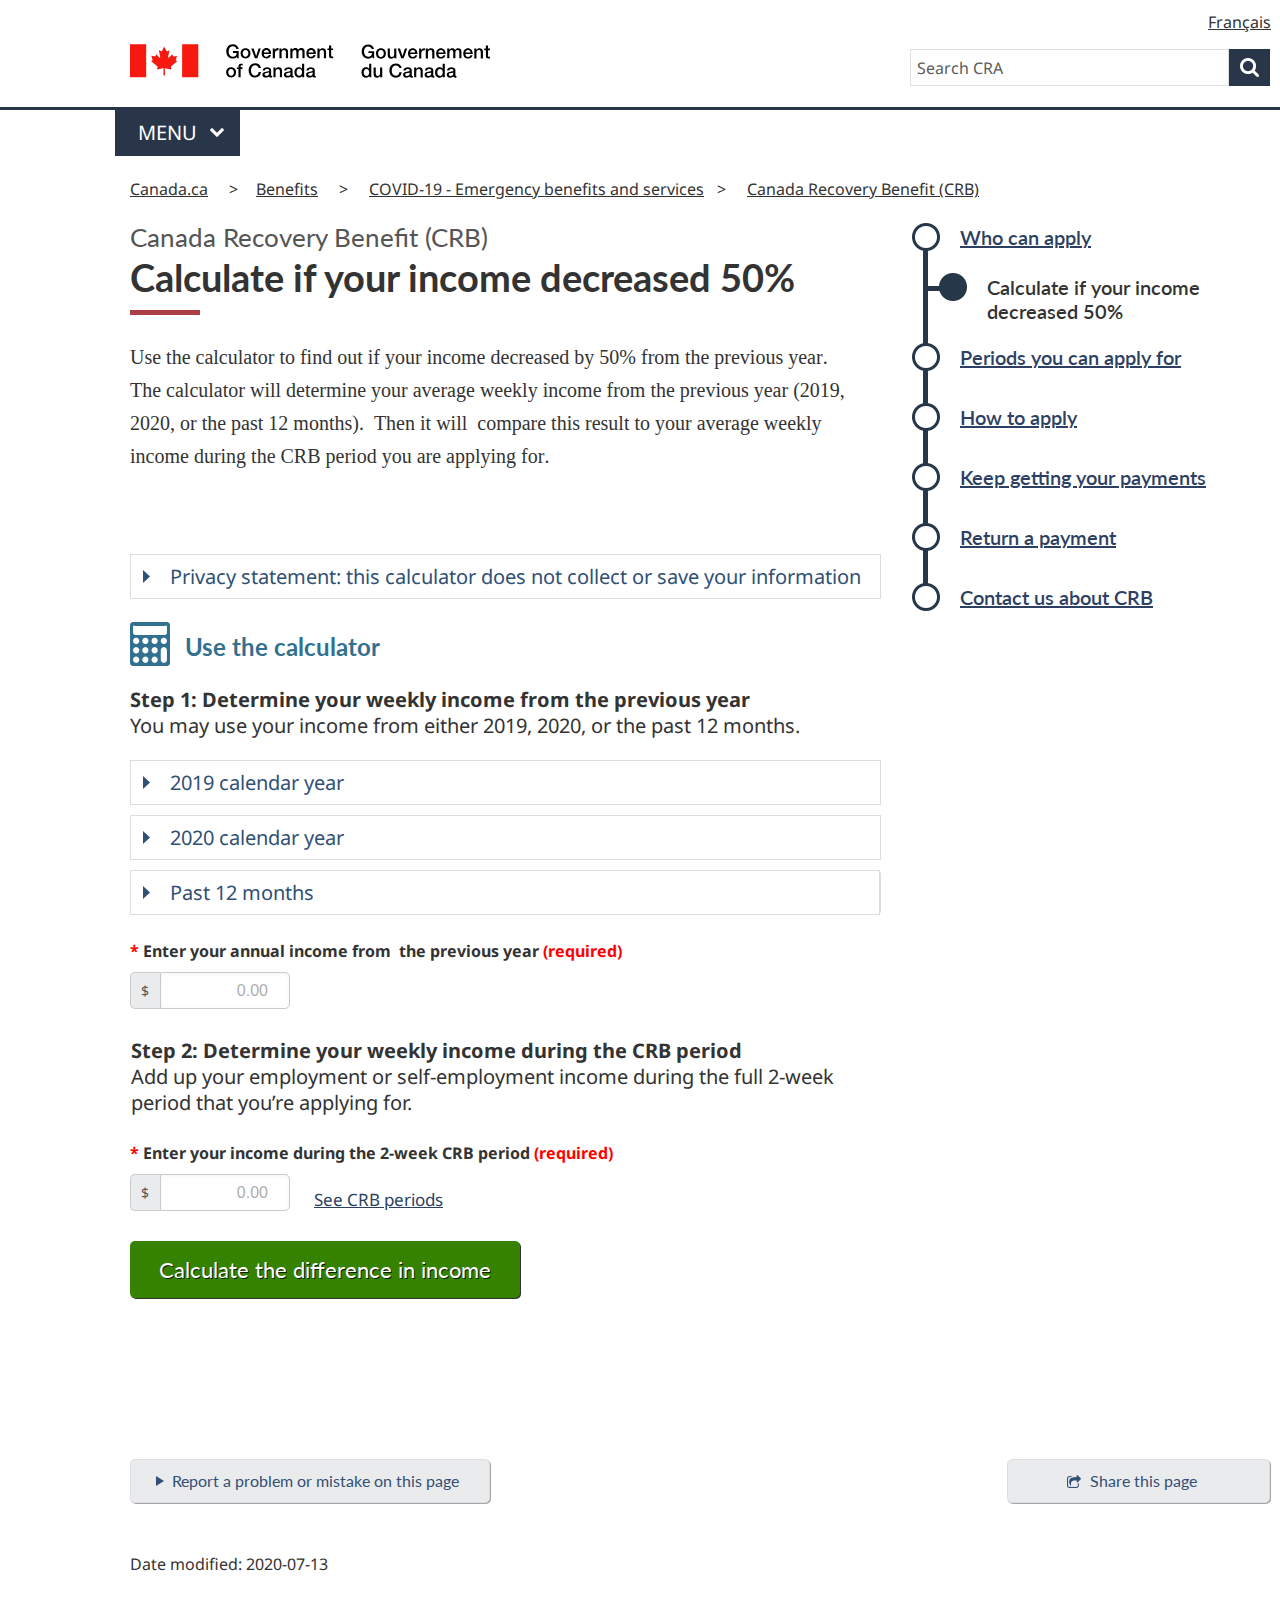
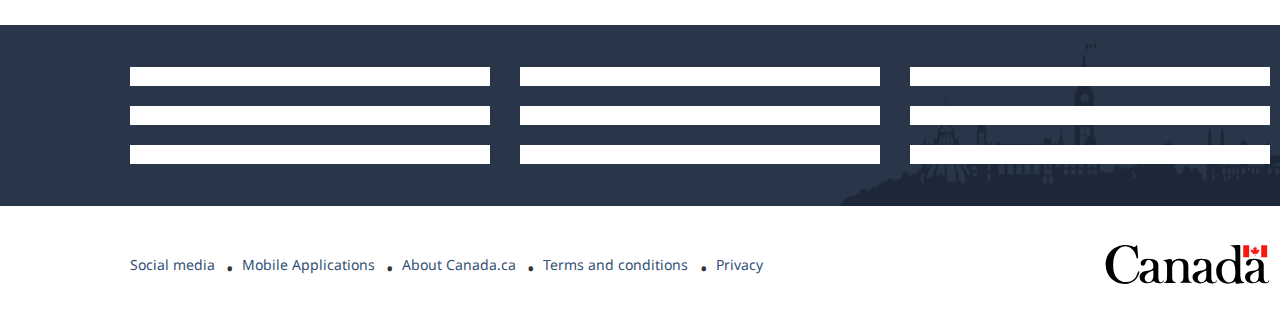
==== commit f26d4867: "this accordion will be the end of me" ====
--- a/index.html
+++ b/index.html
@@ -8671,13 +8671,13 @@
       </div>
 
       <!-- AnnualIncome_field (Group) -->
-      <div id="u1172" class="ax_default" data-label="AnnualIncome_field" data-left="130" data-top="940" data-width="484" data-height="69">
+      <div id="u1172" class="ax_default" data-label="AnnualIncome_field" data-left="130" data-top="940" data-width="498" data-height="69">
 
         <!-- Unnamed (Rectangle) -->
         <div id="u1173" class="ax_default label">
           <div id="u1173_div" class=""></div>
           <div id="u1173_text" class="text ">
-            <p><span>Enter your annual income from&nbsp; the previous year </span><span style="color:#FF0000;">(required)</span></p>
+            <p><span style="color:#FF0000;">*</span><span> Enter your annual income from&nbsp; the previous year </span><span style="color:#FF0000;">(required)</span></p>
           </div>
         </div>
 
@@ -8794,7 +8794,7 @@
       <div id="u1192" class="ax_default label">
         <div id="u1192_div" class=""></div>
         <div id="u1192_text" class="text ">
-          <p><span>Enter your income during the 2-week CRB period </span><span style="color:#FF0000;">(required)</span></p>
+          <p><span style="color:#FF0000;">*</span><span> Enter your income during the 2-week CRB period </span><span style="color:#FF0000;">(required)</span></p>
         </div>
       </div>
 
--- a/files/cerb_with_cra/styles_1.css
+++ b/files/cerb_with_cra/styles_1.css
@@ -6128,25 +6128,16 @@
   white-space:nowrap;
 }
 #u1154 {
-  border-width:0px;
   position:absolute;
   left:130px;
   top:870px;
+}
+#u1154_state0 {
+  position:relative;
+  left:0px;
+  top:0px;
   width:751px;
   height:45px;
-  overflow:hidden;
-}
-#u1154_state0 {
-  border-width:0px;
-  position:absolute;
-  left:0px;
-  top:0px;
-  width:751px;
-  height:45px;
-  -ms-overflow-x:hidden;
-  overflow-x:hidden;
-  -ms-overflow-y:hidden;
-  overflow-y:hidden;
   background-image:none;
 }
 #u1154_state0_content {
@@ -6193,25 +6184,16 @@
   word-wrap:break-word;
 }
 #u1156 {
-  border-width:0px;
-  position:absolute;
-  left:0px;
-  top:0px;
-  width:751px;
+  position:absolute;
+  left:0px;
+  top:0px;
+}
+#u1156_state0 {
+  position:relative;
+  left:0px;
+  top:0px;
+  width:750px;
   height:45px;
-  overflow:hidden;
-}
-#u1156_state0 {
-  border-width:0px;
-  position:absolute;
-  left:0px;
-  top:0px;
-  width:751px;
-  height:45px;
-  -ms-overflow-x:hidden;
-  overflow-x:hidden;
-  -ms-overflow-y:hidden;
-  overflow-y:hidden;
   background-image:none;
 }
 #u1156_state0_content {
@@ -6336,17 +6318,12 @@
   word-wrap:break-word;
 }
 #u1154_state1 {
-  border-width:0px;
-  position:absolute;
+  position:relative;
   left:0px;
   top:0px;
   width:751px;
-  height:45px;
-  visibility:hidden;
-  -ms-overflow-x:hidden;
-  overflow-x:hidden;
-  -ms-overflow-y:hidden;
-  overflow-y:hidden;
+  height:581px;
+  visibility:hidden;
   background-image:none;
 }
 #u1154_state1_content {
@@ -6924,7 +6901,7 @@
   position:absolute;
   left:0px;
   top:0px;
-  width:484px;
+  width:498px;
   height:22px;
   background:inherit;
   background-color:rgba(255, 255, 255, 0);
@@ -6943,7 +6920,7 @@
   position:absolute;
   left:130px;
   top:940px;
-  width:484px;
+  width:498px;
   height:22px;
   font-family:'NotoSans-Bold', 'Noto Sans Bold', 'Noto Sans';
   font-weight:700;
@@ -6955,7 +6932,7 @@
   position:absolute;
   left:0px;
   top:0px;
-  width:484px;
+  width:498px;
   white-space:nowrap;
 }
 #u1174_div {
@@ -7668,7 +7645,7 @@
   position:absolute;
   left:0px;
   top:0px;
-  width:475px;
+  width:489px;
   height:22px;
   background:inherit;
   background-color:rgba(255, 255, 255, 0);
@@ -7687,7 +7664,7 @@
   position:absolute;
   left:130px;
   top:1142px;
-  width:475px;
+  width:489px;
   height:22px;
   font-family:'NotoSans-Bold', 'Noto Sans Bold', 'Noto Sans';
   font-weight:700;
@@ -7699,7 +7676,7 @@
   position:absolute;
   left:0px;
   top:0px;
-  width:475px;
+  width:489px;
   white-space:nowrap;
 }
 #u1193 {
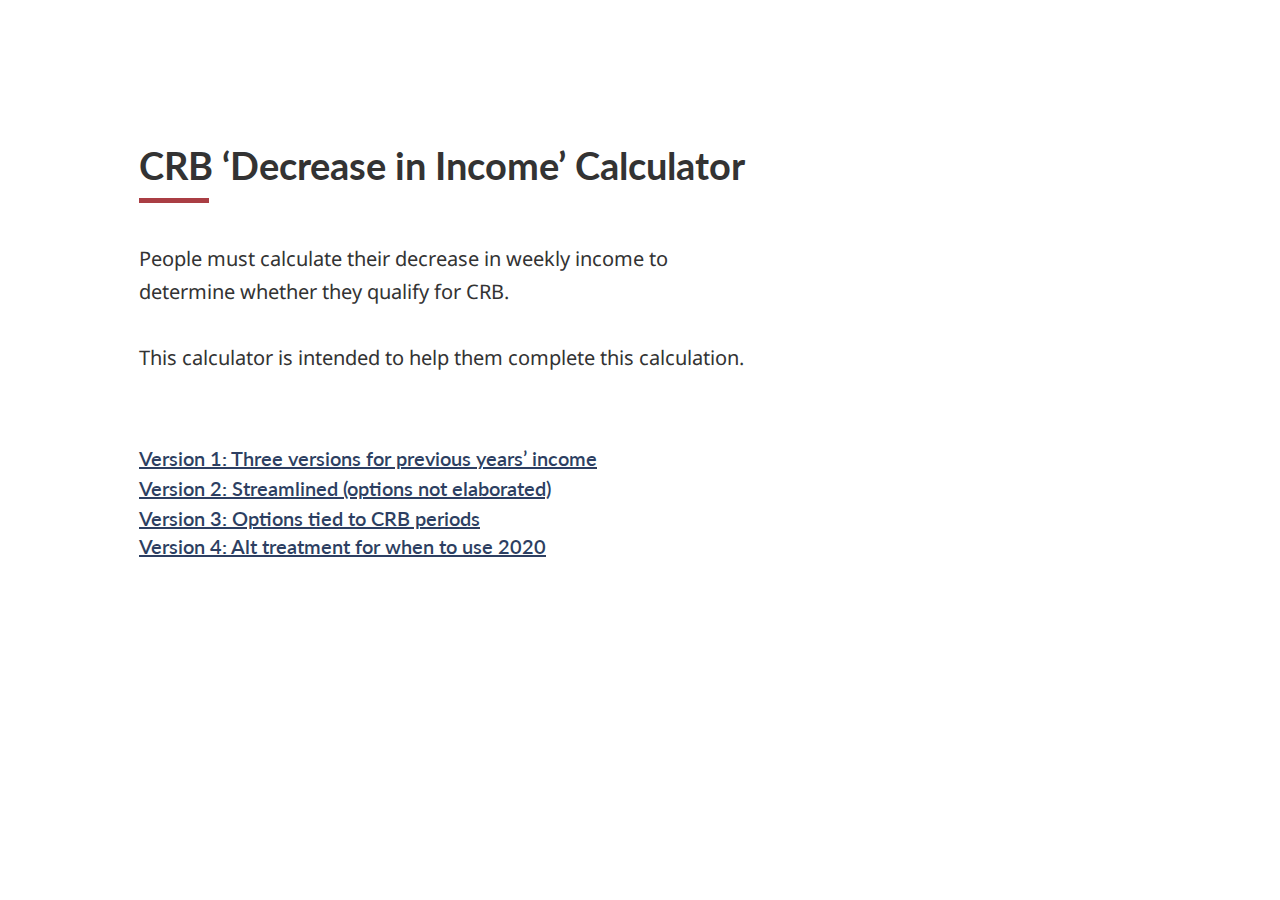
==== commit acd317cb: "new versions and index page" ====
--- a/index.html
+++ b/index.html
@@ -1,15 +1,13 @@
 ﻿<!DOCTYPE html>
 <html>
   <head>
-    <title>cerb_with_cra</title>
+    <title>index</title>
     <meta http-equiv="X-UA-Compatible" content="IE=edge"/>
     <meta http-equiv="content-type" content="text/html; charset=utf-8"/>
     <meta name="apple-mobile-web-app-capable" content="yes"/>
     <link href="resources/css/axure_rp_page.css" type="text/css" rel="stylesheet"/>
     <link href="data/styles.css" type="text/css" rel="stylesheet"/>
-    <link href="files/cerb_with_cra/styles.css" type="text/css" rel="stylesheet"/>
-    <link href="files/cerb_with_cra/styles_1.css" type="text/css" rel="stylesheet"/>
-
+    <link href="files/index/styles.css" type="text/css" rel="stylesheet"/>
     <link href="https://fonts.googleapis.com/css2?family=Lato&display=swap" type="text/css" rel="stylesheet"/>
     <link href="https://fonts.googleapis.com/css2?family=Noto+Sans&display=swap" type="text/css" rel="stylesheet"/>
     <script src="resources/scripts/jquery-1.7.1.min.js"></script>
@@ -17,7 +15,7 @@
     <script src="resources/scripts/prototypePre.js"></script>
     <script src="data/document.js"></script>
     <script src="resources/scripts/prototypePost.js"></script>
-    <script src="files/cerb_with_cra/data.js"></script>
+    <script src="files/index/data.js"></script>
     <script type="text/javascript">
       $axure.utils.getTransparentGifPath = function() { return 'resources/images/transparent.gif'; };
       $axure.utils.getOtherPath = function() { return 'resources/Other.html'; };
@@ -27,9424 +25,56 @@
   <body>
     <div id="base" class="">
 
-      <!-- Unnamed (Group) -->
-      <div id="u0" class="ax_default" data-left="115" data-top="109" data-width="125" data-height="47">
-
-        <!-- Unnamed (Rectangle) -->
-        <div id="u1" class="ax_default primary_button">
-          <div id="u1_div" class=""></div>
-          <div id="u1_text" class="text ">
-            <p><span>MENU</span></p>
-          </div>
-        </div>
-
-        <!-- MenuARROW (Shape) -->
-        <div id="u2" class="ax_default icon" data-label="MenuARROW">
-          <img id="u2_img" class="img " src="images/cerb_with_cra/menuarrow_u2.png"/>
+      <!-- Unnamed (Rectangle) -->
+      <div id="u1288" class="ax_default heading_1">
+        <div id="u1288_div" class=""></div>
+        <div id="u1288_text" class="text ">
+          <p><span>CRB ‘Decrease in Income’ Calculator</span></p>
         </div>
       </div>
 
-      <!-- DP_Report (Dynamic Panel) -->
-      <div id="u3" class="ax_default" data-label="DP_Report">
-        <div id="u3_state0" class="panel_state" data-label="Closed" style="">
-          <div id="u3_state0_content" class="panel_state_content">
-
-            <!-- BT_ReportProblem (Group) -->
-            <div id="u4" class="ax_default" data-label="BT_ReportProblem" data-left="0" data-top="0" data-width="360" data-height="44">
-
-              <!-- Unnamed (Rectangle) -->
-              <div id="u5" class="ax_default button">
-                <div id="u5_div" class=""></div>
-                <div id="u5_text" class="text ">
-                  <p><span>Report a problem or mistake on this page</span></p>
-                </div>
-              </div>
-
-              <!-- Unnamed (Triangle) -->
-              <div id="u6" class="ax_default flow_shape">
-                <img id="u6_img" class="img " src="images/cerb_with_cra/u6.png"/>
-              </div>
-            </div>
-          </div>
-        </div>
-        <div id="u3_state1" class="panel_state" data-label="Open" style="visibility: hidden;">
-          <div id="u3_state1_content" class="panel_state_content">
-
-            <!-- BT_ReportProblem (Group) -->
-            <div id="u7" class="ax_default" data-label="BT_ReportProblem" data-left="0" data-top="0" data-width="360" data-height="44">
-
-              <!-- Unnamed (Rectangle) -->
-              <div id="u8" class="ax_default button">
-                <div id="u8_div" class=""></div>
-                <div id="u8_text" class="text ">
-                  <p><span>Report a problem or mistake on this page</span></p>
-                </div>
-              </div>
-
-              <!-- Unnamed (Triangle) -->
-              <div id="u9" class="ax_default flow_shape">
-                <img id="u9_img" class="img " src="images/cerb_with_cra/u6.png"/>
-              </div>
-            </div>
-
-            <!-- BT_ReportProblem (Group) -->
-            <div id="u10" class="ax_default" data-label="BT_ReportProblem" data-left="0" data-top="54" data-width="360" data-height="685">
-
-              <!-- Unnamed (Rectangle) -->
-              <div id="u11" class="ax_default button">
-                <div id="u11_div" class=""></div>
-              </div>
-            </div>
-
-            <!-- Unnamed (Horizontal Line) -->
-            <div id="u12" class="ax_default line">
-              <img id="u12_img" class="img " src="images/cerb_with_cra/u12.png"/>
-            </div>
-
-            <!-- Unnamed (Rectangle) -->
-            <div id="u13" class="ax_default heading_3">
-              <div id="u13_div" class=""></div>
-              <div id="u13_text" class="text ">
-                <p><span>Please select all that apply:</span></p>
-              </div>
-            </div>
-
-            <!-- Unnamed (Group) -->
-            <div id="u14" class="ax_default" data-left="20" data-top="149" data-width="297" data-height="22">
-
-              <!-- Unnamed (Rectangle) -->
-              <div id="u15" class="ax_default label">
-                <div id="u15_div" class=""></div>
-                <div id="u15_text" class="text ">
-                  <p><span>A link, button or video is not working</span></p>
-                </div>
-              </div>
-
-              <!-- DP_ReportCheckbox1 (Dynamic Panel) -->
-              <div id="u16" class="ax_default" data-label="DP_ReportCheckbox1">
-                <div id="u16_state0" class="panel_state" data-label="Unselected" style="">
-                  <div id="u16_state0_content" class="panel_state_content">
-
-                    <!-- Unnamed (Rectangle) -->
-                    <div id="u17" class="ax_default box_1">
-                      <div id="u17_div" class=""></div>
-                    </div>
-                  </div>
-                </div>
-                <div id="u16_state1" class="panel_state" data-label="Selected" style="visibility: hidden;">
-                  <div id="u16_state1_content" class="panel_state_content">
-
-                    <!-- Unnamed (Rectangle) -->
-                    <div id="u18" class="ax_default box_1">
-                      <div id="u18_div" class=""></div>
-                    </div>
-
-                    <!-- Unnamed (Shape) -->
-                    <div id="u19" class="ax_default icon">
-                      <img id="u19_img" class="img " src="images/cerb_with_cra/u19.png"/>
-                    </div>
-                  </div>
-                </div>
-              </div>
-            </div>
-
-            <!-- Unnamed (Group) -->
-            <div id="u20" class="ax_default" data-left="20" data-top="182" data-width="202" data-height="22">
-
-              <!-- Unnamed (Rectangle) -->
-              <div id="u21" class="ax_default label">
-                <div id="u21_div" class=""></div>
-                <div id="u21_text" class="text ">
-                  <p><span>It has a spelling mistake</span></p>
-                </div>
-              </div>
-
-              <!-- DP_ReportCheckbox2 (Dynamic Panel) -->
-              <div id="u22" class="ax_default" data-label="DP_ReportCheckbox2">
-                <div id="u22_state0" class="panel_state" data-label="Unselected" style="">
-                  <div id="u22_state0_content" class="panel_state_content">
-
-                    <!-- Unnamed (Rectangle) -->
-                    <div id="u23" class="ax_default box_1">
-                      <div id="u23_div" class=""></div>
-                    </div>
-                  </div>
-                </div>
-                <div id="u22_state1" class="panel_state" data-label="Selected" style="visibility: hidden;">
-                  <div id="u22_state1_content" class="panel_state_content">
-
-                    <!-- Unnamed (Rectangle) -->
-                    <div id="u24" class="ax_default box_1">
-                      <div id="u24_div" class=""></div>
-                    </div>
-
-                    <!-- Unnamed (Shape) -->
-                    <div id="u25" class="ax_default icon">
-                      <img id="u25_img" class="img " src="images/cerb_with_cra/u19.png"/>
-                    </div>
-                  </div>
-                </div>
-              </div>
-            </div>
-
-            <!-- Unnamed (Group) -->
-            <div id="u26" class="ax_default" data-left="20" data-top="215" data-width="190" data-height="22">
-
-              <!-- Unnamed (Rectangle) -->
-              <div id="u27" class="ax_default label">
-                <div id="u27_div" class=""></div>
-                <div id="u27_text" class="text ">
-                  <p><span>Information is missing</span></p>
-                </div>
-              </div>
-
-              <!-- DP_ReportCheckbox3 (Dynamic Panel) -->
-              <div id="u28" class="ax_default" data-label="DP_ReportCheckbox3">
-                <div id="u28_state0" class="panel_state" data-label="Unselected" style="">
-                  <div id="u28_state0_content" class="panel_state_content">
-
-                    <!-- Unnamed (Rectangle) -->
-                    <div id="u29" class="ax_default box_1">
-                      <div id="u29_div" class=""></div>
-                    </div>
-                  </div>
-                </div>
-                <div id="u28_state1" class="panel_state" data-label="Selected" style="visibility: hidden;">
-                  <div id="u28_state1_content" class="panel_state_content">
-
-                    <!-- Unnamed (Rectangle) -->
-                    <div id="u30" class="ax_default box_1">
-                      <div id="u30_div" class=""></div>
-                    </div>
-
-                    <!-- Unnamed (Shape) -->
-                    <div id="u31" class="ax_default icon">
-                      <img id="u31_img" class="img " src="images/cerb_with_cra/u19.png"/>
-                    </div>
-                  </div>
-                </div>
-              </div>
-            </div>
-
-            <!-- Unnamed (Group) -->
-            <div id="u32" class="ax_default" data-left="20" data-top="248" data-width="273" data-height="22">
-
-              <!-- Unnamed (Rectangle) -->
-              <div id="u33" class="ax_default label">
-                <div id="u33_div" class=""></div>
-                <div id="u33_text" class="text ">
-                  <p><span>Information is outdated or wrong</span></p>
-                </div>
-              </div>
-
-              <!-- DP_ReportCheckbox4 (Dynamic Panel) -->
-              <div id="u34" class="ax_default" data-label="DP_ReportCheckbox4">
-                <div id="u34_state0" class="panel_state" data-label="Unselected" style="">
-                  <div id="u34_state0_content" class="panel_state_content">
-
-                    <!-- Unnamed (Rectangle) -->
-                    <div id="u35" class="ax_default box_1">
-                      <div id="u35_div" class=""></div>
-                    </div>
-                  </div>
-                </div>
-                <div id="u34_state1" class="panel_state" data-label="Selected" style="visibility: hidden;">
-                  <div id="u34_state1_content" class="panel_state_content">
-
-                    <!-- Unnamed (Rectangle) -->
-                    <div id="u36" class="ax_default box_1">
-                      <div id="u36_div" class=""></div>
-                    </div>
-
-                    <!-- Unnamed (Shape) -->
-                    <div id="u37" class="ax_default icon">
-                      <img id="u37_img" class="img " src="images/cerb_with_cra/u19.png"/>
-                    </div>
-                  </div>
-                </div>
-              </div>
-            </div>
-
-            <!-- Unnamed (Group) -->
-            <div id="u38" class="ax_default" data-left="20" data-top="281" data-width="295" data-height="66">
-
-              <!-- Unnamed (Rectangle) -->
-              <div id="u39" class="ax_default label">
-                <div id="u39_div" class=""></div>
-                <div id="u39_text" class="text ">
-                  <p><span>Login error when trying to access an</span></p><p><span>account (e.g. My Service Canada</span></p><p><span>Account)</span></p>
-                </div>
-              </div>
-
-              <!-- DP_ReportCheckbox5 (Dynamic Panel) -->
-              <div id="u40" class="ax_default" data-label="DP_ReportCheckbox5">
-                <div id="u40_state0" class="panel_state" data-label="Unselected" style="">
-                  <div id="u40_state0_content" class="panel_state_content">
-
-                    <!-- Unnamed (Rectangle) -->
-                    <div id="u41" class="ax_default box_1">
-                      <div id="u41_div" class=""></div>
-                    </div>
-                  </div>
-                </div>
-                <div id="u40_state1" class="panel_state" data-label="Selected" style="visibility: hidden;">
-                  <div id="u40_state1_content" class="panel_state_content">
-
-                    <!-- Unnamed (Rectangle) -->
-                    <div id="u42" class="ax_default box_1">
-                      <div id="u42_div" class=""></div>
-                    </div>
-
-                    <!-- Unnamed (Shape) -->
-                    <div id="u43" class="ax_default icon">
-                      <img id="u43_img" class="img " src="images/cerb_with_cra/u19.png"/>
-                    </div>
-                  </div>
-                </div>
-              </div>
-            </div>
-
-            <!-- Unnamed (Group) -->
-            <div id="u44" class="ax_default" data-left="61" data-top="360" data-width="127" data-height="22">
-
-              <!-- Unnamed (Group) -->
-              <div id="u45" class="ax_default" data-left="61" data-top="360" data-width="127" data-height="22">
-
-                <!-- Unnamed (Rectangle) -->
-                <div id="u46" class="ax_default label">
-                  <div id="u46_div" class=""></div>
-                  <div id="u46_text" class="text ">
-                    <p><span>GC Key access</span></p>
-                  </div>
-                </div>
-
-                <!-- DP_ReportCheckbox6 (Dynamic Panel) -->
-                <div id="u47" class="ax_default" data-label="DP_ReportCheckbox6">
-                  <div id="u47_state0" class="panel_state" data-label="Unselected" style="">
-                    <div id="u47_state0_content" class="panel_state_content">
-
-                      <!-- Unnamed (Rectangle) -->
-                      <div id="u48" class="ax_default box_1">
-                        <div id="u48_div" class=""></div>
-                      </div>
-                    </div>
-                  </div>
-                  <div id="u47_state1" class="panel_state" data-label="Selected" style="visibility: hidden;">
-                    <div id="u47_state1_content" class="panel_state_content">
-
-                      <!-- Unnamed (Rectangle) -->
-                      <div id="u49" class="ax_default box_1">
-                        <div id="u49_div" class=""></div>
-                      </div>
-
-                      <!-- Unnamed (Shape) -->
-                      <div id="u50" class="ax_default icon">
-                        <img id="u50_img" class="img " src="images/cerb_with_cra/u19.png"/>
-                      </div>
-                    </div>
-                  </div>
-                </div>
-              </div>
-            </div>
-
-            <!-- Unnamed (Group) -->
-            <div id="u51" class="ax_default" data-left="61" data-top="393" data-width="250" data-height="44">
-
-              <!-- Unnamed (Rectangle) -->
-              <div id="u52" class="ax_default label">
-                <div id="u52_div" class=""></div>
-                <div id="u52_text" class="text ">
-                  <p><span>SecureKey Concierge (Banking</span></p><p><span>Credential) access</span></p>
-                </div>
-              </div>
-
-              <!-- DP_ReportCheckbox7 (Dynamic Panel) -->
-              <div id="u53" class="ax_default" data-label="DP_ReportCheckbox7">
-                <div id="u53_state0" class="panel_state" data-label="Unselected" style="">
-                  <div id="u53_state0_content" class="panel_state_content">
-
-                    <!-- Unnamed (Rectangle) -->
-                    <div id="u54" class="ax_default box_1">
-                      <div id="u54_div" class=""></div>
-                    </div>
-                  </div>
-                </div>
-                <div id="u53_state1" class="panel_state" data-label="Selected" style="visibility: hidden;">
-                  <div id="u53_state1_content" class="panel_state_content">
-
-                    <!-- Unnamed (Rectangle) -->
-                    <div id="u55" class="ax_default box_1">
-                      <div id="u55_div" class=""></div>
-                    </div>
-
-                    <!-- Unnamed (Shape) -->
-                    <div id="u56" class="ax_default icon">
-                      <img id="u56_img" class="img " src="images/cerb_with_cra/u19.png"/>
-                    </div>
-                  </div>
-                </div>
-              </div>
-            </div>
-
-            <!-- Unnamed (Group) -->
-            <div id="u57" class="ax_default" data-left="61" data-top="448" data-width="264" data-height="66">
-
-              <!-- Unnamed (Rectangle) -->
-              <div id="u58" class="ax_default label">
-                <div id="u58_div" class=""></div>
-                <div id="u58_text" class="text ">
-                  <p><span>Personal Access Code (PAC)</span></p><p><span>problems or EI Access Code (AC)</span></p><p><span>problems</span></p>
-                </div>
-              </div>
-
-              <!-- DP_ReportCheckbox8 (Dynamic Panel) -->
-              <div id="u59" class="ax_default" data-label="DP_ReportCheckbox8">
-                <div id="u59_state0" class="panel_state" data-label="Unselected" style="">
-                  <div id="u59_state0_content" class="panel_state_content">
-
-                    <!-- Unnamed (Rectangle) -->
-                    <div id="u60" class="ax_default box_1">
-                      <div id="u60_div" class=""></div>
-                    </div>
-                  </div>
-                </div>
-                <div id="u59_state1" class="panel_state" data-label="Selected" style="visibility: hidden;">
-                  <div id="u59_state1_content" class="panel_state_content">
-
-                    <!-- Unnamed (Rectangle) -->
-                    <div id="u61" class="ax_default box_1">
-                      <div id="u61_div" class=""></div>
-                    </div>
-
-                    <!-- Unnamed (Shape) -->
-                    <div id="u62" class="ax_default icon">
-                      <img id="u62_img" class="img " src="images/cerb_with_cra/u19.png"/>
-                    </div>
-                  </div>
-                </div>
-              </div>
-            </div>
-
-            <!-- Unnamed (Group) -->
-            <div id="u63" class="ax_default" data-left="61" data-top="525" data-width="252" data-height="44">
-
-              <!-- Unnamed (Rectangle) -->
-              <div id="u64" class="ax_default label">
-                <div id="u64_div" class=""></div>
-                <div id="u64_text" class="text ">
-                  <p><span>Social Insurance Number (SIN)</span></p><p><span>validation problems</span></p>
-                </div>
-              </div>
-
-              <!-- DP_ReportCheckbox9 (Dynamic Panel) -->
-              <div id="u65" class="ax_default" data-label="DP_ReportCheckbox9">
-                <div id="u65_state0" class="panel_state" data-label="Unselected" style="">
-                  <div id="u65_state0_content" class="panel_state_content">
-
-                    <!-- Unnamed (Rectangle) -->
-                    <div id="u66" class="ax_default box_1">
-                      <div id="u66_div" class=""></div>
-                    </div>
-                  </div>
-                </div>
-                <div id="u65_state1" class="panel_state" data-label="Selected" style="visibility: hidden;">
-                  <div id="u65_state1_content" class="panel_state_content">
-
-                    <!-- Unnamed (Rectangle) -->
-                    <div id="u67" class="ax_default box_1">
-                      <div id="u67_div" class=""></div>
-                    </div>
-
-                    <!-- Unnamed (Shape) -->
-                    <div id="u68" class="ax_default icon">
-                      <img id="u68_img" class="img " src="images/cerb_with_cra/u19.png"/>
-                    </div>
-                  </div>
-                </div>
-              </div>
-            </div>
-
-            <!-- Unnamed (Group) -->
-            <div id="u69" class="ax_default" data-left="61" data-top="580" data-width="254" data-height="22">
-
-              <!-- Unnamed (Rectangle) -->
-              <div id="u70" class="ax_default label">
-                <div id="u70_div" class=""></div>
-                <div id="u70_text" class="text ">
-                  <p><span>Other login error not in this list</span></p>
-                </div>
-              </div>
-
-              <!-- DP_ReportCheckbox10 (Dynamic Panel) -->
-              <div id="u71" class="ax_default" data-label="DP_ReportCheckbox10">
-                <div id="u71_state0" class="panel_state" data-label="Unselected" style="">
-                  <div id="u71_state0_content" class="panel_state_content">
-
-                    <!-- Unnamed (Rectangle) -->
-                    <div id="u72" class="ax_default box_1">
-                      <div id="u72_div" class=""></div>
-                    </div>
-                  </div>
-                </div>
-                <div id="u71_state1" class="panel_state" data-label="Selected" style="visibility: hidden;">
-                  <div id="u71_state1_content" class="panel_state_content">
-
-                    <!-- Unnamed (Rectangle) -->
-                    <div id="u73" class="ax_default box_1">
-                      <div id="u73_div" class=""></div>
-                    </div>
-
-                    <!-- Unnamed (Shape) -->
-                    <div id="u74" class="ax_default icon">
-                      <img id="u74_img" class="img " src="images/cerb_with_cra/u19.png"/>
-                    </div>
-                  </div>
-                </div>
-              </div>
-            </div>
-
-            <!-- Unnamed (Group) -->
-            <div id="u75" class="ax_default" data-left="20" data-top="613" data-width="259" data-height="22">
-
-              <!-- Unnamed (Rectangle) -->
-              <div id="u76" class="ax_default label">
-                <div id="u76_div" class=""></div>
-                <div id="u76_text" class="text ">
-                  <p><span>I can't find what I'm looking for</span></p>
-                </div>
-              </div>
-
-              <!-- DP_ReportCheckbox11 (Dynamic Panel) -->
-              <div id="u77" class="ax_default" data-label="DP_ReportCheckbox11">
-                <div id="u77_state0" class="panel_state" data-label="Unselected" style="">
-                  <div id="u77_state0_content" class="panel_state_content">
-
-                    <!-- Unnamed (Rectangle) -->
-                    <div id="u78" class="ax_default box_1">
-                      <div id="u78_div" class=""></div>
-                    </div>
-                  </div>
-                </div>
-                <div id="u77_state1" class="panel_state" data-label="Selected" style="visibility: hidden;">
-                  <div id="u77_state1_content" class="panel_state_content">
-
-                    <!-- Unnamed (Rectangle) -->
-                    <div id="u79" class="ax_default box_1">
-                      <div id="u79_div" class=""></div>
-                    </div>
-
-                    <!-- Unnamed (Shape) -->
-                    <div id="u80" class="ax_default icon">
-                      <img id="u80_img" class="img " src="images/cerb_with_cra/u19.png"/>
-                    </div>
-                  </div>
-                </div>
-              </div>
-            </div>
-
-            <!-- Unnamed (Group) -->
-            <div id="u81" class="ax_default" data-left="20" data-top="646" data-width="212" data-height="22">
-
-              <!-- Unnamed (Rectangle) -->
-              <div id="u82" class="ax_default label">
-                <div id="u82_div" class=""></div>
-                <div id="u82_text" class="text ">
-                  <p><span>Other issue not in this list</span></p>
-                </div>
-              </div>
-
-              <!-- DP_ReportCheckbox12 (Dynamic Panel) -->
-              <div id="u83" class="ax_default" data-label="DP_ReportCheckbox12">
-                <div id="u83_state0" class="panel_state" data-label="Unselected" style="">
-                  <div id="u83_state0_content" class="panel_state_content">
-
-                    <!-- Unnamed (Rectangle) -->
-                    <div id="u84" class="ax_default box_1">
-                      <div id="u84_div" class=""></div>
-                    </div>
-                  </div>
-                </div>
-                <div id="u83_state1" class="panel_state" data-label="Selected" style="visibility: hidden;">
-                  <div id="u83_state1_content" class="panel_state_content">
-
-                    <!-- Unnamed (Rectangle) -->
-                    <div id="u85" class="ax_default box_1">
-                      <div id="u85_div" class=""></div>
-                    </div>
-
-                    <!-- Unnamed (Shape) -->
-                    <div id="u86" class="ax_default icon">
-                      <img id="u86_img" class="img " src="images/cerb_with_cra/u19.png"/>
-                    </div>
-                  </div>
-                </div>
-              </div>
-            </div>
-
-            <!-- BT_Close (Group) -->
-            <div id="u87" class="ax_default" data-label="BT_Close" data-left="20" data-top="684" data-width="70" data-height="35">
-
-              <!-- Unnamed (Rectangle) -->
-              <div id="u88" class="ax_default button">
-                <div id="u88_div" class=""></div>
-                <div id="u88_text" class="text ">
-                  <p><span>Submit</span></p>
-                </div>
-              </div>
-            </div>
-          </div>
-        </div>
-        <div id="u3_state2" class="panel_state" data-label="Thank You" style="visibility: hidden;">
-          <div id="u3_state2_content" class="panel_state_content">
-
-            <!-- BT_ReportProblem (Group) -->
-            <div id="u89" class="ax_default" data-label="BT_ReportProblem" data-left="0" data-top="0" data-width="360" data-height="44">
-
-              <!-- Unnamed (Rectangle) -->
-              <div id="u90" class="ax_default button">
-                <div id="u90_div" class=""></div>
-                <div id="u90_text" class="text ">
-                  <p><span>Report a problem or mistake on this page</span></p>
-                </div>
-              </div>
-
-              <!-- Unnamed (Triangle) -->
-              <div id="u91" class="ax_default flow_shape">
-                <img id="u91_img" class="img " src="images/cerb_with_cra/u6.png"/>
-              </div>
-            </div>
-
-            <!-- BT_ReportProblem (Group) -->
-            <div id="u92" class="ax_default" data-label="BT_ReportProblem" data-left="0" data-top="54" data-width="360" data-height="180">
-
-              <!-- Unnamed (Rectangle) -->
-              <div id="u93" class="ax_default button">
-                <div id="u93_div" class=""></div>
-              </div>
-            </div>
-
-            <!-- Unnamed (Rectangle) -->
-            <div id="u94" class="ax_default heading_3">
-              <div id="u94_div" class=""></div>
-              <div id="u94_text" class="text ">
-                <p><span>Thank you for your help!</span></p>
-              </div>
-            </div>
-
-            <!-- Unnamed (Rectangle) -->
-            <div id="u95" class="ax_default label">
-              <div id="u95_div" class=""></div>
-              <div id="u95_text" class="text ">
-                <p><span>You will not receive a reply. For</span></p><p><span>enquiries, </span></p>
-              </div>
-            </div>
-
-            <!-- Unnamed (Rectangle) -->
-            <div id="u96" class="ax_default label">
-              <div id="u96_div" class=""></div>
-              <div id="u96_text" class="text ">
-                <p><span style="text-decoration:underline;">contact us</span><span>.</span></p>
-              </div>
-            </div>
-          </div>
-        </div>
+      <!-- Unnamed (Horizontal Line) -->
+      <div id="u1289" class="ax_default line">
+        <img id="u1289_img" class="img " src="images/cerb_with_cra/u168.png"/>
       </div>
 
-      <!-- BT_Share (Group) -->
-      <div id="u97" class="ax_default" data-label="BT_Share" data-left="1007" data-top="1459" data-width="263" data-height="44">
-
-        <!-- Unnamed (Rectangle) -->
-        <div id="u98" class="ax_default button">
-          <div id="u98_div" class=""></div>
-          <div id="u98_text" class="text ">
-            <p><span>Share this page</span></p>
-          </div>
-        </div>
-
-        <!-- Unnamed (Shape) -->
-        <div id="u99" class="ax_default icon">
-          <img id="u99_img" class="img " src="images/cerb_with_cra/u99.png"/>
-        </div>
-      </div>
-
-      <!-- DP_SharePopup (Dynamic Panel) -->
-      <div id="u100" class="ax_default ax_default_hidden" data-label="DP_SharePopup" style="display:none; visibility: hidden">
-        <div id="u100_state0" class="panel_state" data-label="State1" style="">
-          <div id="u100_state0_content" class="panel_state_content">
-
-            <!-- Unnamed (Rectangle) -->
-            <div id="u101" class="ax_default box_3">
-              <div id="u101_div" class=""></div>
-            </div>
-
-            <!-- Unnamed (Rectangle) -->
-            <div id="u102" class="ax_default box_3">
-              <div id="u102_div" class=""></div>
-            </div>
-
-            <!-- Unnamed (Horizontal Line) -->
-            <div id="u103" class="ax_default line">
-              <img id="u103_img" class="img " src="images/cerb_with_cra/u103.png"/>
-            </div>
-
-            <!-- Unnamed (Rectangle) -->
-            <div id="u104" class="ax_default label">
-              <div id="u104_div" class=""></div>
-              <div id="u104_text" class="text ">
-                <p><span>No endorsement of any products or services is expressed or implied.</span></p>
-              </div>
-            </div>
-
-            <!-- BT_BloggerShare (Group) -->
-            <div id="u105" class="ax_default" data-label="BT_BloggerShare" data-left="26" data-top="72" data-width="263" data-height="55">
-
-              <!-- Unnamed (Rectangle) -->
-              <div id="u106" class="ax_default button">
-                <div id="u106_div" class=""></div>
-                <div id="u106_text" class="text ">
-                  <p><span>Blogger</span></p>
-                </div>
-              </div>
-
-              <!-- Unnamed (Image) -->
-              <div id="u107" class="ax_default image">
-                <img id="u107_img" class="img " src="images/cerb_with_cra/u107.png"/>
-              </div>
-            </div>
-
-            <!-- BT_DiigoShare (Group) -->
-            <div id="u108" class="ax_default" data-label="BT_DiigoShare" data-left="26" data-top="137" data-width="263" data-height="55">
-
-              <!-- Unnamed (Rectangle) -->
-              <div id="u109" class="ax_default button">
-                <div id="u109_div" class=""></div>
-                <div id="u109_text" class="text ">
-                  <p><span>Diigo</span></p>
-                </div>
-              </div>
-
-              <!-- Unnamed (Image) -->
-              <div id="u110" class="ax_default image">
-                <img id="u110_img" class="img " src="images/cerb_with_cra/u110.png"/>
-              </div>
-            </div>
-
-            <!-- BT_EmailShare (Group) -->
-            <div id="u111" class="ax_default" data-label="BT_EmailShare" data-left="26" data-top="202" data-width="263" data-height="55">
-
-              <!-- Unnamed (Rectangle) -->
-              <div id="u112" class="ax_default button">
-                <div id="u112_div" class=""></div>
-                <div id="u112_text" class="text ">
-                  <p><span>Email</span></p>
-                </div>
-              </div>
-
-              <!-- Unnamed (SVG) -->
-              <div id="u113" class="ax_default image">
-                <img id="u113_img" class="img " src="images/cerb_with_cra/u113.svg"/>
-              </div>
-            </div>
-
-            <!-- BT_FacebookShare (Group) -->
-            <div id="u114" class="ax_default" data-label="BT_FacebookShare" data-left="26" data-top="267" data-width="263" data-height="55">
-
-              <!-- Unnamed (Rectangle) -->
-              <div id="u115" class="ax_default button">
-                <div id="u115_div" class=""></div>
-                <div id="u115_text" class="text ">
-                  <p><span>Facebook</span></p>
-                </div>
-              </div>
-
-              <!-- Unnamed (Group) -->
-              <div id="u116" class="ax_default" data-left="42" data-top="280" data-width="30" data-height="30">
-
-                <!-- Unnamed (Rectangle) -->
-                <div id="u117" class="ax_default box_3">
-                  <div id="u117_div" class=""></div>
-                </div>
-
-                <!-- Unnamed (Shape) -->
-                <div id="u118" class="ax_default icon">
-                  <img id="u118_img" class="img " src="images/cerb_with_cra/u118.png"/>
-                </div>
-              </div>
-            </div>
-
-            <!-- BT_GmailShare (Group) -->
-            <div id="u119" class="ax_default" data-label="BT_GmailShare" data-left="26" data-top="332" data-width="263" data-height="55">
-
-              <!-- Unnamed (Rectangle) -->
-              <div id="u120" class="ax_default button">
-                <div id="u120_div" class=""></div>
-                <div id="u120_text" class="text ">
-                  <p><span>Gmail</span></p>
-                </div>
-              </div>
-
-              <!-- Unnamed (Image) -->
-              <div id="u121" class="ax_default image">
-                <img id="u121_img" class="img " src="images/cerb_with_cra/u121.png"/>
-              </div>
-            </div>
-
-            <!-- BT_LinkedinShare (Group) -->
-            <div id="u122" class="ax_default" data-label="BT_LinkedinShare" data-left="26" data-top="397" data-width="263" data-height="55">
-
-              <!-- Unnamed (Rectangle) -->
-              <div id="u123" class="ax_default button">
-                <div id="u123_div" class=""></div>
-                <div id="u123_text" class="text ">
-                  <p><span>Linkedin</span></p>
-                </div>
-              </div>
-
-              <!-- Unnamed (Group) -->
-              <div id="u124" class="ax_default" data-left="43" data-top="410" data-width="30" data-height="30">
-
-                <!-- Unnamed (Rectangle) -->
-                <div id="u125" class="ax_default box_3">
-                  <div id="u125_div" class=""></div>
-                </div>
-
-                <!-- Unnamed (Shape) -->
-                <div id="u126" class="ax_default icon">
-                  <img id="u126_img" class="img " src="images/cerb_with_cra/u126.png"/>
-                </div>
-              </div>
-            </div>
-
-            <!-- BT_PinterestShare (Group) -->
-            <div id="u127" class="ax_default" data-label="BT_PinterestShare" data-left="309" data-top="72" data-width="263" data-height="55">
-
-              <!-- Unnamed (Rectangle) -->
-              <div id="u128" class="ax_default button">
-                <div id="u128_div" class=""></div>
-                <div id="u128_text" class="text ">
-                  <p><span>Pinterest</span></p>
-                </div>
-              </div>
-
-              <!-- Unnamed (Group) -->
-              <div id="u129" class="ax_default" data-left="324" data-top="85" data-width="30" data-height="30">
-
-                <!-- Unnamed (Shape) -->
-                <div id="u130" class="ax_default icon">
-                  <img id="u130_img" class="img " src="images/cerb_with_cra/u130.png"/>
-                </div>
-
-                <!-- Unnamed (Shape) -->
-                <div id="u131" class="ax_default icon">
-                  <img id="u131_img" class="img " src="images/cerb_with_cra/u131.png"/>
-                </div>
-              </div>
-            </div>
-
-            <!-- BT_RedditShare (Group) -->
-            <div id="u132" class="ax_default" data-label="BT_RedditShare" data-left="309" data-top="137" data-width="263" data-height="55">
-
-              <!-- Unnamed (Rectangle) -->
-              <div id="u133" class="ax_default button">
-                <div id="u133_div" class=""></div>
-                <div id="u133_text" class="text ">
-                  <p><span>reddit</span></p>
-                </div>
-              </div>
-
-              <!-- Unnamed (Group) -->
-              <div id="u134" class="ax_default" data-left="324" data-top="150" data-width="30" data-height="30">
-
-                <!-- Unnamed (Rectangle) -->
-                <div id="u135" class="ax_default box_3">
-                  <div id="u135_div" class=""></div>
-                </div>
-
-                <!-- Unnamed (Shape) -->
-                <div id="u136" class="ax_default icon">
-                  <img id="u136_img" class="img " src="images/cerb_with_cra/u136.png"/>
-                </div>
-              </div>
-            </div>
-
-            <!-- BT_TinyURLShare (Group) -->
-            <div id="u137" class="ax_default" data-label="BT_TinyURLShare" data-left="309" data-top="202" data-width="263" data-height="55">
-
-              <!-- Unnamed (Rectangle) -->
-              <div id="u138" class="ax_default button">
-                <div id="u138_div" class=""></div>
-                <div id="u138_text" class="text ">
-                  <p><span>TinyURL</span></p>
-                </div>
-              </div>
-
-              <!-- Unnamed (Group) -->
-              <div id="u139" class="ax_default" data-left="324" data-top="215" data-width="30" data-height="30">
-
-                <!-- Unnamed (Rectangle) -->
-                <div id="u140" class="ax_default box_3">
-                  <div id="u140_div" class=""></div>
-                </div>
-
-                <!-- Unnamed (Image) -->
-                <div id="u141" class="ax_default image">
-                  <img id="u141_img" class="img " src="images/cerb_with_cra/u141.png"/>
-                </div>
-              </div>
-            </div>
-
-            <!-- BT_TumblrShare (Group) -->
-            <div id="u142" class="ax_default" data-label="BT_TumblrShare" data-left="309" data-top="267" data-width="263" data-height="55">
-
-              <!-- Unnamed (Rectangle) -->
-              <div id="u143" class="ax_default button">
-                <div id="u143_div" class=""></div>
-                <div id="u143_text" class="text ">
-                  <p><span>tumblr</span></p>
-                </div>
-              </div>
-
-              <!-- Unnamed (Group) -->
-              <div id="u144" class="ax_default" data-left="324" data-top="280" data-width="30" data-height="30">
-
-                <!-- Unnamed (Rectangle) -->
-                <div id="u145" class="ax_default box_3">
-                  <div id="u145_div" class=""></div>
-                </div>
-
-                <!-- Unnamed (Shape) -->
-                <div id="u146" class="ax_default icon">
-                  <img id="u146_img" class="img " src="images/cerb_with_cra/u146.png"/>
-                </div>
-              </div>
-            </div>
-
-            <!-- BT_TwitterShare (Group) -->
-            <div id="u147" class="ax_default" data-label="BT_TwitterShare" data-left="309" data-top="332" data-width="263" data-height="55">
-
-              <!-- Unnamed (Rectangle) -->
-              <div id="u148" class="ax_default button">
-                <div id="u148_div" class=""></div>
-                <div id="u148_text" class="text ">
-                  <p><span>Twitter</span></p>
-                </div>
-              </div>
-
-              <!-- Unnamed (Shape) -->
-              <div id="u149" class="ax_default icon">
-                <img id="u149_img" class="img " src="images/cerb_with_cra/u149.png"/>
-              </div>
-            </div>
-
-            <!-- BT_WhatsappShare (Group) -->
-            <div id="u150" class="ax_default" data-label="BT_WhatsappShare" data-left="309" data-top="397" data-width="263" data-height="55">
-
-              <!-- Unnamed (Rectangle) -->
-              <div id="u151" class="ax_default button">
-                <div id="u151_div" class=""></div>
-                <div id="u151_text" class="text ">
-                  <p><span>Whatsapp</span></p>
-                </div>
-              </div>
-
-              <!-- Unnamed (Group) -->
-              <div id="u152" class="ax_default" data-left="324" data-top="410" data-width="30" data-height="30">
-
-                <!-- Unnamed (Rectangle) -->
-                <div id="u153" class="ax_default box_3">
-                  <div id="u153_div" class=""></div>
-                </div>
-
-                <!-- Unnamed (Shape) -->
-                <div id="u154" class="ax_default icon">
-                  <img id="u154_img" class="img " src="images/cerb_with_cra/u154.png"/>
-                </div>
-              </div>
-            </div>
-
-            <!-- BT_YahooMailShare (Group) -->
-            <div id="u155" class="ax_default" data-label="BT_YahooMailShare" data-left="309" data-top="462" data-width="263" data-height="55">
-
-              <!-- Unnamed (Rectangle) -->
-              <div id="u156" class="ax_default button">
-                <div id="u156_div" class=""></div>
-                <div id="u156_text" class="text ">
-                  <p><span>Yahoo! Mail</span></p>
-                </div>
-              </div>
-
-              <!-- Unnamed (Group) -->
-              <div id="u157" class="ax_default" data-left="324" data-top="475" data-width="30" data-height="30">
-
-                <!-- Unnamed (Rectangle) -->
-                <div id="u158" class="ax_default box_3">
-                  <div id="u158_div" class=""></div>
-                </div>
-
-                <!-- Unnamed (Shape) -->
-                <div id="u159" class="ax_default icon">
-                  <img id="u159_img" class="img " src="images/cerb_with_cra/u159.png"/>
-                </div>
-              </div>
-            </div>
-
-            <!-- BT_MyspaceShare (Group) -->
-            <div id="u160" class="ax_default" data-label="BT_MyspaceShare" data-left="26" data-top="462" data-width="263" data-height="55">
-
-              <!-- Unnamed (Rectangle) -->
-              <div id="u161" class="ax_default button">
-                <div id="u161_div" class=""></div>
-                <div id="u161_text" class="text ">
-                  <p><span>Myspace</span></p>
-                </div>
-              </div>
-
-              <!-- Unnamed (Image) -->
-              <div id="u162" class="ax_default image">
-                <img id="u162_img" class="img " src="images/cerb_with_cra/u162.png"/>
-              </div>
-            </div>
-
-            <!-- BT_XShare (Shape) -->
-            <div id="u163" class="ax_default icon" data-label="BT_XShare">
-              <img id="u163_img" class="img " src="images/cerb_with_cra/bt_xshare_u163.png"/>
-            </div>
-
-            <!-- Unnamed (Rectangle) -->
-            <div id="u164" class="ax_default label">
-              <div id="u164_div" class=""></div>
-              <div id="u164_text" class="text ">
-                <p><span>Share this page</span></p>
-              </div>
-            </div>
-
-            <!-- BT_Close (Group) -->
-            <div id="u165" class="ax_default" data-label="BT_Close" data-left="12" data-top="598" data-width="55" data-height="35">
-
-              <!-- Unnamed (Rectangle) -->
-              <div id="u166" class="ax_default button">
-                <div id="u166_div" class=""></div>
-                <div id="u166_text" class="text ">
-                  <p><span>Close</span></p>
-                </div>
-              </div>
-            </div>
-          </div>
+      <!-- Unnamed (Rectangle) -->
+      <div id="u1290" class="ax_default paragraph">
+        <div id="u1290_div" class=""></div>
+        <div id="u1290_text" class="text ">
+          <p><span>People must calculate their decrease in weekly income to determine whether they qualify for CRB.</span></p><p><span><br></span></p><p><span>This calculator is intended to help them complete this calculation. </span></p><p><span><br></span></p>
         </div>
       </div>
 
       <!-- Unnamed (Rectangle) -->
-      <div id="u167" class="ax_default label">
-        <div id="u167_div" class=""></div>
-        <div id="u167_text" class="text ">
-          <p><span>Date modified: 2020-07-13</span></p>
-        </div>
-      </div>
-
-      <!-- Unnamed (Horizontal Line) -->
-      <div id="u168" class="ax_default line">
-        <img id="u168_img" class="img " src="images/cerb_with_cra/u168.png"/>
-      </div>
-
-      <!-- Unnamed (Rectangle) -->
-      <div id="u169" class="ax_default paragraph">
-        <div id="u169_div" class=""></div>
-        <div id="u169_text" class="text ">
-          <p><span style="font-family:'LucidaGrande', 'Lucida Grande';">Use</span><span style="font-family:'NotoNastaliqUrdu', 'Noto Nastaliq Urdu';"> </span><span style="font-family:'LucidaGrande', 'Lucida Grande';">the</span><span style="font-family:'NotoNastaliqUrdu', 'Noto Nastaliq Urdu';"> </span><span style="font-family:'LucidaGrande', 'Lucida Grande';">calculator</span><span style="font-family:'NotoNastaliqUrdu', 'Noto Nastaliq Urdu';"> </span><span style="font-family:'LucidaGrande', 'Lucida Grande';">to</span><span style="font-family:'NotoNastaliqUrdu', 'Noto Nastaliq Urdu';"> </span><span style="font-family:'LucidaGrande', 'Lucida Grande';">find out</span><span style="font-family:'NotoNastaliqUrdu', 'Noto Nastaliq Urdu';"> </span><span style="font-family:'LucidaGrande', 'Lucida Grande';">if</span><span style="font-family:'NotoNastaliqUrdu', 'Noto Nastaliq Urdu';"> </span><span style="font-family:'LucidaGrande', 'Lucida Grande';">your</span><span style="font-family:'NotoNastaliqUrdu', 'Noto Nastaliq Urdu';"> </span><span style="font-family:'LucidaGrande', 'Lucida Grande';">income</span><span style="font-family:'NotoNastaliqUrdu', 'Noto Nastaliq Urdu';"> </span><span style="font-family:'LucidaGrande', 'Lucida Grande';">decreased</span><span style="font-family:'NotoNastaliqUrdu', 'Noto Nastaliq Urdu';"> </span><span style="font-family:'LucidaGrande', 'Lucida Grande';">by</span><span style="font-family:'NotoNastaliqUrdu', 'Noto Nastaliq Urdu';"> 50</span><span style="font-family:'LucidaGrande', 'Lucida Grande';">%</span><span style="font-family:'NotoNastaliqUrdu', 'Noto Nastaliq Urdu';"> </span><span style="font-family:'LucidaGrande', 'Lucida Grande';">from</span><span style="font-family:'NotoNastaliqUrdu', 'Noto Nastaliq Urdu';"> </span><span style="font-family:'LucidaGrande', 'Lucida Grande';">the</span><span style="font-family:'NotoNastaliqUrdu', 'Noto Nastaliq Urdu';"> </span><span style="font-family:'LucidaGrande', 'Lucida Grande';">previous</span><span style="font-family:'NotoNastaliqUrdu', 'Noto Nastaliq Urdu';"> </span><span style="font-family:'LucidaGrande', 'Lucida Grande';">year</span><span style="font-family:'NotoNastaliqUrdu', 'Noto Nastaliq Urdu';">.</span></p><p><span style="font-family:'LucidaGrande', 'Lucida Grande';">The</span><span style="font-family:'NotoNastaliqUrdu', 'Noto Nastaliq Urdu';"> </span><span style="font-family:'LucidaGrande', 'Lucida Grande';">calculator</span><span style="font-family:'NotoNastaliqUrdu', 'Noto Nastaliq Urdu';"> </span><span style="font-family:'LucidaGrande', 'Lucida Grande';">will</span><span style="font-family:'NotoNastaliqUrdu', 'Noto Nastaliq Urdu';"> </span><span style="font-family:'LucidaGrande', 'Lucida Grande';">determine</span><span style="font-family:'NotoNastaliqUrdu', 'Noto Nastaliq Urdu';"> </span><span style="font-family:'LucidaGrande', 'Lucida Grande';">your</span><span style="font-family:'NotoNastaliqUrdu', 'Noto Nastaliq Urdu';"> </span><span style="font-family:'LucidaGrande', 'Lucida Grande';">average</span><span style="font-family:'NotoNastaliqUrdu', 'Noto Nastaliq Urdu';"> </span><span style="font-family:'LucidaGrande', 'Lucida Grande';">weekly</span><span style="font-family:'NotoNastaliqUrdu', 'Noto Nastaliq Urdu';"> </span><span style="font-family:'LucidaGrande', 'Lucida Grande';">income</span><span style="font-family:'NotoNastaliqUrdu', 'Noto Nastaliq Urdu';"> </span><span style="font-family:'LucidaGrande', 'Lucida Grande';">from</span><span style="font-family:'NotoNastaliqUrdu', 'Noto Nastaliq Urdu';"> </span><span style="font-family:'LucidaGrande', 'Lucida Grande';">the</span><span style="font-family:'NotoNastaliqUrdu', 'Noto Nastaliq Urdu';"> </span><span style="font-family:'LucidaGrande', 'Lucida Grande';">previous</span><span style="font-family:'NotoNastaliqUrdu', 'Noto Nastaliq Urdu';"> </span><span style="font-family:'LucidaGrande', 'Lucida Grande';">year</span><span style="font-family:'NotoNastaliqUrdu', 'Noto Nastaliq Urdu';"> (2019, 2020, </span><span style="font-family:'LucidaGrande', 'Lucida Grande';">or</span><span style="font-family:'NotoNastaliqUrdu', 'Noto Nastaliq Urdu';"> </span><span style="font-family:'LucidaGrande', 'Lucida Grande';">the</span><span style="font-family:'NotoNastaliqUrdu', 'Noto Nastaliq Urdu';"> </span><span style="font-family:'LucidaGrande', 'Lucida Grande';">past</span><span style="font-family:'NotoNastaliqUrdu', 'Noto Nastaliq Urdu';"> 12 </span><span style="font-family:'LucidaGrande', 'Lucida Grande';">months</span><span style="font-family:'NotoNastaliqUrdu', 'Noto Nastaliq Urdu';">).&nbsp; </span><span style="font-family:'LucidaGrande', 'Lucida Grande';">Then</span><span style="font-family:'NotoNastaliqUrdu', 'Noto Nastaliq Urdu';"> </span><span style="font-family:'LucidaGrande', 'Lucida Grande';">it</span><span style="font-family:'NotoNastaliqUrdu', 'Noto Nastaliq Urdu';"> </span><span style="font-family:'LucidaGrande', 'Lucida Grande';">will</span><span style="font-family:'NotoNastaliqUrdu', 'Noto Nastaliq Urdu';">&nbsp; </span><span style="font-family:'LucidaGrande', 'Lucida Grande';">compare</span><span style="font-family:'NotoNastaliqUrdu', 'Noto Nastaliq Urdu';"> </span><span style="font-family:'LucidaGrande', 'Lucida Grande';">this</span><span style="font-family:'NotoNastaliqUrdu', 'Noto Nastaliq Urdu';"> </span><span style="font-family:'LucidaGrande', 'Lucida Grande';">result</span><span style="font-family:'NotoNastaliqUrdu', 'Noto Nastaliq Urdu';"> </span><span style="font-family:'LucidaGrande', 'Lucida Grande';">to</span><span style="font-family:'NotoNastaliqUrdu', 'Noto Nastaliq Urdu';"> </span><span style="font-family:'LucidaGrande', 'Lucida Grande';">your</span><span style="font-family:'NotoNastaliqUrdu', 'Noto Nastaliq Urdu';"> </span><span style="font-family:'LucidaGrande', 'Lucida Grande';">average</span><span style="font-family:'NotoNastaliqUrdu', 'Noto Nastaliq Urdu';"> </span><span style="font-family:'LucidaGrande', 'Lucida Grande';">weekly</span><span style="font-family:'NotoNastaliqUrdu', 'Noto Nastaliq Urdu';"> </span><span style="font-family:'LucidaGrande', 'Lucida Grande';">income</span><span style="font-family:'NotoNastaliqUrdu', 'Noto Nastaliq Urdu';"> </span><span style="font-family:'LucidaGrande', 'Lucida Grande';">during the</span><span style="font-family:'NotoNastaliqUrdu', 'Noto Nastaliq Urdu';"> </span><span style="font-family:'LucidaGrande', 'Lucida Grande';">CRB</span><span style="font-family:'NotoNastaliqUrdu', 'Noto Nastaliq Urdu';"> </span><span style="font-family:'LucidaGrande', 'Lucida Grande';">period</span><span style="font-family:'NotoNastaliqUrdu', 'Noto Nastaliq Urdu';"> </span><span style="font-family:'LucidaGrande', 'Lucida Grande';">you</span><span style="font-family:'NotoNastaliqUrdu', 'Noto Nastaliq Urdu';"> </span><span style="font-family:'LucidaGrande', 'Lucida Grande';">are</span><span style="font-family:'NotoNastaliqUrdu', 'Noto Nastaliq Urdu';"> </span><span style="font-family:'LucidaGrande', 'Lucida Grande';">applying</span><span style="font-family:'NotoNastaliqUrdu', 'Noto Nastaliq Urdu';"> </span><span style="font-family:'LucidaGrande', 'Lucida Grande';">for</span><span style="font-family:'NotoNastaliqUrdu', 'Noto Nastaliq Urdu';">.</span></p><p><span style="font-family:'NotoNastaliqUrdu', 'Noto Nastaliq Urdu';"><br></span></p><p><span style="font-family:'NotoNastaliqUrdu', 'Noto Nastaliq Urdu';"><br></span></p>
-        </div>
-      </div>
-
-      <!-- +MENU (Dynamic Panel) -->
-      <div id="u170" class="ax_default ax_default_hidden" data-label="+MENU" style="display:none; visibility: hidden">
-        <div id="u170_state0" class="panel_state" data-label="Jobs and the workplace" style="">
-          <div id="u170_state0_content" class="panel_state_content">
-
-            <!-- Unnamed (Rectangle) -->
-            <div id="u171" class="ax_default box_3">
-              <div id="u171_div" class=""></div>
-            </div>
-
-            <!-- Unnamed (Rectangle) -->
-            <div id="u172" class="ax_default box_3">
-              <div id="u172_div" class=""></div>
-            </div>
-
-            <!-- Unnamed (Rectangle) -->
-            <div id="u173" class="ax_default button">
-              <div id="u173_div" class=""></div>
-              <div id="u173_text" class="text ">
-                <p><span>Jobs and the workplace</span></p>
-              </div>
-            </div>
-
-            <!-- BT_Immigration (Rectangle) -->
-            <div id="u174" class="ax_default button" data-label="BT_Immigration">
-              <div id="u174_div" class=""></div>
-              <div id="u174_text" class="text ">
-                <p><span>Immigration and citizenship</span></p>
-              </div>
-            </div>
-
-            <!-- BT_Travel (Rectangle) -->
-            <div id="u175" class="ax_default button" data-label="BT_Travel">
-              <div id="u175_div" class=""></div>
-              <div id="u175_text" class="text ">
-                <p><span>Travel and tourism</span></p>
-              </div>
-            </div>
-
-            <!-- BT_Business (Rectangle) -->
-            <div id="u176" class="ax_default button" data-label="BT_Business">
-              <div id="u176_div" class=""></div>
-              <div id="u176_text" class="text ">
-                <p><span>Business and industry</span></p>
-              </div>
-            </div>
-
-            <!-- BT_Benefits (Rectangle) -->
-            <div id="u177" class="ax_default button" data-label="BT_Benefits">
-              <div id="u177_div" class=""></div>
-              <div id="u177_text" class="text ">
-                <p><span>Benefits</span></p>
-              </div>
-            </div>
-
-            <!-- BT_Health (Rectangle) -->
-            <div id="u178" class="ax_default button" data-label="BT_Health">
-              <div id="u178_div" class=""></div>
-              <div id="u178_text" class="text ">
-                <p><span>Health</span></p>
-              </div>
-            </div>
-
-            <!-- BT_Taxes (Rectangle) -->
-            <div id="u179" class="ax_default button" data-label="BT_Taxes">
-              <div id="u179_div" class=""></div>
-              <div id="u179_text" class="text ">
-                <p><span>Taxes</span></p>
-              </div>
-            </div>
-
-            <!-- BT_Environment (Rectangle) -->
-            <div id="u180" class="ax_default button" data-label="BT_Environment">
-              <div id="u180_div" class=""></div>
-              <div id="u180_text" class="text ">
-                <p><span>Environment and natural resources</span></p>
-              </div>
-            </div>
-
-            <!-- BT_NationalSecurity (Rectangle) -->
-            <div id="u181" class="ax_default button" data-label="BT_NationalSecurity">
-              <div id="u181_div" class=""></div>
-              <div id="u181_text" class="text ">
-                <p><span>National security and defence</span></p>
-              </div>
-            </div>
-
-            <!-- BT_Culture (Rectangle) -->
-            <div id="u182" class="ax_default button" data-label="BT_Culture">
-              <div id="u182_div" class=""></div>
-              <div id="u182_text" class="text ">
-                <p><span>Culture, history and sport</span></p>
-              </div>
-            </div>
-
-            <!-- BT_Policing (Rectangle) -->
-            <div id="u183" class="ax_default button" data-label="BT_Policing">
-              <div id="u183_div" class=""></div>
-              <div id="u183_text" class="text ">
-                <p><span>Policing, justice and emergencies</span></p>
-              </div>
-            </div>
-
-            <!-- BT_Transport (Rectangle) -->
-            <div id="u184" class="ax_default button" data-label="BT_Transport">
-              <div id="u184_div" class=""></div>
-              <div id="u184_text" class="text ">
-                <p><span>Transport and infrastructure</span></p>
-              </div>
-            </div>
-
-            <!-- BT_CanadaWorld (Rectangle) -->
-            <div id="u185" class="ax_default button" data-label="BT_CanadaWorld">
-              <div id="u185_div" class=""></div>
-              <div id="u185_text" class="text ">
-                <p><span>Canada and the world</span></p>
-              </div>
-            </div>
-
-            <!-- BT_Money (Rectangle) -->
-            <div id="u186" class="ax_default button" data-label="BT_Money">
-              <div id="u186_div" class=""></div>
-              <div id="u186_text" class="text ">
-                <p><span>Money and finances</span></p>
-              </div>
-            </div>
-
-            <!-- BT_Science (Rectangle) -->
-            <div id="u187" class="ax_default button" data-label="BT_Science">
-              <div id="u187_div" class=""></div>
-              <div id="u187_text" class="text ">
-                <p><span>Science and innovation</span></p>
-              </div>
-            </div>
-          </div>
-        </div>
-        <div id="u170_state1" class="panel_state" data-label="Immigration and citizenship" style="visibility: hidden;">
-          <div id="u170_state1_content" class="panel_state_content">
-
-            <!-- Unnamed (Rectangle) -->
-            <div id="u188" class="ax_default box_3">
-              <div id="u188_div" class=""></div>
-            </div>
-
-            <!-- Unnamed (Rectangle) -->
-            <div id="u189" class="ax_default box_3">
-              <div id="u189_div" class=""></div>
-            </div>
-
-            <!-- Unnamed (Rectangle) -->
-            <div id="u190" class="ax_default button">
-              <div id="u190_div" class=""></div>
-              <div id="u190_text" class="text ">
-                <p><span>Immigration and citizenship</span></p>
-              </div>
-            </div>
-
-            <!-- BT_Travel (Rectangle) -->
-            <div id="u191" class="ax_default button" data-label="BT_Travel">
-              <div id="u191_div" class=""></div>
-              <div id="u191_text" class="text ">
-                <p><span>Travel and tourism</span></p>
-              </div>
-            </div>
-
-            <!-- BT_Business (Rectangle) -->
-            <div id="u192" class="ax_default button" data-label="BT_Business">
-              <div id="u192_div" class=""></div>
-              <div id="u192_text" class="text ">
-                <p><span>Business and industry</span></p>
-              </div>
-            </div>
-
-            <!-- BT_Benefits (Rectangle) -->
-            <div id="u193" class="ax_default button" data-label="BT_Benefits">
-              <div id="u193_div" class=""></div>
-              <div id="u193_text" class="text ">
-                <p><span>Benefits</span></p>
-              </div>
-            </div>
-
-            <!-- BT_Health (Rectangle) -->
-            <div id="u194" class="ax_default button" data-label="BT_Health">
-              <div id="u194_div" class=""></div>
-              <div id="u194_text" class="text ">
-                <p><span>Health</span></p>
-              </div>
-            </div>
-
-            <!-- BT_Taxes (Rectangle) -->
-            <div id="u195" class="ax_default button" data-label="BT_Taxes">
-              <div id="u195_div" class=""></div>
-              <div id="u195_text" class="text ">
-                <p><span>Taxes</span></p>
-              </div>
-            </div>
-
-            <!-- BT_Environment (Rectangle) -->
-            <div id="u196" class="ax_default button" data-label="BT_Environment">
-              <div id="u196_div" class=""></div>
-              <div id="u196_text" class="text ">
-                <p><span>Environment and natural resources</span></p>
-              </div>
-            </div>
-
-            <!-- BT_NationalSecurity (Rectangle) -->
-            <div id="u197" class="ax_default button" data-label="BT_NationalSecurity">
-              <div id="u197_div" class=""></div>
-              <div id="u197_text" class="text ">
-                <p><span>National security and defence</span></p>
-              </div>
-            </div>
-
-            <!-- BT_Culture (Rectangle) -->
-            <div id="u198" class="ax_default button" data-label="BT_Culture">
-              <div id="u198_div" class=""></div>
-              <div id="u198_text" class="text ">
-                <p><span>Culture, history and sport</span></p>
-              </div>
-            </div>
-
-            <!-- BT_Policing (Rectangle) -->
-            <div id="u199" class="ax_default button" data-label="BT_Policing">
-              <div id="u199_div" class=""></div>
-              <div id="u199_text" class="text ">
-                <p><span>Policing, justice and emergencies</span></p>
-              </div>
-            </div>
-
-            <!-- BT_Transport (Rectangle) -->
-            <div id="u200" class="ax_default button" data-label="BT_Transport">
-              <div id="u200_div" class=""></div>
-              <div id="u200_text" class="text ">
-                <p><span>Transport and infrastructure</span></p>
-              </div>
-            </div>
-
-            <!-- BT_CanadaWorld (Rectangle) -->
-            <div id="u201" class="ax_default button" data-label="BT_CanadaWorld">
-              <div id="u201_div" class=""></div>
-              <div id="u201_text" class="text ">
-                <p><span>Canada and the world</span></p>
-              </div>
-            </div>
-
-            <!-- BT_Money (Rectangle) -->
-            <div id="u202" class="ax_default button" data-label="BT_Money">
-              <div id="u202_div" class=""></div>
-              <div id="u202_text" class="text ">
-                <p><span>Money and finances</span></p>
-              </div>
-            </div>
-
-            <!-- BT_Science (Rectangle) -->
-            <div id="u203" class="ax_default button" data-label="BT_Science">
-              <div id="u203_div" class=""></div>
-              <div id="u203_text" class="text ">
-                <p><span>Science and innovation</span></p>
-              </div>
-            </div>
-
-            <!-- Unnamed (Rectangle) -->
-            <div id="u204" class="ax_default button">
-              <div id="u204_div" class=""></div>
-              <div id="u204_text" class="text ">
-                <p><span>Jobs and the workplace</span></p>
-              </div>
-            </div>
-          </div>
-        </div>
-        <div id="u170_state2" class="panel_state" data-label="Travel and tourism" style="visibility: hidden;">
-          <div id="u170_state2_content" class="panel_state_content">
-
-            <!-- Unnamed (Rectangle) -->
-            <div id="u205" class="ax_default box_3">
-              <div id="u205_div" class=""></div>
-            </div>
-
-            <!-- Unnamed (Rectangle) -->
-            <div id="u206" class="ax_default box_3">
-              <div id="u206_div" class=""></div>
-            </div>
-
-            <!-- Unnamed (Rectangle) -->
-            <div id="u207" class="ax_default button">
-              <div id="u207_div" class=""></div>
-              <div id="u207_text" class="text ">
-                <p><span>Travel and tourism</span></p>
-              </div>
-            </div>
-
-            <!-- BT_Immigration (Rectangle) -->
-            <div id="u208" class="ax_default button" data-label="BT_Immigration">
-              <div id="u208_div" class=""></div>
-              <div id="u208_text" class="text ">
-                <p><span>Immigration and citizenship</span></p>
-              </div>
-            </div>
-
-            <!-- BT_Business (Rectangle) -->
-            <div id="u209" class="ax_default button" data-label="BT_Business">
-              <div id="u209_div" class=""></div>
-              <div id="u209_text" class="text ">
-                <p><span>Business and industry</span></p>
-              </div>
-            </div>
-
-            <!-- BT_Benefits (Rectangle) -->
-            <div id="u210" class="ax_default button" data-label="BT_Benefits">
-              <div id="u210_div" class=""></div>
-              <div id="u210_text" class="text ">
-                <p><span>Benefits</span></p>
-              </div>
-            </div>
-
-            <!-- BT_Health (Rectangle) -->
-            <div id="u211" class="ax_default button" data-label="BT_Health">
-              <div id="u211_div" class=""></div>
-              <div id="u211_text" class="text ">
-                <p><span>Health</span></p>
-              </div>
-            </div>
-
-            <!-- BT_Taxes (Rectangle) -->
-            <div id="u212" class="ax_default button" data-label="BT_Taxes">
-              <div id="u212_div" class=""></div>
-              <div id="u212_text" class="text ">
-                <p><span>Taxes</span></p>
-              </div>
-            </div>
-
-            <!-- BT_Environment (Rectangle) -->
-            <div id="u213" class="ax_default button" data-label="BT_Environment">
-              <div id="u213_div" class=""></div>
-              <div id="u213_text" class="text ">
-                <p><span>Environment and natural resources</span></p>
-              </div>
-            </div>
-
-            <!-- BT_NationalSecurity (Rectangle) -->
-            <div id="u214" class="ax_default button" data-label="BT_NationalSecurity">
-              <div id="u214_div" class=""></div>
-              <div id="u214_text" class="text ">
-                <p><span>National security and defence</span></p>
-              </div>
-            </div>
-
-            <!-- BT_Culture (Rectangle) -->
-            <div id="u215" class="ax_default button" data-label="BT_Culture">
-              <div id="u215_div" class=""></div>
-              <div id="u215_text" class="text ">
-                <p><span>Culture, history and sport</span></p>
-              </div>
-            </div>
-
-            <!-- BT_Policing (Rectangle) -->
-            <div id="u216" class="ax_default button" data-label="BT_Policing">
-              <div id="u216_div" class=""></div>
-              <div id="u216_text" class="text ">
-                <p><span>Policing, justice and emergencies</span></p>
-              </div>
-            </div>
-
-            <!-- BT_Transport (Rectangle) -->
-            <div id="u217" class="ax_default button" data-label="BT_Transport">
-              <div id="u217_div" class=""></div>
-              <div id="u217_text" class="text ">
-                <p><span>Transport and infrastructure</span></p>
-              </div>
-            </div>
-
-            <!-- BT_CanadaWorld (Rectangle) -->
-            <div id="u218" class="ax_default button" data-label="BT_CanadaWorld">
-              <div id="u218_div" class=""></div>
-              <div id="u218_text" class="text ">
-                <p><span>Canada and the world</span></p>
-              </div>
-            </div>
-
-            <!-- BT_Money (Rectangle) -->
-            <div id="u219" class="ax_default button" data-label="BT_Money">
-              <div id="u219_div" class=""></div>
-              <div id="u219_text" class="text ">
-                <p><span>Money and finances</span></p>
-              </div>
-            </div>
-
-            <!-- BT_Science (Rectangle) -->
-            <div id="u220" class="ax_default button" data-label="BT_Science">
-              <div id="u220_div" class=""></div>
-              <div id="u220_text" class="text ">
-                <p><span>Science and innovation</span></p>
-              </div>
-            </div>
-
-            <!-- Unnamed (Rectangle) -->
-            <div id="u221" class="ax_default button">
-              <div id="u221_div" class=""></div>
-              <div id="u221_text" class="text ">
-                <p><span>Jobs and the workplace</span></p>
-              </div>
-            </div>
-          </div>
-        </div>
-        <div id="u170_state3" class="panel_state" data-label="Business and industry" style="visibility: hidden;">
-          <div id="u170_state3_content" class="panel_state_content">
-
-            <!-- Unnamed (Rectangle) -->
-            <div id="u222" class="ax_default box_3">
-              <div id="u222_div" class=""></div>
-            </div>
-
-            <!-- Unnamed (Rectangle) -->
-            <div id="u223" class="ax_default box_3">
-              <div id="u223_div" class=""></div>
-            </div>
-
-            <!-- Unnamed (Rectangle) -->
-            <div id="u224" class="ax_default button">
-              <div id="u224_div" class=""></div>
-              <div id="u224_text" class="text ">
-                <p><span>Business and industry</span></p>
-              </div>
-            </div>
-
-            <!-- BT_Immigration (Rectangle) -->
-            <div id="u225" class="ax_default button" data-label="BT_Immigration">
-              <div id="u225_div" class=""></div>
-              <div id="u225_text" class="text ">
-                <p><span>Immigration and citizenship</span></p>
-              </div>
-            </div>
-
-            <!-- BT_Travel (Rectangle) -->
-            <div id="u226" class="ax_default button" data-label="BT_Travel">
-              <div id="u226_div" class=""></div>
-              <div id="u226_text" class="text ">
-                <p><span>Travel and tourism</span></p>
-              </div>
-            </div>
-
-            <!-- BT_Benefits (Rectangle) -->
-            <div id="u227" class="ax_default button" data-label="BT_Benefits">
-              <div id="u227_div" class=""></div>
-              <div id="u227_text" class="text ">
-                <p><span>Benefits</span></p>
-              </div>
-            </div>
-
-            <!-- BT_Health (Rectangle) -->
-            <div id="u228" class="ax_default button" data-label="BT_Health">
-              <div id="u228_div" class=""></div>
-              <div id="u228_text" class="text ">
-                <p><span>Health</span></p>
-              </div>
-            </div>
-
-            <!-- BT_Taxes (Rectangle) -->
-            <div id="u229" class="ax_default button" data-label="BT_Taxes">
-              <div id="u229_div" class=""></div>
-              <div id="u229_text" class="text ">
-                <p><span>Taxes</span></p>
-              </div>
-            </div>
-
-            <!-- BT_Environment (Rectangle) -->
-            <div id="u230" class="ax_default button" data-label="BT_Environment">
-              <div id="u230_div" class=""></div>
-              <div id="u230_text" class="text ">
-                <p><span>Environment and natural resources</span></p>
-              </div>
-            </div>
-
-            <!-- BT_NationalSecurity (Rectangle) -->
-            <div id="u231" class="ax_default button" data-label="BT_NationalSecurity">
-              <div id="u231_div" class=""></div>
-              <div id="u231_text" class="text ">
-                <p><span>National security and defence</span></p>
-              </div>
-            </div>
-
-            <!-- BT_Culture (Rectangle) -->
-            <div id="u232" class="ax_default button" data-label="BT_Culture">
-              <div id="u232_div" class=""></div>
-              <div id="u232_text" class="text ">
-                <p><span>Culture, history and sport</span></p>
-              </div>
-            </div>
-
-            <!-- BT_Policing (Rectangle) -->
-            <div id="u233" class="ax_default button" data-label="BT_Policing">
-              <div id="u233_div" class=""></div>
-              <div id="u233_text" class="text ">
-                <p><span>Policing, justice and emergencies</span></p>
-              </div>
-            </div>
-
-            <!-- BT_Transport (Rectangle) -->
-            <div id="u234" class="ax_default button" data-label="BT_Transport">
-              <div id="u234_div" class=""></div>
-              <div id="u234_text" class="text ">
-                <p><span>Transport and infrastructure</span></p>
-              </div>
-            </div>
-
-            <!-- BT_CanadaWorld (Rectangle) -->
-            <div id="u235" class="ax_default button" data-label="BT_CanadaWorld">
-              <div id="u235_div" class=""></div>
-              <div id="u235_text" class="text ">
-                <p><span>Canada and the world</span></p>
-              </div>
-            </div>
-
-            <!-- BT_Money (Rectangle) -->
-            <div id="u236" class="ax_default button" data-label="BT_Money">
-              <div id="u236_div" class=""></div>
-              <div id="u236_text" class="text ">
-                <p><span>Money and finances</span></p>
-              </div>
-            </div>
-
-            <!-- BT_Science (Rectangle) -->
-            <div id="u237" class="ax_default button" data-label="BT_Science">
-              <div id="u237_div" class=""></div>
-              <div id="u237_text" class="text ">
-                <p><span>Science and innovation</span></p>
-              </div>
-            </div>
-
-            <!-- Unnamed (Rectangle) -->
-            <div id="u238" class="ax_default button">
-              <div id="u238_div" class=""></div>
-              <div id="u238_text" class="text ">
-                <p><span>Jobs and the workplace</span></p>
-              </div>
-            </div>
-          </div>
-        </div>
-        <div id="u170_state4" class="panel_state" data-label="Benefits" style="visibility: hidden;">
-          <div id="u170_state4_content" class="panel_state_content">
-
-            <!-- Unnamed (Rectangle) -->
-            <div id="u239" class="ax_default box_3">
-              <div id="u239_div" class=""></div>
-            </div>
-
-            <!-- Unnamed (Rectangle) -->
-            <div id="u240" class="ax_default box_3">
-              <div id="u240_div" class=""></div>
-            </div>
-
-            <!-- Unnamed (Rectangle) -->
-            <div id="u241" class="ax_default button">
-              <div id="u241_div" class=""></div>
-              <div id="u241_text" class="text ">
-                <p><span>Benefits</span></p>
-              </div>
-            </div>
-
-            <!-- BT_Immigration (Rectangle) -->
-            <div id="u242" class="ax_default button" data-label="BT_Immigration">
-              <div id="u242_div" class=""></div>
-              <div id="u242_text" class="text ">
-                <p><span>Immigration and citizenship</span></p>
-              </div>
-            </div>
-
-            <!-- BT_Travel (Rectangle) -->
-            <div id="u243" class="ax_default button" data-label="BT_Travel">
-              <div id="u243_div" class=""></div>
-              <div id="u243_text" class="text ">
-                <p><span>Travel and tourism</span></p>
-              </div>
-            </div>
-
-            <!-- BT_Business (Rectangle) -->
-            <div id="u244" class="ax_default button" data-label="BT_Business">
-              <div id="u244_div" class=""></div>
-              <div id="u244_text" class="text ">
-                <p><span>Business and industry</span></p>
-              </div>
-            </div>
-
-            <!-- BT_Health (Rectangle) -->
-            <div id="u245" class="ax_default button" data-label="BT_Health">
-              <div id="u245_div" class=""></div>
-              <div id="u245_text" class="text ">
-                <p><span>Health</span></p>
-              </div>
-            </div>
-
-            <!-- BT_Taxes (Rectangle) -->
-            <div id="u246" class="ax_default button" data-label="BT_Taxes">
-              <div id="u246_div" class=""></div>
-              <div id="u246_text" class="text ">
-                <p><span>Taxes</span></p>
-              </div>
-            </div>
-
-            <!-- BT_Environment (Rectangle) -->
-            <div id="u247" class="ax_default button" data-label="BT_Environment">
-              <div id="u247_div" class=""></div>
-              <div id="u247_text" class="text ">
-                <p><span>Environment and natural resources</span></p>
-              </div>
-            </div>
-
-            <!-- BT_NationalSecurity (Rectangle) -->
-            <div id="u248" class="ax_default button" data-label="BT_NationalSecurity">
-              <div id="u248_div" class=""></div>
-              <div id="u248_text" class="text ">
-                <p><span>National security and defence</span></p>
-              </div>
-            </div>
-
-            <!-- BT_Culture (Rectangle) -->
-            <div id="u249" class="ax_default button" data-label="BT_Culture">
-              <div id="u249_div" class=""></div>
-              <div id="u249_text" class="text ">
-                <p><span>Culture, history and sport</span></p>
-              </div>
-            </div>
-
-            <!-- BT_Policing (Rectangle) -->
-            <div id="u250" class="ax_default button" data-label="BT_Policing">
-              <div id="u250_div" class=""></div>
-              <div id="u250_text" class="text ">
-                <p><span>Policing, justice and emergencies</span></p>
-              </div>
-            </div>
-
-            <!-- BT_Transport (Rectangle) -->
-            <div id="u251" class="ax_default button" data-label="BT_Transport">
-              <div id="u251_div" class=""></div>
-              <div id="u251_text" class="text ">
-                <p><span>Transport and infrastructure</span></p>
-              </div>
-            </div>
-
-            <!-- BT_CanadaWorld (Rectangle) -->
-            <div id="u252" class="ax_default button" data-label="BT_CanadaWorld">
-              <div id="u252_div" class=""></div>
-              <div id="u252_text" class="text ">
-                <p><span>Canada and the world</span></p>
-              </div>
-            </div>
-
-            <!-- BT_Money (Rectangle) -->
-            <div id="u253" class="ax_default button" data-label="BT_Money">
-              <div id="u253_div" class=""></div>
-              <div id="u253_text" class="text ">
-                <p><span>Money and finances</span></p>
-              </div>
-            </div>
-
-            <!-- BT_Science (Rectangle) -->
-            <div id="u254" class="ax_default button" data-label="BT_Science">
-              <div id="u254_div" class=""></div>
-              <div id="u254_text" class="text ">
-                <p><span>Science and innovation</span></p>
-              </div>
-            </div>
-
-            <!-- Unnamed (Rectangle) -->
-            <div id="u255" class="ax_default button">
-              <div id="u255_div" class=""></div>
-              <div id="u255_text" class="text ">
-                <p><span>Jobs and the workplace</span></p>
-              </div>
-            </div>
-          </div>
-        </div>
-        <div id="u170_state5" class="panel_state" data-label="Health" style="visibility: hidden;">
-          <div id="u170_state5_content" class="panel_state_content">
-
-            <!-- Unnamed (Rectangle) -->
-            <div id="u256" class="ax_default box_3">
-              <div id="u256_div" class=""></div>
-            </div>
-
-            <!-- Unnamed (Rectangle) -->
-            <div id="u257" class="ax_default box_3">
-              <div id="u257_div" class=""></div>
-            </div>
-
-            <!-- Unnamed (Rectangle) -->
-            <div id="u258" class="ax_default button">
-              <div id="u258_div" class=""></div>
-              <div id="u258_text" class="text ">
-                <p><span>Health</span></p>
-              </div>
-            </div>
-
-            <!-- BT_Immigration (Rectangle) -->
-            <div id="u259" class="ax_default button" data-label="BT_Immigration">
-              <div id="u259_div" class=""></div>
-              <div id="u259_text" class="text ">
-                <p><span>Immigration and citizenship</span></p>
-              </div>
-            </div>
-
-            <!-- BT_Travel (Rectangle) -->
-            <div id="u260" class="ax_default button" data-label="BT_Travel">
-              <div id="u260_div" class=""></div>
-              <div id="u260_text" class="text ">
-                <p><span>Travel and tourism</span></p>
-              </div>
-            </div>
-
-            <!-- BT_Business (Rectangle) -->
-            <div id="u261" class="ax_default button" data-label="BT_Business">
-              <div id="u261_div" class=""></div>
-              <div id="u261_text" class="text ">
-                <p><span>Business and industry</span></p>
-              </div>
-            </div>
-
-            <!-- BT_Benefits (Rectangle) -->
-            <div id="u262" class="ax_default button" data-label="BT_Benefits">
-              <div id="u262_div" class=""></div>
-              <div id="u262_text" class="text ">
-                <p><span>Benefits</span></p>
-              </div>
-            </div>
-
-            <!-- BT_Taxes (Rectangle) -->
-            <div id="u263" class="ax_default button" data-label="BT_Taxes">
-              <div id="u263_div" class=""></div>
-              <div id="u263_text" class="text ">
-                <p><span>Taxes</span></p>
-              </div>
-            </div>
-
-            <!-- BT_Environment (Rectangle) -->
-            <div id="u264" class="ax_default button" data-label="BT_Environment">
-              <div id="u264_div" class=""></div>
-              <div id="u264_text" class="text ">
-                <p><span>Environment and natural resources</span></p>
-              </div>
-            </div>
-
-            <!-- BT_NationalSecurity (Rectangle) -->
-            <div id="u265" class="ax_default button" data-label="BT_NationalSecurity">
-              <div id="u265_div" class=""></div>
-              <div id="u265_text" class="text ">
-                <p><span>National security and defence</span></p>
-              </div>
-            </div>
-
-            <!-- BT_Culture (Rectangle) -->
-            <div id="u266" class="ax_default button" data-label="BT_Culture">
-              <div id="u266_div" class=""></div>
-              <div id="u266_text" class="text ">
-                <p><span>Culture, history and sport</span></p>
-              </div>
-            </div>
-
-            <!-- BT_Policing (Rectangle) -->
-            <div id="u267" class="ax_default button" data-label="BT_Policing">
-              <div id="u267_div" class=""></div>
-              <div id="u267_text" class="text ">
-                <p><span>Policing, justice and emergencies</span></p>
-              </div>
-            </div>
-
-            <!-- BT_Transport (Rectangle) -->
-            <div id="u268" class="ax_default button" data-label="BT_Transport">
-              <div id="u268_div" class=""></div>
-              <div id="u268_text" class="text ">
-                <p><span>Transport and infrastructure</span></p>
-              </div>
-            </div>
-
-            <!-- BT_CanadaWorld (Rectangle) -->
-            <div id="u269" class="ax_default button" data-label="BT_CanadaWorld">
-              <div id="u269_div" class=""></div>
-              <div id="u269_text" class="text ">
-                <p><span>Canada and the world</span></p>
-              </div>
-            </div>
-
-            <!-- BT_Money (Rectangle) -->
-            <div id="u270" class="ax_default button" data-label="BT_Money">
-              <div id="u270_div" class=""></div>
-              <div id="u270_text" class="text ">
-                <p><span>Money and finances</span></p>
-              </div>
-            </div>
-
-            <!-- BT_Science (Rectangle) -->
-            <div id="u271" class="ax_default button" data-label="BT_Science">
-              <div id="u271_div" class=""></div>
-              <div id="u271_text" class="text ">
-                <p><span>Science and innovation</span></p>
-              </div>
-            </div>
-
-            <!-- Unnamed (Rectangle) -->
-            <div id="u272" class="ax_default button">
-              <div id="u272_div" class=""></div>
-              <div id="u272_text" class="text ">
-                <p><span>Jobs and the workplace</span></p>
-              </div>
-            </div>
-          </div>
-        </div>
-        <div id="u170_state6" class="panel_state" data-label="Taxes" style="visibility: hidden;">
-          <div id="u170_state6_content" class="panel_state_content">
-
-            <!-- Unnamed (Rectangle) -->
-            <div id="u273" class="ax_default box_3">
-              <div id="u273_div" class=""></div>
-            </div>
-
-            <!-- Unnamed (Rectangle) -->
-            <div id="u274" class="ax_default box_3">
-              <div id="u274_div" class=""></div>
-            </div>
-
-            <!-- Unnamed (Rectangle) -->
-            <div id="u275" class="ax_default button">
-              <div id="u275_div" class=""></div>
-              <div id="u275_text" class="text ">
-                <p><span>Taxes</span></p>
-              </div>
-            </div>
-
-            <!-- BT_Immigration (Rectangle) -->
-            <div id="u276" class="ax_default button" data-label="BT_Immigration">
-              <div id="u276_div" class=""></div>
-              <div id="u276_text" class="text ">
-                <p><span>Immigration and citizenship</span></p>
-              </div>
-            </div>
-
-            <!-- BT_Travel (Rectangle) -->
-            <div id="u277" class="ax_default button" data-label="BT_Travel">
-              <div id="u277_div" class=""></div>
-              <div id="u277_text" class="text ">
-                <p><span>Travel and tourism</span></p>
-              </div>
-            </div>
-
-            <!-- BT_Business (Rectangle) -->
-            <div id="u278" class="ax_default button" data-label="BT_Business">
-              <div id="u278_div" class=""></div>
-              <div id="u278_text" class="text ">
-                <p><span>Business and industry</span></p>
-              </div>
-            </div>
-
-            <!-- BT_Benefits (Rectangle) -->
-            <div id="u279" class="ax_default button" data-label="BT_Benefits">
-              <div id="u279_div" class=""></div>
-              <div id="u279_text" class="text ">
-                <p><span>Benefits</span></p>
-              </div>
-            </div>
-
-            <!-- BT_Health (Rectangle) -->
-            <div id="u280" class="ax_default button" data-label="BT_Health">
-              <div id="u280_div" class=""></div>
-              <div id="u280_text" class="text ">
-                <p><span>Health</span></p>
-              </div>
-            </div>
-
-            <!-- BT_Environment (Rectangle) -->
-            <div id="u281" class="ax_default button" data-label="BT_Environment">
-              <div id="u281_div" class=""></div>
-              <div id="u281_text" class="text ">
-                <p><span>Environment and natural resources</span></p>
-              </div>
-            </div>
-
-            <!-- BT_NationalSecurity (Rectangle) -->
-            <div id="u282" class="ax_default button" data-label="BT_NationalSecurity">
-              <div id="u282_div" class=""></div>
-              <div id="u282_text" class="text ">
-                <p><span>National security and defence</span></p>
-              </div>
-            </div>
-
-            <!-- BT_Culture (Rectangle) -->
-            <div id="u283" class="ax_default button" data-label="BT_Culture">
-              <div id="u283_div" class=""></div>
-              <div id="u283_text" class="text ">
-                <p><span>Culture, history and sport</span></p>
-              </div>
-            </div>
-
-            <!-- BT_Policing (Rectangle) -->
-            <div id="u284" class="ax_default button" data-label="BT_Policing">
-              <div id="u284_div" class=""></div>
-              <div id="u284_text" class="text ">
-                <p><span>Policing, justice and emergencies</span></p>
-              </div>
-            </div>
-
-            <!-- BT_Transport (Rectangle) -->
-            <div id="u285" class="ax_default button" data-label="BT_Transport">
-              <div id="u285_div" class=""></div>
-              <div id="u285_text" class="text ">
-                <p><span>Transport and infrastructure</span></p>
-              </div>
-            </div>
-
-            <!-- BT_CanadaWorld (Rectangle) -->
-            <div id="u286" class="ax_default button" data-label="BT_CanadaWorld">
-              <div id="u286_div" class=""></div>
-              <div id="u286_text" class="text ">
-                <p><span>Canada and the world</span></p>
-              </div>
-            </div>
-
-            <!-- BT_Money (Rectangle) -->
-            <div id="u287" class="ax_default button" data-label="BT_Money">
-              <div id="u287_div" class=""></div>
-              <div id="u287_text" class="text ">
-                <p><span>Money and finances</span></p>
-              </div>
-            </div>
-
-            <!-- BT_Science (Rectangle) -->
-            <div id="u288" class="ax_default button" data-label="BT_Science">
-              <div id="u288_div" class=""></div>
-              <div id="u288_text" class="text ">
-                <p><span>Science and innovation</span></p>
-              </div>
-            </div>
-
-            <!-- Unnamed (Rectangle) -->
-            <div id="u289" class="ax_default button">
-              <div id="u289_div" class=""></div>
-              <div id="u289_text" class="text ">
-                <p><span>Jobs and the workplace</span></p>
-              </div>
-            </div>
-          </div>
-        </div>
-        <div id="u170_state7" class="panel_state" data-label="Environment and natural resources" style="visibility: hidden;">
-          <div id="u170_state7_content" class="panel_state_content">
-
-            <!-- Unnamed (Rectangle) -->
-            <div id="u290" class="ax_default box_3">
-              <div id="u290_div" class=""></div>
-            </div>
-
-            <!-- Unnamed (Rectangle) -->
-            <div id="u291" class="ax_default box_3">
-              <div id="u291_div" class=""></div>
-            </div>
-
-            <!-- Unnamed (Rectangle) -->
-            <div id="u292" class="ax_default button">
-              <div id="u292_div" class=""></div>
-              <div id="u292_text" class="text ">
-                <p><span>Environment and natural resources</span></p>
-              </div>
-            </div>
-
-            <!-- BT_Immigration (Rectangle) -->
-            <div id="u293" class="ax_default button" data-label="BT_Immigration">
-              <div id="u293_div" class=""></div>
-              <div id="u293_text" class="text ">
-                <p><span>Immigration and citizenship</span></p>
-              </div>
-            </div>
-
-            <!-- BT_Travel (Rectangle) -->
-            <div id="u294" class="ax_default button" data-label="BT_Travel">
-              <div id="u294_div" class=""></div>
-              <div id="u294_text" class="text ">
-                <p><span>Travel and tourism</span></p>
-              </div>
-            </div>
-
-            <!-- BT_Business (Rectangle) -->
-            <div id="u295" class="ax_default button" data-label="BT_Business">
-              <div id="u295_div" class=""></div>
-              <div id="u295_text" class="text ">
-                <p><span>Business and industry</span></p>
-              </div>
-            </div>
-
-            <!-- BT_Benefits (Rectangle) -->
-            <div id="u296" class="ax_default button" data-label="BT_Benefits">
-              <div id="u296_div" class=""></div>
-              <div id="u296_text" class="text ">
-                <p><span>Benefits</span></p>
-              </div>
-            </div>
-
-            <!-- BT_Health (Rectangle) -->
-            <div id="u297" class="ax_default button" data-label="BT_Health">
-              <div id="u297_div" class=""></div>
-              <div id="u297_text" class="text ">
-                <p><span>Health</span></p>
-              </div>
-            </div>
-
-            <!-- BT_Taxes (Rectangle) -->
-            <div id="u298" class="ax_default button" data-label="BT_Taxes">
-              <div id="u298_div" class=""></div>
-              <div id="u298_text" class="text ">
-                <p><span>Taxes</span></p>
-              </div>
-            </div>
-
-            <!-- BT_NationalSecurity (Rectangle) -->
-            <div id="u299" class="ax_default button" data-label="BT_NationalSecurity">
-              <div id="u299_div" class=""></div>
-              <div id="u299_text" class="text ">
-                <p><span>National security and defence</span></p>
-              </div>
-            </div>
-
-            <!-- BT_Culture (Rectangle) -->
-            <div id="u300" class="ax_default button" data-label="BT_Culture">
-              <div id="u300_div" class=""></div>
-              <div id="u300_text" class="text ">
-                <p><span>Culture, history and sport</span></p>
-              </div>
-            </div>
-
-            <!-- BT_Policing (Rectangle) -->
-            <div id="u301" class="ax_default button" data-label="BT_Policing">
-              <div id="u301_div" class=""></div>
-              <div id="u301_text" class="text ">
-                <p><span>Policing, justice and emergencies</span></p>
-              </div>
-            </div>
-
-            <!-- BT_Transport (Rectangle) -->
-            <div id="u302" class="ax_default button" data-label="BT_Transport">
-              <div id="u302_div" class=""></div>
-              <div id="u302_text" class="text ">
-                <p><span>Transport and infrastructure</span></p>
-              </div>
-            </div>
-
-            <!-- BT_CanadaWorld (Rectangle) -->
-            <div id="u303" class="ax_default button" data-label="BT_CanadaWorld">
-              <div id="u303_div" class=""></div>
-              <div id="u303_text" class="text ">
-                <p><span>Canada and the world</span></p>
-              </div>
-            </div>
-
-            <!-- BT_Money (Rectangle) -->
-            <div id="u304" class="ax_default button" data-label="BT_Money">
-              <div id="u304_div" class=""></div>
-              <div id="u304_text" class="text ">
-                <p><span>Money and finances</span></p>
-              </div>
-            </div>
-
-            <!-- BT_Science (Rectangle) -->
-            <div id="u305" class="ax_default button" data-label="BT_Science">
-              <div id="u305_div" class=""></div>
-              <div id="u305_text" class="text ">
-                <p><span>Science and innovation</span></p>
-              </div>
-            </div>
-
-            <!-- Unnamed (Rectangle) -->
-            <div id="u306" class="ax_default button">
-              <div id="u306_div" class=""></div>
-              <div id="u306_text" class="text ">
-                <p><span>Jobs and the workplace</span></p>
-              </div>
-            </div>
-          </div>
-        </div>
-        <div id="u170_state8" class="panel_state" data-label="National security and defence" style="visibility: hidden;">
-          <div id="u170_state8_content" class="panel_state_content">
-
-            <!-- Unnamed (Rectangle) -->
-            <div id="u307" class="ax_default box_3">
-              <div id="u307_div" class=""></div>
-            </div>
-
-            <!-- Unnamed (Rectangle) -->
-            <div id="u308" class="ax_default box_3">
-              <div id="u308_div" class=""></div>
-            </div>
-
-            <!-- Unnamed (Rectangle) -->
-            <div id="u309" class="ax_default button">
-              <div id="u309_div" class=""></div>
-              <div id="u309_text" class="text ">
-                <p><span>National security and defence</span></p>
-              </div>
-            </div>
-
-            <!-- BT_Immigration (Rectangle) -->
-            <div id="u310" class="ax_default button" data-label="BT_Immigration">
-              <div id="u310_div" class=""></div>
-              <div id="u310_text" class="text ">
-                <p><span>Immigration and citizenship</span></p>
-              </div>
-            </div>
-
-            <!-- BT_Travel (Rectangle) -->
-            <div id="u311" class="ax_default button" data-label="BT_Travel">
-              <div id="u311_div" class=""></div>
-              <div id="u311_text" class="text ">
-                <p><span>Travel and tourism</span></p>
-              </div>
-            </div>
-
-            <!-- BT_Business (Rectangle) -->
-            <div id="u312" class="ax_default button" data-label="BT_Business">
-              <div id="u312_div" class=""></div>
-              <div id="u312_text" class="text ">
-                <p><span>Business and industry</span></p>
-              </div>
-            </div>
-
-            <!-- BT_Benefits (Rectangle) -->
-            <div id="u313" class="ax_default button" data-label="BT_Benefits">
-              <div id="u313_div" class=""></div>
-              <div id="u313_text" class="text ">
-                <p><span>Benefits</span></p>
-              </div>
-            </div>
-
-            <!-- BT_Health (Rectangle) -->
-            <div id="u314" class="ax_default button" data-label="BT_Health">
-              <div id="u314_div" class=""></div>
-              <div id="u314_text" class="text ">
-                <p><span>Health</span></p>
-              </div>
-            </div>
-
-            <!-- BT_Taxes (Rectangle) -->
-            <div id="u315" class="ax_default button" data-label="BT_Taxes">
-              <div id="u315_div" class=""></div>
-              <div id="u315_text" class="text ">
-                <p><span>Taxes</span></p>
-              </div>
-            </div>
-
-            <!-- BT_Environment (Rectangle) -->
-            <div id="u316" class="ax_default button" data-label="BT_Environment">
-              <div id="u316_div" class=""></div>
-              <div id="u316_text" class="text ">
-                <p><span>Environment and natural resources</span></p>
-              </div>
-            </div>
-
-            <!-- BT_Culture (Rectangle) -->
-            <div id="u317" class="ax_default button" data-label="BT_Culture">
-              <div id="u317_div" class=""></div>
-              <div id="u317_text" class="text ">
-                <p><span>Culture, history and sport</span></p>
-              </div>
-            </div>
-
-            <!-- BT_Policing (Rectangle) -->
-            <div id="u318" class="ax_default button" data-label="BT_Policing">
-              <div id="u318_div" class=""></div>
-              <div id="u318_text" class="text ">
-                <p><span>Policing, justice and emergencies</span></p>
-              </div>
-            </div>
-
-            <!-- BT_Transport (Rectangle) -->
-            <div id="u319" class="ax_default button" data-label="BT_Transport">
-              <div id="u319_div" class=""></div>
-              <div id="u319_text" class="text ">
-                <p><span>Transport and infrastructure</span></p>
-              </div>
-            </div>
-
-            <!-- BT_CanadaWorld (Rectangle) -->
-            <div id="u320" class="ax_default button" data-label="BT_CanadaWorld">
-              <div id="u320_div" class=""></div>
-              <div id="u320_text" class="text ">
-                <p><span>Canada and the world</span></p>
-              </div>
-            </div>
-
-            <!-- BT_Money (Rectangle) -->
-            <div id="u321" class="ax_default button" data-label="BT_Money">
-              <div id="u321_div" class=""></div>
-              <div id="u321_text" class="text ">
-                <p><span>Money and finances</span></p>
-              </div>
-            </div>
-
-            <!-- BT_Science (Rectangle) -->
-            <div id="u322" class="ax_default button" data-label="BT_Science">
-              <div id="u322_div" class=""></div>
-              <div id="u322_text" class="text ">
-                <p><span>Science and innovation</span></p>
-              </div>
-            </div>
-
-            <!-- Unnamed (Rectangle) -->
-            <div id="u323" class="ax_default button">
-              <div id="u323_div" class=""></div>
-              <div id="u323_text" class="text ">
-                <p><span>Jobs and the workplace</span></p>
-              </div>
-            </div>
-          </div>
-        </div>
-        <div id="u170_state9" class="panel_state" data-label="Culture, history and sport" style="visibility: hidden;">
-          <div id="u170_state9_content" class="panel_state_content">
-
-            <!-- Unnamed (Rectangle) -->
-            <div id="u324" class="ax_default box_3">
-              <div id="u324_div" class=""></div>
-            </div>
-
-            <!-- Unnamed (Rectangle) -->
-            <div id="u325" class="ax_default box_3">
-              <div id="u325_div" class=""></div>
-            </div>
-
-            <!-- Unnamed (Rectangle) -->
-            <div id="u326" class="ax_default button">
-              <div id="u326_div" class=""></div>
-              <div id="u326_text" class="text ">
-                <p><span>Culture, history and sport</span></p>
-              </div>
-            </div>
-
-            <!-- BT_Immigration (Rectangle) -->
-            <div id="u327" class="ax_default button" data-label="BT_Immigration">
-              <div id="u327_div" class=""></div>
-              <div id="u327_text" class="text ">
-                <p><span>Immigration and citizenship</span></p>
-              </div>
-            </div>
-
-            <!-- BT_Travel (Rectangle) -->
-            <div id="u328" class="ax_default button" data-label="BT_Travel">
-              <div id="u328_div" class=""></div>
-              <div id="u328_text" class="text ">
-                <p><span>Travel and tourism</span></p>
-              </div>
-            </div>
-
-            <!-- BT_Business (Rectangle) -->
-            <div id="u329" class="ax_default button" data-label="BT_Business">
-              <div id="u329_div" class=""></div>
-              <div id="u329_text" class="text ">
-                <p><span>Business and industry</span></p>
-              </div>
-            </div>
-
-            <!-- BT_Benefits (Rectangle) -->
-            <div id="u330" class="ax_default button" data-label="BT_Benefits">
-              <div id="u330_div" class=""></div>
-              <div id="u330_text" class="text ">
-                <p><span>Benefits</span></p>
-              </div>
-            </div>
-
-            <!-- BT_Health (Rectangle) -->
-            <div id="u331" class="ax_default button" data-label="BT_Health">
-              <div id="u331_div" class=""></div>
-              <div id="u331_text" class="text ">
-                <p><span>Health</span></p>
-              </div>
-            </div>
-
-            <!-- BT_Taxes (Rectangle) -->
-            <div id="u332" class="ax_default button" data-label="BT_Taxes">
-              <div id="u332_div" class=""></div>
-              <div id="u332_text" class="text ">
-                <p><span>Taxes</span></p>
-              </div>
-            </div>
-
-            <!-- BT_Environment (Rectangle) -->
-            <div id="u333" class="ax_default button" data-label="BT_Environment">
-              <div id="u333_div" class=""></div>
-              <div id="u333_text" class="text ">
-                <p><span>Environment and natural resources</span></p>
-              </div>
-            </div>
-
-            <!-- BT_NationalSecurity (Rectangle) -->
-            <div id="u334" class="ax_default button" data-label="BT_NationalSecurity">
-              <div id="u334_div" class=""></div>
-              <div id="u334_text" class="text ">
-                <p><span>National security and defence</span></p>
-              </div>
-            </div>
-
-            <!-- BT_Policing (Rectangle) -->
-            <div id="u335" class="ax_default button" data-label="BT_Policing">
-              <div id="u335_div" class=""></div>
-              <div id="u335_text" class="text ">
-                <p><span>Policing, justice and emergencies</span></p>
-              </div>
-            </div>
-
-            <!-- BT_Transport (Rectangle) -->
-            <div id="u336" class="ax_default button" data-label="BT_Transport">
-              <div id="u336_div" class=""></div>
-              <div id="u336_text" class="text ">
-                <p><span>Transport and infrastructure</span></p>
-              </div>
-            </div>
-
-            <!-- BT_CanadaWorld (Rectangle) -->
-            <div id="u337" class="ax_default button" data-label="BT_CanadaWorld">
-              <div id="u337_div" class=""></div>
-              <div id="u337_text" class="text ">
-                <p><span>Canada and the world</span></p>
-              </div>
-            </div>
-
-            <!-- BT_Money (Rectangle) -->
-            <div id="u338" class="ax_default button" data-label="BT_Money">
-              <div id="u338_div" class=""></div>
-              <div id="u338_text" class="text ">
-                <p><span>Money and finances</span></p>
-              </div>
-            </div>
-
-            <!-- BT_Science (Rectangle) -->
-            <div id="u339" class="ax_default button" data-label="BT_Science">
-              <div id="u339_div" class=""></div>
-              <div id="u339_text" class="text ">
-                <p><span>Science and innovation</span></p>
-              </div>
-            </div>
-
-            <!-- Unnamed (Rectangle) -->
-            <div id="u340" class="ax_default button">
-              <div id="u340_div" class=""></div>
-              <div id="u340_text" class="text ">
-                <p><span>Jobs and the workplace</span></p>
-              </div>
-            </div>
-          </div>
-        </div>
-        <div id="u170_state10" class="panel_state" data-label="Policing, justice and emergencies" style="visibility: hidden;">
-          <div id="u170_state10_content" class="panel_state_content">
-
-            <!-- Unnamed (Rectangle) -->
-            <div id="u341" class="ax_default box_3">
-              <div id="u341_div" class=""></div>
-            </div>
-
-            <!-- Unnamed (Rectangle) -->
-            <div id="u342" class="ax_default box_3">
-              <div id="u342_div" class=""></div>
-            </div>
-
-            <!-- Unnamed (Rectangle) -->
-            <div id="u343" class="ax_default button">
-              <div id="u343_div" class=""></div>
-              <div id="u343_text" class="text ">
-                <p><span>Policing, justice and emergencies</span></p>
-              </div>
-            </div>
-
-            <!-- BT_Immigration (Rectangle) -->
-            <div id="u344" class="ax_default button" data-label="BT_Immigration">
-              <div id="u344_div" class=""></div>
-              <div id="u344_text" class="text ">
-                <p><span>Immigration and citizenship</span></p>
-              </div>
-            </div>
-
-            <!-- BT_Travel (Rectangle) -->
-            <div id="u345" class="ax_default button" data-label="BT_Travel">
-              <div id="u345_div" class=""></div>
-              <div id="u345_text" class="text ">
-                <p><span>Travel and tourism</span></p>
-              </div>
-            </div>
-
-            <!-- BT_Business (Rectangle) -->
-            <div id="u346" class="ax_default button" data-label="BT_Business">
-              <div id="u346_div" class=""></div>
-              <div id="u346_text" class="text ">
-                <p><span>Business and industry</span></p>
-              </div>
-            </div>
-
-            <!-- BT_Benefits (Rectangle) -->
-            <div id="u347" class="ax_default button" data-label="BT_Benefits">
-              <div id="u347_div" class=""></div>
-              <div id="u347_text" class="text ">
-                <p><span>Benefits</span></p>
-              </div>
-            </div>
-
-            <!-- BT_Health (Rectangle) -->
-            <div id="u348" class="ax_default button" data-label="BT_Health">
-              <div id="u348_div" class=""></div>
-              <div id="u348_text" class="text ">
-                <p><span>Health</span></p>
-              </div>
-            </div>
-
-            <!-- BT_Taxes (Rectangle) -->
-            <div id="u349" class="ax_default button" data-label="BT_Taxes">
-              <div id="u349_div" class=""></div>
-              <div id="u349_text" class="text ">
-                <p><span>Taxes</span></p>
-              </div>
-            </div>
-
-            <!-- BT_Environment (Rectangle) -->
-            <div id="u350" class="ax_default button" data-label="BT_Environment">
-              <div id="u350_div" class=""></div>
-              <div id="u350_text" class="text ">
-                <p><span>Environment and natural resources</span></p>
-              </div>
-            </div>
-
-            <!-- BT_NationalSecurity (Rectangle) -->
-            <div id="u351" class="ax_default button" data-label="BT_NationalSecurity">
-              <div id="u351_div" class=""></div>
-              <div id="u351_text" class="text ">
-                <p><span>National security and defence</span></p>
-              </div>
-            </div>
-
-            <!-- BT_Culture (Rectangle) -->
-            <div id="u352" class="ax_default button" data-label="BT_Culture">
-              <div id="u352_div" class=""></div>
-              <div id="u352_text" class="text ">
-                <p><span>Culture, history and sport</span></p>
-              </div>
-            </div>
-
-            <!-- BT_Transport (Rectangle) -->
-            <div id="u353" class="ax_default button" data-label="BT_Transport">
-              <div id="u353_div" class=""></div>
-              <div id="u353_text" class="text ">
-                <p><span>Transport and infrastructure</span></p>
-              </div>
-            </div>
-
-            <!-- BT_CanadaWorld (Rectangle) -->
-            <div id="u354" class="ax_default button" data-label="BT_CanadaWorld">
-              <div id="u354_div" class=""></div>
-              <div id="u354_text" class="text ">
-                <p><span>Canada and the world</span></p>
-              </div>
-            </div>
-
-            <!-- BT_Money (Rectangle) -->
-            <div id="u355" class="ax_default button" data-label="BT_Money">
-              <div id="u355_div" class=""></div>
-              <div id="u355_text" class="text ">
-                <p><span>Money and finances</span></p>
-              </div>
-            </div>
-
-            <!-- BT_Science (Rectangle) -->
-            <div id="u356" class="ax_default button" data-label="BT_Science">
-              <div id="u356_div" class=""></div>
-              <div id="u356_text" class="text ">
-                <p><span>Science and innovation</span></p>
-              </div>
-            </div>
-
-            <!-- Unnamed (Rectangle) -->
-            <div id="u357" class="ax_default button">
-              <div id="u357_div" class=""></div>
-              <div id="u357_text" class="text ">
-                <p><span>Jobs and the workplace</span></p>
-              </div>
-            </div>
-          </div>
-        </div>
-        <div id="u170_state11" class="panel_state" data-label="Transport and infrastructure" style="visibility: hidden;">
-          <div id="u170_state11_content" class="panel_state_content">
-
-            <!-- Unnamed (Rectangle) -->
-            <div id="u358" class="ax_default box_3">
-              <div id="u358_div" class=""></div>
-            </div>
-
-            <!-- Unnamed (Rectangle) -->
-            <div id="u359" class="ax_default box_3">
-              <div id="u359_div" class=""></div>
-            </div>
-
-            <!-- Unnamed (Rectangle) -->
-            <div id="u360" class="ax_default button">
-              <div id="u360_div" class=""></div>
-              <div id="u360_text" class="text ">
-                <p><span>Transport and infrastructure</span></p>
-              </div>
-            </div>
-
-            <!-- BT_Immigration (Rectangle) -->
-            <div id="u361" class="ax_default button" data-label="BT_Immigration">
-              <div id="u361_div" class=""></div>
-              <div id="u361_text" class="text ">
-                <p><span>Immigration and citizenship</span></p>
-              </div>
-            </div>
-
-            <!-- BT_Travel (Rectangle) -->
-            <div id="u362" class="ax_default button" data-label="BT_Travel">
-              <div id="u362_div" class=""></div>
-              <div id="u362_text" class="text ">
-                <p><span>Travel and tourism</span></p>
-              </div>
-            </div>
-
-            <!-- BT_Business (Rectangle) -->
-            <div id="u363" class="ax_default button" data-label="BT_Business">
-              <div id="u363_div" class=""></div>
-              <div id="u363_text" class="text ">
-                <p><span>Business and industry</span></p>
-              </div>
-            </div>
-
-            <!-- BT_Benefits (Rectangle) -->
-            <div id="u364" class="ax_default button" data-label="BT_Benefits">
-              <div id="u364_div" class=""></div>
-              <div id="u364_text" class="text ">
-                <p><span>Benefits</span></p>
-              </div>
-            </div>
-
-            <!-- BT_Health (Rectangle) -->
-            <div id="u365" class="ax_default button" data-label="BT_Health">
-              <div id="u365_div" class=""></div>
-              <div id="u365_text" class="text ">
-                <p><span>Health</span></p>
-              </div>
-            </div>
-
-            <!-- BT_Taxes (Rectangle) -->
-            <div id="u366" class="ax_default button" data-label="BT_Taxes">
-              <div id="u366_div" class=""></div>
-              <div id="u366_text" class="text ">
-                <p><span>Taxes</span></p>
-              </div>
-            </div>
-
-            <!-- BT_Environment (Rectangle) -->
-            <div id="u367" class="ax_default button" data-label="BT_Environment">
-              <div id="u367_div" class=""></div>
-              <div id="u367_text" class="text ">
-                <p><span>Environment and natural resources</span></p>
-              </div>
-            </div>
-
-            <!-- BT_NationalSecurity (Rectangle) -->
-            <div id="u368" class="ax_default button" data-label="BT_NationalSecurity">
-              <div id="u368_div" class=""></div>
-              <div id="u368_text" class="text ">
-                <p><span>National security and defence</span></p>
-              </div>
-            </div>
-
-            <!-- BT_Culture (Rectangle) -->
-            <div id="u369" class="ax_default button" data-label="BT_Culture">
-              <div id="u369_div" class=""></div>
-              <div id="u369_text" class="text ">
-                <p><span>Culture, history and sport</span></p>
-              </div>
-            </div>
-
-            <!-- BT_Policing (Rectangle) -->
-            <div id="u370" class="ax_default button" data-label="BT_Policing">
-              <div id="u370_div" class=""></div>
-              <div id="u370_text" class="text ">
-                <p><span>Policing, justice and emergencies</span></p>
-              </div>
-            </div>
-
-            <!-- BT_CanadaWorld (Rectangle) -->
-            <div id="u371" class="ax_default button" data-label="BT_CanadaWorld">
-              <div id="u371_div" class=""></div>
-              <div id="u371_text" class="text ">
-                <p><span>Canada and the world</span></p>
-              </div>
-            </div>
-
-            <!-- BT_Money (Rectangle) -->
-            <div id="u372" class="ax_default button" data-label="BT_Money">
-              <div id="u372_div" class=""></div>
-              <div id="u372_text" class="text ">
-                <p><span>Money and finances</span></p>
-              </div>
-            </div>
-
-            <!-- BT_Science (Rectangle) -->
-            <div id="u373" class="ax_default button" data-label="BT_Science">
-              <div id="u373_div" class=""></div>
-              <div id="u373_text" class="text ">
-                <p><span>Science and innovation</span></p>
-              </div>
-            </div>
-
-            <!-- Unnamed (Rectangle) -->
-            <div id="u374" class="ax_default button">
-              <div id="u374_div" class=""></div>
-              <div id="u374_text" class="text ">
-                <p><span>Jobs and the workplace</span></p>
-              </div>
-            </div>
-          </div>
-        </div>
-        <div id="u170_state12" class="panel_state" data-label="Canada and the world" style="visibility: hidden;">
-          <div id="u170_state12_content" class="panel_state_content">
-
-            <!-- Unnamed (Rectangle) -->
-            <div id="u375" class="ax_default box_3">
-              <div id="u375_div" class=""></div>
-            </div>
-
-            <!-- Unnamed (Rectangle) -->
-            <div id="u376" class="ax_default box_3">
-              <div id="u376_div" class=""></div>
-            </div>
-
-            <!-- Unnamed (Rectangle) -->
-            <div id="u377" class="ax_default button">
-              <div id="u377_div" class=""></div>
-              <div id="u377_text" class="text ">
-                <p><span>Canada and the world</span></p>
-              </div>
-            </div>
-
-            <!-- BT_Immigration (Rectangle) -->
-            <div id="u378" class="ax_default button" data-label="BT_Immigration">
-              <div id="u378_div" class=""></div>
-              <div id="u378_text" class="text ">
-                <p><span>Immigration and citizenship</span></p>
-              </div>
-            </div>
-
-            <!-- BT_Travel (Rectangle) -->
-            <div id="u379" class="ax_default button" data-label="BT_Travel">
-              <div id="u379_div" class=""></div>
-              <div id="u379_text" class="text ">
-                <p><span>Travel and tourism</span></p>
-              </div>
-            </div>
-
-            <!-- BT_Business (Rectangle) -->
-            <div id="u380" class="ax_default button" data-label="BT_Business">
-              <div id="u380_div" class=""></div>
-              <div id="u380_text" class="text ">
-                <p><span>Business and industry</span></p>
-              </div>
-            </div>
-
-            <!-- BT_Benefits (Rectangle) -->
-            <div id="u381" class="ax_default button" data-label="BT_Benefits">
-              <div id="u381_div" class=""></div>
-              <div id="u381_text" class="text ">
-                <p><span>Benefits</span></p>
-              </div>
-            </div>
-
-            <!-- BT_Health (Rectangle) -->
-            <div id="u382" class="ax_default button" data-label="BT_Health">
-              <div id="u382_div" class=""></div>
-              <div id="u382_text" class="text ">
-                <p><span>Health</span></p>
-              </div>
-            </div>
-
-            <!-- BT_Taxes (Rectangle) -->
-            <div id="u383" class="ax_default button" data-label="BT_Taxes">
-              <div id="u383_div" class=""></div>
-              <div id="u383_text" class="text ">
-                <p><span>Taxes</span></p>
-              </div>
-            </div>
-
-            <!-- BT_Environment (Rectangle) -->
-            <div id="u384" class="ax_default button" data-label="BT_Environment">
-              <div id="u384_div" class=""></div>
-              <div id="u384_text" class="text ">
-                <p><span>Environment and natural resources</span></p>
-              </div>
-            </div>
-
-            <!-- BT_NationalSecurity (Rectangle) -->
-            <div id="u385" class="ax_default button" data-label="BT_NationalSecurity">
-              <div id="u385_div" class=""></div>
-              <div id="u385_text" class="text ">
-                <p><span>National security and defence</span></p>
-              </div>
-            </div>
-
-            <!-- BT_Culture (Rectangle) -->
-            <div id="u386" class="ax_default button" data-label="BT_Culture">
-              <div id="u386_div" class=""></div>
-              <div id="u386_text" class="text ">
-                <p><span>Culture, history and sport</span></p>
-              </div>
-            </div>
-
-            <!-- BT_Policing (Rectangle) -->
-            <div id="u387" class="ax_default button" data-label="BT_Policing">
-              <div id="u387_div" class=""></div>
-              <div id="u387_text" class="text ">
-                <p><span>Policing, justice and emergencies</span></p>
-              </div>
-            </div>
-
-            <!-- BT_Transport (Rectangle) -->
-            <div id="u388" class="ax_default button" data-label="BT_Transport">
-              <div id="u388_div" class=""></div>
-              <div id="u388_text" class="text ">
-                <p><span>Transport and infrastructure</span></p>
-              </div>
-            </div>
-
-            <!-- BT_Money (Rectangle) -->
-            <div id="u389" class="ax_default button" data-label="BT_Money">
-              <div id="u389_div" class=""></div>
-              <div id="u389_text" class="text ">
-                <p><span>Money and finances</span></p>
-              </div>
-            </div>
-
-            <!-- BT_Science (Rectangle) -->
-            <div id="u390" class="ax_default button" data-label="BT_Science">
-              <div id="u390_div" class=""></div>
-              <div id="u390_text" class="text ">
-                <p><span>Science and innovation</span></p>
-              </div>
-            </div>
-
-            <!-- Unnamed (Rectangle) -->
-            <div id="u391" class="ax_default button">
-              <div id="u391_div" class=""></div>
-              <div id="u391_text" class="text ">
-                <p><span>Jobs and the workplace</span></p>
-              </div>
-            </div>
-          </div>
-        </div>
-        <div id="u170_state13" class="panel_state" data-label="Money and finances" style="visibility: hidden;">
-          <div id="u170_state13_content" class="panel_state_content">
-
-            <!-- Unnamed (Rectangle) -->
-            <div id="u392" class="ax_default box_3">
-              <div id="u392_div" class=""></div>
-            </div>
-
-            <!-- Unnamed (Rectangle) -->
-            <div id="u393" class="ax_default box_3">
-              <div id="u393_div" class=""></div>
-            </div>
-
-            <!-- Unnamed (Rectangle) -->
-            <div id="u394" class="ax_default button">
-              <div id="u394_div" class=""></div>
-              <div id="u394_text" class="text ">
-                <p><span>Money and finances</span></p>
-              </div>
-            </div>
-
-            <!-- BT_Immigration (Rectangle) -->
-            <div id="u395" class="ax_default button" data-label="BT_Immigration">
-              <div id="u395_div" class=""></div>
-              <div id="u395_text" class="text ">
-                <p><span>Immigration and citizenship</span></p>
-              </div>
-            </div>
-
-            <!-- BT_Travel (Rectangle) -->
-            <div id="u396" class="ax_default button" data-label="BT_Travel">
-              <div id="u396_div" class=""></div>
-              <div id="u396_text" class="text ">
-                <p><span>Travel and tourism</span></p>
-              </div>
-            </div>
-
-            <!-- BT_Business (Rectangle) -->
-            <div id="u397" class="ax_default button" data-label="BT_Business">
-              <div id="u397_div" class=""></div>
-              <div id="u397_text" class="text ">
-                <p><span>Business and industry</span></p>
-              </div>
-            </div>
-
-            <!-- BT_Benefits (Rectangle) -->
-            <div id="u398" class="ax_default button" data-label="BT_Benefits">
-              <div id="u398_div" class=""></div>
-              <div id="u398_text" class="text ">
-                <p><span>Benefits</span></p>
-              </div>
-            </div>
-
-            <!-- BT_Health (Rectangle) -->
-            <div id="u399" class="ax_default button" data-label="BT_Health">
-              <div id="u399_div" class=""></div>
-              <div id="u399_text" class="text ">
-                <p><span>Health</span></p>
-              </div>
-            </div>
-
-            <!-- BT_Taxes (Rectangle) -->
-            <div id="u400" class="ax_default button" data-label="BT_Taxes">
-              <div id="u400_div" class=""></div>
-              <div id="u400_text" class="text ">
-                <p><span>Taxes</span></p>
-              </div>
-            </div>
-
-            <!-- BT_Environment (Rectangle) -->
-            <div id="u401" class="ax_default button" data-label="BT_Environment">
-              <div id="u401_div" class=""></div>
-              <div id="u401_text" class="text ">
-                <p><span>Environment and natural resources</span></p>
-              </div>
-            </div>
-
-            <!-- BT_NationalSecurity (Rectangle) -->
-            <div id="u402" class="ax_default button" data-label="BT_NationalSecurity">
-              <div id="u402_div" class=""></div>
-              <div id="u402_text" class="text ">
-                <p><span>National security and defence</span></p>
-              </div>
-            </div>
-
-            <!-- BT_Culture (Rectangle) -->
-            <div id="u403" class="ax_default button" data-label="BT_Culture">
-              <div id="u403_div" class=""></div>
-              <div id="u403_text" class="text ">
-                <p><span>Culture, history and sport</span></p>
-              </div>
-            </div>
-
-            <!-- BT_Policing (Rectangle) -->
-            <div id="u404" class="ax_default button" data-label="BT_Policing">
-              <div id="u404_div" class=""></div>
-              <div id="u404_text" class="text ">
-                <p><span>Policing, justice and emergencies</span></p>
-              </div>
-            </div>
-
-            <!-- BT_Transport (Rectangle) -->
-            <div id="u405" class="ax_default button" data-label="BT_Transport">
-              <div id="u405_div" class=""></div>
-              <div id="u405_text" class="text ">
-                <p><span>Transport and infrastructure</span></p>
-              </div>
-            </div>
-
-            <!-- BT_CanadaWorld (Rectangle) -->
-            <div id="u406" class="ax_default button" data-label="BT_CanadaWorld">
-              <div id="u406_div" class=""></div>
-              <div id="u406_text" class="text ">
-                <p><span>Canada and the world</span></p>
-              </div>
-            </div>
-
-            <!-- BT_Science (Rectangle) -->
-            <div id="u407" class="ax_default button" data-label="BT_Science">
-              <div id="u407_div" class=""></div>
-              <div id="u407_text" class="text ">
-                <p><span>Science and innovation</span></p>
-              </div>
-            </div>
-
-            <!-- Unnamed (Rectangle) -->
-            <div id="u408" class="ax_default button">
-              <div id="u408_div" class=""></div>
-              <div id="u408_text" class="text ">
-                <p><span>Jobs and the workplace</span></p>
-              </div>
-            </div>
-          </div>
-        </div>
-        <div id="u170_state14" class="panel_state" data-label="Science and innovation" style="visibility: hidden;">
-          <div id="u170_state14_content" class="panel_state_content">
-
-            <!-- Unnamed (Rectangle) -->
-            <div id="u409" class="ax_default box_3">
-              <div id="u409_div" class=""></div>
-            </div>
-
-            <!-- Unnamed (Rectangle) -->
-            <div id="u410" class="ax_default box_3">
-              <div id="u410_div" class=""></div>
-            </div>
-
-            <!-- Unnamed (Rectangle) -->
-            <div id="u411" class="ax_default button">
-              <div id="u411_div" class=""></div>
-              <div id="u411_text" class="text ">
-                <p><span>Science and innovation</span></p>
-              </div>
-            </div>
-
-            <!-- BT_Immigration (Rectangle) -->
-            <div id="u412" class="ax_default button" data-label="BT_Immigration">
-              <div id="u412_div" class=""></div>
-              <div id="u412_text" class="text ">
-                <p><span>Immigration and citizenship</span></p>
-              </div>
-            </div>
-
-            <!-- BT_Travel (Rectangle) -->
-            <div id="u413" class="ax_default button" data-label="BT_Travel">
-              <div id="u413_div" class=""></div>
-              <div id="u413_text" class="text ">
-                <p><span>Travel and tourism</span></p>
-              </div>
-            </div>
-
-            <!-- BT_Business (Rectangle) -->
-            <div id="u414" class="ax_default button" data-label="BT_Business">
-              <div id="u414_div" class=""></div>
-              <div id="u414_text" class="text ">
-                <p><span>Business and industry</span></p>
-              </div>
-            </div>
-
-            <!-- BT_Benefits (Rectangle) -->
-            <div id="u415" class="ax_default button" data-label="BT_Benefits">
-              <div id="u415_div" class=""></div>
-              <div id="u415_text" class="text ">
-                <p><span>Benefits</span></p>
-              </div>
-            </div>
-
-            <!-- BT_Health (Rectangle) -->
-            <div id="u416" class="ax_default button" data-label="BT_Health">
-              <div id="u416_div" class=""></div>
-              <div id="u416_text" class="text ">
-                <p><span>Health</span></p>
-              </div>
-            </div>
-
-            <!-- BT_Taxes (Rectangle) -->
-            <div id="u417" class="ax_default button" data-label="BT_Taxes">
-              <div id="u417_div" class=""></div>
-              <div id="u417_text" class="text ">
-                <p><span>Taxes</span></p>
-              </div>
-            </div>
-
-            <!-- BT_Environment (Rectangle) -->
-            <div id="u418" class="ax_default button" data-label="BT_Environment">
-              <div id="u418_div" class=""></div>
-              <div id="u418_text" class="text ">
-                <p><span>Environment and natural resources</span></p>
-              </div>
-            </div>
-
-            <!-- BT_NationalSecurity (Rectangle) -->
-            <div id="u419" class="ax_default button" data-label="BT_NationalSecurity">
-              <div id="u419_div" class=""></div>
-              <div id="u419_text" class="text ">
-                <p><span>National security and defence</span></p>
-              </div>
-            </div>
-
-            <!-- BT_Culture (Rectangle) -->
-            <div id="u420" class="ax_default button" data-label="BT_Culture">
-              <div id="u420_div" class=""></div>
-              <div id="u420_text" class="text ">
-                <p><span>Culture, history and sport</span></p>
-              </div>
-            </div>
-
-            <!-- BT_Policing (Rectangle) -->
-            <div id="u421" class="ax_default button" data-label="BT_Policing">
-              <div id="u421_div" class=""></div>
-              <div id="u421_text" class="text ">
-                <p><span>Policing, justice and emergencies</span></p>
-              </div>
-            </div>
-
-            <!-- BT_Transport (Rectangle) -->
-            <div id="u422" class="ax_default button" data-label="BT_Transport">
-              <div id="u422_div" class=""></div>
-              <div id="u422_text" class="text ">
-                <p><span>Transport and infrastructure</span></p>
-              </div>
-            </div>
-
-            <!-- BT_CanadaWorld (Rectangle) -->
-            <div id="u423" class="ax_default button" data-label="BT_CanadaWorld">
-              <div id="u423_div" class=""></div>
-              <div id="u423_text" class="text ">
-                <p><span>Canada and the world</span></p>
-              </div>
-            </div>
-
-            <!-- BT_Money (Rectangle) -->
-            <div id="u424" class="ax_default button" data-label="BT_Money">
-              <div id="u424_div" class=""></div>
-              <div id="u424_text" class="text ">
-                <p><span>Money and finances</span></p>
-              </div>
-            </div>
-
-            <!-- Unnamed (Rectangle) -->
-            <div id="u425" class="ax_default button">
-              <div id="u425_div" class=""></div>
-              <div id="u425_text" class="text ">
-                <p><span>Jobs and the workplace</span></p>
-              </div>
-            </div>
-          </div>
-        </div>
-      </div>
-
-      <!-- +SUBMENU (Dynamic Panel) -->
-      <div id="u426" class="ax_default ax_default_hidden" data-label="+SUBMENU" style="display:none; visibility: hidden">
-        <div id="u426_state0" class="panel_state" data-label="Jobs and the workplace" style="">
-          <div id="u426_state0_content" class="panel_state_content">
-
-            <!-- Unnamed (Rectangle) -->
-            <div id="u427" class="ax_default heading_1">
-              <div id="u427_div" class=""></div>
-              <div id="u427_text" class="text ">
-                <p><span>Most requested</span></p>
-              </div>
-            </div>
-
-            <!-- Unnamed (Rectangle) -->
-            <div id="u428" class="ax_default link_button">
-              <div id="u428_div" class=""></div>
-              <div id="u428_text" class="text ">
-                <p><span style="text-decoration:underline;">View your Records of</span></p><p><span style="text-decoration:underline;">Employment</span></p>
-              </div>
-            </div>
-
-            <!-- Unnamed (Rectangle) -->
-            <div id="u429" class="ax_default label">
-              <div id="u429_div" class=""></div>
-              <div id="u429_text" class="text ">
-                <p><span>&#149;</span></p>
-              </div>
-            </div>
-
-            <!-- Unnamed (Rectangle) -->
-            <div id="u430" class="ax_default link_button">
-              <div id="u430_div" class=""></div>
-              <div id="u430_text" class="text ">
-                <p><span style="text-decoration:underline;">Apply for a Social Insurance</span></p><p><span style="text-decoration:underline;">Number (SIN)</span></p>
-              </div>
-            </div>
-
-            <!-- Unnamed (Rectangle) -->
-            <div id="u431" class="ax_default label">
-              <div id="u431_div" class=""></div>
-              <div id="u431_text" class="text ">
-                <p><span>&#149;</span></p>
-              </div>
-            </div>
-
-            <!-- Unnamed (Rectangle) -->
-            <div id="u432" class="ax_default link_button">
-              <div id="u432_div" class=""></div>
-              <div id="u432_text" class="text ">
-                <p><span style="text-decoration:underline;">Hire a temporary foreign worker</span></p>
-              </div>
-            </div>
-
-            <!-- Unnamed (Rectangle) -->
-            <div id="u433" class="ax_default label">
-              <div id="u433_div" class=""></div>
-              <div id="u433_text" class="text ">
-                <p><span>&#149;</span></p>
-              </div>
-            </div>
-
-            <!-- Unnamed (Rectangle) -->
-            <div id="u434" class="ax_default link_button">
-              <div id="u434_div" class=""></div>
-              <div id="u434_text" class="text ">
-                <p><span style="text-decoration:underline;">Immigrate as a skilled worker</span></p>
-              </div>
-            </div>
-
-            <!-- Unnamed (Rectangle) -->
-            <div id="u435" class="ax_default label">
-              <div id="u435_div" class=""></div>
-              <div id="u435_text" class="text ">
-                <p><span>&#149;</span></p>
-              </div>
-            </div>
-
-            <!-- Unnamed (Rectangle) -->
-            <div id="u436" class="ax_default link_button">
-              <div id="u436_div" class=""></div>
-              <div id="u436_text" class="text ">
-                <p><span style="text-decoration:underline;">Find a job</span></p>
-              </div>
-            </div>
-
-            <!-- Unnamed (Rectangle) -->
-            <div id="u437" class="ax_default link_button">
-              <div id="u437_div" class=""></div>
-              <div id="u437_text" class="text ">
-                <p><span style="text-decoration:underline;">Training</span></p>
-              </div>
-            </div>
-
-            <!-- Unnamed (Rectangle) -->
-            <div id="u438" class="ax_default link_button">
-              <div id="u438_div" class=""></div>
-              <div id="u438_text" class="text ">
-                <p><span style="text-decoration:underline;">Hire and manage employees</span></p>
-              </div>
-            </div>
-
-            <!-- Unnamed (Rectangle) -->
-            <div id="u439" class="ax_default link_button">
-              <div id="u439_div" class=""></div>
-              <div id="u439_text" class="text ">
-                <p><span style="text-decoration:underline;">Starting a business</span></p>
-              </div>
-            </div>
-
-            <!-- Unnamed (Rectangle) -->
-            <div id="u440" class="ax_default link_button">
-              <div id="u440_div" class=""></div>
-              <div id="u440_text" class="text ">
-                <p><span style="text-decoration:underline;">Workplace standards</span></p>
-              </div>
-            </div>
-
-            <!-- Unnamed (Rectangle) -->
-            <div id="u441" class="ax_default link_button">
-              <div id="u441_div" class=""></div>
-              <div id="u441_text" class="text ">
-                <p><span style="text-decoration:underline;">Pensions and retirement</span></p>
-              </div>
-            </div>
-
-            <!-- Unnamed (Rectangle) -->
-            <div id="u442" class="ax_default link_button">
-              <div id="u442_div" class=""></div>
-              <div id="u442_text" class="text ">
-                <p><span style="text-decoration:underline;">Employment Insurance and leave</span></p>
-              </div>
-            </div>
-
-            <!-- Unnamed (Rectangle) -->
-            <div id="u443" class="ax_default heading_1">
-              <div id="u443_div" class=""></div>
-              <div id="u443_text" class="text ">
-                <p><span style="text-decoration:underline;">Jobs</span></p>
-              </div>
-            </div>
-          </div>
-        </div>
-        <div id="u426_state1" class="panel_state" data-label="Immigration and citizenship" style="visibility: hidden;">
-          <div id="u426_state1_content" class="panel_state_content">
-
-            <!-- Unnamed (Rectangle) -->
-            <div id="u444" class="ax_default heading_1">
-              <div id="u444_div" class=""></div>
-              <div id="u444_text" class="text ">
-                <p><span>Most requested</span></p>
-              </div>
-            </div>
-
-            <!-- Unnamed (Rectangle) -->
-            <div id="u445" class="ax_default link_button">
-              <div id="u445_div" class=""></div>
-              <div id="u445_text" class="text ">
-                <p><span style="text-decoration:underline;">Sign in or create an account to apply online</span></p>
-              </div>
-            </div>
-
-            <!-- Unnamed (Rectangle) -->
-            <div id="u446" class="ax_default label">
-              <div id="u446_div" class=""></div>
-              <div id="u446_text" class="text ">
-                <p><span>&#149;</span></p>
-              </div>
-            </div>
-
-            <!-- Unnamed (Rectangle) -->
-            <div id="u447" class="ax_default link_button">
-              <div id="u447_div" class=""></div>
-              <div id="u447_text" class="text ">
-                <p><span style="text-decoration:underline;">Check your application status</span></p>
-              </div>
-            </div>
-
-            <!-- Unnamed (Rectangle) -->
-            <div id="u448" class="ax_default label">
-              <div id="u448_div" class=""></div>
-              <div id="u448_text" class="text ">
-                <p><span>&#149;</span></p>
-              </div>
-            </div>
-
-            <!-- Unnamed (Rectangle) -->
-            <div id="u449" class="ax_default link_button">
-              <div id="u449_div" class=""></div>
-              <div id="u449_text" class="text ">
-                <p><span style="text-decoration:underline;">Check application processing times</span></p>
-              </div>
-            </div>
-
-            <!-- Unnamed (Rectangle) -->
-            <div id="u450" class="ax_default label">
-              <div id="u450_div" class=""></div>
-              <div id="u450_text" class="text ">
-                <p><span>&#149;</span></p>
-              </div>
-            </div>
-
-            <!-- Unnamed (Rectangle) -->
-            <div id="u451" class="ax_default link_button">
-              <div id="u451_div" class=""></div>
-              <div id="u451_text" class="text ">
-                <p><span style="text-decoration:underline;">Find an application form</span></p>
-              </div>
-            </div>
-
-            <!-- Unnamed (Rectangle) -->
-            <div id="u452" class="ax_default label">
-              <div id="u452_div" class=""></div>
-              <div id="u452_text" class="text ">
-                <p><span>&#149;</span></p>
-              </div>
-            </div>
-
-            <!-- Unnamed (Rectangle) -->
-            <div id="u453" class="ax_default link_button">
-              <div id="u453_div" class=""></div>
-              <div id="u453_text" class="text ">
-                <p><span style="text-decoration:underline;">My application</span></p>
-              </div>
-            </div>
-
-            <!-- Unnamed (Rectangle) -->
-            <div id="u454" class="ax_default link_button">
-              <div id="u454_div" class=""></div>
-              <div id="u454_text" class="text ">
-                <p><span style="text-decoration:underline;">Visit</span></p>
-              </div>
-            </div>
-
-            <!-- Unnamed (Rectangle) -->
-            <div id="u455" class="ax_default link_button">
-              <div id="u455_div" class=""></div>
-              <div id="u455_text" class="text ">
-                <p><span style="text-decoration:underline;">Immigrate</span></p>
-              </div>
-            </div>
-
-            <!-- Unnamed (Rectangle) -->
-            <div id="u456" class="ax_default link_button">
-              <div id="u456_div" class=""></div>
-              <div id="u456_text" class="text ">
-                <p><span style="text-decoration:underline;">Work</span></p>
-              </div>
-            </div>
-
-            <!-- Unnamed (Rectangle) -->
-            <div id="u457" class="ax_default link_button">
-              <div id="u457_div" class=""></div>
-              <div id="u457_text" class="text ">
-                <p><span style="text-decoration:underline;">Study</span></p>
-              </div>
-            </div>
-
-            <!-- Unnamed (Rectangle) -->
-            <div id="u458" class="ax_default link_button">
-              <div id="u458_div" class=""></div>
-              <div id="u458_text" class="text ">
-                <p><span style="text-decoration:underline;">Citizenship</span></p>
-              </div>
-            </div>
-
-            <!-- Unnamed (Rectangle) -->
-            <div id="u459" class="ax_default link_button">
-              <div id="u459_div" class=""></div>
-              <div id="u459_text" class="text ">
-                <p><span style="text-decoration:underline;">New immigrants</span></p>
-              </div>
-            </div>
-
-            <!-- Unnamed (Rectangle) -->
-            <div id="u460" class="ax_default heading_1">
-              <div id="u460_div" class=""></div>
-              <div id="u460_text" class="text ">
-                <p><span style="text-decoration:underline;">Immigration and citizenship</span></p>
-              </div>
-            </div>
-
-            <!-- Unnamed (Rectangle) -->
-            <div id="u461" class="ax_default link_button">
-              <div id="u461_div" class=""></div>
-              <div id="u461_text" class="text ">
-                <p><span style="text-decoration:underline;">Canadians</span></p>
-              </div>
-            </div>
-
-            <!-- Unnamed (Rectangle) -->
-            <div id="u462" class="ax_default link_button">
-              <div id="u462_div" class=""></div>
-              <div id="u462_text" class="text ">
-                <p><span style="text-decoration:underline;">Refugees and asylum</span></p>
-              </div>
-            </div>
-
-            <!-- Unnamed (Rectangle) -->
-            <div id="u463" class="ax_default link_button">
-              <div id="u463_div" class=""></div>
-              <div id="u463_text" class="text ">
-                <p><span style="text-decoration:underline;">Enforcement and violations</span></p>
-              </div>
-            </div>
-
-            <!-- Unnamed (Rectangle) -->
-            <div id="u464" class="ax_default link_button">
-              <div id="u464_div" class=""></div>
-              <div id="u464_text" class="text ">
-                <p><span style="text-decoration:underline;">Pay your fees</span></p>
-              </div>
-            </div>
-
-            <!-- Unnamed (Rectangle) -->
-            <div id="u465" class="ax_default label">
-              <div id="u465_div" class=""></div>
-              <div id="u465_text" class="text ">
-                <p><span>&#149;</span></p>
-              </div>
-            </div>
-
-            <!-- Unnamed (Rectangle) -->
-            <div id="u466" class="ax_default link_button">
-              <div id="u466_div" class=""></div>
-              <div id="u466_text" class="text ">
-                <p><span style="text-decoration:underline;">Find out if you need an eTA or a visa to visit Canada</span></p>
-              </div>
-            </div>
-
-            <!-- Unnamed (Rectangle) -->
-            <div id="u467" class="ax_default label">
-              <div id="u467_div" class=""></div>
-              <div id="u467_text" class="text ">
-                <p><span>&#149;</span></p>
-              </div>
-            </div>
-
-            <!-- Unnamed (Rectangle) -->
-            <div id="u468" class="ax_default link_button">
-              <div id="u468_div" class=""></div>
-              <div id="u468_text" class="text ">
-                <p><span style="text-decoration:underline;">Have questions? Find answers in the Help Centre</span></p>
-              </div>
-            </div>
-
-            <!-- Unnamed (Rectangle) -->
-            <div id="u469" class="ax_default label">
-              <div id="u469_div" class=""></div>
-              <div id="u469_text" class="text ">
-                <p><span>&#149;</span></p>
-              </div>
-            </div>
-          </div>
-        </div>
-        <div id="u426_state2" class="panel_state" data-label="Travel and tourism" style="visibility: hidden;">
-          <div id="u426_state2_content" class="panel_state_content">
-
-            <!-- Unnamed (Rectangle) -->
-            <div id="u470" class="ax_default heading_1">
-              <div id="u470_div" class=""></div>
-              <div id="u470_text" class="text ">
-                <p><span>Most requested</span></p>
-              </div>
-            </div>
-
-            <!-- Unnamed (Rectangle) -->
-            <div id="u471" class="ax_default link_button">
-              <div id="u471_div" class=""></div>
-              <div id="u471_text" class="text ">
-                <p><span style="text-decoration:underline;">Consent letter for children travelling abroad</span></p>
-              </div>
-            </div>
-
-            <!-- Unnamed (Rectangle) -->
-            <div id="u472" class="ax_default label">
-              <div id="u472_div" class=""></div>
-              <div id="u472_text" class="text ">
-                <p><span>&#149;</span></p>
-              </div>
-            </div>
-
-            <!-- Unnamed (Rectangle) -->
-            <div id="u473" class="ax_default link_button">
-              <div id="u473_div" class=""></div>
-              <div id="u473_text" class="text ">
-                <p><span style="text-decoration:underline;">Canada - U.S. border wait times</span></p>
-              </div>
-            </div>
-
-            <!-- Unnamed (Rectangle) -->
-            <div id="u474" class="ax_default label">
-              <div id="u474_div" class=""></div>
-              <div id="u474_text" class="text ">
-                <p><span>&#149;</span></p>
-              </div>
-            </div>
-
-            <!-- Unnamed (Rectangle) -->
-            <div id="u475" class="ax_default link_button">
-              <div id="u475_div" class=""></div>
-              <div id="u475_text" class="text ">
-                <p><span style="text-decoration:underline;">Register as a Canadian abroad</span></p>
-              </div>
-            </div>
-
-            <!-- Unnamed (Rectangle) -->
-            <div id="u476" class="ax_default label">
-              <div id="u476_div" class=""></div>
-              <div id="u476_text" class="text ">
-                <p><span>&#149;</span></p>
-              </div>
-            </div>
-
-            <!-- Unnamed (Rectangle) -->
-            <div id="u477" class="ax_default link_button">
-              <div id="u477_div" class=""></div>
-              <div id="u477_text" class="text ">
-                <p><span style="text-decoration:underline;">Apply for NEXUS</span></p>
-              </div>
-            </div>
-
-            <!-- Unnamed (Rectangle) -->
-            <div id="u478" class="ax_default label">
-              <div id="u478_div" class=""></div>
-              <div id="u478_text" class="text ">
-                <p><span>&#149;</span></p>
-              </div>
-            </div>
-
-            <!-- Unnamed (Rectangle) -->
-            <div id="u479" class="ax_default link_button">
-              <div id="u479_div" class=""></div>
-              <div id="u479_text" class="text ">
-                <p><span style="text-decoration:underline;">Travel advice and advisories</span></p>
-              </div>
-            </div>
-
-            <!-- Unnamed (Rectangle) -->
-            <div id="u480" class="ax_default link_button">
-              <div id="u480_div" class=""></div>
-              <div id="u480_text" class="text ">
-                <p><span style="text-decoration:underline;">Canadian attractions, events and experiences</span></p>
-              </div>
-            </div>
-
-            <!-- Unnamed (Rectangle) -->
-            <div id="u481" class="ax_default link_button">
-              <div id="u481_div" class=""></div>
-              <div id="u481_text" class="text ">
-                <p><span style="text-decoration:underline;">Canadian passports</span></p>
-              </div>
-            </div>
-
-            <!-- Unnamed (Rectangle) -->
-            <div id="u482" class="ax_default link_button">
-              <div id="u482_div" class=""></div>
-              <div id="u482_text" class="text ">
-                <p><span style="text-decoration:underline;">Travelling abroad</span></p>
-              </div>
-            </div>
-
-            <!-- Unnamed (Rectangle) -->
-            <div id="u483" class="ax_default link_button">
-              <div id="u483_div" class=""></div>
-              <div id="u483_text" class="text ">
-                <p><span style="text-decoration:underline;">Air travel</span></p>
-              </div>
-            </div>
-
-            <!-- Unnamed (Rectangle) -->
-            <div id="u484" class="ax_default link_button">
-              <div id="u484_div" class=""></div>
-              <div id="u484_text" class="text ">
-                <p><span style="text-decoration:underline;">Returning to Canada</span></p>
-              </div>
-            </div>
-
-            <!-- Unnamed (Rectangle) -->
-            <div id="u485" class="ax_default link_button">
-              <div id="u485_div" class=""></div>
-              <div id="u485_text" class="text ">
-                <p><span style="text-decoration:underline;">Assistance abroad</span></p>
-              </div>
-            </div>
-
-            <!-- Unnamed (Rectangle) -->
-            <div id="u486" class="ax_default heading_1">
-              <div id="u486_div" class=""></div>
-              <div id="u486_text" class="text ">
-                <p><span style="text-decoration:underline;">Travel and tourism</span></p>
-              </div>
-            </div>
-
-            <!-- Unnamed (Rectangle) -->
-            <div id="u487" class="ax_default link_button">
-              <div id="u487_div" class=""></div>
-              <div id="u487_text" class="text ">
-                <p><span style="text-decoration:underline;">Stay connected</span></p>
-              </div>
-            </div>
-
-            <!-- Unnamed (Rectangle) -->
-            <div id="u488" class="ax_default link_button">
-              <div id="u488_div" class=""></div>
-              <div id="u488_text" class="text ">
-                <p><span style="text-decoration:underline;">Visit Canada</span></p>
-              </div>
-            </div>
-
-            <!-- Unnamed (Rectangle) -->
-            <div id="u489" class="ax_default link_button">
-              <div id="u489_div" class=""></div>
-              <div id="u489_text" class="text ">
-                <p><span style="text-decoration:underline;">What you can bring home to Canada</span></p>
-              </div>
-            </div>
-
-            <!-- Unnamed (Rectangle) -->
-            <div id="u490" class="ax_default label">
-              <div id="u490_div" class=""></div>
-              <div id="u490_text" class="text ">
-                <p><span>&#149;</span></p>
-              </div>
-            </div>
-
-            <!-- Unnamed (Rectangle) -->
-            <div id="u491" class="ax_default link_button">
-              <div id="u491_div" class=""></div>
-              <div id="u491_text" class="text ">
-                <p><span style="text-decoration:underline;">Contact an embassy or consulate</span></p>
-              </div>
-            </div>
-
-            <!-- Unnamed (Rectangle) -->
-            <div id="u492" class="ax_default label">
-              <div id="u492_div" class=""></div>
-              <div id="u492_text" class="text ">
-                <p><span>&#149;</span></p>
-              </div>
-            </div>
-
-            <!-- Unnamed (Rectangle) -->
-            <div id="u493" class="ax_default link_button">
-              <div id="u493_div" class=""></div>
-              <div id="u493_text" class="text ">
-                <p><span style="text-decoration:underline;">Cannabis and international travel</span></p>
-              </div>
-            </div>
-
-            <!-- Unnamed (Rectangle) -->
-            <div id="u494" class="ax_default label">
-              <div id="u494_div" class=""></div>
-              <div id="u494_text" class="text ">
-                <p><span>&#149;</span></p>
-              </div>
-            </div>
-          </div>
-        </div>
-        <div id="u426_state3" class="panel_state" data-label="Business and industry" style="visibility: hidden;">
-          <div id="u426_state3_content" class="panel_state_content">
-
-            <!-- Unnamed (Rectangle) -->
-            <div id="u495" class="ax_default heading_1">
-              <div id="u495_div" class=""></div>
-              <div id="u495_text" class="text ">
-                <p><span>Most requested</span></p>
-              </div>
-            </div>
-
-            <!-- Unnamed (Rectangle) -->
-            <div id="u496" class="ax_default link_button">
-              <div id="u496_div" class=""></div>
-              <div id="u496_text" class="text ">
-                <p><span style="text-decoration:underline;">Find a corporation</span></p>
-              </div>
-            </div>
-
-            <!-- Unnamed (Rectangle) -->
-            <div id="u497" class="ax_default label">
-              <div id="u497_div" class=""></div>
-              <div id="u497_text" class="text ">
-                <p><span>&#149;</span></p>
-              </div>
-            </div>
-
-            <!-- Unnamed (Rectangle) -->
-            <div id="u498" class="ax_default link_button">
-              <div id="u498_div" class=""></div>
-              <div id="u498_text" class="text ">
-                <p><span style="text-decoration:underline;">Report your imported goods</span></p>
-              </div>
-            </div>
-
-            <!-- Unnamed (Rectangle) -->
-            <div id="u499" class="ax_default label">
-              <div id="u499_div" class=""></div>
-              <div id="u499_text" class="text ">
-                <p><span>&#149;</span></p>
-              </div>
-            </div>
-
-            <!-- Unnamed (Rectangle) -->
-            <div id="u500" class="ax_default link_button">
-              <div id="u500_div" class=""></div>
-              <div id="u500_text" class="text ">
-                <p><span style="text-decoration:underline;">Search for trademarks</span></p>
-              </div>
-            </div>
-
-            <!-- Unnamed (Rectangle) -->
-            <div id="u501" class="ax_default label">
-              <div id="u501_div" class=""></div>
-              <div id="u501_text" class="text ">
-                <p><span>&#149;</span></p>
-              </div>
-            </div>
-
-            <!-- Unnamed (Rectangle) -->
-            <div id="u502" class="ax_default link_button">
-              <div id="u502_div" class=""></div>
-              <div id="u502_text" class="text ">
-                <p><span style="text-decoration:underline;">Review custom tariffs for importing goods</span></p>
-              </div>
-            </div>
-
-            <!-- Unnamed (Rectangle) -->
-            <div id="u503" class="ax_default label">
-              <div id="u503_div" class=""></div>
-              <div id="u503_text" class="text ">
-                <p><span>&#149;</span></p>
-              </div>
-            </div>
-
-            <!-- Unnamed (Rectangle) -->
-            <div id="u504" class="ax_default link_button">
-              <div id="u504_div" class=""></div>
-              <div id="u504_text" class="text ">
-                <p><span style="text-decoration:underline;">Starting a business</span></p>
-              </div>
-            </div>
-
-            <!-- Unnamed (Rectangle) -->
-            <div id="u505" class="ax_default link_button">
-              <div id="u505_div" class=""></div>
-              <div id="u505_text" class="text ">
-                <p><span style="text-decoration:underline;">Business grants and financing</span></p>
-              </div>
-            </div>
-
-            <!-- Unnamed (Rectangle) -->
-            <div id="u506" class="ax_default link_button">
-              <div id="u506_div" class=""></div>
-              <div id="u506_text" class="text ">
-                <p><span style="text-decoration:underline;">Business taxes</span></p>
-              </div>
-            </div>
-
-            <!-- Unnamed (Rectangle) -->
-            <div id="u507" class="ax_default link_button">
-              <div id="u507_div" class=""></div>
-              <div id="u507_text" class="text ">
-                <p><span style="text-decoration:underline;">Federal corporations</span></p>
-              </div>
-            </div>
-
-            <!-- Unnamed (Rectangle) -->
-            <div id="u508" class="ax_default link_button">
-              <div id="u508_div" class=""></div>
-              <div id="u508_text" class="text ">
-                <p><span style="text-decoration:underline;">Hiring and managing employees</span></p>
-              </div>
-            </div>
-
-            <!-- Unnamed (Rectangle) -->
-            <div id="u509" class="ax_default link_button">
-              <div id="u509_div" class=""></div>
-              <div id="u509_text" class="text ">
-                <p><span style="text-decoration:underline;">International trade and investment</span></p>
-              </div>
-            </div>
-
-            <!-- Unnamed (Rectangle) -->
-            <div id="u510" class="ax_default link_button">
-              <div id="u510_div" class=""></div>
-              <div id="u510_text" class="text ">
-                <p><span style="text-decoration:underline;">Permits, licences and regulations</span></p>
-              </div>
-            </div>
-
-            <!-- Unnamed (Rectangle) -->
-            <div id="u511" class="ax_default heading_1">
-              <div id="u511_div" class=""></div>
-              <div id="u511_text" class="text ">
-                <p><span style="text-decoration:underline;">Business and industry</span></p>
-              </div>
-            </div>
-
-            <!-- Unnamed (Rectangle) -->
-            <div id="u512" class="ax_default link_button">
-              <div id="u512_div" class=""></div>
-              <div id="u512_text" class="text ">
-                <p><span style="text-decoration:underline;">Doing business with government</span></p>
-              </div>
-            </div>
-
-            <!-- Unnamed (Rectangle) -->
-            <div id="u513" class="ax_default link_button">
-              <div id="u513_div" class=""></div>
-              <div id="u513_text" class="text ">
-                <p><span style="text-decoration:underline;">R&amp;D and innovation</span></p>
-              </div>
-            </div>
-
-            <!-- Unnamed (Rectangle) -->
-            <div id="u514" class="ax_default link_button">
-              <div id="u514_div" class=""></div>
-              <div id="u514_text" class="text ">
-                <p><span style="text-decoration:underline;">Research and business intelligence</span></p>
-              </div>
-            </div>
-
-            <!-- Unnamed (Rectangle) -->
-            <div id="u515" class="ax_default link_button">
-              <div id="u515_div" class=""></div>
-              <div id="u515_text" class="text ">
-                <p><span style="text-decoration:underline;">Intellectual property and copyright</span></p>
-              </div>
-            </div>
-
-            <!-- Unnamed (Rectangle) -->
-            <div id="u516" class="ax_default link_button">
-              <div id="u516_div" class=""></div>
-              <div id="u516_text" class="text ">
-                <p><span style="text-decoration:underline;">Maintaining your business</span></p>
-              </div>
-            </div>
-
-            <!-- Unnamed (Rectangle) -->
-            <div id="u517" class="ax_default link_button">
-              <div id="u517_div" class=""></div>
-              <div id="u517_text" class="text ">
-                <p><span style="text-decoration:underline;">Protecting your business</span></p>
-              </div>
-            </div>
-
-            <!-- Unnamed (Rectangle) -->
-            <div id="u518" class="ax_default link_button">
-              <div id="u518_div" class=""></div>
-              <div id="u518_text" class="text ">
-                <p><span style="text-decoration:underline;">Insolvency for business</span></p>
-              </div>
-            </div>
-
-            <!-- Unnamed (Rectangle) -->
-            <div id="u519" class="ax_default link_button">
-              <div id="u519_div" class=""></div>
-              <div id="u519_text" class="text ">
-                <p><span style="text-decoration:underline;">Find a patent</span></p>
-              </div>
-            </div>
-
-            <!-- Unnamed (Rectangle) -->
-            <div id="u520" class="ax_default label">
-              <div id="u520_div" class=""></div>
-              <div id="u520_text" class="text ">
-                <p><span>&#149;</span></p>
-              </div>
-            </div>
-
-            <!-- Unnamed (Rectangle) -->
-            <div id="u521" class="ax_default link_button">
-              <div id="u521_div" class=""></div>
-              <div id="u521_text" class="text ">
-                <p><span style="text-decoration:underline;">Import and export from Canada</span></p>
-              </div>
-            </div>
-
-            <!-- Unnamed (Rectangle) -->
-            <div id="u522" class="ax_default label">
-              <div id="u522_div" class=""></div>
-              <div id="u522_text" class="text ">
-                <p><span>&#149;</span></p>
-              </div>
-            </div>
-
-            <!-- Unnamed (Rectangle) -->
-            <div id="u523" class="ax_default link_button">
-              <div id="u523_div" class=""></div>
-              <div id="u523_text" class="text ">
-                <p><span style="text-decoration:underline;">Name a business</span></p>
-              </div>
-            </div>
-
-            <!-- Unnamed (Rectangle) -->
-            <div id="u524" class="ax_default label">
-              <div id="u524_div" class=""></div>
-              <div id="u524_text" class="text ">
-                <p><span>&#149;</span></p>
-              </div>
-            </div>
-
-            <!-- Unnamed (Rectangle) -->
-            <div id="u525" class="ax_default link_button">
-              <div id="u525_div" class=""></div>
-              <div id="u525_text" class="text ">
-                <p><span style="text-decoration:underline;">Make changes to your corporation (Online Filing Centre)</span></p>
-              </div>
-            </div>
-
-            <!-- Unnamed (Rectangle) -->
-            <div id="u526" class="ax_default label">
-              <div id="u526_div" class=""></div>
-              <div id="u526_text" class="text ">
-                <p><span>&#149;</span></p>
-              </div>
-            </div>
-          </div>
-        </div>
-        <div id="u426_state4" class="panel_state" data-label="Benefits" style="visibility: hidden;">
-          <div id="u426_state4_content" class="panel_state_content">
-
-            <!-- Unnamed (Rectangle) -->
-            <div id="u527" class="ax_default heading_1">
-              <div id="u527_div" class=""></div>
-              <div id="u527_text" class="text ">
-                <p><span>Most requested</span></p>
-              </div>
-            </div>
-
-            <!-- Unnamed (Rectangle) -->
-            <div id="u528" class="ax_default link_button">
-              <div id="u528_div" class=""></div>
-              <div id="u528_text" class="text ">
-                <p><span style="text-decoration:underline;">Apply for Employment Insurance</span></p>
-              </div>
-            </div>
-
-            <!-- Unnamed (Rectangle) -->
-            <div id="u529" class="ax_default label">
-              <div id="u529_div" class=""></div>
-              <div id="u529_text" class="text ">
-                <p><span>&#149;</span></p>
-              </div>
-            </div>
-
-            <!-- Unnamed (Rectangle) -->
-            <div id="u530" class="ax_default link_button">
-              <div id="u530_div" class=""></div>
-              <div id="u530_text" class="text ">
-                <p><span style="text-decoration:underline;">Apply for student loands and grants</span></p>
-              </div>
-            </div>
-
-            <!-- Unnamed (Rectangle) -->
-            <div id="u531" class="ax_default label">
-              <div id="u531_div" class=""></div>
-              <div id="u531_text" class="text ">
-                <p><span>&#149;</span></p>
-              </div>
-            </div>
-
-            <!-- Unnamed (Rectangle) -->
-            <div id="u532" class="ax_default link_button">
-              <div id="u532_div" class=""></div>
-              <div id="u532_text" class="text ">
-                <p><span style="text-decoration:underline;">Sign in to a Government of Canada online account</span></p>
-              </div>
-            </div>
-
-            <!-- Unnamed (Rectangle) -->
-            <div id="u533" class="ax_default label">
-              <div id="u533_div" class=""></div>
-              <div id="u533_text" class="text ">
-                <p><span>&#149;</span></p>
-              </div>
-            </div>
-
-            <!-- Unnamed (Rectangle) -->
-            <div id="u534" class="ax_default link_button">
-              <div id="u534_div" class=""></div>
-              <div id="u534_text" class="text ">
-                <p><span style="text-decoration:underline;">Sign up for direct deposit</span></p>
-              </div>
-            </div>
-
-            <!-- Unnamed (Rectangle) -->
-            <div id="u535" class="ax_default label">
-              <div id="u535_div" class=""></div>
-              <div id="u535_text" class="text ">
-                <p><span>&#149;</span></p>
-              </div>
-            </div>
-
-            <!-- Unnamed (Rectangle) -->
-            <div id="u536" class="ax_default link_button">
-              <div id="u536_div" class=""></div>
-              <div id="u536_text" class="text ">
-                <p><span style="text-decoration:underline;">Employment Insurance and leave</span></p>
-              </div>
-            </div>
-
-            <!-- Unnamed (Rectangle) -->
-            <div id="u537" class="ax_default link_button">
-              <div id="u537_div" class=""></div>
-              <div id="u537_text" class="text ">
-                <p><span style="text-decoration:underline;">Family and caregiving benefits</span></p>
-              </div>
-            </div>
-
-            <!-- Unnamed (Rectangle) -->
-            <div id="u538" class="ax_default link_button">
-              <div id="u538_div" class=""></div>
-              <div id="u538_text" class="text ">
-                <p><span style="text-decoration:underline;">Public pensions</span></p>
-              </div>
-            </div>
-
-            <!-- Unnamed (Rectangle) -->
-            <div id="u539" class="ax_default link_button">
-              <div id="u539_div" class=""></div>
-              <div id="u539_text" class="text ">
-                <p><span style="text-decoration:underline;">Education and student aid</span></p>
-              </div>
-            </div>
-
-            <!-- Unnamed (Rectangle) -->
-            <div id="u540" class="ax_default link_button">
-              <div id="u540_div" class=""></div>
-              <div id="u540_text" class="text ">
-                <p><span style="text-decoration:underline;">Housing benefits</span></p>
-              </div>
-            </div>
-
-            <!-- Unnamed (Rectangle) -->
-            <div id="u541" class="ax_default link_button">
-              <div id="u541_div" class=""></div>
-              <div id="u541_text" class="text ">
-                <p><span style="text-decoration:underline;">Disability benefits</span></p>
-              </div>
-            </div>
-
-            <!-- Unnamed (Rectangle) -->
-            <div id="u542" class="ax_default link_button">
-              <div id="u542_div" class=""></div>
-              <div id="u542_text" class="text ">
-                <p><span style="text-decoration:underline;">Benefits finder</span></p>
-              </div>
-            </div>
-
-            <!-- Unnamed (Rectangle) -->
-            <div id="u543" class="ax_default heading_1">
-              <div id="u543_div" class=""></div>
-              <div id="u543_text" class="text ">
-                <p><span style="text-decoration:underline;">Benefits</span></p>
-              </div>
-            </div>
-
-            <!-- Unnamed (Rectangle) -->
-            <div id="u544" class="ax_default link_button">
-              <div id="u544_div" class=""></div>
-              <div id="u544_text" class="text ">
-                <p><span style="text-decoration:underline;">Benefit payment dates</span></p>
-              </div>
-            </div>
-
-            <!-- Unnamed (Rectangle) -->
-            <div id="u545" class="ax_default link_button">
-              <div id="u545_div" class=""></div>
-              <div id="u545_text" class="text ">
-                <p><span style="text-decoration:underline;">Submit your EI reports</span></p>
-              </div>
-            </div>
-
-            <!-- Unnamed (Rectangle) -->
-            <div id="u546" class="ax_default label">
-              <div id="u546_div" class=""></div>
-              <div id="u546_text" class="text ">
-                <p><span>&#149;</span></p>
-              </div>
-            </div>
-
-            <!-- Unnamed (Rectangle) -->
-            <div id="u547" class="ax_default link_button">
-              <div id="u547_div" class=""></div>
-              <div id="u547_text" class="text ">
-                <p><span style="text-decoration:underline;">Child and family benefits calculators</span></p>
-              </div>
-            </div>
-
-            <!-- Unnamed (Rectangle) -->
-            <div id="u548" class="ax_default label">
-              <div id="u548_div" class=""></div>
-              <div id="u548_text" class="text ">
-                <p><span>&#149;</span></p>
-              </div>
-            </div>
-          </div>
-        </div>
-        <div id="u426_state5" class="panel_state" data-label="Health" style="visibility: hidden;">
-          <div id="u426_state5_content" class="panel_state_content">
-
-            <!-- Unnamed (Rectangle) -->
-            <div id="u549" class="ax_default heading_1">
-              <div id="u549_div" class=""></div>
-              <div id="u549_text" class="text ">
-                <p><span>Most requested</span></p>
-              </div>
-            </div>
-
-            <!-- Unnamed (Rectangle) -->
-            <div id="u550" class="ax_default link_button">
-              <div id="u550_div" class=""></div>
-              <div id="u550_text" class="text ">
-                <p><span style="text-decoration:underline;">Licensed cultivators, processors and seller of cannabis</span></p>
-              </div>
-            </div>
-
-            <!-- Unnamed (Rectangle) -->
-            <div id="u551" class="ax_default label">
-              <div id="u551_div" class=""></div>
-              <div id="u551_text" class="text ">
-                <p><span>&#149;</span></p>
-              </div>
-            </div>
-
-            <!-- Unnamed (Rectangle) -->
-            <div id="u552" class="ax_default link_button">
-              <div id="u552_div" class=""></div>
-              <div id="u552_text" class="text ">
-                <p><span style="text-decoration:underline;">Food and product recalls and safety alerts</span></p>
-              </div>
-            </div>
-
-            <!-- Unnamed (Rectangle) -->
-            <div id="u553" class="ax_default label">
-              <div id="u553_div" class=""></div>
-              <div id="u553_text" class="text ">
-                <p><span>&#149;</span></p>
-              </div>
-            </div>
-
-            <!-- Unnamed (Rectangle) -->
-            <div id="u554" class="ax_default link_button">
-              <div id="u554_div" class=""></div>
-              <div id="u554_text" class="text ">
-                <p><span style="text-decoration:underline;">Canada's food guide</span></p>
-              </div>
-            </div>
-
-            <!-- Unnamed (Rectangle) -->
-            <div id="u555" class="ax_default label">
-              <div id="u555_div" class=""></div>
-              <div id="u555_text" class="text ">
-                <p><span>&#149;</span></p>
-              </div>
-            </div>
-
-            <!-- Unnamed (Rectangle) -->
-            <div id="u556" class="ax_default link_button">
-              <div id="u556_div" class=""></div>
-              <div id="u556_text" class="text ">
-                <p><span style="text-decoration:underline;">Food and nutrition</span></p>
-              </div>
-            </div>
-
-            <!-- Unnamed (Rectangle) -->
-            <div id="u557" class="ax_default link_button">
-              <div id="u557_div" class=""></div>
-              <div id="u557_text" class="text ">
-                <p><span style="text-decoration:underline;">Diseases and conditions</span></p>
-              </div>
-            </div>
-
-            <!-- Unnamed (Rectangle) -->
-            <div id="u558" class="ax_default link_button">
-              <div id="u558_div" class=""></div>
-              <div id="u558_text" class="text ">
-                <p><span style="text-decoration:underline;">Vaccines and immunization</span></p>
-              </div>
-            </div>
-
-            <!-- Unnamed (Rectangle) -->
-            <div id="u559" class="ax_default link_button">
-              <div id="u559_div" class=""></div>
-              <div id="u559_text" class="text ">
-                <p><span style="text-decoration:underline;">Drug and health products</span></p>
-              </div>
-            </div>
-
-            <!-- Unnamed (Rectangle) -->
-            <div id="u560" class="ax_default link_button">
-              <div id="u560_div" class=""></div>
-              <div id="u560_text" class="text ">
-                <p><span style="text-decoration:underline;">Product safety</span></p>
-              </div>
-            </div>
-
-            <!-- Unnamed (Rectangle) -->
-            <div id="u561" class="ax_default link_button">
-              <div id="u561_div" class=""></div>
-              <div id="u561_text" class="text ">
-                <p><span style="text-decoration:underline;">Health risks and safety</span></p>
-              </div>
-            </div>
-
-            <!-- Unnamed (Rectangle) -->
-            <div id="u562" class="ax_default link_button">
-              <div id="u562_div" class=""></div>
-              <div id="u562_text" class="text ">
-                <p><span style="text-decoration:underline;">Healthy living</span></p>
-              </div>
-            </div>
-
-            <!-- Unnamed (Rectangle) -->
-            <div id="u563" class="ax_default heading_1">
-              <div id="u563_div" class=""></div>
-              <div id="u563_text" class="text ">
-                <p><span style="text-decoration:underline;">Health</span></p>
-              </div>
-            </div>
-
-            <!-- Unnamed (Rectangle) -->
-            <div id="u564" class="ax_default link_button">
-              <div id="u564_div" class=""></div>
-              <div id="u564_text" class="text ">
-                <p><span style="text-decoration:underline;">Indigenous health</span></p>
-              </div>
-            </div>
-
-            <!-- Unnamed (Rectangle) -->
-            <div id="u565" class="ax_default link_button">
-              <div id="u565_div" class=""></div>
-              <div id="u565_text" class="text ">
-                <p><span style="text-decoration:underline;">Health system and services</span></p>
-              </div>
-            </div>
-
-            <!-- Unnamed (Rectangle) -->
-            <div id="u566" class="ax_default link_button">
-              <div id="u566_div" class=""></div>
-              <div id="u566_text" class="text ">
-                <p><span style="text-decoration:underline;">Science, research and data</span></p>
-              </div>
-            </div>
-          </div>
-        </div>
-        <div id="u426_state6" class="panel_state" data-label="Taxes" style="visibility: hidden;">
-          <div id="u426_state6_content" class="panel_state_content">
-
-            <!-- Unnamed (Rectangle) -->
-            <div id="u567" class="ax_default heading_1">
-              <div id="u567_div" class=""></div>
-              <div id="u567_text" class="text ">
-                <p><span>Most requested</span></p>
-              </div>
-            </div>
-
-            <!-- Unnamed (Rectangle) -->
-            <div id="u568" class="ax_default link_button">
-              <div id="u568_div" class=""></div>
-              <div id="u568_text" class="text ">
-                <p><span style="text-decoration:underline;">My Account</span></p>
-              </div>
-            </div>
-
-            <!-- Unnamed (Rectangle) -->
-            <div id="u569" class="ax_default label">
-              <div id="u569_div" class=""></div>
-              <div id="u569_text" class="text ">
-                <p><span>&#149;</span></p>
-              </div>
-            </div>
-
-            <!-- Unnamed (Rectangle) -->
-            <div id="u570" class="ax_default link_button">
-              <div id="u570_div" class=""></div>
-              <div id="u570_text" class="text ">
-                <p><span style="text-decoration:underline;">My Business Account</span></p>
-              </div>
-            </div>
-
-            <!-- Unnamed (Rectangle) -->
-            <div id="u571" class="ax_default label">
-              <div id="u571_div" class=""></div>
-              <div id="u571_text" class="text ">
-                <p><span>&#149;</span></p>
-              </div>
-            </div>
-
-            <!-- Unnamed (Rectangle) -->
-            <div id="u572" class="ax_default link_button">
-              <div id="u572_div" class=""></div>
-              <div id="u572_text" class="text ">
-                <p><span style="text-decoration:underline;">Represent a Client</span></p>
-              </div>
-            </div>
-
-            <!-- Unnamed (Rectangle) -->
-            <div id="u573" class="ax_default label">
-              <div id="u573_div" class=""></div>
-              <div id="u573_text" class="text ">
-                <p><span>&#149;</span></p>
-              </div>
-            </div>
-
-            <!-- Unnamed (Rectangle) -->
-            <div id="u574" class="ax_default link_button">
-              <div id="u574_div" class=""></div>
-              <div id="u574_text" class="text ">
-                <p><span style="text-decoration:underline;">File a GST/HST return (NETFILE)</span></p>
-              </div>
-            </div>
-
-            <!-- Unnamed (Rectangle) -->
-            <div id="u575" class="ax_default label">
-              <div id="u575_div" class=""></div>
-              <div id="u575_text" class="text ">
-                <p><span>&#149;</span></p>
-              </div>
-            </div>
-
-            <!-- Unnamed (Rectangle) -->
-            <div id="u576" class="ax_default link_button">
-              <div id="u576_div" class=""></div>
-              <div id="u576_text" class="text ">
-                <p><span style="text-decoration:underline;">Income tax</span></p>
-              </div>
-            </div>
-
-            <!-- Unnamed (Rectangle) -->
-            <div id="u577" class="ax_default link_button">
-              <div id="u577_div" class=""></div>
-              <div id="u577_text" class="text ">
-                <p><span style="text-decoration:underline;">GST/HST</span></p>
-              </div>
-            </div>
-
-            <!-- Unnamed (Rectangle) -->
-            <div id="u578" class="ax_default link_button">
-              <div id="u578_div" class=""></div>
-              <div id="u578_text" class="text ">
-                <p><span style="text-decoration:underline;">Payroll</span></p>
-              </div>
-            </div>
-
-            <!-- Unnamed (Rectangle) -->
-            <div id="u579" class="ax_default link_button">
-              <div id="u579_div" class=""></div>
-              <div id="u579_text" class="text ">
-                <p><span style="text-decoration:underline;">Business number</span></p>
-              </div>
-            </div>
-
-            <!-- Unnamed (Rectangle) -->
-            <div id="u580" class="ax_default link_button">
-              <div id="u580_div" class=""></div>
-              <div id="u580_text" class="text ">
-                <p><span style="text-decoration:underline;">Savings and pension plans</span></p>
-              </div>
-            </div>
-
-            <!-- Unnamed (Rectangle) -->
-            <div id="u581" class="ax_default link_button">
-              <div id="u581_div" class=""></div>
-              <div id="u581_text" class="text ">
-                <p><span style="text-decoration:underline;">Child and family benefits</span></p>
-              </div>
-            </div>
-
-            <!-- Unnamed (Rectangle) -->
-            <div id="u582" class="ax_default link_button">
-              <div id="u582_div" class=""></div>
-              <div id="u582_text" class="text ">
-                <p><span style="text-decoration:underline;">Excise taxes, duties, and levies</span></p>
-              </div>
-            </div>
-
-            <!-- Unnamed (Rectangle) -->
-            <div id="u583" class="ax_default heading_1">
-              <div id="u583_div" class=""></div>
-              <div id="u583_text" class="text ">
-                <p><span style="text-decoration:underline;">Taxes</span></p>
-              </div>
-            </div>
-
-            <!-- Unnamed (Rectangle) -->
-            <div id="u584" class="ax_default link_button">
-              <div id="u584_div" class=""></div>
-              <div id="u584_text" class="text ">
-                <p><span style="text-decoration:underline;">Charities and giving</span></p>
-              </div>
-            </div>
-
-            <!-- Unnamed (Rectangle) -->
-            <div id="u585" class="ax_default link_button">
-              <div id="u585_div" class=""></div>
-              <div id="u585_text" class="text ">
-                <p><span style="text-decoration:underline;">Make a payment to the Canada Revenue Agency</span></p>
-              </div>
-            </div>
-
-            <!-- Unnamed (Rectangle) -->
-            <div id="u586" class="ax_default label">
-              <div id="u586_div" class=""></div>
-              <div id="u586_text" class="text ">
-                <p><span>&#149;</span></p>
-              </div>
-            </div>
-
-            <!-- Unnamed (Rectangle) -->
-            <div id="u587" class="ax_default link_button">
-              <div id="u587_div" class=""></div>
-              <div id="u587_text" class="text ">
-                <p><span style="text-decoration:underline;">Find the next benefit payment date</span></p>
-              </div>
-            </div>
-
-            <!-- Unnamed (Rectangle) -->
-            <div id="u588" class="ax_default label">
-              <div id="u588_div" class=""></div>
-              <div id="u588_text" class="text ">
-                <p><span>&#149;</span></p>
-              </div>
-            </div>
-          </div>
-        </div>
-        <div id="u426_state7" class="panel_state" data-label="Environment and natural resources" style="visibility: hidden;">
-          <div id="u426_state7_content" class="panel_state_content">
-
-            <!-- Unnamed (Rectangle) -->
-            <div id="u589" class="ax_default heading_1">
-              <div id="u589_div" class=""></div>
-              <div id="u589_text" class="text ">
-                <p><span>Most requested</span></p>
-              </div>
-            </div>
-
-            <!-- Unnamed (Rectangle) -->
-            <div id="u590" class="ax_default link_button">
-              <div id="u590_div" class=""></div>
-              <div id="u590_text" class="text ">
-                <p><span style="text-decoration:underline;">Local weather forecast</span></p>
-              </div>
-            </div>
-
-            <!-- Unnamed (Rectangle) -->
-            <div id="u591" class="ax_default label">
-              <div id="u591_div" class=""></div>
-              <div id="u591_text" class="text ">
-                <p><span>&#149;</span></p>
-              </div>
-            </div>
-
-            <!-- Unnamed (Rectangle) -->
-            <div id="u592" class="ax_default link_button">
-              <div id="u592_div" class=""></div>
-              <div id="u592_text" class="text ">
-                <p><span style="text-decoration:underline;">Fuel-efficient vehicles</span></p>
-              </div>
-            </div>
-
-            <!-- Unnamed (Rectangle) -->
-            <div id="u593" class="ax_default label">
-              <div id="u593_div" class=""></div>
-              <div id="u593_text" class="text ">
-                <p><span>&#149;</span></p>
-              </div>
-            </div>
-
-            <!-- Unnamed (Rectangle) -->
-            <div id="u594" class="ax_default link_button">
-              <div id="u594_div" class=""></div>
-              <div id="u594_text" class="text ">
-                <p><span style="text-decoration:underline;">Home energy efficiency</span></p>
-              </div>
-            </div>
-
-            <!-- Unnamed (Rectangle) -->
-            <div id="u595" class="ax_default label">
-              <div id="u595_div" class=""></div>
-              <div id="u595_text" class="text ">
-                <p><span>&#149;</span></p>
-              </div>
-            </div>
-
-            <!-- Unnamed (Rectangle) -->
-            <div id="u596" class="ax_default link_button">
-              <div id="u596_div" class=""></div>
-              <div id="u596_text" class="text ">
-                <p><span style="text-decoration:underline;">Species at risk</span></p>
-              </div>
-            </div>
-
-            <!-- Unnamed (Rectangle) -->
-            <div id="u597" class="ax_default label">
-              <div id="u597_div" class=""></div>
-              <div id="u597_text" class="text ">
-                <p><span>&#149;</span></p>
-              </div>
-            </div>
-
-            <!-- Unnamed (Rectangle) -->
-            <div id="u598" class="ax_default link_button">
-              <div id="u598_div" class=""></div>
-              <div id="u598_text" class="text ">
-                <p><span style="text-decoration:underline;">Weather, climate and hazards</span></p>
-              </div>
-            </div>
-
-            <!-- Unnamed (Rectangle) -->
-            <div id="u599" class="ax_default link_button">
-              <div id="u599_div" class=""></div>
-              <div id="u599_text" class="text ">
-                <p><span style="text-decoration:underline;">Energy</span></p>
-              </div>
-            </div>
-
-            <!-- Unnamed (Rectangle) -->
-            <div id="u600" class="ax_default link_button">
-              <div id="u600_div" class=""></div>
-              <div id="u600_text" class="text ">
-                <p><span style="text-decoration:underline;">Natural resources</span></p>
-              </div>
-            </div>
-
-            <!-- Unnamed (Rectangle) -->
-            <div id="u601" class="ax_default link_button">
-              <div id="u601_div" class=""></div>
-              <div id="u601_text" class="text ">
-                <p><span style="text-decoration:underline;">Agricultural practices</span></p>
-              </div>
-            </div>
-
-            <!-- Unnamed (Rectangle) -->
-            <div id="u602" class="ax_default link_button">
-              <div id="u602_div" class=""></div>
-              <div id="u602_text" class="text ">
-                <p><span style="text-decoration:underline;">Fisheries</span></p>
-              </div>
-            </div>
-
-            <!-- Unnamed (Rectangle) -->
-            <div id="u603" class="ax_default link_button">
-              <div id="u603_div" class=""></div>
-              <div id="u603_text" class="text ">
-                <p><span style="text-decoration:underline;">Wildlife, plants and species</span></p>
-              </div>
-            </div>
-
-            <!-- Unnamed (Rectangle) -->
-            <div id="u604" class="ax_default link_button">
-              <div id="u604_div" class=""></div>
-              <div id="u604_text" class="text ">
-                <p><span style="text-decoration:underline;">Pollution and waste management</span></p>
-              </div>
-            </div>
-
-            <!-- Unnamed (Rectangle) -->
-            <div id="u605" class="ax_default heading_1">
-              <div id="u605_div" class=""></div>
-              <div id="u605_text" class="text ">
-                <p><span style="text-decoration:underline;">Environment and natural resources</span></p>
-              </div>
-            </div>
-
-            <!-- Unnamed (Rectangle) -->
-            <div id="u606" class="ax_default link_button">
-              <div id="u606_div" class=""></div>
-              <div id="u606_text" class="text ">
-                <p><span style="text-decoration:underline;">Environmental conservation and protection</span></p>
-              </div>
-            </div>
-
-            <!-- Unnamed (Rectangle) -->
-            <div id="u607" class="ax_default link_button">
-              <div id="u607_div" class=""></div>
-              <div id="u607_text" class="text ">
-                <p><span style="text-decoration:underline;">Prepare for severe weather</span></p>
-              </div>
-            </div>
-
-            <!-- Unnamed (Rectangle) -->
-            <div id="u608" class="ax_default label">
-              <div id="u608_div" class=""></div>
-              <div id="u608_text" class="text ">
-                <p><span>&#149;</span></p>
-              </div>
-            </div>
-          </div>
-        </div>
-        <div id="u426_state8" class="panel_state" data-label="National security and defence" style="visibility: hidden;">
-          <div id="u426_state8_content" class="panel_state_content">
-
-            <!-- Unnamed (Rectangle) -->
-            <div id="u609" class="ax_default heading_1">
-              <div id="u609_div" class=""></div>
-              <div id="u609_text" class="text ">
-                <p><span>Most requested</span></p>
-              </div>
-            </div>
-
-            <!-- Unnamed (Rectangle) -->
-            <div id="u610" class="ax_default link_button">
-              <div id="u610_div" class=""></div>
-              <div id="u610_text" class="text ">
-                <p><span style="text-decoration:underline;">Jobs in the Canadian Armed Forces</span></p>
-              </div>
-            </div>
-
-            <!-- Unnamed (Rectangle) -->
-            <div id="u611" class="ax_default label">
-              <div id="u611_div" class=""></div>
-              <div id="u611_text" class="text ">
-                <p><span>&#149;</span></p>
-              </div>
-            </div>
-
-            <!-- Unnamed (Rectangle) -->
-            <div id="u612" class="ax_default link_button">
-              <div id="u612_div" class=""></div>
-              <div id="u612_text" class="text ">
-                <p><span style="text-decoration:underline;">Military ranks</span></p>
-              </div>
-            </div>
-
-            <!-- Unnamed (Rectangle) -->
-            <div id="u613" class="ax_default label">
-              <div id="u613_div" class=""></div>
-              <div id="u613_text" class="text ">
-                <p><span>&#149;</span></p>
-              </div>
-            </div>
-
-            <!-- Unnamed (Rectangle) -->
-            <div id="u614" class="ax_default link_button">
-              <div id="u614_div" class=""></div>
-              <div id="u614_text" class="text ">
-                <p><span style="text-decoration:underline;">Defence equipment</span></p>
-              </div>
-            </div>
-
-            <!-- Unnamed (Rectangle) -->
-            <div id="u615" class="ax_default label">
-              <div id="u615_div" class=""></div>
-              <div id="u615_text" class="text ">
-                <p><span>&#149;</span></p>
-              </div>
-            </div>
-
-            <!-- Unnamed (Rectangle) -->
-            <div id="u616" class="ax_default link_button">
-              <div id="u616_div" class=""></div>
-              <div id="u616_text" class="text ">
-                <p><span style="text-decoration:underline;">Current list of terrorist entities</span></p>
-              </div>
-            </div>
-
-            <!-- Unnamed (Rectangle) -->
-            <div id="u617" class="ax_default label">
-              <div id="u617_div" class=""></div>
-              <div id="u617_text" class="text ">
-                <p><span>&#149;</span></p>
-              </div>
-            </div>
-
-            <!-- Unnamed (Rectangle) -->
-            <div id="u618" class="ax_default link_button">
-              <div id="u618_div" class=""></div>
-              <div id="u618_text" class="text ">
-                <p><span style="text-decoration:underline;">National security</span></p>
-              </div>
-            </div>
-
-            <!-- Unnamed (Rectangle) -->
-            <div id="u619" class="ax_default link_button">
-              <div id="u619_div" class=""></div>
-              <div id="u619_text" class="text ">
-                <p><span style="text-decoration:underline;">Canadian Armed Forces</span></p>
-              </div>
-            </div>
-
-            <!-- Unnamed (Rectangle) -->
-            <div id="u620" class="ax_default link_button">
-              <div id="u620_div" class=""></div>
-              <div id="u620_text" class="text ">
-                <p><span style="text-decoration:underline;">Defence equipment purchases and upgrades</span></p>
-              </div>
-            </div>
-
-            <!-- Unnamed (Rectangle) -->
-            <div id="u621" class="ax_default link_button">
-              <div id="u621_div" class=""></div>
-              <div id="u621_text" class="text ">
-                <p><span style="text-decoration:underline;">Transportation security</span></p>
-              </div>
-            </div>
-
-            <!-- Unnamed (Rectangle) -->
-            <div id="u622" class="ax_default link_button">
-              <div id="u622_div" class=""></div>
-              <div id="u622_text" class="text ">
-                <p><span style="text-decoration:underline;">Securing the border</span></p>
-              </div>
-            </div>
-
-            <!-- Unnamed (Rectangle) -->
-            <div id="u623" class="ax_default link_button">
-              <div id="u623_div" class=""></div>
-              <div id="u623_text" class="text ">
-                <p><span style="text-decoration:underline;">Cyber security</span></p>
-              </div>
-            </div>
-
-            <!-- Unnamed (Rectangle) -->
-            <div id="u624" class="ax_default link_button">
-              <div id="u624_div" class=""></div>
-              <div id="u624_text" class="text ">
-                <p><span style="text-decoration:underline;">Jobs in national security and defence</span></p>
-              </div>
-            </div>
-
-            <!-- Unnamed (Rectangle) -->
-            <div id="u625" class="ax_default heading_1">
-              <div id="u625_div" class=""></div>
-              <div id="u625_text" class="text ">
-                <p><span style="text-decoration:underline;">National security and defence</span></p>
-              </div>
-            </div>
-
-            <!-- Unnamed (Rectangle) -->
-            <div id="u626" class="ax_default link_button">
-              <div id="u626_div" class=""></div>
-              <div id="u626_text" class="text ">
-                <p><span style="text-decoration:underline;">Services and benefits for the military</span></p>
-              </div>
-            </div>
-
-            <!-- Unnamed (Rectangle) -->
-            <div id="u627" class="ax_default link_button">
-              <div id="u627_div" class=""></div>
-              <div id="u627_text" class="text ">
-                <p><span style="text-decoration:underline;">Join the Cadets</span></p>
-              </div>
-            </div>
-
-            <!-- Unnamed (Rectangle) -->
-            <div id="u628" class="ax_default label">
-              <div id="u628_div" class=""></div>
-              <div id="u628_text" class="text ">
-                <p><span>&#149;</span></p>
-              </div>
-            </div>
-
-            <!-- Unnamed (Rectangle) -->
-            <div id="u629" class="ax_default link_button">
-              <div id="u629_div" class=""></div>
-              <div id="u629_text" class="text ">
-                <p><span style="text-decoration:underline;">Canada's Defence policy</span></p>
-              </div>
-            </div>
-
-            <!-- Unnamed (Rectangle) -->
-            <div id="u630" class="ax_default label">
-              <div id="u630_div" class=""></div>
-              <div id="u630_text" class="text ">
-                <p><span>&#149;</span></p>
-              </div>
-            </div>
-          </div>
-        </div>
-        <div id="u426_state9" class="panel_state" data-label="Culture, history and sport" style="visibility: hidden;">
-          <div id="u426_state9_content" class="panel_state_content">
-
-            <!-- Unnamed (Rectangle) -->
-            <div id="u631" class="ax_default heading_1">
-              <div id="u631_div" class=""></div>
-              <div id="u631_text" class="text ">
-                <p><span>Most requested</span></p>
-              </div>
-            </div>
-
-            <!-- Unnamed (Rectangle) -->
-            <div id="u632" class="ax_default link_button">
-              <div id="u632_div" class=""></div>
-              <div id="u632_text" class="text ">
-                <p><span style="text-decoration:underline;">Visit the Canadian Virtual War Memorial</span></p>
-              </div>
-            </div>
-
-            <!-- Unnamed (Rectangle) -->
-            <div id="u633" class="ax_default label">
-              <div id="u633_div" class=""></div>
-              <div id="u633_text" class="text ">
-                <p><span>&#149;</span></p>
-              </div>
-            </div>
-
-            <!-- Unnamed (Rectangle) -->
-            <div id="u634" class="ax_default link_button">
-              <div id="u634_div" class=""></div>
-              <div id="u634_text" class="text ">
-                <p><span style="text-decoration:underline;">Anthems and symbols of Canada</span></p>
-              </div>
-            </div>
-
-            <!-- Unnamed (Rectangle) -->
-            <div id="u635" class="ax_default label">
-              <div id="u635_div" class=""></div>
-              <div id="u635_text" class="text ">
-                <p><span>&#149;</span></p>
-              </div>
-            </div>
-
-            <!-- Unnamed (Rectangle) -->
-            <div id="u636" class="ax_default link_button">
-              <div id="u636_div" class=""></div>
-              <div id="u636_text" class="text ">
-                <p><span style="text-decoration:underline;">Find a CRTC decision</span></p>
-              </div>
-            </div>
-
-            <!-- Unnamed (Rectangle) -->
-            <div id="u637" class="ax_default label">
-              <div id="u637_div" class=""></div>
-              <div id="u637_text" class="text ">
-                <p><span>&#149;</span></p>
-              </div>
-            </div>
-
-            <!-- Unnamed (Rectangle) -->
-            <div id="u638" class="ax_default link_button">
-              <div id="u638_div" class=""></div>
-              <div id="u638_text" class="text ">
-                <p><span style="text-decoration:underline;">Research your family history</span></p>
-              </div>
-            </div>
-
-            <!-- Unnamed (Rectangle) -->
-            <div id="u639" class="ax_default label">
-              <div id="u639_div" class=""></div>
-              <div id="u639_text" class="text ">
-                <p><span>&#149;</span></p>
-              </div>
-            </div>
-
-            <!-- Unnamed (Rectangle) -->
-            <div id="u640" class="ax_default link_button">
-              <div id="u640_div" class=""></div>
-              <div id="u640_text" class="text ">
-                <p><span style="text-decoration:underline;">Funding - Culture, history and sport</span></p>
-              </div>
-            </div>
-
-            <!-- Unnamed (Rectangle) -->
-            <div id="u641" class="ax_default link_button">
-              <div id="u641_div" class=""></div>
-              <div id="u641_text" class="text ">
-                <p><span style="text-decoration:underline;">Events, celebrations and commemorations</span></p>
-              </div>
-            </div>
-
-            <!-- Unnamed (Rectangle) -->
-            <div id="u642" class="ax_default link_button">
-              <div id="u642_div" class=""></div>
-              <div id="u642_text" class="text ">
-                <p><span style="text-decoration:underline;">Cultural landmarks and attractions</span></p>
-              </div>
-            </div>
-
-            <!-- Unnamed (Rectangle) -->
-            <div id="u643" class="ax_default link_button">
-              <div id="u643_div" class=""></div>
-              <div id="u643_text" class="text ">
-                <p><span style="text-decoration:underline;">Canadian identity and society</span></p>
-              </div>
-            </div>
-
-            <!-- Unnamed (Rectangle) -->
-            <div id="u644" class="ax_default link_button">
-              <div id="u644_div" class=""></div>
-              <div id="u644_text" class="text ">
-                <p><span style="text-decoration:underline;">Sport</span></p>
-              </div>
-            </div>
-
-            <!-- Unnamed (Rectangle) -->
-            <div id="u645" class="ax_default link_button">
-              <div id="u645_div" class=""></div>
-              <div id="u645_text" class="text ">
-                <p><span style="text-decoration:underline;">History and heritage</span></p>
-              </div>
-            </div>
-
-            <!-- Unnamed (Rectangle) -->
-            <div id="u646" class="ax_default link_button">
-              <div id="u646_div" class=""></div>
-              <div id="u646_text" class="text ">
-                <p><span style="text-decoration:underline;">Arts and media</span></p>
-              </div>
-            </div>
-
-            <!-- Unnamed (Rectangle) -->
-            <div id="u647" class="ax_default heading_1">
-              <div id="u647_div" class=""></div>
-              <div id="u647_text" class="text ">
-                <p><span style="text-decoration:underline;">Culture, history and sport</span></p>
-              </div>
-            </div>
-
-            <!-- Unnamed (Rectangle) -->
-            <div id="u648" class="ax_default link_button">
-              <div id="u648_div" class=""></div>
-              <div id="u648_text" class="text ">
-                <p><span style="text-decoration:underline;">Cultural youth programs</span></p>
-              </div>
-            </div>
-
-            <!-- Unnamed (Rectangle) -->
-            <div id="u649" class="ax_default link_button">
-              <div id="u649_div" class=""></div>
-              <div id="u649_text" class="text ">
-                <p><span style="text-decoration:underline;">Cultural trade and investment</span></p>
-              </div>
-            </div>
-
-            <!-- Unnamed (Rectangle) -->
-            <div id="u650" class="ax_default link_button">
-              <div id="u650_div" class=""></div>
-              <div id="u650_text" class="text ">
-                <p><span style="text-decoration:underline;">Search census records</span></p>
-              </div>
-            </div>
-
-            <!-- Unnamed (Rectangle) -->
-            <div id="u651" class="ax_default label">
-              <div id="u651_div" class=""></div>
-              <div id="u651_text" class="text ">
-                <p><span>&#149;</span></p>
-              </div>
-            </div>
-
-            <!-- Unnamed (Rectangle) -->
-            <div id="u652" class="ax_default link_button">
-              <div id="u652_div" class=""></div>
-              <div id="u652_text" class="text ">
-                <p><span style="text-decoration:underline;">Landmarks and attractions in Canada's capital</span></p>
-              </div>
-            </div>
-
-            <!-- Unnamed (Rectangle) -->
-            <div id="u653" class="ax_default label">
-              <div id="u653_div" class=""></div>
-              <div id="u653_text" class="text ">
-                <p><span>&#149;</span></p>
-              </div>
-            </div>
-          </div>
-        </div>
-        <div id="u426_state10" class="panel_state" data-label="Policing, justice and emergencies" style="visibility: hidden;">
-          <div id="u426_state10_content" class="panel_state_content">
-
-            <!-- Unnamed (Rectangle) -->
-            <div id="u654" class="ax_default heading_1">
-              <div id="u654_div" class=""></div>
-              <div id="u654_text" class="text ">
-                <p><span>Most requested</span></p>
-              </div>
-            </div>
-
-            <!-- Unnamed (Rectangle) -->
-            <div id="u655" class="ax_default link_button">
-              <div id="u655_div" class=""></div>
-              <div id="u655_text" class="text ">
-                <p><span style="text-decoration:underline;">Apply/Renew a firearms licence</span></p>
-              </div>
-            </div>
-
-            <!-- Unnamed (Rectangle) -->
-            <div id="u656" class="ax_default label">
-              <div id="u656_div" class=""></div>
-              <div id="u656_text" class="text ">
-                <p><span>&#149;</span></p>
-              </div>
-            </div>
-
-            <!-- Unnamed (Rectangle) -->
-            <div id="u657" class="ax_default link_button">
-              <div id="u657_div" class=""></div>
-              <div id="u657_text" class="text ">
-                <p><span style="text-decoration:underline;">Get a criminal records check</span></p>
-              </div>
-            </div>
-
-            <!-- Unnamed (Rectangle) -->
-            <div id="u658" class="ax_default label">
-              <div id="u658_div" class=""></div>
-              <div id="u658_text" class="text ">
-                <p><span>&#149;</span></p>
-              </div>
-            </div>
-
-            <!-- Unnamed (Rectangle) -->
-            <div id="u659" class="ax_default link_button">
-              <div id="u659_div" class=""></div>
-              <div id="u659_text" class="text ">
-                <p><span style="text-decoration:underline;">Apply for a criminal record suspension</span></p>
-              </div>
-            </div>
-
-            <!-- Unnamed (Rectangle) -->
-            <div id="u660" class="ax_default label">
-              <div id="u660_div" class=""></div>
-              <div id="u660_text" class="text ">
-                <p><span>&#149;</span></p>
-              </div>
-            </div>
-
-            <!-- Unnamed (Rectangle) -->
-            <div id="u661" class="ax_default link_button">
-              <div id="u661_div" class=""></div>
-              <div id="u661_text" class="text ">
-                <p><span style="text-decoration:underline;">What to do during an emergency</span></p>
-              </div>
-            </div>
-
-            <!-- Unnamed (Rectangle) -->
-            <div id="u662" class="ax_default label">
-              <div id="u662_div" class=""></div>
-              <div id="u662_text" class="text ">
-                <p><span>&#149;</span></p>
-              </div>
-            </div>
-
-            <!-- Unnamed (Rectangle) -->
-            <div id="u663" class="ax_default link_button">
-              <div id="u663_div" class=""></div>
-              <div id="u663_text" class="text ">
-                <p><span style="text-decoration:underline;">Policing</span></p>
-              </div>
-            </div>
-
-            <!-- Unnamed (Rectangle) -->
-            <div id="u664" class="ax_default link_button">
-              <div id="u664_div" class=""></div>
-              <div id="u664_text" class="text ">
-                <p><span style="text-decoration:underline;">Justice</span></p>
-              </div>
-            </div>
-
-            <!-- Unnamed (Rectangle) -->
-            <div id="u665" class="ax_default link_button">
-              <div id="u665_div" class=""></div>
-              <div id="u665_text" class="text ">
-                <p><span style="text-decoration:underline;">Emergencies</span></p>
-              </div>
-            </div>
-
-            <!-- Unnamed (Rectangle) -->
-            <div id="u666" class="ax_default link_button">
-              <div id="u666_div" class=""></div>
-              <div id="u666_text" class="text ">
-                <p><span style="text-decoration:underline;">Corrections</span></p>
-              </div>
-            </div>
-
-            <!-- Unnamed (Rectangle) -->
-            <div id="u667" class="ax_default link_button">
-              <div id="u667_div" class=""></div>
-              <div id="u667_text" class="text ">
-                <p><span style="text-decoration:underline;">Parole, record suspension, expungement and clemency</span></p>
-              </div>
-            </div>
-
-            <!-- Unnamed (Rectangle) -->
-            <div id="u668" class="ax_default link_button">
-              <div id="u668_div" class=""></div>
-              <div id="u668_text" class="text ">
-                <p><span style="text-decoration:underline;">Victims of crimes</span></p>
-              </div>
-            </div>
-
-            <!-- Unnamed (Rectangle) -->
-            <div id="u669" class="ax_default heading_1">
-              <div id="u669_div" class=""></div>
-              <div id="u669_text" class="text ">
-                <p><span style="text-decoration:underline;">Policing, justice and emergencies</span></p>
-              </div>
-            </div>
-
-            <!-- Unnamed (Rectangle) -->
-            <div id="u670" class="ax_default link_button">
-              <div id="u670_div" class=""></div>
-              <div id="u670_text" class="text ">
-                <p><span style="text-decoration:underline;">Know the law on impaired driving</span></p>
-              </div>
-            </div>
-
-            <!-- Unnamed (Rectangle) -->
-            <div id="u671" class="ax_default label">
-              <div id="u671_div" class=""></div>
-              <div id="u671_text" class="text ">
-                <p><span>&#149;</span></p>
-              </div>
-            </div>
-
-            <!-- Unnamed (Rectangle) -->
-            <div id="u672" class="ax_default link_button">
-              <div id="u672_div" class=""></div>
-              <div id="u672_text" class="text ">
-                <p><span style="text-decoration:underline;">Help solve a crime</span></p>
-              </div>
-            </div>
-
-            <!-- Unnamed (Rectangle) -->
-            <div id="u673" class="ax_default label">
-              <div id="u673_div" class=""></div>
-              <div id="u673_text" class="text ">
-                <p><span>&#149;</span></p>
-              </div>
-            </div>
-          </div>
-        </div>
-        <div id="u426_state11" class="panel_state" data-label="Transport and infrastructure" style="visibility: hidden;">
-          <div id="u426_state11_content" class="panel_state_content">
-
-            <!-- Unnamed (Rectangle) -->
-            <div id="u674" class="ax_default heading_1">
-              <div id="u674_div" class=""></div>
-              <div id="u674_text" class="text ">
-                <p><span>Most requested</span></p>
-              </div>
-            </div>
-
-            <!-- Unnamed (Rectangle) -->
-            <div id="u675" class="ax_default link_button">
-              <div id="u675_div" class=""></div>
-              <div id="u675_text" class="text ">
-                <p><span style="text-decoration:underline;">Drone safety</span></p>
-              </div>
-            </div>
-
-            <!-- Unnamed (Rectangle) -->
-            <div id="u676" class="ax_default label">
-              <div id="u676_div" class=""></div>
-              <div id="u676_text" class="text ">
-                <p><span>&#149;</span></p>
-              </div>
-            </div>
-
-            <!-- Unnamed (Rectangle) -->
-            <div id="u677" class="ax_default link_button">
-              <div id="u677_div" class=""></div>
-              <div id="u677_text" class="text ">
-                <p><span style="text-decoration:underline;">What you can't bring on an airplane</span></p>
-              </div>
-            </div>
-
-            <!-- Unnamed (Rectangle) -->
-            <div id="u678" class="ax_default label">
-              <div id="u678_div" class=""></div>
-              <div id="u678_text" class="text ">
-                <p><span>&#149;</span></p>
-              </div>
-            </div>
-
-            <!-- Unnamed (Rectangle) -->
-            <div id="u679" class="ax_default link_button">
-              <div id="u679_div" class=""></div>
-              <div id="u679_text" class="text ">
-                <p><span style="text-decoration:underline;">Register your vessel</span></p>
-              </div>
-            </div>
-
-            <!-- Unnamed (Rectangle) -->
-            <div id="u680" class="ax_default label">
-              <div id="u680_div" class=""></div>
-              <div id="u680_text" class="text ">
-                <p><span>&#149;</span></p>
-              </div>
-            </div>
-
-            <!-- Unnamed (Rectangle) -->
-            <div id="u681" class="ax_default link_button">
-              <div id="u681_div" class=""></div>
-              <div id="u681_text" class="text ">
-                <p><span style="text-decoration:underline;">Child car seat safety</span></p>
-              </div>
-            </div>
-
-            <!-- Unnamed (Rectangle) -->
-            <div id="u682" class="ax_default label">
-              <div id="u682_div" class=""></div>
-              <div id="u682_text" class="text ">
-                <p><span>&#149;</span></p>
-              </div>
-            </div>
-
-            <!-- Unnamed (Rectangle) -->
-            <div id="u683" class="ax_default link_button">
-              <div id="u683_div" class=""></div>
-              <div id="u683_text" class="text ">
-                <p><span style="text-decoration:underline;">Aviation</span></p>
-              </div>
-            </div>
-
-            <!-- Unnamed (Rectangle) -->
-            <div id="u684" class="ax_default link_button">
-              <div id="u684_div" class=""></div>
-              <div id="u684_text" class="text ">
-                <p><span style="text-decoration:underline;">Marine transportation</span></p>
-              </div>
-            </div>
-
-            <!-- Unnamed (Rectangle) -->
-            <div id="u685" class="ax_default link_button">
-              <div id="u685_div" class=""></div>
-              <div id="u685_text" class="text ">
-                <p><span style="text-decoration:underline;">Road transportation</span></p>
-              </div>
-            </div>
-
-            <!-- Unnamed (Rectangle) -->
-            <div id="u686" class="ax_default link_button">
-              <div id="u686_div" class=""></div>
-              <div id="u686_text" class="text ">
-                <p><span style="text-decoration:underline;">Rail transportation</span></p>
-              </div>
-            </div>
-
-            <!-- Unnamed (Rectangle) -->
-            <div id="u687" class="ax_default link_button">
-              <div id="u687_div" class=""></div>
-              <div id="u687_text" class="text ">
-                <p><span style="text-decoration:underline;">Dangerous goods</span></p>
-              </div>
-            </div>
-
-            <!-- Unnamed (Rectangle) -->
-            <div id="u688" class="ax_default link_button">
-              <div id="u688_div" class=""></div>
-              <div id="u688_text" class="text ">
-                <p><span style="text-decoration:underline;">Infrastructure</span></p>
-              </div>
-            </div>
-
-            <!-- Unnamed (Rectangle) -->
-            <div id="u689" class="ax_default heading_1">
-              <div id="u689_div" class=""></div>
-              <div id="u689_text" class="text ">
-                <p><span style="text-decoration:underline;">Transportation and infrastructure</span></p>
-              </div>
-            </div>
-
-            <!-- Unnamed (Rectangle) -->
-            <div id="u690" class="ax_default link_button">
-              <div id="u690_div" class=""></div>
-              <div id="u690_text" class="text ">
-                <p><span style="text-decoration:underline;">Transporting dangerous goods - Regulations</span></p>
-              </div>
-            </div>
-
-            <!-- Unnamed (Rectangle) -->
-            <div id="u691" class="ax_default label">
-              <div id="u691_div" class=""></div>
-              <div id="u691_text" class="text ">
-                <p><span>&#149;</span></p>
-              </div>
-            </div>
-
-            <!-- Unnamed (Rectangle) -->
-            <div id="u692" class="ax_default link_button">
-              <div id="u692_div" class=""></div>
-              <div id="u692_text" class="text ">
-                <p><span style="text-decoration:underline;">Canadian Aviation Regulations</span></p>
-              </div>
-            </div>
-
-            <!-- Unnamed (Rectangle) -->
-            <div id="u693" class="ax_default label">
-              <div id="u693_div" class=""></div>
-              <div id="u693_text" class="text ">
-                <p><span>&#149;</span></p>
-              </div>
-            </div>
-          </div>
-        </div>
-        <div id="u426_state12" class="panel_state" data-label="Canada and the world" style="visibility: hidden;">
-          <div id="u426_state12_content" class="panel_state_content">
-
-            <!-- Unnamed (Rectangle) -->
-            <div id="u694" class="ax_default heading_1">
-              <div id="u694_div" class=""></div>
-              <div id="u694_text" class="text ">
-                <p><span>Most requested</span></p>
-              </div>
-            </div>
-
-            <!-- Unnamed (Rectangle) -->
-            <div id="u695" class="ax_default link_button">
-              <div id="u695_div" class=""></div>
-              <div id="u695_text" class="text ">
-                <p><span style="text-decoration:underline;">Find a Canadian scholarship as an international student</span></p>
-              </div>
-            </div>
-
-            <!-- Unnamed (Rectangle) -->
-            <div id="u696" class="ax_default label">
-              <div id="u696_div" class=""></div>
-              <div id="u696_text" class="text ">
-                <p><span>&#149;</span></p>
-              </div>
-            </div>
-
-            <!-- Unnamed (Rectangle) -->
-            <div id="u697" class="ax_default link_button">
-              <div id="u697_div" class=""></div>
-              <div id="u697_text" class="text ">
-                <p><span style="text-decoration:underline;">Find international study or research opportunities in Canada</span></p>
-              </div>
-            </div>
-
-            <!-- Unnamed (Rectangle) -->
-            <div id="u698" class="ax_default label">
-              <div id="u698_div" class=""></div>
-              <div id="u698_text" class="text ">
-                <p><span>&#149;</span></p>
-              </div>
-            </div>
-
-            <!-- Unnamed (Rectangle) -->
-            <div id="u699" class="ax_default link_button">
-              <div id="u699_div" class=""></div>
-              <div id="u699_text" class="text ">
-                <p><span style="text-decoration:underline;">Contact an embassy or consulate</span></p>
-              </div>
-            </div>
-
-            <!-- Unnamed (Rectangle) -->
-            <div id="u700" class="ax_default label">
-              <div id="u700_div" class=""></div>
-              <div id="u700_text" class="text ">
-                <p><span>&#149;</span></p>
-              </div>
-            </div>
-
-            <!-- Unnamed (Rectangle) -->
-            <div id="u701" class="ax_default link_button">
-              <div id="u701_div" class=""></div>
-              <div id="u701_text" class="text ">
-                <p><span style="text-decoration:underline;">Authenticate a document</span></p>
-              </div>
-            </div>
-
-            <!-- Unnamed (Rectangle) -->
-            <div id="u702" class="ax_default label">
-              <div id="u702_div" class=""></div>
-              <div id="u702_text" class="text ">
-                <p><span>&#149;</span></p>
-              </div>
-            </div>
-
-            <!-- Unnamed (Rectangle) -->
-            <div id="u703" class="ax_default link_button">
-              <div id="u703_div" class=""></div>
-              <div id="u703_text" class="text ">
-                <p><span style="text-decoration:underline;">International offices and emergency contacts</span></p>
-              </div>
-            </div>
-
-            <!-- Unnamed (Rectangle) -->
-            <div id="u704" class="ax_default link_button">
-              <div id="u704_div" class=""></div>
-              <div id="u704_text" class="text ">
-                <p><span style="text-decoration:underline;">Study, work and travel worldwide</span></p>
-              </div>
-            </div>
-
-            <!-- Unnamed (Rectangle) -->
-            <div id="u705" class="ax_default link_button">
-              <div id="u705_div" class=""></div>
-              <div id="u705_text" class="text ">
-                <p><span style="text-decoration:underline;">Funding for international initiatives</span></p>
-              </div>
-            </div>
-
-            <!-- Unnamed (Rectangle) -->
-            <div id="u706" class="ax_default link_button">
-              <div id="u706_div" class=""></div>
-              <div id="u706_text" class="text ">
-                <p><span style="text-decoration:underline;">Global issues and international assistance</span></p>
-              </div>
-            </div>
-
-            <!-- Unnamed (Rectangle) -->
-            <div id="u707" class="ax_default link_button">
-              <div id="u707_div" class=""></div>
-              <div id="u707_text" class="text ">
-                <p><span style="text-decoration:underline;">International trade and investment</span></p>
-              </div>
-            </div>
-
-            <!-- Unnamed (Rectangle) -->
-            <div id="u708" class="ax_default link_button">
-              <div id="u708_div" class=""></div>
-              <div id="u708_text" class="text ">
-                <p><span style="text-decoration:underline;">International relations</span></p>
-              </div>
-            </div>
-
-            <!-- Unnamed (Rectangle) -->
-            <div id="u709" class="ax_default link_button">
-              <div id="u709_div" class=""></div>
-              <div id="u709_text" class="text ">
-                <p><span style="text-decoration:underline;">Information by countries and territories</span></p>
-              </div>
-            </div>
-
-            <!-- Unnamed (Rectangle) -->
-            <div id="u710" class="ax_default heading_1">
-              <div id="u710_div" class=""></div>
-              <div id="u710_text" class="text ">
-                <p><span style="text-decoration:underline;">Canada and the world</span></p>
-              </div>
-            </div>
-
-            <!-- Unnamed (Rectangle) -->
-            <div id="u711" class="ax_default link_button">
-              <div id="u711_div" class=""></div>
-              <div id="u711_text" class="text ">
-                <p><span style="text-decoration:underline;">Stories</span></p>
-              </div>
-            </div>
-
-            <!-- Unnamed (Rectangle) -->
-            <div id="u712" class="ax_default link_button">
-              <div id="u712_div" class=""></div>
-              <div id="u712_text" class="text ">
-                <p><span style="text-decoration:underline;">Contact a foreign representative in Canada</span></p>
-              </div>
-            </div>
-
-            <!-- Unnamed (Rectangle) -->
-            <div id="u713" class="ax_default label">
-              <div id="u713_div" class=""></div>
-              <div id="u713_text" class="text ">
-                <p><span>&#149;</span></p>
-              </div>
-            </div>
-
-            <!-- Unnamed (Rectangle) -->
-            <div id="u714" class="ax_default link_button">
-              <div id="u714_div" class=""></div>
-              <div id="u714_text" class="text ">
-                <p><span style="text-decoration:underline;">International treaties signed by Canada</span></p>
-              </div>
-            </div>
-
-            <!-- Unnamed (Rectangle) -->
-            <div id="u715" class="ax_default label">
-              <div id="u715_div" class=""></div>
-              <div id="u715_text" class="text ">
-                <p><span>&#149;</span></p>
-              </div>
-            </div>
-          </div>
-        </div>
-        <div id="u426_state13" class="panel_state" data-label="Money and finances" style="visibility: hidden;">
-          <div id="u426_state13_content" class="panel_state_content">
-
-            <!-- Unnamed (Rectangle) -->
-            <div id="u716" class="ax_default heading_1">
-              <div id="u716_div" class=""></div>
-              <div id="u716_text" class="text ">
-                <p><span>Most requested</span></p>
-              </div>
-            </div>
-
-            <!-- Unnamed (Rectangle) -->
-            <div id="u717" class="ax_default link_button">
-              <div id="u717_div" class=""></div>
-              <div id="u717_text" class="text ">
-                <p><span style="text-decoration:underline;">Find a bankruptcy or insolvency record</span></p>
-              </div>
-            </div>
-
-            <!-- Unnamed (Rectangle) -->
-            <div id="u718" class="ax_default label">
-              <div id="u718_div" class=""></div>
-              <div id="u718_text" class="text ">
-                <p><span>&#149;</span></p>
-              </div>
-            </div>
-
-            <!-- Unnamed (Rectangle) -->
-            <div id="u719" class="ax_default link_button">
-              <div id="u719_div" class=""></div>
-              <div id="u719_text" class="text ">
-                <p><span style="text-decoration:underline;">Student loans</span></p>
-              </div>
-            </div>
-
-            <!-- Unnamed (Rectangle) -->
-            <div id="u720" class="ax_default label">
-              <div id="u720_div" class=""></div>
-              <div id="u720_text" class="text ">
-                <p><span>&#149;</span></p>
-              </div>
-            </div>
-
-            <!-- Unnamed (Rectangle) -->
-            <div id="u721" class="ax_default link_button">
-              <div id="u721_div" class=""></div>
-              <div id="u721_text" class="text ">
-                <p><span style="text-decoration:underline;">Set up direct deposit</span></p>
-              </div>
-            </div>
-
-            <!-- Unnamed (Rectangle) -->
-            <div id="u722" class="ax_default label">
-              <div id="u722_div" class=""></div>
-              <div id="u722_text" class="text ">
-                <p><span>&#149;</span></p>
-              </div>
-            </div>
-
-            <!-- Unnamed (Rectangle) -->
-            <div id="u723" class="ax_default link_button">
-              <div id="u723_div" class=""></div>
-              <div id="u723_text" class="text ">
-                <p><span style="text-decoration:underline;">Mortgages</span></p>
-              </div>
-            </div>
-
-            <!-- Unnamed (Rectangle) -->
-            <div id="u724" class="ax_default label">
-              <div id="u724_div" class=""></div>
-              <div id="u724_text" class="text ">
-                <p><span>&#149;</span></p>
-              </div>
-            </div>
-
-            <!-- Unnamed (Rectangle) -->
-            <div id="u725" class="ax_default link_button">
-              <div id="u725_div" class=""></div>
-              <div id="u725_text" class="text ">
-                <p><span style="text-decoration:underline;">Managing your money</span></p>
-              </div>
-            </div>
-
-            <!-- Unnamed (Rectangle) -->
-            <div id="u726" class="ax_default link_button">
-              <div id="u726_div" class=""></div>
-              <div id="u726_text" class="text ">
-                <p><span style="text-decoration:underline;">Debt and borrowing</span></p>
-              </div>
-            </div>
-
-            <!-- Unnamed (Rectangle) -->
-            <div id="u727" class="ax_default link_button">
-              <div id="u727_div" class=""></div>
-              <div id="u727_text" class="text ">
-                <p><span style="text-decoration:underline;">Savings and investments</span></p>
-              </div>
-            </div>
-
-            <!-- Unnamed (Rectangle) -->
-            <div id="u728" class="ax_default link_button">
-              <div id="u728_div" class=""></div>
-              <div id="u728_text" class="text ">
-                <p><span style="text-decoration:underline;">Education funding</span></p>
-              </div>
-            </div>
-
-            <!-- Unnamed (Rectangle) -->
-            <div id="u729" class="ax_default link_button">
-              <div id="u729_div" class=""></div>
-              <div id="u729_text" class="text ">
-                <p><span style="text-decoration:underline;">Pensions and retirement</span></p>
-              </div>
-            </div>
-
-            <!-- Unnamed (Rectangle) -->
-            <div id="u730" class="ax_default link_button">
-              <div id="u730_div" class=""></div>
-              <div id="u730_text" class="text ">
-                <p><span style="text-decoration:underline;">Protection from frauds and scams</span></p>
-              </div>
-            </div>
-
-            <!-- Unnamed (Rectangle) -->
-            <div id="u731" class="ax_default link_button">
-              <div id="u731_div" class=""></div>
-              <div id="u731_text" class="text ">
-                <p><span style="text-decoration:underline;">Financial tools and calculators</span></p>
-              </div>
-            </div>
-
-            <!-- Unnamed (Rectangle) -->
-            <div id="u732" class="ax_default heading_1">
-              <div id="u732_div" class=""></div>
-              <div id="u732_text" class="text ">
-                <p><span style="text-decoration:underline;">Money and finances</span></p>
-              </div>
-            </div>
-
-            <!-- Unnamed (Rectangle) -->
-            <div id="u733" class="ax_default link_button">
-              <div id="u733_div" class=""></div>
-              <div id="u733_text" class="text ">
-                <p><span style="text-decoration:underline;">Consumer affairs</span></p>
-              </div>
-            </div>
-
-            <!-- Unnamed (Rectangle) -->
-            <div id="u734" class="ax_default link_button">
-              <div id="u734_div" class=""></div>
-              <div id="u734_text" class="text ">
-                <p><span style="text-decoration:underline;">Insolvency</span></p>
-              </div>
-            </div>
-
-            <!-- Unnamed (Rectangle) -->
-            <div id="u735" class="ax_default link_button">
-              <div id="u735_div" class=""></div>
-              <div id="u735_text" class="text ">
-                <p><span style="text-decoration:underline;">Taxes</span></p>
-              </div>
-            </div>
-
-            <!-- Unnamed (Rectangle) -->
-            <div id="u736" class="ax_default link_button">
-              <div id="u736_div" class=""></div>
-              <div id="u736_text" class="text ">
-                <p><span style="text-decoration:underline;">Government finances</span></p>
-              </div>
-            </div>
-
-            <!-- Unnamed (Rectangle) -->
-            <div id="u737" class="ax_default link_button">
-              <div id="u737_div" class=""></div>
-              <div id="u737_text" class="text ">
-                <p><span style="text-decoration:underline;">Business grants and financing</span></p>
-              </div>
-            </div>
-
-            <!-- Unnamed (Rectangle) -->
-            <div id="u738" class="ax_default link_button">
-              <div id="u738_div" class=""></div>
-              <div id="u738_text" class="text ">
-                <p><span style="text-decoration:underline;">Financial and money services regulation</span></p>
-              </div>
-            </div>
-
-            <!-- Unnamed (Rectangle) -->
-            <div id="u739" class="ax_default link_button">
-              <div id="u739_div" class=""></div>
-              <div id="u739_text" class="text ">
-                <p><span style="text-decoration:underline;">Credit report and scores</span></p>
-              </div>
-            </div>
-
-            <!-- Unnamed (Rectangle) -->
-            <div id="u740" class="ax_default label">
-              <div id="u740_div" class=""></div>
-              <div id="u740_text" class="text ">
-                <p><span>&#149;</span></p>
-              </div>
-            </div>
-
-            <!-- Unnamed (Rectangle) -->
-            <div id="u741" class="ax_default link_button">
-              <div id="u741_div" class=""></div>
-              <div id="u741_text" class="text ">
-                <p><span style="text-decoration:underline;">Make a budget</span></p>
-              </div>
-            </div>
-
-            <!-- Unnamed (Rectangle) -->
-            <div id="u742" class="ax_default label">
-              <div id="u742_div" class=""></div>
-              <div id="u742_text" class="text ">
-                <p><span>&#149;</span></p>
-              </div>
-            </div>
-
-            <!-- Unnamed (Rectangle) -->
-            <div id="u743" class="ax_default link_button">
-              <div id="u743_div" class=""></div>
-              <div id="u743_text" class="text ">
-                <p><span style="text-decoration:underline;">Rates and contribution limits</span></p>
-              </div>
-            </div>
-
-            <!-- Unnamed (Rectangle) -->
-            <div id="u744" class="ax_default label">
-              <div id="u744_div" class=""></div>
-              <div id="u744_text" class="text ">
-                <p><span>&#149;</span></p>
-              </div>
-            </div>
-          </div>
-        </div>
-        <div id="u426_state14" class="panel_state" data-label="Science and innovation" style="visibility: hidden;">
-          <div id="u426_state14_content" class="panel_state_content">
-
-            <!-- Unnamed (Rectangle) -->
-            <div id="u745" class="ax_default heading_1">
-              <div id="u745_div" class=""></div>
-              <div id="u745_text" class="text ">
-                <p><span>Most requested</span></p>
-              </div>
-            </div>
-
-            <!-- Unnamed (Rectangle) -->
-            <div id="u746" class="ax_default link_button">
-              <div id="u746_div" class=""></div>
-              <div id="u746_text" class="text ">
-                <p><span style="text-decoration:underline;">National building codes</span></p>
-              </div>
-            </div>
-
-            <!-- Unnamed (Rectangle) -->
-            <div id="u747" class="ax_default label">
-              <div id="u747_div" class=""></div>
-              <div id="u747_text" class="text ">
-                <p><span>&#149;</span></p>
-              </div>
-            </div>
-
-            <!-- Unnamed (Rectangle) -->
-            <div id="u748" class="ax_default link_button">
-              <div id="u748_div" class=""></div>
-              <div id="u748_text" class="text ">
-                <p><span style="text-decoration:underline;">Official time across Canada</span></p>
-              </div>
-            </div>
-
-            <!-- Unnamed (Rectangle) -->
-            <div id="u749" class="ax_default label">
-              <div id="u749_div" class=""></div>
-              <div id="u749_text" class="text ">
-                <p><span>&#149;</span></p>
-              </div>
-            </div>
-
-            <!-- Unnamed (Rectangle) -->
-            <div id="u750" class="ax_default link_button">
-              <div id="u750_div" class=""></div>
-              <div id="u750_text" class="text ">
-                <p><span style="text-decoration:underline;">Check sunrise and sunset times</span></p>
-              </div>
-            </div>
-
-            <!-- Unnamed (Rectangle) -->
-            <div id="u751" class="ax_default label">
-              <div id="u751_div" class=""></div>
-              <div id="u751_text" class="text ">
-                <p><span>&#149;</span></p>
-              </div>
-            </div>
-
-            <!-- Unnamed (Rectangle) -->
-            <div id="u752" class="ax_default link_button">
-              <div id="u752_div" class=""></div>
-              <div id="u752_text" class="text ">
-                <p><span style="text-decoration:underline;">Grants for technological innovation (IRAP)</span></p>
-              </div>
-            </div>
-
-            <!-- Unnamed (Rectangle) -->
-            <div id="u753" class="ax_default label">
-              <div id="u753_div" class=""></div>
-              <div id="u753_text" class="text ">
-                <p><span>&#149;</span></p>
-              </div>
-            </div>
-
-            <!-- Unnamed (Rectangle) -->
-            <div id="u754" class="ax_default link_button">
-              <div id="u754_div" class=""></div>
-              <div id="u754_text" class="text ">
-                <p><span style="text-decoration:underline;">Research funding and awards</span></p>
-              </div>
-            </div>
-
-            <!-- Unnamed (Rectangle) -->
-            <div id="u755" class="ax_default link_button">
-              <div id="u755_div" class=""></div>
-              <div id="u755_text" class="text ">
-                <p><span style="text-decoration:underline;">Science subjects</span></p>
-              </div>
-            </div>
-
-            <!-- Unnamed (Rectangle) -->
-            <div id="u756" class="ax_default link_button">
-              <div id="u756_div" class=""></div>
-              <div id="u756_text" class="text ">
-                <p><span style="text-decoration:underline;">Open data, statistics and archives</span></p>
-              </div>
-            </div>
-
-            <!-- Unnamed (Rectangle) -->
-            <div id="u757" class="ax_default link_button">
-              <div id="u757_div" class=""></div>
-              <div id="u757_text" class="text ">
-                <p><span style="text-decoration:underline;">Research institutes and facilities</span></p>
-              </div>
-            </div>
-
-            <!-- Unnamed (Rectangle) -->
-            <div id="u758" class="ax_default link_button">
-              <div id="u758_div" class=""></div>
-              <div id="u758_text" class="text ">
-                <p><span style="text-decoration:underline;">R&amp;D and innovation</span></p>
-              </div>
-            </div>
-
-            <!-- Unnamed (Rectangle) -->
-            <div id="u759" class="ax_default link_button">
-              <div id="u759_div" class=""></div>
-              <div id="u759_text" class="text ">
-                <p><span style="text-decoration:underline;">Intellectual property and copyright</span></p>
-              </div>
-            </div>
-
-            <!-- Unnamed (Rectangle) -->
-            <div id="u760" class="ax_default link_button">
-              <div id="u760_div" class=""></div>
-              <div id="u760_text" class="text ">
-                <p><span style="text-decoration:underline;">Directory of scientists and research professionals</span></p>
-              </div>
-            </div>
-
-            <!-- Unnamed (Rectangle) -->
-            <div id="u761" class="ax_default heading_1">
-              <div id="u761_div" class=""></div>
-              <div id="u761_text" class="text ">
-                <p><span style="text-decoration:underline;">Science and innvation</span></p>
-              </div>
-            </div>
-
-            <!-- Unnamed (Rectangle) -->
-            <div id="u762" class="ax_default link_button">
-              <div id="u762_div" class=""></div>
-              <div id="u762_text" class="text ">
-                <p><span style="text-decoration:underline;">Science education resources</span></p>
-              </div>
-            </div>
-
-            <!-- Unnamed (Rectangle) -->
-            <div id="u763" class="ax_default link_button">
-              <div id="u763_div" class=""></div>
-              <div id="u763_text" class="text ">
-                <p><span style="text-decoration:underline;">Federal Science Library</span></p>
-              </div>
-            </div>
-
-            <!-- Unnamed (Rectangle) -->
-            <div id="u764" class="ax_default label">
-              <div id="u764_div" class=""></div>
-              <div id="u764_text" class="text ">
-                <p><span>&#149;</span></p>
-              </div>
-            </div>
-
-            <!-- Unnamed (Rectangle) -->
-            <div id="u765" class="ax_default link_button">
-              <div id="u765_div" class=""></div>
-              <div id="u765_text" class="text ">
-                <p><span style="text-decoration:underline;">Live view of northern lights cam</span></p>
-              </div>
-            </div>
-
-            <!-- Unnamed (Rectangle) -->
-            <div id="u766" class="ax_default label">
-              <div id="u766_div" class=""></div>
-              <div id="u766_text" class="text ">
-                <p><span>&#149;</span></p>
-              </div>
-            </div>
-          </div>
-        </div>
-      </div>
-
-      <!-- DP_Header (Dynamic Panel) -->
-      <div id="u767" class="ax_default" data-label="DP_Header">
-        <div id="u767_state0" class="panel_state" data-label="State1" style="">
-          <div id="u767_state0_content" class="panel_state_content">
-
-            <!-- Unnamed (Horizontal Line) -->
-            <div id="u768" class="ax_default line">
-              <img id="u768_img" class="img " src="images/cerb_with_cra/u768.png"/>
-            </div>
-
-            <!-- Unnamed (SVG) -->
-            <div id="u769" class="ax_default image">
-              <img id="u769_img" class="img " src="images/cerb_with_cra/u769.svg"/>
-            </div>
-
-            <!-- Unnamed (Rectangle) -->
-            <div id="u770" class="ax_default link_button">
-              <div id="u770_div" class=""></div>
-              <div id="u770_text" class="text ">
-                <p><span style="text-decoration:underline;">Français</span></p>
-              </div>
-            </div>
-
-            <!-- Unnamed (Group) -->
-            <div id="u771" class="ax_default" data-left="910" data-top="49" data-width="360" data-height="37">
-
-              <!-- BT_Search (Group) -->
-              <div id="u772" class="ax_default" data-label="BT_Search" data-left="1229" data-top="49" data-width="41" data-height="37">
-
-                <!-- Unnamed (Rectangle) -->
-                <div id="u773" class="ax_default box_3">
-                  <div id="u773_div" class=""></div>
-                </div>
-
-                <!-- Unnamed (Shape) -->
-                <div id="u774" class="ax_default icon">
-                  <img id="u774_img" class="img " src="images/cerb_with_cra/u774.png"/>
-                </div>
-              </div>
-
-              <!-- Unnamed (Rectangle) -->
-              <div id="u775" class="ax_default box_1">
-                <div id="u775_div" class=""></div>
-              </div>
-
-              <!-- Unnamed (Text Field) -->
-              <div id="u776" class="ax_default text_field">
-                <input id="u776_input" type="text" value=""/>
-              </div>
-            </div>
-          </div>
-        </div>
-      </div>
-
-      <!-- Unnamed (Dynamic Panel) -->
-      <div id="u777" class="ax_default">
-        <div id="u777_state0" class="panel_state" data-label="State1" style="">
-          <div id="u777_state0_content" class="panel_state_content">
-
-            <!-- Unnamed (Horizontal Line) -->
-            <div id="u778" class="ax_default line">
-              <img id="u778_img" class="img " src="images/cerb_with_cra/u768.png"/>
-            </div>
-          </div>
-        </div>
-      </div>
-
-      <!-- Unnamed (Dynamic Panel) -->
-      <div id="u779" class="ax_default">
-        <div id="u779_state0" class="panel_state" data-label="State1" style="">
-          <div id="u779_state0_content" class="panel_state_content">
-
-            <!-- Unnamed (Rectangle) -->
-            <div id="u780" class="ax_default box_3">
-              <div id="u780_div" class=""></div>
-            </div>
-          </div>
-        </div>
-      </div>
-
-      <!-- DP_Footer (Dynamic Panel) -->
-      <div id="u781" class="ax_default" data-label="DP_Footer">
-        <div id="u781_state0" class="panel_state" data-label="State1" style="">
-          <div id="u781_state0_content" class="panel_state_content">
-
-            <!-- Footer (Group) -->
-            <div id="u782" class="ax_default" data-label="Footer" data-left="0" data-top="0" data-width="1400" data-height="299">
-
-              <!-- Unnamed (Rectangle) -->
-              <div id="u783" class="ax_default label">
-                <div id="u783_div" class=""></div>
-                <div id="u783_text" class="text ">
-                  <p><span>&#149;</span></p>
-                </div>
-              </div>
-
-              <!-- Unnamed (Rectangle) -->
-              <div id="u784" class="ax_default box_3">
-                <div id="u784_div" class=""></div>
-              </div>
-
-              <!-- Unnamed (Image) -->
-              <div id="u785" class="ax_default image">
-                <img id="u785_img" class="img " src="images/cerb_with_cra/u785.png"/>
-              </div>
-
-              <!-- Unnamed (Rectangle) -->
-              <div id="u786" class="ax_default link_button">
-                <div id="u786_div" class=""></div>
-                <div id="u786_text" class="text ">
-                  <p><span>Contact us</span></p>
-                </div>
-              </div>
-
-              <!-- Unnamed (Rectangle) -->
-              <div id="u787" class="ax_default link_button">
-                <div id="u787_div" class=""></div>
-                <div id="u787_text" class="text ">
-                  <p><span>Departments and agencies</span></p>
-                </div>
-              </div>
-
-              <!-- Unnamed (Rectangle) -->
-              <div id="u788" class="ax_default link_button">
-                <div id="u788_div" class=""></div>
-                <div id="u788_text" class="text ">
-                  <p><span>Public service and military</span></p>
-                </div>
-              </div>
-
-              <!-- Unnamed (Rectangle) -->
-              <div id="u789" class="ax_default link_button">
-                <div id="u789_div" class=""></div>
-                <div id="u789_text" class="text ">
-                  <p><span>News</span></p>
-                </div>
-              </div>
-
-              <!-- Unnamed (Rectangle) -->
-              <div id="u790" class="ax_default link_button">
-                <div id="u790_div" class=""></div>
-                <div id="u790_text" class="text ">
-                  <p><span>Treaties, laws and regulations</span></p>
-                </div>
-              </div>
-
-              <!-- Unnamed (Rectangle) -->
-              <div id="u791" class="ax_default link_button">
-                <div id="u791_div" class=""></div>
-                <div id="u791_text" class="text ">
-                  <p><span>Government-wide reporting</span></p>
-                </div>
-              </div>
-
-              <!-- Unnamed (Rectangle) -->
-              <div id="u792" class="ax_default link_button">
-                <div id="u792_div" class=""></div>
-                <div id="u792_text" class="text ">
-                  <p><span>Prime Minister</span></p>
-                </div>
-              </div>
-
-              <!-- Unnamed (Rectangle) -->
-              <div id="u793" class="ax_default link_button">
-                <div id="u793_div" class=""></div>
-                <div id="u793_text" class="text ">
-                  <p><span>About government</span></p>
-                </div>
-              </div>
-
-              <!-- Unnamed (Rectangle) -->
-              <div id="u794" class="ax_default link_button">
-                <div id="u794_div" class=""></div>
-                <div id="u794_text" class="text ">
-                  <p><span>Open government</span></p>
-                </div>
-              </div>
-
-              <!-- Unnamed (SVG) -->
-              <div id="u795" class="ax_default image">
-                <img id="u795_img" class="img " src="images/cerb_with_cra/u795.svg"/>
-              </div>
-
-              <!-- Unnamed (Rectangle) -->
-              <div id="u796" class="ax_default link_button">
-                <div id="u796_div" class=""></div>
-                <div id="u796_text" class="text ">
-                  <p><span>Social media</span></p>
-                </div>
-              </div>
-
-              <!-- Unnamed (Rectangle) -->
-              <div id="u797" class="ax_default link_button">
-                <div id="u797_div" class=""></div>
-                <div id="u797_text" class="text ">
-                  <p><span>Mobile Applications</span></p>
-                </div>
-              </div>
-
-              <!-- Unnamed (Rectangle) -->
-              <div id="u798" class="ax_default link_button">
-                <div id="u798_div" class=""></div>
-                <div id="u798_text" class="text ">
-                  <p><span>About Canada.ca</span></p>
-                </div>
-              </div>
-
-              <!-- Unnamed (Rectangle) -->
-              <div id="u799" class="ax_default link_button">
-                <div id="u799_div" class=""></div>
-                <div id="u799_text" class="text ">
-                  <p><span>Terms and conditions</span></p>
-                </div>
-              </div>
-
-              <!-- Unnamed (Rectangle) -->
-              <div id="u800" class="ax_default link_button">
-                <div id="u800_div" class=""></div>
-                <div id="u800_text" class="text ">
-                  <p><span>Privacy</span></p>
-                </div>
-              </div>
-
-              <!-- Unnamed (Rectangle) -->
-              <div id="u801" class="ax_default label">
-                <div id="u801_div" class=""></div>
-                <div id="u801_text" class="text ">
-                  <p><span>&#149;</span></p>
-                </div>
-              </div>
-
-              <!-- Unnamed (Rectangle) -->
-              <div id="u802" class="ax_default label">
-                <div id="u802_div" class=""></div>
-                <div id="u802_text" class="text ">
-                  <p><span>&#149;</span></p>
-                </div>
-              </div>
-
-              <!-- Unnamed (Rectangle) -->
-              <div id="u803" class="ax_default label">
-                <div id="u803_div" class=""></div>
-                <div id="u803_text" class="text ">
-                  <p><span>&#149;</span></p>
-                </div>
-              </div>
-
-              <!-- Unnamed (Rectangle) -->
-              <div id="u804" class="ax_default box_1">
-                <div id="u804_div" class=""></div>
-              </div>
-            </div>
-          </div>
+      <div id="u1291" class="ax_default link_button">
+        <div id="u1291_div" class=""></div>
+        <div id="u1291_text" class="text ">
+          <p><span style="text-decoration:underline;">Version 1: Three versions for previous years’ income</span></p>
         </div>
       </div>
 
       <!-- Unnamed (Rectangle) -->
-      <div id="u805" class="ax_default heading_1">
-        <div id="u805_div" class=""></div>
-        <div id="u805_text" class="text ">
-          <p><span>Calculate if your income decreased 50%</span></p>
-        </div>
-      </div>
-
-      <!-- Unnamed (Horizontal Line) -->
-      <div id="u806" class="ax_default line">
-        <img id="u806_img" class="img " src="images/cerb_with_cra/u168.png"/>
-      </div>
-
-      <!-- Unnamed (Rectangle) -->
-      <div id="u807" class="ax_default paragraph">
-        <div id="u807_div" class=""></div>
-        <div id="u807_text" class="text ">
-          <p><span>Canada Recovery Benefit (CRB)</span></p>
-        </div>
-      </div>
-
-      <!-- DP_Subway (Dynamic Panel) -->
-      <div id="u808" class="ax_default" data-label="DP_Subway">
-        <div id="u808_state0" class="panel_state" data-label="Default" style="">
-          <div id="u808_state0_content" class="panel_state_content">
-
-            <!-- Unnamed (Vertical Line) -->
-            <div id="u809" class="ax_default line">
-              <img id="u809_img" class="img " src="images/cerb_with_cra/u809.png"/>
-            </div>
-
-            <!-- DP_Subway1 (Dynamic Panel) -->
-            <div id="u810" class="ax_default" data-label="DP_Subway1">
-              <div id="u810_state0" class="panel_state" data-label="Unselected" style="">
-                <div id="u810_state0_content" class="panel_state_content">
-
-                  <!-- Unnamed (Group) -->
-                  <div id="u811" class="ax_default" data-left="2" data-top="2" data-width="181" data-height="28">
-
-                    <!-- Unnamed (Ellipse) -->
-                    <div id="u812" class="ax_default ellipse">
-                      <img id="u812_img" class="img " src="images/cerb_with_cra/u812.png"/>
-                    </div>
-
-                    <!-- Unnamed (Rectangle) -->
-                    <div id="u813" class="ax_default link_button">
-                      <div id="u813_div" class=""></div>
-                      <div id="u813_text" class="text ">
-                        <p><span style="text-decoration:underline;">Who can apply</span></p>
-                      </div>
-                    </div>
-                  </div>
-                </div>
-              </div>
-              <div id="u810_state1" class="panel_state" data-label="Selected" style="visibility: hidden;">
-                <div id="u810_state1_content" class="panel_state_content">
-
-                  <!-- Unnamed (Group) -->
-                  <div id="u814" class="ax_default" data-left="2" data-top="2" data-width="181" data-height="28">
-
-                    <!-- Unnamed (Ellipse) -->
-                    <div id="u815" class="ax_default ellipse">
-                      <img id="u815_img" class="img " src="images/cerb_with_cra/u815.png"/>
-                    </div>
-
-                    <!-- Unnamed (Rectangle) -->
-                    <div id="u816" class="ax_default link_button">
-                      <div id="u816_div" class=""></div>
-                      <div id="u816_text" class="text ">
-                        <p><span style="text-decoration:underline;">Who can apply</span></p>
-                      </div>
-                    </div>
-                  </div>
-                </div>
-              </div>
-              <div id="u810_state2" class="panel_state" data-label="Hover" style="visibility: hidden;">
-                <div id="u810_state2_content" class="panel_state_content">
-
-                  <!-- Unnamed (Ellipse) -->
-                  <div id="u817" class="ax_default ellipse">
-                    <img id="u817_img" class="img " src="images/cerb_with_cra/u817.png"/>
-                  </div>
-
-                  <!-- Unnamed (Rectangle) -->
-                  <div id="u818" class="ax_default link_button">
-                    <div id="u818_div" class=""></div>
-                    <div id="u818_text" class="text ">
-                      <p><span style="text-decoration:underline;">Who can apply</span></p>
-                    </div>
-                  </div>
-                </div>
-              </div>
-            </div>
-
-            <!-- DP_Subway2 (Dynamic Panel) -->
-            <div id="u819" class="ax_default" data-label="DP_Subway2">
-              <div id="u819_state0" class="panel_state" data-label="Unselected" style="">
-                <div id="u819_state0_content" class="panel_state_content">
-
-                  <!-- Unnamed (Group) -->
-                  <div id="u820" class="ax_default" data-left="2" data-top="2" data-width="271" data-height="28">
-
-                    <!-- Unnamed (Ellipse) -->
-                    <div id="u821" class="ax_default ellipse">
-                      <img id="u821_img" class="img " src="images/cerb_with_cra/u812.png"/>
-                    </div>
-
-                    <!-- Unnamed (Rectangle) -->
-                    <div id="u822" class="ax_default link_button">
-                      <div id="u822_div" class=""></div>
-                      <div id="u822_text" class="text ">
-                        <p><span style="text-decoration:underline;">Periods you can apply for</span></p>
-                      </div>
-                    </div>
-                  </div>
-                </div>
-              </div>
-              <div id="u819_state1" class="panel_state" data-label="Selected" style="visibility: hidden;">
-                <div id="u819_state1_content" class="panel_state_content">
-
-                  <!-- Unnamed (Group) -->
-                  <div id="u823" class="ax_default" data-left="2" data-top="2" data-width="271" data-height="28">
-
-                    <!-- Unnamed (Ellipse) -->
-                    <div id="u824" class="ax_default ellipse">
-                      <img id="u824_img" class="img " src="images/cerb_with_cra/u815.png"/>
-                    </div>
-
-                    <!-- Unnamed (Rectangle) -->
-                    <div id="u825" class="ax_default link_button">
-                      <div id="u825_div" class=""></div>
-                      <div id="u825_text" class="text ">
-                        <p><span style="text-decoration:underline;">Periods you can apply for</span></p>
-                      </div>
-                    </div>
-                  </div>
-                </div>
-              </div>
-              <div id="u819_state2" class="panel_state" data-label="Hover" style="visibility: hidden;">
-                <div id="u819_state2_content" class="panel_state_content">
-
-                  <!-- Unnamed (Ellipse) -->
-                  <div id="u826" class="ax_default ellipse">
-                    <img id="u826_img" class="img " src="images/cerb_with_cra/u817.png"/>
-                  </div>
-
-                  <!-- Unnamed (Rectangle) -->
-                  <div id="u827" class="ax_default link_button">
-                    <div id="u827_div" class=""></div>
-                    <div id="u827_text" class="text ">
-                      <p><span style="text-decoration:underline;">Periods you can apply for</span></p>
-                    </div>
-                  </div>
-                </div>
-              </div>
-            </div>
-
-            <!-- DP_Subway3 (Dynamic Panel) -->
-            <div id="u828" class="ax_default" data-label="DP_Subway3">
-              <div id="u828_state0" class="panel_state" data-label="Unselected" style="">
-                <div id="u828_state0_content" class="panel_state_content">
-
-                  <!-- Unnamed (Group) -->
-                  <div id="u829" class="ax_default" data-left="2" data-top="2" data-width="167" data-height="28">
-
-                    <!-- Unnamed (Ellipse) -->
-                    <div id="u830" class="ax_default ellipse">
-                      <img id="u830_img" class="img " src="images/cerb_with_cra/u812.png"/>
-                    </div>
-
-                    <!-- Unnamed (Rectangle) -->
-                    <div id="u831" class="ax_default link_button">
-                      <div id="u831_div" class=""></div>
-                      <div id="u831_text" class="text ">
-                        <p><span style="text-decoration:underline;">How to apply</span></p>
-                      </div>
-                    </div>
-                  </div>
-                </div>
-              </div>
-              <div id="u828_state1" class="panel_state" data-label="Selected" style="visibility: hidden;">
-                <div id="u828_state1_content" class="panel_state_content">
-
-                  <!-- Unnamed (Group) -->
-                  <div id="u832" class="ax_default" data-left="2" data-top="2" data-width="167" data-height="28">
-
-                    <!-- Unnamed (Ellipse) -->
-                    <div id="u833" class="ax_default ellipse">
-                      <img id="u833_img" class="img " src="images/cerb_with_cra/u815.png"/>
-                    </div>
-
-                    <!-- Unnamed (Rectangle) -->
-                    <div id="u834" class="ax_default link_button">
-                      <div id="u834_div" class=""></div>
-                      <div id="u834_text" class="text ">
-                        <p><span style="text-decoration:underline;">How to apply</span></p>
-                      </div>
-                    </div>
-                  </div>
-                </div>
-              </div>
-              <div id="u828_state2" class="panel_state" data-label="Hover" style="visibility: hidden;">
-                <div id="u828_state2_content" class="panel_state_content">
-
-                  <!-- Unnamed (Ellipse) -->
-                  <div id="u835" class="ax_default ellipse">
-                    <img id="u835_img" class="img " src="images/cerb_with_cra/u817.png"/>
-                  </div>
-
-                  <!-- Unnamed (Rectangle) -->
-                  <div id="u836" class="ax_default link_button">
-                    <div id="u836_div" class=""></div>
-                    <div id="u836_text" class="text ">
-                      <p><span style="text-decoration:underline;">How to apply</span></p>
-                    </div>
-                  </div>
-                </div>
-              </div>
-            </div>
-
-            <!-- DP_Subway4 (Dynamic Panel) -->
-            <div id="u837" class="ax_default" data-label="DP_Subway4">
-              <div id="u837_state0" class="panel_state" data-label="Unselected" style="">
-                <div id="u837_state0_content" class="panel_state_content">
-
-                  <!-- Unnamed (Group) -->
-                  <div id="u838" class="ax_default" data-left="2" data-top="2" data-width="296" data-height="28">
-
-                    <!-- Unnamed (Ellipse) -->
-                    <div id="u839" class="ax_default ellipse">
-                      <img id="u839_img" class="img " src="images/cerb_with_cra/u812.png"/>
-                    </div>
-
-                    <!-- Unnamed (Rectangle) -->
-                    <div id="u840" class="ax_default link_button">
-                      <div id="u840_div" class=""></div>
-                      <div id="u840_text" class="text ">
-                        <p><span style="text-decoration:underline;">Keep getting your payments</span></p>
-                      </div>
-                    </div>
-                  </div>
-                </div>
-              </div>
-              <div id="u837_state1" class="panel_state" data-label="Selected" style="visibility: hidden;">
-                <div id="u837_state1_content" class="panel_state_content">
-
-                  <!-- Unnamed (Group) -->
-                  <div id="u841" class="ax_default" data-left="2" data-top="2" data-width="296" data-height="28">
-
-                    <!-- Unnamed (Ellipse) -->
-                    <div id="u842" class="ax_default ellipse">
-                      <img id="u842_img" class="img " src="images/cerb_with_cra/u815.png"/>
-                    </div>
-
-                    <!-- Unnamed (Rectangle) -->
-                    <div id="u843" class="ax_default link_button">
-                      <div id="u843_div" class=""></div>
-                      <div id="u843_text" class="text ">
-                        <p><span style="text-decoration:underline;">Keep getting your payments</span></p>
-                      </div>
-                    </div>
-                  </div>
-                </div>
-              </div>
-              <div id="u837_state2" class="panel_state" data-label="Hover" style="visibility: hidden;">
-                <div id="u837_state2_content" class="panel_state_content">
-
-                  <!-- Unnamed (Ellipse) -->
-                  <div id="u844" class="ax_default ellipse">
-                    <img id="u844_img" class="img " src="images/cerb_with_cra/u817.png"/>
-                  </div>
-
-                  <!-- Unnamed (Rectangle) -->
-                  <div id="u845" class="ax_default link_button">
-                    <div id="u845_div" class=""></div>
-                    <div id="u845_text" class="text ">
-                      <p><span style="text-decoration:underline;">Keep getting your payments</span></p>
-                    </div>
-                  </div>
-                </div>
-              </div>
-            </div>
-
-            <!-- DP_Subway4 (Dynamic Panel) -->
-            <div id="u846" class="ax_default" data-label="DP_Subway4">
-              <div id="u846_state0" class="panel_state" data-label="Unselected" style="">
-                <div id="u846_state0_content" class="panel_state_content">
-
-                  <!-- Unnamed (Group) -->
-                  <div id="u847" class="ax_default" data-left="2" data-top="2" data-width="206" data-height="28">
-
-                    <!-- Unnamed (Ellipse) -->
-                    <div id="u848" class="ax_default ellipse">
-                      <img id="u848_img" class="img " src="images/cerb_with_cra/u812.png"/>
-                    </div>
-
-                    <!-- Unnamed (Rectangle) -->
-                    <div id="u849" class="ax_default link_button">
-                      <div id="u849_div" class=""></div>
-                      <div id="u849_text" class="text ">
-                        <p><span style="text-decoration:underline;">Return a payment</span></p>
-                      </div>
-                    </div>
-                  </div>
-                </div>
-              </div>
-              <div id="u846_state1" class="panel_state" data-label="Selected" style="visibility: hidden;">
-                <div id="u846_state1_content" class="panel_state_content">
-
-                  <!-- Unnamed (Group) -->
-                  <div id="u850" class="ax_default" data-left="2" data-top="2" data-width="206" data-height="28">
-
-                    <!-- Unnamed (Ellipse) -->
-                    <div id="u851" class="ax_default ellipse">
-                      <img id="u851_img" class="img " src="images/cerb_with_cra/u815.png"/>
-                    </div>
-
-                    <!-- Unnamed (Rectangle) -->
-                    <div id="u852" class="ax_default link_button">
-                      <div id="u852_div" class=""></div>
-                      <div id="u852_text" class="text ">
-                        <p><span style="text-decoration:underline;">Return a payment</span></p>
-                      </div>
-                    </div>
-                  </div>
-                </div>
-              </div>
-              <div id="u846_state2" class="panel_state" data-label="Hover" style="visibility: hidden;">
-                <div id="u846_state2_content" class="panel_state_content">
-
-                  <!-- Unnamed (Ellipse) -->
-                  <div id="u853" class="ax_default ellipse">
-                    <img id="u853_img" class="img " src="images/cerb_with_cra/u817.png"/>
-                  </div>
-
-                  <!-- Unnamed (Rectangle) -->
-                  <div id="u854" class="ax_default link_button">
-                    <div id="u854_div" class=""></div>
-                    <div id="u854_text" class="text ">
-                      <p><span style="text-decoration:underline;">Return a payment</span></p>
-                    </div>
-                  </div>
-                </div>
-              </div>
-            </div>
-
-            <!-- DP_Subway4 (Dynamic Panel) -->
-            <div id="u855" class="ax_default" data-label="DP_Subway4">
-              <div id="u855_state0" class="panel_state" data-label="Unselected" style="">
-                <div id="u855_state0_content" class="panel_state_content">
-
-                  <!-- Unnamed (Group) -->
-                  <div id="u856" class="ax_default" data-left="2" data-top="2" data-width="244" data-height="28">
-
-                    <!-- Unnamed (Ellipse) -->
-                    <div id="u857" class="ax_default ellipse">
-                      <img id="u857_img" class="img " src="images/cerb_with_cra/u812.png"/>
-                    </div>
-
-                    <!-- Unnamed (Rectangle) -->
-                    <div id="u858" class="ax_default link_button">
-                      <div id="u858_div" class=""></div>
-                      <div id="u858_text" class="text ">
-                        <p><span style="text-decoration:underline;">Contact us about CRB</span></p>
-                      </div>
-                    </div>
-                  </div>
-                </div>
-              </div>
-              <div id="u855_state1" class="panel_state" data-label="Selected" style="visibility: hidden;">
-                <div id="u855_state1_content" class="panel_state_content">
-
-                  <!-- Unnamed (Group) -->
-                  <div id="u859" class="ax_default" data-left="2" data-top="2" data-width="244" data-height="28">
-
-                    <!-- Unnamed (Ellipse) -->
-                    <div id="u860" class="ax_default ellipse">
-                      <img id="u860_img" class="img " src="images/cerb_with_cra/u815.png"/>
-                    </div>
-
-                    <!-- Unnamed (Rectangle) -->
-                    <div id="u861" class="ax_default link_button">
-                      <div id="u861_div" class=""></div>
-                      <div id="u861_text" class="text ">
-                        <p><span style="text-decoration:underline;">Contact us about CRB</span></p>
-                      </div>
-                    </div>
-                  </div>
-                </div>
-              </div>
-              <div id="u855_state2" class="panel_state" data-label="Hover" style="visibility: hidden;">
-                <div id="u855_state2_content" class="panel_state_content">
-
-                  <!-- Unnamed (Ellipse) -->
-                  <div id="u862" class="ax_default ellipse">
-                    <img id="u862_img" class="img " src="images/cerb_with_cra/u817.png"/>
-                  </div>
-
-                  <!-- Unnamed (Rectangle) -->
-                  <div id="u863" class="ax_default link_button">
-                    <div id="u863_div" class=""></div>
-                    <div id="u863_text" class="text ">
-                      <p><span style="text-decoration:underline;">Contact us about CRB</span></p>
-                    </div>
-                  </div>
-                </div>
-              </div>
-            </div>
-
-            <!-- DP_Subway2-sub (Dynamic Panel) -->
-            <div id="u864" class="ax_default" data-label="DP_Subway2-sub">
-              <div id="u864_state0" class="panel_state" data-label="Selected" style="">
-                <div id="u864_state0_content" class="panel_state_content">
-
-                  <!-- Unnamed (Group) -->
-                  <div id="u865" class="ax_default" data-left="2" data-top="2" data-width="331" data-height="50">
-
-                    <!-- Unnamed (Ellipse) -->
-                    <div id="u866" class="ax_default ellipse">
-                      <img id="u866_img" class="img " src="images/cerb_with_cra/u815.png"/>
-                    </div>
-
-                    <!-- Unnamed (Rectangle) -->
-                    <div id="u867" class="ax_default link_button">
-                      <div id="u867_div" class=""></div>
-                      <div id="u867_text" class="text ">
-                        <p><span>Calculate if your income decreased 50%</span></p>
-                      </div>
-                    </div>
-                  </div>
-                </div>
-              </div>
-              <div id="u864_state1" class="panel_state" data-label="Unselected" style="visibility: hidden;">
-                <div id="u864_state1_content" class="panel_state_content">
-
-                  <!-- Unnamed (Group) -->
-                  <div id="u868" class="ax_default" data-left="2" data-top="2" data-width="331" data-height="51">
-
-                    <!-- Unnamed (Ellipse) -->
-                    <div id="u869" class="ax_default ellipse">
-                      <img id="u869_img" class="img " src="images/cerb_with_cra/u812.png"/>
-                    </div>
-
-                    <!-- Unnamed (Rectangle) -->
-                    <div id="u870" class="ax_default link_button">
-                      <div id="u870_div" class=""></div>
-                      <div id="u870_text" class="text ">
-                        <p><span>Calculate if your income decreased 50%</span></p>
-                      </div>
-                    </div>
-                  </div>
-                </div>
-              </div>
-              <div id="u864_state2" class="panel_state" data-label="Hover" style="visibility: hidden;">
-                <div id="u864_state2_content" class="panel_state_content">
-
-                  <!-- Unnamed (Ellipse) -->
-                  <div id="u871" class="ax_default ellipse">
-                    <img id="u871_img" class="img " src="images/cerb_with_cra/u817.png"/>
-                  </div>
-
-                  <!-- Unnamed (Rectangle) -->
-                  <div id="u872" class="ax_default link_button">
-                    <div id="u872_div" class=""></div>
-                    <div id="u872_text" class="text ">
-                      <p><span>Calculate if your income decreased 50%</span></p>
-                    </div>
-                  </div>
-                </div>
-              </div>
-            </div>
-
-            <!-- Unnamed (Horizontal Line) -->
-            <div id="u873" class="ax_default line">
-              <img id="u873_img" class="img " src="images/cerb_with_cra/u873.png"/>
-            </div>
-          </div>
-        </div>
-        <div id="u808_state1" class="panel_state" data-label="Subway 1" style="visibility: hidden;">
-          <div id="u808_state1_content" class="panel_state_content">
-
-            <!-- Unnamed (Vertical Line) -->
-            <div id="u874" class="ax_default line">
-              <img id="u874_img" class="img " src="images/cerb_with_cra/u874.png"/>
-            </div>
-
-            <!-- DP_Subway1 (Dynamic Panel) -->
-            <div id="u875" class="ax_default" data-label="DP_Subway1">
-              <div id="u875_state0" class="panel_state" data-label="Selected" style="">
-                <div id="u875_state0_content" class="panel_state_content">
-
-                  <!-- Unnamed (Group) -->
-                  <div id="u876" class="ax_default" data-left="2" data-top="2" data-width="229" data-height="28">
-
-                    <!-- Unnamed (Ellipse) -->
-                    <div id="u877" class="ax_default ellipse">
-                      <img id="u877_img" class="img " src="images/cerb_with_cra/u815.png"/>
-                    </div>
-
-                    <!-- Unnamed (Rectangle) -->
-                    <div id="u878" class="ax_default link_button">
-                      <div id="u878_div" class=""></div>
-                      <div id="u878_text" class="text ">
-                        <p><span>Subway side menu 1</span></p>
-                      </div>
-                    </div>
-                  </div>
-                </div>
-              </div>
-              <div id="u875_state1" class="panel_state" data-label="Unselected" style="visibility: hidden;">
-                <div id="u875_state1_content" class="panel_state_content">
-
-                  <!-- Unnamed (Group) -->
-                  <div id="u879" class="ax_default" data-left="2" data-top="2" data-width="229" data-height="28">
-
-                    <!-- Unnamed (Ellipse) -->
-                    <div id="u880" class="ax_default ellipse">
-                      <img id="u880_img" class="img " src="images/cerb_with_cra/u812.png"/>
-                    </div>
-
-                    <!-- Unnamed (Rectangle) -->
-                    <div id="u881" class="ax_default link_button">
-                      <div id="u881_div" class=""></div>
-                      <div id="u881_text" class="text ">
-                        <p><span style="text-decoration:underline;">Subway side menu 1</span></p>
-                      </div>
-                    </div>
-                  </div>
-                </div>
-              </div>
-              <div id="u875_state2" class="panel_state" data-label="Hover" style="visibility: hidden;">
-                <div id="u875_state2_content" class="panel_state_content">
-
-                  <!-- Unnamed (Ellipse) -->
-                  <div id="u882" class="ax_default ellipse">
-                    <img id="u882_img" class="img " src="images/cerb_with_cra/u817.png"/>
-                  </div>
-
-                  <!-- Unnamed (Rectangle) -->
-                  <div id="u883" class="ax_default link_button">
-                    <div id="u883_div" class=""></div>
-                    <div id="u883_text" class="text ">
-                      <p><span style="text-decoration:underline;">Subway side menu 1</span></p>
-                    </div>
-                  </div>
-                </div>
-              </div>
-            </div>
-
-            <!-- DP_Subway2 (Dynamic Panel) -->
-            <div id="u884" class="ax_default" data-label="DP_Subway2">
-              <div id="u884_state0" class="panel_state" data-label="Unselected" style="">
-                <div id="u884_state0_content" class="panel_state_content">
-
-                  <!-- Unnamed (Group) -->
-                  <div id="u885" class="ax_default" data-left="2" data-top="2" data-width="229" data-height="28">
-
-                    <!-- Unnamed (Ellipse) -->
-                    <div id="u886" class="ax_default ellipse">
-                      <img id="u886_img" class="img " src="images/cerb_with_cra/u812.png"/>
-                    </div>
-
-                    <!-- Unnamed (Rectangle) -->
-                    <div id="u887" class="ax_default link_button">
-                      <div id="u887_div" class=""></div>
-                      <div id="u887_text" class="text ">
-                        <p><span style="text-decoration:underline;">Subway side menu 2</span></p>
-                      </div>
-                    </div>
-                  </div>
-                </div>
-              </div>
-              <div id="u884_state1" class="panel_state" data-label="Selected" style="visibility: hidden;">
-                <div id="u884_state1_content" class="panel_state_content">
-
-                  <!-- Unnamed (Group) -->
-                  <div id="u888" class="ax_default" data-left="2" data-top="2" data-width="229" data-height="28">
-
-                    <!-- Unnamed (Ellipse) -->
-                    <div id="u889" class="ax_default ellipse">
-                      <img id="u889_img" class="img " src="images/cerb_with_cra/u815.png"/>
-                    </div>
-
-                    <!-- Unnamed (Rectangle) -->
-                    <div id="u890" class="ax_default link_button">
-                      <div id="u890_div" class=""></div>
-                      <div id="u890_text" class="text ">
-                        <p><span>Subway side menu 2</span></p>
-                      </div>
-                    </div>
-                  </div>
-                </div>
-              </div>
-              <div id="u884_state2" class="panel_state" data-label="Hover" style="visibility: hidden;">
-                <div id="u884_state2_content" class="panel_state_content">
-
-                  <!-- Unnamed (Ellipse) -->
-                  <div id="u891" class="ax_default ellipse">
-                    <img id="u891_img" class="img " src="images/cerb_with_cra/u817.png"/>
-                  </div>
-
-                  <!-- Unnamed (Rectangle) -->
-                  <div id="u892" class="ax_default link_button">
-                    <div id="u892_div" class=""></div>
-                    <div id="u892_text" class="text ">
-                      <p><span style="text-decoration:underline;">Subway side menu 2</span></p>
-                    </div>
-                  </div>
-                </div>
-              </div>
-            </div>
-
-            <!-- DP_Subway3 (Dynamic Panel) -->
-            <div id="u893" class="ax_default" data-label="DP_Subway3">
-              <div id="u893_state0" class="panel_state" data-label="Unselected" style="">
-                <div id="u893_state0_content" class="panel_state_content">
-
-                  <!-- Unnamed (Group) -->
-                  <div id="u894" class="ax_default" data-left="2" data-top="2" data-width="229" data-height="28">
-
-                    <!-- Unnamed (Ellipse) -->
-                    <div id="u895" class="ax_default ellipse">
-                      <img id="u895_img" class="img " src="images/cerb_with_cra/u812.png"/>
-                    </div>
-
-                    <!-- Unnamed (Rectangle) -->
-                    <div id="u896" class="ax_default link_button">
-                      <div id="u896_div" class=""></div>
-                      <div id="u896_text" class="text ">
-                        <p><span style="text-decoration:underline;">Subway side menu 3</span></p>
-                      </div>
-                    </div>
-                  </div>
-                </div>
-              </div>
-              <div id="u893_state1" class="panel_state" data-label="Selected" style="visibility: hidden;">
-                <div id="u893_state1_content" class="panel_state_content">
-
-                  <!-- Unnamed (Group) -->
-                  <div id="u897" class="ax_default" data-left="2" data-top="2" data-width="229" data-height="28">
-
-                    <!-- Unnamed (Ellipse) -->
-                    <div id="u898" class="ax_default ellipse">
-                      <img id="u898_img" class="img " src="images/cerb_with_cra/u815.png"/>
-                    </div>
-
-                    <!-- Unnamed (Rectangle) -->
-                    <div id="u899" class="ax_default link_button">
-                      <div id="u899_div" class=""></div>
-                      <div id="u899_text" class="text ">
-                        <p><span>Subway side menu 3</span></p>
-                      </div>
-                    </div>
-                  </div>
-                </div>
-              </div>
-              <div id="u893_state2" class="panel_state" data-label="Hover" style="visibility: hidden;">
-                <div id="u893_state2_content" class="panel_state_content">
-
-                  <!-- Unnamed (Ellipse) -->
-                  <div id="u900" class="ax_default ellipse">
-                    <img id="u900_img" class="img " src="images/cerb_with_cra/u817.png"/>
-                  </div>
-
-                  <!-- Unnamed (Rectangle) -->
-                  <div id="u901" class="ax_default link_button">
-                    <div id="u901_div" class=""></div>
-                    <div id="u901_text" class="text ">
-                      <p><span style="text-decoration:underline;">Subway side menu 3</span></p>
-                    </div>
-                  </div>
-                </div>
-              </div>
-            </div>
-
-            <!-- DP_Subway4 (Dynamic Panel) -->
-            <div id="u902" class="ax_default" data-label="DP_Subway4">
-              <div id="u902_state0" class="panel_state" data-label="Unselected" style="">
-                <div id="u902_state0_content" class="panel_state_content">
-
-                  <!-- Unnamed (Group) -->
-                  <div id="u903" class="ax_default" data-left="2" data-top="2" data-width="229" data-height="28">
-
-                    <!-- Unnamed (Ellipse) -->
-                    <div id="u904" class="ax_default ellipse">
-                      <img id="u904_img" class="img " src="images/cerb_with_cra/u812.png"/>
-                    </div>
-
-                    <!-- Unnamed (Rectangle) -->
-                    <div id="u905" class="ax_default link_button">
-                      <div id="u905_div" class=""></div>
-                      <div id="u905_text" class="text ">
-                        <p><span style="text-decoration:underline;">Subway side menu 4</span></p>
-                      </div>
-                    </div>
-                  </div>
-                </div>
-              </div>
-              <div id="u902_state1" class="panel_state" data-label="Selected" style="visibility: hidden;">
-                <div id="u902_state1_content" class="panel_state_content">
-
-                  <!-- Unnamed (Group) -->
-                  <div id="u906" class="ax_default" data-left="2" data-top="2" data-width="229" data-height="28">
-
-                    <!-- Unnamed (Ellipse) -->
-                    <div id="u907" class="ax_default ellipse">
-                      <img id="u907_img" class="img " src="images/cerb_with_cra/u815.png"/>
-                    </div>
-
-                    <!-- Unnamed (Rectangle) -->
-                    <div id="u908" class="ax_default link_button">
-                      <div id="u908_div" class=""></div>
-                      <div id="u908_text" class="text ">
-                        <p><span>Subway side menu 4</span></p>
-                      </div>
-                    </div>
-                  </div>
-                </div>
-              </div>
-              <div id="u902_state2" class="panel_state" data-label="Hover" style="visibility: hidden;">
-                <div id="u902_state2_content" class="panel_state_content">
-
-                  <!-- Unnamed (Ellipse) -->
-                  <div id="u909" class="ax_default ellipse">
-                    <img id="u909_img" class="img " src="images/cerb_with_cra/u817.png"/>
-                  </div>
-
-                  <!-- Unnamed (Rectangle) -->
-                  <div id="u910" class="ax_default link_button">
-                    <div id="u910_div" class=""></div>
-                    <div id="u910_text" class="text ">
-                      <p><span style="text-decoration:underline;">Subway side menu 4</span></p>
-                    </div>
-                  </div>
-                </div>
-              </div>
-            </div>
-
-            <!-- DP_Subway4 (Dynamic Panel) -->
-            <div id="u911" class="ax_default" data-label="DP_Subway4">
-              <div id="u911_state0" class="panel_state" data-label="Unselected" style="">
-                <div id="u911_state0_content" class="panel_state_content">
-
-                  <!-- Unnamed (Group) -->
-                  <div id="u912" class="ax_default" data-left="2" data-top="2" data-width="229" data-height="28">
-
-                    <!-- Unnamed (Ellipse) -->
-                    <div id="u913" class="ax_default ellipse">
-                      <img id="u913_img" class="img " src="images/cerb_with_cra/u812.png"/>
-                    </div>
-
-                    <!-- Unnamed (Rectangle) -->
-                    <div id="u914" class="ax_default link_button">
-                      <div id="u914_div" class=""></div>
-                      <div id="u914_text" class="text ">
-                        <p><span style="text-decoration:underline;">Subway side menu 5</span></p>
-                      </div>
-                    </div>
-                  </div>
-                </div>
-              </div>
-              <div id="u911_state1" class="panel_state" data-label="Selected" style="visibility: hidden;">
-                <div id="u911_state1_content" class="panel_state_content">
-
-                  <!-- Unnamed (Group) -->
-                  <div id="u915" class="ax_default" data-left="2" data-top="2" data-width="229" data-height="28">
-
-                    <!-- Unnamed (Ellipse) -->
-                    <div id="u916" class="ax_default ellipse">
-                      <img id="u916_img" class="img " src="images/cerb_with_cra/u815.png"/>
-                    </div>
-
-                    <!-- Unnamed (Rectangle) -->
-                    <div id="u917" class="ax_default link_button">
-                      <div id="u917_div" class=""></div>
-                      <div id="u917_text" class="text ">
-                        <p><span>Subway side menu 5</span></p>
-                      </div>
-                    </div>
-                  </div>
-                </div>
-              </div>
-              <div id="u911_state2" class="panel_state" data-label="Hover" style="visibility: hidden;">
-                <div id="u911_state2_content" class="panel_state_content">
-
-                  <!-- Unnamed (Ellipse) -->
-                  <div id="u918" class="ax_default ellipse">
-                    <img id="u918_img" class="img " src="images/cerb_with_cra/u817.png"/>
-                  </div>
-
-                  <!-- Unnamed (Rectangle) -->
-                  <div id="u919" class="ax_default link_button">
-                    <div id="u919_div" class=""></div>
-                    <div id="u919_text" class="text ">
-                      <p><span style="text-decoration:underline;">Subway side menu 5</span></p>
-                    </div>
-                  </div>
-                </div>
-              </div>
-            </div>
-          </div>
-        </div>
-        <div id="u808_state2" class="panel_state" data-label="Subway 2" style="visibility: hidden;">
-          <div id="u808_state2_content" class="panel_state_content">
-
-            <!-- Unnamed (Vertical Line) -->
-            <div id="u920" class="ax_default line">
-              <img id="u920_img" class="img " src="images/cerb_with_cra/u874.png"/>
-            </div>
-
-            <!-- DP_Subway1 (Dynamic Panel) -->
-            <div id="u921" class="ax_default" data-label="DP_Subway1">
-              <div id="u921_state0" class="panel_state" data-label="Unselected" style="">
-                <div id="u921_state0_content" class="panel_state_content">
-
-                  <!-- Unnamed (Group) -->
-                  <div id="u922" class="ax_default" data-left="2" data-top="2" data-width="229" data-height="28">
-
-                    <!-- Unnamed (Ellipse) -->
-                    <div id="u923" class="ax_default ellipse">
-                      <img id="u923_img" class="img " src="images/cerb_with_cra/u812.png"/>
-                    </div>
-
-                    <!-- Unnamed (Rectangle) -->
-                    <div id="u924" class="ax_default link_button">
-                      <div id="u924_div" class=""></div>
-        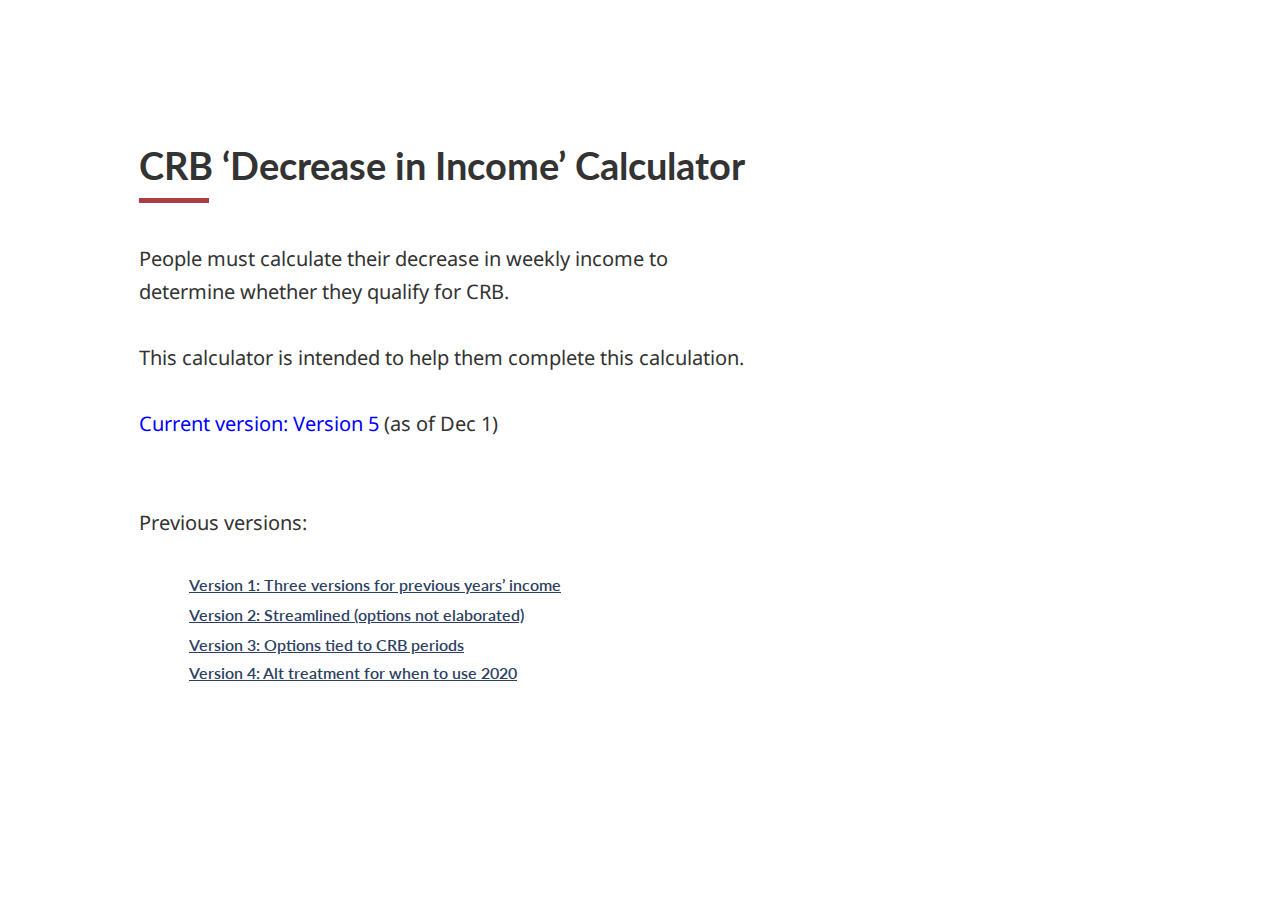
==== commit 6c6cb346: "adding v5, maybe the last one:" ====
--- a/index.html
+++ b/index.html
@@ -26,47 +26,23 @@
     <div id="base" class="">
 
       <!-- Unnamed (Rectangle) -->
-      <div id="u1288" class="ax_default heading_1">
-        <div id="u1288_div" class=""></div>
-        <div id="u1288_text" class="text ">
+      <div id="u1290" class="ax_default heading_1">
+        <div id="u1290_div" class=""></div>
+        <div id="u1290_text" class="text ">
           <p><span>CRB ‘Decrease in Income’ Calculator</span></p>
         </div>
       </div>
 
       <!-- Unnamed (Horizontal Line) -->
-      <div id="u1289" class="ax_default line">
-        <img id="u1289_img" class="img " src="images/cerb_with_cra/u168.png"/>
+      <div id="u1291" class="ax_default line">
+        <img id="u1291_img" class="img " src="images/cerb_with_cra/u168.png"/>
       </div>
 
       <!-- Unnamed (Rectangle) -->
-      <div id="u1290" class="ax_default paragraph">
-        <div id="u1290_div" class=""></div>
-        <div id="u1290_text" class="text ">
-          <p><span>People must calculate their decrease in weekly income to determine whether they qualify for CRB.</span></p><p><span><br></span></p><p><span>This calculator is intended to help them complete this calculation. </span></p><p><span><br></span></p>
-        </div>
-      </div>
-
-      <!-- Unnamed (Rectangle) -->
-      <div id="u1291" class="ax_default link_button">
-        <div id="u1291_div" class=""></div>
-        <div id="u1291_text" class="text ">
-          <p><span style="text-decoration:underline;">Version 1: Three versions for previous years’ income</span></p>
-        </div>
-      </div>
-
-      <!-- Unnamed (Rectangle) -->
-      <div id="u1292" class="ax_default link_button">
+      <div id="u1292" class="ax_default paragraph">
         <div id="u1292_div" class=""></div>
         <div id="u1292_text" class="text ">
-          <p><span style="text-decoration:underline;">Version 2: Streamlined (options not elaborated)</span></p>
-        </div>
-      </div>
-
-      <!-- Unnamed (Rectangle) -->
-      <div id="u1293" class="ax_default link_button">
-        <div id="u1293_div" class=""></div>
-        <div id="u1293_text" class="text ">
-          <p><span style="text-decoration:underline;">Version 3: Options tied to CRB periods</span></p>
+          <p><span>People must calculate their decrease in weekly income to determine whether they qualify for CRB.</span></p><p><span><br></span></p><p><span>This calculator is intended to help them complete this calculation. </span></p><p><span><br></span></p><p><a id="u1293" class="link"><span style="color:#0000FF;">Current version: Version 5</span></a><span> (as of Dec 1)</span></p><p><span><br></span></p><p><span><br></span></p><p><span>Previous versions:</span></p>
         </div>
       </div>
 
@@ -74,6 +50,30 @@
       <div id="u1294" class="ax_default link_button">
         <div id="u1294_div" class=""></div>
         <div id="u1294_text" class="text ">
+          <p><span style="text-decoration:underline;">Version 1: Three versions for previous years’ income</span></p>
+        </div>
+      </div>
+
+      <!-- Unnamed (Rectangle) -->
+      <div id="u1295" class="ax_default link_button">
+        <div id="u1295_div" class=""></div>
+        <div id="u1295_text" class="text ">
+          <p><span style="text-decoration:underline;">Version 2: Streamlined (options not elaborated)</span></p>
+        </div>
+      </div>
+
+      <!-- Unnamed (Rectangle) -->
+      <div id="u1296" class="ax_default link_button">
+        <div id="u1296_div" class=""></div>
+        <div id="u1296_text" class="text ">
+          <p><span style="text-decoration:underline;">Version 3: Options tied to CRB periods</span></p>
+        </div>
+      </div>
+
+      <!-- Unnamed (Rectangle) -->
+      <div id="u1297" class="ax_default link_button">
+        <div id="u1297_div" class=""></div>
+        <div id="u1297_text" class="text ">
           <p><span style="text-decoration:underline;">Version 4: Alt treatment for when to use 2020</span></p>
         </div>
       </div>
--- a/data/styles.css
+++ b/data/styles.css
@@ -85,6 +85,13 @@
   font-size:20px;
   text-align:left;
 }
+.text_link {
+  color:#0000FF;
+}
+.text_link_mouse_over {
+}
+.text_link_mouse_down {
+}
 .accordion-label {
   font-family:'NotoSansOriya', 'Noto Sans Oriya';
   font-weight:400;
--- a/files/index/styles.css
+++ b/files/index/styles.css
@@ -12,7 +12,7 @@
   position:absolute;
   z-index:0;
 }
-#u1288_div {
+#u1290_div {
   border-width:0px;
   position:absolute;
   left:0px;
@@ -31,7 +31,7 @@
   font-style:normal;
   font-size:38px;
 }
-#u1288 {
+#u1290 {
   border-width:0px;
   position:absolute;
   left:139px;
@@ -43,15 +43,15 @@
   font-style:normal;
   font-size:38px;
 }
-#u1288_text {
-  border-width:0px;
-  position:absolute;
-  left:0px;
-  top:0px;
-  width:613px;
-  white-space:nowrap;
-}
-#u1289_img {
+#u1290_text {
+  border-width:0px;
+  position:absolute;
+  left:0px;
+  top:0px;
+  width:613px;
+  white-space:nowrap;
+}
+#u1291_img {
   border-width:0px;
   position:absolute;
   left:-2px;
@@ -59,7 +59,7 @@
   width:75px;
   height:10px;
 }
-#u1289 {
+#u1291 {
   border-width:0px;
   position:absolute;
   left:139px;
@@ -67,7 +67,7 @@
   width:70px;
   height:5px;
 }
-#u1289_text {
+#u1291_text {
   border-width:0px;
   position:absolute;
   left:0px;
@@ -76,13 +76,13 @@
   visibility:hidden;
   word-wrap:break-word;
 }
-#u1290_div {
-  border-width:0px;
-  position:absolute;
-  left:0px;
-  top:0px;
-  width:613px;
-  height:198px;
+#u1292_div {
+  border-width:0px;
+  position:absolute;
+  left:0px;
+  top:0px;
+  width:613px;
+  height:330px;
   background:inherit;
   background-color:rgba(255, 255, 255, 0);
   border:none;
@@ -96,20 +96,20 @@
   font-size:20px;
   line-height:33px;
 }
-#u1290 {
+#u1292 {
   border-width:0px;
   position:absolute;
   left:139px;
   top:242px;
   width:613px;
-  height:198px;
+  height:330px;
   font-family:'NotoSans', 'Noto Sans';
   font-weight:400;
   font-style:normal;
   font-size:20px;
   line-height:33px;
 }
-#u1290_text {
+#u1292_text {
   border-width:0px;
   position:absolute;
   left:0px;
@@ -117,231 +117,24 @@
   width:613px;
   word-wrap:break-word;
 }
-#u1291_div {
-  border-width:0px;
-  position:absolute;
-  left:0px;
-  top:0px;
-  width:458px;
-  height:24px;
-  background:inherit;
-  background-color:rgba(255, 255, 255, 1);
-  border:none;
-  border-radius:0px;
-  -moz-box-shadow:none;
-  -webkit-box-shadow:none;
-  box-shadow:none;
-  font-family:'Lato Semibold', 'Lato';
-  font-weight:600;
-  font-style:normal;
-  font-size:20px;
-  text-decoration:underline;
-  color:#2D3F62;
-  text-align:left;
-}
-#u1291 {
-  border-width:0px;
-  position:absolute;
-  left:139px;
-  top:446px;
-  width:458px;
-  height:24px;
-  font-family:'Lato Semibold', 'Lato';
-  font-weight:600;
-  font-style:normal;
-  font-size:20px;
-  text-decoration:underline;
-  color:#2D3F62;
-  text-align:left;
-}
-#u1291_div.mouseOver {
-  border-width:0px;
-  position:absolute;
-  left:0px;
-  top:0px;
-  width:458px;
-  height:24px;
-  background:inherit;
-  background-color:rgba(255, 255, 255, 1);
-  border:none;
-  border-radius:0px;
-  -moz-box-shadow:none;
-  -webkit-box-shadow:none;
-  box-shadow:none;
-  font-family:'Lato Semibold', 'Lato';
-  font-weight:600;
-  font-style:normal;
-  font-size:20px;
-  text-decoration:underline;
-  color:#2D3F62;
-  text-align:left;
-}
-#u1291.mouseOver {
-}
-#u1291_text {
-  border-width:0px;
-  position:absolute;
-  left:0px;
-  top:0px;
-  width:458px;
-  white-space:nowrap;
-}
-#u1292_div {
-  border-width:0px;
-  position:absolute;
-  left:0px;
-  top:0px;
-  width:415px;
-  height:24px;
-  background:inherit;
-  background-color:rgba(255, 255, 255, 1);
-  border:none;
-  border-radius:0px;
-  -moz-box-shadow:none;
-  -webkit-box-shadow:none;
-  box-shadow:none;
-  font-family:'Lato Semibold', 'Lato';
-  font-weight:600;
-  font-style:normal;
-  font-size:20px;
-  text-decoration:underline;
-  color:#2D3F62;
-  text-align:left;
-}
-#u1292 {
-  border-width:0px;
-  position:absolute;
-  left:139px;
-  top:476px;
-  width:415px;
-  height:24px;
-  font-family:'Lato Semibold', 'Lato';
-  font-weight:600;
-  font-style:normal;
-  font-size:20px;
-  text-decoration:underline;
-  color:#2D3F62;
-  text-align:left;
-}
-#u1292_div.mouseOver {
-  border-width:0px;
-  position:absolute;
-  left:0px;
-  top:0px;
-  width:415px;
-  height:24px;
-  background:inherit;
-  background-color:rgba(255, 255, 255, 1);
-  border:none;
-  border-radius:0px;
-  -moz-box-shadow:none;
-  -webkit-box-shadow:none;
-  box-shadow:none;
-  font-family:'Lato Semibold', 'Lato';
-  font-weight:600;
-  font-style:normal;
-  font-size:20px;
-  text-decoration:underline;
-  color:#2D3F62;
-  text-align:left;
-}
-#u1292.mouseOver {
-}
-#u1292_text {
-  border-width:0px;
-  position:absolute;
-  left:0px;
-  top:0px;
-  width:415px;
-  white-space:nowrap;
-}
-#u1293_div {
-  border-width:0px;
-  position:absolute;
-  left:0px;
-  top:0px;
-  width:343px;
-  height:24px;
-  background:inherit;
-  background-color:rgba(255, 255, 255, 1);
-  border:none;
-  border-radius:0px;
-  -moz-box-shadow:none;
-  -webkit-box-shadow:none;
-  box-shadow:none;
-  font-family:'Lato Semibold', 'Lato';
-  font-weight:600;
-  font-style:normal;
-  font-size:20px;
-  text-decoration:underline;
-  color:#2D3F62;
-  text-align:left;
-}
-#u1293 {
-  border-width:0px;
-  position:absolute;
-  left:139px;
-  top:506px;
-  width:343px;
-  height:24px;
-  font-family:'Lato Semibold', 'Lato';
-  font-weight:600;
-  font-style:normal;
-  font-size:20px;
-  text-decoration:underline;
-  color:#2D3F62;
-  text-align:left;
-}
-#u1293_div.mouseOver {
-  border-width:0px;
-  position:absolute;
-  left:0px;
-  top:0px;
-  width:343px;
-  height:24px;
-  background:inherit;
-  background-color:rgba(255, 255, 255, 1);
-  border:none;
-  border-radius:0px;
-  -moz-box-shadow:none;
-  -webkit-box-shadow:none;
-  box-shadow:none;
-  font-family:'Lato Semibold', 'Lato';
-  font-weight:600;
-  font-style:normal;
-  font-size:20px;
-  text-decoration:underline;
-  color:#2D3F62;
-  text-align:left;
-}
-#u1293.mouseOver {
-}
-#u1293_text {
-  border-width:0px;
-  position:absolute;
-  left:0px;
-  top:0px;
-  width:343px;
-  white-space:nowrap;
-}
 #u1294_div {
   border-width:0px;
   position:absolute;
   left:0px;
   top:0px;
-  width:406px;
-  height:24px;
-  background:inherit;
-  background-color:rgba(255, 255, 255, 1);
-  border:none;
-  border-radius:0px;
-  -moz-box-shadow:none;
-  -webkit-box-shadow:none;
-  box-shadow:none;
-  font-family:'Lato Semibold', 'Lato';
-  font-weight:600;
-  font-style:normal;
-  font-size:20px;
+  width:366px;
+  height:19px;
+  background:inherit;
+  background-color:rgba(255, 255, 255, 1);
+  border:none;
+  border-radius:0px;
+  -moz-box-shadow:none;
+  -webkit-box-shadow:none;
+  box-shadow:none;
+  font-family:'Lato Semibold', 'Lato';
+  font-weight:600;
+  font-style:normal;
+  font-size:16px;
   text-decoration:underline;
   color:#2D3F62;
   text-align:left;
@@ -349,14 +142,14 @@
 #u1294 {
   border-width:0px;
   position:absolute;
-  left:139px;
-  top:534px;
-  width:406px;
-  height:24px;
-  font-family:'Lato Semibold', 'Lato';
-  font-weight:600;
-  font-style:normal;
-  font-size:20px;
+  left:189px;
+  top:575px;
+  width:366px;
+  height:19px;
+  font-family:'Lato Semibold', 'Lato';
+  font-weight:600;
+  font-style:normal;
+  font-size:16px;
   text-decoration:underline;
   color:#2D3F62;
   text-align:left;
@@ -366,19 +159,19 @@
   position:absolute;
   left:0px;
   top:0px;
-  width:406px;
-  height:24px;
-  background:inherit;
-  background-color:rgba(255, 255, 255, 1);
-  border:none;
-  border-radius:0px;
-  -moz-box-shadow:none;
-  -webkit-box-shadow:none;
-  box-shadow:none;
-  font-family:'Lato Semibold', 'Lato';
-  font-weight:600;
-  font-style:normal;
-  font-size:20px;
+  width:366px;
+  height:19px;
+  background:inherit;
+  background-color:rgba(255, 255, 255, 1);
+  border:none;
+  border-radius:0px;
+  -moz-box-shadow:none;
+  -webkit-box-shadow:none;
+  box-shadow:none;
+  font-family:'Lato Semibold', 'Lato';
+  font-weight:600;
+  font-style:normal;
+  font-size:16px;
   text-decoration:underline;
   color:#2D3F62;
   text-align:left;
@@ -390,6 +183,213 @@
   position:absolute;
   left:0px;
   top:0px;
-  width:406px;
-  white-space:nowrap;
-}
+  width:366px;
+  white-space:nowrap;
+}
+#u1295_div {
+  border-width:0px;
+  position:absolute;
+  left:0px;
+  top:0px;
+  width:332px;
+  height:19px;
+  background:inherit;
+  background-color:rgba(255, 255, 255, 1);
+  border:none;
+  border-radius:0px;
+  -moz-box-shadow:none;
+  -webkit-box-shadow:none;
+  box-shadow:none;
+  font-family:'Lato Semibold', 'Lato';
+  font-weight:600;
+  font-style:normal;
+  font-size:16px;
+  text-decoration:underline;
+  color:#2D3F62;
+  text-align:left;
+}
+#u1295 {
+  border-width:0px;
+  position:absolute;
+  left:189px;
+  top:605px;
+  width:332px;
+  height:19px;
+  font-family:'Lato Semibold', 'Lato';
+  font-weight:600;
+  font-style:normal;
+  font-size:16px;
+  text-decoration:underline;
+  color:#2D3F62;
+  text-align:left;
+}
+#u1295_div.mouseOver {
+  border-width:0px;
+  position:absolute;
+  left:0px;
+  top:0px;
+  width:332px;
+  height:19px;
+  background:inherit;
+  background-color:rgba(255, 255, 255, 1);
+  border:none;
+  border-radius:0px;
+  -moz-box-shadow:none;
+  -webkit-box-shadow:none;
+  box-shadow:none;
+  font-family:'Lato Semibold', 'Lato';
+  font-weight:600;
+  font-style:normal;
+  font-size:16px;
+  text-decoration:underline;
+  color:#2D3F62;
+  text-align:left;
+}
+#u1295.mouseOver {
+}
+#u1295_text {
+  border-width:0px;
+  position:absolute;
+  left:0px;
+  top:0px;
+  width:332px;
+  white-space:nowrap;
+}
+#u1296_div {
+  border-width:0px;
+  position:absolute;
+  left:0px;
+  top:0px;
+  width:275px;
+  height:19px;
+  background:inherit;
+  background-color:rgba(255, 255, 255, 1);
+  border:none;
+  border-radius:0px;
+  -moz-box-shadow:none;
+  -webkit-box-shadow:none;
+  box-shadow:none;
+  font-family:'Lato Semibold', 'Lato';
+  font-weight:600;
+  font-style:normal;
+  font-size:16px;
+  text-decoration:underline;
+  color:#2D3F62;
+  text-align:left;
+}
+#u1296 {
+  border-width:0px;
+  position:absolute;
+  left:189px;
+  top:635px;
+  width:275px;
+  height:19px;
+  font-family:'Lato Semibold', 'Lato';
+  font-weight:600;
+  font-style:normal;
+  font-size:16px;
+  text-decoration:underline;
+  color:#2D3F62;
+  text-align:left;
+}
+#u1296_div.mouseOver {
+  border-width:0px;
+  position:absolute;
+  left:0px;
+  top:0px;
+  width:275px;
+  height:19px;
+  background:inherit;
+  background-color:rgba(255, 255, 255, 1);
+  border:none;
+  border-radius:0px;
+  -moz-box-shadow:none;
+  -webkit-box-shadow:none;
+  box-shadow:none;
+  font-family:'Lato Semibold', 'Lato';
+  font-weight:600;
+  font-style:normal;
+  font-size:16px;
+  text-decoration:underline;
+  color:#2D3F62;
+  text-align:left;
+}
+#u1296.mouseOver {
+}
+#u1296_text {
+  border-width:0px;
+  position:absolute;
+  left:0px;
+  top:0px;
+  width:275px;
+  white-space:nowrap;
+}
+#u1297_div {
+  border-width:0px;
+  position:absolute;
+  left:0px;
+  top:0px;
+  width:325px;
+  height:19px;
+  background:inherit;
+  background-color:rgba(255, 255, 255, 1);
+  border:none;
+  border-radius:0px;
+  -moz-box-shadow:none;
+  -webkit-box-shadow:none;
+  box-shadow:none;
+  font-family:'Lato Semibold', 'Lato';
+  font-weight:600;
+  font-style:normal;
+  font-size:16px;
+  text-decoration:underline;
+  color:#2D3F62;
+  text-align:left;
+}
+#u1297 {
+  border-width:0px;
+  position:absolute;
+  left:189px;
+  top:663px;
+  width:325px;
+  height:19px;
+  font-family:'Lato Semibold', 'Lato';
+  font-weight:600;
+  font-style:normal;
+  font-size:16px;
+  text-decoration:underline;
+  color:#2D3F62;
+  text-align:left;
+}
+#u1297_div.mouseOver {
+  border-width:0px;
+  position:absolute;
+  left:0px;
+  top:0px;
+  width:325px;
+  height:19px;
+  background:inherit;
+  background-color:rgba(255, 255, 255, 1);
+  border:none;
+  border-radius:0px;
+  -moz-box-shadow:none;
+  -webkit-box-shadow:none;
+  box-shadow:none;
+  font-family:'Lato Semibold', 'Lato';
+  font-weight:600;
+  font-style:normal;
+  font-size:16px;
+  text-decoration:underline;
+  color:#2D3F62;
+  text-align:left;
+}
+#u1297.mouseOver {
+}
+#u1297_text {
+  border-width:0px;
+  position:absolute;
+  left:0px;
+  top:0px;
+  width:325px;
+  white-space:nowrap;
+}
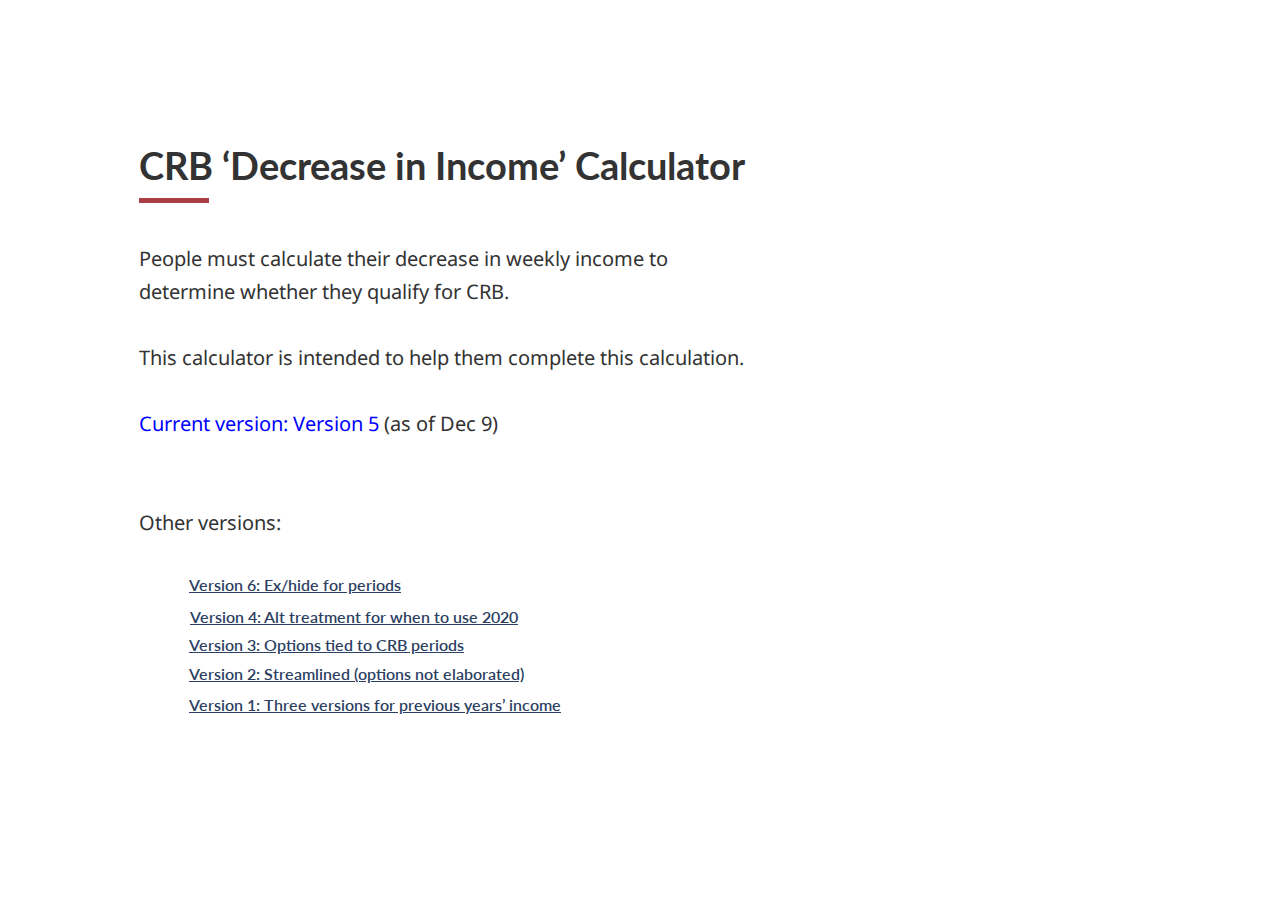
==== commit c6258a3f: "adding V6" ====
--- a/index.html
+++ b/index.html
@@ -26,55 +26,63 @@
     <div id="base" class="">
 
       <!-- Unnamed (Rectangle) -->
-      <div id="u1290" class="ax_default heading_1">
-        <div id="u1290_div" class=""></div>
-        <div id="u1290_text" class="text ">
+      <div id="u0" class="ax_default heading_1">
+        <div id="u0_div" class=""></div>
+        <div id="u0_text" class="text ">
           <p><span>CRB ‘Decrease in Income’ Calculator</span></p>
         </div>
       </div>
 
       <!-- Unnamed (Horizontal Line) -->
-      <div id="u1291" class="ax_default line">
-        <img id="u1291_img" class="img " src="images/cerb_with_cra/u168.png"/>
+      <div id="u1" class="ax_default line">
+        <img id="u1_img" class="img " src="images/index/u1.png"/>
       </div>
 
       <!-- Unnamed (Rectangle) -->
-      <div id="u1292" class="ax_default paragraph">
-        <div id="u1292_div" class=""></div>
-        <div id="u1292_text" class="text ">
-          <p><span>People must calculate their decrease in weekly income to determine whether they qualify for CRB.</span></p><p><span><br></span></p><p><span>This calculator is intended to help them complete this calculation. </span></p><p><span><br></span></p><p><a id="u1293" class="link"><span style="color:#0000FF;">Current version: Version 5</span></a><span> (as of Dec 1)</span></p><p><span><br></span></p><p><span><br></span></p><p><span>Previous versions:</span></p>
+      <div id="u2" class="ax_default paragraph">
+        <div id="u2_div" class=""></div>
+        <div id="u2_text" class="text ">
+          <p><span>People must calculate their decrease in weekly income to determine whether they qualify for CRB.</span></p><p><span><br></span></p><p><span>This calculator is intended to help them complete this calculation. </span></p><p><span><br></span></p><p><a id="u3" class="link"><span style="color:#0000FF;">Current version: Version 5</span></a><span> (as of Dec 9)</span></p><p><span><br></span></p><p><span><br></span></p><p><span>Other versions:</span></p>
         </div>
       </div>
 
       <!-- Unnamed (Rectangle) -->
-      <div id="u1294" class="ax_default link_button">
-        <div id="u1294_div" class=""></div>
-        <div id="u1294_text" class="text ">
+      <div id="u4" class="ax_default link_button">
+        <div id="u4_div" class=""></div>
+        <div id="u4_text" class="text ">
           <p><span style="text-decoration:underline;">Version 1: Three versions for previous years’ income</span></p>
         </div>
       </div>
 
       <!-- Unnamed (Rectangle) -->
-      <div id="u1295" class="ax_default link_button">
-        <div id="u1295_div" class=""></div>
-        <div id="u1295_text" class="text ">
+      <div id="u5" class="ax_default link_button">
+        <div id="u5_div" class=""></div>
+        <div id="u5_text" class="text ">
           <p><span style="text-decoration:underline;">Version 2: Streamlined (options not elaborated)</span></p>
         </div>
       </div>
 
       <!-- Unnamed (Rectangle) -->
-      <div id="u1296" class="ax_default link_button">
-        <div id="u1296_div" class=""></div>
-        <div id="u1296_text" class="text ">
+      <div id="u6" class="ax_default link_button">
+        <div id="u6_div" class=""></div>
+        <div id="u6_text" class="text ">
           <p><span style="text-decoration:underline;">Version 3: Options tied to CRB periods</span></p>
         </div>
       </div>
 
       <!-- Unnamed (Rectangle) -->
-      <div id="u1297" class="ax_default link_button">
-        <div id="u1297_div" class=""></div>
-        <div id="u1297_text" class="text ">
+      <div id="u7" class="ax_default link_button">
+        <div id="u7_div" class=""></div>
+        <div id="u7_text" class="text ">
           <p><span style="text-decoration:underline;">Version 4: Alt treatment for when to use 2020</span></p>
+        </div>
+      </div>
+
+      <!-- Unnamed (Rectangle) -->
+      <div id="u8" class="ax_default link_button">
+        <div id="u8_div" class=""></div>
+        <div id="u8_text" class="text ">
+          <p><span style="text-decoration:underline;">Version 6: Ex/hide for periods</span></p>
         </div>
       </div>
     </div>
--- a/files/index/styles.css
+++ b/files/index/styles.css
@@ -12,7 +12,7 @@
   position:absolute;
   z-index:0;
 }
-#u1290_div {
+#u0_div {
   border-width:0px;
   position:absolute;
   left:0px;
@@ -31,7 +31,7 @@
   font-style:normal;
   font-size:38px;
 }
-#u1290 {
+#u0 {
   border-width:0px;
   position:absolute;
   left:139px;
@@ -43,15 +43,15 @@
   font-style:normal;
   font-size:38px;
 }
-#u1290_text {
-  border-width:0px;
-  position:absolute;
-  left:0px;
-  top:0px;
-  width:613px;
-  white-space:nowrap;
-}
-#u1291_img {
+#u0_text {
+  border-width:0px;
+  position:absolute;
+  left:0px;
+  top:0px;
+  width:613px;
+  white-space:nowrap;
+}
+#u1_img {
   border-width:0px;
   position:absolute;
   left:-2px;
@@ -59,7 +59,7 @@
   width:75px;
   height:10px;
 }
-#u1291 {
+#u1 {
   border-width:0px;
   position:absolute;
   left:139px;
@@ -67,7 +67,7 @@
   width:70px;
   height:5px;
 }
-#u1291_text {
+#u1_text {
   border-width:0px;
   position:absolute;
   left:0px;
@@ -76,7 +76,7 @@
   visibility:hidden;
   word-wrap:break-word;
 }
-#u1292_div {
+#u2_div {
   border-width:0px;
   position:absolute;
   left:0px;
@@ -96,7 +96,7 @@
   font-size:20px;
   line-height:33px;
 }
-#u1292 {
+#u2 {
   border-width:0px;
   position:absolute;
   left:139px;
@@ -109,7 +109,7 @@
   font-size:20px;
   line-height:33px;
 }
-#u1292_text {
+#u2_text {
   border-width:0px;
   position:absolute;
   left:0px;
@@ -117,7 +117,7 @@
   width:613px;
   word-wrap:break-word;
 }
-#u1294_div {
+#u4_div {
   border-width:0px;
   position:absolute;
   left:0px;
@@ -139,11 +139,11 @@
   color:#2D3F62;
   text-align:left;
 }
-#u1294 {
+#u4 {
   border-width:0px;
   position:absolute;
   left:189px;
-  top:575px;
+  top:695px;
   width:366px;
   height:19px;
   font-family:'Lato Semibold', 'Lato';
@@ -154,7 +154,7 @@
   color:#2D3F62;
   text-align:left;
 }
-#u1294_div.mouseOver {
+#u4_div.mouseOver {
   border-width:0px;
   position:absolute;
   left:0px;
@@ -176,9 +176,9 @@
   color:#2D3F62;
   text-align:left;
 }
-#u1294.mouseOver {
-}
-#u1294_text {
+#u4.mouseOver {
+}
+#u4_text {
   border-width:0px;
   position:absolute;
   left:0px;
@@ -186,7 +186,7 @@
   width:366px;
   white-space:nowrap;
 }
-#u1295_div {
+#u5_div {
   border-width:0px;
   position:absolute;
   left:0px;
@@ -208,11 +208,11 @@
   color:#2D3F62;
   text-align:left;
 }
-#u1295 {
+#u5 {
   border-width:0px;
   position:absolute;
   left:189px;
-  top:605px;
+  top:664px;
   width:332px;
   height:19px;
   font-family:'Lato Semibold', 'Lato';
@@ -223,7 +223,7 @@
   color:#2D3F62;
   text-align:left;
 }
-#u1295_div.mouseOver {
+#u5_div.mouseOver {
   border-width:0px;
   position:absolute;
   left:0px;
@@ -245,9 +245,9 @@
   color:#2D3F62;
   text-align:left;
 }
-#u1295.mouseOver {
-}
-#u1295_text {
+#u5.mouseOver {
+}
+#u5_text {
   border-width:0px;
   position:absolute;
   left:0px;
@@ -255,7 +255,7 @@
   width:332px;
   white-space:nowrap;
 }
-#u1296_div {
+#u6_div {
   border-width:0px;
   position:absolute;
   left:0px;
@@ -277,7 +277,7 @@
   color:#2D3F62;
   text-align:left;
 }
-#u1296 {
+#u6 {
   border-width:0px;
   position:absolute;
   left:189px;
@@ -292,7 +292,7 @@
   color:#2D3F62;
   text-align:left;
 }
-#u1296_div.mouseOver {
+#u6_div.mouseOver {
   border-width:0px;
   position:absolute;
   left:0px;
@@ -314,9 +314,9 @@
   color:#2D3F62;
   text-align:left;
 }
-#u1296.mouseOver {
-}
-#u1296_text {
+#u6.mouseOver {
+}
+#u6_text {
   border-width:0px;
   position:absolute;
   left:0px;
@@ -324,7 +324,7 @@
   width:275px;
   white-space:nowrap;
 }
-#u1297_div {
+#u7_div {
   border-width:0px;
   position:absolute;
   left:0px;
@@ -346,50 +346,119 @@
   color:#2D3F62;
   text-align:left;
 }
-#u1297 {
+#u7 {
+  border-width:0px;
+  position:absolute;
+  left:190px;
+  top:607px;
+  width:325px;
+  height:19px;
+  font-family:'Lato Semibold', 'Lato';
+  font-weight:600;
+  font-style:normal;
+  font-size:16px;
+  text-decoration:underline;
+  color:#2D3F62;
+  text-align:left;
+}
+#u7_div.mouseOver {
+  border-width:0px;
+  position:absolute;
+  left:0px;
+  top:0px;
+  width:325px;
+  height:19px;
+  background:inherit;
+  background-color:rgba(255, 255, 255, 1);
+  border:none;
+  border-radius:0px;
+  -moz-box-shadow:none;
+  -webkit-box-shadow:none;
+  box-shadow:none;
+  font-family:'Lato Semibold', 'Lato';
+  font-weight:600;
+  font-style:normal;
+  font-size:16px;
+  text-decoration:underline;
+  color:#2D3F62;
+  text-align:left;
+}
+#u7.mouseOver {
+}
+#u7_text {
+  border-width:0px;
+  position:absolute;
+  left:0px;
+  top:0px;
+  width:325px;
+  white-space:nowrap;
+}
+#u8_div {
+  border-width:0px;
+  position:absolute;
+  left:0px;
+  top:0px;
+  width:211px;
+  height:19px;
+  background:inherit;
+  background-color:rgba(255, 255, 255, 1);
+  border:none;
+  border-radius:0px;
+  -moz-box-shadow:none;
+  -webkit-box-shadow:none;
+  box-shadow:none;
+  font-family:'Lato Semibold', 'Lato';
+  font-weight:600;
+  font-style:normal;
+  font-size:16px;
+  text-decoration:underline;
+  color:#2D3F62;
+  text-align:left;
+}
+#u8 {
   border-width:0px;
   position:absolute;
   left:189px;
-  top:663px;
-  width:325px;
-  height:19px;
-  font-family:'Lato Semibold', 'Lato';
-  font-weight:600;
-  font-style:normal;
-  font-size:16px;
-  text-decoration:underline;
-  color:#2D3F62;
-  text-align:left;
-}
-#u1297_div.mouseOver {
-  border-width:0px;
-  position:absolute;
-  left:0px;
-  top:0px;
-  width:325px;
-  height:19px;
-  background:inherit;
-  background-color:rgba(255, 255, 255, 1);
-  border:none;
-  border-radius:0px;
-  -moz-box-shadow:none;
-  -webkit-box-shadow:none;
-  box-shadow:none;
-  font-family:'Lato Semibold', 'Lato';
-  font-weight:600;
-  font-style:normal;
-  font-size:16px;
-  text-decoration:underline;
-  color:#2D3F62;
-  text-align:left;
-}
-#u1297.mouseOver {
-}
-#u1297_text {
-  border-width:0px;
-  position:absolute;
-  left:0px;
-  top:0px;
-  width:325px;
-  white-space:nowrap;
-}
+  top:575px;
+  width:211px;
+  height:19px;
+  font-family:'Lato Semibold', 'Lato';
+  font-weight:600;
+  font-style:normal;
+  font-size:16px;
+  text-decoration:underline;
+  color:#2D3F62;
+  text-align:left;
+}
+#u8_div.mouseOver {
+  border-width:0px;
+  position:absolute;
+  left:0px;
+  top:0px;
+  width:211px;
+  height:19px;
+  background:inherit;
+  background-color:rgba(255, 255, 255, 1);
+  border:none;
+  border-radius:0px;
+  -moz-box-shadow:none;
+  -webkit-box-shadow:none;
+  box-shadow:none;
+  font-family:'Lato Semibold', 'Lato';
+  font-weight:600;
+  font-style:normal;
+  font-size:16px;
+  text-decoration:underline;
+  color:#2D3F62;
+  text-align:left;
+}
+#u8.mouseOver {
+}
+#u8_text {
+  border-width:0px;
+  position:absolute;
+  left:0px;
+  top:0px;
+  width:211px;
+  white-space:nowrap;
+}
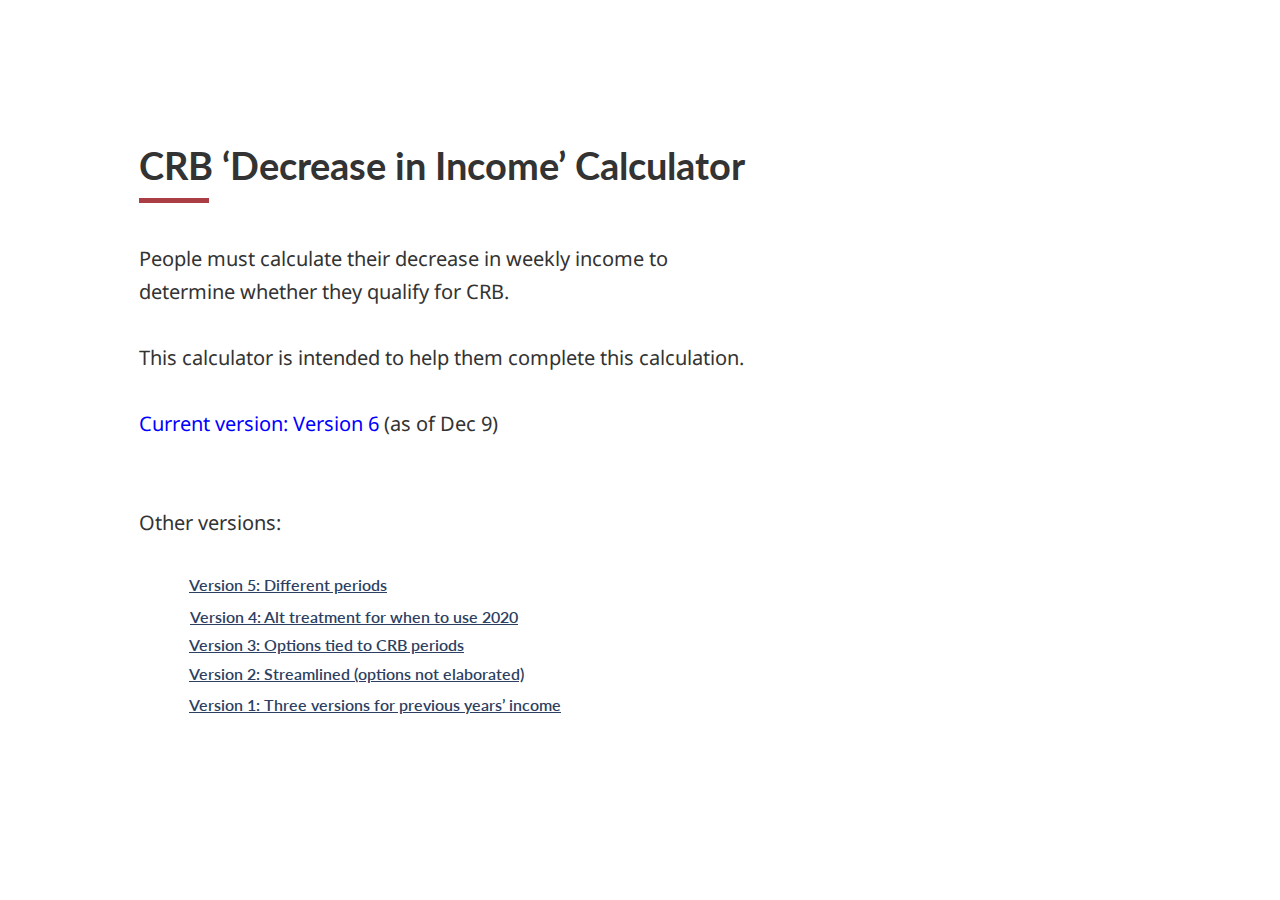
==== commit 034ba71d: "updating to V6 as latest" ====
--- a/index.html
+++ b/index.html
@@ -42,7 +42,7 @@
       <div id="u2" class="ax_default paragraph">
         <div id="u2_div" class=""></div>
         <div id="u2_text" class="text ">
-          <p><span>People must calculate their decrease in weekly income to determine whether they qualify for CRB.</span></p><p><span><br></span></p><p><span>This calculator is intended to help them complete this calculation. </span></p><p><span><br></span></p><p><a id="u3" class="link"><span style="color:#0000FF;">Current version: Version 5</span></a><span> (as of Dec 9)</span></p><p><span><br></span></p><p><span><br></span></p><p><span>Other versions:</span></p>
+          <p><span>People must calculate their decrease in weekly income to determine whether they qualify for CRB.</span></p><p><span><br></span></p><p><span>This calculator is intended to help them complete this calculation. </span></p><p><span><br></span></p><p><a id="u3" class="link"><span style="color:#0000FF;">Current version: Version 6</span></a><span> (as of Dec 9)</span></p><p><span><br></span></p><p><span><br></span></p><p><span>Other versions:</span></p>
         </div>
       </div>
 
@@ -82,7 +82,7 @@
       <div id="u8" class="ax_default link_button">
         <div id="u8_div" class=""></div>
         <div id="u8_text" class="text ">
-          <p><span style="text-decoration:underline;">Version 6: Ex/hide for periods</span></p>
+          <p><span style="text-decoration:underline;">Version 5: Different periods</span></p>
         </div>
       </div>
     </div>
--- a/files/index/styles.css
+++ b/files/index/styles.css
@@ -398,7 +398,7 @@
   position:absolute;
   left:0px;
   top:0px;
-  width:211px;
+  width:196px;
   height:19px;
   background:inherit;
   background-color:rgba(255, 255, 255, 1);
@@ -420,7 +420,7 @@
   position:absolute;
   left:189px;
   top:575px;
-  width:211px;
+  width:196px;
   height:19px;
   font-family:'Lato Semibold', 'Lato';
   font-weight:600;
@@ -435,7 +435,7 @@
   position:absolute;
   left:0px;
   top:0px;
-  width:211px;
+  width:196px;
   height:19px;
   background:inherit;
   background-color:rgba(255, 255, 255, 1);
@@ -459,6 +459,6 @@
   position:absolute;
   left:0px;
   top:0px;
-  width:211px;
-  white-space:nowrap;
-}
+  width:196px;
+  white-space:nowrap;
+}
